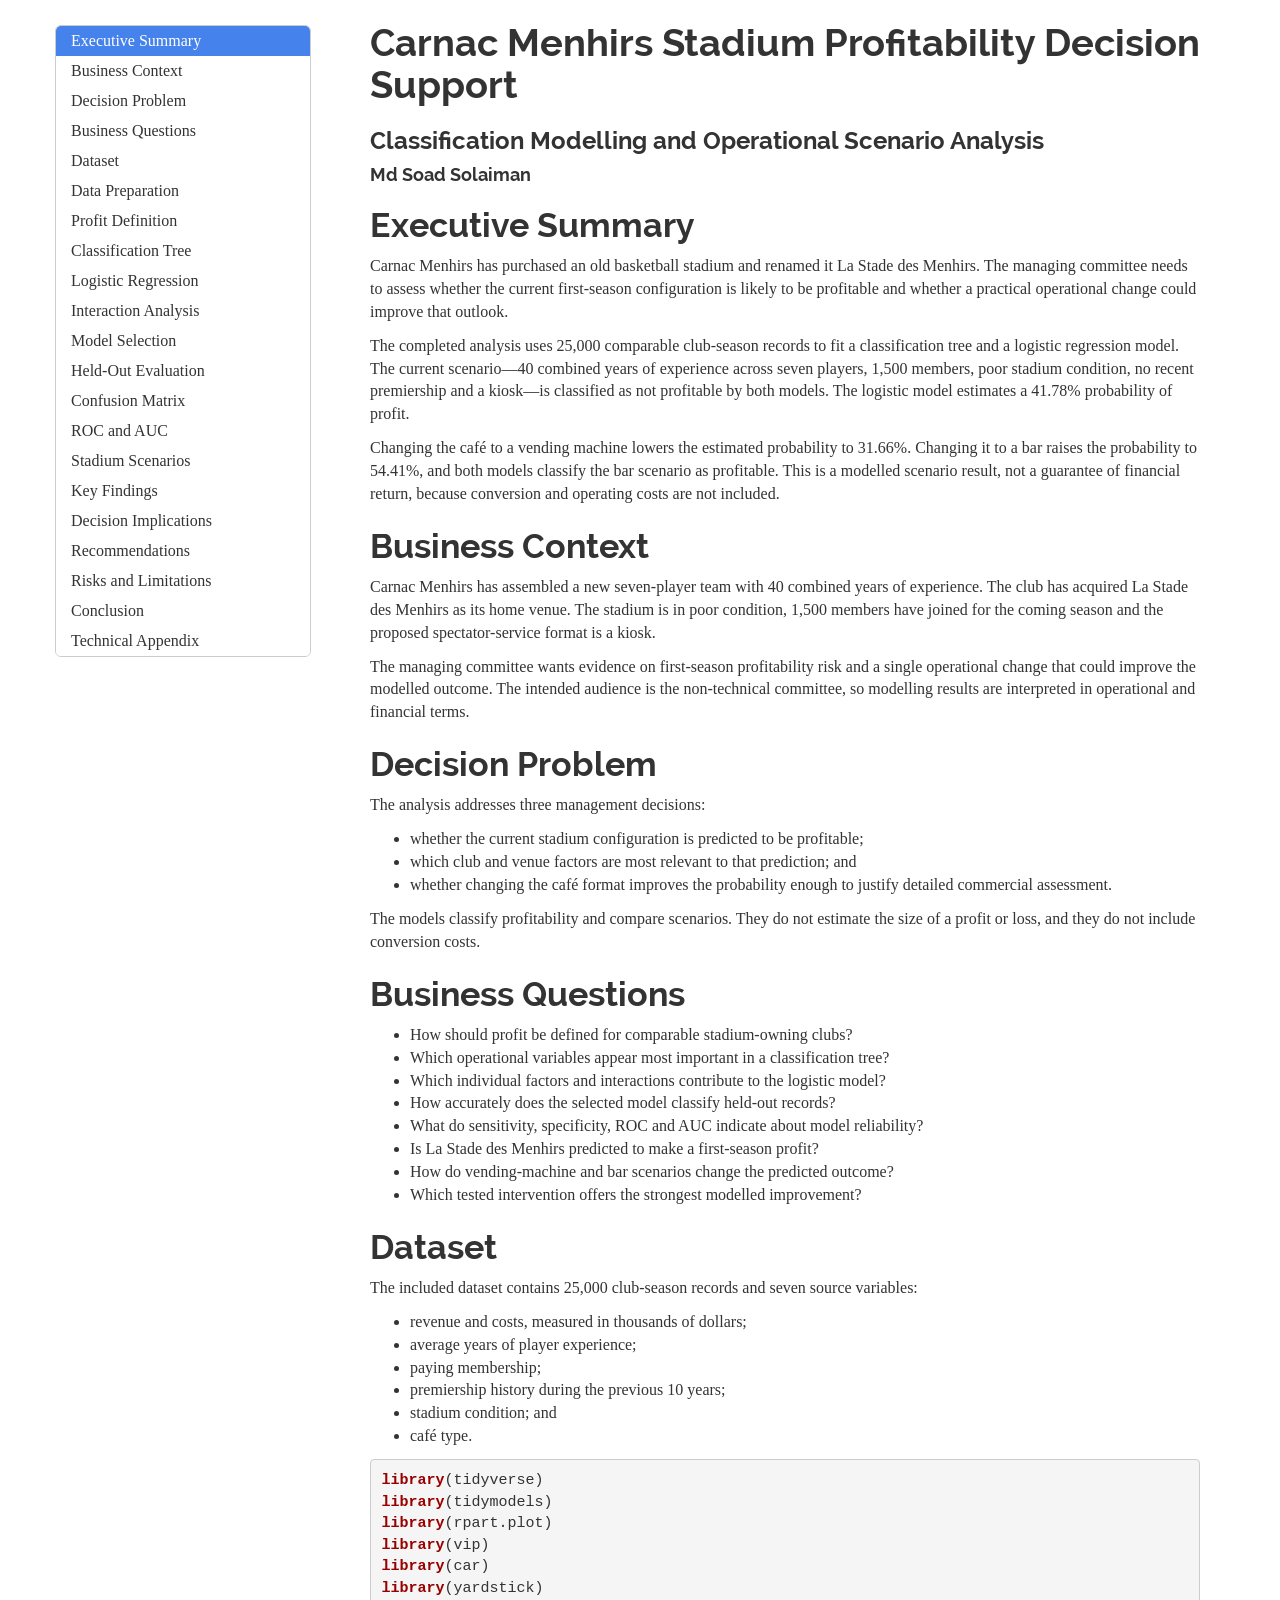
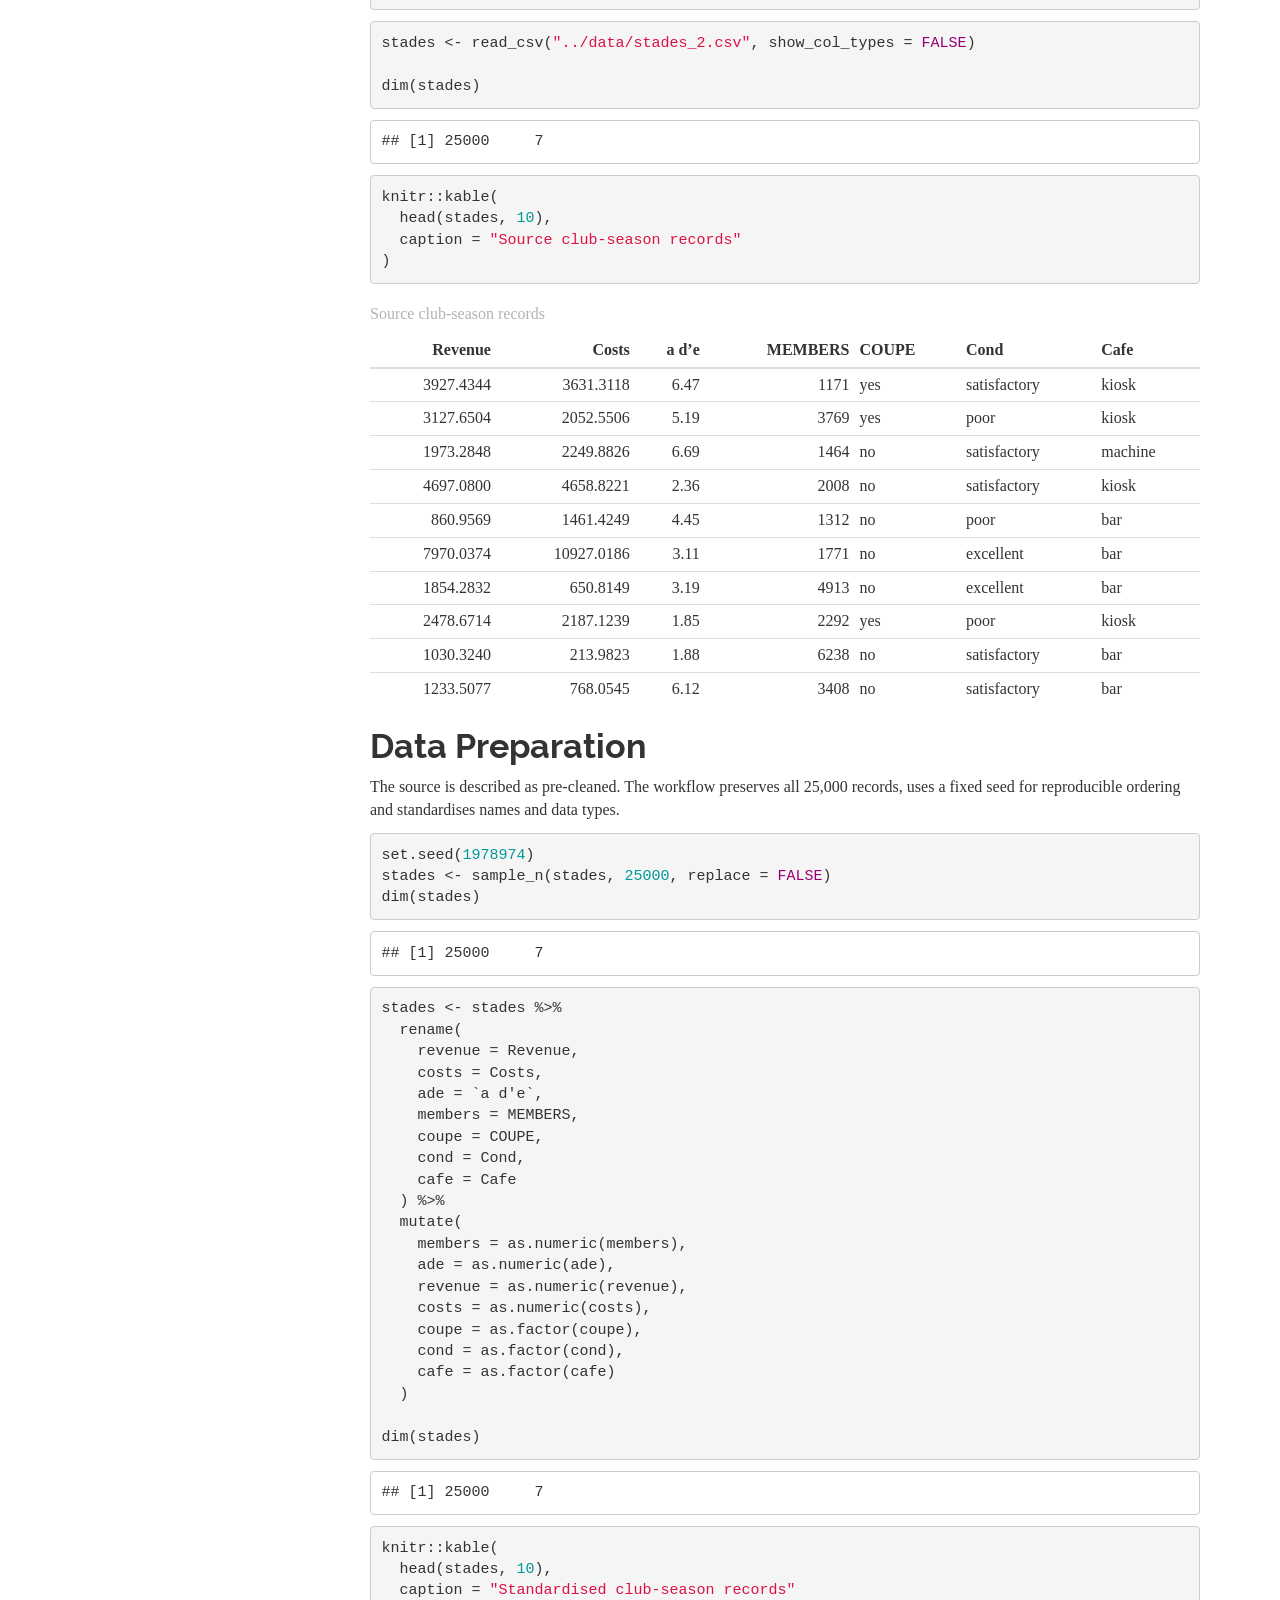
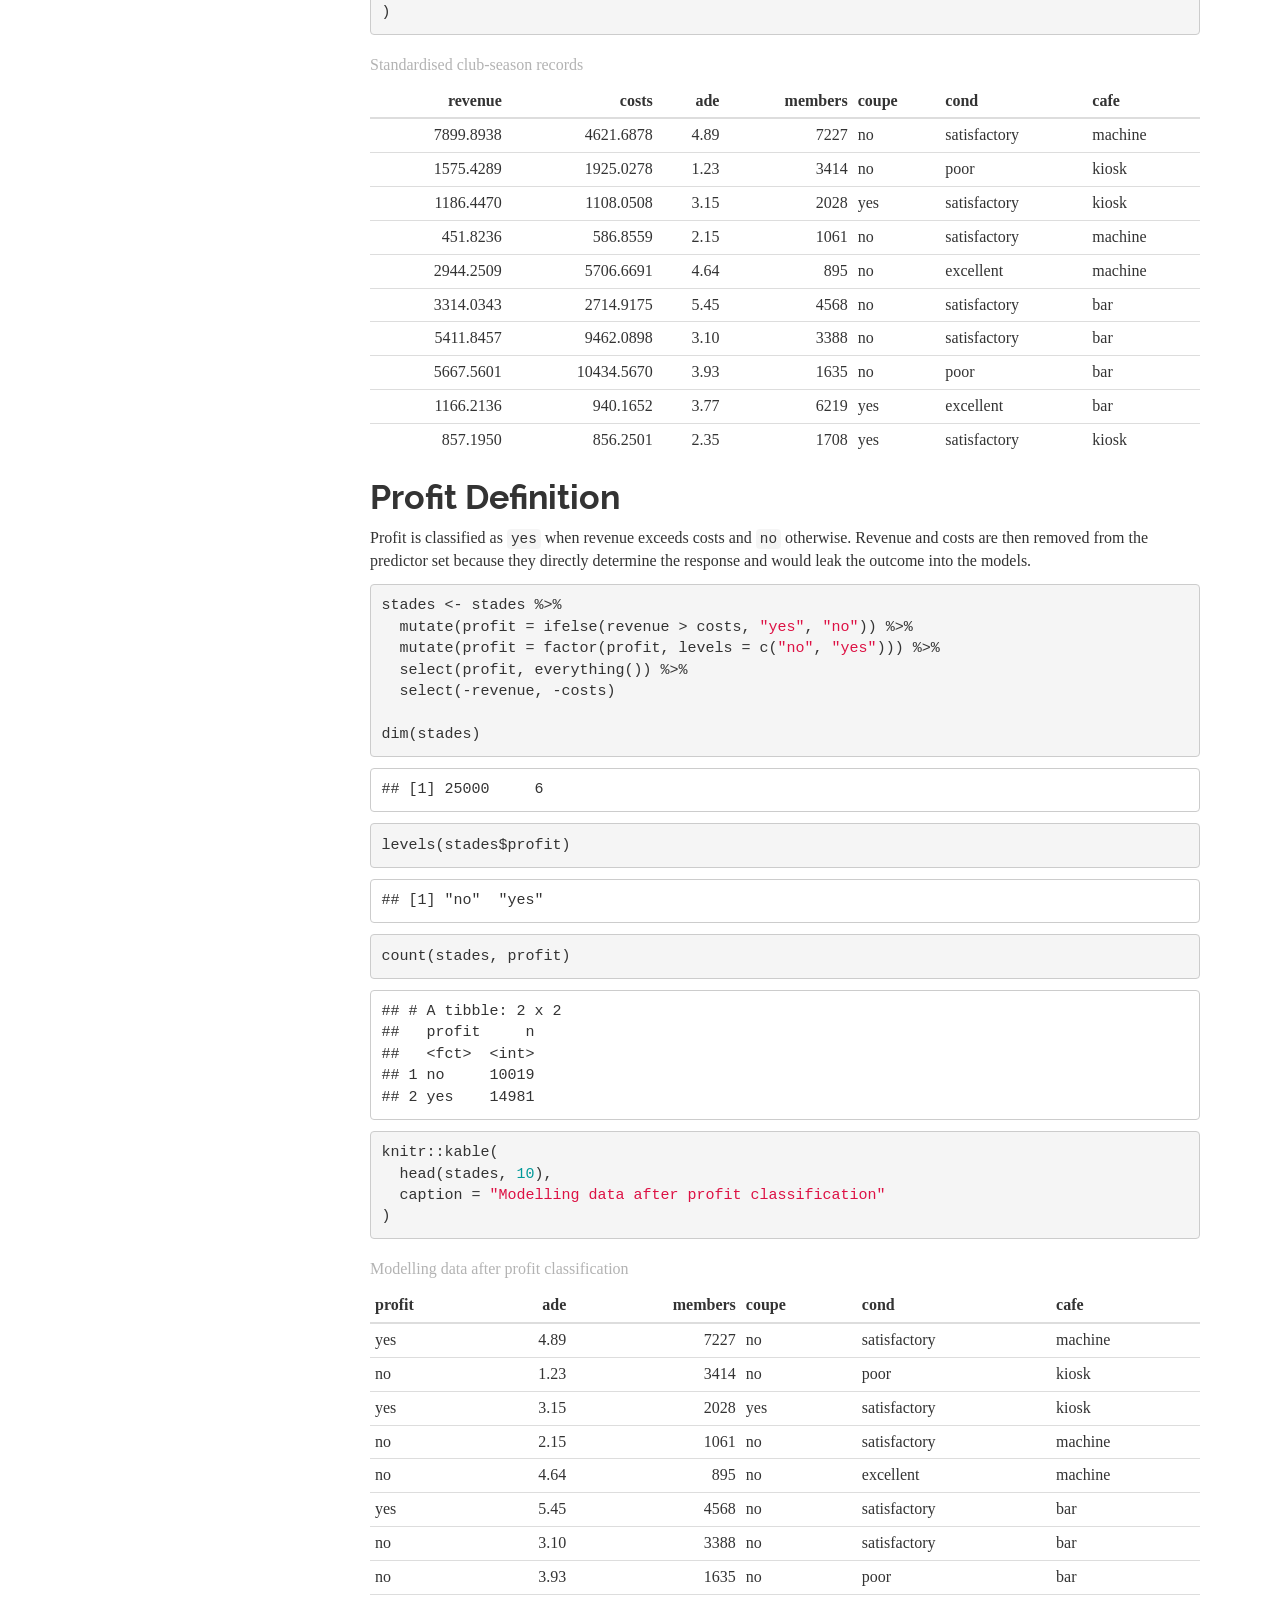
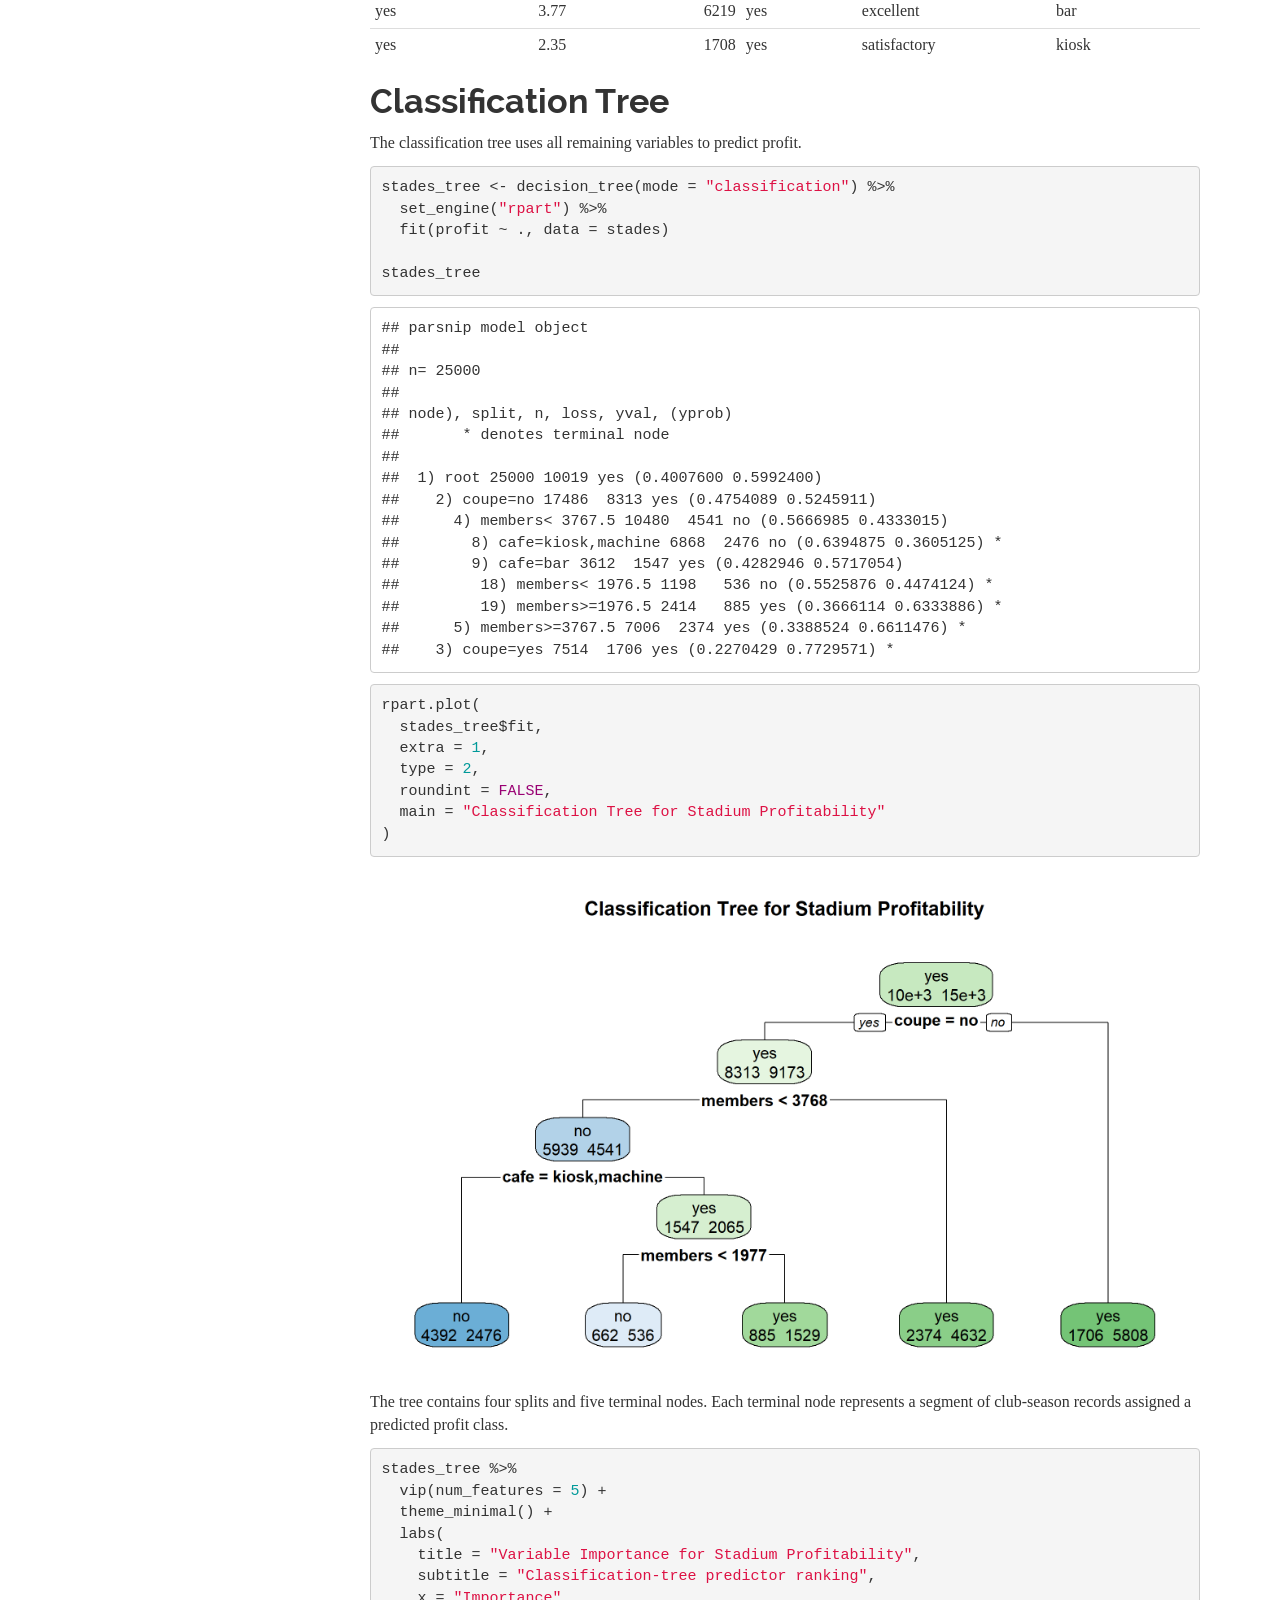
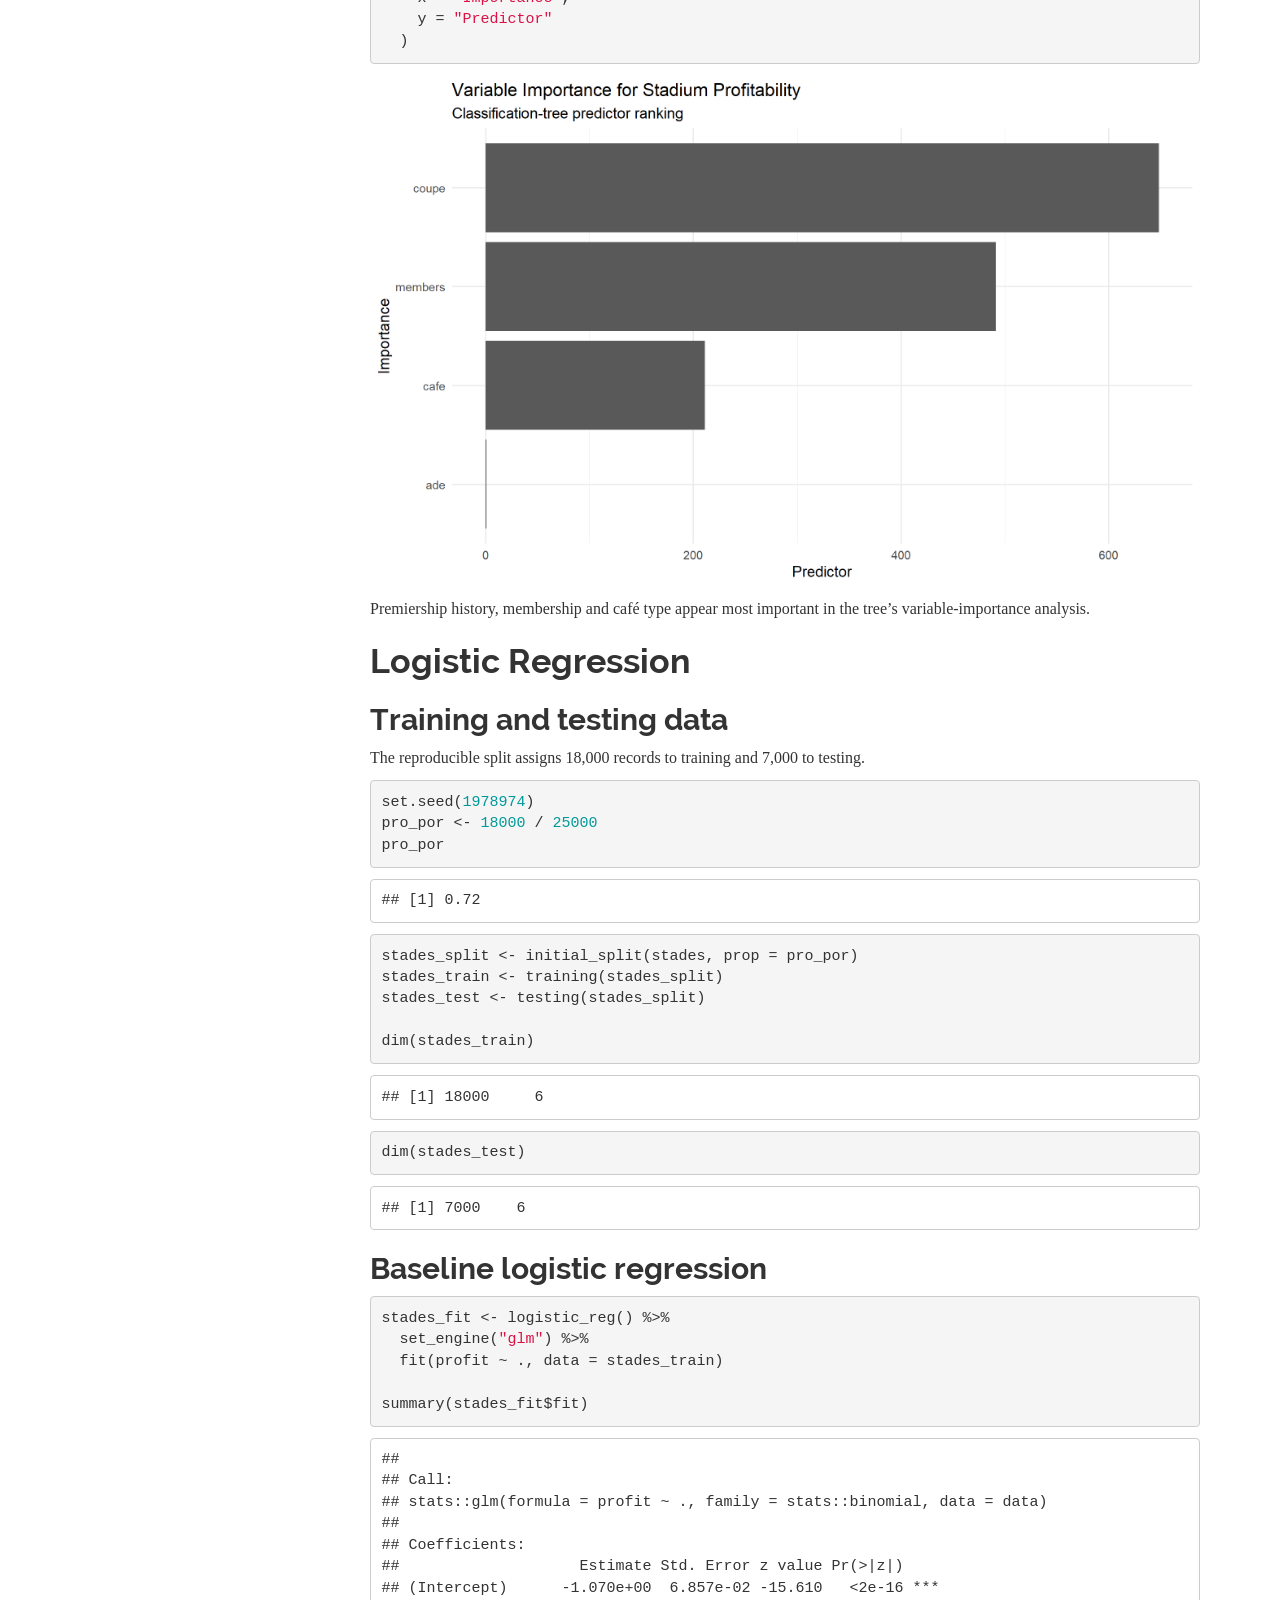
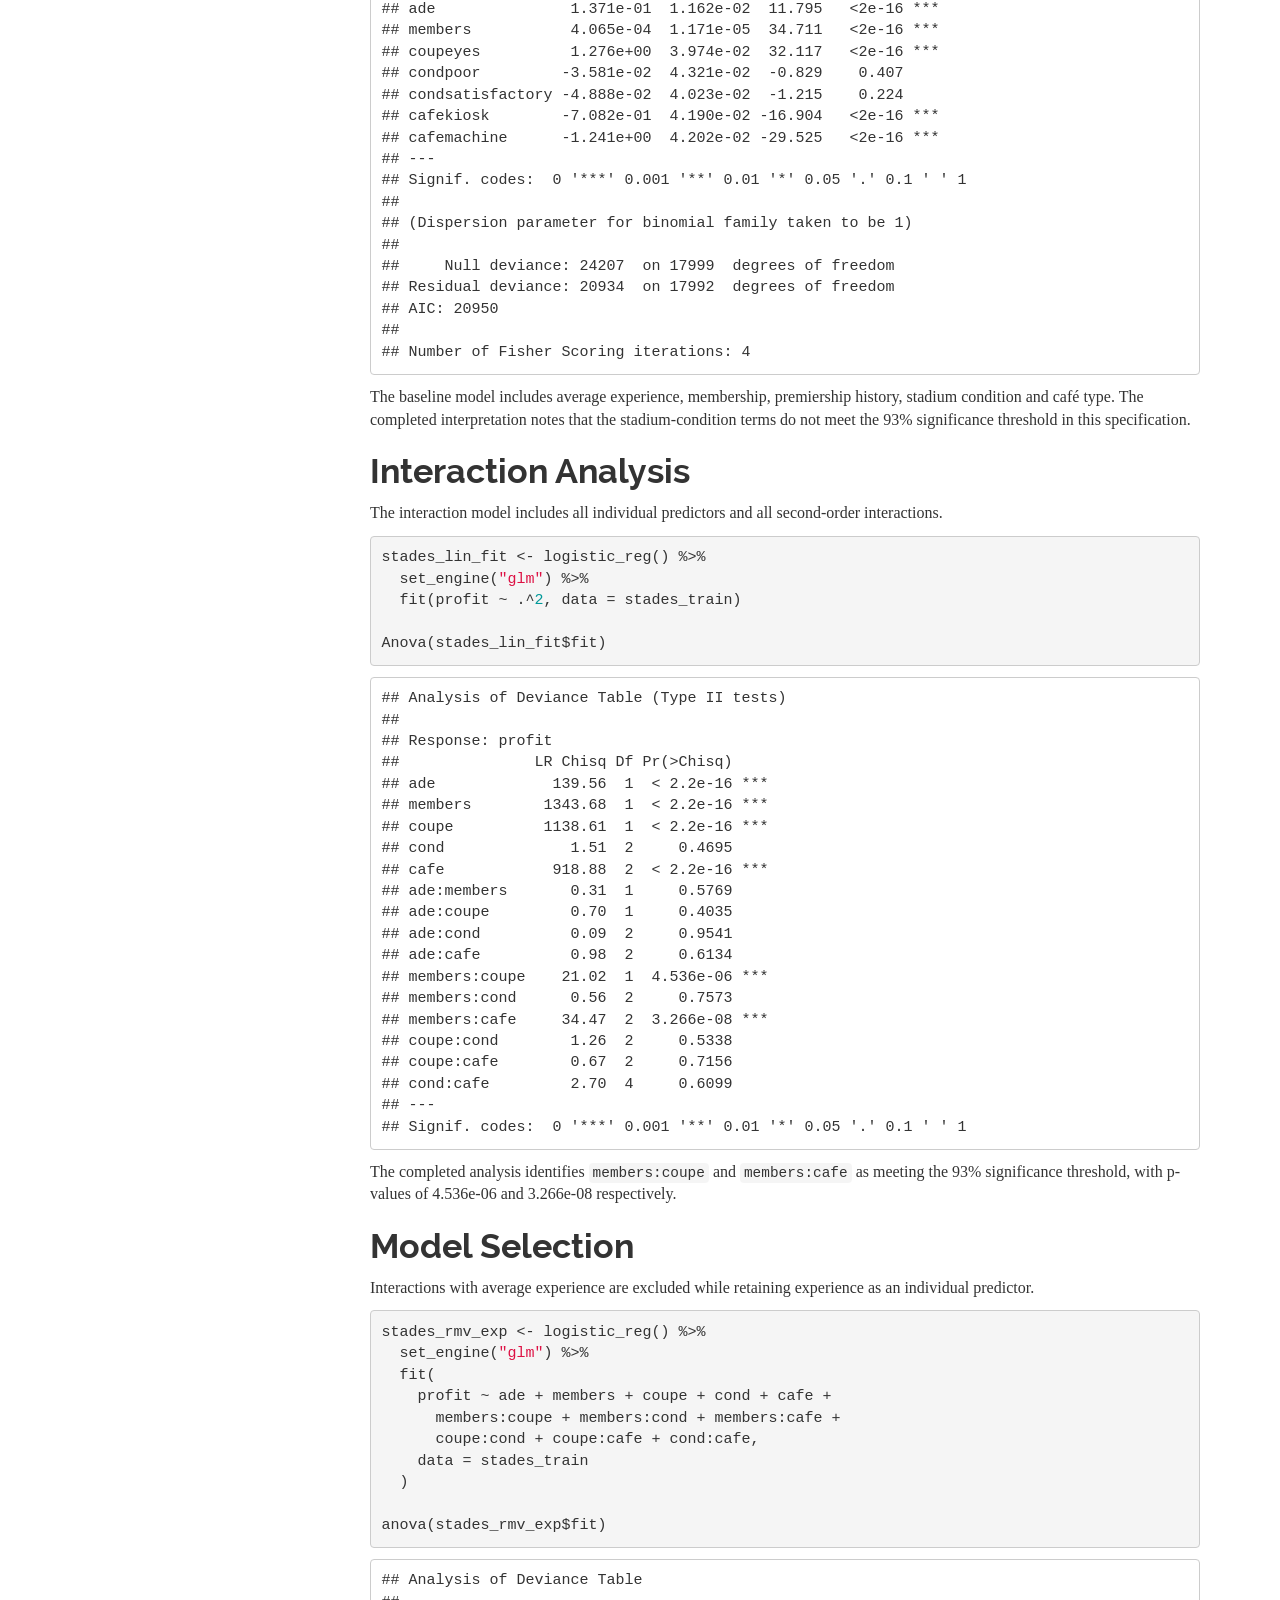
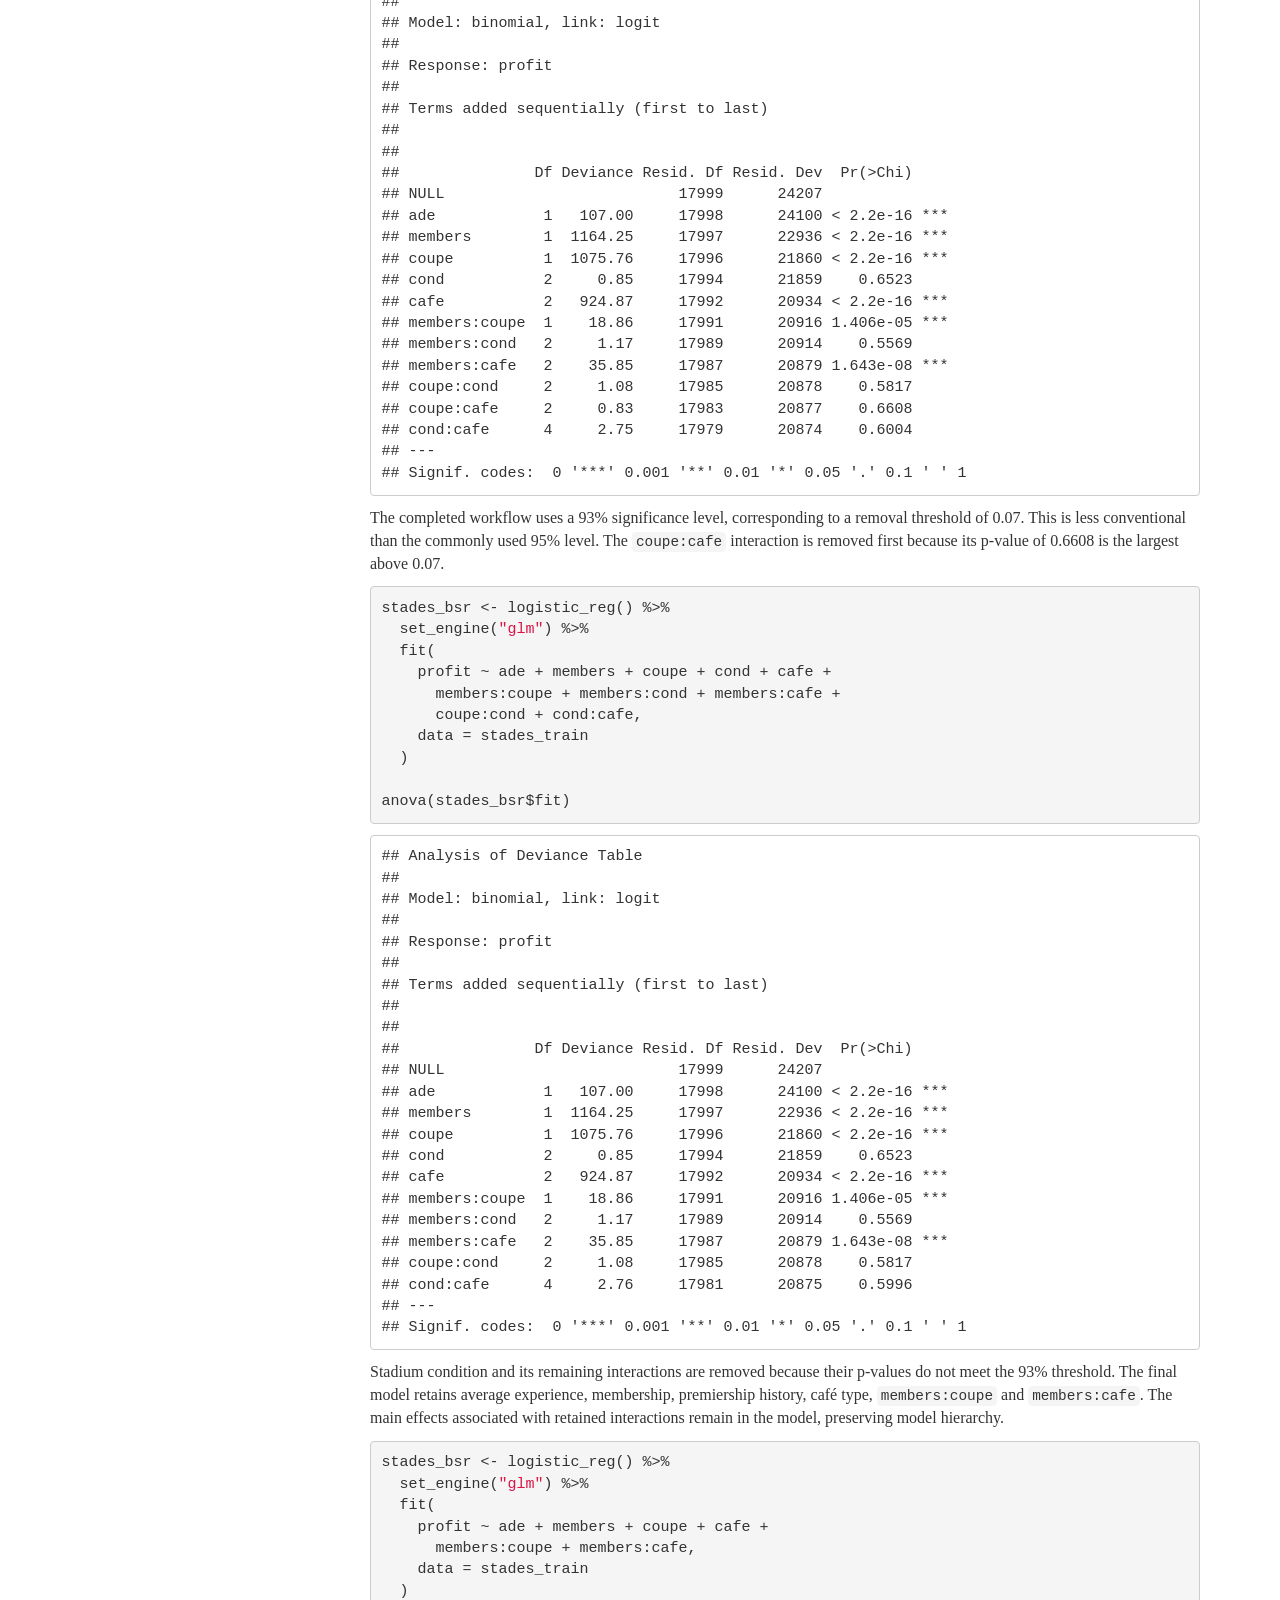
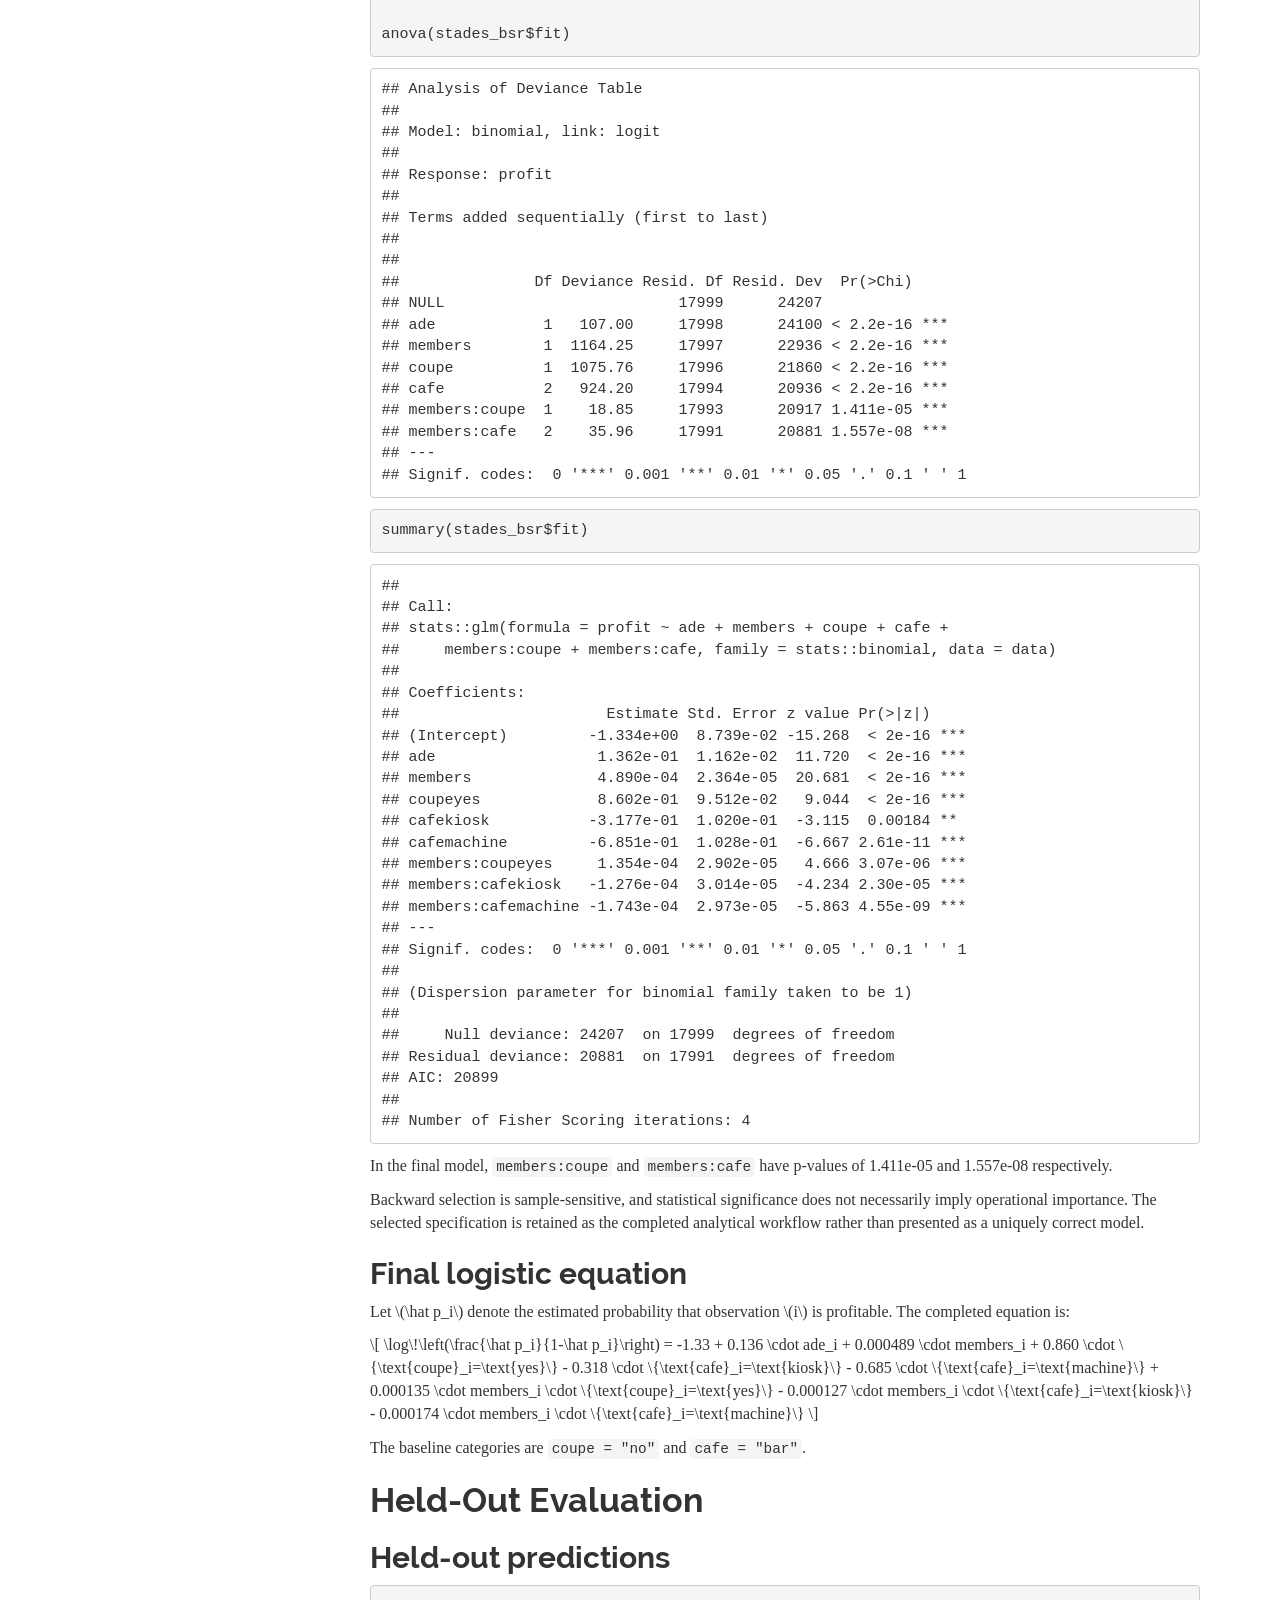
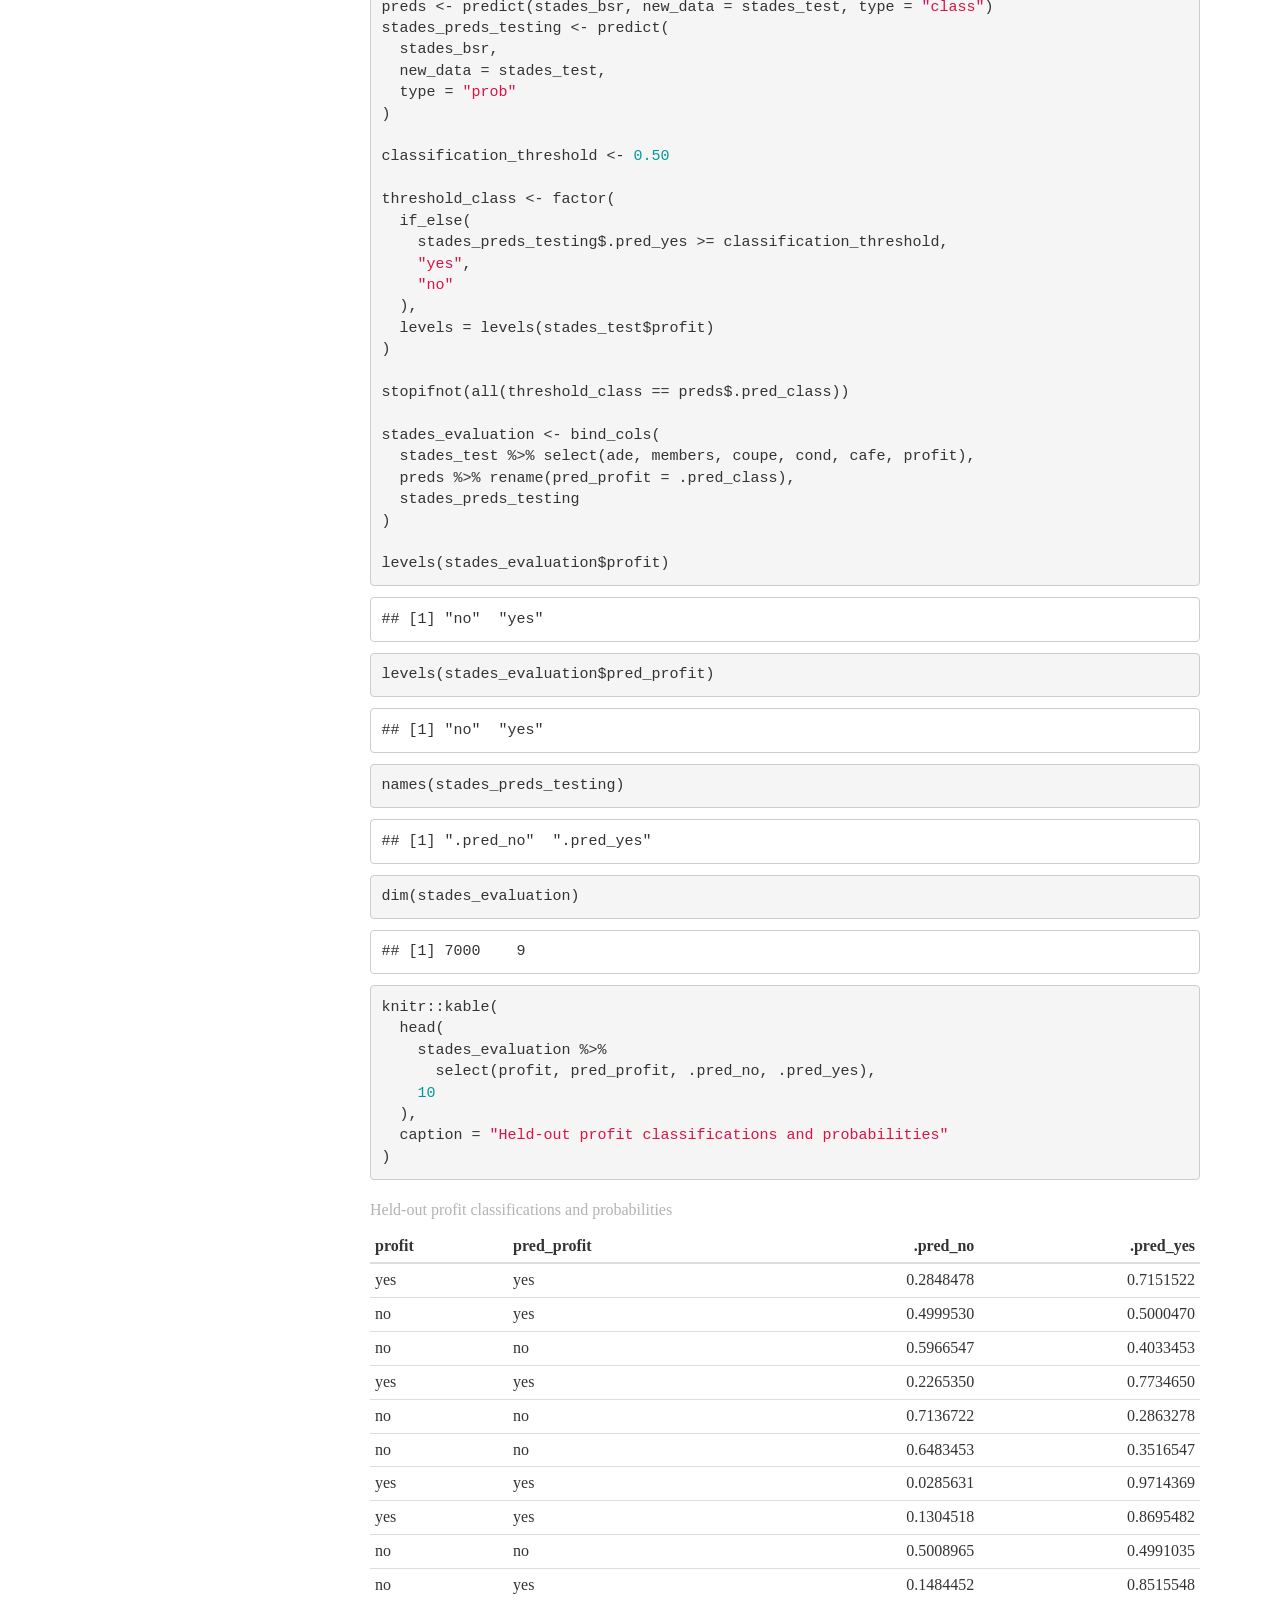
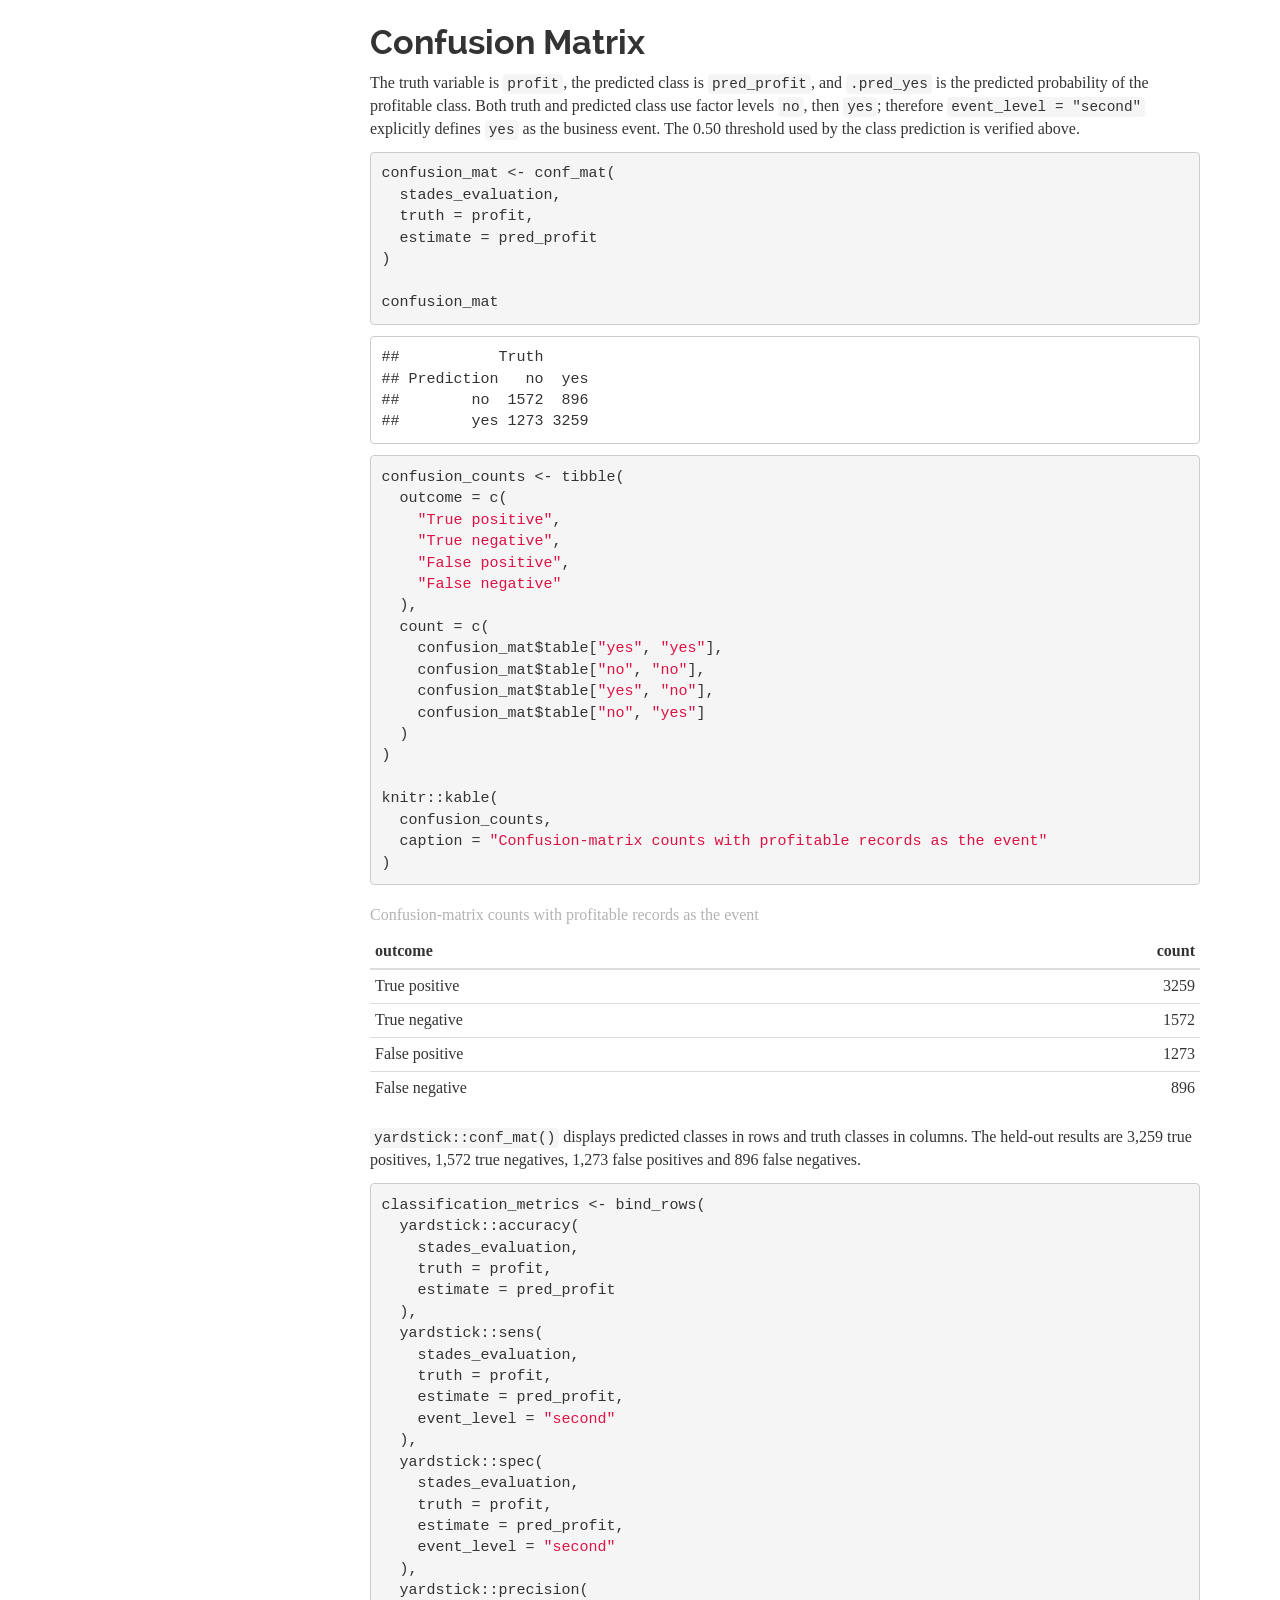
==== Business Analytics/Stadium Profitability and Investment Analytics/analysis/stadium-profitability-prediction.html @ 427b388e "Initial commit: Advanced Analytics portfolio collection" ====
<!DOCTYPE html>

<html>

<head>

<meta charset="utf-8" />
<meta name="generator" content="pandoc" />
<meta http-equiv="X-UA-Compatible" content="IE=EDGE" />


<meta name="author" content="Md Soad Solaiman" />


<title>Carnac Menhirs Stadium Profitability Decision Support</title>

<script>// Pandoc 2.9 adds attributes on both header and div. We remove the former (to
// be compatible with the behavior of Pandoc < 2.8).
document.addEventListener('DOMContentLoaded', function(e) {
  var hs = document.querySelectorAll("div.section[class*='level'] > :first-child");
  var i, h, a;
  for (i = 0; i < hs.length; i++) {
    h = hs[i];
    if (!/^h[1-6]$/i.test(h.tagName)) continue;  // it should be a header h1-h6
    a = h.attributes;
    while (a.length > 0) h.removeAttribute(a[0].name);
  }
});
</script>
<script>/*! jQuery v3.6.0 | (c) OpenJS Foundation and other contributors | jquery.org/license */
!function(e,t){"use strict";"object"==typeof module&&"object"==typeof module.exports?module.exports=e.document?t(e,!0):function(e){if(!e.document)throw new Error("jQuery requires a window with a document");return t(e)}:t(e)}("undefined"!=typeof window?window:this,function(C,e){"use strict";var t=[],r=Object.getPrototypeOf,s=t.slice,g=t.flat?function(e){return t.flat.call(e)}:function(e){return t.concat.apply([],e)},u=t.push,i=t.indexOf,n={},o=n.toString,v=n.hasOwnProperty,a=v.toString,l=a.call(Object),y={},m=function(e){return"function"==typeof e&&"number"!=typeof e.nodeType&&"function"!=typeof e.item},x=function(e){return null!=e&&e===e.window},E=C.document,c={type:!0,src:!0,nonce:!0,noModule:!0};function b(e,t,n){var r,i,o=(n=n||E).createElement("script");if(o.text=e,t)for(r in c)(i=t[r]||t.getAttribute&&t.getAttribute(r))&&o.setAttribute(r,i);n.head.appendChild(o).parentNode.removeChild(o)}function w(e){return null==e?e+"":"object"==typeof e||"function"==typeof e?n[o.call(e)]||"object":typeof e}var f="3.6.0",S=function(e,t){return new S.fn.init(e,t)};function p(e){var t=!!e&&"length"in e&&e.length,n=w(e);return!m(e)&&!x(e)&&("array"===n||0===t||"number"==typeof t&&0<t&&t-1 in e)}S.fn=S.prototype={jquery:f,constructor:S,length:0,toArray:function(){return s.call(this)},get:function(e){return null==e?s.call(this):e<0?this[e+this.length]:this[e]},pushStack:function(e){var t=S.merge(this.constructor(),e);return t.prevObject=this,t},each:function(e){return S.each(this,e)},map:function(n){return this.pushStack(S.map(this,function(e,t){return n.call(e,t,e)}))},slice:function(){return this.pushStack(s.apply(this,arguments))},first:function(){return this.eq(0)},last:function(){return this.eq(-1)},even:function(){return this.pushStack(S.grep(this,function(e,t){return(t+1)%2}))},odd:function(){return this.pushStack(S.grep(this,function(e,t){return t%2}))},eq:function(e){var t=this.length,n=+e+(e<0?t:0);return this.pushStack(0<=n&&n<t?[this[n]]:[])},end:function(){return this.prevObject||this.constructor()},push:u,sort:t.sort,splice:t.splice},S.extend=S.fn.extend=function(){var e,t,n,r,i,o,a=arguments[0]||{},s=1,u=arguments.length,l=!1;for("boolean"==typeof a&&(l=a,a=arguments[s]||{},s++),"object"==typeof a||m(a)||(a={}),s===u&&(a=this,s--);s<u;s++)if(null!=(e=arguments[s]))for(t in e)r=e[t],"__proto__"!==t&&a!==r&&(l&&r&&(S.isPlainObject(r)||(i=Array.isArray(r)))?(n=a[t],o=i&&!Array.isArray(n)?[]:i||S.isPlainObject(n)?n:{},i=!1,a[t]=S.extend(l,o,r)):void 0!==r&&(a[t]=r));return a},S.extend({expando:"jQuery"+(f+Math.random()).replace(/\D/g,""),isReady:!0,error:function(e){throw new Error(e)},noop:function(){},isPlainObject:function(e){var t,n;return!(!e||"[object Object]"!==o.call(e))&&(!(t=r(e))||"function"==typeof(n=v.call(t,"constructor")&&t.constructor)&&a.call(n)===l)},isEmptyObject:function(e){var t;for(t in e)return!1;return!0},globalEval:function(e,t,n){b(e,{nonce:t&&t.nonce},n)},each:function(e,t){var n,r=0;if(p(e)){for(n=e.length;r<n;r++)if(!1===t.call(e[r],r,e[r]))break}else for(r in e)if(!1===t.call(e[r],r,e[r]))break;return e},makeArray:function(e,t){var n=t||[];return null!=e&&(p(Object(e))?S.merge(n,"string"==typeof e?[e]:e):u.call(n,e)),n},inArray:function(e,t,n){return null==t?-1:i.call(t,e,n)},merge:function(e,t){for(var n=+t.length,r=0,i=e.length;r<n;r++)e[i++]=t[r];return e.length=i,e},grep:function(e,t,n){for(var r=[],i=0,o=e.length,a=!n;i<o;i++)!t(e[i],i)!==a&&r.push(e[i]);return r},map:function(e,t,n){var r,i,o=0,a=[];if(p(e))for(r=e.length;o<r;o++)null!=(i=t(e[o],o,n))&&a.push(i);else for(o in e)null!=(i=t(e[o],o,n))&&a.push(i);return g(a)},guid:1,support:y}),"function"==typeof Symbol&&(S.fn[Symbol.iterator]=t[Symbol.iterator]),S.each("Boolean Number String Function Array Date RegExp Object Error Symbol".split(" "),function(e,t){n["[object "+t+"]"]=t.toLowerCase()});var d=function(n){var e,d,b,o,i,h,f,g,w,u,l,T,C,a,E,v,s,c,y,S="sizzle"+1*new Date,p=n.document,k=0,r=0,m=ue(),x=ue(),A=ue(),N=ue(),j=function(e,t){return e===t&&(l=!0),0},D={}.hasOwnProperty,t=[],q=t.pop,L=t.push,H=t.push,O=t.slice,P=function(e,t){for(var n=0,r=e.length;n<r;n++)if(e[n]===t)return n;return-1},R="checked|selected|async|autofocus|autoplay|controls|defer|disabled|hidden|ismap|loop|multiple|open|readonly|required|scoped",M="[\\x20\\t\\r\\n\\f]",I="(?:\\\\[\\da-fA-F]{1,6}"+M+"?|\\\\[^\\r\\n\\f]|[\\w-]|[^\0-\\x7f])+",W="\\["+M+"*("+I+")(?:"+M+"*([*^$|!~]?=)"+M+"*(?:'((?:\\\\.|[^\\\\'])*)'|\"((?:\\\\.|[^\\\\\"])*)\"|("+I+"))|)"+M+"*\\]",F=":("+I+")(?:\\((('((?:\\\\.|[^\\\\'])*)'|\"((?:\\\\.|[^\\\\\"])*)\")|((?:\\\\.|[^\\\\()[\\]]|"+W+")*)|.*)\\)|)",B=new RegExp(M+"+","g"),$=new RegExp("^"+M+"+|((?:^|[^\\\\])(?:\\\\.)*)"+M+"+$","g"),_=new RegExp("^"+M+"*,"+M+"*"),z=new RegExp("^"+M+"*([>+~]|"+M+")"+M+"*"),U=new RegExp(M+"|>"),X=new RegExp(F),V=new RegExp("^"+I+"$"),G={ID:new RegExp("^#("+I+")"),CLASS:new RegExp("^\\.("+I+")"),TAG:new RegExp("^("+I+"|[*])"),ATTR:new RegExp("^"+W),PSEUDO:new RegExp("^"+F),CHILD:new RegExp("^:(only|first|last|nth|nth-last)-(child|of-type)(?:\\("+M+"*(even|odd|(([+-]|)(\\d*)n|)"+M+"*(?:([+-]|)"+M+"*(\\d+)|))"+M+"*\\)|)","i"),bool:new RegExp("^(?:"+R+")$","i"),needsContext:new RegExp("^"+M+"*[>+~]|:(even|odd|eq|gt|lt|nth|first|last)(?:\\("+M+"*((?:-\\d)?\\d*)"+M+"*\\)|)(?=[^-]|$)","i")},Y=/HTML$/i,Q=/^(?:input|select|textarea|button)$/i,J=/^h\d$/i,K=/^[^{]+\{\s*\[native \w/,Z=/^(?:#([\w-]+)|(\w+)|\.([\w-]+))$/,ee=/[+~]/,te=new RegExp("\\\\[\\da-fA-F]{1,6}"+M+"?|\\\\([^\\r\\n\\f])","g"),ne=function(e,t){var n="0x"+e.slice(1)-65536;return t||(n<0?String.fromCharCode(n+65536):String.fromCharCode(n>>10|55296,1023&n|56320))},re=/([\0-\x1f\x7f]|^-?\d)|^-$|[^\0-\x1f\x7f-\uFFFF\w-]/g,ie=function(e,t){return t?"\0"===e?"\ufffd":e.slice(0,-1)+"\\"+e.charCodeAt(e.length-1).toString(16)+" ":"\\"+e},oe=function(){T()},ae=be(function(e){return!0===e.disabled&&"fieldset"===e.nodeName.toLowerCase()},{dir:"parentNode",next:"legend"});try{H.apply(t=O.call(p.childNodes),p.childNodes),t[p.childNodes.length].nodeType}catch(e){H={apply:t.length?function(e,t){L.apply(e,O.call(t))}:function(e,t){var n=e.length,r=0;while(e[n++]=t[r++]);e.length=n-1}}}function se(t,e,n,r){var i,o,a,s,u,l,c,f=e&&e.ownerDocument,p=e?e.nodeType:9;if(n=n||[],"string"!=typeof t||!t||1!==p&&9!==p&&11!==p)return n;if(!r&&(T(e),e=e||C,E)){if(11!==p&&(u=Z.exec(t)))if(i=u[1]){if(9===p){if(!(a=e.getElementById(i)))return n;if(a.id===i)return n.push(a),n}else if(f&&(a=f.getElementById(i))&&y(e,a)&&a.id===i)return n.push(a),n}else{if(u[2])return H.apply(n,e.getElementsByTagName(t)),n;if((i=u[3])&&d.getElementsByClassName&&e.getElementsByClassName)return H.apply(n,e.getElementsByClassName(i)),n}if(d.qsa&&!N[t+" "]&&(!v||!v.test(t))&&(1!==p||"object"!==e.nodeName.toLowerCase())){if(c=t,f=e,1===p&&(U.test(t)||z.test(t))){(f=ee.test(t)&&ye(e.parentNode)||e)===e&&d.scope||((s=e.getAttribute("id"))?s=s.replace(re,ie):e.setAttribute("id",s=S)),o=(l=h(t)).length;while(o--)l[o]=(s?"#"+s:":scope")+" "+xe(l[o]);c=l.join(",")}try{return H.apply(n,f.querySelectorAll(c)),n}catch(e){N(t,!0)}finally{s===S&&e.removeAttribute("id")}}}return g(t.replace($,"$1"),e,n,r)}function ue(){var r=[];return function e(t,n){return r.push(t+" ")>b.cacheLength&&delete e[r.shift()],e[t+" "]=n}}function le(e){return e[S]=!0,e}function ce(e){var t=C.createElement("fieldset");try{return!!e(t)}catch(e){return!1}finally{t.parentNode&&t.parentNode.removeChild(t),t=null}}function fe(e,t){var n=e.split("|"),r=n.length;while(r--)b.attrHandle[n[r]]=t}function pe(e,t){var n=t&&e,r=n&&1===e.nodeType&&1===t.nodeType&&e.sourceIndex-t.sourceIndex;if(r)return r;if(n)while(n=n.nextSibling)if(n===t)return-1;return e?1:-1}function de(t){return function(e){return"input"===e.nodeName.toLowerCase()&&e.type===t}}function he(n){return function(e){var t=e.nodeName.toLowerCase();return("input"===t||"button"===t)&&e.type===n}}function ge(t){return function(e){return"form"in e?e.parentNode&&!1===e.disabled?"label"in e?"label"in e.parentNode?e.parentNode.disabled===t:e.disabled===t:e.isDisabled===t||e.isDisabled!==!t&&ae(e)===t:e.disabled===t:"label"in e&&e.disabled===t}}function ve(a){return le(function(o){return o=+o,le(function(e,t){var n,r=a([],e.length,o),i=r.length;while(i--)e[n=r[i]]&&(e[n]=!(t[n]=e[n]))})})}function ye(e){return e&&"undefined"!=typeof e.getElementsByTagName&&e}for(e in d=se.support={},i=se.isXML=function(e){var t=e&&e.namespaceURI,n=e&&(e.ownerDocument||e).documentElement;return!Y.test(t||n&&n.nodeName||"HTML")},T=se.setDocument=function(e){var t,n,r=e?e.ownerDocument||e:p;return r!=C&&9===r.nodeType&&r.documentElement&&(a=(C=r).documentElement,E=!i(C),p!=C&&(n=C.defaultView)&&n.top!==n&&(n.addEventListener?n.addEventListener("unload",oe,!1):n.attachEvent&&n.attachEvent("onunload",oe)),d.scope=ce(function(e){return a.appendChild(e).appendChild(C.createElement("div")),"undefined"!=typeof e.querySelectorAll&&!e.querySelectorAll(":scope fieldset div").length}),d.attributes=ce(function(e){return e.className="i",!e.getAttribute("className")}),d.getElementsByTagName=ce(function(e){return e.appendChild(C.createComment("")),!e.getElementsByTagName("*").length}),d.getElementsByClassName=K.test(C.getElementsByClassName),d.getById=ce(function(e){return a.appendChild(e).id=S,!C.getElementsByName||!C.getElementsByName(S).length}),d.getById?(b.filter.ID=function(e){var t=e.replace(te,ne);return function(e){return e.getAttribute("id")===t}},b.find.ID=function(e,t){if("undefined"!=typeof t.getElementById&&E){var n=t.getElementById(e);return n?[n]:[]}}):(b.filter.ID=function(e){var n=e.replace(te,ne);return function(e){var t="undefined"!=typeof e.getAttributeNode&&e.getAttributeNode("id");return t&&t.value===n}},b.find.ID=function(e,t){if("undefined"!=typeof t.getElementById&&E){var n,r,i,o=t.getElementById(e);if(o){if((n=o.getAttributeNode("id"))&&n.value===e)return[o];i=t.getElementsByName(e),r=0;while(o=i[r++])if((n=o.getAttributeNode("id"))&&n.value===e)return[o]}return[]}}),b.find.TAG=d.getElementsByTagName?function(e,t){return"undefined"!=typeof t.getElementsByTagName?t.getElementsByTagName(e):d.qsa?t.querySelectorAll(e):void 0}:function(e,t){var n,r=[],i=0,o=t.getElementsByTagName(e);if("*"===e){while(n=o[i++])1===n.nodeType&&r.push(n);return r}return o},b.find.CLASS=d.getElementsByClassName&&function(e,t){if("undefined"!=typeof t.getElementsByClassName&&E)return t.getElementsByClassName(e)},s=[],v=[],(d.qsa=K.test(C.querySelectorAll))&&(ce(function(e){var t;a.appendChild(e).innerHTML="<a id='"+S+"'></a><select id='"+S+"-\r\\' msallowcapture=''><option selected=''></option></select>",e.querySelectorAll("[msallowcapture^='']").length&&v.push("[*^$]="+M+"*(?:''|\"\")"),e.querySelectorAll("[selected]").length||v.push("\\["+M+"*(?:value|"+R+")"),e.querySelectorAll("[id~="+S+"-]").length||v.push("~="),(t=C.createElement("input")).setAttribute("name",""),e.appendChild(t),e.querySelectorAll("[name='']").length||v.push("\\["+M+"*name"+M+"*="+M+"*(?:''|\"\")"),e.querySelectorAll(":checked").length||v.push(":checked"),e.querySelectorAll("a#"+S+"+*").length||v.push(".#.+[+~]"),e.querySelectorAll("\\\f"),v.push("[\\r\\n\\f]")}),ce(function(e){e.innerHTML="<a href='' disabled='disabled'></a><select disabled='disabled'><option/></select>";var t=C.createElement("input");t.setAttribute("type","hidden"),e.appendChild(t).setAttribute("name","D"),e.querySelectorAll("[name=d]").length&&v.push("name"+M+"*[*^$|!~]?="),2!==e.querySelectorAll(":enabled").length&&v.push(":enabled",":disabled"),a.appendChild(e).disabled=!0,2!==e.querySelectorAll(":disabled").length&&v.push(":enabled",":disabled"),e.querySelectorAll("*,:x"),v.push(",.*:")})),(d.matchesSelector=K.test(c=a.matches||a.webkitMatchesSelector||a.mozMatchesSelector||a.oMatchesSelector||a.msMatchesSelector))&&ce(function(e){d.disconnectedMatch=c.call(e,"*"),c.call(e,"[s!='']:x"),s.push("!=",F)}),v=v.length&&new RegExp(v.join("|")),s=s.length&&new RegExp(s.join("|")),t=K.test(a.compareDocumentPosition),y=t||K.test(a.contains)?function(e,t){var n=9===e.nodeType?e.documentElement:e,r=t&&t.parentNode;return e===r||!(!r||1!==r.nodeType||!(n.contains?n.contains(r):e.compareDocumentPosition&&16&e.compareDocumentPosition(r)))}:function(e,t){if(t)while(t=t.parentNode)if(t===e)return!0;return!1},j=t?function(e,t){if(e===t)return l=!0,0;var n=!e.compareDocumentPosition-!t.compareDocumentPosition;return n||(1&(n=(e.ownerDocument||e)==(t.ownerDocument||t)?e.compareDocumentPosition(t):1)||!d.sortDetached&&t.compareDocumentPosition(e)===n?e==C||e.ownerDocument==p&&y(p,e)?-1:t==C||t.ownerDocument==p&&y(p,t)?1:u?P(u,e)-P(u,t):0:4&n?-1:1)}:function(e,t){if(e===t)return l=!0,0;var n,r=0,i=e.parentNode,o=t.parentNode,a=[e],s=[t];if(!i||!o)return e==C?-1:t==C?1:i?-1:o?1:u?P(u,e)-P(u,t):0;if(i===o)return pe(e,t);n=e;while(n=n.parentNode)a.unshift(n);n=t;while(n=n.parentNode)s.unshift(n);while(a[r]===s[r])r++;return r?pe(a[r],s[r]):a[r]==p?-1:s[r]==p?1:0}),C},se.matches=function(e,t){return se(e,null,null,t)},se.matchesSelector=function(e,t){if(T(e),d.matchesSelector&&E&&!N[t+" "]&&(!s||!s.test(t))&&(!v||!v.test(t)))try{var n=c.call(e,t);if(n||d.disconnectedMatch||e.document&&11!==e.document.nodeType)return n}catch(e){N(t,!0)}return 0<se(t,C,null,[e]).length},se.contains=function(e,t){return(e.ownerDocument||e)!=C&&T(e),y(e,t)},se.attr=function(e,t){(e.ownerDocument||e)!=C&&T(e);var n=b.attrHandle[t.toLowerCase()],r=n&&D.call(b.attrHandle,t.toLowerCase())?n(e,t,!E):void 0;return void 0!==r?r:d.attributes||!E?e.getAttribute(t):(r=e.getAttributeNode(t))&&r.specified?r.value:null},se.escape=function(e){return(e+"").replace(re,ie)},se.error=function(e){throw new Error("Syntax error, unrecognized expression: "+e)},se.uniqueSort=function(e){var t,n=[],r=0,i=0;if(l=!d.detectDuplicates,u=!d.sortStable&&e.slice(0),e.sort(j),l){while(t=e[i++])t===e[i]&&(r=n.push(i));while(r--)e.splice(n[r],1)}return u=null,e},o=se.getText=function(e){var t,n="",r=0,i=e.nodeType;if(i){if(1===i||9===i||11===i){if("string"==typeof e.textContent)return e.textContent;for(e=e.firstChild;e;e=e.nextSibling)n+=o(e)}else if(3===i||4===i)return e.nodeValue}else while(t=e[r++])n+=o(t);return n},(b=se.selectors={cacheLength:50,createPseudo:le,match:G,attrHandle:{},find:{},relative:{">":{dir:"parentNode",first:!0}," ":{dir:"parentNode"},"+":{dir:"previousSibling",first:!0},"~":{dir:"previousSibling"}},preFilter:{ATTR:function(e){return e[1]=e[1].replace(te,ne),e[3]=(e[3]||e[4]||e[5]||"").replace(te,ne),"~="===e[2]&&(e[3]=" "+e[3]+" "),e.slice(0,4)},CHILD:function(e){return e[1]=e[1].toLowerCase(),"nth"===e[1].slice(0,3)?(e[3]||se.error(e[0]),e[4]=+(e[4]?e[5]+(e[6]||1):2*("even"===e[3]||"odd"===e[3])),e[5]=+(e[7]+e[8]||"odd"===e[3])):e[3]&&se.error(e[0]),e},PSEUDO:function(e){var t,n=!e[6]&&e[2];return G.CHILD.test(e[0])?null:(e[3]?e[2]=e[4]||e[5]||"":n&&X.test(n)&&(t=h(n,!0))&&(t=n.indexOf(")",n.length-t)-n.length)&&(e[0]=e[0].slice(0,t),e[2]=n.slice(0,t)),e.slice(0,3))}},filter:{TAG:function(e){var t=e.replace(te,ne).toLowerCase();return"*"===e?function(){return!0}:function(e){return e.nodeName&&e.nodeName.toLowerCase()===t}},CLASS:function(e){var t=m[e+" "];return t||(t=new RegExp("(^|"+M+")"+e+"("+M+"|$)"))&&m(e,function(e){return t.test("string"==typeof e.className&&e.className||"undefined"!=typeof e.getAttribute&&e.getAttribute("class")||"")})},ATTR:function(n,r,i){return function(e){var t=se.attr(e,n);return null==t?"!="===r:!r||(t+="","="===r?t===i:"!="===r?t!==i:"^="===r?i&&0===t.indexOf(i):"*="===r?i&&-1<t.indexOf(i):"$="===r?i&&t.slice(-i.length)===i:"~="===r?-1<(" "+t.replace(B," ")+" ").indexOf(i):"|="===r&&(t===i||t.slice(0,i.length+1)===i+"-"))}},CHILD:function(h,e,t,g,v){var y="nth"!==h.slice(0,3),m="last"!==h.slice(-4),x="of-type"===e;return 1===g&&0===v?function(e){return!!e.parentNode}:function(e,t,n){var r,i,o,a,s,u,l=y!==m?"nextSibling":"previousSibling",c=e.parentNode,f=x&&e.nodeName.toLowerCase(),p=!n&&!x,d=!1;if(c){if(y){while(l){a=e;while(a=a[l])if(x?a.nodeName.toLowerCase()===f:1===a.nodeType)return!1;u=l="only"===h&&!u&&"nextSibling"}return!0}if(u=[m?c.firstChild:c.lastChild],m&&p){d=(s=(r=(i=(o=(a=c)[S]||(a[S]={}))[a.uniqueID]||(o[a.uniqueID]={}))[h]||[])[0]===k&&r[1])&&r[2],a=s&&c.childNodes[s];while(a=++s&&a&&a[l]||(d=s=0)||u.pop())if(1===a.nodeType&&++d&&a===e){i[h]=[k,s,d];break}}else if(p&&(d=s=(r=(i=(o=(a=e)[S]||(a[S]={}))[a.uniqueID]||(o[a.uniqueID]={}))[h]||[])[0]===k&&r[1]),!1===d)while(a=++s&&a&&a[l]||(d=s=0)||u.pop())if((x?a.nodeName.toLowerCase()===f:1===a.nodeType)&&++d&&(p&&((i=(o=a[S]||(a[S]={}))[a.uniqueID]||(o[a.uniqueID]={}))[h]=[k,d]),a===e))break;return(d-=v)===g||d%g==0&&0<=d/g}}},PSEUDO:function(e,o){var t,a=b.pseudos[e]||b.setFilters[e.toLowerCase()]||se.error("unsupported pseudo: "+e);return a[S]?a(o):1<a.length?(t=[e,e,"",o],b.setFilters.hasOwnProperty(e.toLowerCase())?le(function(e,t){var n,r=a(e,o),i=r.length;while(i--)e[n=P(e,r[i])]=!(t[n]=r[i])}):function(e){return a(e,0,t)}):a}},pseudos:{not:le(function(e){var r=[],i=[],s=f(e.replace($,"$1"));return s[S]?le(function(e,t,n,r){var i,o=s(e,null,r,[]),a=e.length;while(a--)(i=o[a])&&(e[a]=!(t[a]=i))}):function(e,t,n){return r[0]=e,s(r,null,n,i),r[0]=null,!i.pop()}}),has:le(function(t){return function(e){return 0<se(t,e).length}}),contains:le(function(t){return t=t.replace(te,ne),function(e){return-1<(e.textContent||o(e)).indexOf(t)}}),lang:le(function(n){return V.test(n||"")||se.error("unsupported lang: "+n),n=n.replace(te,ne).toLowerCase(),function(e){var t;do{if(t=E?e.lang:e.getAttribute("xml:lang")||e.getAttribute("lang"))return(t=t.toLowerCase())===n||0===t.indexOf(n+"-")}while((e=e.parentNode)&&1===e.nodeType);return!1}}),target:function(e){var t=n.location&&n.location.hash;return t&&t.slice(1)===e.id},root:function(e){return e===a},focus:function(e){return e===C.activeElement&&(!C.hasFocus||C.hasFocus())&&!!(e.type||e.href||~e.tabIndex)},enabled:ge(!1),disabled:ge(!0),checked:function(e){var t=e.nodeName.toLowerCase();return"input"===t&&!!e.checked||"option"===t&&!!e.selected},selected:function(e){return e.parentNode&&e.parentNode.selectedIndex,!0===e.selected},empty:function(e){for(e=e.firstChild;e;e=e.nextSibling)if(e.nodeType<6)return!1;return!0},parent:function(e){return!b.pseudos.empty(e)},header:function(e){return J.test(e.nodeName)},input:function(e){return Q.test(e.nodeName)},button:function(e){var t=e.nodeName.toLowerCase();return"input"===t&&"button"===e.type||"button"===t},text:function(e){var t;return"input"===e.nodeName.toLowerCase()&&"text"===e.type&&(null==(t=e.getAttribute("type"))||"text"===t.toLowerCase())},first:ve(function(){return[0]}),last:ve(function(e,t){return[t-1]}),eq:ve(function(e,t,n){return[n<0?n+t:n]}),even:ve(function(e,t){for(var n=0;n<t;n+=2)e.push(n);return e}),odd:ve(function(e,t){for(var n=1;n<t;n+=2)e.push(n);return e}),lt:ve(function(e,t,n){for(var r=n<0?n+t:t<n?t:n;0<=--r;)e.push(r);return e}),gt:ve(function(e,t,n){for(var r=n<0?n+t:n;++r<t;)e.push(r);return e})}}).pseudos.nth=b.pseudos.eq,{radio:!0,checkbox:!0,file:!0,password:!0,image:!0})b.pseudos[e]=de(e);for(e in{submit:!0,reset:!0})b.pseudos[e]=he(e);function me(){}function xe(e){for(var t=0,n=e.length,r="";t<n;t++)r+=e[t].value;return r}function be(s,e,t){var u=e.dir,l=e.next,c=l||u,f=t&&"parentNode"===c,p=r++;return e.first?function(e,t,n){while(e=e[u])if(1===e.nodeType||f)return s(e,t,n);return!1}:function(e,t,n){var r,i,o,a=[k,p];if(n){while(e=e[u])if((1===e.nodeType||f)&&s(e,t,n))return!0}else while(e=e[u])if(1===e.nodeType||f)if(i=(o=e[S]||(e[S]={}))[e.uniqueID]||(o[e.uniqueID]={}),l&&l===e.nodeName.toLowerCase())e=e[u]||e;else{if((r=i[c])&&r[0]===k&&r[1]===p)return a[2]=r[2];if((i[c]=a)[2]=s(e,t,n))return!0}return!1}}function we(i){return 1<i.length?function(e,t,n){var r=i.length;while(r--)if(!i[r](e,t,n))return!1;return!0}:i[0]}function Te(e,t,n,r,i){for(var o,a=[],s=0,u=e.length,l=null!=t;s<u;s++)(o=e[s])&&(n&&!n(o,r,i)||(a.push(o),l&&t.push(s)));return a}function Ce(d,h,g,v,y,e){return v&&!v[S]&&(v=Ce(v)),y&&!y[S]&&(y=Ce(y,e)),le(function(e,t,n,r){var i,o,a,s=[],u=[],l=t.length,c=e||function(e,t,n){for(var r=0,i=t.length;r<i;r++)se(e,t[r],n);return n}(h||"*",n.nodeType?[n]:n,[]),f=!d||!e&&h?c:Te(c,s,d,n,r),p=g?y||(e?d:l||v)?[]:t:f;if(g&&g(f,p,n,r),v){i=Te(p,u),v(i,[],n,r),o=i.length;while(o--)(a=i[o])&&(p[u[o]]=!(f[u[o]]=a))}if(e){if(y||d){if(y){i=[],o=p.length;while(o--)(a=p[o])&&i.push(f[o]=a);y(null,p=[],i,r)}o=p.length;while(o--)(a=p[o])&&-1<(i=y?P(e,a):s[o])&&(e[i]=!(t[i]=a))}}else p=Te(p===t?p.splice(l,p.length):p),y?y(null,t,p,r):H.apply(t,p)})}function Ee(e){for(var i,t,n,r=e.length,o=b.relative[e[0].type],a=o||b.relative[" "],s=o?1:0,u=be(function(e){return e===i},a,!0),l=be(function(e){return-1<P(i,e)},a,!0),c=[function(e,t,n){var r=!o&&(n||t!==w)||((i=t).nodeType?u(e,t,n):l(e,t,n));return i=null,r}];s<r;s++)if(t=b.relative[e[s].type])c=[be(we(c),t)];else{if((t=b.filter[e[s].type].apply(null,e[s].matches))[S]){for(n=++s;n<r;n++)if(b.relative[e[n].type])break;return Ce(1<s&&we(c),1<s&&xe(e.slice(0,s-1).concat({value:" "===e[s-2].type?"*":""})).replace($,"$1"),t,s<n&&Ee(e.slice(s,n)),n<r&&Ee(e=e.slice(n)),n<r&&xe(e))}c.push(t)}return we(c)}return me.prototype=b.filters=b.pseudos,b.setFilters=new me,h=se.tokenize=function(e,t){var n,r,i,o,a,s,u,l=x[e+" "];if(l)return t?0:l.slice(0);a=e,s=[],u=b.preFilter;while(a){for(o in n&&!(r=_.exec(a))||(r&&(a=a.slice(r[0].length)||a),s.push(i=[])),n=!1,(r=z.exec(a))&&(n=r.shift(),i.push({value:n,type:r[0].replace($," ")}),a=a.slice(n.length)),b.filter)!(r=G[o].exec(a))||u[o]&&!(r=u[o](r))||(n=r.shift(),i.push({value:n,type:o,matches:r}),a=a.slice(n.length));if(!n)break}return t?a.length:a?se.error(e):x(e,s).slice(0)},f=se.compile=function(e,t){var n,v,y,m,x,r,i=[],o=[],a=A[e+" "];if(!a){t||(t=h(e)),n=t.length;while(n--)(a=Ee(t[n]))[S]?i.push(a):o.push(a);(a=A(e,(v=o,m=0<(y=i).length,x=0<v.length,r=function(e,t,n,r,i){var o,a,s,u=0,l="0",c=e&&[],f=[],p=w,d=e||x&&b.find.TAG("*",i),h=k+=null==p?1:Math.random()||.1,g=d.length;for(i&&(w=t==C||t||i);l!==g&&null!=(o=d[l]);l++){if(x&&o){a=0,t||o.ownerDocument==C||(T(o),n=!E);while(s=v[a++])if(s(o,t||C,n)){r.push(o);break}i&&(k=h)}m&&((o=!s&&o)&&u--,e&&c.push(o))}if(u+=l,m&&l!==u){a=0;while(s=y[a++])s(c,f,t,n);if(e){if(0<u)while(l--)c[l]||f[l]||(f[l]=q.call(r));f=Te(f)}H.apply(r,f),i&&!e&&0<f.length&&1<u+y.length&&se.uniqueSort(r)}return i&&(k=h,w=p),c},m?le(r):r))).selector=e}return a},g=se.select=function(e,t,n,r){var i,o,a,s,u,l="function"==typeof e&&e,c=!r&&h(e=l.selector||e);if(n=n||[],1===c.length){if(2<(o=c[0]=c[0].slice(0)).length&&"ID"===(a=o[0]).type&&9===t.nodeType&&E&&b.relative[o[1].type]){if(!(t=(b.find.ID(a.matches[0].replace(te,ne),t)||[])[0]))return n;l&&(t=t.parentNode),e=e.slice(o.shift().value.length)}i=G.needsContext.test(e)?0:o.length;while(i--){if(a=o[i],b.relative[s=a.type])break;if((u=b.find[s])&&(r=u(a.matches[0].replace(te,ne),ee.test(o[0].type)&&ye(t.parentNode)||t))){if(o.splice(i,1),!(e=r.length&&xe(o)))return H.apply(n,r),n;break}}}return(l||f(e,c))(r,t,!E,n,!t||ee.test(e)&&ye(t.parentNode)||t),n},d.sortStable=S.split("").sort(j).join("")===S,d.detectDuplicates=!!l,T(),d.sortDetached=ce(function(e){return 1&e.compareDocumentPosition(C.createElement("fieldset"))}),ce(function(e){return e.innerHTML="<a href='#'></a>","#"===e.firstChild.getAttribute("href")})||fe("type|href|height|width",function(e,t,n){if(!n)return e.getAttribute(t,"type"===t.toLowerCase()?1:2)}),d.attributes&&ce(function(e){return e.innerHTML="<input/>",e.firstChild.setAttribute("value",""),""===e.firstChild.getAttribute("value")})||fe("value",function(e,t,n){if(!n&&"input"===e.nodeName.toLowerCase())return e.defaultValue}),ce(function(e){return null==e.getAttribute("disabled")})||fe(R,function(e,t,n){var r;if(!n)return!0===e[t]?t.toLowerCase():(r=e.getAttributeNode(t))&&r.specified?r.value:null}),se}(C);S.find=d,S.expr=d.selectors,S.expr[":"]=S.expr.pseudos,S.uniqueSort=S.unique=d.uniqueSort,S.text=d.getText,S.isXMLDoc=d.isXML,S.contains=d.contains,S.escapeSelector=d.escape;var h=function(e,t,n){var r=[],i=void 0!==n;while((e=e[t])&&9!==e.nodeType)if(1===e.nodeType){if(i&&S(e).is(n))break;r.push(e)}return r},T=function(e,t){for(var n=[];e;e=e.nextSibling)1===e.nodeType&&e!==t&&n.push(e);return n},k=S.expr.match.needsContext;function A(e,t){return e.nodeName&&e.nodeName.toLowerCase()===t.toLowerCase()}var N=/^<([a-z][^\/\0>:\x20\t\r\n\f]*)[\x20\t\r\n\f]*\/?>(?:<\/\1>|)$/i;function j(e,n,r){return m(n)?S.grep(e,function(e,t){return!!n.call(e,t,e)!==r}):n.nodeType?S.grep(e,function(e){return e===n!==r}):"string"!=typeof n?S.grep(e,function(e){return-1<i.call(n,e)!==r}):S.filter(n,e,r)}S.filter=function(e,t,n){var r=t[0];return n&&(e=":not("+e+")"),1===t.length&&1===r.nodeType?S.find.matchesSelector(r,e)?[r]:[]:S.find.matches(e,S.grep(t,function(e){return 1===e.nodeType}))},S.fn.extend({find:function(e){var t,n,r=this.length,i=this;if("string"!=typeof e)return this.pushStack(S(e).filter(function(){for(t=0;t<r;t++)if(S.contains(i[t],this))return!0}));for(n=this.pushStack([]),t=0;t<r;t++)S.find(e,i[t],n);return 1<r?S.uniqueSort(n):n},filter:function(e){return this.pushStack(j(this,e||[],!1))},not:function(e){return this.pushStack(j(this,e||[],!0))},is:function(e){return!!j(this,"string"==typeof e&&k.test(e)?S(e):e||[],!1).length}});var D,q=/^(?:\s*(<[\w\W]+>)[^>]*|#([\w-]+))$/;(S.fn.init=function(e,t,n){var r,i;if(!e)return this;if(n=n||D,"string"==typeof e){if(!(r="<"===e[0]&&">"===e[e.length-1]&&3<=e.length?[null,e,null]:q.exec(e))||!r[1]&&t)return!t||t.jquery?(t||n).find(e):this.constructor(t).find(e);if(r[1]){if(t=t instanceof S?t[0]:t,S.merge(this,S.parseHTML(r[1],t&&t.nodeType?t.ownerDocument||t:E,!0)),N.test(r[1])&&S.isPlainObject(t))for(r in t)m(this[r])?this[r](t[r]):this.attr(r,t[r]);return this}return(i=E.getElementById(r[2]))&&(this[0]=i,this.length=1),this}return e.nodeType?(this[0]=e,this.length=1,this):m(e)?void 0!==n.ready?n.ready(e):e(S):S.makeArray(e,this)}).prototype=S.fn,D=S(E);var L=/^(?:parents|prev(?:Until|All))/,H={children:!0,contents:!0,next:!0,prev:!0};function O(e,t){while((e=e[t])&&1!==e.nodeType);return e}S.fn.extend({has:function(e){var t=S(e,this),n=t.length;return this.filter(function(){for(var e=0;e<n;e++)if(S.contains(this,t[e]))return!0})},closest:function(e,t){var n,r=0,i=this.length,o=[],a="string"!=typeof e&&S(e);if(!k.test(e))for(;r<i;r++)for(n=this[r];n&&n!==t;n=n.parentNode)if(n.nodeType<11&&(a?-1<a.index(n):1===n.nodeType&&S.find.matchesSelector(n,e))){o.push(n);break}return this.pushStack(1<o.length?S.uniqueSort(o):o)},index:function(e){return e?"string"==typeof e?i.call(S(e),this[0]):i.call(this,e.jquery?e[0]:e):this[0]&&this[0].parentNode?this.first().prevAll().length:-1},add:function(e,t){return this.pushStack(S.uniqueSort(S.merge(this.get(),S(e,t))))},addBack:function(e){return this.add(null==e?this.prevObject:this.prevObject.filter(e))}}),S.each({parent:function(e){var t=e.parentNode;return t&&11!==t.nodeType?t:null},parents:function(e){return h(e,"parentNode")},parentsUntil:function(e,t,n){return h(e,"parentNode",n)},next:function(e){return O(e,"nextSibling")},prev:function(e){return O(e,"previousSibling")},nextAll:function(e){return h(e,"nextSibling")},prevAll:function(e){return h(e,"previousSibling")},nextUntil:function(e,t,n){return h(e,"nextSibling",n)},prevUntil:function(e,t,n){return h(e,"previousSibling",n)},siblings:function(e){return T((e.parentNode||{}).firstChild,e)},children:function(e){return T(e.firstChild)},contents:function(e){return null!=e.contentDocument&&r(e.contentDocument)?e.contentDocument:(A(e,"template")&&(e=e.content||e),S.merge([],e.childNodes))}},function(r,i){S.fn[r]=function(e,t){var n=S.map(this,i,e);return"Until"!==r.slice(-5)&&(t=e),t&&"string"==typeof t&&(n=S.filter(t,n)),1<this.length&&(H[r]||S.uniqueSort(n),L.test(r)&&n.reverse()),this.pushStack(n)}});var P=/[^\x20\t\r\n\f]+/g;function R(e){return e}function M(e){throw e}function I(e,t,n,r){var i;try{e&&m(i=e.promise)?i.call(e).done(t).fail(n):e&&m(i=e.then)?i.call(e,t,n):t.apply(void 0,[e].slice(r))}catch(e){n.apply(void 0,[e])}}S.Callbacks=function(r){var e,n;r="string"==typeof r?(e=r,n={},S.each(e.match(P)||[],function(e,t){n[t]=!0}),n):S.extend({},r);var i,t,o,a,s=[],u=[],l=-1,c=function(){for(a=a||r.once,o=i=!0;u.length;l=-1){t=u.shift();while(++l<s.length)!1===s[l].apply(t[0],t[1])&&r.stopOnFalse&&(l=s.length,t=!1)}r.memory||(t=!1),i=!1,a&&(s=t?[]:"")},f={add:function(){return s&&(t&&!i&&(l=s.length-1,u.push(t)),function n(e){S.each(e,function(e,t){m(t)?r.unique&&f.has(t)||s.push(t):t&&t.length&&"string"!==w(t)&&n(t)})}(arguments),t&&!i&&c()),this},remove:function(){return S.each(arguments,function(e,t){var n;while(-1<(n=S.inArray(t,s,n)))s.splice(n,1),n<=l&&l--}),this},has:function(e){return e?-1<S.inArray(e,s):0<s.length},empty:function(){return s&&(s=[]),this},disable:function(){return a=u=[],s=t="",this},disabled:function(){return!s},lock:function(){return a=u=[],t||i||(s=t=""),this},locked:function(){return!!a},fireWith:function(e,t){return a||(t=[e,(t=t||[]).slice?t.slice():t],u.push(t),i||c()),this},fire:function(){return f.fireWith(this,arguments),this},fired:function(){return!!o}};return f},S.extend({Deferred:function(e){var o=[["notify","progress",S.Callbacks("memory"),S.Callbacks("memory"),2],["resolve","done",S.Callbacks("once memory"),S.Callbacks("once memory"),0,"resolved"],["reject","fail",S.Callbacks("once memory"),S.Callbacks("once memory"),1,"rejected"]],i="pending",a={state:function(){return i},always:function(){return s.done(arguments).fail(arguments),this},"catch":function(e){return a.then(null,e)},pipe:function(){var i=arguments;return S.Deferred(function(r){S.each(o,function(e,t){var n=m(i[t[4]])&&i[t[4]];s[t[1]](function(){var e=n&&n.apply(this,arguments);e&&m(e.promise)?e.promise().progress(r.notify).done(r.resolve).fail(r.reject):r[t[0]+"With"](this,n?[e]:arguments)})}),i=null}).promise()},then:function(t,n,r){var u=0;function l(i,o,a,s){return function(){var n=this,r=arguments,e=function(){var e,t;if(!(i<u)){if((e=a.apply(n,r))===o.promise())throw new TypeError("Thenable self-resolution");t=e&&("object"==typeof e||"function"==typeof e)&&e.then,m(t)?s?t.call(e,l(u,o,R,s),l(u,o,M,s)):(u++,t.call(e,l(u,o,R,s),l(u,o,M,s),l(u,o,R,o.notifyWith))):(a!==R&&(n=void 0,r=[e]),(s||o.resolveWith)(n,r))}},t=s?e:function(){try{e()}catch(e){S.Deferred.exceptionHook&&S.Deferred.exceptionHook(e,t.stackTrace),u<=i+1&&(a!==M&&(n=void 0,r=[e]),o.rejectWith(n,r))}};i?t():(S.Deferred.getStackHook&&(t.stackTrace=S.Deferred.getStackHook()),C.setTimeout(t))}}return S.Deferred(function(e){o[0][3].add(l(0,e,m(r)?r:R,e.notifyWith)),o[1][3].add(l(0,e,m(t)?t:R)),o[2][3].add(l(0,e,m(n)?n:M))}).promise()},promise:function(e){return null!=e?S.extend(e,a):a}},s={};return S.each(o,function(e,t){var n=t[2],r=t[5];a[t[1]]=n.add,r&&n.add(function(){i=r},o[3-e][2].disable,o[3-e][3].disable,o[0][2].lock,o[0][3].lock),n.add(t[3].fire),s[t[0]]=function(){return s[t[0]+"With"](this===s?void 0:this,arguments),this},s[t[0]+"With"]=n.fireWith}),a.promise(s),e&&e.call(s,s),s},when:function(e){var n=arguments.length,t=n,r=Array(t),i=s.call(arguments),o=S.Deferred(),a=function(t){return function(e){r[t]=this,i[t]=1<arguments.length?s.call(arguments):e,--n||o.resolveWith(r,i)}};if(n<=1&&(I(e,o.done(a(t)).resolve,o.reject,!n),"pending"===o.state()||m(i[t]&&i[t].then)))return o.then();while(t--)I(i[t],a(t),o.reject);return o.promise()}});var W=/^(Eval|Internal|Range|Reference|Syntax|Type|URI)Error$/;S.Deferred.exceptionHook=function(e,t){C.console&&C.console.warn&&e&&W.test(e.name)&&C.console.warn("jQuery.Deferred exception: "+e.message,e.stack,t)},S.readyException=function(e){C.setTimeout(function(){throw e})};var F=S.Deferred();function B(){E.removeEventListener("DOMContentLoaded",B),C.removeEventListener("load",B),S.ready()}S.fn.ready=function(e){return F.then(e)["catch"](function(e){S.readyException(e)}),this},S.extend({isReady:!1,readyWait:1,ready:function(e){(!0===e?--S.readyWait:S.isReady)||(S.isReady=!0)!==e&&0<--S.readyWait||F.resolveWith(E,[S])}}),S.ready.then=F.then,"complete"===E.readyState||"loading"!==E.readyState&&!E.documentElement.doScroll?C.setTimeout(S.ready):(E.addEventListener("DOMContentLoaded",B),C.addEventListener("load",B));var $=function(e,t,n,r,i,o,a){var s=0,u=e.length,l=null==n;if("object"===w(n))for(s in i=!0,n)$(e,t,s,n[s],!0,o,a);else if(void 0!==r&&(i=!0,m(r)||(a=!0),l&&(a?(t.call(e,r),t=null):(l=t,t=function(e,t,n){return l.call(S(e),n)})),t))for(;s<u;s++)t(e[s],n,a?r:r.call(e[s],s,t(e[s],n)));return i?e:l?t.call(e):u?t(e[0],n):o},_=/^-ms-/,z=/-([a-z])/g;function U(e,t){return t.toUpperCase()}function X(e){return e.replace(_,"ms-").replace(z,U)}var V=function(e){return 1===e.nodeType||9===e.nodeType||!+e.nodeType};function G(){this.expando=S.expando+G.uid++}G.uid=1,G.prototype={cache:function(e){var t=e[this.expando];return t||(t={},V(e)&&(e.nodeType?e[this.expando]=t:Object.defineProperty(e,this.expando,{value:t,configurable:!0}))),t},set:function(e,t,n){var r,i=this.cache(e);if("string"==typeof t)i[X(t)]=n;else for(r in t)i[X(r)]=t[r];return i},get:function(e,t){return void 0===t?this.cache(e):e[this.expando]&&e[this.expando][X(t)]},access:function(e,t,n){return void 0===t||t&&"string"==typeof t&&void 0===n?this.get(e,t):(this.set(e,t,n),void 0!==n?n:t)},remove:function(e,t){var n,r=e[this.expando];if(void 0!==r){if(void 0!==t){n=(t=Array.isArray(t)?t.map(X):(t=X(t))in r?[t]:t.match(P)||[]).length;while(n--)delete r[t[n]]}(void 0===t||S.isEmptyObject(r))&&(e.nodeType?e[this.expando]=void 0:delete e[this.expando])}},hasData:function(e){var t=e[this.expando];return void 0!==t&&!S.isEmptyObject(t)}};var Y=new G,Q=new G,J=/^(?:\{[\w\W]*\}|\[[\w\W]*\])$/,K=/[A-Z]/g;function Z(e,t,n){var r,i;if(void 0===n&&1===e.nodeType)if(r="data-"+t.replace(K,"-$&").toLowerCase(),"string"==typeof(n=e.getAttribute(r))){try{n="true"===(i=n)||"false"!==i&&("null"===i?null:i===+i+""?+i:J.test(i)?JSON.parse(i):i)}catch(e){}Q.set(e,t,n)}else n=void 0;return n}S.extend({hasData:function(e){return Q.hasData(e)||Y.hasData(e)},data:function(e,t,n){return Q.access(e,t,n)},removeData:function(e,t){Q.remove(e,t)},_data:function(e,t,n){return Y.access(e,t,n)},_removeData:function(e,t){Y.remove(e,t)}}),S.fn.extend({data:function(n,e){var t,r,i,o=this[0],a=o&&o.attributes;if(void 0===n){if(this.length&&(i=Q.get(o),1===o.nodeType&&!Y.get(o,"hasDataAttrs"))){t=a.length;while(t--)a[t]&&0===(r=a[t].name).indexOf("data-")&&(r=X(r.slice(5)),Z(o,r,i[r]));Y.set(o,"hasDataAttrs",!0)}return i}return"object"==typeof n?this.each(function(){Q.set(this,n)}):$(this,function(e){var t;if(o&&void 0===e)return void 0!==(t=Q.get(o,n))?t:void 0!==(t=Z(o,n))?t:void 0;this.each(function(){Q.set(this,n,e)})},null,e,1<arguments.length,null,!0)},removeData:function(e){return this.each(function(){Q.remove(this,e)})}}),S.extend({queue:function(e,t,n){var r;if(e)return t=(t||"fx")+"queue",r=Y.get(e,t),n&&(!r||Array.isArray(n)?r=Y.access(e,t,S.makeArray(n)):r.push(n)),r||[]},dequeue:function(e,t){t=t||"fx";var n=S.queue(e,t),r=n.length,i=n.shift(),o=S._queueHooks(e,t);"inprogress"===i&&(i=n.shift(),r--),i&&("fx"===t&&n.unshift("inprogress"),delete o.stop,i.call(e,function(){S.dequeue(e,t)},o)),!r&&o&&o.empty.fire()},_queueHooks:function(e,t){var n=t+"queueHooks";return Y.get(e,n)||Y.access(e,n,{empty:S.Callbacks("once memory").add(function(){Y.remove(e,[t+"queue",n])})})}}),S.fn.extend({queue:function(t,n){var e=2;return"string"!=typeof t&&(n=t,t="fx",e--),arguments.length<e?S.queue(this[0],t):void 0===n?this:this.each(function(){var e=S.queue(this,t,n);S._queueHooks(this,t),"fx"===t&&"inprogress"!==e[0]&&S.dequeue(this,t)})},dequeue:function(e){return this.each(function(){S.dequeue(this,e)})},clearQueue:function(e){return this.queue(e||"fx",[])},promise:function(e,t){var n,r=1,i=S.Deferred(),o=this,a=this.length,s=function(){--r||i.resolveWith(o,[o])};"string"!=typeof e&&(t=e,e=void 0),e=e||"fx";while(a--)(n=Y.get(o[a],e+"queueHooks"))&&n.empty&&(r++,n.empty.add(s));return s(),i.promise(t)}});var ee=/[+-]?(?:\d*\.|)\d+(?:[eE][+-]?\d+|)/.source,te=new RegExp("^(?:([+-])=|)("+ee+")([a-z%]*)$","i"),ne=["Top","Right","Bottom","Left"],re=E.documentElement,ie=function(e){return S.contains(e.ownerDocument,e)},oe={composed:!0};re.getRootNode&&(ie=function(e){return S.contains(e.ownerDocument,e)||e.getRootNode(oe)===e.ownerDocument});var ae=function(e,t){return"none"===(e=t||e).style.display||""===e.style.display&&ie(e)&&"none"===S.css(e,"display")};function se(e,t,n,r){var i,o,a=20,s=r?function(){return r.cur()}:function(){return S.css(e,t,"")},u=s(),l=n&&n[3]||(S.cssNumber[t]?"":"px"),c=e.nodeType&&(S.cssNumber[t]||"px"!==l&&+u)&&te.exec(S.css(e,t));if(c&&c[3]!==l){u/=2,l=l||c[3],c=+u||1;while(a--)S.style(e,t,c+l),(1-o)*(1-(o=s()/u||.5))<=0&&(a=0),c/=o;c*=2,S.style(e,t,c+l),n=n||[]}return n&&(c=+c||+u||0,i=n[1]?c+(n[1]+1)*n[2]:+n[2],r&&(r.unit=l,r.start=c,r.end=i)),i}var ue={};function le(e,t){for(var n,r,i,o,a,s,u,l=[],c=0,f=e.length;c<f;c++)(r=e[c]).style&&(n=r.style.display,t?("none"===n&&(l[c]=Y.get(r,"display")||null,l[c]||(r.style.display="")),""===r.style.display&&ae(r)&&(l[c]=(u=a=o=void 0,a=(i=r).ownerDocument,s=i.nodeName,(u=ue[s])||(o=a.body.appendChild(a.createElement(s)),u=S.css(o,"display"),o.parentNode.removeChild(o),"none"===u&&(u="block"),ue[s]=u)))):"none"!==n&&(l[c]="none",Y.set(r,"display",n)));for(c=0;c<f;c++)null!=l[c]&&(e[c].style.display=l[c]);return e}S.fn.extend({show:function(){return le(this,!0)},hide:function(){return le(this)},toggle:function(e){return"boolean"==typeof e?e?this.show():this.hide():this.each(function(){ae(this)?S(this).show():S(this).hide()})}});var ce,fe,pe=/^(?:checkbox|radio)$/i,de=/<([a-z][^\/\0>\x20\t\r\n\f]*)/i,he=/^$|^module$|\/(?:java|ecma)script/i;ce=E.createDocumentFragment().appendChild(E.createElement("div")),(fe=E.createElement("input")).setAttribute("type","radio"),fe.setAttribute("checked","checked"),fe.setAttribute("name","t"),ce.appendChild(fe),y.checkClone=ce.cloneNode(!0).cloneNode(!0).lastChild.checked,ce.innerHTML="<textarea>x</textarea>",y.noCloneChecked=!!ce.cloneNode(!0).lastChild.defaultValue,ce.innerHTML="<option></option>",y.option=!!ce.lastChild;var ge={thead:[1,"<table>","</table>"],col:[2,"<table><colgroup>","</colgroup></table>"],tr:[2,"<table><tbody>","</tbody></table>"],td:[3,"<table><tbody><tr>","</tr></tbody></table>"],_default:[0,"",""]};function ve(e,t){var n;return n="undefined"!=typeof e.getElementsByTagName?e.getElementsByTagName(t||"*"):"undefined"!=typeof e.querySelectorAll?e.querySelectorAll(t||"*"):[],void 0===t||t&&A(e,t)?S.merge([e],n):n}function ye(e,t){for(var n=0,r=e.length;n<r;n++)Y.set(e[n],"globalEval",!t||Y.get(t[n],"globalEval"))}ge.tbody=ge.tfoot=ge.colgroup=ge.caption=ge.thead,ge.th=ge.td,y.option||(ge.optgroup=ge.option=[1,"<select multiple='multiple'>","</select>"]);var me=/<|&#?\w+;/;function xe(e,t,n,r,i){for(var o,a,s,u,l,c,f=t.createDocumentFragment(),p=[],d=0,h=e.length;d<h;d++)if((o=e[d])||0===o)if("object"===w(o))S.merge(p,o.nodeType?[o]:o);else if(me.test(o)){a=a||f.appendChild(t.createElement("div")),s=(de.exec(o)||["",""])[1].toLowerCase(),u=ge[s]||ge._default,a.innerHTML=u[1]+S.htmlPrefilter(o)+u[2],c=u[0];while(c--)a=a.lastChild;S.merge(p,a.childNodes),(a=f.firstChild).textContent=""}else p.push(t.createTextNode(o));f.textContent="",d=0;while(o=p[d++])if(r&&-1<S.inArray(o,r))i&&i.push(o);else if(l=ie(o),a=ve(f.appendChild(o),"script"),l&&ye(a),n){c=0;while(o=a[c++])he.test(o.type||"")&&n.push(o)}return f}var be=/^([^.]*)(?:\.(.+)|)/;function we(){return!0}function Te(){return!1}function Ce(e,t){return e===function(){try{return E.activeElement}catch(e){}}()==("focus"===t)}function Ee(e,t,n,r,i,o){var a,s;if("object"==typeof t){for(s in"string"!=typeof n&&(r=r||n,n=void 0),t)Ee(e,s,n,r,t[s],o);return e}if(null==r&&null==i?(i=n,r=n=void 0):null==i&&("string"==typeof n?(i=r,r=void 0):(i=r,r=n,n=void 0)),!1===i)i=Te;else if(!i)return e;return 1===o&&(a=i,(i=function(e){return S().off(e),a.apply(this,arguments)}).guid=a.guid||(a.guid=S.guid++)),e.each(function(){S.event.add(this,t,i,r,n)})}function Se(e,i,o){o?(Y.set(e,i,!1),S.event.add(e,i,{namespace:!1,handler:function(e){var t,n,r=Y.get(this,i);if(1&e.isTrigger&&this[i]){if(r.length)(S.event.special[i]||{}).delegateType&&e.stopPropagation();else if(r=s.call(arguments),Y.set(this,i,r),t=o(this,i),this[i](),r!==(n=Y.get(this,i))||t?Y.set(this,i,!1):n={},r!==n)return e.stopImmediatePropagation(),e.preventDefault(),n&&n.value}else r.length&&(Y.set(this,i,{value:S.event.trigger(S.extend(r[0],S.Event.prototype),r.slice(1),this)}),e.stopImmediatePropagation())}})):void 0===Y.get(e,i)&&S.event.add(e,i,we)}S.event={global:{},add:function(t,e,n,r,i){var o,a,s,u,l,c,f,p,d,h,g,v=Y.get(t);if(V(t)){n.handler&&(n=(o=n).handler,i=o.selector),i&&S.find.matchesSelector(re,i),n.guid||(n.guid=S.guid++),(u=v.events)||(u=v.events=Object.create(null)),(a=v.handle)||(a=v.handle=function(e){return"undefined"!=typeof S&&S.event.triggered!==e.type?S.event.dispatch.apply(t,arguments):void 0}),l=(e=(e||"").match(P)||[""]).length;while(l--)d=g=(s=be.exec(e[l])||[])[1],h=(s[2]||"").split(".").sort(),d&&(f=S.event.special[d]||{},d=(i?f.delegateType:f.bindType)||d,f=S.event.special[d]||{},c=S.extend({type:d,origType:g,data:r,handler:n,guid:n.guid,selector:i,needsContext:i&&S.expr.match.needsContext.test(i),namespace:h.join(".")},o),(p=u[d])||((p=u[d]=[]).delegateCount=0,f.setup&&!1!==f.setup.call(t,r,h,a)||t.addEventListener&&t.addEventListener(d,a)),f.add&&(f.add.call(t,c),c.handler.guid||(c.handler.guid=n.guid)),i?p.splice(p.delegateCount++,0,c):p.push(c),S.event.global[d]=!0)}},remove:function(e,t,n,r,i){var o,a,s,u,l,c,f,p,d,h,g,v=Y.hasData(e)&&Y.get(e);if(v&&(u=v.events)){l=(t=(t||"").match(P)||[""]).length;while(l--)if(d=g=(s=be.exec(t[l])||[])[1],h=(s[2]||"").split(".").sort(),d){f=S.event.special[d]||{},p=u[d=(r?f.delegateType:f.bindType)||d]||[],s=s[2]&&new RegExp("(^|\\.)"+h.join("\\.(?:.*\\.|)")+"(\\.|$)"),a=o=p.length;while(o--)c=p[o],!i&&g!==c.origType||n&&n.guid!==c.guid||s&&!s.test(c.namespace)||r&&r!==c.selector&&("**"!==r||!c.selector)||(p.splice(o,1),c.selector&&p.delegateCount--,f.remove&&f.remove.call(e,c));a&&!p.length&&(f.teardown&&!1!==f.teardown.call(e,h,v.handle)||S.removeEvent(e,d,v.handle),delete u[d])}else for(d in u)S.event.remove(e,d+t[l],n,r,!0);S.isEmptyObject(u)&&Y.remove(e,"handle events")}},dispatch:function(e){var t,n,r,i,o,a,s=new Array(arguments.length),u=S.event.fix(e),l=(Y.get(this,"events")||Object.create(null))[u.type]||[],c=S.event.special[u.type]||{};for(s[0]=u,t=1;t<arguments.length;t++)s[t]=arguments[t];if(u.delegateTarget=this,!c.preDispatch||!1!==c.preDispatch.call(this,u)){a=S.event.handlers.call(this,u,l),t=0;while((i=a[t++])&&!u.isPropagationStopped()){u.currentTarget=i.elem,n=0;while((o=i.handlers[n++])&&!u.isImmediatePropagationStopped())u.rnamespace&&!1!==o.namespace&&!u.rnamespace.test(o.namespace)||(u.handleObj=o,u.data=o.data,void 0!==(r=((S.event.special[o.origType]||{}).handle||o.handler).apply(i.elem,s))&&!1===(u.result=r)&&(u.preventDefault(),u.stopPropagation()))}return c.postDispatch&&c.postDispatch.call(this,u),u.result}},handlers:function(e,t){var n,r,i,o,a,s=[],u=t.delegateCount,l=e.target;if(u&&l.nodeType&&!("click"===e.type&&1<=e.button))for(;l!==this;l=l.parentNode||this)if(1===l.nodeType&&("click"!==e.type||!0!==l.disabled)){for(o=[],a={},n=0;n<u;n++)void 0===a[i=(r=t[n]).selector+" "]&&(a[i]=r.needsContext?-1<S(i,this).index(l):S.find(i,this,null,[l]).length),a[i]&&o.push(r);o.length&&s.push({elem:l,handlers:o})}return l=this,u<t.length&&s.push({elem:l,handlers:t.slice(u)}),s},addProp:function(t,e){Object.defineProperty(S.Event.prototype,t,{enumerable:!0,configurable:!0,get:m(e)?function(){if(this.originalEvent)return e(this.originalEvent)}:function(){if(this.originalEvent)return this.originalEvent[t]},set:function(e){Object.defineProperty(this,t,{enumerable:!0,configurable:!0,writable:!0,value:e})}})},fix:function(e){return e[S.expando]?e:new S.Event(e)},special:{load:{noBubble:!0},click:{setup:function(e){var t=this||e;return pe.test(t.type)&&t.click&&A(t,"input")&&Se(t,"click",we),!1},trigger:function(e){var t=this||e;return pe.test(t.type)&&t.click&&A(t,"input")&&Se(t,"click"),!0},_default:function(e){var t=e.target;return pe.test(t.type)&&t.click&&A(t,"input")&&Y.get(t,"click")||A(t,"a")}},beforeunload:{postDispatch:function(e){void 0!==e.result&&e.originalEvent&&(e.originalEvent.returnValue=e.result)}}}},S.removeEvent=function(e,t,n){e.removeEventListener&&e.removeEventListener(t,n)},S.Event=function(e,t){if(!(this instanceof S.Event))return new S.Event(e,t);e&&e.type?(this.originalEvent=e,this.type=e.type,this.isDefaultPrevented=e.defaultPrevented||void 0===e.defaultPrevented&&!1===e.returnValue?we:Te,this.target=e.target&&3===e.target.nodeType?e.target.parentNode:e.target,this.currentTarget=e.currentTarget,this.relatedTarget=e.relatedTarget):this.type=e,t&&S.extend(this,t),this.timeStamp=e&&e.timeStamp||Date.now(),this[S.expando]=!0},S.Event.prototype={constructor:S.Event,isDefaultPrevented:Te,isPropagationStopped:Te,isImmediatePropagationStopped:Te,isSimulated:!1,preventDefault:function(){var e=this.originalEvent;this.isDefaultPrevented=we,e&&!this.isSimulated&&e.preventDefault()},stopPropagation:function(){var e=this.originalEvent;this.isPropagationStopped=we,e&&!this.isSimulated&&e.stopPropagation()},stopImmediatePropagation:function(){var e=this.originalEvent;this.isImmediatePropagationStopped=we,e&&!this.isSimulated&&e.stopImmediatePropagation(),this.stopPropagation()}},S.each({altKey:!0,bubbles:!0,cancelable:!0,changedTouches:!0,ctrlKey:!0,detail:!0,eventPhase:!0,metaKey:!0,pageX:!0,pageY:!0,shiftKey:!0,view:!0,"char":!0,code:!0,charCode:!0,key:!0,keyCode:!0,button:!0,buttons:!0,clientX:!0,clientY:!0,offsetX:!0,offsetY:!0,pointerId:!0,pointerType:!0,screenX:!0,screenY:!0,targetTouches:!0,toElement:!0,touches:!0,which:!0},S.event.addProp),S.each({focus:"focusin",blur:"focusout"},function(e,t){S.event.special[e]={setup:function(){return Se(this,e,Ce),!1},trigger:function(){return Se(this,e),!0},_default:function(){return!0},delegateType:t}}),S.each({mouseenter:"mouseover",mouseleave:"mouseout",pointerenter:"pointerover",pointerleave:"pointerout"},function(e,i){S.event.special[e]={delegateType:i,bindType:i,handle:function(e){var t,n=e.relatedTarget,r=e.handleObj;return n&&(n===this||S.contains(this,n))||(e.type=r.origType,t=r.handler.apply(this,arguments),e.type=i),t}}}),S.fn.extend({on:function(e,t,n,r){return Ee(this,e,t,n,r)},one:function(e,t,n,r){return Ee(this,e,t,n,r,1)},off:function(e,t,n){var r,i;if(e&&e.preventDefault&&e.handleObj)return r=e.handleObj,S(e.delegateTarget).off(r.namespace?r.origType+"."+r.namespace:r.origType,r.selector,r.handler),this;if("object"==typeof e){for(i in e)this.off(i,t,e[i]);return this}return!1!==t&&"function"!=typeof t||(n=t,t=void 0),!1===n&&(n=Te),this.each(function(){S.event.remove(this,e,n,t)})}});var ke=/<script|<style|<link/i,Ae=/checked\s*(?:[^=]|=\s*.checked.)/i,Ne=/^\s*<!(?:\[CDATA\[|--)|(?:\]\]|--)>\s*$/g;function je(e,t){return A(e,"table")&&A(11!==t.nodeType?t:t.firstChild,"tr")&&S(e).children("tbody")[0]||e}function De(e){return e.type=(null!==e.getAttribute("type"))+"/"+e.type,e}function qe(e){return"true/"===(e.type||"").slice(0,5)?e.type=e.type.slice(5):e.removeAttribute("type"),e}function Le(e,t){var n,r,i,o,a,s;if(1===t.nodeType){if(Y.hasData(e)&&(s=Y.get(e).events))for(i in Y.remove(t,"handle events"),s)for(n=0,r=s[i].length;n<r;n++)S.event.add(t,i,s[i][n]);Q.hasData(e)&&(o=Q.access(e),a=S.extend({},o),Q.set(t,a))}}function He(n,r,i,o){r=g(r);var e,t,a,s,u,l,c=0,f=n.length,p=f-1,d=r[0],h=m(d);if(h||1<f&&"string"==typeof d&&!y.checkClone&&Ae.test(d))return n.each(function(e){var t=n.eq(e);h&&(r[0]=d.call(this,e,t.html())),He(t,r,i,o)});if(f&&(t=(e=xe(r,n[0].ownerDocument,!1,n,o)).firstChild,1===e.childNodes.length&&(e=t),t||o)){for(s=(a=S.map(ve(e,"script"),De)).length;c<f;c++)u=e,c!==p&&(u=S.clone(u,!0,!0),s&&S.merge(a,ve(u,"script"))),i.call(n[c],u,c);if(s)for(l=a[a.length-1].ownerDocument,S.map(a,qe),c=0;c<s;c++)u=a[c],he.test(u.type||"")&&!Y.access(u,"globalEval")&&S.contains(l,u)&&(u.src&&"module"!==(u.type||"").toLowerCase()?S._evalUrl&&!u.noModule&&S._evalUrl(u.src,{nonce:u.nonce||u.getAttribute("nonce")},l):b(u.textContent.replace(Ne,""),u,l))}return n}function Oe(e,t,n){for(var r,i=t?S.filter(t,e):e,o=0;null!=(r=i[o]);o++)n||1!==r.nodeType||S.cleanData(ve(r)),r.parentNode&&(n&&ie(r)&&ye(ve(r,"script")),r.parentNode.removeChild(r));return e}S.extend({htmlPrefilter:function(e){return e},clone:function(e,t,n){var r,i,o,a,s,u,l,c=e.cloneNode(!0),f=ie(e);if(!(y.noCloneChecked||1!==e.nodeType&&11!==e.nodeType||S.isXMLDoc(e)))for(a=ve(c),r=0,i=(o=ve(e)).length;r<i;r++)s=o[r],u=a[r],void 0,"input"===(l=u.nodeName.toLowerCase())&&pe.test(s.type)?u.checked=s.checked:"input"!==l&&"textarea"!==l||(u.defaultValue=s.defaultValue);if(t)if(n)for(o=o||ve(e),a=a||ve(c),r=0,i=o.length;r<i;r++)Le(o[r],a[r]);else Le(e,c);return 0<(a=ve(c,"script")).length&&ye(a,!f&&ve(e,"script")),c},cleanData:function(e){for(var t,n,r,i=S.event.special,o=0;void 0!==(n=e[o]);o++)if(V(n)){if(t=n[Y.expando]){if(t.events)for(r in t.events)i[r]?S.event.remove(n,r):S.removeEvent(n,r,t.handle);n[Y.expando]=void 0}n[Q.expando]&&(n[Q.expando]=void 0)}}}),S.fn.extend({detach:function(e){return Oe(this,e,!0)},remove:function(e){return Oe(this,e)},text:function(e){return $(this,function(e){return void 0===e?S.text(this):this.empty().each(function(){1!==this.nodeType&&11!==this.nodeType&&9!==this.nodeType||(this.textContent=e)})},null,e,arguments.length)},append:function(){return He(this,arguments,function(e){1!==this.nodeType&&11!==this.nodeType&&9!==this.nodeType||je(this,e).appendChild(e)})},prepend:function(){return He(this,arguments,function(e){if(1===this.nodeType||11===this.nodeType||9===this.nodeType){var t=je(this,e);t.insertBefore(e,t.firstChild)}})},before:function(){return He(this,arguments,function(e){this.parentNode&&this.parentNode.insertBefore(e,this)})},after:function(){return He(this,arguments,function(e){this.parentNode&&this.parentNode.insertBefore(e,this.nextSibling)})},empty:function(){for(var e,t=0;null!=(e=this[t]);t++)1===e.nodeType&&(S.cleanData(ve(e,!1)),e.textContent="");return this},clone:function(e,t){return e=null!=e&&e,t=null==t?e:t,this.map(function(){return S.clone(this,e,t)})},html:function(e){return $(this,function(e){var t=this[0]||{},n=0,r=this.length;if(void 0===e&&1===t.nodeType)return t.innerHTML;if("string"==typeof e&&!ke.test(e)&&!ge[(de.exec(e)||["",""])[1].toLowerCase()]){e=S.htmlPrefilter(e);try{for(;n<r;n++)1===(t=this[n]||{}).nodeType&&(S.cleanData(ve(t,!1)),t.innerHTML=e);t=0}catch(e){}}t&&this.empty().append(e)},null,e,arguments.length)},replaceWith:function(){var n=[];return He(this,arguments,function(e){var t=this.parentNode;S.inArray(this,n)<0&&(S.cleanData(ve(this)),t&&t.replaceChild(e,this))},n)}}),S.each({appendTo:"append",prependTo:"prepend",insertBefore:"before",insertAfter:"after",replaceAll:"replaceWith"},function(e,a){S.fn[e]=function(e){for(var t,n=[],r=S(e),i=r.length-1,o=0;o<=i;o++)t=o===i?this:this.clone(!0),S(r[o])[a](t),u.apply(n,t.get());return this.pushStack(n)}});var Pe=new RegExp("^("+ee+")(?!px)[a-z%]+$","i"),Re=function(e){var t=e.ownerDocument.defaultView;return t&&t.opener||(t=C),t.getComputedStyle(e)},Me=function(e,t,n){var r,i,o={};for(i in t)o[i]=e.style[i],e.style[i]=t[i];for(i in r=n.call(e),t)e.style[i]=o[i];return r},Ie=new RegExp(ne.join("|"),"i");function We(e,t,n){var r,i,o,a,s=e.style;return(n=n||Re(e))&&(""!==(a=n.getPropertyValue(t)||n[t])||ie(e)||(a=S.style(e,t)),!y.pixelBoxStyles()&&Pe.test(a)&&Ie.test(t)&&(r=s.width,i=s.minWidth,o=s.maxWidth,s.minWidth=s.maxWidth=s.width=a,a=n.width,s.width=r,s.minWidth=i,s.maxWidth=o)),void 0!==a?a+"":a}function Fe(e,t){return{get:function(){if(!e())return(this.get=t).apply(this,arguments);delete this.get}}}!function(){function e(){if(l){u.style.cssText="position:absolute;left:-11111px;width:60px;margin-top:1px;padding:0;border:0",l.style.cssText="position:relative;display:block;box-sizing:border-box;overflow:scroll;margin:auto;border:1px;padding:1px;width:60%;top:1%",re.appendChild(u).appendChild(l);var e=C.getComputedStyle(l);n="1%"!==e.top,s=12===t(e.marginLeft),l.style.right="60%",o=36===t(e.right),r=36===t(e.width),l.style.position="absolute",i=12===t(l.offsetWidth/3),re.removeChild(u),l=null}}function t(e){return Math.round(parseFloat(e))}var n,r,i,o,a,s,u=E.createElement("div"),l=E.createElement("div");l.style&&(l.style.backgroundClip="content-box",l.cloneNode(!0).style.backgroundClip="",y.clearCloneStyle="content-box"===l.style.backgroundClip,S.extend(y,{boxSizingReliable:function(){return e(),r},pixelBoxStyles:function(){return e(),o},pixelPosition:function(){return e(),n},reliableMarginLeft:function(){return e(),s},scrollboxSize:function(){return e(),i},reliableTrDimensions:function(){var e,t,n,r;return null==a&&(e=E.createElement("table"),t=E.createElement("tr"),n=E.createElement("div"),e.style.cssText="position:absolute;left:-11111px;border-collapse:separate",t.style.cssText="border:1px solid",t.style.height="1px",n.style.height="9px",n.style.display="block",re.appendChild(e).appendChild(t).appendChild(n),r=C.getComputedStyle(t),a=parseInt(r.height,10)+parseInt(r.borderTopWidth,10)+parseInt(r.borderBottomWidth,10)===t.offsetHeight,re.removeChild(e)),a}}))}();var Be=["Webkit","Moz","ms"],$e=E.createElement("div").style,_e={};function ze(e){var t=S.cssProps[e]||_e[e];return t||(e in $e?e:_e[e]=function(e){var t=e[0].toUpperCase()+e.slice(1),n=Be.length;while(n--)if((e=Be[n]+t)in $e)return e}(e)||e)}var Ue=/^(none|table(?!-c[ea]).+)/,Xe=/^--/,Ve={position:"absolute",visibility:"hidden",display:"block"},Ge={letterSpacing:"0",fontWeight:"400"};function Ye(e,t,n){var r=te.exec(t);return r?Math.max(0,r[2]-(n||0))+(r[3]||"px"):t}function Qe(e,t,n,r,i,o){var a="width"===t?1:0,s=0,u=0;if(n===(r?"border":"content"))return 0;for(;a<4;a+=2)"margin"===n&&(u+=S.css(e,n+ne[a],!0,i)),r?("content"===n&&(u-=S.css(e,"padding"+ne[a],!0,i)),"margin"!==n&&(u-=S.css(e,"border"+ne[a]+"Width",!0,i))):(u+=S.css(e,"padding"+ne[a],!0,i),"padding"!==n?u+=S.css(e,"border"+ne[a]+"Width",!0,i):s+=S.css(e,"border"+ne[a]+"Width",!0,i));return!r&&0<=o&&(u+=Math.max(0,Math.ceil(e["offset"+t[0].toUpperCase()+t.slice(1)]-o-u-s-.5))||0),u}function Je(e,t,n){var r=Re(e),i=(!y.boxSizingReliable()||n)&&"border-box"===S.css(e,"boxSizing",!1,r),o=i,a=We(e,t,r),s="offset"+t[0].toUpperCase()+t.slice(1);if(Pe.test(a)){if(!n)return a;a="auto"}return(!y.boxSizingReliable()&&i||!y.reliableTrDimensions()&&A(e,"tr")||"auto"===a||!parseFloat(a)&&"inline"===S.css(e,"display",!1,r))&&e.getClientRects().length&&(i="border-box"===S.css(e,"boxSizing",!1,r),(o=s in e)&&(a=e[s])),(a=parseFloat(a)||0)+Qe(e,t,n||(i?"border":"content"),o,r,a)+"px"}function Ke(e,t,n,r,i){return new Ke.prototype.init(e,t,n,r,i)}S.extend({cssHooks:{opacity:{get:function(e,t){if(t){var n=We(e,"opacity");return""===n?"1":n}}}},cssNumber:{animationIterationCount:!0,columnCount:!0,fillOpacity:!0,flexGrow:!0,flexShrink:!0,fontWeight:!0,gridArea:!0,gridColumn:!0,gridColumnEnd:!0,gridColumnStart:!0,gridRow:!0,gridRowEnd:!0,gridRowStart:!0,lineHeight:!0,opacity:!0,order:!0,orphans:!0,widows:!0,zIndex:!0,zoom:!0},cssProps:{},style:function(e,t,n,r){if(e&&3!==e.nodeType&&8!==e.nodeType&&e.style){var i,o,a,s=X(t),u=Xe.test(t),l=e.style;if(u||(t=ze(s)),a=S.cssHooks[t]||S.cssHooks[s],void 0===n)return a&&"get"in a&&void 0!==(i=a.get(e,!1,r))?i:l[t];"string"===(o=typeof n)&&(i=te.exec(n))&&i[1]&&(n=se(e,t,i),o="number"),null!=n&&n==n&&("number"!==o||u||(n+=i&&i[3]||(S.cssNumber[s]?"":"px")),y.clearCloneStyle||""!==n||0!==t.indexOf("background")||(l[t]="inherit"),a&&"set"in a&&void 0===(n=a.set(e,n,r))||(u?l.setProperty(t,n):l[t]=n))}},css:function(e,t,n,r){var i,o,a,s=X(t);return Xe.test(t)||(t=ze(s)),(a=S.cssHooks[t]||S.cssHooks[s])&&"get"in a&&(i=a.get(e,!0,n)),void 0===i&&(i=We(e,t,r)),"normal"===i&&t in Ge&&(i=Ge[t]),""===n||n?(o=parseFloat(i),!0===n||isFinite(o)?o||0:i):i}}),S.each(["height","width"],function(e,u){S.cssHooks[u]={get:function(e,t,n){if(t)return!Ue.test(S.css(e,"display"))||e.getClientRects().length&&e.getBoundingClientRect().width?Je(e,u,n):Me(e,Ve,function(){return Je(e,u,n)})},set:function(e,t,n){var r,i=Re(e),o=!y.scrollboxSize()&&"absolute"===i.position,a=(o||n)&&"border-box"===S.css(e,"boxSizing",!1,i),s=n?Qe(e,u,n,a,i):0;return a&&o&&(s-=Math.ceil(e["offset"+u[0].toUpperCase()+u.slice(1)]-parseFloat(i[u])-Qe(e,u,"border",!1,i)-.5)),s&&(r=te.exec(t))&&"px"!==(r[3]||"px")&&(e.style[u]=t,t=S.css(e,u)),Ye(0,t,s)}}}),S.cssHooks.marginLeft=Fe(y.reliableMarginLeft,function(e,t){if(t)return(parseFloat(We(e,"marginLeft"))||e.getBoundingClientRect().left-Me(e,{marginLeft:0},function(){return e.getBoundingClientRect().left}))+"px"}),S.each({margin:"",padding:"",border:"Width"},function(i,o){S.cssHooks[i+o]={expand:function(e){for(var t=0,n={},r="string"==typeof e?e.split(" "):[e];t<4;t++)n[i+ne[t]+o]=r[t]||r[t-2]||r[0];return n}},"margin"!==i&&(S.cssHooks[i+o].set=Ye)}),S.fn.extend({css:function(e,t){return $(this,function(e,t,n){var r,i,o={},a=0;if(Array.isArray(t)){for(r=Re(e),i=t.length;a<i;a++)o[t[a]]=S.css(e,t[a],!1,r);return o}return void 0!==n?S.style(e,t,n):S.css(e,t)},e,t,1<arguments.length)}}),((S.Tween=Ke).prototype={constructor:Ke,init:function(e,t,n,r,i,o){this.elem=e,this.prop=n,this.easing=i||S.easing._default,this.options=t,this.start=this.now=this.cur(),this.end=r,this.unit=o||(S.cssNumber[n]?"":"px")},cur:function(){var e=Ke.propHooks[this.prop];return e&&e.get?e.get(this):Ke.propHooks._default.get(this)},run:function(e){var t,n=Ke.propHooks[this.prop];return this.options.duration?this.pos=t=S.easing[this.easing](e,this.options.duration*e,0,1,this.options.duration):this.pos=t=e,this.now=(this.end-this.start)*t+this.start,this.options.step&&this.options.step.call(this.elem,this.now,this),n&&n.set?n.set(this):Ke.propHooks._default.set(this),this}}).init.prototype=Ke.prototype,(Ke.propHooks={_default:{get:function(e){var t;return 1!==e.elem.nodeType||null!=e.elem[e.prop]&&null==e.elem.style[e.prop]?e.elem[e.prop]:(t=S.css(e.elem,e.prop,""))&&"auto"!==t?t:0},set:function(e){S.fx.step[e.prop]?S.fx.step[e.prop](e):1!==e.elem.nodeType||!S.cssHooks[e.prop]&&null==e.elem.style[ze(e.prop)]?e.elem[e.prop]=e.now:S.style(e.elem,e.prop,e.now+e.unit)}}}).scrollTop=Ke.propHooks.scrollLeft={set:function(e){e.elem.nodeType&&e.elem.parentNode&&(e.elem[e.prop]=e.now)}},S.easing={linear:function(e){return e},swing:function(e){return.5-Math.cos(e*Math.PI)/2},_default:"swing"},S.fx=Ke.prototype.init,S.fx.step={};var Ze,et,tt,nt,rt=/^(?:toggle|show|hide)$/,it=/queueHooks$/;function ot(){et&&(!1===E.hidden&&C.requestAnimationFrame?C.requestAnimationFrame(ot):C.setTimeout(ot,S.fx.interval),S.fx.tick())}function at(){return C.setTimeout(function(){Ze=void 0}),Ze=Date.now()}function st(e,t){var n,r=0,i={height:e};for(t=t?1:0;r<4;r+=2-t)i["margin"+(n=ne[r])]=i["padding"+n]=e;return t&&(i.opacity=i.width=e),i}function ut(e,t,n){for(var r,i=(lt.tweeners[t]||[]).concat(lt.tweeners["*"]),o=0,a=i.length;o<a;o++)if(r=i[o].call(n,t,e))return r}function lt(o,e,t){var n,a,r=0,i=lt.prefilters.length,s=S.Deferred().always(function(){delete u.elem}),u=function(){if(a)return!1;for(var e=Ze||at(),t=Math.max(0,l.startTime+l.duration-e),n=1-(t/l.duration||0),r=0,i=l.tweens.length;r<i;r++)l.tweens[r].run(n);return s.notifyWith(o,[l,n,t]),n<1&&i?t:(i||s.notifyWith(o,[l,1,0]),s.resolveWith(o,[l]),!1)},l=s.promise({elem:o,props:S.extend({},e),opts:S.extend(!0,{specialEasing:{},easing:S.easing._default},t),originalProperties:e,originalOptions:t,startTime:Ze||at(),duration:t.duration,tweens:[],createTween:function(e,t){var n=S.Tween(o,l.opts,e,t,l.opts.specialEasing[e]||l.opts.easing);return l.tweens.push(n),n},stop:function(e){var t=0,n=e?l.tweens.length:0;if(a)return this;for(a=!0;t<n;t++)l.tweens[t].run(1);return e?(s.notifyWith(o,[l,1,0]),s.resolveWith(o,[l,e])):s.rejectWith(o,[l,e]),this}}),c=l.props;for(!function(e,t){var n,r,i,o,a;for(n in e)if(i=t[r=X(n)],o=e[n],Array.isArray(o)&&(i=o[1],o=e[n]=o[0]),n!==r&&(e[r]=o,delete e[n]),(a=S.cssHooks[r])&&"expand"in a)for(n in o=a.expand(o),delete e[r],o)n in e||(e[n]=o[n],t[n]=i);else t[r]=i}(c,l.opts.specialEasing);r<i;r++)if(n=lt.prefilters[r].call(l,o,c,l.opts))return m(n.stop)&&(S._queueHooks(l.elem,l.opts.queue).stop=n.stop.bind(n)),n;return S.map(c,ut,l),m(l.opts.start)&&l.opts.start.call(o,l),l.progress(l.opts.progress).done(l.opts.done,l.opts.complete).fail(l.opts.fail).always(l.opts.always),S.fx.timer(S.extend(u,{elem:o,anim:l,queue:l.opts.queue})),l}S.Animation=S.extend(lt,{tweeners:{"*":[function(e,t){var n=this.createTween(e,t);return se(n.elem,e,te.exec(t),n),n}]},tweener:function(e,t){m(e)?(t=e,e=["*"]):e=e.match(P);for(var n,r=0,i=e.length;r<i;r++)n=e[r],lt.tweeners[n]=lt.tweeners[n]||[],lt.tweeners[n].unshift(t)},prefilters:[function(e,t,n){var r,i,o,a,s,u,l,c,f="width"in t||"height"in t,p=this,d={},h=e.style,g=e.nodeType&&ae(e),v=Y.get(e,"fxshow");for(r in n.queue||(null==(a=S._queueHooks(e,"fx")).unqueued&&(a.unqueued=0,s=a.empty.fire,a.empty.fire=function(){a.unqueued||s()}),a.unqueued++,p.always(function(){p.always(function(){a.unqueued--,S.queue(e,"fx").length||a.empty.fire()})})),t)if(i=t[r],rt.test(i)){if(delete t[r],o=o||"toggle"===i,i===(g?"hide":"show")){if("show"!==i||!v||void 0===v[r])continue;g=!0}d[r]=v&&v[r]||S.style(e,r)}if((u=!S.isEmptyObject(t))||!S.isEmptyObject(d))for(r in f&&1===e.nodeType&&(n.overflow=[h.overflow,h.overflowX,h.overflowY],null==(l=v&&v.display)&&(l=Y.get(e,"display")),"none"===(c=S.css(e,"display"))&&(l?c=l:(le([e],!0),l=e.style.display||l,c=S.css(e,"display"),le([e]))),("inline"===c||"inline-block"===c&&null!=l)&&"none"===S.css(e,"float")&&(u||(p.done(function(){h.display=l}),null==l&&(c=h.display,l="none"===c?"":c)),h.display="inline-block")),n.overflow&&(h.overflow="hidden",p.always(function(){h.overflow=n.overflow[0],h.overflowX=n.overflow[1],h.overflowY=n.overflow[2]})),u=!1,d)u||(v?"hidden"in v&&(g=v.hidden):v=Y.access(e,"fxshow",{display:l}),o&&(v.hidden=!g),g&&le([e],!0),p.done(function(){for(r in g||le([e]),Y.remove(e,"fxshow"),d)S.style(e,r,d[r])})),u=ut(g?v[r]:0,r,p),r in v||(v[r]=u.start,g&&(u.end=u.start,u.start=0))}],prefilter:function(e,t){t?lt.prefilters.unshift(e):lt.prefilters.push(e)}}),S.speed=function(e,t,n){var r=e&&"object"==typeof e?S.extend({},e):{complete:n||!n&&t||m(e)&&e,duration:e,easing:n&&t||t&&!m(t)&&t};return S.fx.off?r.duration=0:"number"!=typeof r.duration&&(r.duration in S.fx.speeds?r.duration=S.fx.speeds[r.duration]:r.duration=S.fx.speeds._default),null!=r.queue&&!0!==r.queue||(r.queue="fx"),r.old=r.complete,r.complete=function(){m(r.old)&&r.old.call(this),r.queue&&S.dequeue(this,r.queue)},r},S.fn.extend({fadeTo:function(e,t,n,r){return this.filter(ae).css("opacity",0).show().end().animate({opacity:t},e,n,r)},animate:function(t,e,n,r){var i=S.isEmptyObject(t),o=S.speed(e,n,r),a=function(){var e=lt(this,S.extend({},t),o);(i||Y.get(this,"finish"))&&e.stop(!0)};return a.finish=a,i||!1===o.queue?this.each(a):this.queue(o.queue,a)},stop:function(i,e,o){var a=function(e){var t=e.stop;delete e.stop,t(o)};return"string"!=typeof i&&(o=e,e=i,i=void 0),e&&this.queue(i||"fx",[]),this.each(function(){var e=!0,t=null!=i&&i+"queueHooks",n=S.timers,r=Y.get(this);if(t)r[t]&&r[t].stop&&a(r[t]);else for(t in r)r[t]&&r[t].stop&&it.test(t)&&a(r[t]);for(t=n.length;t--;)n[t].elem!==this||null!=i&&n[t].queue!==i||(n[t].anim.stop(o),e=!1,n.splice(t,1));!e&&o||S.dequeue(this,i)})},finish:function(a){return!1!==a&&(a=a||"fx"),this.each(function(){var e,t=Y.get(this),n=t[a+"queue"],r=t[a+"queueHooks"],i=S.timers,o=n?n.length:0;for(t.finish=!0,S.queue(this,a,[]),r&&r.stop&&r.stop.call(this,!0),e=i.length;e--;)i[e].elem===this&&i[e].queue===a&&(i[e].anim.stop(!0),i.splice(e,1));for(e=0;e<o;e++)n[e]&&n[e].finish&&n[e].finish.call(this);delete t.finish})}}),S.each(["toggle","show","hide"],function(e,r){var i=S.fn[r];S.fn[r]=function(e,t,n){return null==e||"boolean"==typeof e?i.apply(this,arguments):this.animate(st(r,!0),e,t,n)}}),S.each({slideDown:st("show"),slideUp:st("hide"),slideToggle:st("toggle"),fadeIn:{opacity:"show"},fadeOut:{opacity:"hide"},fadeToggle:{opacity:"toggle"}},function(e,r){S.fn[e]=function(e,t,n){return this.animate(r,e,t,n)}}),S.timers=[],S.fx.tick=function(){var e,t=0,n=S.timers;for(Ze=Date.now();t<n.length;t++)(e=n[t])()||n[t]!==e||n.splice(t--,1);n.length||S.fx.stop(),Ze=void 0},S.fx.timer=function(e){S.timers.push(e),S.fx.start()},S.fx.interval=13,S.fx.start=function(){et||(et=!0,ot())},S.fx.stop=function(){et=null},S.fx.speeds={slow:600,fast:200,_default:400},S.fn.delay=function(r,e){return r=S.fx&&S.fx.speeds[r]||r,e=e||"fx",this.queue(e,function(e,t){var n=C.setTimeout(e,r);t.stop=function(){C.clearTimeout(n)}})},tt=E.createElement("input"),nt=E.createElement("select").appendChild(E.createElement("option")),tt.type="checkbox",y.checkOn=""!==tt.value,y.optSelected=nt.selected,(tt=E.createElement("input")).value="t",tt.type="radio",y.radioValue="t"===tt.value;var ct,ft=S.expr.attrHandle;S.fn.extend({attr:function(e,t){return $(this,S.attr,e,t,1<arguments.length)},removeAttr:function(e){return this.each(function(){S.removeAttr(this,e)})}}),S.extend({attr:function(e,t,n){var r,i,o=e.nodeType;if(3!==o&&8!==o&&2!==o)return"undefined"==typeof e.getAttribute?S.prop(e,t,n):(1===o&&S.isXMLDoc(e)||(i=S.attrHooks[t.toLowerCase()]||(S.expr.match.bool.test(t)?ct:void 0)),void 0!==n?null===n?void S.removeAttr(e,t):i&&"set"in i&&void 0!==(r=i.set(e,n,t))?r:(e.setAttribute(t,n+""),n):i&&"get"in i&&null!==(r=i.get(e,t))?r:null==(r=S.find.attr(e,t))?void 0:r)},attrHooks:{type:{set:function(e,t){if(!y.radioValue&&"radio"===t&&A(e,"input")){var n=e.value;return e.setAttribute("type",t),n&&(e.value=n),t}}}},removeAttr:function(e,t){var n,r=0,i=t&&t.match(P);if(i&&1===e.nodeType)while(n=i[r++])e.removeAttribute(n)}}),ct={set:function(e,t,n){return!1===t?S.removeAttr(e,n):e.setAttribute(n,n),n}},S.each(S.expr.match.bool.source.match(/\w+/g),function(e,t){var a=ft[t]||S.find.attr;ft[t]=function(e,t,n){var r,i,o=t.toLowerCase();return n||(i=ft[o],ft[o]=r,r=null!=a(e,t,n)?o:null,ft[o]=i),r}});var pt=/^(?:input|select|textarea|button)$/i,dt=/^(?:a|area)$/i;function ht(e){return(e.match(P)||[]).join(" ")}function gt(e){return e.getAttribute&&e.getAttribute("class")||""}function vt(e){return Array.isArray(e)?e:"string"==typeof e&&e.match(P)||[]}S.fn.extend({prop:function(e,t){return $(this,S.prop,e,t,1<arguments.length)},removeProp:function(e){return this.each(function(){delete this[S.propFix[e]||e]})}}),S.extend({prop:function(e,t,n){var r,i,o=e.nodeType;if(3!==o&&8!==o&&2!==o)return 1===o&&S.isXMLDoc(e)||(t=S.propFix[t]||t,i=S.propHooks[t]),void 0!==n?i&&"set"in i&&void 0!==(r=i.set(e,n,t))?r:e[t]=n:i&&"get"in i&&null!==(r=i.get(e,t))?r:e[t]},propHooks:{tabIndex:{get:function(e){var t=S.find.attr(e,"tabindex");return t?parseInt(t,10):pt.test(e.nodeName)||dt.test(e.nodeName)&&e.href?0:-1}}},propFix:{"for":"htmlFor","class":"className"}}),y.optSelected||(S.propHooks.selected={get:function(e){var t=e.parentNode;return t&&t.parentNode&&t.parentNode.selectedIndex,null},set:function(e){var t=e.parentNode;t&&(t.selectedIndex,t.parentNode&&t.parentNode.selectedIndex)}}),S.each(["tabIndex","readOnly","maxLength","cellSpacing","cellPadding","rowSpan","colSpan","useMap","frameBorder","contentEditable"],function(){S.propFix[this.toLowerCase()]=this}),S.fn.extend({addClass:function(t){var e,n,r,i,o,a,s,u=0;if(m(t))return this.each(function(e){S(this).addClass(t.call(this,e,gt(this)))});if((e=vt(t)).length)while(n=this[u++])if(i=gt(n),r=1===n.nodeType&&" "+ht(i)+" "){a=0;while(o=e[a++])r.indexOf(" "+o+" ")<0&&(r+=o+" ");i!==(s=ht(r))&&n.setAttribute("class",s)}return this},removeClass:function(t){var e,n,r,i,o,a,s,u=0;if(m(t))return this.each(function(e){S(this).removeClass(t.call(this,e,gt(this)))});if(!arguments.length)return this.attr("class","");if((e=vt(t)).length)while(n=this[u++])if(i=gt(n),r=1===n.nodeType&&" "+ht(i)+" "){a=0;while(o=e[a++])while(-1<r.indexOf(" "+o+" "))r=r.replace(" "+o+" "," ");i!==(s=ht(r))&&n.setAttribute("class",s)}return this},toggleClass:function(i,t){var o=typeof i,a="string"===o||Array.isArray(i);return"boolean"==typeof t&&a?t?this.addClass(i):this.removeClass(i):m(i)?this.each(function(e){S(this).toggleClass(i.call(this,e,gt(this),t),t)}):this.each(function(){var e,t,n,r;if(a){t=0,n=S(this),r=vt(i);while(e=r[t++])n.hasClass(e)?n.removeClass(e):n.addClass(e)}else void 0!==i&&"boolean"!==o||((e=gt(this))&&Y.set(this,"__className__",e),this.setAttribute&&this.setAttribute("class",e||!1===i?"":Y.get(this,"__className__")||""))})},hasClass:function(e){var t,n,r=0;t=" "+e+" ";while(n=this[r++])if(1===n.nodeType&&-1<(" "+ht(gt(n))+" ").indexOf(t))return!0;return!1}});var yt=/\r/g;S.fn.extend({val:function(n){var r,e,i,t=this[0];return arguments.length?(i=m(n),this.each(function(e){var t;1===this.nodeType&&(null==(t=i?n.call(this,e,S(this).val()):n)?t="":"number"==typeof t?t+="":Array.isArray(t)&&(t=S.map(t,function(e){return null==e?"":e+""})),(r=S.valHooks[this.type]||S.valHooks[this.nodeName.toLowerCase()])&&"set"in r&&void 0!==r.set(this,t,"value")||(this.value=t))})):t?(r=S.valHooks[t.type]||S.valHooks[t.nodeName.toLowerCase()])&&"get"in r&&void 0!==(e=r.get(t,"value"))?e:"string"==typeof(e=t.value)?e.replace(yt,""):null==e?"":e:void 0}}),S.extend({valHooks:{option:{get:function(e){var t=S.find.attr(e,"value");return null!=t?t:ht(S.text(e))}},select:{get:function(e){var t,n,r,i=e.options,o=e.selectedIndex,a="select-one"===e.type,s=a?null:[],u=a?o+1:i.length;for(r=o<0?u:a?o:0;r<u;r++)if(((n=i[r]).selected||r===o)&&!n.disabled&&(!n.parentNode.disabled||!A(n.parentNode,"optgroup"))){if(t=S(n).val(),a)return t;s.push(t)}return s},set:function(e,t){var n,r,i=e.options,o=S.makeArray(t),a=i.length;while(a--)((r=i[a]).selected=-1<S.inArray(S.valHooks.option.get(r),o))&&(n=!0);return n||(e.selectedIndex=-1),o}}}}),S.each(["radio","checkbox"],function(){S.valHooks[this]={set:function(e,t){if(Array.isArray(t))return e.checked=-1<S.inArray(S(e).val(),t)}},y.checkOn||(S.valHooks[this].get=function(e){return null===e.getAttribute("value")?"on":e.value})}),y.focusin="onfocusin"in C;var mt=/^(?:focusinfocus|focusoutblur)$/,xt=function(e){e.stopPropagation()};S.extend(S.event,{trigger:function(e,t,n,r){var i,o,a,s,u,l,c,f,p=[n||E],d=v.call(e,"type")?e.type:e,h=v.call(e,"namespace")?e.namespace.split("."):[];if(o=f=a=n=n||E,3!==n.nodeType&&8!==n.nodeType&&!mt.test(d+S.event.triggered)&&(-1<d.indexOf(".")&&(d=(h=d.split(".")).shift(),h.sort()),u=d.indexOf(":")<0&&"on"+d,(e=e[S.expando]?e:new S.Event(d,"object"==typeof e&&e)).isTrigger=r?2:3,e.namespace=h.join("."),e.rnamespace=e.namespace?new RegExp("(^|\\.)"+h.join("\\.(?:.*\\.|)")+"(\\.|$)"):null,e.result=void 0,e.target||(e.target=n),t=null==t?[e]:S.makeArray(t,[e]),c=S.event.special[d]||{},r||!c.trigger||!1!==c.trigger.apply(n,t))){if(!r&&!c.noBubble&&!x(n)){for(s=c.delegateType||d,mt.test(s+d)||(o=o.parentNode);o;o=o.parentNode)p.push(o),a=o;a===(n.ownerDocument||E)&&p.push(a.defaultView||a.parentWindow||C)}i=0;while((o=p[i++])&&!e.isPropagationStopped())f=o,e.type=1<i?s:c.bindType||d,(l=(Y.get(o,"events")||Object.create(null))[e.type]&&Y.get(o,"handle"))&&l.apply(o,t),(l=u&&o[u])&&l.apply&&V(o)&&(e.result=l.apply(o,t),!1===e.result&&e.preventDefault());return e.type=d,r||e.isDefaultPrevented()||c._default&&!1!==c._default.apply(p.pop(),t)||!V(n)||u&&m(n[d])&&!x(n)&&((a=n[u])&&(n[u]=null),S.event.triggered=d,e.isPropagationStopped()&&f.addEventListener(d,xt),n[d](),e.isPropagationStopped()&&f.removeEventListener(d,xt),S.event.triggered=void 0,a&&(n[u]=a)),e.result}},simulate:function(e,t,n){var r=S.extend(new S.Event,n,{type:e,isSimulated:!0});S.event.trigger(r,null,t)}}),S.fn.extend({trigger:function(e,t){return this.each(function(){S.event.trigger(e,t,this)})},triggerHandler:function(e,t){var n=this[0];if(n)return S.event.trigger(e,t,n,!0)}}),y.focusin||S.each({focus:"focusin",blur:"focusout"},function(n,r){var i=function(e){S.event.simulate(r,e.target,S.event.fix(e))};S.event.special[r]={setup:function(){var e=this.ownerDocument||this.document||this,t=Y.access(e,r);t||e.addEventListener(n,i,!0),Y.access(e,r,(t||0)+1)},teardown:function(){var e=this.ownerDocument||this.document||this,t=Y.access(e,r)-1;t?Y.access(e,r,t):(e.removeEventListener(n,i,!0),Y.remove(e,r))}}});var bt=C.location,wt={guid:Date.now()},Tt=/\?/;S.parseXML=function(e){var t,n;if(!e||"string"!=typeof e)return null;try{t=(new C.DOMParser).parseFromString(e,"text/xml")}catch(e){}return n=t&&t.getElementsByTagName("parsererror")[0],t&&!n||S.error("Invalid XML: "+(n?S.map(n.childNodes,function(e){return e.textContent}).join("\n"):e)),t};var Ct=/\[\]$/,Et=/\r?\n/g,St=/^(?:submit|button|image|reset|file)$/i,kt=/^(?:input|select|textarea|keygen)/i;function At(n,e,r,i){var t;if(Array.isArray(e))S.each(e,function(e,t){r||Ct.test(n)?i(n,t):At(n+"["+("object"==typeof t&&null!=t?e:"")+"]",t,r,i)});else if(r||"object"!==w(e))i(n,e);else for(t in e)At(n+"["+t+"]",e[t],r,i)}S.param=function(e,t){var n,r=[],i=function(e,t){var n=m(t)?t():t;r[r.length]=encodeURIComponent(e)+"="+encodeURIComponent(null==n?"":n)};if(null==e)return"";if(Array.isArray(e)||e.jquery&&!S.isPlainObject(e))S.each(e,function(){i(this.name,this.value)});else for(n in e)At(n,e[n],t,i);return r.join("&")},S.fn.extend({serialize:function(){return S.param(this.serializeArray())},serializeArray:function(){return this.map(function(){var e=S.prop(this,"elements");return e?S.makeArray(e):this}).filter(function(){var e=this.type;return this.name&&!S(this).is(":disabled")&&kt.test(this.nodeName)&&!St.test(e)&&(this.checked||!pe.test(e))}).map(function(e,t){var n=S(this).val();return null==n?null:Array.isArray(n)?S.map(n,function(e){return{name:t.name,value:e.replace(Et,"\r\n")}}):{name:t.name,value:n.replace(Et,"\r\n")}}).get()}});var Nt=/%20/g,jt=/#.*$/,Dt=/([?&])_=[^&]*/,qt=/^(.*?):[ \t]*([^\r\n]*)$/gm,Lt=/^(?:GET|HEAD)$/,Ht=/^\/\//,Ot={},Pt={},Rt="*/".concat("*"),Mt=E.createElement("a");function It(o){return function(e,t){"string"!=typeof e&&(t=e,e="*");var n,r=0,i=e.toLowerCase().match(P)||[];if(m(t))while(n=i[r++])"+"===n[0]?(n=n.slice(1)||"*",(o[n]=o[n]||[]).unshift(t)):(o[n]=o[n]||[]).push(t)}}function Wt(t,i,o,a){var s={},u=t===Pt;function l(e){var r;return s[e]=!0,S.each(t[e]||[],function(e,t){var n=t(i,o,a);return"string"!=typeof n||u||s[n]?u?!(r=n):void 0:(i.dataTypes.unshift(n),l(n),!1)}),r}return l(i.dataTypes[0])||!s["*"]&&l("*")}function Ft(e,t){var n,r,i=S.ajaxSettings.flatOptions||{};for(n in t)void 0!==t[n]&&((i[n]?e:r||(r={}))[n]=t[n]);return r&&S.extend(!0,e,r),e}Mt.href=bt.href,S.extend({active:0,lastModified:{},etag:{},ajaxSettings:{url:bt.href,type:"GET",isLocal:/^(?:about|app|app-storage|.+-extension|file|res|widget):$/.test(bt.protocol),global:!0,processData:!0,async:!0,contentType:"application/x-www-form-urlencoded; charset=UTF-8",accepts:{"*":Rt,text:"text/plain",html:"text/html",xml:"application/xml, text/xml",json:"application/json, text/javascript"},contents:{xml:/\bxml\b/,html:/\bhtml/,json:/\bjson\b/},responseFields:{xml:"responseXML",text:"responseText",json:"responseJSON"},converters:{"* text":String,"text html":!0,"text json":JSON.parse,"text xml":S.parseXML},flatOptions:{url:!0,context:!0}},ajaxSetup:function(e,t){return t?Ft(Ft(e,S.ajaxSettings),t):Ft(S.ajaxSettings,e)},ajaxPrefilter:It(Ot),ajaxTransport:It(Pt),ajax:function(e,t){"object"==typeof e&&(t=e,e=void 0),t=t||{};var c,f,p,n,d,r,h,g,i,o,v=S.ajaxSetup({},t),y=v.context||v,m=v.context&&(y.nodeType||y.jquery)?S(y):S.event,x=S.Deferred(),b=S.Callbacks("once memory"),w=v.statusCode||{},a={},s={},u="canceled",T={readyState:0,getResponseHeader:function(e){var t;if(h){if(!n){n={};while(t=qt.exec(p))n[t[1].toLowerCase()+" "]=(n[t[1].toLowerCase()+" "]||[]).concat(t[2])}t=n[e.toLowerCase()+" "]}return null==t?null:t.join(", ")},getAllResponseHeaders:function(){return h?p:null},setRequestHeader:function(e,t){return null==h&&(e=s[e.toLowerCase()]=s[e.toLowerCase()]||e,a[e]=t),this},overrideMimeType:function(e){return null==h&&(v.mimeType=e),this},statusCode:function(e){var t;if(e)if(h)T.always(e[T.status]);else for(t in e)w[t]=[w[t],e[t]];return this},abort:function(e){var t=e||u;return c&&c.abort(t),l(0,t),this}};if(x.promise(T),v.url=((e||v.url||bt.href)+"").replace(Ht,bt.protocol+"//"),v.type=t.method||t.type||v.method||v.type,v.dataTypes=(v.dataType||"*").toLowerCase().match(P)||[""],null==v.crossDomain){r=E.createElement("a");try{r.href=v.url,r.href=r.href,v.crossDomain=Mt.protocol+"//"+Mt.host!=r.protocol+"//"+r.host}catch(e){v.crossDomain=!0}}if(v.data&&v.processData&&"string"!=typeof v.data&&(v.data=S.param(v.data,v.traditional)),Wt(Ot,v,t,T),h)return T;for(i in(g=S.event&&v.global)&&0==S.active++&&S.event.trigger("ajaxStart"),v.type=v.type.toUpperCase(),v.hasContent=!Lt.test(v.type),f=v.url.replace(jt,""),v.hasContent?v.data&&v.processData&&0===(v.contentType||"").indexOf("application/x-www-form-urlencoded")&&(v.data=v.data.replace(Nt,"+")):(o=v.url.slice(f.length),v.data&&(v.processData||"string"==typeof v.data)&&(f+=(Tt.test(f)?"&":"?")+v.data,delete v.data),!1===v.cache&&(f=f.replace(Dt,"$1"),o=(Tt.test(f)?"&":"?")+"_="+wt.guid+++o),v.url=f+o),v.ifModified&&(S.lastModified[f]&&T.setRequestHeader("If-Modified-Since",S.lastModified[f]),S.etag[f]&&T.setRequestHeader("If-None-Match",S.etag[f])),(v.data&&v.hasContent&&!1!==v.contentType||t.contentType)&&T.setRequestHeader("Content-Type",v.contentType),T.setRequestHeader("Accept",v.dataTypes[0]&&v.accepts[v.dataTypes[0]]?v.accepts[v.dataTypes[0]]+("*"!==v.dataTypes[0]?", "+Rt+"; q=0.01":""):v.accepts["*"]),v.headers)T.setRequestHeader(i,v.headers[i]);if(v.beforeSend&&(!1===v.beforeSend.call(y,T,v)||h))return T.abort();if(u="abort",b.add(v.complete),T.done(v.success),T.fail(v.error),c=Wt(Pt,v,t,T)){if(T.readyState=1,g&&m.trigger("ajaxSend",[T,v]),h)return T;v.async&&0<v.timeout&&(d=C.setTimeout(function(){T.abort("timeout")},v.timeout));try{h=!1,c.send(a,l)}catch(e){if(h)throw e;l(-1,e)}}else l(-1,"No Transport");function l(e,t,n,r){var i,o,a,s,u,l=t;h||(h=!0,d&&C.clearTimeout(d),c=void 0,p=r||"",T.readyState=0<e?4:0,i=200<=e&&e<300||304===e,n&&(s=function(e,t,n){var r,i,o,a,s=e.contents,u=e.dataTypes;while("*"===u[0])u.shift(),void 0===r&&(r=e.mimeType||t.getResponseHeader("Content-Type"));if(r)for(i in s)if(s[i]&&s[i].test(r)){u.unshift(i);break}if(u[0]in n)o=u[0];else{for(i in n){if(!u[0]||e.converters[i+" "+u[0]]){o=i;break}a||(a=i)}o=o||a}if(o)return o!==u[0]&&u.unshift(o),n[o]}(v,T,n)),!i&&-1<S.inArray("script",v.dataTypes)&&S.inArray("json",v.dataTypes)<0&&(v.converters["text script"]=function(){}),s=function(e,t,n,r){var i,o,a,s,u,l={},c=e.dataTypes.slice();if(c[1])for(a in e.converters)l[a.toLowerCase()]=e.converters[a];o=c.shift();while(o)if(e.responseFields[o]&&(n[e.responseFields[o]]=t),!u&&r&&e.dataFilter&&(t=e.dataFilter(t,e.dataType)),u=o,o=c.shift())if("*"===o)o=u;else if("*"!==u&&u!==o){if(!(a=l[u+" "+o]||l["* "+o]))for(i in l)if((s=i.split(" "))[1]===o&&(a=l[u+" "+s[0]]||l["* "+s[0]])){!0===a?a=l[i]:!0!==l[i]&&(o=s[0],c.unshift(s[1]));break}if(!0!==a)if(a&&e["throws"])t=a(t);else try{t=a(t)}catch(e){return{state:"parsererror",error:a?e:"No conversion from "+u+" to "+o}}}return{state:"success",data:t}}(v,s,T,i),i?(v.ifModified&&((u=T.getResponseHeader("Last-Modified"))&&(S.lastModified[f]=u),(u=T.getResponseHeader("etag"))&&(S.etag[f]=u)),204===e||"HEAD"===v.type?l="nocontent":304===e?l="notmodified":(l=s.state,o=s.data,i=!(a=s.error))):(a=l,!e&&l||(l="error",e<0&&(e=0))),T.status=e,T.statusText=(t||l)+"",i?x.resolveWith(y,[o,l,T]):x.rejectWith(y,[T,l,a]),T.statusCode(w),w=void 0,g&&m.trigger(i?"ajaxSuccess":"ajaxError",[T,v,i?o:a]),b.fireWith(y,[T,l]),g&&(m.trigger("ajaxComplete",[T,v]),--S.active||S.event.trigger("ajaxStop")))}return T},getJSON:function(e,t,n){return S.get(e,t,n,"json")},getScript:function(e,t){return S.get(e,void 0,t,"script")}}),S.each(["get","post"],function(e,i){S[i]=function(e,t,n,r){return m(t)&&(r=r||n,n=t,t=void 0),S.ajax(S.extend({url:e,type:i,dataType:r,data:t,success:n},S.isPlainObject(e)&&e))}}),S.ajaxPrefilter(function(e){var t;for(t in e.headers)"content-type"===t.toLowerCase()&&(e.contentType=e.headers[t]||"")}),S._evalUrl=function(e,t,n){return S.ajax({url:e,type:"GET",dataType:"script",cache:!0,async:!1,global:!1,converters:{"text script":function(){}},dataFilter:function(e){S.globalEval(e,t,n)}})},S.fn.extend({wrapAll:function(e){var t;return this[0]&&(m(e)&&(e=e.call(this[0])),t=S(e,this[0].ownerDocument).eq(0).clone(!0),this[0].parentNode&&t.insertBefore(this[0]),t.map(function(){var e=this;while(e.firstElementChild)e=e.firstElementChild;return e}).append(this)),this},wrapInner:function(n){return m(n)?this.each(function(e){S(this).wrapInner(n.call(this,e))}):this.each(function(){var e=S(this),t=e.contents();t.length?t.wrapAll(n):e.append(n)})},wrap:function(t){var n=m(t);return this.each(function(e){S(this).wrapAll(n?t.call(this,e):t)})},unwrap:function(e){return this.parent(e).not("body").each(function(){S(this).replaceWith(this.childNodes)}),this}}),S.expr.pseudos.hidden=function(e){return!S.expr.pseudos.visible(e)},S.expr.pseudos.visible=function(e){return!!(e.offsetWidth||e.offsetHeight||e.getClientRects().length)},S.ajaxSettings.xhr=function(){try{return new C.XMLHttpRequest}catch(e){}};var Bt={0:200,1223:204},$t=S.ajaxSettings.xhr();y.cors=!!$t&&"withCredentials"in $t,y.ajax=$t=!!$t,S.ajaxTransport(function(i){var o,a;if(y.cors||$t&&!i.crossDomain)return{send:function(e,t){var n,r=i.xhr();if(r.open(i.type,i.url,i.async,i.username,i.password),i.xhrFields)for(n in i.xhrFields)r[n]=i.xhrFields[n];for(n in i.mimeType&&r.overrideMimeType&&r.overrideMimeType(i.mimeType),i.crossDomain||e["X-Requested-With"]||(e["X-Requested-With"]="XMLHttpRequest"),e)r.setRequestHeader(n,e[n]);o=function(e){return function(){o&&(o=a=r.onload=r.onerror=r.onabort=r.ontimeout=r.onreadystatechange=null,"abort"===e?r.abort():"error"===e?"number"!=typeof r.status?t(0,"error"):t(r.status,r.statusText):t(Bt[r.status]||r.status,r.statusText,"text"!==(r.responseType||"text")||"string"!=typeof r.responseText?{binary:r.response}:{text:r.responseText},r.getAllResponseHeaders()))}},r.onload=o(),a=r.onerror=r.ontimeout=o("error"),void 0!==r.onabort?r.onabort=a:r.onreadystatechange=function(){4===r.readyState&&C.setTimeout(function(){o&&a()})},o=o("abort");try{r.send(i.hasContent&&i.data||null)}catch(e){if(o)throw e}},abort:function(){o&&o()}}}),S.ajaxPrefilter(function(e){e.crossDomain&&(e.contents.script=!1)}),S.ajaxSetup({accepts:{script:"text/javascript, application/javascript, application/ecmascript, application/x-ecmascript"},contents:{script:/\b(?:java|ecma)script\b/},converters:{"text script":function(e){return S.globalEval(e),e}}}),S.ajaxPrefilter("script",function(e){void 0===e.cache&&(e.cache=!1),e.crossDomain&&(e.type="GET")}),S.ajaxTransport("script",function(n){var r,i;if(n.crossDomain||n.scriptAttrs)return{send:function(e,t){r=S("<script>").attr(n.scriptAttrs||{}).prop({charset:n.scriptCharset,src:n.url}).on("load error",i=function(e){r.remove(),i=null,e&&t("error"===e.type?404:200,e.type)}),E.head.appendChild(r[0])},abort:function(){i&&i()}}});var _t,zt=[],Ut=/(=)\?(?=&|$)|\?\?/;S.ajaxSetup({jsonp:"callback",jsonpCallback:function(){var e=zt.pop()||S.expando+"_"+wt.guid++;return this[e]=!0,e}}),S.ajaxPrefilter("json jsonp",function(e,t,n){var r,i,o,a=!1!==e.jsonp&&(Ut.test(e.url)?"url":"string"==typeof e.data&&0===(e.contentType||"").indexOf("application/x-www-form-urlencoded")&&Ut.test(e.data)&&"data");if(a||"jsonp"===e.dataTypes[0])return r=e.jsonpCallback=m(e.jsonpCallback)?e.jsonpCallback():e.jsonpCallback,a?e[a]=e[a].replace(Ut,"$1"+r):!1!==e.jsonp&&(e.url+=(Tt.test(e.url)?"&":"?")+e.jsonp+"="+r),e.converters["script json"]=function(){return o||S.error(r+" was not called"),o[0]},e.dataTypes[0]="json",i=C[r],C[r]=function(){o=arguments},n.always(function(){void 0===i?S(C).removeProp(r):C[r]=i,e[r]&&(e.jsonpCallback=t.jsonpCallback,zt.push(r)),o&&m(i)&&i(o[0]),o=i=void 0}),"script"}),y.createHTMLDocument=((_t=E.implementation.createHTMLDocument("").body).innerHTML="<form></form><form></form>",2===_t.childNodes.length),S.parseHTML=function(e,t,n){return"string"!=typeof e?[]:("boolean"==typeof t&&(n=t,t=!1),t||(y.createHTMLDocument?((r=(t=E.implementation.createHTMLDocument("")).createElement("base")).href=E.location.href,t.head.appendChild(r)):t=E),o=!n&&[],(i=N.exec(e))?[t.createElement(i[1])]:(i=xe([e],t,o),o&&o.length&&S(o).remove(),S.merge([],i.childNodes)));var r,i,o},S.fn.load=function(e,t,n){var r,i,o,a=this,s=e.indexOf(" ");return-1<s&&(r=ht(e.slice(s)),e=e.slice(0,s)),m(t)?(n=t,t=void 0):t&&"object"==typeof t&&(i="POST"),0<a.length&&S.ajax({url:e,type:i||"GET",dataType:"html",data:t}).done(function(e){o=arguments,a.html(r?S("<div>").append(S.parseHTML(e)).find(r):e)}).always(n&&function(e,t){a.each(function(){n.apply(this,o||[e.responseText,t,e])})}),this},S.expr.pseudos.animated=function(t){return S.grep(S.timers,function(e){return t===e.elem}).length},S.offset={setOffset:function(e,t,n){var r,i,o,a,s,u,l=S.css(e,"position"),c=S(e),f={};"static"===l&&(e.style.position="relative"),s=c.offset(),o=S.css(e,"top"),u=S.css(e,"left"),("absolute"===l||"fixed"===l)&&-1<(o+u).indexOf("auto")?(a=(r=c.position()).top,i=r.left):(a=parseFloat(o)||0,i=parseFloat(u)||0),m(t)&&(t=t.call(e,n,S.extend({},s))),null!=t.top&&(f.top=t.top-s.top+a),null!=t.left&&(f.left=t.left-s.left+i),"using"in t?t.using.call(e,f):c.css(f)}},S.fn.extend({offset:function(t){if(arguments.length)return void 0===t?this:this.each(function(e){S.offset.setOffset(this,t,e)});var e,n,r=this[0];return r?r.getClientRects().length?(e=r.getBoundingClientRect(),n=r.ownerDocument.defaultView,{top:e.top+n.pageYOffset,left:e.left+n.pageXOffset}):{top:0,left:0}:void 0},position:function(){if(this[0]){var e,t,n,r=this[0],i={top:0,left:0};if("fixed"===S.css(r,"position"))t=r.getBoundingClientRect();else{t=this.offset(),n=r.ownerDocument,e=r.offsetParent||n.documentElement;while(e&&(e===n.body||e===n.documentElement)&&"static"===S.css(e,"position"))e=e.parentNode;e&&e!==r&&1===e.nodeType&&((i=S(e).offset()).top+=S.css(e,"borderTopWidth",!0),i.left+=S.css(e,"borderLeftWidth",!0))}return{top:t.top-i.top-S.css(r,"marginTop",!0),left:t.left-i.left-S.css(r,"marginLeft",!0)}}},offsetParent:function(){return this.map(function(){var e=this.offsetParent;while(e&&"static"===S.css(e,"position"))e=e.offsetParent;return e||re})}}),S.each({scrollLeft:"pageXOffset",scrollTop:"pageYOffset"},function(t,i){var o="pageYOffset"===i;S.fn[t]=function(e){return $(this,function(e,t,n){var r;if(x(e)?r=e:9===e.nodeType&&(r=e.defaultView),void 0===n)return r?r[i]:e[t];r?r.scrollTo(o?r.pageXOffset:n,o?n:r.pageYOffset):e[t]=n},t,e,arguments.length)}}),S.each(["top","left"],function(e,n){S.cssHooks[n]=Fe(y.pixelPosition,function(e,t){if(t)return t=We(e,n),Pe.test(t)?S(e).position()[n]+"px":t})}),S.each({Height:"height",Width:"width"},function(a,s){S.each({padding:"inner"+a,content:s,"":"outer"+a},function(r,o){S.fn[o]=function(e,t){var n=arguments.length&&(r||"boolean"!=typeof e),i=r||(!0===e||!0===t?"margin":"border");return $(this,function(e,t,n){var r;return x(e)?0===o.indexOf("outer")?e["inner"+a]:e.document.documentElement["client"+a]:9===e.nodeType?(r=e.documentElement,Math.max(e.body["scroll"+a],r["scroll"+a],e.body["offset"+a],r["offset"+a],r["client"+a])):void 0===n?S.css(e,t,i):S.style(e,t,n,i)},s,n?e:void 0,n)}})}),S.each(["ajaxStart","ajaxStop","ajaxComplete","ajaxError","ajaxSuccess","ajaxSend"],function(e,t){S.fn[t]=function(e){return this.on(t,e)}}),S.fn.extend({bind:function(e,t,n){return this.on(e,null,t,n)},unbind:function(e,t){return this.off(e,null,t)},delegate:function(e,t,n,r){return this.on(t,e,n,r)},undelegate:function(e,t,n){return 1===arguments.length?this.off(e,"**"):this.off(t,e||"**",n)},hover:function(e,t){return this.mouseenter(e).mouseleave(t||e)}}),S.each("blur focus focusin focusout resize scroll click dblclick mousedown mouseup mousemove mouseover mouseout mouseenter mouseleave change select submit keydown keypress keyup contextmenu".split(" "),function(e,n){S.fn[n]=function(e,t){return 0<arguments.length?this.on(n,null,e,t):this.trigger(n)}});var Xt=/^[\s\uFEFF\xA0]+|[\s\uFEFF\xA0]+$/g;S.proxy=function(e,t){var n,r,i;if("string"==typeof t&&(n=e[t],t=e,e=n),m(e))return r=s.call(arguments,2),(i=function(){return e.apply(t||this,r.concat(s.call(arguments)))}).guid=e.guid=e.guid||S.guid++,i},S.holdReady=function(e){e?S.readyWait++:S.ready(!0)},S.isArray=Array.isArray,S.parseJSON=JSON.parse,S.nodeName=A,S.isFunction=m,S.isWindow=x,S.camelCase=X,S.type=w,S.now=Date.now,S.isNumeric=function(e){var t=S.type(e);return("number"===t||"string"===t)&&!isNaN(e-parseFloat(e))},S.trim=function(e){return null==e?"":(e+"").replace(Xt,"")},"function"==typeof define&&define.amd&&define("jquery",[],function(){return S});var Vt=C.jQuery,Gt=C.$;return S.noConflict=function(e){return C.$===S&&(C.$=Gt),e&&C.jQuery===S&&(C.jQuery=Vt),S},"undefined"==typeof e&&(C.jQuery=C.$=S),S});
</script>
<meta name="viewport" content="width=device-width, initial-scale=1" />
<style type="text/css">@font-face {
font-family: 'Raleway';
font-style: normal;
font-weight: 400;
src: url([data-uri]) format('truetype');
}
@font-face {
font-family: 'Raleway';
font-style: normal;
font-weight: 700;
src: url([data-uri]) format('truetype');
}
html{font-family:sans-serif;-ms-text-size-adjust:100%;-webkit-text-size-adjust:100%}body{margin:0}article,aside,details,figcaption,figure,footer,header,hgroup,main,menu,nav,section,summary{display:block}audio,canvas,progress,video{display:inline-block;vertical-align:baseline}audio:not([controls]){display:none;height:0}[hidden],template{display:none}a{background-color:transparent}a:active,a:hover{outline:0}abbr[title]{border-bottom:1px dotted}b,strong{font-weight:bold}dfn{font-style:italic}h1{font-size:2em;margin:0.67em 0}mark{background:#ff0;color:#000}small{font-size:80%}sub,sup{font-size:75%;line-height:0;position:relative;vertical-align:baseline}sup{top:-0.5em}sub{bottom:-0.25em}img{border:0}svg:not(:root){overflow:hidden}figure{margin:1em 40px}hr{-webkit-box-sizing:content-box;-moz-box-sizing:content-box;box-sizing:content-box;height:0}pre{overflow:auto}code,kbd,pre,samp{font-family:monospace, monospace;font-size:1em}button,input,optgroup,select,textarea{color:inherit;font:inherit;margin:0}button{overflow:visible}button,select{text-transform:none}button,html input[type="button"],input[type="reset"],input[type="submit"]{-webkit-appearance:button;cursor:pointer}button[disabled],html input[disabled]{cursor:default}button::-moz-focus-inner,input::-moz-focus-inner{border:0;padding:0}input{line-height:normal}input[type="checkbox"],input[type="radio"]{-webkit-box-sizing:border-box;-moz-box-sizing:border-box;box-sizing:border-box;padding:0}input[type="number"]::-webkit-inner-spin-button,input[type="number"]::-webkit-outer-spin-button{height:auto}input[type="search"]{-webkit-appearance:textfield;-webkit-box-sizing:content-box;-moz-box-sizing:content-box;box-sizing:content-box}input[type="search"]::-webkit-search-cancel-button,input[type="search"]::-webkit-search-decoration{-webkit-appearance:none}fieldset{border:1px solid #c0c0c0;margin:0 2px;padding:0.35em 0.625em 0.75em}legend{border:0;padding:0}textarea{overflow:auto}optgroup{font-weight:bold}table{border-collapse:collapse;border-spacing:0}td,th{padding:0}@media print{*,*:before,*:after{background:transparent !important;color:#000 !important;-webkit-box-shadow:none !important;box-shadow:none !important;text-shadow:none !important}a,a:visited{text-decoration:underline}a[href]:after{content:" (" attr(href) ")"}abbr[title]:after{content:" (" attr(title) ")"}a[href^="#"]:after,a[href^="javascript:"]:after{content:""}pre,blockquote{border:1px solid #999;page-break-inside:avoid}thead{display:table-header-group}tr,img{page-break-inside:avoid}img{max-width:100% !important}p,h2,h3{orphans:3;widows:3}h2,h3{page-break-after:avoid}.navbar{display:none}.btn>.caret,.dropup>.btn>.caret{border-top-color:#000 !important}.label{border:1px solid #000}.table{border-collapse:collapse !important}.table td,.table th{background-color:#fff !important}.table-bordered th,.table-bordered td{border:1px solid #ddd !important}}@font-face{font-family:'Glyphicons Halflings';src:url([data-uri]);src:url([data-uri]) format('embedded-opentype'),url([data-uri]) format('woff'),url([data-uri]) format('truetype'),url([data-uri]) format('svg')}.glyphicon{position:relative;top:1px;display:inline-block;font-family:'Glyphicons Halflings';font-style:normal;font-weight:normal;line-height:1;-webkit-font-smoothing:antialiased;-moz-osx-font-smoothing:grayscale}.glyphicon-asterisk:before{content:"\002a"}.glyphicon-plus:before{content:"\002b"}.glyphicon-euro:before,.glyphicon-eur:before{content:"\20ac"}.glyphicon-minus:before{content:"\2212"}.glyphicon-cloud:before{content:"\2601"}.glyphicon-envelope:before{content:"\2709"}.glyphicon-pencil:before{content:"\270f"}.glyphicon-glass:before{content:"\e001"}.glyphicon-music:before{content:"\e002"}.glyphicon-search:before{content:"\e003"}.glyphicon-heart:before{content:"\e005"}.glyphicon-star:before{content:"\e006"}.glyphicon-star-empty:before{content:"\e007"}.glyphicon-user:before{content:"\e008"}.glyphicon-film:before{content:"\e009"}.glyphicon-th-large:before{content:"\e010"}.glyphicon-th:before{content:"\e011"}.glyphicon-th-list:before{content:"\e012"}.glyphicon-ok:before{content:"\e013"}.glyphicon-remove:before{content:"\e014"}.glyphicon-zoom-in:before{content:"\e015"}.glyphicon-zoom-out:before{content:"\e016"}.glyphicon-off:before{content:"\e017"}.glyphicon-signal:before{content:"\e018"}.glyphicon-cog:before{content:"\e019"}.glyphicon-trash:before{content:"\e020"}.glyphicon-home:before{content:"\e021"}.glyphicon-file:before{content:"\e022"}.glyphicon-time:before{content:"\e023"}.glyphicon-road:before{content:"\e024"}.glyphicon-download-alt:before{content:"\e025"}.glyphicon-download:before{content:"\e026"}.glyphicon-upload:before{content:"\e027"}.glyphicon-inbox:before{content:"\e028"}.glyphicon-play-circle:before{content:"\e029"}.glyphicon-repeat:before{content:"\e030"}.glyphicon-refresh:before{content:"\e031"}.glyphicon-list-alt:before{content:"\e032"}.glyphicon-lock:before{content:"\e033"}.glyphicon-flag:before{content:"\e034"}.glyphicon-headphones:before{content:"\e035"}.glyphicon-volume-off:before{content:"\e036"}.glyphicon-volume-down:before{content:"\e037"}.glyphicon-volume-up:before{content:"\e038"}.glyphicon-qrcode:before{content:"\e039"}.glyphicon-barcode:before{content:"\e040"}.glyphicon-tag:before{content:"\e041"}.glyphicon-tags:before{content:"\e042"}.glyphicon-book:before{content:"\e043"}.glyphicon-bookmark:before{content:"\e044"}.glyphicon-print:before{content:"\e045"}.glyphicon-camera:before{content:"\e046"}.glyphicon-font:before{content:"\e047"}.glyphicon-bold:before{content:"\e048"}.glyphicon-italic:before{content:"\e049"}.glyphicon-text-height:before{content:"\e050"}.glyphicon-text-width:before{content:"\e051"}.glyphicon-align-left:before{content:"\e052"}.glyphicon-align-center:before{content:"\e053"}.glyphicon-align-right:before{content:"\e054"}.glyphicon-align-justify:before{content:"\e055"}.glyphicon-list:before{content:"\e056"}.glyphicon-indent-left:before{content:"\e057"}.glyphicon-indent-right:before{content:"\e058"}.glyphicon-facetime-video:before{content:"\e059"}.glyphicon-picture:before{content:"\e060"}.glyphicon-map-marker:before{content:"\e062"}.glyphicon-adjust:before{content:"\e063"}.glyphicon-tint:before{content:"\e064"}.glyphicon-edit:before{content:"\e065"}.glyphicon-share:before{content:"\e066"}.glyphicon-check:before{content:"\e067"}.glyphicon-move:before{content:"\e068"}.glyphicon-step-backward:before{content:"\e069"}.glyphicon-fast-backward:before{content:"\e070"}.glyphicon-backward:before{content:"\e071"}.glyphicon-play:before{content:"\e072"}.glyphicon-pause:before{content:"\e073"}.glyphicon-stop:before{content:"\e074"}.glyphicon-forward:before{content:"\e075"}.glyphicon-fast-forward:before{content:"\e076"}.glyphicon-step-forward:before{content:"\e077"}.glyphicon-eject:before{content:"\e078"}.glyphicon-chevron-left:before{content:"\e079"}.glyphicon-chevron-right:before{content:"\e080"}.glyphicon-plus-sign:before{content:"\e081"}.glyphicon-minus-sign:before{content:"\e082"}.glyphicon-remove-sign:before{content:"\e083"}.glyphicon-ok-sign:before{content:"\e084"}.glyphicon-question-sign:before{content:"\e085"}.glyphicon-info-sign:before{content:"\e086"}.glyphicon-screenshot:before{content:"\e087"}.glyphicon-remove-circle:before{content:"\e088"}.glyphicon-ok-circle:before{content:"\e089"}.glyphicon-ban-circle:before{content:"\e090"}.glyphicon-arrow-left:before{content:"\e091"}.glyphicon-arrow-right:before{content:"\e092"}.glyphicon-arrow-up:before{content:"\e093"}.glyphicon-arrow-down:before{content:"\e094"}.glyphicon-share-alt:before{content:"\e095"}.glyphicon-resize-full:before{content:"\e096"}.glyphicon-resize-small:before{content:"\e097"}.glyphicon-exclamation-sign:before{content:"\e101"}.glyphicon-gift:before{content:"\e102"}.glyphicon-leaf:before{content:"\e103"}.glyphicon-fire:before{content:"\e104"}.glyphicon-eye-open:before{content:"\e105"}.glyphicon-eye-close:before{content:"\e106"}.glyphicon-warning-sign:before{content:"\e107"}.glyphicon-plane:before{content:"\e108"}.glyphicon-calendar:before{content:"\e109"}.glyphicon-random:before{content:"\e110"}.glyphicon-comment:before{content:"\e111"}.glyphicon-magnet:before{content:"\e112"}.glyphicon-chevron-up:before{content:"\e113"}.glyphicon-chevron-down:before{content:"\e114"}.glyphicon-retweet:before{content:"\e115"}.glyphicon-shopping-cart:before{content:"\e116"}.glyphicon-folder-close:before{content:"\e117"}.glyphicon-folder-open:before{content:"\e118"}.glyphicon-resize-vertical:before{content:"\e119"}.glyphicon-resize-horizontal:before{content:"\e120"}.glyphicon-hdd:before{content:"\e121"}.glyphicon-bullhorn:before{content:"\e122"}.glyphicon-bell:before{content:"\e123"}.glyphicon-certificate:before{content:"\e124"}.glyphicon-thumbs-up:before{content:"\e125"}.glyphicon-thumbs-down:before{content:"\e126"}.glyphicon-hand-right:before{content:"\e127"}.glyphicon-hand-left:before{content:"\e128"}.glyphicon-hand-up:before{content:"\e129"}.glyphicon-hand-down:before{content:"\e130"}.glyphicon-circle-arrow-right:before{content:"\e131"}.glyphicon-circle-arrow-left:before{content:"\e132"}.glyphicon-circle-arrow-up:before{content:"\e133"}.glyphicon-circle-arrow-down:before{content:"\e134"}.glyphicon-globe:before{content:"\e135"}.glyphicon-wrench:before{content:"\e136"}.glyphicon-tasks:before{content:"\e137"}.glyphicon-filter:before{content:"\e138"}.glyphicon-briefcase:before{content:"\e139"}.glyphicon-fullscreen:before{content:"\e140"}.glyphicon-dashboard:before{content:"\e141"}.glyphicon-paperclip:before{content:"\e142"}.glyphicon-heart-empty:before{content:"\e143"}.glyphicon-link:before{content:"\e144"}.glyphicon-phone:before{content:"\e145"}.glyphicon-pushpin:before{content:"\e146"}.glyphicon-usd:before{content:"\e148"}.glyphicon-gbp:before{content:"\e149"}.glyphicon-sort:before{content:"\e150"}.glyphicon-sort-by-alphabet:before{content:"\e151"}.glyphicon-sort-by-alphabet-alt:before{content:"\e152"}.glyphicon-sort-by-order:before{content:"\e153"}.glyphicon-sort-by-order-alt:before{content:"\e154"}.glyphicon-sort-by-attributes:before{content:"\e155"}.glyphicon-sort-by-attributes-alt:before{content:"\e156"}.glyphicon-unchecked:before{content:"\e157"}.glyphicon-expand:before{content:"\e158"}.glyphicon-collapse-down:before{content:"\e159"}.glyphicon-collapse-up:before{content:"\e160"}.glyphicon-log-in:before{content:"\e161"}.glyphicon-flash:before{content:"\e162"}.glyphicon-log-out:before{content:"\e163"}.glyphicon-new-window:before{content:"\e164"}.glyphicon-record:before{content:"\e165"}.glyphicon-save:before{content:"\e166"}.glyphicon-open:before{content:"\e167"}.glyphicon-saved:before{content:"\e168"}.glyphicon-import:before{content:"\e169"}.glyphicon-export:before{content:"\e170"}.glyphicon-send:before{content:"\e171"}.glyphicon-floppy-disk:before{content:"\e172"}.glyphicon-floppy-saved:before{content:"\e173"}.glyphicon-floppy-remove:before{content:"\e174"}.glyphicon-floppy-save:before{content:"\e175"}.glyphicon-floppy-open:before{content:"\e176"}.glyphicon-credit-card:before{content:"\e177"}.glyphicon-transfer:before{content:"\e178"}.glyphicon-cutlery:before{content:"\e179"}.glyphicon-header:before{content:"\e180"}.glyphicon-compressed:before{content:"\e181"}.glyphicon-earphone:before{content:"\e182"}.glyphicon-phone-alt:before{content:"\e183"}.glyphicon-tower:before{content:"\e184"}.glyphicon-stats:before{content:"\e185"}.glyphicon-sd-video:before{content:"\e186"}.glyphicon-hd-video:before{content:"\e187"}.glyphicon-subtitles:before{content:"\e188"}.glyphicon-sound-stereo:before{content:"\e189"}.glyphicon-sound-dolby:before{content:"\e190"}.glyphicon-sound-5-1:before{content:"\e191"}.glyphicon-sound-6-1:before{content:"\e192"}.glyphicon-sound-7-1:before{content:"\e193"}.glyphicon-copyright-mark:before{content:"\e194"}.glyphicon-registration-mark:before{content:"\e195"}.glyphicon-cloud-download:before{content:"\e197"}.glyphicon-cloud-upload:before{content:"\e198"}.glyphicon-tree-conifer:before{content:"\e199"}.glyphicon-tree-deciduous:before{content:"\e200"}.glyphicon-cd:before{content:"\e201"}.glyphicon-save-file:before{content:"\e202"}.glyphicon-open-file:before{content:"\e203"}.glyphicon-level-up:before{content:"\e204"}.glyphicon-copy:before{content:"\e205"}.glyphicon-paste:before{content:"\e206"}.glyphicon-alert:before{content:"\e209"}.glyphicon-equalizer:before{content:"\e210"}.glyphicon-king:before{content:"\e211"}.glyphicon-queen:before{content:"\e212"}.glyphicon-pawn:before{content:"\e213"}.glyphicon-bishop:before{content:"\e214"}.glyphicon-knight:before{content:"\e215"}.glyphicon-baby-formula:before{content:"\e216"}.glyphicon-tent:before{content:"\26fa"}.glyphicon-blackboard:before{content:"\e218"}.glyphicon-bed:before{content:"\e219"}.glyphicon-apple:before{content:"\f8ff"}.glyphicon-erase:before{content:"\e221"}.glyphicon-hourglass:before{content:"\231b"}.glyphicon-lamp:before{content:"\e223"}.glyphicon-duplicate:before{content:"\e224"}.glyphicon-piggy-bank:before{content:"\e225"}.glyphicon-scissors:before{content:"\e226"}.glyphicon-bitcoin:before{content:"\e227"}.glyphicon-btc:before{content:"\e227"}.glyphicon-xbt:before{content:"\e227"}.glyphicon-yen:before{content:"\00a5"}.glyphicon-jpy:before{content:"\00a5"}.glyphicon-ruble:before{content:"\20bd"}.glyphicon-rub:before{content:"\20bd"}.glyphicon-scale:before{content:"\e230"}.glyphicon-ice-lolly:before{content:"\e231"}.glyphicon-ice-lolly-tasted:before{content:"\e232"}.glyphicon-education:before{content:"\e233"}.glyphicon-option-horizontal:before{content:"\e234"}.glyphicon-option-vertical:before{content:"\e235"}.glyphicon-menu-hamburger:before{content:"\e236"}.glyphicon-modal-window:before{content:"\e237"}.glyphicon-oil:before{content:"\e238"}.glyphicon-grain:before{content:"\e239"}.glyphicon-sunglasses:before{content:"\e240"}.glyphicon-text-size:before{content:"\e241"}.glyphicon-text-color:before{content:"\e242"}.glyphicon-text-background:before{content:"\e243"}.glyphicon-object-align-top:before{content:"\e244"}.glyphicon-object-align-bottom:before{content:"\e245"}.glyphicon-object-align-horizontal:before{content:"\e246"}.glyphicon-object-align-left:before{content:"\e247"}.glyphicon-object-align-vertical:before{content:"\e248"}.glyphicon-object-align-right:before{content:"\e249"}.glyphicon-triangle-right:before{content:"\e250"}.glyphicon-triangle-left:before{content:"\e251"}.glyphicon-triangle-bottom:before{content:"\e252"}.glyphicon-triangle-top:before{content:"\e253"}.glyphicon-console:before{content:"\e254"}.glyphicon-superscript:before{content:"\e255"}.glyphicon-subscript:before{content:"\e256"}.glyphicon-menu-left:before{content:"\e257"}.glyphicon-menu-right:before{content:"\e258"}.glyphicon-menu-down:before{content:"\e259"}.glyphicon-menu-up:before{content:"\e260"}*{-webkit-box-sizing:border-box;-moz-box-sizing:border-box;box-sizing:border-box}*:before,*:after{-webkit-box-sizing:border-box;-moz-box-sizing:border-box;box-sizing:border-box}html{font-size:10px;-webkit-tap-highlight-color:rgba(0,0,0,0)}body{font-family:Georgia,"Times New Roman",Times,serif;font-size:16px;line-height:1.42857143;color:#333333;background-color:#ffffff}input,button,select,textarea{font-family:inherit;font-size:inherit;line-height:inherit}a{color:#4582ec;text-decoration:none}a:hover,a:focus{color:#134fb8;text-decoration:underline}a:focus{outline:thin dotted;outline:5px auto -webkit-focus-ring-color;outline-offset:-2px}figure{margin:0}img{vertical-align:middle}.img-responsive,.thumbnail>img,.thumbnail a>img,.carousel-inner>.item>img,.carousel-inner>.item>a>img{display:block;max-width:100%;height:auto}.img-rounded{border-radius:6px}.img-thumbnail{padding:4px;line-height:1.42857143;background-color:#ffffff;border:1px solid #dddddd;border-radius:4px;-webkit-transition:all .2s ease-in-out;-o-transition:all .2s ease-in-out;transition:all .2s ease-in-out;display:inline-block;max-width:100%;height:auto}.img-circle{border-radius:50%}hr{margin-top:22px;margin-bottom:22px;border:0;border-top:1px solid #eeeeee}.sr-only{position:absolute;width:1px;height:1px;margin:-1px;padding:0;overflow:hidden;clip:rect(0, 0, 0, 0);border:0}.sr-only-focusable:active,.sr-only-focusable:focus{position:static;width:auto;height:auto;margin:0;overflow:visible;clip:auto}[role="button"]{cursor:pointer}h1,h2,h3,h4,h5,h6,.h1,.h2,.h3,.h4,.h5,.h6{font-family:"Raleway","Helvetica Neue",Helvetica,Arial,sans-serif;font-weight:bold;line-height:1.1;color:inherit}h1 small,h2 small,h3 small,h4 small,h5 small,h6 small,.h1 small,.h2 small,.h3 small,.h4 small,.h5 small,.h6 small,h1 .small,h2 .small,h3 .small,h4 .small,h5 .small,h6 .small,.h1 .small,.h2 .small,.h3 .small,.h4 .small,.h5 .small,.h6 .small{font-weight:normal;line-height:1;color:#b3b3b3}h1,.h1,h2,.h2,h3,.h3{margin-top:22px;margin-bottom:11px}h1 small,.h1 small,h2 small,.h2 small,h3 small,.h3 small,h1 .small,.h1 .small,h2 .small,.h2 .small,h3 .small,.h3 .small{font-size:65%}h4,.h4,h5,.h5,h6,.h6{margin-top:11px;margin-bottom:11px}h4 small,.h4 small,h5 small,.h5 small,h6 small,.h6 small,h4 .small,.h4 .small,h5 .small,.h5 .small,h6 .small,.h6 .small{font-size:75%}h1,.h1{font-size:41px}h2,.h2{font-size:34px}h3,.h3{font-size:28px}h4,.h4{font-size:20px}h5,.h5{font-size:16px}h6,.h6{font-size:14px}p{margin:0 0 11px}.lead{margin-bottom:22px;font-size:18px;font-weight:300;line-height:1.4}@media (min-width:768px){.lead{font-size:24px}}small,.small{font-size:87%}mark,.mark{background-color:#fcf8e3;padding:.2em}.text-left{text-align:left}.text-right{text-align:right}.text-center{text-align:center}.text-justify{text-align:justify}.text-nowrap{white-space:nowrap}.text-lowercase{text-transform:lowercase}.text-uppercase{text-transform:uppercase}.text-capitalize{text-transform:capitalize}.text-muted{color:#b3b3b3}.text-primary{color:#4582ec}a.text-primary:hover,a.text-primary:focus{color:#1863e6}.text-success{color:#3fad46}a.text-success:hover,a.text-success:focus{color:#318837}.text-info{color:#5bc0de}a.text-info:hover,a.text-info:focus{color:#31b0d5}.text-warning{color:#f0ad4e}a.text-warning:hover,a.text-warning:focus{color:#ec971f}.text-danger{color:#d9534f}a.text-danger:hover,a.text-danger:focus{color:#c9302c}.bg-primary{color:#fff;background-color:#4582ec}a.bg-primary:hover,a.bg-primary:focus{background-color:#1863e6}.bg-success{background-color:#dff0d8}a.bg-success:hover,a.bg-success:focus{background-color:#c1e2b3}.bg-info{background-color:#d9edf7}a.bg-info:hover,a.bg-info:focus{background-color:#afd9ee}.bg-warning{background-color:#fcf8e3}a.bg-warning:hover,a.bg-warning:focus{background-color:#f7ecb5}.bg-danger{background-color:#f2dede}a.bg-danger:hover,a.bg-danger:focus{background-color:#e4b9b9}.page-header{padding-bottom:10px;margin:44px 0 22px;border-bottom:1px solid #dddddd}ul,ol{margin-top:0;margin-bottom:11px}ul ul,ol ul,ul ol,ol ol{margin-bottom:0}.list-unstyled{padding-left:0;list-style:none}.list-inline{padding-left:0;list-style:none;margin-left:-5px}.list-inline>li{display:inline-block;padding-left:5px;padding-right:5px}dl{margin-top:0;margin-bottom:22px}dt,dd{line-height:1.42857143}dt{font-weight:bold}dd{margin-left:0}@media (min-width:768px){.dl-horizontal dt{float:left;width:160px;clear:left;text-align:right;overflow:hidden;text-overflow:ellipsis;white-space:nowrap}.dl-horizontal dd{margin-left:180px}}abbr[title],abbr[data-original-title]{cursor:help;border-bottom:1px dotted #b3b3b3}.initialism{font-size:90%;text-transform:uppercase}blockquote{padding:11px 22px;margin:0 0 22px;font-size:20px;border-left:5px solid #4582ec}blockquote p:last-child,blockquote ul:last-child,blockquote ol:last-child{margin-bottom:0}blockquote footer,blockquote small,blockquote .small{display:block;font-size:80%;line-height:1.42857143;color:#333333}blockquote footer:before,blockquote small:before,blockquote .small:before{content:'\2014 \00A0'}.blockquote-reverse,blockquote.pull-right{padding-right:15px;padding-left:0;border-right:5px solid #4582ec;border-left:0;text-align:right}.blockquote-reverse footer:before,blockquote.pull-right footer:before,.blockquote-reverse small:before,blockquote.pull-right small:before,.blockquote-reverse .small:before,blockquote.pull-right .small:before{content:''}.blockquote-reverse footer:after,blockquote.pull-right footer:after,.blockquote-reverse small:after,blockquote.pull-right small:after,.blockquote-reverse .small:after,blockquote.pull-right .small:after{content:'\00A0 \2014'}address{margin-bottom:22px;font-style:normal;line-height:1.42857143}code,kbd,pre,samp{font-family:monospace}code{padding:2px 4px;font-size:90%;color:#c7254e;background-color:#f9f2f4;border-radius:4px}kbd{padding:2px 4px;font-size:90%;color:#ffffff;background-color:#333333;border-radius:3px;-webkit-box-shadow:inset 0 -1px 0 rgba(0,0,0,0.25);box-shadow:inset 0 -1px 0 rgba(0,0,0,0.25)}kbd kbd{padding:0;font-size:100%;font-weight:bold;-webkit-box-shadow:none;box-shadow:none}pre{display:block;padding:10.5px;margin:0 0 11px;font-size:15px;line-height:1.42857143;word-break:break-all;word-wrap:break-word;color:#333333;background-color:#f5f5f5;border:1px solid #cccccc;border-radius:4px}pre code{padding:0;font-size:inherit;color:inherit;white-space:pre-wrap;background-color:transparent;border-radius:0}.pre-scrollable{max-height:340px;overflow-y:scroll}.container{margin-right:auto;margin-left:auto;padding-left:15px;padding-right:15px}@media (min-width:768px){.container{width:750px}}@media (min-width:992px){.container{width:970px}}@media (min-width:1200px){.container{width:1170px}}.container-fluid{margin-right:auto;margin-left:auto;padding-left:15px;padding-right:15px}.row{margin-left:-15px;margin-right:-15px}.col-xs-1,.col-sm-1,.col-md-1,.col-lg-1,.col-xs-2,.col-sm-2,.col-md-2,.col-lg-2,.col-xs-3,.col-sm-3,.col-md-3,.col-lg-3,.col-xs-4,.col-sm-4,.col-md-4,.col-lg-4,.col-xs-5,.col-sm-5,.col-md-5,.col-lg-5,.col-xs-6,.col-sm-6,.col-md-6,.col-lg-6,.col-xs-7,.col-sm-7,.col-md-7,.col-lg-7,.col-xs-8,.col-sm-8,.col-md-8,.col-lg-8,.col-xs-9,.col-sm-9,.col-md-9,.col-lg-9,.col-xs-10,.col-sm-10,.col-md-10,.col-lg-10,.col-xs-11,.col-sm-11,.col-md-11,.col-lg-11,.col-xs-12,.col-sm-12,.col-md-12,.col-lg-12{position:relative;min-height:1px;padding-left:15px;padding-right:15px}.col-xs-1,.col-xs-2,.col-xs-3,.col-xs-4,.col-xs-5,.col-xs-6,.col-xs-7,.col-xs-8,.col-xs-9,.col-xs-10,.col-xs-11,.col-xs-12{float:left}.col-xs-12{width:100%}.col-xs-11{width:91.66666667%}.col-xs-10{width:83.33333333%}.col-xs-9{width:75%}.col-xs-8{width:66.66666667%}.col-xs-7{width:58.33333333%}.col-xs-6{width:50%}.col-xs-5{width:41.66666667%}.col-xs-4{width:33.33333333%}.col-xs-3{width:25%}.col-xs-2{width:16.66666667%}.col-xs-1{width:8.33333333%}.col-xs-pull-12{right:100%}.col-xs-pull-11{right:91.66666667%}.col-xs-pull-10{right:83.33333333%}.col-xs-pull-9{right:75%}.col-xs-pull-8{right:66.66666667%}.col-xs-pull-7{right:58.33333333%}.col-xs-pull-6{right:50%}.col-xs-pull-5{right:41.66666667%}.col-xs-pull-4{right:33.33333333%}.col-xs-pull-3{right:25%}.col-xs-pull-2{right:16.66666667%}.col-xs-pull-1{right:8.33333333%}.col-xs-pull-0{right:auto}.col-xs-push-12{left:100%}.col-xs-push-11{left:91.66666667%}.col-xs-push-10{left:83.33333333%}.col-xs-push-9{left:75%}.col-xs-push-8{left:66.66666667%}.col-xs-push-7{left:58.33333333%}.col-xs-push-6{left:50%}.col-xs-push-5{left:41.66666667%}.col-xs-push-4{left:33.33333333%}.col-xs-push-3{left:25%}.col-xs-push-2{left:16.66666667%}.col-xs-push-1{left:8.33333333%}.col-xs-push-0{left:auto}.col-xs-offset-12{margin-left:100%}.col-xs-offset-11{margin-left:91.66666667%}.col-xs-offset-10{margin-left:83.33333333%}.col-xs-offset-9{margin-left:75%}.col-xs-offset-8{margin-left:66.66666667%}.col-xs-offset-7{margin-left:58.33333333%}.col-xs-offset-6{margin-left:50%}.col-xs-offset-5{margin-left:41.66666667%}.col-xs-offset-4{margin-left:33.33333333%}.col-xs-offset-3{margin-left:25%}.col-xs-offset-2{margin-left:16.66666667%}.col-xs-offset-1{margin-left:8.33333333%}.col-xs-offset-0{margin-left:0%}@media (min-width:768px){.col-sm-1,.col-sm-2,.col-sm-3,.col-sm-4,.col-sm-5,.col-sm-6,.col-sm-7,.col-sm-8,.col-sm-9,.col-sm-10,.col-sm-11,.col-sm-12{float:left}.col-sm-12{width:100%}.col-sm-11{width:91.66666667%}.col-sm-10{width:83.33333333%}.col-sm-9{width:75%}.col-sm-8{width:66.66666667%}.col-sm-7{width:58.33333333%}.col-sm-6{width:50%}.col-sm-5{width:41.66666667%}.col-sm-4{width:33.33333333%}.col-sm-3{width:25%}.col-sm-2{width:16.66666667%}.col-sm-1{width:8.33333333%}.col-sm-pull-12{right:100%}.col-sm-pull-11{right:91.66666667%}.col-sm-pull-10{right:83.33333333%}.col-sm-pull-9{right:75%}.col-sm-pull-8{right:66.66666667%}.col-sm-pull-7{right:58.33333333%}.col-sm-pull-6{right:50%}.col-sm-pull-5{right:41.66666667%}.col-sm-pull-4{right:33.33333333%}.col-sm-pull-3{right:25%}.col-sm-pull-2{right:16.66666667%}.col-sm-pull-1{right:8.33333333%}.col-sm-pull-0{right:auto}.col-sm-push-12{left:100%}.col-sm-push-11{left:91.66666667%}.col-sm-push-10{left:83.33333333%}.col-sm-push-9{left:75%}.col-sm-push-8{left:66.66666667%}.col-sm-push-7{left:58.33333333%}.col-sm-push-6{left:50%}.col-sm-push-5{left:41.66666667%}.col-sm-push-4{left:33.33333333%}.col-sm-push-3{left:25%}.col-sm-push-2{left:16.66666667%}.col-sm-push-1{left:8.33333333%}.col-sm-push-0{left:auto}.col-sm-offset-12{margin-left:100%}.col-sm-offset-11{margin-left:91.66666667%}.col-sm-offset-10{margin-left:83.33333333%}.col-sm-offset-9{margin-left:75%}.col-sm-offset-8{margin-left:66.66666667%}.col-sm-offset-7{margin-left:58.33333333%}.col-sm-offset-6{margin-left:50%}.col-sm-offset-5{margin-left:41.66666667%}.col-sm-offset-4{margin-left:33.33333333%}.col-sm-offset-3{margin-left:25%}.col-sm-offset-2{margin-left:16.66666667%}.col-sm-offset-1{margin-left:8.33333333%}.col-sm-offset-0{margin-left:0%}}@media (min-width:992px){.col-md-1,.col-md-2,.col-md-3,.col-md-4,.col-md-5,.col-md-6,.col-md-7,.col-md-8,.col-md-9,.col-md-10,.col-md-11,.col-md-12{float:left}.col-md-12{width:100%}.col-md-11{width:91.66666667%}.col-md-10{width:83.33333333%}.col-md-9{width:75%}.col-md-8{width:66.66666667%}.col-md-7{width:58.33333333%}.col-md-6{width:50%}.col-md-5{width:41.66666667%}.col-md-4{width:33.33333333%}.col-md-3{width:25%}.col-md-2{width:16.66666667%}.col-md-1{width:8.33333333%}.col-md-pull-12{right:100%}.col-md-pull-11{right:91.66666667%}.col-md-pull-10{right:83.33333333%}.col-md-pull-9{right:75%}.col-md-pull-8{right:66.66666667%}.col-md-pull-7{right:58.33333333%}.col-md-pull-6{right:50%}.col-md-pull-5{right:41.66666667%}.col-md-pull-4{right:33.33333333%}.col-md-pull-3{right:25%}.col-md-pull-2{right:16.66666667%}.col-md-pull-1{right:8.33333333%}.col-md-pull-0{right:auto}.col-md-push-12{left:100%}.col-md-push-11{left:91.66666667%}.col-md-push-10{left:83.33333333%}.col-md-push-9{left:75%}.col-md-push-8{left:66.66666667%}.col-md-push-7{left:58.33333333%}.col-md-push-6{left:50%}.col-md-push-5{left:41.66666667%}.col-md-push-4{left:33.33333333%}.col-md-push-3{left:25%}.col-md-push-2{left:16.66666667%}.col-md-push-1{left:8.33333333%}.col-md-push-0{left:auto}.col-md-offset-12{margin-left:100%}.col-md-offset-11{margin-left:91.66666667%}.col-md-offset-10{margin-left:83.33333333%}.col-md-offset-9{margin-left:75%}.col-md-offset-8{margin-left:66.66666667%}.col-md-offset-7{margin-left:58.33333333%}.col-md-offset-6{margin-left:50%}.col-md-offset-5{margin-left:41.66666667%}.col-md-offset-4{margin-left:33.33333333%}.col-md-offset-3{margin-left:25%}.col-md-offset-2{margin-left:16.66666667%}.col-md-offset-1{margin-left:8.33333333%}.col-md-offset-0{margin-left:0%}}@media (min-width:1200px){.col-lg-1,.col-lg-2,.col-lg-3,.col-lg-4,.col-lg-5,.col-lg-6,.col-lg-7,.col-lg-8,.col-lg-9,.col-lg-10,.col-lg-11,.col-lg-12{float:left}.col-lg-12{width:100%}.col-lg-11{width:91.66666667%}.col-lg-10{width:83.33333333%}.col-lg-9{width:75%}.col-lg-8{width:66.66666667%}.col-lg-7{width:58.33333333%}.col-lg-6{width:50%}.col-lg-5{width:41.66666667%}.col-lg-4{width:33.33333333%}.col-lg-3{width:25%}.col-lg-2{width:16.66666667%}.col-lg-1{width:8.33333333%}.col-lg-pull-12{right:100%}.col-lg-pull-11{right:91.66666667%}.col-lg-pull-10{right:83.33333333%}.col-lg-pull-9{right:75%}.col-lg-pull-8{right:66.66666667%}.col-lg-pull-7{right:58.33333333%}.col-lg-pull-6{right:50%}.col-lg-pull-5{right:41.66666667%}.col-lg-pull-4{right:33.33333333%}.col-lg-pull-3{right:25%}.col-lg-pull-2{right:16.66666667%}.col-lg-pull-1{right:8.33333333%}.col-lg-pull-0{right:auto}.col-lg-push-12{left:100%}.col-lg-push-11{left:91.66666667%}.col-lg-push-10{left:83.33333333%}.col-lg-push-9{left:75%}.col-lg-push-8{left:66.66666667%}.col-lg-push-7{left:58.33333333%}.col-lg-push-6{left:50%}.col-lg-push-5{left:41.66666667%}.col-lg-push-4{left:33.33333333%}.col-lg-push-3{left:25%}.col-lg-push-2{left:16.66666667%}.col-lg-push-1{left:8.33333333%}.col-lg-push-0{left:auto}.col-lg-offset-12{margin-left:100%}.col-lg-offset-11{margin-left:91.66666667%}.col-lg-offset-10{margin-left:83.33333333%}.col-lg-offset-9{margin-left:75%}.col-lg-offset-8{margin-left:66.66666667%}.col-lg-offset-7{margin-left:58.33333333%}.col-lg-offset-6{margin-left:50%}.col-lg-offset-5{margin-left:41.66666667%}.col-lg-offset-4{margin-left:33.33333333%}.col-lg-offset-3{margin-left:25%}.col-lg-offset-2{margin-left:16.66666667%}.col-lg-offset-1{margin-left:8.33333333%}.col-lg-offset-0{margin-left:0%}}table{background-color:transparent}caption{padding-top:8px;padding-bottom:8px;color:#b3b3b3;text-align:left}th{}.table{width:100%;max-width:100%;margin-bottom:22px}.table>thead>tr>th,.table>tbody>tr>th,.table>tfoot>tr>th,.table>thead>tr>td,.table>tbody>tr>td,.table>tfoot>tr>td{padding:8px;line-height:1.42857143;vertical-align:top;border-top:1px solid #dddddd}.table>thead>tr>th{vertical-align:bottom;border-bottom:2px solid #dddddd}.table>caption+thead>tr:first-child>th,.table>colgroup+thead>tr:first-child>th,.table>thead:first-child>tr:first-child>th,.table>caption+thead>tr:first-child>td,.table>colgroup+thead>tr:first-child>td,.table>thead:first-child>tr:first-child>td{border-top:0}.table>tbody+tbody{border-top:2px solid #dddddd}.table .table{background-color:#ffffff}.table-condensed>thead>tr>th,.table-condensed>tbody>tr>th,.table-condensed>tfoot>tr>th,.table-condensed>thead>tr>td,.table-condensed>tbody>tr>td,.table-condensed>tfoot>tr>td{padding:5px}.table-bordered{border:1px solid #dddddd}.table-bordered>thead>tr>th,.table-bordered>tbody>tr>th,.table-bordered>tfoot>tr>th,.table-bordered>thead>tr>td,.table-bordered>tbody>tr>td,.table-bordered>tfoot>tr>td{border:1px solid #dddddd}.table-bordered>thead>tr>th,.table-bordered>thead>tr>td{border-bottom-width:2px}.table-striped>tbody>tr:nth-of-type(odd){background-color:#f9f9f9}.table-hover>tbody>tr:hover{background-color:#f5f5f5}table col[class*="col-"]{position:static;float:none;display:table-column}table td[class*="col-"],table th[class*="col-"]{position:static;float:none;display:table-cell}.table>thead>tr>td.active,.table>tbody>tr>td.active,.table>tfoot>tr>td.active,.table>thead>tr>th.active,.table>tbody>tr>th.active,.table>tfoot>tr>th.active,.table>thead>tr.active>td,.table>tbody>tr.active>td,.table>tfoot>tr.active>td,.table>thead>tr.active>th,.table>tbody>tr.active>th,.table>tfoot>tr.active>th{background-color:#f5f5f5}.table-hover>tbody>tr>td.active:hover,.table-hover>tbody>tr>th.active:hover,.table-hover>tbody>tr.active:hover>td,.table-hover>tbody>tr:hover>.active,.table-hover>tbody>tr.active:hover>th{background-color:#e8e8e8}.table>thead>tr>td.success,.table>tbody>tr>td.success,.table>tfoot>tr>td.success,.table>thead>tr>th.success,.table>tbody>tr>th.success,.table>tfoot>tr>th.success,.table>thead>tr.success>td,.table>tbody>tr.success>td,.table>tfoot>tr.success>td,.table>thead>tr.success>th,.table>tbody>tr.success>th,.table>tfoot>tr.success>th{background-color:#dff0d8}.table-hover>tbody>tr>td.success:hover,.table-hover>tbody>tr>th.success:hover,.table-hover>tbody>tr.success:hover>td,.table-hover>tbody>tr:hover>.success,.table-hover>tbody>tr.success:hover>th{background-color:#d0e9c6}.table>thead>tr>td.info,.table>tbody>tr>td.info,.table>tfoot>tr>td.info,.table>thead>tr>th.info,.table>tbody>tr>th.info,.table>tfoot>tr>th.info,.table>thead>tr.info>td,.table>tbody>tr.info>td,.table>tfoot>tr.info>td,.table>thead>tr.info>th,.table>tbody>tr.info>th,.table>tfoot>tr.info>th{background-color:#d9edf7}.table-hover>tbody>tr>td.info:hover,.table-hover>tbody>tr>th.info:hover,.table-hover>tbody>tr.info:hover>td,.table-hover>tbody>tr:hover>.info,.table-hover>tbody>tr.info:hover>th{background-color:#c4e3f3}.table>thead>tr>td.warning,.table>tbody>tr>td.warning,.table>tfoot>tr>td.warning,.table>thead>tr>th.warning,.table>tbody>tr>th.warning,.table>tfoot>tr>th.warning,.table>thead>tr.warning>td,.table>tbody>tr.warning>td,.table>tfoot>tr.warning>td,.table>thead>tr.warning>th,.table>tbody>tr.warning>th,.table>tfoot>tr.warning>th{background-color:#fcf8e3}.table-hover>tbody>tr>td.warning:hover,.table-hover>tbody>tr>th.warning:hover,.table-hover>tbody>tr.warning:hover>td,.table-hover>tbody>tr:hover>.warning,.table-hover>tbody>tr.warning:hover>th{background-color:#faf2cc}.table>thead>tr>td.danger,.table>tbody>tr>td.danger,.table>tfoot>tr>td.danger,.table>thead>tr>th.danger,.table>tbody>tr>th.danger,.table>tfoot>tr>th.danger,.table>thead>tr.danger>td,.table>tbody>tr.danger>td,.table>tfoot>tr.danger>td,.table>thead>tr.danger>th,.table>tbody>tr.danger>th,.table>tfoot>tr.danger>th{background-color:#f2dede}.table-hover>tbody>tr>td.danger:hover,.table-hover>tbody>tr>th.danger:hover,.table-hover>tbody>tr.danger:hover>td,.table-hover>tbody>tr:hover>.danger,.table-hover>tbody>tr.danger:hover>th{background-color:#ebcccc}.table-responsive{overflow-x:auto;min-height:0.01%}@media screen and (max-width:767px){.table-responsive{width:100%;margin-bottom:16.5px;overflow-y:hidden;-ms-overflow-style:-ms-autohiding-scrollbar;border:1px solid #dddddd}.table-responsive>.table{margin-bottom:0}.table-responsive>.table>thead>tr>th,.table-responsive>.table>tbody>tr>th,.table-responsive>.table>tfoot>tr>th,.table-responsive>.table>thead>tr>td,.table-responsive>.table>tbody>tr>td,.table-responsive>.table>tfoot>tr>td{white-space:nowrap}.table-responsive>.table-bordered{border:0}.table-responsive>.table-bordered>thead>tr>th:first-child,.table-responsive>.table-bordered>tbody>tr>th:first-child,.table-responsive>.table-bordered>tfoot>tr>th:first-child,.table-responsive>.table-bordered>thead>tr>td:first-child,.table-responsive>.table-bordered>tbody>tr>td:first-child,.table-responsive>.table-bordered>tfoot>tr>td:first-child{border-left:0}.table-responsive>.table-bordered>thead>tr>th:last-child,.table-responsive>.table-bordered>tbody>tr>th:last-child,.table-responsive>.table-bordered>tfoot>tr>th:last-child,.table-responsive>.table-bordered>thead>tr>td:last-child,.table-responsive>.table-bordered>tbody>tr>td:last-child,.table-responsive>.table-bordered>tfoot>tr>td:last-child{border-right:0}.table-responsive>.table-bordered>tbody>tr:last-child>th,.table-responsive>.table-bordered>tfoot>tr:last-child>th,.table-responsive>.table-bordered>tbody>tr:last-child>td,.table-responsive>.table-bordered>tfoot>tr:last-child>td{border-bottom:0}}fieldset{padding:0;margin:0;border:0;min-width:0}legend{display:block;width:100%;padding:0;margin-bottom:22px;font-size:24px;line-height:inherit;color:#333333;border:0;border-bottom:1px solid #e5e5e5}label{display:inline-block;max-width:100%;margin-bottom:5px;font-weight:bold}input[type="search"]{-webkit-box-sizing:border-box;-moz-box-sizing:border-box;box-sizing:border-box}input[type="radio"],input[type="checkbox"]{margin:4px 0 0;margin-top:1px \9;line-height:normal}input[type="file"]{display:block}input[type="range"]{display:block;width:100%}select[multiple],select[size]{height:auto}input[type="file"]:focus,input[type="radio"]:focus,input[type="checkbox"]:focus{outline:thin dotted;outline:5px auto -webkit-focus-ring-color;outline-offset:-2px}output{display:block;padding-top:9px;font-size:16px;line-height:1.42857143;color:#333333}.form-control{display:block;width:100%;height:40px;padding:8px 12px;font-size:16px;line-height:1.42857143;color:#333333;background-color:#ffffff;background-image:none;border:1px solid #dddddd;border-radius:4px;-webkit-box-shadow:inset 0 1px 1px rgba(0,0,0,0.075);box-shadow:inset 0 1px 1px rgba(0,0,0,0.075);-webkit-transition:border-color ease-in-out .15s,-webkit-box-shadow ease-in-out .15s;-o-transition:border-color ease-in-out .15s,box-shadow ease-in-out .15s;transition:border-color ease-in-out .15s,box-shadow ease-in-out .15s}.form-control:focus{border-color:#66afe9;outline:0;-webkit-box-shadow:inset 0 1px 1px rgba(0,0,0,0.075),0 0 8px rgba(102,175,233,0.6);box-shadow:inset 0 1px 1px rgba(0,0,0,0.075),0 0 8px rgba(102,175,233,0.6)}.form-control::-moz-placeholder{color:#b3b3b3;opacity:1}.form-control:-ms-input-placeholder{color:#b3b3b3}.form-control::-webkit-input-placeholder{color:#b3b3b3}.form-control::-ms-expand{border:0;background-color:transparent}.form-control[disabled],.form-control[readonly],fieldset[disabled] .form-control{background-color:#eeeeee;opacity:1}.form-control[disabled],fieldset[disabled] .form-control{cursor:not-allowed}textarea.form-control{height:auto}input[type="search"]{-webkit-appearance:none}@media screen and (-webkit-min-device-pixel-ratio:0){input[type="date"].form-control,input[type="time"].form-control,input[type="datetime-local"].form-control,input[type="month"].form-control{line-height:40px}input[type="date"].input-sm,input[type="time"].input-sm,input[type="datetime-local"].input-sm,input[type="month"].input-sm,.input-group-sm input[type="date"],.input-group-sm input[type="time"],.input-group-sm input[type="datetime-local"],.input-group-sm input[type="month"]{line-height:33px}input[type="date"].input-lg,input[type="time"].input-lg,input[type="datetime-local"].input-lg,input[type="month"].input-lg,.input-group-lg input[type="date"],.input-group-lg input[type="time"],.input-group-lg input[type="datetime-local"],.input-group-lg input[type="month"]{line-height:57px}}.form-group{margin-bottom:15px}.radio,.checkbox{position:relative;display:block;margin-top:10px;margin-bottom:10px}.radio label,.checkbox label{min-height:22px;padding-left:20px;margin-bottom:0;font-weight:normal;cursor:pointer}.radio input[type="radio"],.radio-inline input[type="radio"],.checkbox input[type="checkbox"],.checkbox-inline input[type="checkbox"]{position:absolute;margin-left:-20px;margin-top:4px \9}.radio+.radio,.checkbox+.checkbox{margin-top:-5px}.radio-inline,.checkbox-inline{position:relative;display:inline-block;padding-left:20px;margin-bottom:0;vertical-align:middle;font-weight:normal;cursor:pointer}.radio-inline+.radio-inline,.checkbox-inline+.checkbox-inline{margin-top:0;margin-left:10px}input[type="radio"][disabled],input[type="checkbox"][disabled],input[type="radio"].disabled,input[type="checkbox"].disabled,fieldset[disabled] input[type="radio"],fieldset[disabled] input[type="checkbox"]{cursor:not-allowed}.radio-inline.disabled,.checkbox-inline.disabled,fieldset[disabled] .radio-inline,fieldset[disabled] .checkbox-inline{cursor:not-allowed}.radio.disabled label,.checkbox.disabled label,fieldset[disabled] .radio label,fieldset[disabled] .checkbox label{cursor:not-allowed}.form-control-static{padding-top:9px;padding-bottom:9px;margin-bottom:0;min-height:38px}.form-control-static.input-lg,.form-control-static.input-sm{padding-left:0;padding-right:0}.input-sm{height:33px;padding:5px 10px;font-size:14px;line-height:1.5;border-radius:3px}select.input-sm{height:33px;line-height:33px}textarea.input-sm,select[multiple].input-sm{height:auto}.form-group-sm .form-control{height:33px;padding:5px 10px;font-size:14px;line-height:1.5;border-radius:3px}.form-group-sm select.form-control{height:33px;line-height:33px}.form-group-sm textarea.form-control,.form-group-sm select[multiple].form-control{height:auto}.form-group-sm .form-control-static{height:33px;min-height:36px;padding:6px 10px;font-size:14px;line-height:1.5}.input-lg{height:57px;padding:14px 16px;font-size:20px;line-height:1.3333333;border-radius:6px}select.input-lg{height:57px;line-height:57px}textarea.input-lg,select[multiple].input-lg{height:auto}.form-group-lg .form-control{height:57px;padding:14px 16px;font-size:20px;line-height:1.3333333;border-radius:6px}.form-group-lg select.form-control{height:57px;line-height:57px}.form-group-lg textarea.form-control,.form-group-lg select[multiple].form-control{height:auto}.form-group-lg .form-control-static{height:57px;min-height:42px;padding:15px 16px;font-size:20px;line-height:1.3333333}.has-feedback{position:relative}.has-feedback .form-control{padding-right:50px}.form-control-feedback{position:absolute;top:0;right:0;z-index:2;display:block;width:40px;height:40px;line-height:40px;text-align:center;pointer-events:none}.input-lg+.form-control-feedback,.input-group-lg+.form-control-feedback,.form-group-lg .form-control+.form-control-feedback{width:57px;height:57px;line-height:57px}.input-sm+.form-control-feedback,.input-group-sm+.form-control-feedback,.form-group-sm .form-control+.form-control-feedback{width:33px;height:33px;line-height:33px}.has-success .help-block,.has-success .control-label,.has-success .radio,.has-success .checkbox,.has-success .radio-inline,.has-success .checkbox-inline,.has-success.radio label,.has-success.checkbox label,.has-success.radio-inline label,.has-success.checkbox-inline label{color:#3fad46}.has-success .form-control{border-color:#3fad46;-webkit-box-shadow:inset 0 1px 1px rgba(0,0,0,0.075);box-shadow:inset 0 1px 1px rgba(0,0,0,0.075)}.has-success .form-control:focus{border-color:#318837;-webkit-box-shadow:inset 0 1px 1px rgba(0,0,0,0.075),0 0 6px #81d186;box-shadow:inset 0 1px 1px rgba(0,0,0,0.075),0 0 6px #81d186}.has-success .input-group-addon{color:#3fad46;border-color:#3fad46;background-color:#dff0d8}.has-success .form-control-feedback{color:#3fad46}.has-warning .help-block,.has-warning .control-label,.has-warning .radio,.has-warning .checkbox,.has-warning .radio-inline,.has-warning .checkbox-inline,.has-warning.radio label,.has-warning.checkbox label,.has-warning.radio-inline label,.has-warning.checkbox-inline label{color:#f0ad4e}.has-warning .form-control{border-color:#f0ad4e;-webkit-box-shadow:inset 0 1px 1px rgba(0,0,0,0.075);box-shadow:inset 0 1px 1px rgba(0,0,0,0.075)}.has-warning .form-control:focus{border-color:#ec971f;-webkit-box-shadow:inset 0 1px 1px rgba(0,0,0,0.075),0 0 6px #f8d9ac;box-shadow:inset 0 1px 1px rgba(0,0,0,0.075),0 0 6px #f8d9ac}.has-warning .input-group-addon{color:#f0ad4e;border-color:#f0ad4e;background-color:#fcf8e3}.has-warning .form-control-feedback{color:#f0ad4e}.has-error .help-block,.has-error .control-label,.has-error .radio,.has-error .checkbox,.has-error .radio-inline,.has-error .checkbox-inline,.has-error.radio label,.has-error.checkbox label,.has-error.radio-inline label,.has-error.checkbox-inline label{color:#d9534f}.has-error .form-control{border-color:#d9534f;-webkit-box-shadow:inset 0 1px 1px rgba(0,0,0,0.075);box-shadow:inset 0 1px 1px rgba(0,0,0,0.075)}.has-error .form-control:focus{border-color:#c9302c;-webkit-box-shadow:inset 0 1px 1px rgba(0,0,0,0.075),0 0 6px #eba5a3;box-shadow:inset 0 1px 1px rgba(0,0,0,0.075),0 0 6px #eba5a3}.has-error .input-group-addon{color:#d9534f;border-color:#d9534f;background-color:#f2dede}.has-error .form-control-feedback{color:#d9534f}.has-feedback label~.form-control-feedback{top:27px}.has-feedback label.sr-only~.form-control-feedback{top:0}.help-block{display:block;margin-top:5px;margin-bottom:10px;color:#737373}@media (min-width:768px){.form-inline .form-group{display:inline-block;margin-bottom:0;vertical-align:middle}.form-inline .form-control{display:inline-block;width:auto;vertical-align:middle}.form-inline .form-control-static{display:inline-block}.form-inline .input-group{display:inline-table;vertical-align:middle}.form-inline .input-group .input-group-addon,.form-inline .input-group .input-group-btn,.form-inline .input-group .form-control{width:auto}.form-inline .input-group>.form-control{width:100%}.form-inline .control-label{margin-bottom:0;vertical-align:middle}.form-inline .radio,.form-inline .checkbox{display:inline-block;margin-top:0;margin-bottom:0;vertical-align:middle}.form-inline .radio label,.form-inline .checkbox label{padding-left:0}.form-inline .radio input[type="radio"],.form-inline .checkbox input[type="checkbox"]{position:relative;margin-left:0}.form-inline .has-feedback .form-control-feedback{top:0}}.form-horizontal .radio,.form-horizontal .checkbox,.form-horizontal .radio-inline,.form-horizontal .checkbox-inline{margin-top:0;margin-bottom:0;padding-top:9px}.form-horizontal .radio,.form-horizontal .checkbox{min-height:31px}.form-horizontal .form-group{margin-left:-15px;margin-right:-15px}@media (min-width:768px){.form-horizontal .control-label{text-align:right;margin-bottom:0;padding-top:9px}}.form-horizontal .has-feedback .form-control-feedback{right:15px}@media (min-width:768px){.form-horizontal .form-group-lg .control-label{padding-top:15px;font-size:20px}}@media (min-width:768px){.form-horizontal .form-group-sm .control-label{padding-top:6px;font-size:14px}}.btn{display:inline-block;margin-bottom:0;font-weight:normal;text-align:center;vertical-align:middle;-ms-touch-action:manipulation;touch-action:manipulation;cursor:pointer;background-image:none;border:1px solid transparent;white-space:nowrap;padding:8px 12px;font-size:16px;line-height:1.42857143;border-radius:4px;-webkit-user-select:none;-moz-user-select:none;-ms-user-select:none;user-select:none}.btn:focus,.btn:active:focus,.btn.active:focus,.btn.focus,.btn:active.focus,.btn.active.focus{outline:thin dotted;outline:5px auto -webkit-focus-ring-color;outline-offset:-2px}.btn:hover,.btn:focus,.btn.focus{color:#333333;text-decoration:none}.btn:active,.btn.active{outline:0;background-image:none;-webkit-box-shadow:inset 0 3px 5px rgba(0,0,0,0.125);box-shadow:inset 0 3px 5px rgba(0,0,0,0.125)}.btn.disabled,.btn[disabled],fieldset[disabled] .btn{cursor:not-allowed;opacity:0.65;filter:alpha(opacity=65);-webkit-box-shadow:none;box-shadow:none}a.btn.disabled,fieldset[disabled] a.btn{pointer-events:none}.btn-default{color:#333333;background-color:#ffffff;border-color:#dddddd}.btn-default:focus,.btn-default.focus{color:#333333;background-color:#e6e6e6;border-color:#9d9d9d}.btn-default:hover{color:#333333;background-color:#e6e6e6;border-color:#bebebe}.btn-default:active,.btn-default.active,.open>.dropdown-toggle.btn-default{color:#333333;background-color:#e6e6e6;border-color:#bebebe}.btn-default:active:hover,.btn-default.active:hover,.open>.dropdown-toggle.btn-default:hover,.btn-default:active:focus,.btn-default.active:focus,.open>.dropdown-toggle.btn-default:focus,.btn-default:active.focus,.btn-default.active.focus,.open>.dropdown-toggle.btn-default.focus{color:#333333;background-color:#d4d4d4;border-color:#9d9d9d}.btn-default:active,.btn-default.active,.open>.dropdown-toggle.btn-default{background-image:none}.btn-default.disabled:hover,.btn-default[disabled]:hover,fieldset[disabled] .btn-default:hover,.btn-default.disabled:focus,.btn-default[disabled]:focus,fieldset[disabled] .btn-default:focus,.btn-default.disabled.focus,.btn-default[disabled].focus,fieldset[disabled] .btn-default.focus{background-color:#ffffff;border-color:#dddddd}.btn-default .badge{color:#ffffff;background-color:#333333}.btn-primary{color:#ffffff;background-color:#4582ec;border-color:#4582ec}.btn-primary:focus,.btn-primary.focus{color:#ffffff;background-color:#1863e6;border-color:#1045a1}.btn-primary:hover{color:#ffffff;background-color:#1863e6;border-color:#175fdd}.btn-primary:active,.btn-primary.active,.open>.dropdown-toggle.btn-primary{color:#ffffff;background-color:#1863e6;border-color:#175fdd}.btn-primary:active:hover,.btn-primary.active:hover,.open>.dropdown-toggle.btn-primary:hover,.btn-primary:active:focus,.btn-primary.active:focus,.open>.dropdown-toggle.btn-primary:focus,.btn-primary:active.focus,.btn-primary.active.focus,.open>.dropdown-toggle.btn-primary.focus{color:#ffffff;background-color:#1455c6;border-color:#1045a1}.btn-primary:active,.btn-primary.active,.open>.dropdown-toggle.btn-primary{background-image:none}.btn-primary.disabled:hover,.btn-primary[disabled]:hover,fieldset[disabled] .btn-primary:hover,.btn-primary.disabled:focus,.btn-primary[disabled]:focus,fieldset[disabled] .btn-primary:focus,.btn-primary.disabled.focus,.btn-primary[disabled].focus,fieldset[disabled] .btn-primary.focus{background-color:#4582ec;border-color:#4582ec}.btn-primary .badge{color:#4582ec;background-color:#ffffff}.btn-success{color:#ffffff;background-color:#3fad46;border-color:#3fad46}.btn-success:focus,.btn-success.focus{color:#ffffff;background-color:#318837;border-color:#1d5020}.btn-success:hover{color:#ffffff;background-color:#318837;border-color:#2f8034}.btn-success:active,.btn-success.active,.open>.dropdown-toggle.btn-success{color:#ffffff;background-color:#318837;border-color:#2f8034}.btn-success:active:hover,.btn-success.active:hover,.open>.dropdown-toggle.btn-success:hover,.btn-success:active:focus,.btn-success.active:focus,.open>.dropdown-toggle.btn-success:focus,.btn-success:active.focus,.btn-success.active.focus,.open>.dropdown-toggle.btn-success.focus{color:#ffffff;background-color:#286d2c;border-color:#1d5020}.btn-success:active,.btn-success.active,.open>.dropdown-toggle.btn-success{background-image:none}.btn-success.disabled:hover,.btn-success[disabled]:hover,fieldset[disabled] .btn-success:hover,.btn-success.disabled:focus,.btn-success[disabled]:focus,fieldset[disabled] .btn-success:focus,.btn-success.disabled.focus,.btn-success[disabled].focus,fieldset[disabled] .btn-success.focus{background-color:#3fad46;border-color:#3fad46}.btn-success .badge{color:#3fad46;background-color:#ffffff}.btn-info{color:#ffffff;background-color:#5bc0de;border-color:#5bc0de}.btn-info:focus,.btn-info.focus{color:#ffffff;background-color:#31b0d5;border-color:#1f7e9a}.btn-info:hover{color:#ffffff;background-color:#31b0d5;border-color:#2aabd2}.btn-info:active,.btn-info.active,.open>.dropdown-toggle.btn-info{color:#ffffff;background-color:#31b0d5;border-color:#2aabd2}.btn-info:active:hover,.btn-info.active:hover,.open>.dropdown-toggle.btn-info:hover,.btn-info:active:focus,.btn-info.active:focus,.open>.dropdown-toggle.btn-info:focus,.btn-info:active.focus,.btn-info.active.focus,.open>.dropdown-toggle.btn-info.focus{color:#ffffff;background-color:#269abc;border-color:#1f7e9a}.btn-info:active,.btn-info.active,.open>.dropdown-toggle.btn-info{background-image:none}.btn-info.disabled:hover,.btn-info[disabled]:hover,fieldset[disabled] .btn-info:hover,.btn-info.disabled:focus,.btn-info[disabled]:focus,fieldset[disabled] .btn-info:focus,.btn-info.disabled.focus,.btn-info[disabled].focus,fieldset[disabled] .btn-info.focus{background-color:#5bc0de;border-color:#5bc0de}.btn-info .badge{color:#5bc0de;background-color:#ffffff}.btn-warning{color:#ffffff;background-color:#f0ad4e;border-color:#f0ad4e}.btn-warning:focus,.btn-warning.focus{color:#ffffff;background-color:#ec971f;border-color:#b06d0f}.btn-warning:hover{color:#ffffff;background-color:#ec971f;border-color:#eb9316}.btn-warning:active,.btn-warning.active,.open>.dropdown-toggle.btn-warning{color:#ffffff;background-color:#ec971f;border-color:#eb9316}.btn-warning:active:hover,.btn-warning.active:hover,.open>.dropdown-toggle.btn-warning:hover,.btn-warning:active:focus,.btn-warning.active:focus,.open>.dropdown-toggle.btn-warning:focus,.btn-warning:active.focus,.btn-warning.active.focus,.open>.dropdown-toggle.btn-warning.focus{color:#ffffff;background-color:#d58512;border-color:#b06d0f}.btn-warning:active,.btn-warning.active,.open>.dropdown-toggle.btn-warning{background-image:none}.btn-warning.disabled:hover,.btn-warning[disabled]:hover,fieldset[disabled] .btn-warning:hover,.btn-warning.disabled:focus,.btn-warning[disabled]:focus,fieldset[disabled] .btn-warning:focus,.btn-warning.disabled.focus,.btn-warning[disabled].focus,fieldset[disabled] .btn-warning.focus{background-color:#f0ad4e;border-color:#f0ad4e}.btn-warning .badge{color:#f0ad4e;background-color:#ffffff}.btn-danger{color:#ffffff;background-color:#d9534f;border-color:#d9534f}.btn-danger:focus,.btn-danger.focus{color:#ffffff;background-color:#c9302c;border-color:#8b211e}.btn-danger:hover{color:#ffffff;background-color:#c9302c;border-color:#c12e2a}.btn-danger:active,.btn-danger.active,.open>.dropdown-toggle.btn-danger{color:#ffffff;background-color:#c9302c;border-color:#c12e2a}.btn-danger:active:hover,.btn-danger.active:hover,.open>.dropdown-toggle.btn-danger:hover,.btn-danger:active:focus,.btn-danger.active:focus,.open>.dropdown-toggle.btn-danger:focus,.btn-danger:active.focus,.btn-danger.active.focus,.open>.dropdown-toggle.btn-danger.focus{color:#ffffff;background-color:#ac2925;border-color:#8b211e}.btn-danger:active,.btn-danger.active,.open>.dropdown-toggle.btn-danger{background-image:none}.btn-danger.disabled:hover,.btn-danger[disabled]:hover,fieldset[disabled] .btn-danger:hover,.btn-danger.disabled:focus,.btn-danger[disabled]:focus,fieldset[disabled] .btn-danger:focus,.btn-danger.disabled.focus,.btn-danger[disabled].focus,fieldset[disabled] .btn-danger.focus{background-color:#d9534f;border-color:#d9534f}.btn-danger .badge{color:#d9534f;background-color:#ffffff}.btn-link{color:#4582ec;font-weight:normal;border-radius:0}.btn-link,.btn-link:active,.btn-link.active,.btn-link[disabled],fieldset[disabled] .btn-link{background-color:transparent;-webkit-box-shadow:none;box-shadow:none}.btn-link,.btn-link:hover,.btn-link:focus,.btn-link:active{border-color:transparent}.btn-link:hover,.btn-link:focus{color:#134fb8;text-decoration:underline;background-color:transparent}.btn-link[disabled]:hover,fieldset[disabled] .btn-link:hover,.btn-link[disabled]:focus,fieldset[disabled] .btn-link:focus{color:#b3b3b3;text-decoration:none}.btn-lg,.btn-group-lg>.btn{padding:14px 16px;font-size:20px;line-height:1.3333333;border-radius:6px}.btn-sm,.btn-group-sm>.btn{padding:5px 10px;font-size:14px;line-height:1.5;border-radius:3px}.btn-xs,.btn-group-xs>.btn{padding:1px 5px;font-size:14px;line-height:1.5;border-radius:3px}.btn-block{display:block;width:100%}.btn-block+.btn-block{margin-top:5px}input[type="submit"].btn-block,input[type="reset"].btn-block,input[type="button"].btn-block{width:100%}.fade{opacity:0;-webkit-transition:opacity 0.15s linear;-o-transition:opacity 0.15s linear;transition:opacity 0.15s linear}.fade.in{opacity:1}.collapse{display:none}.collapse.in{display:block}tr.collapse.in{display:table-row}tbody.collapse.in{display:table-row-group}.collapsing{position:relative;height:0;overflow:hidden;-webkit-transition-property:height, visibility;-o-transition-property:height, visibility;transition-property:height, visibility;-webkit-transition-duration:0.35s;-o-transition-duration:0.35s;transition-duration:0.35s;-webkit-transition-timing-function:ease;-o-transition-timing-function:ease;transition-timing-function:ease}.caret{display:inline-block;width:0;height:0;margin-left:2px;vertical-align:middle;border-top:4px dashed;border-top:4px solid \9;border-right:4px solid transparent;border-left:4px solid transparent}.dropup,.dropdown{position:relative}.dropdown-toggle:focus{outline:0}.dropdown-menu{position:absolute;top:100%;left:0;z-index:1000;display:none;float:left;min-width:160px;padding:5px 0;margin:2px 0 0;list-style:none;font-size:16px;text-align:left;background-color:#ffffff;border:1px solid #cccccc;border:1px solid rgba(0,0,0,0.15);border-radius:4px;-webkit-box-shadow:0 6px 12px rgba(0,0,0,0.175);box-shadow:0 6px 12px rgba(0,0,0,0.175);-webkit-background-clip:padding-box;background-clip:padding-box}.dropdown-menu.pull-right{right:0;left:auto}.dropdown-menu .divider{height:1px;margin:10px 0;overflow:hidden;background-color:#e5e5e5}.dropdown-menu>li>a{display:block;padding:3px 20px;clear:both;font-weight:normal;line-height:1.42857143;color:#333333;white-space:nowrap}.dropdown-menu>li>a:hover,.dropdown-menu>li>a:focus{text-decoration:none;color:#ffffff;background-color:#4582ec}.dropdown-menu>.active>a,.dropdown-menu>.active>a:hover,.dropdown-menu>.active>a:focus{color:#ffffff;text-decoration:none;outline:0;background-color:#4582ec}.dropdown-menu>.disabled>a,.dropdown-menu>.disabled>a:hover,.dropdown-menu>.disabled>a:focus{color:#b3b3b3}.dropdown-menu>.disabled>a:hover,.dropdown-menu>.disabled>a:focus{text-decoration:none;background-color:transparent;background-image:none;filter:progid:DXImageTransform.Microsoft.gradient(enabled=false);cursor:not-allowed}.open>.dropdown-menu{display:block}.open>a{outline:0}.dropdown-menu-right{left:auto;right:0}.dropdown-menu-left{left:0;right:auto}.dropdown-header{display:block;padding:3px 20px;font-size:14px;line-height:1.42857143;color:#b3b3b3;white-space:nowrap}.dropdown-backdrop{position:fixed;left:0;right:0;bottom:0;top:0;z-index:990}.pull-right>.dropdown-menu{right:0;left:auto}.dropup .caret,.navbar-fixed-bottom .dropdown .caret{border-top:0;border-bottom:4px dashed;border-bottom:4px solid \9;content:""}.dropup .dropdown-menu,.navbar-fixed-bottom .dropdown .dropdown-menu{top:auto;bottom:100%;margin-bottom:2px}@media (min-width:768px){.navbar-right .dropdown-menu{left:auto;right:0}.navbar-right .dropdown-menu-left{left:0;right:auto}}.btn-group,.btn-group-vertical{position:relative;display:inline-block;vertical-align:middle}.btn-group>.btn,.btn-group-vertical>.btn{position:relative;float:left}.btn-group>.btn:hover,.btn-group-vertical>.btn:hover,.btn-group>.btn:focus,.btn-group-vertical>.btn:focus,.btn-group>.btn:active,.btn-group-vertical>.btn:active,.btn-group>.btn.active,.btn-group-vertical>.btn.active{z-index:2}.btn-group .btn+.btn,.btn-group .btn+.btn-group,.btn-group .btn-group+.btn,.btn-group .btn-group+.btn-group{margin-left:-1px}.btn-toolbar{margin-left:-5px}.btn-toolbar .btn,.btn-toolbar .btn-group,.btn-toolbar .input-group{float:left}.btn-toolbar>.btn,.btn-toolbar>.btn-group,.btn-toolbar>.input-group{margin-left:5px}.btn-group>.btn:not(:first-child):not(:last-child):not(.dropdown-toggle){border-radius:0}.btn-group>.btn:first-child{margin-left:0}.btn-group>.btn:first-child:not(:last-child):not(.dropdown-toggle){border-bottom-right-radius:0;border-top-right-radius:0}.btn-group>.btn:last-child:not(:first-child),.btn-group>.dropdown-toggle:not(:first-child){border-bottom-left-radius:0;border-top-left-radius:0}.btn-group>.btn-group{float:left}.btn-group>.btn-group:not(:first-child):not(:last-child)>.btn{border-radius:0}.btn-group>.btn-group:first-child:not(:last-child)>.btn:last-child,.btn-group>.btn-group:first-child:not(:last-child)>.dropdown-toggle{border-bottom-right-radius:0;border-top-right-radius:0}.btn-group>.btn-group:last-child:not(:first-child)>.btn:first-child{border-bottom-left-radius:0;border-top-left-radius:0}.btn-group .dropdown-toggle:active,.btn-group.open .dropdown-toggle{outline:0}.btn-group>.btn+.dropdown-toggle{padding-left:8px;padding-right:8px}.btn-group>.btn-lg+.dropdown-toggle{padding-left:12px;padding-right:12px}.btn-group.open .dropdown-toggle{-webkit-box-shadow:inset 0 3px 5px rgba(0,0,0,0.125);box-shadow:inset 0 3px 5px rgba(0,0,0,0.125)}.btn-group.open .dropdown-toggle.btn-link{-webkit-box-shadow:none;box-shadow:none}.btn .caret{margin-left:0}.btn-lg .caret{border-width:5px 5px 0;border-bottom-width:0}.dropup .btn-lg .caret{border-width:0 5px 5px}.btn-group-vertical>.btn,.btn-group-vertical>.btn-group,.btn-group-vertical>.btn-group>.btn{display:block;float:none;width:100%;max-width:100%}.btn-group-vertical>.btn-group>.btn{float:none}.btn-group-vertical>.btn+.btn,.btn-group-vertical>.btn+.btn-group,.btn-group-vertical>.btn-group+.btn,.btn-group-vertical>.btn-group+.btn-group{margin-top:-1px;margin-left:0}.btn-group-vertical>.btn:not(:first-child):not(:last-child){border-radius:0}.btn-group-vertical>.btn:first-child:not(:last-child){border-top-right-radius:4px;border-top-left-radius:4px;border-bottom-right-radius:0;border-bottom-left-radius:0}.btn-group-vertical>.btn:last-child:not(:first-child){border-top-right-radius:0;border-top-left-radius:0;border-bottom-right-radius:4px;border-bottom-left-radius:4px}.btn-group-vertical>.btn-group:not(:first-child):not(:last-child)>.btn{border-radius:0}.btn-group-vertical>.btn-group:first-child:not(:last-child)>.btn:last-child,.btn-group-vertical>.btn-group:first-child:not(:last-child)>.dropdown-toggle{border-bottom-right-radius:0;border-bottom-left-radius:0}.btn-group-vertical>.btn-group:last-child:not(:first-child)>.btn:first-child{border-top-right-radius:0;border-top-left-radius:0}.btn-group-justified{display:table;width:100%;table-layout:fixed;border-collapse:separate}.btn-group-justified>.btn,.btn-group-justified>.btn-group{float:none;display:table-cell;width:1%}.btn-group-justified>.btn-group .btn{width:100%}.btn-group-justified>.btn-group .dropdown-menu{left:auto}[data-toggle="buttons"]>.btn input[type="radio"],[data-toggle="buttons"]>.btn-group>.btn input[type="radio"],[data-toggle="buttons"]>.btn input[type="checkbox"],[data-toggle="buttons"]>.btn-group>.btn input[type="checkbox"]{position:absolute;clip:rect(0, 0, 0, 0);pointer-events:none}.input-group{position:relative;display:table;border-collapse:separate}.input-group[class*="col-"]{float:none;padding-left:0;padding-right:0}.input-group .form-control{position:relative;z-index:2;float:left;width:100%;margin-bottom:0}.input-group .form-control:focus{z-index:3}.input-group-lg>.form-control,.input-group-lg>.input-group-addon,.input-group-lg>.input-group-btn>.btn{height:57px;padding:14px 16px;font-size:20px;line-height:1.3333333;border-radius:6px}select.input-group-lg>.form-control,select.input-group-lg>.input-group-addon,select.input-group-lg>.input-group-btn>.btn{height:57px;line-height:57px}textarea.input-group-lg>.form-control,textarea.input-group-lg>.input-group-addon,textarea.input-group-lg>.input-group-btn>.btn,select[multiple].input-group-lg>.form-control,select[multiple].input-group-lg>.input-group-addon,select[multiple].input-group-lg>.input-group-btn>.btn{height:auto}.input-group-sm>.form-control,.input-group-sm>.input-group-addon,.input-group-sm>.input-group-btn>.btn{height:33px;padding:5px 10px;font-size:14px;line-height:1.5;border-radius:3px}select.input-group-sm>.form-control,select.input-group-sm>.input-group-addon,select.input-group-sm>.input-group-btn>.btn{height:33px;line-height:33px}textarea.input-group-sm>.form-control,textarea.input-group-sm>.input-group-addon,textarea.input-group-sm>.input-group-btn>.btn,select[multiple].input-group-sm>.form-control,select[multiple].input-group-sm>.input-group-addon,select[multiple].input-group-sm>.input-group-btn>.btn{height:auto}.input-group-addon,.input-group-btn,.input-group .form-control{display:table-cell}.input-group-addon:not(:first-child):not(:last-child),.input-group-btn:not(:first-child):not(:last-child),.input-group .form-control:not(:first-child):not(:last-child){border-radius:0}.input-group-addon,.input-group-btn{width:1%;white-space:nowrap;vertical-align:middle}.input-group-addon{padding:8px 12px;font-size:16px;font-weight:normal;line-height:1;color:#333333;text-align:center;background-color:#eeeeee;border:1px solid #dddddd;border-radius:4px}.input-group-addon.input-sm{padding:5px 10px;font-size:14px;border-radius:3px}.input-group-addon.input-lg{padding:14px 16px;font-size:20px;border-radius:6px}.input-group-addon input[type="radio"],.input-group-addon input[type="checkbox"]{margin-top:0}.input-group .form-control:first-child,.input-group-addon:first-child,.input-group-btn:first-child>.btn,.input-group-btn:first-child>.btn-group>.btn,.input-group-btn:first-child>.dropdown-toggle,.input-group-btn:last-child>.btn:not(:last-child):not(.dropdown-toggle),.input-group-btn:last-child>.btn-group:not(:last-child)>.btn{border-bottom-right-radius:0;border-top-right-radius:0}.input-group-addon:first-child{border-right:0}.input-group .form-control:last-child,.input-group-addon:last-child,.input-group-btn:last-child>.btn,.input-group-btn:last-child>.btn-group>.btn,.input-group-btn:last-child>.dropdown-toggle,.input-group-btn:first-child>.btn:not(:first-child),.input-group-btn:first-child>.btn-group:not(:first-child)>.btn{border-bottom-left-radius:0;border-top-left-radius:0}.input-group-addon:last-child{border-left:0}.input-group-btn{position:relative;font-size:0;white-space:nowrap}.input-group-btn>.btn{position:relative}.input-group-btn>.btn+.btn{margin-left:-1px}.input-group-btn>.btn:hover,.input-group-btn>.btn:focus,.input-group-btn>.btn:active{z-index:2}.input-group-btn:first-child>.btn,.input-group-btn:first-child>.btn-group{margin-right:-1px}.input-group-btn:last-child>.btn,.input-group-btn:last-child>.btn-group{z-index:2;margin-left:-1px}.nav{margin-bottom:0;padding-left:0;list-style:none}.nav>li{position:relative;display:block}.nav>li>a{position:relative;display:block;padding:10px 15px}.nav>li>a:hover,.nav>li>a:focus{text-decoration:none;background-color:#eeeeee}.nav>li.disabled>a{color:#b3b3b3}.nav>li.disabled>a:hover,.nav>li.disabled>a:focus{color:#b3b3b3;text-decoration:none;background-color:transparent;cursor:not-allowed}.nav .open>a,.nav .open>a:hover,.nav .open>a:focus{background-color:#eeeeee;border-color:#4582ec}.nav .nav-divider{height:1px;margin:10px 0;overflow:hidden;background-color:#e5e5e5}.nav>li>a>img{max-width:none}.nav-tabs{border-bottom:1px solid #dddddd}.nav-tabs>li{float:left;margin-bottom:-1px}.nav-tabs>li>a{margin-right:2px;line-height:1.42857143;border:1px solid transparent;border-radius:4px 4px 0 0}.nav-tabs>li>a:hover{border-color:#eeeeee #eeeeee #dddddd}.nav-tabs>li.active>a,.nav-tabs>li.active>a:hover,.nav-tabs>li.active>a:focus{color:#555555;background-color:#ffffff;border:1px solid #dddddd;border-bottom-color:transparent;cursor:default}.nav-tabs.nav-justified{width:100%;border-bottom:0}.nav-tabs.nav-justified>li{float:none}.nav-tabs.nav-justified>li>a{text-align:center;margin-bottom:5px}.nav-tabs.nav-justified>.dropdown .dropdown-menu{top:auto;left:auto}@media (min-width:768px){.nav-tabs.nav-justified>li{display:table-cell;width:1%}.nav-tabs.nav-justified>li>a{margin-bottom:0}}.nav-tabs.nav-justified>li>a{margin-right:0;border-radius:4px}.nav-tabs.nav-justified>.active>a,.nav-tabs.nav-justified>.active>a:hover,.nav-tabs.nav-justified>.active>a:focus{border:1px solid #dddddd}@media (min-width:768px){.nav-tabs.nav-justified>li>a{border-bottom:1px solid #dddddd;border-radius:4px 4px 0 0}.nav-tabs.nav-justified>.active>a,.nav-tabs.nav-justified>.active>a:hover,.nav-tabs.nav-justified>.active>a:focus{border-bottom-color:#ffffff}}.nav-pills>li{float:left}.nav-pills>li>a{border-radius:4px}.nav-pills>li+li{margin-left:2px}.nav-pills>li.active>a,.nav-pills>li.active>a:hover,.nav-pills>li.active>a:focus{color:#ffffff;background-color:#4582ec}.nav-stacked>li{float:none}.nav-stacked>li+li{margin-top:2px;margin-left:0}.nav-justified{width:100%}.nav-justified>li{float:none}.nav-justified>li>a{text-align:center;margin-bottom:5px}.nav-justified>.dropdown .dropdown-menu{top:auto;left:auto}@media (min-width:768px){.nav-justified>li{display:table-cell;width:1%}.nav-justified>li>a{margin-bottom:0}}.nav-tabs-justified{border-bottom:0}.nav-tabs-justified>li>a{margin-right:0;border-radius:4px}.nav-tabs-justified>.active>a,.nav-tabs-justified>.active>a:hover,.nav-tabs-justified>.active>a:focus{border:1px solid #dddddd}@media (min-width:768px){.nav-tabs-justified>li>a{border-bottom:1px solid #dddddd;border-radius:4px 4px 0 0}.nav-tabs-justified>.active>a,.nav-tabs-justified>.active>a:hover,.nav-tabs-justified>.active>a:focus{border-bottom-color:#ffffff}}.tab-content>.tab-pane{display:none}.tab-content>.active{display:block}.nav-tabs .dropdown-menu{margin-top:-1px;border-top-right-radius:0;border-top-left-radius:0}.navbar{position:relative;min-height:65px;margin-bottom:22px;border:1px solid transparent}@media (min-width:768px){.navbar{border-radius:4px}}@media (min-width:768px){.navbar-header{float:left}}.navbar-collapse{overflow-x:visible;padding-right:15px;padding-left:15px;border-top:1px solid transparent;-webkit-box-shadow:inset 0 1px 0 rgba(255,255,255,0.1);box-shadow:inset 0 1px 0 rgba(255,255,255,0.1);-webkit-overflow-scrolling:touch}.navbar-collapse.in{overflow-y:auto}@media (min-width:768px){.navbar-collapse{width:auto;border-top:0;-webkit-box-shadow:none;box-shadow:none}.navbar-collapse.collapse{display:block !important;height:auto !important;padding-bottom:0;overflow:visible !important}.navbar-collapse.in{overflow-y:visible}.navbar-fixed-top .navbar-collapse,.navbar-static-top .navbar-collapse,.navbar-fixed-bottom .navbar-collapse{padding-left:0;padding-right:0}}.navbar-fixed-top .navbar-collapse,.navbar-fixed-bottom .navbar-collapse{max-height:340px}@media (max-device-width:480px) and (orientation:landscape){.navbar-fixed-top .navbar-collapse,.navbar-fixed-bottom .navbar-collapse{max-height:200px}}.container>.navbar-header,.container-fluid>.navbar-header,.container>.navbar-collapse,.container-fluid>.navbar-collapse{margin-right:-15px;margin-left:-15px}@media (min-width:768px){.container>.navbar-header,.container-fluid>.navbar-header,.container>.navbar-collapse,.container-fluid>.navbar-collapse{margin-right:0;margin-left:0}}.navbar-static-top{z-index:1000;border-width:0 0 1px}@media (min-width:768px){.navbar-static-top{border-radius:0}}.navbar-fixed-top,.navbar-fixed-bottom{position:fixed;right:0;left:0;z-index:1030}@media (min-width:768px){.navbar-fixed-top,.navbar-fixed-bottom{border-radius:0}}.navbar-fixed-top{top:0;border-width:0 0 1px}.navbar-fixed-bottom{bottom:0;margin-bottom:0;border-width:1px 0 0}.navbar-brand{float:left;padding:21.5px 15px;font-size:20px;line-height:22px;height:65px}.navbar-brand:hover,.navbar-brand:focus{text-decoration:none}.navbar-brand>img{display:block}@media (min-width:768px){.navbar>.container .navbar-brand,.navbar>.container-fluid .navbar-brand{margin-left:-15px}}.navbar-toggle{position:relative;float:right;margin-right:15px;padding:9px 10px;margin-top:15.5px;margin-bottom:15.5px;background-color:transparent;background-image:none;border:1px solid transparent;border-radius:4px}.navbar-toggle:focus{outline:0}.navbar-toggle .icon-bar{display:block;width:22px;height:2px;border-radius:1px}.navbar-toggle .icon-bar+.icon-bar{margin-top:4px}@media (min-width:768px){.navbar-toggle{display:none}}.navbar-nav{margin:10.75px -15px}.navbar-nav>li>a{padding-top:10px;padding-bottom:10px;line-height:22px}@media (max-width:767px){.navbar-nav .open .dropdown-menu{position:static;float:none;width:auto;margin-top:0;background-color:transparent;border:0;-webkit-box-shadow:none;box-shadow:none}.navbar-nav .open .dropdown-menu>li>a,.navbar-nav .open .dropdown-menu .dropdown-header{padding:5px 15px 5px 25px}.navbar-nav .open .dropdown-menu>li>a{line-height:22px}.navbar-nav .open .dropdown-menu>li>a:hover,.navbar-nav .open .dropdown-menu>li>a:focus{background-image:none}}@media (min-width:768px){.navbar-nav{float:left;margin:0}.navbar-nav>li{float:left}.navbar-nav>li>a{padding-top:21.5px;padding-bottom:21.5px}}.navbar-form{margin-left:-15px;margin-right:-15px;padding:10px 15px;border-top:1px solid transparent;border-bottom:1px solid transparent;-webkit-box-shadow:inset 0 1px 0 rgba(255,255,255,0.1),0 1px 0 rgba(255,255,255,0.1);box-shadow:inset 0 1px 0 rgba(255,255,255,0.1),0 1px 0 rgba(255,255,255,0.1);margin-top:12.5px;margin-bottom:12.5px}@media (min-width:768px){.navbar-form .form-group{display:inline-block;margin-bottom:0;vertical-align:middle}.navbar-form .form-control{display:inline-block;width:auto;vertical-align:middle}.navbar-form .form-control-static{display:inline-block}.navbar-form .input-group{display:inline-table;vertical-align:middle}.navbar-form .input-group .input-group-addon,.navbar-form .input-group .input-group-btn,.navbar-form .input-group .form-control{width:auto}.navbar-form .input-group>.form-control{width:100%}.navbar-form .control-label{margin-bottom:0;vertical-align:middle}.navbar-form .radio,.navbar-form .checkbox{display:inline-block;margin-top:0;margin-bottom:0;vertical-align:middle}.navbar-form .radio label,.navbar-form .checkbox label{padding-left:0}.navbar-form .radio input[type="radio"],.navbar-form .checkbox input[type="checkbox"]{position:relative;margin-left:0}.navbar-form .has-feedback .form-control-feedback{top:0}}@media (max-width:767px){.navbar-form .form-group{margin-bottom:5px}.navbar-form .form-group:last-child{margin-bottom:0}}@media (min-width:768px){.navbar-form{width:auto;border:0;margin-left:0;margin-right:0;padding-top:0;padding-bottom:0;-webkit-box-shadow:none;box-shadow:none}}.navbar-nav>li>.dropdown-menu{margin-top:0;border-top-right-radius:0;border-top-left-radius:0}.navbar-fixed-bottom .navbar-nav>li>.dropdown-menu{margin-bottom:0;border-top-right-radius:4px;border-top-left-radius:4px;border-bottom-right-radius:0;border-bottom-left-radius:0}.navbar-btn{margin-top:12.5px;margin-bottom:12.5px}.navbar-btn.btn-sm{margin-top:16px;margin-bottom:16px}.navbar-btn.btn-xs{margin-top:21.5px;margin-bottom:21.5px}.navbar-text{margin-top:21.5px;margin-bottom:21.5px}@media (min-width:768px){.navbar-text{float:left;margin-left:15px;margin-right:15px}}@media (min-width:768px){.navbar-left{float:left !important}.navbar-right{float:right !important;margin-right:-15px}.navbar-right~.navbar-right{margin-right:0}}.navbar-default{background-color:#ffffff;border-color:#dddddd}.navbar-default .navbar-brand{color:#4582ec}.navbar-default .navbar-brand:hover,.navbar-default .navbar-brand:focus{color:#4582ec;background-color:transparent}.navbar-default .navbar-text{color:#333333}.navbar-default .navbar-nav>li>a{color:#4582ec}.navbar-default .navbar-nav>li>a:hover,.navbar-default .navbar-nav>li>a:focus{color:#4582ec;background-color:transparent}.navbar-default .navbar-nav>.active>a,.navbar-default .navbar-nav>.active>a:hover,.navbar-default .navbar-nav>.active>a:focus{color:#4582ec;background-color:transparent}.navbar-default .navbar-nav>.disabled>a,.navbar-default .navbar-nav>.disabled>a:hover,.navbar-default .navbar-nav>.disabled>a:focus{color:#333333;background-color:transparent}.navbar-default .navbar-toggle{border-color:#dddddd}.navbar-default .navbar-toggle:hover,.navbar-default .navbar-toggle:focus{background-color:#dddddd}.navbar-default .navbar-toggle .icon-bar{background-color:#cccccc}.navbar-default .navbar-collapse,.navbar-default .navbar-form{border-color:#dddddd}.navbar-default .navbar-nav>.open>a,.navbar-default .navbar-nav>.open>a:hover,.navbar-default .navbar-nav>.open>a:focus{background-color:transparent;color:#4582ec}@media (max-width:767px){.navbar-default .navbar-nav .open .dropdown-menu>li>a{color:#4582ec}.navbar-default .navbar-nav .open .dropdown-menu>li>a:hover,.navbar-default .navbar-nav .open .dropdown-menu>li>a:focus{color:#4582ec;background-color:transparent}.navbar-default .navbar-nav .open .dropdown-menu>.active>a,.navbar-default .navbar-nav .open .dropdown-menu>.active>a:hover,.navbar-default .navbar-nav .open .dropdown-menu>.active>a:focus{color:#4582ec;background-color:transparent}.navbar-default .navbar-nav .open .dropdown-menu>.disabled>a,.navbar-default .navbar-nav .open .dropdown-menu>.disabled>a:hover,.navbar-default .navbar-nav .open .dropdown-menu>.disabled>a:focus{color:#333333;background-color:transparent}}.navbar-default .navbar-link{color:#4582ec}.navbar-default .navbar-link:hover{color:#4582ec}.navbar-default .btn-link{color:#4582ec}.navbar-default .btn-link:hover,.navbar-default .btn-link:focus{color:#4582ec}.navbar-default .btn-link[disabled]:hover,fieldset[disabled] .navbar-default .btn-link:hover,.navbar-default .btn-link[disabled]:focus,fieldset[disabled] .navbar-default .btn-link:focus{color:#333333}.navbar-inverse{background-color:#ffffff;border-color:#dddddd}.navbar-inverse .navbar-brand{color:#333333}.navbar-inverse .navbar-brand:hover,.navbar-inverse .navbar-brand:focus{color:#333333;background-color:transparent}.navbar-inverse .navbar-text{color:#333333}.navbar-inverse .navbar-nav>li>a{color:#333333}.navbar-inverse .navbar-nav>li>a:hover,.navbar-inverse .navbar-nav>li>a:focus{color:#333333;background-color:transparent}.navbar-inverse .navbar-nav>.active>a,.navbar-inverse .navbar-nav>.active>a:hover,.navbar-inverse .navbar-nav>.active>a:focus{color:#333333;background-color:transparent}.navbar-inverse .navbar-nav>.disabled>a,.navbar-inverse .navbar-nav>.disabled>a:hover,.navbar-inverse .navbar-nav>.disabled>a:focus{color:#cccccc;background-color:transparent}.navbar-inverse .navbar-toggle{border-color:#dddddd}.navbar-inverse .navbar-toggle:hover,.navbar-inverse .navbar-toggle:focus{background-color:#dddddd}.navbar-inverse .navbar-toggle .icon-bar{background-color:#cccccc}.navbar-inverse .navbar-collapse,.navbar-inverse .navbar-form{border-color:#ededed}.navbar-inverse .navbar-nav>.open>a,.navbar-inverse .navbar-nav>.open>a:hover,.navbar-inverse .navbar-nav>.open>a:focus{background-color:transparent;color:#333333}@media (max-width:767px){.navbar-inverse .navbar-nav .open .dropdown-menu>.dropdown-header{border-color:#dddddd}.navbar-inverse .navbar-nav .open .dropdown-menu .divider{background-color:#dddddd}.navbar-inverse .navbar-nav .open .dropdown-menu>li>a{color:#333333}.navbar-inverse .navbar-nav .open .dropdown-menu>li>a:hover,.navbar-inverse .navbar-nav .open .dropdown-menu>li>a:focus{color:#333333;background-color:transparent}.navbar-inverse .navbar-nav .open .dropdown-menu>.active>a,.navbar-inverse .navbar-nav .open .dropdown-menu>.active>a:hover,.navbar-inverse .navbar-nav .open .dropdown-menu>.active>a:focus{color:#333333;background-color:transparent}.navbar-inverse .navbar-nav .open .dropdown-menu>.disabled>a,.navbar-inverse .navbar-nav .open .dropdown-menu>.disabled>a:hover,.navbar-inverse .navbar-nav .open .dropdown-menu>.disabled>a:focus{color:#cccccc;background-color:transparent}}.navbar-inverse .navbar-link{color:#333333}.navbar-inverse .navbar-link:hover{color:#333333}.navbar-inverse .btn-link{color:#333333}.navbar-inverse .btn-link:hover,.navbar-inverse .btn-link:focus{color:#333333}.navbar-inverse .btn-link[disabled]:hover,fieldset[disabled] .navbar-inverse .btn-link:hover,.navbar-inverse .btn-link[disabled]:focus,fieldset[disabled] .navbar-inverse .btn-link:focus{color:#cccccc}.breadcrumb{padding:8px 15px;margin-bottom:22px;list-style:none;background-color:#f5f5f5;border-radius:4px}.breadcrumb>li{display:inline-block}.breadcrumb>li+li:before{content:"/\00a0";padding:0 5px;color:#cccccc}.breadcrumb>.active{color:#b3b3b3}.pagination{display:inline-block;padding-left:0;margin:22px 0;border-radius:4px}.pagination>li{display:inline}.pagination>li>a,.pagination>li>span{position:relative;float:left;padding:8px 12px;line-height:1.42857143;text-decoration:none;color:#333333;background-color:#ffffff;border:1px solid #dddddd;margin-left:-1px}.pagination>li:first-child>a,.pagination>li:first-child>span{margin-left:0;border-bottom-left-radius:4px;border-top-left-radius:4px}.pagination>li:last-child>a,.pagination>li:last-child>span{border-bottom-right-radius:4px;border-top-right-radius:4px}.pagination>li>a:hover,.pagination>li>span:hover,.pagination>li>a:focus,.pagination>li>span:focus{z-index:2;color:#ffffff;background-color:#4582ec;border-color:#4582ec}.pagination>.active>a,.pagination>.active>span,.pagination>.active>a:hover,.pagination>.active>span:hover,.pagination>.active>a:focus,.pagination>.active>span:focus{z-index:3;color:#ffffff;background-color:#4582ec;border-color:#4582ec;cursor:default}.pagination>.disabled>span,.pagination>.disabled>span:hover,.pagination>.disabled>span:focus,.pagination>.disabled>a,.pagination>.disabled>a:hover,.pagination>.disabled>a:focus{color:#b3b3b3;background-color:#ffffff;border-color:#dddddd;cursor:not-allowed}.pagination-lg>li>a,.pagination-lg>li>span{padding:14px 16px;font-size:20px;line-height:1.3333333}.pagination-lg>li:first-child>a,.pagination-lg>li:first-child>span{border-bottom-left-radius:6px;border-top-left-radius:6px}.pagination-lg>li:last-child>a,.pagination-lg>li:last-child>span{border-bottom-right-radius:6px;border-top-right-radius:6px}.pagination-sm>li>a,.pagination-sm>li>span{padding:5px 10px;font-size:14px;line-height:1.5}.pagination-sm>li:first-child>a,.pagination-sm>li:first-child>span{border-bottom-left-radius:3px;border-top-left-radius:3px}.pagination-sm>li:last-child>a,.pagination-sm>li:last-child>span{border-bottom-right-radius:3px;border-top-right-radius:3px}.pager{padding-left:0;margin:22px 0;list-style:none;text-align:center}.pager li{display:inline}.pager li>a,.pager li>span{display:inline-block;padding:5px 14px;background-color:#ffffff;border:1px solid #dddddd;border-radius:15px}.pager li>a:hover,.pager li>a:focus{text-decoration:none;background-color:#4582ec}.pager .next>a,.pager .next>span{float:right}.pager .previous>a,.pager .previous>span{float:left}.pager .disabled>a,.pager .disabled>a:hover,.pager .disabled>a:focus,.pager .disabled>span{color:#b3b3b3;background-color:#ffffff;cursor:not-allowed}.label{display:inline;padding:.2em .6em .3em;font-size:75%;font-weight:bold;line-height:1;color:#ffffff;text-align:center;white-space:nowrap;vertical-align:baseline;border-radius:.25em}a.label:hover,a.label:focus{color:#ffffff;text-decoration:none;cursor:pointer}.label:empty{display:none}.btn .label{position:relative;top:-1px}.label-default{background-color:#ffffff}.label-default[href]:hover,.label-default[href]:focus{background-color:#e6e6e6}.label-primary{background-color:#4582ec}.label-primary[href]:hover,.label-primary[href]:focus{background-color:#1863e6}.label-success{background-color:#3fad46}.label-success[href]:hover,.label-success[href]:focus{background-color:#318837}.label-info{background-color:#5bc0de}.label-info[href]:hover,.label-info[href]:focus{background-color:#31b0d5}.label-warning{background-color:#f0ad4e}.label-warning[href]:hover,.label-warning[href]:focus{background-color:#ec971f}.label-danger{background-color:#d9534f}.label-danger[href]:hover,.label-danger[href]:focus{background-color:#c9302c}.badge{display:inline-block;min-width:10px;padding:3px 7px;font-size:14px;font-weight:bold;color:#ffffff;line-height:1;vertical-align:middle;white-space:nowrap;text-align:center;background-color:#4582ec;border-radius:10px}.badge:empty{display:none}.btn .badge{position:relative;top:-1px}.btn-xs .badge,.btn-group-xs>.btn .badge{top:0;padding:1px 5px}a.badge:hover,a.badge:focus{color:#ffffff;text-decoration:none;cursor:pointer}.list-group-item.active>.badge,.nav-pills>.active>a>.badge{color:#4582ec;background-color:#ffffff}.list-group-item>.badge{float:right}.list-group-item>.badge+.badge{margin-right:5px}.nav-pills>li>a>.badge{margin-left:3px}.jumbotron{padding-top:30px;padding-bottom:30px;margin-bottom:30px;color:inherit;background-color:#f7f7f7}.jumbotron h1,.jumbotron .h1{color:inherit}.jumbotron p{margin-bottom:15px;font-size:24px;font-weight:200}.jumbotron>hr{border-top-color:#dedede}.container .jumbotron,.container-fluid .jumbotron{border-radius:6px;padding-left:15px;padding-right:15px}.jumbotron .container{max-width:100%}@media screen and (min-width:768px){.jumbotron{padding-top:48px;padding-bottom:48px}.container .jumbotron,.container-fluid .jumbotron{padding-left:60px;padding-right:60px}.jumbotron h1,.jumbotron .h1{font-size:72px}}.thumbnail{display:block;padding:4px;margin-bottom:22px;line-height:1.42857143;background-color:#ffffff;border:1px solid #dddddd;border-radius:4px;-webkit-transition:border .2s ease-in-out;-o-transition:border .2s ease-in-out;transition:border .2s ease-in-out}.thumbnail>img,.thumbnail a>img{margin-left:auto;margin-right:auto}a.thumbnail:hover,a.thumbnail:focus,a.thumbnail.active{border-color:#4582ec}.thumbnail .caption{padding:9px;color:#333333}.alert{padding:15px;margin-bottom:22px;border:1px solid transparent;border-radius:4px}.alert h4{margin-top:0;color:inherit}.alert .alert-link{font-weight:bold}.alert>p,.alert>ul{margin-bottom:0}.alert>p+p{margin-top:5px}.alert-dismissable,.alert-dismissible{padding-right:35px}.alert-dismissable .close,.alert-dismissible .close{position:relative;top:-2px;right:-21px;color:inherit}.alert-success{background-color:#3fad46;border-color:#3fad46;color:#ffffff}.alert-success hr{border-top-color:#389a3e}.alert-success .alert-link{color:#e6e6e6}.alert-info{background-color:#5bc0de;border-color:#5bc0de;color:#ffffff}.alert-info hr{border-top-color:#46b8da}.alert-info .alert-link{color:#e6e6e6}.alert-warning{background-color:#f0ad4e;border-color:#f0ad4e;color:#ffffff}.alert-warning hr{border-top-color:#eea236}.alert-warning .alert-link{color:#e6e6e6}.alert-danger{background-color:#d9534f;border-color:#d9534f;color:#ffffff}.alert-danger hr{border-top-color:#d43f3a}.alert-danger .alert-link{color:#e6e6e6}@-webkit-keyframes progress-bar-stripes{from{background-position:40px 0}to{background-position:0 0}}@-o-keyframes progress-bar-stripes{from{background-position:40px 0}to{background-position:0 0}}@keyframes progress-bar-stripes{from{background-position:40px 0}to{background-position:0 0}}.progress{overflow:hidden;height:22px;margin-bottom:22px;background-color:#f5f5f5;border-radius:4px;-webkit-box-shadow:inset 0 1px 2px rgba(0,0,0,0.1);box-shadow:inset 0 1px 2px rgba(0,0,0,0.1)}.progress-bar{float:left;width:0%;height:100%;font-size:14px;line-height:22px;color:#ffffff;text-align:center;background-color:#4582ec;-webkit-box-shadow:inset 0 -1px 0 rgba(0,0,0,0.15);box-shadow:inset 0 -1px 0 rgba(0,0,0,0.15);-webkit-transition:width 0.6s ease;-o-transition:width 0.6s ease;transition:width 0.6s ease}.progress-striped .progress-bar,.progress-bar-striped{background-image:-webkit-linear-gradient(45deg, rgba(255,255,255,0.15) 25%, transparent 25%, transparent 50%, rgba(255,255,255,0.15) 50%, rgba(255,255,255,0.15) 75%, transparent 75%, transparent);background-image:-o-linear-gradient(45deg, rgba(255,255,255,0.15) 25%, transparent 25%, transparent 50%, rgba(255,255,255,0.15) 50%, rgba(255,255,255,0.15) 75%, transparent 75%, transparent);background-image:linear-gradient(45deg, rgba(255,255,255,0.15) 25%, transparent 25%, transparent 50%, rgba(255,255,255,0.15) 50%, rgba(255,255,255,0.15) 75%, transparent 75%, transparent);-webkit-background-size:40px 40px;background-size:40px 40px}.progress.active .progress-bar,.progress-bar.active{-webkit-animation:progress-bar-stripes 2s linear infinite;-o-animation:progress-bar-stripes 2s linear infinite;animation:progress-bar-stripes 2s linear infinite}.progress-bar-success{background-color:#3fad46}.progress-striped .progress-bar-success{background-image:-webkit-linear-gradient(45deg, rgba(255,255,255,0.15) 25%, transparent 25%, transparent 50%, rgba(255,255,255,0.15) 50%, rgba(255,255,255,0.15) 75%, transparent 75%, transparent);background-image:-o-linear-gradient(45deg, rgba(255,255,255,0.15) 25%, transparent 25%, transparent 50%, rgba(255,255,255,0.15) 50%, rgba(255,255,255,0.15) 75%, transparent 75%, transparent);background-image:linear-gradient(45deg, rgba(255,255,255,0.15) 25%, transparent 25%, transparent 50%, rgba(255,255,255,0.15) 50%, rgba(255,255,255,0.15) 75%, transparent 75%, transparent)}.progress-bar-info{background-color:#5bc0de}.progress-striped .progress-bar-info{background-image:-webkit-linear-gradient(45deg, rgba(255,255,255,0.15) 25%, transparent 25%, transparent 50%, rgba(255,255,255,0.15) 50%, rgba(255,255,255,0.15) 75%, transparent 75%, transparent);background-image:-o-linear-gradient(45deg, rgba(255,255,255,0.15) 25%, transparent 25%, transparent 50%, rgba(255,255,255,0.15) 50%, rgba(255,255,255,0.15) 75%, transparent 75%, transparent);background-image:linear-gradient(45deg, rgba(255,255,255,0.15) 25%, transparent 25%, transparent 50%, rgba(255,255,255,0.15) 50%, rgba(255,255,255,0.15) 75%, transparent 75%, transparent)}.progress-bar-warning{background-color:#f0ad4e}.progress-striped .progress-bar-warning{background-image:-webkit-linear-gradient(45deg, rgba(255,255,255,0.15) 25%, transparent 25%, transparent 50%, rgba(255,255,255,0.15) 50%, rgba(255,255,255,0.15) 75%, transparent 75%, transparent);background-image:-o-linear-gradient(45deg, rgba(255,255,255,0.15) 25%, transparent 25%, transparent 50%, rgba(255,255,255,0.15) 50%, rgba(255,255,255,0.15) 75%, transparent 75%, transparent);background-image:linear-gradient(45deg, rgba(255,255,255,0.15) 25%, transparent 25%, transparent 50%, rgba(255,255,255,0.15) 50%, rgba(255,255,255,0.15) 75%, transparent 75%, transparent)}.progress-bar-danger{background-color:#d9534f}.progress-striped .progress-bar-danger{background-image:-webkit-linear-gradient(45deg, rgba(255,255,255,0.15) 25%, transparent 25%, transparent 50%, rgba(255,255,255,0.15) 50%, rgba(255,255,255,0.15) 75%, transparent 75%, transparent);background-image:-o-linear-gradient(45deg, rgba(255,255,255,0.15) 25%, transparent 25%, transparent 50%, rgba(255,255,255,0.15) 50%, rgba(255,255,255,0.15) 75%, transparent 75%, transparent);background-image:linear-gradient(45deg, rgba(255,255,255,0.15) 25%, transparent 25%, transparent 50%, rgba(255,255,255,0.15) 50%, rgba(255,255,255,0.15) 75%, transparent 75%, transparent)}.media{margin-top:15px}.media:first-child{margin-top:0}.media,.media-body{zoom:1;overflow:hidden}.media-body{width:10000px}.media-object{display:block}.media-object.img-thumbnail{max-width:none}.media-right,.media>.pull-right{padding-left:10px}.media-left,.media>.pull-left{padding-right:10px}.media-left,.media-right,.media-body{display:table-cell;vertical-align:top}.media-middle{vertical-align:middle}.media-bottom{vertical-align:bottom}.media-heading{margin-top:0;margin-bottom:5px}.media-list{padding-left:0;list-style:none}.list-group{margin-bottom:20px;padding-left:0}.list-group-item{position:relative;display:block;padding:10px 15px;margin-bottom:-1px;background-color:#ffffff;border:1px solid #dddddd}.list-group-item:first-child{border-top-right-radius:4px;border-top-left-radius:4px}.list-group-item:last-child{margin-bottom:0;border-bottom-right-radius:4px;border-bottom-left-radius:4px}a.list-group-item,button.list-group-item{color:#555555}a.list-group-item .list-group-item-heading,button.list-group-item .list-group-item-heading{color:#333333}a.list-group-item:hover,button.list-group-item:hover,a.list-group-item:focus,button.list-group-item:focus{text-decoration:none;color:#555555;background-color:#f5f5f5}button.list-group-item{width:100%;text-align:left}.list-group-item.disabled,.list-group-item.disabled:hover,.list-group-item.disabled:focus{background-color:#eeeeee;color:#b3b3b3;cursor:not-allowed}.list-group-item.disabled .list-group-item-heading,.list-group-item.disabled:hover .list-group-item-heading,.list-group-item.disabled:focus .list-group-item-heading{color:inherit}.list-group-item.disabled .list-group-item-text,.list-group-item.disabled:hover .list-group-item-text,.list-group-item.disabled:focus .list-group-item-text{color:#b3b3b3}.list-group-item.active,.list-group-item.active:hover,.list-group-item.active:focus{z-index:2;color:#ffffff;background-color:#4582ec;border-color:#4582ec}.list-group-item.active .list-group-item-heading,.list-group-item.active:hover .list-group-item-heading,.list-group-item.active:focus .list-group-item-heading,.list-group-item.active .list-group-item-heading>small,.list-group-item.active:hover .list-group-item-heading>small,.list-group-item.active:focus .list-group-item-heading>small,.list-group-item.active .list-group-item-heading>.small,.list-group-item.active:hover .list-group-item-heading>.small,.list-group-item.active:focus .list-group-item-heading>.small{color:inherit}.list-group-item.active .list-group-item-text,.list-group-item.active:hover .list-group-item-text,.list-group-item.active:focus .list-group-item-text{color:#fefeff}.list-group-item-success{color:#3fad46;background-color:#dff0d8}a.list-group-item-success,button.list-group-item-success{color:#3fad46}a.list-group-item-success .list-group-item-heading,button.list-group-item-success .list-group-item-heading{color:inherit}a.list-group-item-success:hover,button.list-group-item-success:hover,a.list-group-item-success:focus,button.list-group-item-success:focus{color:#3fad46;background-color:#d0e9c6}a.list-group-item-success.active,button.list-group-item-success.active,a.list-group-item-success.active:hover,button.list-group-item-success.active:hover,a.list-group-item-success.active:focus,button.list-group-item-success.active:focus{color:#fff;background-color:#3fad46;border-color:#3fad46}.list-group-item-info{color:#5bc0de;background-color:#d9edf7}a.list-group-item-info,button.list-group-item-info{color:#5bc0de}a.list-group-item-info .list-group-item-heading,button.list-group-item-info .list-group-item-heading{color:inherit}a.list-group-item-info:hover,button.list-group-item-info:hover,a.list-group-item-info:focus,button.list-group-item-info:focus{color:#5bc0de;background-color:#c4e3f3}a.list-group-item-info.active,button.list-group-item-info.active,a.list-group-item-info.active:hover,button.list-group-item-info.active:hover,a.list-group-item-info.active:focus,button.list-group-item-info.active:focus{color:#fff;background-color:#5bc0de;border-color:#5bc0de}.list-group-item-warning{color:#f0ad4e;background-color:#fcf8e3}a.list-group-item-warning,button.list-group-item-warning{color:#f0ad4e}a.list-group-item-warning .list-group-item-heading,button.list-group-item-warning .list-group-item-heading{color:inherit}a.list-group-item-warning:hover,button.list-group-item-warning:hover,a.list-group-item-warning:focus,button.list-group-item-warning:focus{color:#f0ad4e;background-color:#faf2cc}a.list-group-item-warning.active,button.list-group-item-warning.active,a.list-group-item-warning.active:hover,button.list-group-item-warning.active:hover,a.list-group-item-warning.active:focus,button.list-group-item-warning.active:focus{color:#fff;background-color:#f0ad4e;border-color:#f0ad4e}.list-group-item-danger{color:#d9534f;background-color:#f2dede}a.list-group-item-danger,button.list-group-item-danger{color:#d9534f}a.list-group-item-danger .list-group-item-heading,button.list-group-item-danger .list-group-item-heading{color:inherit}a.list-group-item-danger:hover,button.list-group-item-danger:hover,a.list-group-item-danger:focus,button.list-group-item-danger:focus{color:#d9534f;background-color:#ebcccc}a.list-group-item-danger.active,button.list-group-item-danger.active,a.list-group-item-danger.active:hover,button.list-group-item-danger.active:hover,a.list-group-item-danger.active:focus,button.list-group-item-danger.active:focus{color:#fff;background-color:#d9534f;border-color:#d9534f}.list-group-item-heading{margin-top:0;margin-bottom:5px}.list-group-item-text{margin-bottom:0;line-height:1.3}.panel{margin-bottom:22px;background-color:#ffffff;border:1px solid transparent;border-radius:4px;-webkit-box-shadow:0 1px 1px rgba(0,0,0,0.05);box-shadow:0 1px 1px rgba(0,0,0,0.05)}.panel-body{padding:15px}.panel-heading{padding:10px 15px;border-bottom:1px solid transparent;border-top-right-radius:3px;border-top-left-radius:3px}.panel-heading>.dropdown .dropdown-toggle{color:inherit}.panel-title{margin-top:0;margin-bottom:0;font-size:18px;color:inherit}.panel-title>a,.panel-title>small,.panel-title>.small,.panel-title>small>a,.panel-title>.small>a{color:inherit}.panel-footer{padding:10px 15px;background-color:#ffffff;border-top:1px solid #dddddd;border-bottom-right-radius:3px;border-bottom-left-radius:3px}.panel>.list-group,.panel>.panel-collapse>.list-group{margin-bottom:0}.panel>.list-group .list-group-item,.panel>.panel-collapse>.list-group .list-group-item{border-width:1px 0;border-radius:0}.panel>.list-group:first-child .list-group-item:first-child,.panel>.panel-collapse>.list-group:first-child .list-group-item:first-child{border-top:0;border-top-right-radius:3px;border-top-left-radius:3px}.panel>.list-group:last-child .list-group-item:last-child,.panel>.panel-collapse>.list-group:last-child .list-group-item:last-child{border-bottom:0;border-bottom-right-radius:3px;border-bottom-left-radius:3px}.panel>.panel-heading+.panel-collapse>.list-group .list-group-item:first-child{border-top-right-radius:0;border-top-left-radius:0}.panel-heading+.list-group .list-group-item:first-child{border-top-width:0}.list-group+.panel-footer{border-top-width:0}.panel>.table,.panel>.table-responsive>.table,.panel>.panel-collapse>.table{margin-bottom:0}.panel>.table caption,.panel>.table-responsive>.table caption,.panel>.panel-collapse>.table caption{padding-left:15px;padding-right:15px}.panel>.table:first-child,.panel>.table-responsive:first-child>.table:first-child{border-top-right-radius:3px;border-top-left-radius:3px}.panel>.table:first-child>thead:first-child>tr:first-child,.panel>.table-responsive:first-child>.table:first-child>thead:first-child>tr:first-child,.panel>.table:first-child>tbody:first-child>tr:first-child,.panel>.table-responsive:first-child>.table:first-child>tbody:first-child>tr:first-child{border-top-left-radius:3px;border-top-right-radius:3px}.panel>.table:first-child>thead:first-child>tr:first-child td:first-child,.panel>.table-responsive:first-child>.table:first-child>thead:first-child>tr:first-child td:first-child,.panel>.table:first-child>tbody:first-child>tr:first-child td:first-child,.panel>.table-responsive:first-child>.table:first-child>tbody:first-child>tr:first-child td:first-child,.panel>.table:first-child>thead:first-child>tr:first-child th:first-child,.panel>.table-responsive:first-child>.table:first-child>thead:first-child>tr:first-child th:first-child,.panel>.table:first-child>tbody:first-child>tr:first-child th:first-child,.panel>.table-responsive:first-child>.table:first-child>tbody:first-child>tr:first-child th:first-child{border-top-left-radius:3px}.panel>.table:first-child>thead:first-child>tr:first-child td:last-child,.panel>.table-responsive:first-child>.table:first-child>thead:first-child>tr:first-child td:last-child,.panel>.table:first-child>tbody:first-child>tr:first-child td:last-child,.panel>.table-responsive:first-child>.table:first-child>tbody:first-child>tr:first-child td:last-child,.panel>.table:first-child>thead:first-child>tr:first-child th:last-child,.panel>.table-responsive:first-child>.table:first-child>thead:first-child>tr:first-child th:last-child,.panel>.table:first-child>tbody:first-child>tr:first-child th:last-child,.panel>.table-responsive:first-child>.table:first-child>tbody:first-child>tr:first-child th:last-child{border-top-right-radius:3px}.panel>.table:last-child,.panel>.table-responsive:last-child>.table:last-child{border-bottom-right-radius:3px;border-bottom-left-radius:3px}.panel>.table:last-child>tbody:last-child>tr:last-child,.panel>.table-responsive:last-child>.table:last-child>tbody:last-child>tr:last-child,.panel>.table:last-child>tfoot:last-child>tr:last-child,.panel>.table-responsive:last-child>.table:last-child>tfoot:last-child>tr:last-child{border-bottom-left-radius:3px;border-bottom-right-radius:3px}.panel>.table:last-child>tbody:last-child>tr:last-child td:first-child,.panel>.table-responsive:last-child>.table:last-child>tbody:last-child>tr:last-child td:first-child,.panel>.table:last-child>tfoot:last-child>tr:last-child td:first-child,.panel>.table-responsive:last-child>.table:last-child>tfoot:last-child>tr:last-child td:first-child,.panel>.table:last-child>tbody:last-child>tr:last-child th:first-child,.panel>.table-responsive:last-child>.table:last-child>tbody:last-child>tr:last-child th:first-child,.panel>.table:last-child>tfoot:last-child>tr:last-child th:first-child,.panel>.table-responsive:last-child>.table:last-child>tfoot:last-child>tr:last-child th:first-child{border-bottom-left-radius:3px}.panel>.table:last-child>tbody:last-child>tr:last-child td:last-child,.panel>.table-responsive:last-child>.table:last-child>tbody:last-child>tr:last-child td:last-child,.panel>.table:last-child>tfoot:last-child>tr:last-child td:last-child,.panel>.table-responsive:last-child>.table:last-child>tfoot:last-child>tr:last-child td:last-child,.panel>.table:last-child>tbody:last-child>tr:last-child th:last-child,.panel>.table-responsive:last-child>.table:last-child>tbody:last-child>tr:last-child th:last-child,.panel>.table:last-child>tfoot:last-child>tr:last-child th:last-child,.panel>.table-responsive:last-child>.table:last-child>tfoot:last-child>tr:last-child th:last-child{border-bottom-right-radius:3px}.panel>.panel-body+.table,.panel>.panel-body+.table-responsive,.panel>.table+.panel-body,.panel>.table-responsive+.panel-body{border-top:1px solid #dddddd}.panel>.table>tbody:first-child>tr:first-child th,.panel>.table>tbody:first-child>tr:first-child td{border-top:0}.panel>.table-bordered,.panel>.table-responsive>.table-bordered{border:0}.panel>.table-bordered>thead>tr>th:first-child,.panel>.table-responsive>.table-bordered>thead>tr>th:first-child,.panel>.table-bordered>tbody>tr>th:first-child,.panel>.table-responsive>.table-bordered>tbody>tr>th:first-child,.panel>.table-bordered>tfoot>tr>th:first-child,.panel>.table-responsive>.table-bordered>tfoot>tr>th:first-child,.panel>.table-bordered>thead>tr>td:first-child,.panel>.table-responsive>.table-bordered>thead>tr>td:first-child,.panel>.table-bordered>tbody>tr>td:first-child,.panel>.table-responsive>.table-bordered>tbody>tr>td:first-child,.panel>.table-bordered>tfoot>tr>td:first-child,.panel>.table-responsive>.table-bordered>tfoot>tr>td:first-child{border-left:0}.panel>.table-bordered>thead>tr>th:last-child,.panel>.table-responsive>.table-bordered>thead>tr>th:last-child,.panel>.table-bordered>tbody>tr>th:last-child,.panel>.table-responsive>.table-bordered>tbody>tr>th:last-child,.panel>.table-bordered>tfoot>tr>th:last-child,.panel>.table-responsive>.table-bordered>tfoot>tr>th:last-child,.panel>.table-bordered>thead>tr>td:last-child,.panel>.table-responsive>.table-bordered>thead>tr>td:last-child,.panel>.table-bordered>tbody>tr>td:last-child,.panel>.table-responsive>.table-bordered>tbody>tr>td:last-child,.panel>.table-bordered>tfoot>tr>td:last-child,.panel>.table-responsive>.table-bordered>tfoot>tr>td:last-child{border-right:0}.panel>.table-bordered>thead>tr:first-child>td,.panel>.table-responsive>.table-bordered>thead>tr:first-child>td,.panel>.table-bordered>tbody>tr:first-child>td,.panel>.table-responsive>.table-bordered>tbody>tr:first-child>td,.panel>.table-bordered>thead>tr:first-child>th,.panel>.table-responsive>.table-bordered>thead>tr:first-child>th,.panel>.table-bordered>tbody>tr:first-child>th,.panel>.table-responsive>.table-bordered>tbody>tr:first-child>th{border-bottom:0}.panel>.table-bordered>tbody>tr:last-child>td,.panel>.table-responsive>.table-bordered>tbody>tr:last-child>td,.panel>.table-bordered>tfoot>tr:last-child>td,.panel>.table-responsive>.table-bordered>tfoot>tr:last-child>td,.panel>.table-bordered>tbody>tr:last-child>th,.panel>.table-responsive>.table-bordered>tbody>tr:last-child>th,.panel>.table-bordered>tfoot>tr:last-child>th,.panel>.table-responsive>.table-bordered>tfoot>tr:last-child>th{border-bottom:0}.panel>.table-responsive{border:0;margin-bottom:0}.panel-group{margin-bottom:22px}.panel-group .panel{margin-bottom:0;border-radius:4px}.panel-group .panel+.panel{margin-top:5px}.panel-group .panel-heading{border-bottom:0}.panel-group .panel-heading+.panel-collapse>.panel-body,.panel-group .panel-heading+.panel-collapse>.list-group{border-top:1px solid #dddddd}.panel-group .panel-footer{border-top:0}.panel-group .panel-footer+.panel-collapse .panel-body{border-bottom:1px solid #dddddd}.panel-default{border-color:#dddddd}.panel-default>.panel-heading{color:#333333;background-color:#f5f5f5;border-color:#dddddd}.panel-default>.panel-heading+.panel-collapse>.panel-body{border-top-color:#dddddd}.panel-default>.panel-heading .badge{color:#f5f5f5;background-color:#333333}.panel-default>.panel-footer+.panel-collapse>.panel-body{border-bottom-color:#dddddd}.panel-primary{border-color:#4582ec}.panel-primary>.panel-heading{color:#ffffff;background-color:#4582ec;border-color:#4582ec}.panel-primary>.panel-heading+.panel-collapse>.panel-body{border-top-color:#4582ec}.panel-primary>.panel-heading .badge{color:#4582ec;background-color:#ffffff}.panel-primary>.panel-footer+.panel-collapse>.panel-body{border-bottom-color:#4582ec}.panel-success{border-color:#3fad46}.panel-success>.panel-heading{color:#ffffff;background-color:#3fad46;border-color:#3fad46}.panel-success>.panel-heading+.panel-collapse>.panel-body{border-top-color:#3fad46}.panel-success>.panel-heading .badge{color:#3fad46;background-color:#ffffff}.panel-success>.panel-footer+.panel-collapse>.panel-body{border-bottom-color:#3fad46}.panel-info{border-color:#5bc0de}.panel-info>.panel-heading{color:#ffffff;background-color:#5bc0de;border-color:#5bc0de}.panel-info>.panel-heading+.panel-collapse>.panel-body{border-top-color:#5bc0de}.panel-info>.panel-heading .badge{color:#5bc0de;background-color:#ffffff}.panel-info>.panel-footer+.panel-collapse>.panel-body{border-bottom-color:#5bc0de}.panel-warning{border-color:#f0ad4e}.panel-warning>.panel-heading{color:#ffffff;background-color:#f0ad4e;border-color:#f0ad4e}.panel-warning>.panel-heading+.panel-collapse>.panel-body{border-top-color:#f0ad4e}.panel-warning>.panel-heading .badge{color:#f0ad4e;background-color:#ffffff}.panel-warning>.panel-footer+.panel-collapse>.panel-body{border-bottom-color:#f0ad4e}.panel-danger{border-color:#d9534f}.panel-danger>.panel-heading{color:#ffffff;background-color:#d9534f;border-color:#d9534f}.panel-danger>.panel-heading+.panel-collapse>.panel-body{border-top-color:#d9534f}.panel-danger>.panel-heading .badge{color:#d9534f;background-color:#ffffff}.panel-danger>.panel-footer+.panel-collapse>.panel-body{border-bottom-color:#d9534f}.embed-responsive{position:relative;display:block;height:0;padding:0;overflow:hidden}.embed-responsive .embed-responsive-item,.embed-responsive iframe,.embed-responsive embed,.embed-responsive object,.embed-responsive video{position:absolute;top:0;left:0;bottom:0;height:100%;width:100%;border:0}.embed-responsive-16by9{padding-bottom:56.25%}.embed-responsive-4by3{padding-bottom:75%}.well{min-height:20px;padding:19px;margin-bottom:20px;background-color:#f7f7f7;border:1px solid #e5e5e5;border-radius:4px;-webkit-box-shadow:inset 0 1px 1px rgba(0,0,0,0.05);box-shadow:inset 0 1px 1px rgba(0,0,0,0.05)}.well blockquote{border-color:#ddd;border-color:rgba(0,0,0,0.15)}.well-lg{padding:24px;border-radius:6px}.well-sm{padding:9px;border-radius:3px}.close{float:right;font-size:24px;font-weight:bold;line-height:1;color:#ffffff;text-shadow:0 1px 0 #ffffff;opacity:0.2;filter:alpha(opacity=20)}.close:hover,.close:focus{color:#ffffff;text-decoration:none;cursor:pointer;opacity:0.5;filter:alpha(opacity=50)}button.close{padding:0;cursor:pointer;background:transparent;border:0;-webkit-appearance:none}.modal-open{overflow:hidden}.modal{display:none;overflow:hidden;position:fixed;top:0;right:0;bottom:0;left:0;z-index:1050;-webkit-overflow-scrolling:touch;outline:0}.modal.fade .modal-dialog{-webkit-transform:translate(0, -25%);-ms-transform:translate(0, -25%);-o-transform:translate(0, -25%);transform:translate(0, -25%);-webkit-transition:-webkit-transform .3s ease-out;-o-transition:-o-transform .3s ease-out;transition:transform .3s ease-out}.modal.in .modal-dialog{-webkit-transform:translate(0, 0);-ms-transform:translate(0, 0);-o-transform:translate(0, 0);transform:translate(0, 0)}.modal-open .modal{overflow-x:hidden;overflow-y:auto}.modal-dialog{position:relative;width:auto;margin:10px}.modal-content{position:relative;background-color:#ffffff;border:1px solid #999999;border:1px solid rgba(0,0,0,0.2);border-radius:6px;-webkit-box-shadow:0 3px 9px rgba(0,0,0,0.5);box-shadow:0 3px 9px rgba(0,0,0,0.5);-webkit-background-clip:padding-box;background-clip:padding-box;outline:0}.modal-backdrop{position:fixed;top:0;right:0;bottom:0;left:0;z-index:1040;background-color:#000000}.modal-backdrop.fade{opacity:0;filter:alpha(opacity=0)}.modal-backdrop.in{opacity:0.5;filter:alpha(opacity=50)}.modal-header{padding:15px;border-bottom:1px solid #e5e5e5}.modal-header .close{margin-top:-2px}.modal-title{margin:0;line-height:1.42857143}.modal-body{position:relative;padding:20px}.modal-footer{padding:20px;text-align:right;border-top:1px solid #e5e5e5}.modal-footer .btn+.btn{margin-left:5px;margin-bottom:0}.modal-footer .btn-group .btn+.btn{margin-left:-1px}.modal-footer .btn-block+.btn-block{margin-left:0}.modal-scrollbar-measure{position:absolute;top:-9999px;width:50px;height:50px;overflow:scroll}@media (min-width:768px){.modal-dialog{width:600px;margin:30px auto}.modal-content{-webkit-box-shadow:0 5px 15px rgba(0,0,0,0.5);box-shadow:0 5px 15px rgba(0,0,0,0.5)}.modal-sm{width:300px}}@media (min-width:992px){.modal-lg{width:900px}}.tooltip{position:absolute;z-index:1070;display:block;font-family:Georgia,"Times New Roman",Times,serif;font-style:normal;font-weight:normal;letter-spacing:normal;line-break:auto;line-height:1.42857143;text-align:left;text-align:start;text-decoration:none;text-shadow:none;text-transform:none;white-space:normal;word-break:normal;word-spacing:normal;word-wrap:normal;font-size:14px;opacity:0;filter:alpha(opacity=0)}.tooltip.in{opacity:0.9;filter:alpha(opacity=90)}.tooltip.top{margin-top:-3px;padding:5px 0}.tooltip.right{margin-left:3px;padding:0 5px}.tooltip.bottom{margin-top:3px;padding:5px 0}.tooltip.left{margin-left:-3px;padding:0 5px}.tooltip-inner{max-width:200px;padding:3px 8px;color:#ffffff;text-align:center;background-color:#000000;border-radius:4px}.tooltip-arrow{position:absolute;width:0;height:0;border-color:transparent;border-style:solid}.tooltip.top .tooltip-arrow{bottom:0;left:50%;margin-left:-5px;border-width:5px 5px 0;border-top-color:#000000}.tooltip.top-left .tooltip-arrow{bottom:0;right:5px;margin-bottom:-5px;border-width:5px 5px 0;border-top-color:#000000}.tooltip.top-right .tooltip-arrow{bottom:0;left:5px;margin-bottom:-5px;border-width:5px 5px 0;border-top-color:#000000}.tooltip.right .tooltip-arrow{top:50%;left:0;margin-top:-5px;border-width:5px 5px 5px 0;border-right-color:#000000}.tooltip.left .tooltip-arrow{top:50%;right:0;margin-top:-5px;border-width:5px 0 5px 5px;border-left-color:#000000}.tooltip.bottom .tooltip-arrow{top:0;left:50%;margin-left:-5px;border-width:0 5px 5px;border-bottom-color:#000000}.tooltip.bottom-left .tooltip-arrow{top:0;right:5px;margin-top:-5px;border-width:0 5px 5px;border-bottom-color:#000000}.tooltip.bottom-right .tooltip-arrow{top:0;left:5px;margin-top:-5px;border-width:0 5px 5px;border-bottom-color:#000000}.popover{position:absolute;top:0;left:0;z-index:1060;display:none;max-width:276px;padding:1px;font-family:Georgia,"Times New Roman",Times,serif;font-style:normal;font-weight:normal;letter-spacing:normal;line-break:auto;line-height:1.42857143;text-align:left;text-align:start;text-decoration:none;text-shadow:none;text-transform:none;white-space:normal;word-break:normal;word-spacing:normal;word-wrap:normal;font-size:16px;background-color:#ffffff;-webkit-background-clip:padding-box;background-clip:padding-box;border:1px solid #cccccc;border:1px solid rgba(0,0,0,0.2);border-radius:6px;-webkit-box-shadow:0 5px 10px rgba(0,0,0,0.2);box-shadow:0 5px 10px rgba(0,0,0,0.2)}.popover.top{margin-top:-10px}.popover.right{margin-left:10px}.popover.bottom{margin-top:10px}.popover.left{margin-left:-10px}.popover-title{margin:0;padding:8px 14px;font-size:16px;background-color:#f7f7f7;border-bottom:1px solid #ebebeb;border-radius:5px 5px 0 0}.popover-content{padding:9px 14px}.popover>.arrow,.popover>.arrow:after{position:absolute;display:block;width:0;height:0;border-color:transparent;border-style:solid}.popover>.arrow{border-width:11px}.popover>.arrow:after{border-width:10px;content:""}.popover.top>.arrow{left:50%;margin-left:-11px;border-bottom-width:0;border-top-color:#999999;border-top-color:rgba(0,0,0,0.25);bottom:-11px}.popover.top>.arrow:after{content:" ";bottom:1px;margin-left:-10px;border-bottom-width:0;border-top-color:#ffffff}.popover.right>.arrow{top:50%;left:-11px;margin-top:-11px;border-left-width:0;border-right-color:#999999;border-right-color:rgba(0,0,0,0.25)}.popover.right>.arrow:after{content:" ";left:1px;bottom:-10px;border-left-width:0;border-right-color:#ffffff}.popover.bottom>.arrow{left:50%;margin-left:-11px;border-top-width:0;border-bottom-color:#999999;border-bottom-color:rgba(0,0,0,0.25);top:-11px}.popover.bottom>.arrow:after{content:" ";top:1px;margin-left:-10px;border-top-width:0;border-bottom-color:#ffffff}.popover.left>.arrow{top:50%;right:-11px;margin-top:-11px;border-right-width:0;border-left-color:#999999;border-left-color:rgba(0,0,0,0.25)}.popover.left>.arrow:after{content:" ";right:1px;border-right-width:0;border-left-color:#ffffff;bottom:-10px}.carousel{position:relative}.carousel-inner{position:relative;overflow:hidden;width:100%}.carousel-inner>.item{display:none;position:relative;-webkit-transition:.6s ease-in-out left;-o-transition:.6s ease-in-out left;transition:.6s ease-in-out left}.carousel-inner>.item>img,.carousel-inner>.item>a>img{line-height:1}@media all and (transform-3d),(-webkit-transform-3d){.carousel-inner>.item{-webkit-transition:-webkit-transform .6s ease-in-out;-o-transition:-o-transform .6s ease-in-out;transition:transform .6s ease-in-out;-webkit-backface-visibility:hidden;backface-visibility:hidden;-webkit-perspective:1000px;perspective:1000px}.carousel-inner>.item.next,.carousel-inner>.item.active.right{-webkit-transform:translate3d(100%, 0, 0);transform:translate3d(100%, 0, 0);left:0}.carousel-inner>.item.prev,.carousel-inner>.item.active.left{-webkit-transform:translate3d(-100%, 0, 0);transform:translate3d(-100%, 0, 0);left:0}.carousel-inner>.item.next.left,.carousel-inner>.item.prev.right,.carousel-inner>.item.active{-webkit-transform:translate3d(0, 0, 0);transform:translate3d(0, 0, 0);left:0}}.carousel-inner>.active,.carousel-inner>.next,.carousel-inner>.prev{display:block}.carousel-inner>.active{left:0}.carousel-inner>.next,.carousel-inner>.prev{position:absolute;top:0;width:100%}.carousel-inner>.next{left:100%}.carousel-inner>.prev{left:-100%}.carousel-inner>.next.left,.carousel-inner>.prev.right{left:0}.carousel-inner>.active.left{left:-100%}.carousel-inner>.active.right{left:100%}.carousel-control{position:absolute;top:0;left:0;bottom:0;width:15%;opacity:0.5;filter:alpha(opacity=50);font-size:20px;color:#ffffff;text-align:center;text-shadow:0 1px 2px rgba(0,0,0,0.6);background-color:rgba(0,0,0,0)}.carousel-control.left{background-image:-webkit-linear-gradient(left, rgba(0,0,0,0.5) 0, rgba(0,0,0,0.0001) 100%);background-image:-o-linear-gradient(left, rgba(0,0,0,0.5) 0, rgba(0,0,0,0.0001) 100%);background-image:-webkit-gradient(linear, left top, right top, from(rgba(0,0,0,0.5)), to(rgba(0,0,0,0.0001)));background-image:linear-gradient(to right, rgba(0,0,0,0.5) 0, rgba(0,0,0,0.0001) 100%);background-repeat:repeat-x;filter:progid:DXImageTransform.Microsoft.gradient(startColorstr='#80000000', endColorstr='#00000000', GradientType=1)}.carousel-control.right{left:auto;right:0;background-image:-webkit-linear-gradient(left, rgba(0,0,0,0.0001) 0, rgba(0,0,0,0.5) 100%);background-image:-o-linear-gradient(left, rgba(0,0,0,0.0001) 0, rgba(0,0,0,0.5) 100%);background-image:-webkit-gradient(linear, left top, right top, from(rgba(0,0,0,0.0001)), to(rgba(0,0,0,0.5)));background-image:linear-gradient(to right, rgba(0,0,0,0.0001) 0, rgba(0,0,0,0.5) 100%);background-repeat:repeat-x;filter:progid:DXImageTransform.Microsoft.gradient(startColorstr='#00000000', endColorstr='#80000000', GradientType=1)}.carousel-control:hover,.carousel-control:focus{outline:0;color:#ffffff;text-decoration:none;opacity:0.9;filter:alpha(opacity=90)}.carousel-control .icon-prev,.carousel-control .icon-next,.carousel-control .glyphicon-chevron-left,.carousel-control .glyphicon-chevron-right{position:absolute;top:50%;margin-top:-10px;z-index:5;display:inline-block}.carousel-control .icon-prev,.carousel-control .glyphicon-chevron-left{left:50%;margin-left:-10px}.carousel-control .icon-next,.carousel-control .glyphicon-chevron-right{right:50%;margin-right:-10px}.carousel-control .icon-prev,.carousel-control .icon-next{width:20px;height:20px;line-height:1;font-family:serif}.carousel-control .icon-prev:before{content:'\2039'}.carousel-control .icon-next:before{content:'\203a'}.carousel-indicators{position:absolute;bottom:10px;left:50%;z-index:15;width:60%;margin-left:-30%;padding-left:0;list-style:none;text-align:center}.carousel-indicators li{display:inline-block;width:10px;height:10px;margin:1px;text-indent:-999px;border:1px solid #ffffff;border-radius:10px;cursor:pointer;background-color:#000 \9;background-color:rgba(0,0,0,0)}.carousel-indicators .active{margin:0;width:12px;height:12px;background-color:#ffffff}.carousel-caption{position:absolute;left:15%;right:15%;bottom:20px;z-index:10;padding-top:20px;padding-bottom:20px;color:#ffffff;text-align:center;text-shadow:0 1px 2px rgba(0,0,0,0.6)}.carousel-caption .btn{text-shadow:none}@media screen and (min-width:768px){.carousel-control .glyphicon-chevron-left,.carousel-control .glyphicon-chevron-right,.carousel-control .icon-prev,.carousel-control .icon-next{width:30px;height:30px;margin-top:-10px;font-size:30px}.carousel-control .glyphicon-chevron-left,.carousel-control .icon-prev{margin-left:-10px}.carousel-control .glyphicon-chevron-right,.carousel-control .icon-next{margin-right:-10px}.carousel-caption{left:20%;right:20%;padding-bottom:30px}.carousel-indicators{bottom:20px}}.clearfix:before,.clearfix:after,.dl-horizontal dd:before,.dl-horizontal dd:after,.container:before,.container:after,.container-fluid:before,.container-fluid:after,.row:before,.row:after,.form-horizontal .form-group:before,.form-horizontal .form-group:after,.btn-toolbar:before,.btn-toolbar:after,.btn-group-vertical>.btn-group:before,.btn-group-vertical>.btn-group:after,.nav:before,.nav:after,.navbar:before,.navbar:after,.navbar-header:before,.navbar-header:after,.navbar-collapse:before,.navbar-collapse:after,.pager:before,.pager:after,.panel-body:before,.panel-body:after,.modal-header:before,.modal-header:after,.modal-footer:before,.modal-footer:after{content:" ";display:table}.clearfix:after,.dl-horizontal dd:after,.container:after,.container-fluid:after,.row:after,.form-horizontal .form-group:after,.btn-toolbar:after,.btn-group-vertical>.btn-group:after,.nav:after,.navbar:after,.navbar-header:after,.navbar-collapse:after,.pager:after,.panel-body:after,.modal-header:after,.modal-footer:after{clear:both}.center-block{display:block;margin-left:auto;margin-right:auto}.pull-right{float:right !important}.pull-left{float:left !important}.hide{display:none !important}.show{display:block !important}.invisible{visibility:hidden}.text-hide{font:0/0 a;color:transparent;text-shadow:none;background-color:transparent;border:0}.hidden{display:none !important}.affix{position:fixed}@-ms-viewport{width:device-width}.visible-xs,.visible-sm,.visible-md,.visible-lg{display:none !important}.visible-xs-block,.visible-xs-inline,.visible-xs-inline-block,.visible-sm-block,.visible-sm-inline,.visible-sm-inline-block,.visible-md-block,.visible-md-inline,.visible-md-inline-block,.visible-lg-block,.visible-lg-inline,.visible-lg-inline-block{display:none !important}@media (max-width:767px){.visible-xs{display:block !important}table.visible-xs{display:table !important}tr.visible-xs{display:table-row !important}th.visible-xs,td.visible-xs{display:table-cell !important}}@media (max-width:767px){.visible-xs-block{display:block !important}}@media (max-width:767px){.visible-xs-inline{display:inline !important}}@media (max-width:767px){.visible-xs-inline-block{display:inline-block !important}}@media (min-width:768px) and (max-width:991px){.visible-sm{display:block !important}table.visible-sm{display:table !important}tr.visible-sm{display:table-row !important}th.visible-sm,td.visible-sm{display:table-cell !important}}@media (min-width:768px) and (max-width:991px){.visible-sm-block{display:block !important}}@media (min-width:768px) and (max-width:991px){.visible-sm-inline{display:inline !important}}@media (min-width:768px) and (max-width:991px){.visible-sm-inline-block{display:inline-block !important}}@media (min-width:992px) and (max-width:1199px){.visible-md{display:block !important}table.visible-md{display:table !important}tr.visible-md{display:table-row !important}th.visible-md,td.visible-md{display:table-cell !important}}@media (min-width:992px) and (max-width:1199px){.visible-md-block{display:block !important}}@media (min-width:992px) and (max-width:1199px){.visible-md-inline{display:inline !important}}@media (min-width:992px) and (max-width:1199px){.visible-md-inline-block{display:inline-block !important}}@media (min-width:1200px){.visible-lg{display:block !important}table.visible-lg{display:table !important}tr.visible-lg{display:table-row !important}th.visible-lg,td.visible-lg{display:table-cell !important}}@media (min-width:1200px){.visible-lg-block{display:block !important}}@media (min-width:1200px){.visible-lg-inline{display:inline !important}}@media (min-width:1200px){.visible-lg-inline-block{display:inline-block !important}}@media (max-width:767px){.hidden-xs{display:none !important}}@media (min-width:768px) and (max-width:991px){.hidden-sm{display:none !important}}@media (min-width:992px) and (max-width:1199px){.hidden-md{display:none !important}}@media (min-width:1200px){.hidden-lg{display:none !important}}.visible-print{display:none !important}@media print{.visible-print{display:block !important}table.visible-print{display:table !important}tr.visible-print{display:table-row !important}th.visible-print,td.visible-print{display:table-cell !important}}.visible-print-block{display:none !important}@media print{.visible-print-block{display:block !important}}.visible-print-inline{display:none !important}@media print{.visible-print-inline{display:inline !important}}.visible-print-inline-block{display:none !important}@media print{.visible-print-inline-block{display:inline-block !important}}@media print{.hidden-print{display:none !important}}.navbar{font-family:"Raleway","Helvetica Neue",Helvetica,Arial,sans-serif}.navbar-nav,.navbar-form{margin-left:0;margin-right:0}.navbar-nav>li>a{margin:12.5px 6px;padding:8px 12px;border:1px solid transparent;border-radius:4px}.navbar-nav>li>a:hover{border:1px solid #ddd}.navbar-nav>.active>a,.navbar-nav>.active>a:hover{border:1px solid #ddd}.navbar-default .navbar-nav>.active>a:hover{color:#4582ec}.navbar-inverse .navbar-nav>.active>a:hover{color:#333333}.navbar-brand{padding-top:12.5px;padding-bottom:12.5px;line-height:1.9}@media (min-width:768px){.navbar .navbar-nav>li>a{padding:8px 12px}}@media (max-width:767px){.navbar .navbar-nav>li>a{margin:0}}.btn{font-family:"Raleway","Helvetica Neue",Helvetica,Arial,sans-serif}legend{font-family:"Raleway","Helvetica Neue",Helvetica,Arial,sans-serif}.input-group-addon{font-family:"Raleway","Helvetica Neue",Helvetica,Arial,sans-serif}.nav .open>a,.nav .open>a:hover,.nav .open>a:focus{border:1px solid #ddd}.pagination{font-family:"Raleway","Helvetica Neue",Helvetica,Arial,sans-serif}.pagination-lg>li>a,.pagination-lg>li>span{padding:14px 24px}.pager{font-family:"Raleway","Helvetica Neue",Helvetica,Arial,sans-serif}.pager a{color:#333333}.pager a:hover{border-color:transparent;color:#fff}.pager .disabled a{border-color:#dddddd}.close{color:#fff;text-decoration:none;text-shadow:none;opacity:0.4}.close:hover,.close:focus{color:#fff;opacity:1}.alert .alert-link{color:#ffffff;text-decoration:underline}.label{font-family:"Raleway","Helvetica Neue",Helvetica,Arial,sans-serif;font-weight:normal}.label-default{border:1px solid #ddd;color:#333333}.badge{padding:1px 7px 5px;vertical-align:2px;font-family:"Raleway","Helvetica Neue",Helvetica,Arial,sans-serif;font-weight:normal}.panel{-webkit-box-shadow:none;box-shadow:none}.panel-default .close{color:#333333}.modal .close{color:#333333}
</style>
<script>/*!
 * Bootstrap v3.3.5 (http://getbootstrap.com)
 * Copyright 2011-2015 Twitter, Inc.
 * Licensed under the MIT license
 */
if("undefined"==typeof jQuery)throw new Error("Bootstrap's JavaScript requires jQuery");+function(a){"use strict";var b=a.fn.jquery.split(" ")[0].split(".");if(b[0]<2&&b[1]<9||1==b[0]&&9==b[1]&&b[2]<1)throw new Error("Bootstrap's JavaScript requires jQuery version 1.9.1 or higher")}(jQuery),+function(a){"use strict";function b(){var a=document.createElement("bootstrap"),b={WebkitTransition:"webkitTransitionEnd",MozTransition:"transitionend",OTransition:"oTransitionEnd otransitionend",transition:"transitionend"};for(var c in b)if(void 0!==a.style[c])return{end:b[c]};return!1}a.fn.emulateTransitionEnd=function(b){var c=!1,d=this;a(this).one("bsTransitionEnd",function(){c=!0});var e=function(){c||a(d).trigger(a.support.transition.end)};return setTimeout(e,b),this},a(function(){a.support.transition=b(),a.support.transition&&(a.event.special.bsTransitionEnd={bindType:a.support.transition.end,delegateType:a.support.transition.end,handle:function(b){return a(b.target).is(this)?b.handleObj.handler.apply(this,arguments):void 0}})})}(jQuery),+function(a){"use strict";function b(b){return this.each(function(){var c=a(this),e=c.data("bs.alert");e||c.data("bs.alert",e=new d(this)),"string"==typeof b&&e[b].call(c)})}var c='[data-dismiss="alert"]',d=function(b){a(b).on("click",c,this.close)};d.VERSION="3.3.5",d.TRANSITION_DURATION=150,d.prototype.close=function(b){function c(){g.detach().trigger("closed.bs.alert").remove()}var e=a(this),f=e.attr("data-target");f||(f=e.attr("href"),f=f&&f.replace(/.*(?=#[^\s]*$)/,""));var g=a(f);b&&b.preventDefault(),g.length||(g=e.closest(".alert")),g.trigger(b=a.Event("close.bs.alert")),b.isDefaultPrevented()||(g.removeClass("in"),a.support.transition&&g.hasClass("fade")?g.one("bsTransitionEnd",c).emulateTransitionEnd(d.TRANSITION_DURATION):c())};var e=a.fn.alert;a.fn.alert=b,a.fn.alert.Constructor=d,a.fn.alert.noConflict=function(){return a.fn.alert=e,this},a(document).on("click.bs.alert.data-api",c,d.prototype.close)}(jQuery),+function(a){"use strict";function b(b){return this.each(function(){var d=a(this),e=d.data("bs.button"),f="object"==typeof b&&b;e||d.data("bs.button",e=new c(this,f)),"toggle"==b?e.toggle():b&&e.setState(b)})}var c=function(b,d){this.$element=a(b),this.options=a.extend({},c.DEFAULTS,d),this.isLoading=!1};c.VERSION="3.3.5",c.DEFAULTS={loadingText:"loading..."},c.prototype.setState=function(b){var c="disabled",d=this.$element,e=d.is("input")?"val":"html",f=d.data();b+="Text",null==f.resetText&&d.data("resetText",d[e]()),setTimeout(a.proxy(function(){d[e](null==f[b]?this.options[b]:f[b]),"loadingText"==b?(this.isLoading=!0,d.addClass(c).attr(c,c)):this.isLoading&&(this.isLoading=!1,d.removeClass(c).removeAttr(c))},this),0)},c.prototype.toggle=function(){var a=!0,b=this.$element.closest('[data-toggle="buttons"]');if(b.length){var c=this.$element.find("input");"radio"==c.prop("type")?(c.prop("checked")&&(a=!1),b.find(".active").removeClass("active"),this.$element.addClass("active")):"checkbox"==c.prop("type")&&(c.prop("checked")!==this.$element.hasClass("active")&&(a=!1),this.$element.toggleClass("active")),c.prop("checked",this.$element.hasClass("active")),a&&c.trigger("change")}else this.$element.attr("aria-pressed",!this.$element.hasClass("active")),this.$element.toggleClass("active")};var d=a.fn.button;a.fn.button=b,a.fn.button.Constructor=c,a.fn.button.noConflict=function(){return a.fn.button=d,this},a(document).on("click.bs.button.data-api",'[data-toggle^="button"]',function(c){var d=a(c.target);d.hasClass("btn")||(d=d.closest(".btn")),b.call(d,"toggle"),a(c.target).is('input[type="radio"]')||a(c.target).is('input[type="checkbox"]')||c.preventDefault()}).on("focus.bs.button.data-api blur.bs.button.data-api",'[data-toggle^="button"]',function(b){a(b.target).closest(".btn").toggleClass("focus",/^focus(in)?$/.test(b.type))})}(jQuery),+function(a){"use strict";function b(b){return this.each(function(){var d=a(this),e=d.data("bs.carousel"),f=a.extend({},c.DEFAULTS,d.data(),"object"==typeof b&&b),g="string"==typeof b?b:f.slide;e||d.data("bs.carousel",e=new c(this,f)),"number"==typeof b?e.to(b):g?e[g]():f.interval&&e.pause().cycle()})}var c=function(b,c){this.$element=a(b),this.$indicators=this.$element.find(".carousel-indicators"),this.options=c,this.paused=null,this.sliding=null,this.interval=null,this.$active=null,this.$items=null,this.options.keyboard&&this.$element.on("keydown.bs.carousel",a.proxy(this.keydown,this)),"hover"==this.options.pause&&!("ontouchstart"in document.documentElement)&&this.$element.on("mouseenter.bs.carousel",a.proxy(this.pause,this)).on("mouseleave.bs.carousel",a.proxy(this.cycle,this))};c.VERSION="3.3.5",c.TRANSITION_DURATION=600,c.DEFAULTS={interval:5e3,pause:"hover",wrap:!0,keyboard:!0},c.prototype.keydown=function(a){if(!/input|textarea/i.test(a.target.tagName)){switch(a.which){case 37:this.prev();break;case 39:this.next();break;default:return}a.preventDefault()}},c.prototype.cycle=function(b){return b||(this.paused=!1),this.interval&&clearInterval(this.interval),this.options.interval&&!this.paused&&(this.interval=setInterval(a.proxy(this.next,this),this.options.interval)),this},c.prototype.getItemIndex=function(a){return this.$items=a.parent().children(".item"),this.$items.index(a||this.$active)},c.prototype.getItemForDirection=function(a,b){var c=this.getItemIndex(b),d="prev"==a&&0===c||"next"==a&&c==this.$items.length-1;if(d&&!this.options.wrap)return b;var e="prev"==a?-1:1,f=(c+e)%this.$items.length;return this.$items.eq(f)},c.prototype.to=function(a){var b=this,c=this.getItemIndex(this.$active=this.$element.find(".item.active"));return a>this.$items.length-1||0>a?void 0:this.sliding?this.$element.one("slid.bs.carousel",function(){b.to(a)}):c==a?this.pause().cycle():this.slide(a>c?"next":"prev",this.$items.eq(a))},c.prototype.pause=function(b){return b||(this.paused=!0),this.$element.find(".next, .prev").length&&a.support.transition&&(this.$element.trigger(a.support.transition.end),this.cycle(!0)),this.interval=clearInterval(this.interval),this},c.prototype.next=function(){return this.sliding?void 0:this.slide("next")},c.prototype.prev=function(){return this.sliding?void 0:this.slide("prev")},c.prototype.slide=function(b,d){var e=this.$element.find(".item.active"),f=d||this.getItemForDirection(b,e),g=this.interval,h="next"==b?"left":"right",i=this;if(f.hasClass("active"))return this.sliding=!1;var j=f[0],k=a.Event("slide.bs.carousel",{relatedTarget:j,direction:h});if(this.$element.trigger(k),!k.isDefaultPrevented()){if(this.sliding=!0,g&&this.pause(),this.$indicators.length){this.$indicators.find(".active").removeClass("active");var l=a(this.$indicators.children()[this.getItemIndex(f)]);l&&l.addClass("active")}var m=a.Event("slid.bs.carousel",{relatedTarget:j,direction:h});return a.support.transition&&this.$element.hasClass("slide")?(f.addClass(b),f[0].offsetWidth,e.addClass(h),f.addClass(h),e.one("bsTransitionEnd",function(){f.removeClass([b,h].join(" ")).addClass("active"),e.removeClass(["active",h].join(" ")),i.sliding=!1,setTimeout(function(){i.$element.trigger(m)},0)}).emulateTransitionEnd(c.TRANSITION_DURATION)):(e.removeClass("active"),f.addClass("active"),this.sliding=!1,this.$element.trigger(m)),g&&this.cycle(),this}};var d=a.fn.carousel;a.fn.carousel=b,a.fn.carousel.Constructor=c,a.fn.carousel.noConflict=function(){return a.fn.carousel=d,this};var e=function(c){var d,e=a(this),f=a(e.attr("data-target")||(d=e.attr("href"))&&d.replace(/.*(?=#[^\s]+$)/,""));if(f.hasClass("carousel")){var g=a.extend({},f.data(),e.data()),h=e.attr("data-slide-to");h&&(g.interval=!1),b.call(f,g),h&&f.data("bs.carousel").to(h),c.preventDefault()}};a(document).on("click.bs.carousel.data-api","[data-slide]",e).on("click.bs.carousel.data-api","[data-slide-to]",e),a(window).on("load",function(){a('[data-ride="carousel"]').each(function(){var c=a(this);b.call(c,c.data())})})}(jQuery),+function(a){"use strict";function b(b){var c,d=b.attr("data-target")||(c=b.attr("href"))&&c.replace(/.*(?=#[^\s]+$)/,"");return a(d)}function c(b){return this.each(function(){var c=a(this),e=c.data("bs.collapse"),f=a.extend({},d.DEFAULTS,c.data(),"object"==typeof b&&b);!e&&f.toggle&&/show|hide/.test(b)&&(f.toggle=!1),e||c.data("bs.collapse",e=new d(this,f)),"string"==typeof b&&e[b]()})}var d=function(b,c){this.$element=a(b),this.options=a.extend({},d.DEFAULTS,c),this.$trigger=a('[data-toggle="collapse"][href="#'+b.id+'"],[data-toggle="collapse"][data-target="#'+b.id+'"]'),this.transitioning=null,this.options.parent?this.$parent=this.getParent():this.addAriaAndCollapsedClass(this.$element,this.$trigger),this.options.toggle&&this.toggle()};d.VERSION="3.3.5",d.TRANSITION_DURATION=350,d.DEFAULTS={toggle:!0},d.prototype.dimension=function(){var a=this.$element.hasClass("width");return a?"width":"height"},d.prototype.show=function(){if(!this.transitioning&&!this.$element.hasClass("in")){var b,e=this.$parent&&this.$parent.children(".panel").children(".in, .collapsing");if(!(e&&e.length&&(b=e.data("bs.collapse"),b&&b.transitioning))){var f=a.Event("show.bs.collapse");if(this.$element.trigger(f),!f.isDefaultPrevented()){e&&e.length&&(c.call(e,"hide"),b||e.data("bs.collapse",null));var g=this.dimension();this.$element.removeClass("collapse").addClass("collapsing")[g](0).attr("aria-expanded",!0),this.$trigger.removeClass("collapsed").attr("aria-expanded",!0),this.transitioning=1;var h=function(){this.$element.removeClass("collapsing").addClass("collapse in")[g](""),this.transitioning=0,this.$element.trigger("shown.bs.collapse")};if(!a.support.transition)return h.call(this);var i=a.camelCase(["scroll",g].join("-"));this.$element.one("bsTransitionEnd",a.proxy(h,this)).emulateTransitionEnd(d.TRANSITION_DURATION)[g](this.$element[0][i])}}}},d.prototype.hide=function(){if(!this.transitioning&&this.$element.hasClass("in")){var b=a.Event("hide.bs.collapse");if(this.$element.trigger(b),!b.isDefaultPrevented()){var c=this.dimension();this.$element[c](this.$element[c]())[0].offsetHeight,this.$element.addClass("collapsing").removeClass("collapse in").attr("aria-expanded",!1),this.$trigger.addClass("collapsed").attr("aria-expanded",!1),this.transitioning=1;var e=function(){this.transitioning=0,this.$element.removeClass("collapsing").addClass("collapse").trigger("hidden.bs.collapse")};return a.support.transition?void this.$element[c](0).one("bsTransitionEnd",a.proxy(e,this)).emulateTransitionEnd(d.TRANSITION_DURATION):e.call(this)}}},d.prototype.toggle=function(){this[this.$element.hasClass("in")?"hide":"show"]()},d.prototype.getParent=function(){return a(this.options.parent).find('[data-toggle="collapse"][data-parent="'+this.options.parent+'"]').each(a.proxy(function(c,d){var e=a(d);this.addAriaAndCollapsedClass(b(e),e)},this)).end()},d.prototype.addAriaAndCollapsedClass=function(a,b){var c=a.hasClass("in");a.attr("aria-expanded",c),b.toggleClass("collapsed",!c).attr("aria-expanded",c)};var e=a.fn.collapse;a.fn.collapse=c,a.fn.collapse.Constructor=d,a.fn.collapse.noConflict=function(){return a.fn.collapse=e,this},a(document).on("click.bs.collapse.data-api",'[data-toggle="collapse"]',function(d){var e=a(this);e.attr("data-target")||d.preventDefault();var f=b(e),g=f.data("bs.collapse"),h=g?"toggle":e.data();c.call(f,h)})}(jQuery),+function(a){"use strict";function b(b){var c=b.attr("data-target");c||(c=b.attr("href"),c=c&&/#[A-Za-z]/.test(c)&&c.replace(/.*(?=#[^\s]*$)/,""));var d=c&&a(c);return d&&d.length?d:b.parent()}function c(c){c&&3===c.which||(a(e).remove(),a(f).each(function(){var d=a(this),e=b(d),f={relatedTarget:this};e.hasClass("open")&&(c&&"click"==c.type&&/input|textarea/i.test(c.target.tagName)&&a.contains(e[0],c.target)||(e.trigger(c=a.Event("hide.bs.dropdown",f)),c.isDefaultPrevented()||(d.attr("aria-expanded","false"),e.removeClass("open").trigger("hidden.bs.dropdown",f))))}))}function d(b){return this.each(function(){var c=a(this),d=c.data("bs.dropdown");d||c.data("bs.dropdown",d=new g(this)),"string"==typeof b&&d[b].call(c)})}var e=".dropdown-backdrop",f='[data-toggle="dropdown"]',g=function(b){a(b).on("click.bs.dropdown",this.toggle)};g.VERSION="3.3.5",g.prototype.toggle=function(d){var e=a(this);if(!e.is(".disabled, :disabled")){var f=b(e),g=f.hasClass("open");if(c(),!g){"ontouchstart"in document.documentElement&&!f.closest(".navbar-nav").length&&a(document.createElement("div")).addClass("dropdown-backdrop").insertAfter(a(this)).on("click",c);var h={relatedTarget:this};if(f.trigger(d=a.Event("show.bs.dropdown",h)),d.isDefaultPrevented())return;e.trigger("focus").attr("aria-expanded","true"),f.toggleClass("open").trigger("shown.bs.dropdown",h)}return!1}},g.prototype.keydown=function(c){if(/(38|40|27|32)/.test(c.which)&&!/input|textarea/i.test(c.target.tagName)){var d=a(this);if(c.preventDefault(),c.stopPropagation(),!d.is(".disabled, :disabled")){var e=b(d),g=e.hasClass("open");if(!g&&27!=c.which||g&&27==c.which)return 27==c.which&&e.find(f).trigger("focus"),d.trigger("click");var h=" li:not(.disabled):visible a",i=e.find(".dropdown-menu"+h);if(i.length){var j=i.index(c.target);38==c.which&&j>0&&j--,40==c.which&&j<i.length-1&&j++,~j||(j=0),i.eq(j).trigger("focus")}}}};var h=a.fn.dropdown;a.fn.dropdown=d,a.fn.dropdown.Constructor=g,a.fn.dropdown.noConflict=function(){return a.fn.dropdown=h,this},a(document).on("click.bs.dropdown.data-api",c).on("click.bs.dropdown.data-api",".dropdown form",function(a){a.stopPropagation()}).on("click.bs.dropdown.data-api",f,g.prototype.toggle).on("keydown.bs.dropdown.data-api",f,g.prototype.keydown).on("keydown.bs.dropdown.data-api",".dropdown-menu",g.prototype.keydown)}(jQuery),+function(a){"use strict";function b(b,d){return this.each(function(){var e=a(this),f=e.data("bs.modal"),g=a.extend({},c.DEFAULTS,e.data(),"object"==typeof b&&b);f||e.data("bs.modal",f=new c(this,g)),"string"==typeof b?f[b](d):g.show&&f.show(d)})}var c=function(b,c){this.options=c,this.$body=a(document.body),this.$element=a(b),this.$dialog=this.$element.find(".modal-dialog"),this.$backdrop=null,this.isShown=null,this.originalBodyPad=null,this.scrollbarWidth=0,this.ignoreBackdropClick=!1,this.options.remote&&this.$element.find(".modal-content").load(this.options.remote,a.proxy(function(){this.$element.trigger("loaded.bs.modal")},this))};c.VERSION="3.3.5",c.TRANSITION_DURATION=300,c.BACKDROP_TRANSITION_DURATION=150,c.DEFAULTS={backdrop:!0,keyboard:!0,show:!0},c.prototype.toggle=function(a){return this.isShown?this.hide():this.show(a)},c.prototype.show=function(b){var d=this,e=a.Event("show.bs.modal",{relatedTarget:b});this.$element.trigger(e),this.isShown||e.isDefaultPrevented()||(this.isShown=!0,this.checkScrollbar(),this.setScrollbar(),this.$body.addClass("modal-open"),this.escape(),this.resize(),this.$element.on("click.dismiss.bs.modal",'[data-dismiss="modal"]',a.proxy(this.hide,this)),this.$dialog.on("mousedown.dismiss.bs.modal",function(){d.$element.one("mouseup.dismiss.bs.modal",function(b){a(b.target).is(d.$element)&&(d.ignoreBackdropClick=!0)})}),this.backdrop(function(){var e=a.support.transition&&d.$element.hasClass("fade");d.$element.parent().length||d.$element.appendTo(d.$body),d.$element.show().scrollTop(0),d.adjustDialog(),e&&d.$element[0].offsetWidth,d.$element.addClass("in"),d.enforceFocus();var f=a.Event("shown.bs.modal",{relatedTarget:b});e?d.$dialog.one("bsTransitionEnd",function(){d.$element.trigger("focus").trigger(f)}).emulateTransitionEnd(c.TRANSITION_DURATION):d.$element.trigger("focus").trigger(f)}))},c.prototype.hide=function(b){b&&b.preventDefault(),b=a.Event("hide.bs.modal"),this.$element.trigger(b),this.isShown&&!b.isDefaultPrevented()&&(this.isShown=!1,this.escape(),this.resize(),a(document).off("focusin.bs.modal"),this.$element.removeClass("in").off("click.dismiss.bs.modal").off("mouseup.dismiss.bs.modal"),this.$dialog.off("mousedown.dismiss.bs.modal"),a.support.transition&&this.$element.hasClass("fade")?this.$element.one("bsTransitionEnd",a.proxy(this.hideModal,this)).emulateTransitionEnd(c.TRANSITION_DURATION):this.hideModal())},c.prototype.enforceFocus=function(){a(document).off("focusin.bs.modal").on("focusin.bs.modal",a.proxy(function(a){this.$element[0]===a.target||this.$element.has(a.target).length||this.$element.trigger("focus")},this))},c.prototype.escape=function(){this.isShown&&this.options.keyboard?this.$element.on("keydown.dismiss.bs.modal",a.proxy(function(a){27==a.which&&this.hide()},this)):this.isShown||this.$element.off("keydown.dismiss.bs.modal")},c.prototype.resize=function(){this.isShown?a(window).on("resize.bs.modal",a.proxy(this.handleUpdate,this)):a(window).off("resize.bs.modal")},c.prototype.hideModal=function(){var a=this;this.$element.hide(),this.backdrop(function(){a.$body.removeClass("modal-open"),a.resetAdjustments(),a.resetScrollbar(),a.$element.trigger("hidden.bs.modal")})},c.prototype.removeBackdrop=function(){this.$backdrop&&this.$backdrop.remove(),this.$backdrop=null},c.prototype.backdrop=function(b){var d=this,e=this.$element.hasClass("fade")?"fade":"";if(this.isShown&&this.options.backdrop){var f=a.support.transition&&e;if(this.$backdrop=a(document.createElement("div")).addClass("modal-backdrop "+e).appendTo(this.$body),this.$element.on("click.dismiss.bs.modal",a.proxy(function(a){return this.ignoreBackdropClick?void(this.ignoreBackdropClick=!1):void(a.target===a.currentTarget&&("static"==this.options.backdrop?this.$element[0].focus():this.hide()))},this)),f&&this.$backdrop[0].offsetWidth,this.$backdrop.addClass("in"),!b)return;f?this.$backdrop.one("bsTransitionEnd",b).emulateTransitionEnd(c.BACKDROP_TRANSITION_DURATION):b()}else if(!this.isShown&&this.$backdrop){this.$backdrop.removeClass("in");var g=function(){d.removeBackdrop(),b&&b()};a.support.transition&&this.$element.hasClass("fade")?this.$backdrop.one("bsTransitionEnd",g).emulateTransitionEnd(c.BACKDROP_TRANSITION_DURATION):g()}else b&&b()},c.prototype.handleUpdate=function(){this.adjustDialog()},c.prototype.adjustDialog=function(){var a=this.$element[0].scrollHeight>document.documentElement.clientHeight;this.$element.css({paddingLeft:!this.bodyIsOverflowing&&a?this.scrollbarWidth:"",paddingRight:this.bodyIsOverflowing&&!a?this.scrollbarWidth:""})},c.prototype.resetAdjustments=function(){this.$element.css({paddingLeft:"",paddingRight:""})},c.prototype.checkScrollbar=function(){var a=window.innerWidth;if(!a){var b=document.documentElement.getBoundingClientRect();a=b.right-Math.abs(b.left)}this.bodyIsOverflowing=document.body.clientWidth<a,this.scrollbarWidth=this.measureScrollbar()},c.prototype.setScrollbar=function(){var a=parseInt(this.$body.css("padding-right")||0,10);this.originalBodyPad=document.body.style.paddingRight||"",this.bodyIsOverflowing&&this.$body.css("padding-right",a+this.scrollbarWidth)},c.prototype.resetScrollbar=function(){this.$body.css("padding-right",this.originalBodyPad)},c.prototype.measureScrollbar=function(){var a=document.createElement("div");a.className="modal-scrollbar-measure",this.$body.append(a);var b=a.offsetWidth-a.clientWidth;return this.$body[0].removeChild(a),b};var d=a.fn.modal;a.fn.modal=b,a.fn.modal.Constructor=c,a.fn.modal.noConflict=function(){return a.fn.modal=d,this},a(document).on("click.bs.modal.data-api",'[data-toggle="modal"]',function(c){var d=a(this),e=d.attr("href"),f=a(d.attr("data-target")||e&&e.replace(/.*(?=#[^\s]+$)/,"")),g=f.data("bs.modal")?"toggle":a.extend({remote:!/#/.test(e)&&e},f.data(),d.data());d.is("a")&&c.preventDefault(),f.one("show.bs.modal",function(a){a.isDefaultPrevented()||f.one("hidden.bs.modal",function(){d.is(":visible")&&d.trigger("focus")})}),b.call(f,g,this)})}(jQuery),+function(a){"use strict";function b(b){return this.each(function(){var d=a(this),e=d.data("bs.tooltip"),f="object"==typeof b&&b;(e||!/destroy|hide/.test(b))&&(e||d.data("bs.tooltip",e=new c(this,f)),"string"==typeof b&&e[b]())})}var c=function(a,b){this.type=null,this.options=null,this.enabled=null,this.timeout=null,this.hoverState=null,this.$element=null,this.inState=null,this.init("tooltip",a,b)};c.VERSION="3.3.5",c.TRANSITION_DURATION=150,c.DEFAULTS={animation:!0,placement:"top",selector:!1,template:'<div class="tooltip" role="tooltip"><div class="tooltip-arrow"></div><div class="tooltip-inner"></div></div>',trigger:"hover focus",title:"",delay:0,html:!1,container:!1,viewport:{selector:"body",padding:0}},c.prototype.init=function(b,c,d){if(this.enabled=!0,this.type=b,this.$element=a(c),this.options=this.getOptions(d),this.$viewport=this.options.viewport&&a(a.isFunction(this.options.viewport)?this.options.viewport.call(this,this.$element):this.options.viewport.selector||this.options.viewport),this.inState={click:!1,hover:!1,focus:!1},this.$element[0]instanceof document.constructor&&!this.options.selector)throw new Error("`selector` option must be specified when initializing "+this.type+" on the window.document object!");for(var e=this.options.trigger.split(" "),f=e.length;f--;){var g=e[f];if("click"==g)this.$element.on("click."+this.type,this.options.selector,a.proxy(this.toggle,this));else if("manual"!=g){var h="hover"==g?"mouseenter":"focusin",i="hover"==g?"mouseleave":"focusout";this.$element.on(h+"."+this.type,this.options.selector,a.proxy(this.enter,this)),this.$element.on(i+"."+this.type,this.options.selector,a.proxy(this.leave,this))}}this.options.selector?this._options=a.extend({},this.options,{trigger:"manual",selector:""}):this.fixTitle()},c.prototype.getDefaults=function(){return c.DEFAULTS},c.prototype.getOptions=function(b){return b=a.extend({},this.getDefaults(),this.$element.data(),b),b.delay&&"number"==typeof b.delay&&(b.delay={show:b.delay,hide:b.delay}),b},c.prototype.getDelegateOptions=function(){var b={},c=this.getDefaults();return this._options&&a.each(this._options,function(a,d){c[a]!=d&&(b[a]=d)}),b},c.prototype.enter=function(b){var c=b instanceof this.constructor?b:a(b.currentTarget).data("bs."+this.type);return c||(c=new this.constructor(b.currentTarget,this.getDelegateOptions()),a(b.currentTarget).data("bs."+this.type,c)),b instanceof a.Event&&(c.inState["focusin"==b.type?"focus":"hover"]=!0),c.tip().hasClass("in")||"in"==c.hoverState?void(c.hoverState="in"):(clearTimeout(c.timeout),c.hoverState="in",c.options.delay&&c.options.delay.show?void(c.timeout=setTimeout(function(){"in"==c.hoverState&&c.show()},c.options.delay.show)):c.show())},c.prototype.isInStateTrue=function(){for(var a in this.inState)if(this.inState[a])return!0;return!1},c.prototype.leave=function(b){var c=b instanceof this.constructor?b:a(b.currentTarget).data("bs."+this.type);return c||(c=new this.constructor(b.currentTarget,this.getDelegateOptions()),a(b.currentTarget).data("bs."+this.type,c)),b instanceof a.Event&&(c.inState["focusout"==b.type?"focus":"hover"]=!1),c.isInStateTrue()?void 0:(clearTimeout(c.timeout),c.hoverState="out",c.options.delay&&c.options.delay.hide?void(c.timeout=setTimeout(function(){"out"==c.hoverState&&c.hide()},c.options.delay.hide)):c.hide())},c.prototype.show=function(){var b=a.Event("show.bs."+this.type);if(this.hasContent()&&this.enabled){this.$element.trigger(b);var d=a.contains(this.$element[0].ownerDocument.documentElement,this.$element[0]);if(b.isDefaultPrevented()||!d)return;var e=this,f=this.tip(),g=this.getUID(this.type);this.setContent(),f.attr("id",g),this.$element.attr("aria-describedby",g),this.options.animation&&f.addClass("fade");var h="function"==typeof this.options.placement?this.options.placement.call(this,f[0],this.$element[0]):this.options.placement,i=/\s?auto?\s?/i,j=i.test(h);j&&(h=h.replace(i,"")||"top"),f.detach().css({top:0,left:0,display:"block"}).addClass(h).data("bs."+this.type,this),this.options.container?f.appendTo(this.options.container):f.insertAfter(this.$element),this.$element.trigger("inserted.bs."+this.type);var k=this.getPosition(),l=f[0].offsetWidth,m=f[0].offsetHeight;if(j){var n=h,o=this.getPosition(this.$viewport);h="bottom"==h&&k.bottom+m>o.bottom?"top":"top"==h&&k.top-m<o.top?"bottom":"right"==h&&k.right+l>o.width?"left":"left"==h&&k.left-l<o.left?"right":h,f.removeClass(n).addClass(h)}var p=this.getCalculatedOffset(h,k,l,m);this.applyPlacement(p,h);var q=function(){var a=e.hoverState;e.$element.trigger("shown.bs."+e.type),e.hoverState=null,"out"==a&&e.leave(e)};a.support.transition&&this.$tip.hasClass("fade")?f.one("bsTransitionEnd",q).emulateTransitionEnd(c.TRANSITION_DURATION):q()}},c.prototype.applyPlacement=function(b,c){var d=this.tip(),e=d[0].offsetWidth,f=d[0].offsetHeight,g=parseInt(d.css("margin-top"),10),h=parseInt(d.css("margin-left"),10);isNaN(g)&&(g=0),isNaN(h)&&(h=0),b.top+=g,b.left+=h,a.offset.setOffset(d[0],a.extend({using:function(a){d.css({top:Math.round(a.top),left:Math.round(a.left)})}},b),0),d.addClass("in");var i=d[0].offsetWidth,j=d[0].offsetHeight;"top"==c&&j!=f&&(b.top=b.top+f-j);var k=this.getViewportAdjustedDelta(c,b,i,j);k.left?b.left+=k.left:b.top+=k.top;var l=/top|bottom/.test(c),m=l?2*k.left-e+i:2*k.top-f+j,n=l?"offsetWidth":"offsetHeight";d.offset(b),this.replaceArrow(m,d[0][n],l)},c.prototype.replaceArrow=function(a,b,c){this.arrow().css(c?"left":"top",50*(1-a/b)+"%").css(c?"top":"left","")},c.prototype.setContent=function(){var a=this.tip(),b=this.getTitle();a.find(".tooltip-inner")[this.options.html?"html":"text"](b),a.removeClass("fade in top bottom left right")},c.prototype.hide=function(b){function d(){"in"!=e.hoverState&&f.detach(),e.$element.removeAttr("aria-describedby").trigger("hidden.bs."+e.type),b&&b()}var e=this,f=a(this.$tip),g=a.Event("hide.bs."+this.type);return this.$element.trigger(g),g.isDefaultPrevented()?void 0:(f.removeClass("in"),a.support.transition&&f.hasClass("fade")?f.one("bsTransitionEnd",d).emulateTransitionEnd(c.TRANSITION_DURATION):d(),this.hoverState=null,this)},c.prototype.fixTitle=function(){var a=this.$element;(a.attr("title")||"string"!=typeof a.attr("data-original-title"))&&a.attr("data-original-title",a.attr("title")||"").attr("title","")},c.prototype.hasContent=function(){return this.getTitle()},c.prototype.getPosition=function(b){b=b||this.$element;var c=b[0],d="BODY"==c.tagName,e=c.getBoundingClientRect();null==e.width&&(e=a.extend({},e,{width:e.right-e.left,height:e.bottom-e.top}));var f=d?{top:0,left:0}:b.offset(),g={scroll:d?document.documentElement.scrollTop||document.body.scrollTop:b.scrollTop()},h=d?{width:a(window).width(),height:a(window).height()}:null;return a.extend({},e,g,h,f)},c.prototype.getCalculatedOffset=function(a,b,c,d){return"bottom"==a?{top:b.top+b.height,left:b.left+b.width/2-c/2}:"top"==a?{top:b.top-d,left:b.left+b.width/2-c/2}:"left"==a?{top:b.top+b.height/2-d/2,left:b.left-c}:{top:b.top+b.height/2-d/2,left:b.left+b.width}},c.prototype.getViewportAdjustedDelta=function(a,b,c,d){var e={top:0,left:0};if(!this.$viewport)return e;var f=this.options.viewport&&this.options.viewport.padding||0,g=this.getPosition(this.$viewport);if(/right|left/.test(a)){var h=b.top-f-g.scroll,i=b.top+f-g.scroll+d;h<g.top?e.top=g.top-h:i>g.top+g.height&&(e.top=g.top+g.height-i)}else{var j=b.left-f,k=b.left+f+c;j<g.left?e.left=g.left-j:k>g.right&&(e.left=g.left+g.width-k)}return e},c.prototype.getTitle=function(){var a,b=this.$element,c=this.options;return a=b.attr("data-original-title")||("function"==typeof c.title?c.title.call(b[0]):c.title)},c.prototype.getUID=function(a){do a+=~~(1e6*Math.random());while(document.getElementById(a));return a},c.prototype.tip=function(){if(!this.$tip&&(this.$tip=a(this.options.template),1!=this.$tip.length))throw new Error(this.type+" `template` option must consist of exactly 1 top-level element!");return this.$tip},c.prototype.arrow=function(){return this.$arrow=this.$arrow||this.tip().find(".tooltip-arrow")},c.prototype.enable=function(){this.enabled=!0},c.prototype.disable=function(){this.enabled=!1},c.prototype.toggleEnabled=function(){this.enabled=!this.enabled},c.prototype.toggle=function(b){var c=this;b&&(c=a(b.currentTarget).data("bs."+this.type),c||(c=new this.constructor(b.currentTarget,this.getDelegateOptions()),a(b.currentTarget).data("bs."+this.type,c))),b?(c.inState.click=!c.inState.click,c.isInStateTrue()?c.enter(c):c.leave(c)):c.tip().hasClass("in")?c.leave(c):c.enter(c)},c.prototype.destroy=function(){var a=this;clearTimeout(this.timeout),this.hide(function(){a.$element.off("."+a.type).removeData("bs."+a.type),a.$tip&&a.$tip.detach(),a.$tip=null,a.$arrow=null,a.$viewport=null})};var d=a.fn.tooltip;a.fn.tooltip=b,a.fn.tooltip.Constructor=c,a.fn.tooltip.noConflict=function(){return a.fn.tooltip=d,this}}(jQuery),+function(a){"use strict";function b(b){return this.each(function(){var d=a(this),e=d.data("bs.popover"),f="object"==typeof b&&b;(e||!/destroy|hide/.test(b))&&(e||d.data("bs.popover",e=new c(this,f)),"string"==typeof b&&e[b]())})}var c=function(a,b){this.init("popover",a,b)};if(!a.fn.tooltip)throw new Error("Popover requires tooltip.js");c.VERSION="3.3.5",c.DEFAULTS=a.extend({},a.fn.tooltip.Constructor.DEFAULTS,{placement:"right",trigger:"click",content:"",template:'<div class="popover" role="tooltip"><div class="arrow"></div><h3 class="popover-title"></h3><div class="popover-content"></div></div>'}),c.prototype=a.extend({},a.fn.tooltip.Constructor.prototype),c.prototype.constructor=c,c.prototype.getDefaults=function(){return c.DEFAULTS},c.prototype.setContent=function(){var a=this.tip(),b=this.getTitle(),c=this.getContent();a.find(".popover-title")[this.options.html?"html":"text"](b),a.find(".popover-content").children().detach().end()[this.options.html?"string"==typeof c?"html":"append":"text"](c),a.removeClass("fade top bottom left right in"),a.find(".popover-title").html()||a.find(".popover-title").hide()},c.prototype.hasContent=function(){return this.getTitle()||this.getContent()},c.prototype.getContent=function(){var a=this.$element,b=this.options;return a.attr("data-content")||("function"==typeof b.content?b.content.call(a[0]):b.content)},c.prototype.arrow=function(){return this.$arrow=this.$arrow||this.tip().find(".arrow")};var d=a.fn.popover;a.fn.popover=b,a.fn.popover.Constructor=c,a.fn.popover.noConflict=function(){return a.fn.popover=d,this}}(jQuery),+function(a){"use strict";function b(c,d){this.$body=a(document.body),this.$scrollElement=a(a(c).is(document.body)?window:c),this.options=a.extend({},b.DEFAULTS,d),this.selector=(this.options.target||"")+" .nav li > a",this.offsets=[],this.targets=[],this.activeTarget=null,this.scrollHeight=0,this.$scrollElement.on("scroll.bs.scrollspy",a.proxy(this.process,this)),this.refresh(),this.process()}function c(c){return this.each(function(){var d=a(this),e=d.data("bs.scrollspy"),f="object"==typeof c&&c;e||d.data("bs.scrollspy",e=new b(this,f)),"string"==typeof c&&e[c]()})}b.VERSION="3.3.5",b.DEFAULTS={offset:10},b.prototype.getScrollHeight=function(){return this.$scrollElement[0].scrollHeight||Math.max(this.$body[0].scrollHeight,document.documentElement.scrollHeight)},b.prototype.refresh=function(){var b=this,c="offset",d=0;this.offsets=[],this.targets=[],this.scrollHeight=this.getScrollHeight(),a.isWindow(this.$scrollElement[0])||(c="position",d=this.$scrollElement.scrollTop()),this.$body.find(this.selector).map(function(){var b=a(this),e=b.data("target")||b.attr("href"),f=/^#./.test(e)&&a(e);return f&&f.length&&f.is(":visible")&&[[f[c]().top+d,e]]||null}).sort(function(a,b){return a[0]-b[0]}).each(function(){b.offsets.push(this[0]),b.targets.push(this[1])})},b.prototype.process=function(){var a,b=this.$scrollElement.scrollTop()+this.options.offset,c=this.getScrollHeight(),d=this.options.offset+c-this.$scrollElement.height(),e=this.offsets,f=this.targets,g=this.activeTarget;if(this.scrollHeight!=c&&this.refresh(),b>=d)return g!=(a=f[f.length-1])&&this.activate(a);if(g&&b<e[0])return this.activeTarget=null,this.clear();for(a=e.length;a--;)g!=f[a]&&b>=e[a]&&(void 0===e[a+1]||b<e[a+1])&&this.activate(f[a])},b.prototype.activate=function(b){this.activeTarget=b,this.clear();var c=this.selector+'[data-target="'+b+'"],'+this.selector+'[href="'+b+'"]',d=a(c).parents("li").addClass("active");d.parent(".dropdown-menu").length&&(d=d.closest("li.dropdown").addClass("active")),
d.trigger("activate.bs.scrollspy")},b.prototype.clear=function(){a(this.selector).parentsUntil(this.options.target,".active").removeClass("active")};var d=a.fn.scrollspy;a.fn.scrollspy=c,a.fn.scrollspy.Constructor=b,a.fn.scrollspy.noConflict=function(){return a.fn.scrollspy=d,this},a(window).on("load.bs.scrollspy.data-api",function(){a('[data-spy="scroll"]').each(function(){var b=a(this);c.call(b,b.data())})})}(jQuery),+function(a){"use strict";function b(b){return this.each(function(){var d=a(this),e=d.data("bs.tab");e||d.data("bs.tab",e=new c(this)),"string"==typeof b&&e[b]()})}var c=function(b){this.element=a(b)};c.VERSION="3.3.5",c.TRANSITION_DURATION=150,c.prototype.show=function(){var b=this.element,c=b.closest("ul:not(.dropdown-menu)"),d=b.data("target");if(d||(d=b.attr("href"),d=d&&d.replace(/.*(?=#[^\s]*$)/,"")),!b.parent("li").hasClass("active")){var e=c.find(".active:last a"),f=a.Event("hide.bs.tab",{relatedTarget:b[0]}),g=a.Event("show.bs.tab",{relatedTarget:e[0]});if(e.trigger(f),b.trigger(g),!g.isDefaultPrevented()&&!f.isDefaultPrevented()){var h=a(d);this.activate(b.closest("li"),c),this.activate(h,h.parent(),function(){e.trigger({type:"hidden.bs.tab",relatedTarget:b[0]}),b.trigger({type:"shown.bs.tab",relatedTarget:e[0]})})}}},c.prototype.activate=function(b,d,e){function f(){g.removeClass("active").find("> .dropdown-menu > .active").removeClass("active").end().find('[data-toggle="tab"]').attr("aria-expanded",!1),b.addClass("active").find('[data-toggle="tab"]').attr("aria-expanded",!0),h?(b[0].offsetWidth,b.addClass("in")):b.removeClass("fade"),b.parent(".dropdown-menu").length&&b.closest("li.dropdown").addClass("active").end().find('[data-toggle="tab"]').attr("aria-expanded",!0),e&&e()}var g=d.find("> .active"),h=e&&a.support.transition&&(g.length&&g.hasClass("fade")||!!d.find("> .fade").length);g.length&&h?g.one("bsTransitionEnd",f).emulateTransitionEnd(c.TRANSITION_DURATION):f(),g.removeClass("in")};var d=a.fn.tab;a.fn.tab=b,a.fn.tab.Constructor=c,a.fn.tab.noConflict=function(){return a.fn.tab=d,this};var e=function(c){c.preventDefault(),b.call(a(this),"show")};a(document).on("click.bs.tab.data-api",'[data-toggle="tab"]',e).on("click.bs.tab.data-api",'[data-toggle="pill"]',e)}(jQuery),+function(a){"use strict";function b(b){return this.each(function(){var d=a(this),e=d.data("bs.affix"),f="object"==typeof b&&b;e||d.data("bs.affix",e=new c(this,f)),"string"==typeof b&&e[b]()})}var c=function(b,d){this.options=a.extend({},c.DEFAULTS,d),this.$target=a(this.options.target).on("scroll.bs.affix.data-api",a.proxy(this.checkPosition,this)).on("click.bs.affix.data-api",a.proxy(this.checkPositionWithEventLoop,this)),this.$element=a(b),this.affixed=null,this.unpin=null,this.pinnedOffset=null,this.checkPosition()};c.VERSION="3.3.5",c.RESET="affix affix-top affix-bottom",c.DEFAULTS={offset:0,target:window},c.prototype.getState=function(a,b,c,d){var e=this.$target.scrollTop(),f=this.$element.offset(),g=this.$target.height();if(null!=c&&"top"==this.affixed)return c>e?"top":!1;if("bottom"==this.affixed)return null!=c?e+this.unpin<=f.top?!1:"bottom":a-d>=e+g?!1:"bottom";var h=null==this.affixed,i=h?e:f.top,j=h?g:b;return null!=c&&c>=e?"top":null!=d&&i+j>=a-d?"bottom":!1},c.prototype.getPinnedOffset=function(){if(this.pinnedOffset)return this.pinnedOffset;this.$element.removeClass(c.RESET).addClass("affix");var a=this.$target.scrollTop(),b=this.$element.offset();return this.pinnedOffset=b.top-a},c.prototype.checkPositionWithEventLoop=function(){setTimeout(a.proxy(this.checkPosition,this),1)},c.prototype.checkPosition=function(){if(this.$element.is(":visible")){var b=this.$element.height(),d=this.options.offset,e=d.top,f=d.bottom,g=Math.max(a(document).height(),a(document.body).height());"object"!=typeof d&&(f=e=d),"function"==typeof e&&(e=d.top(this.$element)),"function"==typeof f&&(f=d.bottom(this.$element));var h=this.getState(g,b,e,f);if(this.affixed!=h){null!=this.unpin&&this.$element.css("top","");var i="affix"+(h?"-"+h:""),j=a.Event(i+".bs.affix");if(this.$element.trigger(j),j.isDefaultPrevented())return;this.affixed=h,this.unpin="bottom"==h?this.getPinnedOffset():null,this.$element.removeClass(c.RESET).addClass(i).trigger(i.replace("affix","affixed")+".bs.affix")}"bottom"==h&&this.$element.offset({top:g-b-f})}};var d=a.fn.affix;a.fn.affix=b,a.fn.affix.Constructor=c,a.fn.affix.noConflict=function(){return a.fn.affix=d,this},a(window).on("load",function(){a('[data-spy="affix"]').each(function(){var c=a(this),d=c.data();d.offset=d.offset||{},null!=d.offsetBottom&&(d.offset.bottom=d.offsetBottom),null!=d.offsetTop&&(d.offset.top=d.offsetTop),b.call(c,d)})})}(jQuery);</script>
<script>/**
* @preserve HTML5 Shiv 3.7.2 | @afarkas @jdalton @jon_neal @rem | MIT/GPL2 Licensed
*/
// Only run this code in IE 8
if (!!window.navigator.userAgent.match("MSIE 8")) {
!function(a,b){function c(a,b){var c=a.createElement("p"),d=a.getElementsByTagName("head")[0]||a.documentElement;return c.innerHTML="x<style>"+b+"</style>",d.insertBefore(c.lastChild,d.firstChild)}function d(){var a=t.elements;return"string"==typeof a?a.split(" "):a}function e(a,b){var c=t.elements;"string"!=typeof c&&(c=c.join(" ")),"string"!=typeof a&&(a=a.join(" ")),t.elements=c+" "+a,j(b)}function f(a){var b=s[a[q]];return b||(b={},r++,a[q]=r,s[r]=b),b}function g(a,c,d){if(c||(c=b),l)return c.createElement(a);d||(d=f(c));var e;return e=d.cache[a]?d.cache[a].cloneNode():p.test(a)?(d.cache[a]=d.createElem(a)).cloneNode():d.createElem(a),!e.canHaveChildren||o.test(a)||e.tagUrn?e:d.frag.appendChild(e)}function h(a,c){if(a||(a=b),l)return a.createDocumentFragment();c=c||f(a);for(var e=c.frag.cloneNode(),g=0,h=d(),i=h.length;i>g;g++)e.createElement(h[g]);return e}function i(a,b){b.cache||(b.cache={},b.createElem=a.createElement,b.createFrag=a.createDocumentFragment,b.frag=b.createFrag()),a.createElement=function(c){return t.shivMethods?g(c,a,b):b.createElem(c)},a.createDocumentFragment=Function("h,f","return function(){var n=f.cloneNode(),c=n.createElement;h.shivMethods&&("+d().join().replace(/[\w\-:]+/g,function(a){return b.createElem(a),b.frag.createElement(a),'c("'+a+'")'})+");return n}")(t,b.frag)}function j(a){a||(a=b);var d=f(a);return!t.shivCSS||k||d.hasCSS||(d.hasCSS=!!c(a,"article,aside,dialog,figcaption,figure,footer,header,hgroup,main,nav,section{display:block}mark{background:#FF0;color:#000}template{display:none}")),l||i(a,d),a}var k,l,m="3.7.2",n=a.html5||{},o=/^<|^(?:button|map|select|textarea|object|iframe|option|optgroup)$/i,p=/^(?:a|b|code|div|fieldset|h1|h2|h3|h4|h5|h6|i|label|li|ol|p|q|span|strong|style|table|tbody|td|th|tr|ul)$/i,q="_html5shiv",r=0,s={};!function(){try{var a=b.createElement("a");a.innerHTML="<xyz></xyz>",k="hidden"in a,l=1==a.childNodes.length||function(){b.createElement("a");var a=b.createDocumentFragment();return"undefined"==typeof a.cloneNode||"undefined"==typeof a.createDocumentFragment||"undefined"==typeof a.createElement}()}catch(c){k=!0,l=!0}}();var t={elements:n.elements||"abbr article aside audio bdi canvas data datalist details dialog figcaption figure footer header hgroup main mark meter nav output picture progress section summary template time video",version:m,shivCSS:n.shivCSS!==!1,supportsUnknownElements:l,shivMethods:n.shivMethods!==!1,type:"default",shivDocument:j,createElement:g,createDocumentFragment:h,addElements:e};a.html5=t,j(b)}(this,document);
};
</script>
<script>/*! Respond.js v1.4.2: min/max-width media query polyfill * Copyright 2013 Scott Jehl
 * Licensed under https://github.com/scottjehl/Respond/blob/master/LICENSE-MIT
 *  */

// Only run this code in IE 8
if (!!window.navigator.userAgent.match("MSIE 8")) {
!function(a){"use strict";a.matchMedia=a.matchMedia||function(a){var b,c=a.documentElement,d=c.firstElementChild||c.firstChild,e=a.createElement("body"),f=a.createElement("div");return f.id="mq-test-1",f.style.cssText="position:absolute;top:-100em",e.style.background="none",e.appendChild(f),function(a){return f.innerHTML='&shy;<style media="'+a+'"> #mq-test-1 { width: 42px; }</style>',c.insertBefore(e,d),b=42===f.offsetWidth,c.removeChild(e),{matches:b,media:a}}}(a.document)}(this),function(a){"use strict";function b(){u(!0)}var c={};a.respond=c,c.update=function(){};var d=[],e=function(){var b=!1;try{b=new a.XMLHttpRequest}catch(c){b=new a.ActiveXObject("Microsoft.XMLHTTP")}return function(){return b}}(),f=function(a,b){var c=e();c&&(c.open("GET",a,!0),c.onreadystatechange=function(){4!==c.readyState||200!==c.status&&304!==c.status||b(c.responseText)},4!==c.readyState&&c.send(null))};if(c.ajax=f,c.queue=d,c.regex={media:/@media[^\{]+\{([^\{\}]*\{[^\}\{]*\})+/gi,keyframes:/@(?:\-(?:o|moz|webkit)\-)?keyframes[^\{]+\{(?:[^\{\}]*\{[^\}\{]*\})+[^\}]*\}/gi,urls:/(url\()['"]?([^\/\)'"][^:\)'"]+)['"]?(\))/g,findStyles:/@media *([^\{]+)\{([\S\s]+?)$/,only:/(only\s+)?([a-zA-Z]+)\s?/,minw:/\([\s]*min\-width\s*:[\s]*([\s]*[0-9\.]+)(px|em)[\s]*\)/,maxw:/\([\s]*max\-width\s*:[\s]*([\s]*[0-9\.]+)(px|em)[\s]*\)/},c.mediaQueriesSupported=a.matchMedia&&null!==a.matchMedia("only all")&&a.matchMedia("only all").matches,!c.mediaQueriesSupported){var g,h,i,j=a.document,k=j.documentElement,l=[],m=[],n=[],o={},p=30,q=j.getElementsByTagName("head")[0]||k,r=j.getElementsByTagName("base")[0],s=q.getElementsByTagName("link"),t=function(){var a,b=j.createElement("div"),c=j.body,d=k.style.fontSize,e=c&&c.style.fontSize,f=!1;return b.style.cssText="position:absolute;font-size:1em;width:1em",c||(c=f=j.createElement("body"),c.style.background="none"),k.style.fontSize="100%",c.style.fontSize="100%",c.appendChild(b),f&&k.insertBefore(c,k.firstChild),a=b.offsetWidth,f?k.removeChild(c):c.removeChild(b),k.style.fontSize=d,e&&(c.style.fontSize=e),a=i=parseFloat(a)},u=function(b){var c="clientWidth",d=k[c],e="CSS1Compat"===j.compatMode&&d||j.body[c]||d,f={},o=s[s.length-1],r=(new Date).getTime();if(b&&g&&p>r-g)return a.clearTimeout(h),h=a.setTimeout(u,p),void 0;g=r;for(var v in l)if(l.hasOwnProperty(v)){var w=l[v],x=w.minw,y=w.maxw,z=null===x,A=null===y,B="em";x&&(x=parseFloat(x)*(x.indexOf(B)>-1?i||t():1)),y&&(y=parseFloat(y)*(y.indexOf(B)>-1?i||t():1)),w.hasquery&&(z&&A||!(z||e>=x)||!(A||y>=e))||(f[w.media]||(f[w.media]=[]),f[w.media].push(m[w.rules]))}for(var C in n)n.hasOwnProperty(C)&&n[C]&&n[C].parentNode===q&&q.removeChild(n[C]);n.length=0;for(var D in f)if(f.hasOwnProperty(D)){var E=j.createElement("style"),F=f[D].join("\n");E.type="text/css",E.media=D,q.insertBefore(E,o.nextSibling),E.styleSheet?E.styleSheet.cssText=F:E.appendChild(j.createTextNode(F)),n.push(E)}},v=function(a,b,d){var e=a.replace(c.regex.keyframes,"").match(c.regex.media),f=e&&e.length||0;b=b.substring(0,b.lastIndexOf("/"));var g=function(a){return a.replace(c.regex.urls,"$1"+b+"$2$3")},h=!f&&d;b.length&&(b+="/"),h&&(f=1);for(var i=0;f>i;i++){var j,k,n,o;h?(j=d,m.push(g(a))):(j=e[i].match(c.regex.findStyles)&&RegExp.$1,m.push(RegExp.$2&&g(RegExp.$2))),n=j.split(","),o=n.length;for(var p=0;o>p;p++)k=n[p],l.push({media:k.split("(")[0].match(c.regex.only)&&RegExp.$2||"all",rules:m.length-1,hasquery:k.indexOf("(")>-1,minw:k.match(c.regex.minw)&&parseFloat(RegExp.$1)+(RegExp.$2||""),maxw:k.match(c.regex.maxw)&&parseFloat(RegExp.$1)+(RegExp.$2||"")})}u()},w=function(){if(d.length){var b=d.shift();f(b.href,function(c){v(c,b.href,b.media),o[b.href]=!0,a.setTimeout(function(){w()},0)})}},x=function(){for(var b=0;b<s.length;b++){var c=s[b],e=c.href,f=c.media,g=c.rel&&"stylesheet"===c.rel.toLowerCase();e&&g&&!o[e]&&(c.styleSheet&&c.styleSheet.rawCssText?(v(c.styleSheet.rawCssText,e,f),o[e]=!0):(!/^([a-zA-Z:]*\/\/)/.test(e)&&!r||e.replace(RegExp.$1,"").split("/")[0]===a.location.host)&&("//"===e.substring(0,2)&&(e=a.location.protocol+e),d.push({href:e,media:f})))}w()};x(),c.update=x,c.getEmValue=t,a.addEventListener?a.addEventListener("resize",b,!1):a.attachEvent&&a.attachEvent("onresize",b)}}(this);
};
</script>
<style>h1 {font-size: 34px;}
h1.title {font-size: 38px;}
h2 {font-size: 30px;}
h3 {font-size: 24px;}
h4 {font-size: 18px;}
h5 {font-size: 16px;}
h6 {font-size: 12px;}
code {color: inherit; background-color: rgba(0, 0, 0, 0.04);}
pre:not([class]) { background-color: white }</style>
<script>/*! jQuery UI - v1.13.2 - 2022-07-14
* http://jqueryui.com
* Includes: widget.js, position.js, data.js, disable-selection.js, effect.js, effects/effect-blind.js, effects/effect-bounce.js, effects/effect-clip.js, effects/effect-drop.js, effects/effect-explode.js, effects/effect-fade.js, effects/effect-fold.js, effects/effect-highlight.js, effects/effect-puff.js, effects/effect-pulsate.js, effects/effect-scale.js, effects/effect-shake.js, effects/effect-size.js, effects/effect-slide.js, effects/effect-transfer.js, focusable.js, form-reset-mixin.js, jquery-patch.js, keycode.js, labels.js, scroll-parent.js, tabbable.js, unique-id.js, widgets/accordion.js, widgets/autocomplete.js, widgets/button.js, widgets/checkboxradio.js, widgets/controlgroup.js, widgets/datepicker.js, widgets/dialog.js, widgets/draggable.js, widgets/droppable.js, widgets/menu.js, widgets/mouse.js, widgets/progressbar.js, widgets/resizable.js, widgets/selectable.js, widgets/selectmenu.js, widgets/slider.js, widgets/sortable.js, widgets/spinner.js, widgets/tabs.js, widgets/tooltip.js
* Copyright jQuery Foundation and other contributors; Licensed MIT */

!function(t){"use strict";"function"==typeof define&&define.amd?define(["jquery"],t):t(jQuery)}(function(V){"use strict";V.ui=V.ui||{};V.ui.version="1.13.2";var n,i=0,a=Array.prototype.hasOwnProperty,r=Array.prototype.slice;V.cleanData=(n=V.cleanData,function(t){for(var e,i,s=0;null!=(i=t[s]);s++)(e=V._data(i,"events"))&&e.remove&&V(i).triggerHandler("remove");n(t)}),V.widget=function(t,i,e){var s,n,o,a={},r=t.split(".")[0],l=r+"-"+(t=t.split(".")[1]);return e||(e=i,i=V.Widget),Array.isArray(e)&&(e=V.extend.apply(null,[{}].concat(e))),V.expr.pseudos[l.toLowerCase()]=function(t){return!!V.data(t,l)},V[r]=V[r]||{},s=V[r][t],n=V[r][t]=function(t,e){if(!this||!this._createWidget)return new n(t,e);arguments.length&&this._createWidget(t,e)},V.extend(n,s,{version:e.version,_proto:V.extend({},e),_childConstructors:[]}),(o=new i).options=V.widget.extend({},o.options),V.each(e,function(e,s){function n(){return i.prototype[e].apply(this,arguments)}function o(t){return i.prototype[e].apply(this,t)}a[e]="function"==typeof s?function(){var t,e=this._super,i=this._superApply;return this._super=n,this._superApply=o,t=s.apply(this,arguments),this._super=e,this._superApply=i,t}:s}),n.prototype=V.widget.extend(o,{widgetEventPrefix:s&&o.widgetEventPrefix||t},a,{constructor:n,namespace:r,widgetName:t,widgetFullName:l}),s?(V.each(s._childConstructors,function(t,e){var i=e.prototype;V.widget(i.namespace+"."+i.widgetName,n,e._proto)}),delete s._childConstructors):i._childConstructors.push(n),V.widget.bridge(t,n),n},V.widget.extend=function(t){for(var e,i,s=r.call(arguments,1),n=0,o=s.length;n<o;n++)for(e in s[n])i=s[n][e],a.call(s[n],e)&&void 0!==i&&(V.isPlainObject(i)?t[e]=V.isPlainObject(t[e])?V.widget.extend({},t[e],i):V.widget.extend({},i):t[e]=i);return t},V.widget.bridge=function(o,e){var a=e.prototype.widgetFullName||o;V.fn[o]=function(i){var t="string"==typeof i,s=r.call(arguments,1),n=this;return t?this.length||"instance"!==i?this.each(function(){var t,e=V.data(this,a);return"instance"===i?(n=e,!1):e?"function"!=typeof e[i]||"_"===i.charAt(0)?V.error("no such method '"+i+"' for "+o+" widget instance"):(t=e[i].apply(e,s))!==e&&void 0!==t?(n=t&&t.jquery?n.pushStack(t.get()):t,!1):void 0:V.error("cannot call methods on "+o+" prior to initialization; attempted to call method '"+i+"'")}):n=void 0:(s.length&&(i=V.widget.extend.apply(null,[i].concat(s))),this.each(function(){var t=V.data(this,a);t?(t.option(i||{}),t._init&&t._init()):V.data(this,a,new e(i,this))})),n}},V.Widget=function(){},V.Widget._childConstructors=[],V.Widget.prototype={widgetName:"widget",widgetEventPrefix:"",defaultElement:"<div>",options:{classes:{},disabled:!1,create:null},_createWidget:function(t,e){e=V(e||this.defaultElement||this)[0],this.element=V(e),this.uuid=i++,this.eventNamespace="."+this.widgetName+this.uuid,this.bindings=V(),this.hoverable=V(),this.focusable=V(),this.classesElementLookup={},e!==this&&(V.data(e,this.widgetFullName,this),this._on(!0,this.element,{remove:function(t){t.target===e&&this.destroy()}}),this.document=V(e.style?e.ownerDocument:e.document||e),this.window=V(this.document[0].defaultView||this.document[0].parentWindow)),this.options=V.widget.extend({},this.options,this._getCreateOptions(),t),this._create(),this.options.disabled&&this._setOptionDisabled(this.options.disabled),this._trigger("create",null,this._getCreateEventData()),this._init()},_getCreateOptions:function(){return{}},_getCreateEventData:V.noop,_create:V.noop,_init:V.noop,destroy:function(){var i=this;this._destroy(),V.each(this.classesElementLookup,function(t,e){i._removeClass(e,t)}),this.element.off(this.eventNamespace).removeData(this.widgetFullName),this.widget().off(this.eventNamespace).removeAttr("aria-disabled"),this.bindings.off(this.eventNamespace)},_destroy:V.noop,widget:function(){return this.element},option:function(t,e){var i,s,n,o=t;if(0===arguments.length)return V.widget.extend({},this.options);if("string"==typeof t)if(o={},t=(i=t.split(".")).shift(),i.length){for(s=o[t]=V.widget.extend({},this.options[t]),n=0;n<i.length-1;n++)s[i[n]]=s[i[n]]||{},s=s[i[n]];if(t=i.pop(),1===arguments.length)return void 0===s[t]?null:s[t];s[t]=e}else{if(1===arguments.length)return void 0===this.options[t]?null:this.options[t];o[t]=e}return this._setOptions(o),this},_setOptions:function(t){for(var e in t)this._setOption(e,t[e]);return this},_setOption:function(t,e){return"classes"===t&&this._setOptionClasses(e),this.options[t]=e,"disabled"===t&&this._setOptionDisabled(e),this},_setOptionClasses:function(t){var e,i,s;for(e in t)s=this.classesElementLookup[e],t[e]!==this.options.classes[e]&&s&&s.length&&(i=V(s.get()),this._removeClass(s,e),i.addClass(this._classes({element:i,keys:e,classes:t,add:!0})))},_setOptionDisabled:function(t){this._toggleClass(this.widget(),this.widgetFullName+"-disabled",null,!!t),t&&(this._removeClass(this.hoverable,null,"ui-state-hover"),this._removeClass(this.focusable,null,"ui-state-focus"))},enable:function(){return this._setOptions({disabled:!1})},disable:function(){return this._setOptions({disabled:!0})},_classes:function(n){var o=[],a=this;function t(t,e){for(var i,s=0;s<t.length;s++)i=a.classesElementLookup[t[s]]||V(),i=n.add?(function(){var i=[];n.element.each(function(t,e){V.map(a.classesElementLookup,function(t){return t}).some(function(t){return t.is(e)})||i.push(e)}),a._on(V(i),{remove:"_untrackClassesElement"})}(),V(V.uniqueSort(i.get().concat(n.element.get())))):V(i.not(n.element).get()),a.classesElementLookup[t[s]]=i,o.push(t[s]),e&&n.classes[t[s]]&&o.push(n.classes[t[s]])}return(n=V.extend({element:this.element,classes:this.options.classes||{}},n)).keys&&t(n.keys.match(/\S+/g)||[],!0),n.extra&&t(n.extra.match(/\S+/g)||[]),o.join(" ")},_untrackClassesElement:function(i){var s=this;V.each(s.classesElementLookup,function(t,e){-1!==V.inArray(i.target,e)&&(s.classesElementLookup[t]=V(e.not(i.target).get()))}),this._off(V(i.target))},_removeClass:function(t,e,i){return this._toggleClass(t,e,i,!1)},_addClass:function(t,e,i){return this._toggleClass(t,e,i,!0)},_toggleClass:function(t,e,i,s){var n="string"==typeof t||null===t,i={extra:n?e:i,keys:n?t:e,element:n?this.element:t,add:s="boolean"==typeof s?s:i};return i.element.toggleClass(this._classes(i),s),this},_on:function(n,o,t){var a,r=this;"boolean"!=typeof n&&(t=o,o=n,n=!1),t?(o=a=V(o),this.bindings=this.bindings.add(o)):(t=o,o=this.element,a=this.widget()),V.each(t,function(t,e){function i(){if(n||!0!==r.options.disabled&&!V(this).hasClass("ui-state-disabled"))return("string"==typeof e?r[e]:e).apply(r,arguments)}"string"!=typeof e&&(i.guid=e.guid=e.guid||i.guid||V.guid++);var s=t.match(/^([\w:-]*)\s*(.*)$/),t=s[1]+r.eventNamespace,s=s[2];s?a.on(t,s,i):o.on(t,i)})},_off:function(t,e){e=(e||"").split(" ").join(this.eventNamespace+" ")+this.eventNamespace,t.off(e),this.bindings=V(this.bindings.not(t).get()),this.focusable=V(this.focusable.not(t).get()),this.hoverable=V(this.hoverable.not(t).get())},_delay:function(t,e){var i=this;return setTimeout(function(){return("string"==typeof t?i[t]:t).apply(i,arguments)},e||0)},_hoverable:function(t){this.hoverable=this.hoverable.add(t),this._on(t,{mouseenter:function(t){this._addClass(V(t.currentTarget),null,"ui-state-hover")},mouseleave:function(t){this._removeClass(V(t.currentTarget),null,"ui-state-hover")}})},_focusable:function(t){this.focusable=this.focusable.add(t),this._on(t,{focusin:function(t){this._addClass(V(t.currentTarget),null,"ui-state-focus")},focusout:function(t){this._removeClass(V(t.currentTarget),null,"ui-state-focus")}})},_trigger:function(t,e,i){var s,n,o=this.options[t];if(i=i||{},(e=V.Event(e)).type=(t===this.widgetEventPrefix?t:this.widgetEventPrefix+t).toLowerCase(),e.target=this.element[0],n=e.originalEvent)for(s in n)s in e||(e[s]=n[s]);return this.element.trigger(e,i),!("function"==typeof o&&!1===o.apply(this.element[0],[e].concat(i))||e.isDefaultPrevented())}},V.each({show:"fadeIn",hide:"fadeOut"},function(o,a){V.Widget.prototype["_"+o]=function(e,t,i){var s,n=(t="string"==typeof t?{effect:t}:t)?!0!==t&&"number"!=typeof t&&t.effect||a:o;"number"==typeof(t=t||{})?t={duration:t}:!0===t&&(t={}),s=!V.isEmptyObject(t),t.complete=i,t.delay&&e.delay(t.delay),s&&V.effects&&V.effects.effect[n]?e[o](t):n!==o&&e[n]?e[n](t.duration,t.easing,i):e.queue(function(t){V(this)[o](),i&&i.call(e[0]),t()})}});var s,x,k,o,l,h,c,u,C;V.widget;function D(t,e,i){return[parseFloat(t[0])*(u.test(t[0])?e/100:1),parseFloat(t[1])*(u.test(t[1])?i/100:1)]}function I(t,e){return parseInt(V.css(t,e),10)||0}function T(t){return null!=t&&t===t.window}x=Math.max,k=Math.abs,o=/left|center|right/,l=/top|center|bottom/,h=/[\+\-]\d+(\.[\d]+)?%?/,c=/^\w+/,u=/%$/,C=V.fn.position,V.position={scrollbarWidth:function(){if(void 0!==s)return s;var t,e=V("<div style='display:block;position:absolute;width:200px;height:200px;overflow:hidden;'><div style='height:300px;width:auto;'></div></div>"),i=e.children()[0];return V("body").append(e),t=i.offsetWidth,e.css("overflow","scroll"),t===(i=i.offsetWidth)&&(i=e[0].clientWidth),e.remove(),s=t-i},getScrollInfo:function(t){var e=t.isWindow||t.isDocument?"":t.element.css("overflow-x"),i=t.isWindow||t.isDocument?"":t.element.css("overflow-y"),e="scroll"===e||"auto"===e&&t.width<t.element[0].scrollWidth;return{width:"scroll"===i||"auto"===i&&t.height<t.element[0].scrollHeight?V.position.scrollbarWidth():0,height:e?V.position.scrollbarWidth():0}},getWithinInfo:function(t){var e=V(t||window),i=T(e[0]),s=!!e[0]&&9===e[0].nodeType;return{element:e,isWindow:i,isDocument:s,offset:!i&&!s?V(t).offset():{left:0,top:0},scrollLeft:e.scrollLeft(),scrollTop:e.scrollTop(),width:e.outerWidth(),height:e.outerHeight()}}},V.fn.position=function(u){if(!u||!u.of)return C.apply(this,arguments);var d,p,f,g,m,t,_="string"==typeof(u=V.extend({},u)).of?V(document).find(u.of):V(u.of),v=V.position.getWithinInfo(u.within),b=V.position.getScrollInfo(v),y=(u.collision||"flip").split(" "),w={},e=9===(t=(e=_)[0]).nodeType?{width:e.width(),height:e.height(),offset:{top:0,left:0}}:T(t)?{width:e.width(),height:e.height(),offset:{top:e.scrollTop(),left:e.scrollLeft()}}:t.preventDefault?{width:0,height:0,offset:{top:t.pageY,left:t.pageX}}:{width:e.outerWidth(),height:e.outerHeight(),offset:e.offset()};return _[0].preventDefault&&(u.at="left top"),p=e.width,f=e.height,m=V.extend({},g=e.offset),V.each(["my","at"],function(){var t,e,i=(u[this]||"").split(" ");(i=1===i.length?o.test(i[0])?i.concat(["center"]):l.test(i[0])?["center"].concat(i):["center","center"]:i)[0]=o.test(i[0])?i[0]:"center",i[1]=l.test(i[1])?i[1]:"center",t=h.exec(i[0]),e=h.exec(i[1]),w[this]=[t?t[0]:0,e?e[0]:0],u[this]=[c.exec(i[0])[0],c.exec(i[1])[0]]}),1===y.length&&(y[1]=y[0]),"right"===u.at[0]?m.left+=p:"center"===u.at[0]&&(m.left+=p/2),"bottom"===u.at[1]?m.top+=f:"center"===u.at[1]&&(m.top+=f/2),d=D(w.at,p,f),m.left+=d[0],m.top+=d[1],this.each(function(){var i,t,a=V(this),r=a.outerWidth(),l=a.outerHeight(),e=I(this,"marginLeft"),s=I(this,"marginTop"),n=r+e+I(this,"marginRight")+b.width,o=l+s+I(this,"marginBottom")+b.height,h=V.extend({},m),c=D(w.my,a.outerWidth(),a.outerHeight());"right"===u.my[0]?h.left-=r:"center"===u.my[0]&&(h.left-=r/2),"bottom"===u.my[1]?h.top-=l:"center"===u.my[1]&&(h.top-=l/2),h.left+=c[0],h.top+=c[1],i={marginLeft:e,marginTop:s},V.each(["left","top"],function(t,e){V.ui.position[y[t]]&&V.ui.position[y[t]][e](h,{targetWidth:p,targetHeight:f,elemWidth:r,elemHeight:l,collisionPosition:i,collisionWidth:n,collisionHeight:o,offset:[d[0]+c[0],d[1]+c[1]],my:u.my,at:u.at,within:v,elem:a})}),u.using&&(t=function(t){var e=g.left-h.left,i=e+p-r,s=g.top-h.top,n=s+f-l,o={target:{element:_,left:g.left,top:g.top,width:p,height:f},element:{element:a,left:h.left,top:h.top,width:r,height:l},horizontal:i<0?"left":0<e?"right":"center",vertical:n<0?"top":0<s?"bottom":"middle"};p<r&&k(e+i)<p&&(o.horizontal="center"),f<l&&k(s+n)<f&&(o.vertical="middle"),x(k(e),k(i))>x(k(s),k(n))?o.important="horizontal":o.important="vertical",u.using.call(this,t,o)}),a.offset(V.extend(h,{using:t}))})},V.ui.position={fit:{left:function(t,e){var i=e.within,s=i.isWindow?i.scrollLeft:i.offset.left,n=i.width,o=t.left-e.collisionPosition.marginLeft,a=s-o,r=o+e.collisionWidth-n-s;e.collisionWidth>n?0<a&&r<=0?(i=t.left+a+e.collisionWidth-n-s,t.left+=a-i):t.left=!(0<r&&a<=0)&&r<a?s+n-e.collisionWidth:s:0<a?t.left+=a:0<r?t.left-=r:t.left=x(t.left-o,t.left)},top:function(t,e){var i=e.within,s=i.isWindow?i.scrollTop:i.offset.top,n=e.within.height,o=t.top-e.collisionPosition.marginTop,a=s-o,r=o+e.collisionHeight-n-s;e.collisionHeight>n?0<a&&r<=0?(i=t.top+a+e.collisionHeight-n-s,t.top+=a-i):t.top=!(0<r&&a<=0)&&r<a?s+n-e.collisionHeight:s:0<a?t.top+=a:0<r?t.top-=r:t.top=x(t.top-o,t.top)}},flip:{left:function(t,e){var i=e.within,s=i.offset.left+i.scrollLeft,n=i.width,o=i.isWindow?i.scrollLeft:i.offset.left,a=t.left-e.collisionPosition.marginLeft,r=a-o,l=a+e.collisionWidth-n-o,h="left"===e.my[0]?-e.elemWidth:"right"===e.my[0]?e.elemWidth:0,i="left"===e.at[0]?e.targetWidth:"right"===e.at[0]?-e.targetWidth:0,a=-2*e.offset[0];r<0?((s=t.left+h+i+a+e.collisionWidth-n-s)<0||s<k(r))&&(t.left+=h+i+a):0<l&&(0<(o=t.left-e.collisionPosition.marginLeft+h+i+a-o)||k(o)<l)&&(t.left+=h+i+a)},top:function(t,e){var i=e.within,s=i.offset.top+i.scrollTop,n=i.height,o=i.isWindow?i.scrollTop:i.offset.top,a=t.top-e.collisionPosition.marginTop,r=a-o,l=a+e.collisionHeight-n-o,h="top"===e.my[1]?-e.elemHeight:"bottom"===e.my[1]?e.elemHeight:0,i="top"===e.at[1]?e.targetHeight:"bottom"===e.at[1]?-e.targetHeight:0,a=-2*e.offset[1];r<0?((s=t.top+h+i+a+e.collisionHeight-n-s)<0||s<k(r))&&(t.top+=h+i+a):0<l&&(0<(o=t.top-e.collisionPosition.marginTop+h+i+a-o)||k(o)<l)&&(t.top+=h+i+a)}},flipfit:{left:function(){V.ui.position.flip.left.apply(this,arguments),V.ui.position.fit.left.apply(this,arguments)},top:function(){V.ui.position.flip.top.apply(this,arguments),V.ui.position.fit.top.apply(this,arguments)}}};V.ui.position,V.extend(V.expr.pseudos,{data:V.expr.createPseudo?V.expr.createPseudo(function(e){return function(t){return!!V.data(t,e)}}):function(t,e,i){return!!V.data(t,i[3])}}),V.fn.extend({disableSelection:(t="onselectstart"in document.createElement("div")?"selectstart":"mousedown",function(){return this.on(t+".ui-disableSelection",function(t){t.preventDefault()})}),enableSelection:function(){return this.off(".ui-disableSelection")}});var t,d=V,p={},e=p.toString,f=/^([\-+])=\s*(\d+\.?\d*)/,g=[{re:/rgba?\(\s*(\d{1,3})\s*,\s*(\d{1,3})\s*,\s*(\d{1,3})\s*(?:,\s*(\d?(?:\.\d+)?)\s*)?\)/,parse:function(t){return[t[1],t[2],t[3],t[4]]}},{re:/rgba?\(\s*(\d+(?:\.\d+)?)\%\s*,\s*(\d+(?:\.\d+)?)\%\s*,\s*(\d+(?:\.\d+)?)\%\s*(?:,\s*(\d?(?:\.\d+)?)\s*)?\)/,parse:function(t){return[2.55*t[1],2.55*t[2],2.55*t[3],t[4]]}},{re:/#([a-f0-9]{2})([a-f0-9]{2})([a-f0-9]{2})([a-f0-9]{2})?/,parse:function(t){return[parseInt(t[1],16),parseInt(t[2],16),parseInt(t[3],16),t[4]?(parseInt(t[4],16)/255).toFixed(2):1]}},{re:/#([a-f0-9])([a-f0-9])([a-f0-9])([a-f0-9])?/,parse:function(t){return[parseInt(t[1]+t[1],16),parseInt(t[2]+t[2],16),parseInt(t[3]+t[3],16),t[4]?(parseInt(t[4]+t[4],16)/255).toFixed(2):1]}},{re:/hsla?\(\s*(\d+(?:\.\d+)?)\s*,\s*(\d+(?:\.\d+)?)\%\s*,\s*(\d+(?:\.\d+)?)\%\s*(?:,\s*(\d?(?:\.\d+)?)\s*)?\)/,space:"hsla",parse:function(t){return[t[1],t[2]/100,t[3]/100,t[4]]}}],m=d.Color=function(t,e,i,s){return new d.Color.fn.parse(t,e,i,s)},_={rgba:{props:{red:{idx:0,type:"byte"},green:{idx:1,type:"byte"},blue:{idx:2,type:"byte"}}},hsla:{props:{hue:{idx:0,type:"degrees"},saturation:{idx:1,type:"percent"},lightness:{idx:2,type:"percent"}}}},v={byte:{floor:!0,max:255},percent:{max:1},degrees:{mod:360,floor:!0}},b=m.support={},y=d("<p>")[0],w=d.each;function P(t){return null==t?t+"":"object"==typeof t?p[e.call(t)]||"object":typeof t}function M(t,e,i){var s=v[e.type]||{};return null==t?i||!e.def?null:e.def:(t=s.floor?~~t:parseFloat(t),isNaN(t)?e.def:s.mod?(t+s.mod)%s.mod:Math.min(s.max,Math.max(0,t)))}function S(s){var n=m(),o=n._rgba=[];return s=s.toLowerCase(),w(g,function(t,e){var i=e.re.exec(s),i=i&&e.parse(i),e=e.space||"rgba";if(i)return i=n[e](i),n[_[e].cache]=i[_[e].cache],o=n._rgba=i._rgba,!1}),o.length?("0,0,0,0"===o.join()&&d.extend(o,B.transparent),n):B[s]}function H(t,e,i){return 6*(i=(i+1)%1)<1?t+(e-t)*i*6:2*i<1?e:3*i<2?t+(e-t)*(2/3-i)*6:t}y.style.cssText="background-color:rgba(1,1,1,.5)",b.rgba=-1<y.style.backgroundColor.indexOf("rgba"),w(_,function(t,e){e.cache="_"+t,e.props.alpha={idx:3,type:"percent",def:1}}),d.each("Boolean Number String Function Array Date RegExp Object Error Symbol".split(" "),function(t,e){p["[object "+e+"]"]=e.toLowerCase()}),(m.fn=d.extend(m.prototype,{parse:function(n,t,e,i){if(void 0===n)return this._rgba=[null,null,null,null],this;(n.jquery||n.nodeType)&&(n=d(n).css(t),t=void 0);var o=this,s=P(n),a=this._rgba=[];return void 0!==t&&(n=[n,t,e,i],s="array"),"string"===s?this.parse(S(n)||B._default):"array"===s?(w(_.rgba.props,function(t,e){a[e.idx]=M(n[e.idx],e)}),this):"object"===s?(w(_,n instanceof m?function(t,e){n[e.cache]&&(o[e.cache]=n[e.cache].slice())}:function(t,i){var s=i.cache;w(i.props,function(t,e){if(!o[s]&&i.to){if("alpha"===t||null==n[t])return;o[s]=i.to(o._rgba)}o[s][e.idx]=M(n[t],e,!0)}),o[s]&&d.inArray(null,o[s].slice(0,3))<0&&(null==o[s][3]&&(o[s][3]=1),i.from&&(o._rgba=i.from(o[s])))}),this):void 0},is:function(t){var n=m(t),o=!0,a=this;return w(_,function(t,e){var i,s=n[e.cache];return s&&(i=a[e.cache]||e.to&&e.to(a._rgba)||[],w(e.props,function(t,e){if(null!=s[e.idx])return o=s[e.idx]===i[e.idx]})),o}),o},_space:function(){var i=[],s=this;return w(_,function(t,e){s[e.cache]&&i.push(t)}),i.pop()},transition:function(t,a){var e=(h=m(t))._space(),i=_[e],t=0===this.alpha()?m("transparent"):this,r=t[i.cache]||i.to(t._rgba),l=r.slice(),h=h[i.cache];return w(i.props,function(t,e){var i=e.idx,s=r[i],n=h[i],o=v[e.type]||{};null!==n&&(null===s?l[i]=n:(o.mod&&(n-s>o.mod/2?s+=o.mod:s-n>o.mod/2&&(s-=o.mod)),l[i]=M((n-s)*a+s,e)))}),this[e](l)},blend:function(t){if(1===this._rgba[3])return this;var e=this._rgba.slice(),i=e.pop(),s=m(t)._rgba;return m(d.map(e,function(t,e){return(1-i)*s[e]+i*t}))},toRgbaString:function(){var t="rgba(",e=d.map(this._rgba,function(t,e){return null!=t?t:2<e?1:0});return 1===e[3]&&(e.pop(),t="rgb("),t+e.join()+")"},toHslaString:function(){var t="hsla(",e=d.map(this.hsla(),function(t,e){return null==t&&(t=2<e?1:0),t=e&&e<3?Math.round(100*t)+"%":t});return 1===e[3]&&(e.pop(),t="hsl("),t+e.join()+")"},toHexString:function(t){var e=this._rgba.slice(),i=e.pop();return t&&e.push(~~(255*i)),"#"+d.map(e,function(t){return 1===(t=(t||0).toString(16)).length?"0"+t:t}).join("")},toString:function(){return 0===this._rgba[3]?"transparent":this.toRgbaString()}})).parse.prototype=m.fn,_.hsla.to=function(t){if(null==t[0]||null==t[1]||null==t[2])return[null,null,null,t[3]];var e=t[0]/255,i=t[1]/255,s=t[2]/255,n=t[3],o=Math.max(e,i,s),a=Math.min(e,i,s),r=o-a,l=o+a,t=.5*l,i=a===o?0:e===o?60*(i-s)/r+360:i===o?60*(s-e)/r+120:60*(e-i)/r+240,l=0==r?0:t<=.5?r/l:r/(2-l);return[Math.round(i)%360,l,t,null==n?1:n]},_.hsla.from=function(t){if(null==t[0]||null==t[1]||null==t[2])return[null,null,null,t[3]];var e=t[0]/360,i=t[1],s=t[2],t=t[3],i=s<=.5?s*(1+i):s+i-s*i,s=2*s-i;return[Math.round(255*H(s,i,e+1/3)),Math.round(255*H(s,i,e)),Math.round(255*H(s,i,e-1/3)),t]},w(_,function(l,t){var e=t.props,o=t.cache,a=t.to,r=t.from;m.fn[l]=function(t){if(a&&!this[o]&&(this[o]=a(this._rgba)),void 0===t)return this[o].slice();var i=P(t),s="array"===i||"object"===i?t:arguments,n=this[o].slice();return w(e,function(t,e){t=s["object"===i?t:e.idx];null==t&&(t=n[e.idx]),n[e.idx]=M(t,e)}),r?((t=m(r(n)))[o]=n,t):m(n)},w(e,function(a,r){m.fn[a]||(m.fn[a]=function(t){var e,i=P(t),s="alpha"===a?this._hsla?"hsla":"rgba":l,n=this[s](),o=n[r.idx];return"undefined"===i?o:("function"===i&&(i=P(t=t.call(this,o))),null==t&&r.empty?this:("string"===i&&(e=f.exec(t))&&(t=o+parseFloat(e[2])*("+"===e[1]?1:-1)),n[r.idx]=t,this[s](n)))})})}),(m.hook=function(t){t=t.split(" ");w(t,function(t,o){d.cssHooks[o]={set:function(t,e){var i,s,n="";if("transparent"!==e&&("string"!==P(e)||(i=S(e)))){if(e=m(i||e),!b.rgba&&1!==e._rgba[3]){for(s="backgroundColor"===o?t.parentNode:t;(""===n||"transparent"===n)&&s&&s.style;)try{n=d.css(s,"backgroundColor"),s=s.parentNode}catch(t){}e=e.blend(n&&"transparent"!==n?n:"_default")}e=e.toRgbaString()}try{t.style[o]=e}catch(t){}}},d.fx.step[o]=function(t){t.colorInit||(t.start=m(t.elem,o),t.end=m(t.end),t.colorInit=!0),d.cssHooks[o].set(t.elem,t.start.transition(t.end,t.pos))}})})("backgroundColor borderBottomColor borderLeftColor borderRightColor borderTopColor color columnRuleColor outlineColor textDecorationColor textEmphasisColor"),d.cssHooks.borderColor={expand:function(i){var s={};return w(["Top","Right","Bottom","Left"],function(t,e){s["border"+e+"Color"]=i}),s}};var z,A,O,N,E,W,F,L,R,Y,B=d.Color.names={aqua:"#00ffff",black:"#000000",blue:"#0000ff",fuchsia:"#ff00ff",gray:"#808080",green:"#008000",lime:"#00ff00",maroon:"#800000",navy:"#000080",olive:"#808000",purple:"#800080",red:"#ff0000",silver:"#c0c0c0",teal:"#008080",white:"#ffffff",yellow:"#ffff00",transparent:[null,null,null,0],_default:"#ffffff"},j="ui-effects-",q="ui-effects-style",K="ui-effects-animated";function U(t){var e,i,s=t.ownerDocument.defaultView?t.ownerDocument.defaultView.getComputedStyle(t,null):t.currentStyle,n={};if(s&&s.length&&s[0]&&s[s[0]])for(i=s.length;i--;)"string"==typeof s[e=s[i]]&&(n[e.replace(/-([\da-z])/gi,function(t,e){return e.toUpperCase()})]=s[e]);else for(e in s)"string"==typeof s[e]&&(n[e]=s[e]);return n}function X(t,e,i,s){return t={effect:t=V.isPlainObject(t)?(e=t).effect:t},"function"==typeof(e=null==e?{}:e)&&(s=e,i=null,e={}),"number"!=typeof e&&!V.fx.speeds[e]||(s=i,i=e,e={}),"function"==typeof i&&(s=i,i=null),e&&V.extend(t,e),i=i||e.duration,t.duration=V.fx.off?0:"number"==typeof i?i:i in V.fx.speeds?V.fx.speeds[i]:V.fx.speeds._default,t.complete=s||e.complete,t}function $(t){return!t||"number"==typeof t||V.fx.speeds[t]||("string"==typeof t&&!V.effects.effect[t]||("function"==typeof t||"object"==typeof t&&!t.effect))}function G(t,e){var i=e.outerWidth(),e=e.outerHeight(),t=/^rect\((-?\d*\.?\d*px|-?\d+%|auto),?\s*(-?\d*\.?\d*px|-?\d+%|auto),?\s*(-?\d*\.?\d*px|-?\d+%|auto),?\s*(-?\d*\.?\d*px|-?\d+%|auto)\)$/.exec(t)||["",0,i,e,0];return{top:parseFloat(t[1])||0,right:"auto"===t[2]?i:parseFloat(t[2]),bottom:"auto"===t[3]?e:parseFloat(t[3]),left:parseFloat(t[4])||0}}V.effects={effect:{}},N=["add","remove","toggle"],E={border:1,borderBottom:1,borderColor:1,borderLeft:1,borderRight:1,borderTop:1,borderWidth:1,margin:1,padding:1},V.each(["borderLeftStyle","borderRightStyle","borderBottomStyle","borderTopStyle"],function(t,e){V.fx.step[e]=function(t){("none"!==t.end&&!t.setAttr||1===t.pos&&!t.setAttr)&&(d.style(t.elem,e,t.end),t.setAttr=!0)}}),V.fn.addBack||(V.fn.addBack=function(t){return this.add(null==t?this.prevObject:this.prevObject.filter(t))}),V.effects.animateClass=function(n,t,e,i){var o=V.speed(t,e,i);return this.queue(function(){var i=V(this),t=i.attr("class")||"",e=(e=o.children?i.find("*").addBack():i).map(function(){return{el:V(this),start:U(this)}}),s=function(){V.each(N,function(t,e){n[e]&&i[e+"Class"](n[e])})};s(),e=e.map(function(){return this.end=U(this.el[0]),this.diff=function(t,e){var i,s,n={};for(i in e)s=e[i],t[i]!==s&&(E[i]||!V.fx.step[i]&&isNaN(parseFloat(s))||(n[i]=s));return n}(this.start,this.end),this}),i.attr("class",t),e=e.map(function(){var t=this,e=V.Deferred(),i=V.extend({},o,{queue:!1,complete:function(){e.resolve(t)}});return this.el.animate(this.diff,i),e.promise()}),V.when.apply(V,e.get()).done(function(){s(),V.each(arguments,function(){var e=this.el;V.each(this.diff,function(t){e.css(t,"")})}),o.complete.call(i[0])})})},V.fn.extend({addClass:(O=V.fn.addClass,function(t,e,i,s){return e?V.effects.animateClass.call(this,{add:t},e,i,s):O.apply(this,arguments)}),removeClass:(A=V.fn.removeClass,function(t,e,i,s){return 1<arguments.length?V.effects.animateClass.call(this,{remove:t},e,i,s):A.apply(this,arguments)}),toggleClass:(z=V.fn.toggleClass,function(t,e,i,s,n){return"boolean"==typeof e||void 0===e?i?V.effects.animateClass.call(this,e?{add:t}:{remove:t},i,s,n):z.apply(this,arguments):V.effects.animateClass.call(this,{toggle:t},e,i,s)}),switchClass:function(t,e,i,s,n){return V.effects.animateClass.call(this,{add:e,remove:t},i,s,n)}}),V.expr&&V.expr.pseudos&&V.expr.pseudos.animated&&(V.expr.pseudos.animated=(W=V.expr.pseudos.animated,function(t){return!!V(t).data(K)||W(t)})),!1!==V.uiBackCompat&&V.extend(V.effects,{save:function(t,e){for(var i=0,s=e.length;i<s;i++)null!==e[i]&&t.data(j+e[i],t[0].style[e[i]])},restore:function(t,e){for(var i,s=0,n=e.length;s<n;s++)null!==e[s]&&(i=t.data(j+e[s]),t.css(e[s],i))},setMode:function(t,e){return e="toggle"===e?t.is(":hidden")?"show":"hide":e},createWrapper:function(i){if(i.parent().is(".ui-effects-wrapper"))return i.parent();var s={width:i.outerWidth(!0),height:i.outerHeight(!0),float:i.css("float")},t=V("<div></div>").addClass("ui-effects-wrapper").css({fontSize:"100%",background:"transparent",border:"none",margin:0,padding:0}),e={width:i.width(),height:i.height()},n=document.activeElement;try{n.id}catch(t){n=document.body}return i.wrap(t),i[0]!==n&&!V.contains(i[0],n)||V(n).trigger("focus"),t=i.parent(),"static"===i.css("position")?(t.css({position:"relative"}),i.css({position:"relative"})):(V.extend(s,{position:i.css("position"),zIndex:i.css("z-index")}),V.each(["top","left","bottom","right"],function(t,e){s[e]=i.css(e),isNaN(parseInt(s[e],10))&&(s[e]="auto")}),i.css({position:"relative",top:0,left:0,right:"auto",bottom:"auto"})),i.css(e),t.css(s).show()},removeWrapper:function(t){var e=document.activeElement;return t.parent().is(".ui-effects-wrapper")&&(t.parent().replaceWith(t),t[0]!==e&&!V.contains(t[0],e)||V(e).trigger("focus")),t}}),V.extend(V.effects,{version:"1.13.2",define:function(t,e,i){return i||(i=e,e="effect"),V.effects.effect[t]=i,V.effects.effect[t].mode=e,i},scaledDimensions:function(t,e,i){if(0===e)return{height:0,width:0,outerHeight:0,outerWidth:0};var s="horizontal"!==i?(e||100)/100:1,e="vertical"!==i?(e||100)/100:1;return{height:t.height()*e,width:t.width()*s,outerHeight:t.outerHeight()*e,outerWidth:t.outerWidth()*s}},clipToBox:function(t){return{width:t.clip.right-t.clip.left,height:t.clip.bottom-t.clip.top,left:t.clip.left,top:t.clip.top}},unshift:function(t,e,i){var s=t.queue();1<e&&s.splice.apply(s,[1,0].concat(s.splice(e,i))),t.dequeue()},saveStyle:function(t){t.data(q,t[0].style.cssText)},restoreStyle:function(t){t[0].style.cssText=t.data(q)||"",t.removeData(q)},mode:function(t,e){t=t.is(":hidden");return"toggle"===e&&(e=t?"show":"hide"),e=(t?"hide"===e:"show"===e)?"none":e},getBaseline:function(t,e){var i,s;switch(t[0]){case"top":i=0;break;case"middle":i=.5;break;case"bottom":i=1;break;default:i=t[0]/e.height}switch(t[1]){case"left":s=0;break;case"center":s=.5;break;case"right":s=1;break;default:s=t[1]/e.width}return{x:s,y:i}},createPlaceholder:function(t){var e,i=t.css("position"),s=t.position();return t.css({marginTop:t.css("marginTop"),marginBottom:t.css("marginBottom"),marginLeft:t.css("marginLeft"),marginRight:t.css("marginRight")}).outerWidth(t.outerWidth()).outerHeight(t.outerHeight()),/^(static|relative)/.test(i)&&(i="absolute",e=V("<"+t[0].nodeName+">").insertAfter(t).css({display:/^(inline|ruby)/.test(t.css("display"))?"inline-block":"block",visibility:"hidden",marginTop:t.css("marginTop"),marginBottom:t.css("marginBottom"),marginLeft:t.css("marginLeft"),marginRight:t.css("marginRight"),float:t.css("float")}).outerWidth(t.outerWidth()).outerHeight(t.outerHeight()).addClass("ui-effects-placeholder"),t.data(j+"placeholder",e)),t.css({position:i,left:s.left,top:s.top}),e},removePlaceholder:function(t){var e=j+"placeholder",i=t.data(e);i&&(i.remove(),t.removeData(e))},cleanUp:function(t){V.effects.restoreStyle(t),V.effects.removePlaceholder(t)},setTransition:function(s,t,n,o){return o=o||{},V.each(t,function(t,e){var i=s.cssUnit(e);0<i[0]&&(o[e]=i[0]*n+i[1])}),o}}),V.fn.extend({effect:function(){function t(t){var e=V(this),i=V.effects.mode(e,r)||o;e.data(K,!0),l.push(i),o&&("show"===i||i===o&&"hide"===i)&&e.show(),o&&"none"===i||V.effects.saveStyle(e),"function"==typeof t&&t()}var s=X.apply(this,arguments),n=V.effects.effect[s.effect],o=n.mode,e=s.queue,i=e||"fx",a=s.complete,r=s.mode,l=[];return V.fx.off||!n?r?this[r](s.duration,a):this.each(function(){a&&a.call(this)}):!1===e?this.each(t).each(h):this.queue(i,t).queue(i,h);function h(t){var e=V(this);function i(){"function"==typeof a&&a.call(e[0]),"function"==typeof t&&t()}s.mode=l.shift(),!1===V.uiBackCompat||o?"none"===s.mode?(e[r](),i()):n.call(e[0],s,function(){e.removeData(K),V.effects.cleanUp(e),"hide"===s.mode&&e.hide(),i()}):(e.is(":hidden")?"hide"===r:"show"===r)?(e[r](),i()):n.call(e[0],s,i)}},show:(R=V.fn.show,function(t){if($(t))return R.apply(this,arguments);t=X.apply(this,arguments);return t.mode="show",this.effect.call(this,t)}),hide:(L=V.fn.hide,function(t){if($(t))return L.apply(this,arguments);t=X.apply(this,arguments);return t.mode="hide",this.effect.call(this,t)}),toggle:(F=V.fn.toggle,function(t){if($(t)||"boolean"==typeof t)return F.apply(this,arguments);t=X.apply(this,arguments);return t.mode="toggle",this.effect.call(this,t)}),cssUnit:function(t){var i=this.css(t),s=[];return V.each(["em","px","%","pt"],function(t,e){0<i.indexOf(e)&&(s=[parseFloat(i),e])}),s},cssClip:function(t){return t?this.css("clip","rect("+t.top+"px "+t.right+"px "+t.bottom+"px "+t.left+"px)"):G(this.css("clip"),this)},transfer:function(t,e){var i=V(this),s=V(t.to),n="fixed"===s.css("position"),o=V("body"),a=n?o.scrollTop():0,r=n?o.scrollLeft():0,o=s.offset(),o={top:o.top-a,left:o.left-r,height:s.innerHeight(),width:s.innerWidth()},s=i.offset(),l=V("<div class='ui-effects-transfer'></div>");l.appendTo("body").addClass(t.className).css({top:s.top-a,left:s.left-r,height:i.innerHeight(),width:i.innerWidth(),position:n?"fixed":"absolute"}).animate(o,t.duration,t.easing,function(){l.remove(),"function"==typeof e&&e()})}}),V.fx.step.clip=function(t){t.clipInit||(t.start=V(t.elem).cssClip(),"string"==typeof t.end&&(t.end=G(t.end,t.elem)),t.clipInit=!0),V(t.elem).cssClip({top:t.pos*(t.end.top-t.start.top)+t.start.top,right:t.pos*(t.end.right-t.start.right)+t.start.right,bottom:t.pos*(t.end.bottom-t.start.bottom)+t.start.bottom,left:t.pos*(t.end.left-t.start.left)+t.start.left})},Y={},V.each(["Quad","Cubic","Quart","Quint","Expo"],function(e,t){Y[t]=function(t){return Math.pow(t,e+2)}}),V.extend(Y,{Sine:function(t){return 1-Math.cos(t*Math.PI/2)},Circ:function(t){return 1-Math.sqrt(1-t*t)},Elastic:function(t){return 0===t||1===t?t:-Math.pow(2,8*(t-1))*Math.sin((80*(t-1)-7.5)*Math.PI/15)},Back:function(t){return t*t*(3*t-2)},Bounce:function(t){for(var e,i=4;t<((e=Math.pow(2,--i))-1)/11;);return 1/Math.pow(4,3-i)-7.5625*Math.pow((3*e-2)/22-t,2)}}),V.each(Y,function(t,e){V.easing["easeIn"+t]=e,V.easing["easeOut"+t]=function(t){return 1-e(1-t)},V.easing["easeInOut"+t]=function(t){return t<.5?e(2*t)/2:1-e(-2*t+2)/2}});y=V.effects,V.effects.define("blind","hide",function(t,e){var i={up:["bottom","top"],vertical:["bottom","top"],down:["top","bottom"],left:["right","left"],horizontal:["right","left"],right:["left","right"]},s=V(this),n=t.direction||"up",o=s.cssClip(),a={clip:V.extend({},o)},r=V.effects.createPlaceholder(s);a.clip[i[n][0]]=a.clip[i[n][1]],"show"===t.mode&&(s.cssClip(a.clip),r&&r.css(V.effects.clipToBox(a)),a.clip=o),r&&r.animate(V.effects.clipToBox(a),t.duration,t.easing),s.animate(a,{queue:!1,duration:t.duration,easing:t.easing,complete:e})}),V.effects.define("bounce",function(t,e){var i,s,n=V(this),o=t.mode,a="hide"===o,r="show"===o,l=t.direction||"up",h=t.distance,c=t.times||5,o=2*c+(r||a?1:0),u=t.duration/o,d=t.easing,p="up"===l||"down"===l?"top":"left",f="up"===l||"left"===l,g=0,t=n.queue().length;for(V.effects.createPlaceholder(n),l=n.css(p),h=h||n["top"==p?"outerHeight":"outerWidth"]()/3,r&&((s={opacity:1})[p]=l,n.css("opacity",0).css(p,f?2*-h:2*h).animate(s,u,d)),a&&(h/=Math.pow(2,c-1)),(s={})[p]=l;g<c;g++)(i={})[p]=(f?"-=":"+=")+h,n.animate(i,u,d).animate(s,u,d),h=a?2*h:h/2;a&&((i={opacity:0})[p]=(f?"-=":"+=")+h,n.animate(i,u,d)),n.queue(e),V.effects.unshift(n,t,1+o)}),V.effects.define("clip","hide",function(t,e){var i={},s=V(this),n=t.direction||"vertical",o="both"===n,a=o||"horizontal"===n,o=o||"vertical"===n,n=s.cssClip();i.clip={top:o?(n.bottom-n.top)/2:n.top,right:a?(n.right-n.left)/2:n.right,bottom:o?(n.bottom-n.top)/2:n.bottom,left:a?(n.right-n.left)/2:n.left},V.effects.createPlaceholder(s),"show"===t.mode&&(s.cssClip(i.clip),i.clip=n),s.animate(i,{queue:!1,duration:t.duration,easing:t.easing,complete:e})}),V.effects.define("drop","hide",function(t,e){var i=V(this),s="show"===t.mode,n=t.direction||"left",o="up"===n||"down"===n?"top":"left",a="up"===n||"left"===n?"-=":"+=",r="+="==a?"-=":"+=",l={opacity:0};V.effects.createPlaceholder(i),n=t.distance||i["top"==o?"outerHeight":"outerWidth"](!0)/2,l[o]=a+n,s&&(i.css(l),l[o]=r+n,l.opacity=1),i.animate(l,{queue:!1,duration:t.duration,easing:t.easing,complete:e})}),V.effects.define("explode","hide",function(t,e){var i,s,n,o,a,r,l=t.pieces?Math.round(Math.sqrt(t.pieces)):3,h=l,c=V(this),u="show"===t.mode,d=c.show().css("visibility","hidden").offset(),p=Math.ceil(c.outerWidth()/h),f=Math.ceil(c.outerHeight()/l),g=[];function m(){g.push(this),g.length===l*h&&(c.css({visibility:"visible"}),V(g).remove(),e())}for(i=0;i<l;i++)for(o=d.top+i*f,r=i-(l-1)/2,s=0;s<h;s++)n=d.left+s*p,a=s-(h-1)/2,c.clone().appendTo("body").wrap("<div></div>").css({position:"absolute",visibility:"visible",left:-s*p,top:-i*f}).parent().addClass("ui-effects-explode").css({position:"absolute",overflow:"hidden",width:p,height:f,left:n+(u?a*p:0),top:o+(u?r*f:0),opacity:u?0:1}).animate({left:n+(u?0:a*p),top:o+(u?0:r*f),opacity:u?1:0},t.duration||500,t.easing,m)}),V.effects.define("fade","toggle",function(t,e){var i="show"===t.mode;V(this).css("opacity",i?0:1).animate({opacity:i?1:0},{queue:!1,duration:t.duration,easing:t.easing,complete:e})}),V.effects.define("fold","hide",function(e,t){var i=V(this),s=e.mode,n="show"===s,o="hide"===s,a=e.size||15,r=/([0-9]+)%/.exec(a),l=!!e.horizFirst?["right","bottom"]:["bottom","right"],h=e.duration/2,c=V.effects.createPlaceholder(i),u=i.cssClip(),d={clip:V.extend({},u)},p={clip:V.extend({},u)},f=[u[l[0]],u[l[1]]],s=i.queue().length;r&&(a=parseInt(r[1],10)/100*f[o?0:1]),d.clip[l[0]]=a,p.clip[l[0]]=a,p.clip[l[1]]=0,n&&(i.cssClip(p.clip),c&&c.css(V.effects.clipToBox(p)),p.clip=u),i.queue(function(t){c&&c.animate(V.effects.clipToBox(d),h,e.easing).animate(V.effects.clipToBox(p),h,e.easing),t()}).animate(d,h,e.easing).animate(p,h,e.easing).queue(t),V.effects.unshift(i,s,4)}),V.effects.define("highlight","show",function(t,e){var i=V(this),s={backgroundColor:i.css("backgroundColor")};"hide"===t.mode&&(s.opacity=0),V.effects.saveStyle(i),i.css({backgroundImage:"none",backgroundColor:t.color||"#ffff99"}).animate(s,{queue:!1,duration:t.duration,easing:t.easing,complete:e})}),V.effects.define("size",function(s,e){var n,i=V(this),t=["fontSize"],o=["borderTopWidth","borderBottomWidth","paddingTop","paddingBottom"],a=["borderLeftWidth","borderRightWidth","paddingLeft","paddingRight"],r=s.mode,l="effect"!==r,h=s.scale||"both",c=s.origin||["middle","center"],u=i.css("position"),d=i.position(),p=V.effects.scaledDimensions(i),f=s.from||p,g=s.to||V.effects.scaledDimensions(i,0);V.effects.createPlaceholder(i),"show"===r&&(r=f,f=g,g=r),n={from:{y:f.height/p.height,x:f.width/p.width},to:{y:g.height/p.height,x:g.width/p.width}},"box"!==h&&"both"!==h||(n.from.y!==n.to.y&&(f=V.effects.setTransition(i,o,n.from.y,f),g=V.effects.setTransition(i,o,n.to.y,g)),n.from.x!==n.to.x&&(f=V.effects.setTransition(i,a,n.from.x,f),g=V.effects.setTransition(i,a,n.to.x,g))),"content"!==h&&"both"!==h||n.from.y!==n.to.y&&(f=V.effects.setTransition(i,t,n.from.y,f),g=V.effects.setTransition(i,t,n.to.y,g)),c&&(c=V.effects.getBaseline(c,p),f.top=(p.outerHeight-f.outerHeight)*c.y+d.top,f.left=(p.outerWidth-f.outerWidth)*c.x+d.left,g.top=(p.outerHeight-g.outerHeight)*c.y+d.top,g.left=(p.outerWidth-g.outerWidth)*c.x+d.left),delete f.outerHeight,delete f.outerWidth,i.css(f),"content"!==h&&"both"!==h||(o=o.concat(["marginTop","marginBottom"]).concat(t),a=a.concat(["marginLeft","marginRight"]),i.find("*[width]").each(function(){var t=V(this),e=V.effects.scaledDimensions(t),i={height:e.height*n.from.y,width:e.width*n.from.x,outerHeight:e.outerHeight*n.from.y,outerWidth:e.outerWidth*n.from.x},e={height:e.height*n.to.y,width:e.width*n.to.x,outerHeight:e.height*n.to.y,outerWidth:e.width*n.to.x};n.from.y!==n.to.y&&(i=V.effects.setTransition(t,o,n.from.y,i),e=V.effects.setTransition(t,o,n.to.y,e)),n.from.x!==n.to.x&&(i=V.effects.setTransition(t,a,n.from.x,i),e=V.effects.setTransition(t,a,n.to.x,e)),l&&V.effects.saveStyle(t),t.css(i),t.animate(e,s.duration,s.easing,function(){l&&V.effects.restoreStyle(t)})})),i.animate(g,{queue:!1,duration:s.duration,easing:s.easing,complete:function(){var t=i.offset();0===g.opacity&&i.css("opacity",f.opacity),l||(i.css("position","static"===u?"relative":u).offset(t),V.effects.saveStyle(i)),e()}})}),V.effects.define("scale",function(t,e){var i=V(this),s=t.mode,s=parseInt(t.percent,10)||(0===parseInt(t.percent,10)||"effect"!==s?0:100),s=V.extend(!0,{from:V.effects.scaledDimensions(i),to:V.effects.scaledDimensions(i,s,t.direction||"both"),origin:t.origin||["middle","center"]},t);t.fade&&(s.from.opacity=1,s.to.opacity=0),V.effects.effect.size.call(this,s,e)}),V.effects.define("puff","hide",function(t,e){t=V.extend(!0,{},t,{fade:!0,percent:parseInt(t.percent,10)||150});V.effects.effect.scale.call(this,t,e)}),V.effects.define("pulsate","show",function(t,e){var i=V(this),s=t.mode,n="show"===s,o=2*(t.times||5)+(n||"hide"===s?1:0),a=t.duration/o,r=0,l=1,s=i.queue().length;for(!n&&i.is(":visible")||(i.css("opacity",0).show(),r=1);l<o;l++)i.animate({opacity:r},a,t.easing),r=1-r;i.animate({opacity:r},a,t.easing),i.queue(e),V.effects.unshift(i,s,1+o)}),V.effects.define("shake",function(t,e){var i=1,s=V(this),n=t.direction||"left",o=t.distance||20,a=t.times||3,r=2*a+1,l=Math.round(t.duration/r),h="up"===n||"down"===n?"top":"left",c="up"===n||"left"===n,u={},d={},p={},n=s.queue().length;for(V.effects.createPlaceholder(s),u[h]=(c?"-=":"+=")+o,d[h]=(c?"+=":"-=")+2*o,p[h]=(c?"-=":"+=")+2*o,s.animate(u,l,t.easing);i<a;i++)s.animate(d,l,t.easing).animate(p,l,t.easing);s.animate(d,l,t.easing).animate(u,l/2,t.easing).queue(e),V.effects.unshift(s,n,1+r)}),V.effects.define("slide","show",function(t,e){var i,s,n=V(this),o={up:["bottom","top"],down:["top","bottom"],left:["right","left"],right:["left","right"]},a=t.mode,r=t.direction||"left",l="up"===r||"down"===r?"top":"left",h="up"===r||"left"===r,c=t.distance||n["top"==l?"outerHeight":"outerWidth"](!0),u={};V.effects.createPlaceholder(n),i=n.cssClip(),s=n.position()[l],u[l]=(h?-1:1)*c+s,u.clip=n.cssClip(),u.clip[o[r][1]]=u.clip[o[r][0]],"show"===a&&(n.cssClip(u.clip),n.css(l,u[l]),u.clip=i,u[l]=s),n.animate(u,{queue:!1,duration:t.duration,easing:t.easing,complete:e})}),y=!1!==V.uiBackCompat?V.effects.define("transfer",function(t,e){V(this).transfer(t,e)}):y;V.ui.focusable=function(t,e){var i,s,n,o,a=t.nodeName.toLowerCase();return"area"===a?(s=(i=t.parentNode).name,!(!t.href||!s||"map"!==i.nodeName.toLowerCase())&&(0<(s=V("img[usemap='#"+s+"']")).length&&s.is(":visible"))):(/^(input|select|textarea|button|object)$/.test(a)?(n=!t.disabled)&&(o=V(t).closest("fieldset")[0])&&(n=!o.disabled):n="a"===a&&t.href||e,n&&V(t).is(":visible")&&function(t){var e=t.css("visibility");for(;"inherit"===e;)t=t.parent(),e=t.css("visibility");return"visible"===e}(V(t)))},V.extend(V.expr.pseudos,{focusable:function(t){return V.ui.focusable(t,null!=V.attr(t,"tabindex"))}});var Q,J;V.ui.focusable,V.fn._form=function(){return"string"==typeof this[0].form?this.closest("form"):V(this[0].form)},V.ui.formResetMixin={_formResetHandler:function(){var e=V(this);setTimeout(function(){var t=e.data("ui-form-reset-instances");V.each(t,function(){this.refresh()})})},_bindFormResetHandler:function(){var t;this.form=this.element._form(),this.form.length&&((t=this.form.data("ui-form-reset-instances")||[]).length||this.form.on("reset.ui-form-reset",this._formResetHandler),t.push(this),this.form.data("ui-form-reset-instances",t))},_unbindFormResetHandler:function(){var t;this.form.length&&((t=this.form.data("ui-form-reset-instances")).splice(V.inArray(this,t),1),t.length?this.form.data("ui-form-reset-instances",t):this.form.removeData("ui-form-reset-instances").off("reset.ui-form-reset"))}};V.expr.pseudos||(V.expr.pseudos=V.expr[":"]),V.uniqueSort||(V.uniqueSort=V.unique),V.escapeSelector||(Q=/([\0-\x1f\x7f]|^-?\d)|^-$|[^\x80-\uFFFF\w-]/g,J=function(t,e){return e?"\0"===t?"�":t.slice(0,-1)+"\\"+t.charCodeAt(t.length-1).toString(16)+" ":"\\"+t},V.escapeSelector=function(t){return(t+"").replace(Q,J)}),V.fn.even&&V.fn.odd||V.fn.extend({even:function(){return this.filter(function(t){return t%2==0})},odd:function(){return this.filter(function(t){return t%2==1})}});var Z;V.ui.keyCode={BACKSPACE:8,COMMA:188,DELETE:46,DOWN:40,END:35,ENTER:13,ESCAPE:27,HOME:36,LEFT:37,PAGE_DOWN:34,PAGE_UP:33,PERIOD:190,RIGHT:39,SPACE:32,TAB:9,UP:38},V.fn.labels=function(){var t,e,i;return this.length?this[0].labels&&this[0].labels.length?this.pushStack(this[0].labels):(e=this.eq(0).parents("label"),(t=this.attr("id"))&&(i=(i=this.eq(0).parents().last()).add((i.length?i:this).siblings()),t="label[for='"+V.escapeSelector(t)+"']",e=e.add(i.find(t).addBack(t))),this.pushStack(e)):this.pushStack([])},V.fn.scrollParent=function(t){var e=this.css("position"),i="absolute"===e,s=t?/(auto|scroll|hidden)/:/(auto|scroll)/,t=this.parents().filter(function(){var t=V(this);return(!i||"static"!==t.css("position"))&&s.test(t.css("overflow")+t.css("overflow-y")+t.css("overflow-x"))}).eq(0);return"fixed"!==e&&t.length?t:V(this[0].ownerDocument||document)},V.extend(V.expr.pseudos,{tabbable:function(t){var e=V.attr(t,"tabindex"),i=null!=e;return(!i||0<=e)&&V.ui.focusable(t,i)}}),V.fn.extend({uniqueId:(Z=0,function(){return this.each(function(){this.id||(this.id="ui-id-"+ ++Z)})}),removeUniqueId:function(){return this.each(function(){/^ui-id-\d+$/.test(this.id)&&V(this).removeAttr("id")})}}),V.widget("ui.accordion",{version:"1.13.2",options:{active:0,animate:{},classes:{"ui-accordion-header":"ui-corner-top","ui-accordion-header-collapsed":"ui-corner-all","ui-accordion-content":"ui-corner-bottom"},collapsible:!1,event:"click",header:function(t){return t.find("> li > :first-child").add(t.find("> :not(li)").even())},heightStyle:"auto",icons:{activeHeader:"ui-icon-triangle-1-s",header:"ui-icon-triangle-1-e"},activate:null,beforeActivate:null},hideProps:{borderTopWidth:"hide",borderBottomWidth:"hide",paddingTop:"hide",paddingBottom:"hide",height:"hide"},showProps:{borderTopWidth:"show",borderBottomWidth:"show",paddingTop:"show",paddingBottom:"show",height:"show"},_create:function(){var t=this.options;this.prevShow=this.prevHide=V(),this._addClass("ui-accordion","ui-widget ui-helper-reset"),this.element.attr("role","tablist"),t.collapsible||!1!==t.active&&null!=t.active||(t.active=0),this._processPanels(),t.active<0&&(t.active+=this.headers.length),this._refresh()},_getCreateEventData:function(){return{header:this.active,panel:this.active.length?this.active.next():V()}},_createIcons:function(){var t,e=this.options.icons;e&&(t=V("<span>"),this._addClass(t,"ui-accordion-header-icon","ui-icon "+e.header),t.prependTo(this.headers),t=this.active.children(".ui-accordion-header-icon"),this._removeClass(t,e.header)._addClass(t,null,e.activeHeader)._addClass(this.headers,"ui-accordion-icons"))},_destroyIcons:function(){this._removeClass(this.headers,"ui-accordion-icons"),this.headers.children(".ui-accordion-header-icon").remove()},_destroy:function(){var t;this.element.removeAttr("role"),this.headers.removeAttr("role aria-expanded aria-selected aria-controls tabIndex").removeUniqueId(),this._destroyIcons(),t=this.headers.next().css("display","").removeAttr("role aria-hidden aria-labelledby").removeUniqueId(),"content"!==this.options.heightStyle&&t.css("height","")},_setOption:function(t,e){"active"!==t?("event"===t&&(this.options.event&&this._off(this.headers,this.options.event),this._setupEvents(e)),this._super(t,e),"collapsible"!==t||e||!1!==this.options.active||this._activate(0),"icons"===t&&(this._destroyIcons(),e&&this._createIcons())):this._activate(e)},_setOptionDisabled:function(t){this._super(t),this.element.attr("aria-disabled",t),this._toggleClass(null,"ui-state-disabled",!!t),this._toggleClass(this.headers.add(this.headers.next()),null,"ui-state-disabled",!!t)},_keydown:function(t){if(!t.altKey&&!t.ctrlKey){var e=V.ui.keyCode,i=this.headers.length,s=this.headers.index(t.target),n=!1;switch(t.keyCode){case e.RIGHT:case e.DOWN:n=this.headers[(s+1)%i];break;case e.LEFT:case e.UP:n=this.headers[(s-1+i)%i];break;case e.SPACE:case e.ENTER:this._eventHandler(t);break;case e.HOME:n=this.headers[0];break;case e.END:n=this.headers[i-1]}n&&(V(t.target).attr("tabIndex",-1),V(n).attr("tabIndex",0),V(n).trigger("focus"),t.preventDefault())}},_panelKeyDown:function(t){t.keyCode===V.ui.keyCode.UP&&t.ctrlKey&&V(t.currentTarget).prev().trigger("focus")},refresh:function(){var t=this.options;this._processPanels(),!1===t.active&&!0===t.collapsible||!this.headers.length?(t.active=!1,this.active=V()):!1===t.active?this._activate(0):this.active.length&&!V.contains(this.element[0],this.active[0])?this.headers.length===this.headers.find(".ui-state-disabled").length?(t.active=!1,this.active=V()):this._activate(Math.max(0,t.active-1)):t.active=this.headers.index(this.active),this._destroyIcons(),this._refresh()},_processPanels:function(){var t=this.headers,e=this.panels;"function"==typeof this.options.header?this.headers=this.options.header(this.element):this.headers=this.element.find(this.options.header),this._addClass(this.headers,"ui-accordion-header ui-accordion-header-collapsed","ui-state-default"),this.panels=this.headers.next().filter(":not(.ui-accordion-content-active)").hide(),this._addClass(this.panels,"ui-accordion-content","ui-helper-reset ui-widget-content"),e&&(this._off(t.not(this.headers)),this._off(e.not(this.panels)))},_refresh:function(){var i,t=this.options,e=t.heightStyle,s=this.element.parent();this.active=this._findActive(t.active),this._addClass(this.active,"ui-accordion-header-active","ui-state-active")._removeClass(this.active,"ui-accordion-header-collapsed"),this._addClass(this.active.next(),"ui-accordion-content-active"),this.active.next().show(),this.headers.attr("role","tab").each(function(){var t=V(this),e=t.uniqueId().attr("id"),i=t.next(),s=i.uniqueId().attr("id");t.attr("aria-controls",s),i.attr("aria-labelledby",e)}).next().attr("role","tabpanel"),this.headers.not(this.active).attr({"aria-selected":"false","aria-expanded":"false",tabIndex:-1}).next().attr({"aria-hidden":"true"}).hide(),this.active.length?this.active.attr({"aria-selected":"true","aria-expanded":"true",tabIndex:0}).next().attr({"aria-hidden":"false"}):this.headers.eq(0).attr("tabIndex",0),this._createIcons(),this._setupEvents(t.event),"fill"===e?(i=s.height(),this.element.siblings(":visible").each(function(){var t=V(this),e=t.css("position");"absolute"!==e&&"fixed"!==e&&(i-=t.outerHeight(!0))}),this.headers.each(function(){i-=V(this).outerHeight(!0)}),this.headers.next().each(function(){V(this).height(Math.max(0,i-V(this).innerHeight()+V(this).height()))}).css("overflow","auto")):"auto"===e&&(i=0,this.headers.next().each(function(){var t=V(this).is(":visible");t||V(this).show(),i=Math.max(i,V(this).css("height","").height()),t||V(this).hide()}).height(i))},_activate:function(t){t=this._findActive(t)[0];t!==this.active[0]&&(t=t||this.active[0],this._eventHandler({target:t,currentTarget:t,preventDefault:V.noop}))},_findActive:function(t){return"number"==typeof t?this.headers.eq(t):V()},_setupEvents:function(t){var i={keydown:"_keydown"};t&&V.each(t.split(" "),function(t,e){i[e]="_eventHandler"}),this._off(this.headers.add(this.headers.next())),this._on(this.headers,i),this._on(this.headers.next(),{keydown:"_panelKeyDown"}),this._hoverable(this.headers),this._focusable(this.headers)},_eventHandler:function(t){var e=this.options,i=this.active,s=V(t.currentTarget),n=s[0]===i[0],o=n&&e.collapsible,a=o?V():s.next(),r=i.next(),a={oldHeader:i,oldPanel:r,newHeader:o?V():s,newPanel:a};t.preventDefault(),n&&!e.collapsible||!1===this._trigger("beforeActivate",t,a)||(e.active=!o&&this.headers.index(s),this.active=n?V():s,this._toggle(a),this._removeClass(i,"ui-accordion-header-active","ui-state-active"),e.icons&&(i=i.children(".ui-accordion-header-icon"),this._removeClass(i,null,e.icons.activeHeader)._addClass(i,null,e.icons.header)),n||(this._removeClass(s,"ui-accordion-header-collapsed")._addClass(s,"ui-accordion-header-active","ui-state-active"),e.icons&&(n=s.children(".ui-accordion-header-icon"),this._removeClass(n,null,e.icons.header)._addClass(n,null,e.icons.activeHeader)),this._addClass(s.next(),"ui-accordion-content-active")))},_toggle:function(t){var e=t.newPanel,i=this.prevShow.length?this.prevShow:t.oldPanel;this.prevShow.add(this.prevHide).stop(!0,!0),this.prevShow=e,this.prevHide=i,this.options.animate?this._animate(e,i,t):(i.hide(),e.show(),this._toggleComplete(t)),i.attr({"aria-hidden":"true"}),i.prev().attr({"aria-selected":"false","aria-expanded":"false"}),e.length&&i.length?i.prev().attr({tabIndex:-1,"aria-expanded":"false"}):e.length&&this.headers.filter(function(){return 0===parseInt(V(this).attr("tabIndex"),10)}).attr("tabIndex",-1),e.attr("aria-hidden","false").prev().attr({"aria-selected":"true","aria-expanded":"true",tabIndex:0})},_animate:function(t,i,e){var s,n,o,a=this,r=0,l=t.css("box-sizing"),h=t.length&&(!i.length||t.index()<i.index()),c=this.options.animate||{},u=h&&c.down||c,h=function(){a._toggleComplete(e)};return n=(n="string"==typeof u?u:n)||u.easing||c.easing,o=(o="number"==typeof u?u:o)||u.duration||c.duration,i.length?t.length?(s=t.show().outerHeight(),i.animate(this.hideProps,{duration:o,easing:n,step:function(t,e){e.now=Math.round(t)}}),void t.hide().animate(this.showProps,{duration:o,easing:n,complete:h,step:function(t,e){e.now=Math.round(t),"height"!==e.prop?"content-box"===l&&(r+=e.now):"content"!==a.options.heightStyle&&(e.now=Math.round(s-i.outerHeight()-r),r=0)}})):i.animate(this.hideProps,o,n,h):t.animate(this.showProps,o,n,h)},_toggleComplete:function(t){var e=t.oldPanel,i=e.prev();this._removeClass(e,"ui-accordion-content-active"),this._removeClass(i,"ui-accordion-header-active")._addClass(i,"ui-accordion-header-collapsed"),e.length&&(e.parent()[0].className=e.parent()[0].className),this._trigger("activate",null,t)}}),V.ui.safeActiveElement=function(e){var i;try{i=e.activeElement}catch(t){i=e.body}return i=!(i=i||e.body).nodeName?e.body:i},V.widget("ui.menu",{version:"1.13.2",defaultElement:"<ul>",delay:300,options:{icons:{submenu:"ui-icon-caret-1-e"},items:"> *",menus:"ul",position:{my:"left top",at:"right top"},role:"menu",blur:null,focus:null,select:null},_create:function(){this.activeMenu=this.element,this.mouseHandled=!1,this.lastMousePosition={x:null,y:null},this.element.uniqueId().attr({role:this.options.role,tabIndex:0}),this._addClass("ui-menu","ui-widget ui-widget-content"),this._on({"mousedown .ui-menu-item":function(t){t.preventDefault(),this._activateItem(t)},"click .ui-menu-item":function(t){var e=V(t.target),i=V(V.ui.safeActiveElement(this.document[0]));!this.mouseHandled&&e.not(".ui-state-disabled").length&&(this.select(t),t.isPropagationStopped()||(this.mouseHandled=!0),e.has(".ui-menu").length?this.expand(t):!this.element.is(":focus")&&i.closest(".ui-menu").length&&(this.element.trigger("focus",[!0]),this.active&&1===this.active.parents(".ui-menu").length&&clearTimeout(this.timer)))},"mouseenter .ui-menu-item":"_activateItem","mousemove .ui-menu-item":"_activateItem",mouseleave:"collapseAll","mouseleave .ui-menu":"collapseAll",focus:function(t,e){var i=this.active||this._menuItems().first();e||this.focus(t,i)},blur:function(t){this._delay(function(){V.contains(this.element[0],V.ui.safeActiveElement(this.document[0]))||this.collapseAll(t)})},keydown:"_keydown"}),this.refresh(),this._on(this.document,{click:function(t){this._closeOnDocumentClick(t)&&this.collapseAll(t,!0),this.mouseHandled=!1}})},_activateItem:function(t){var e,i;this.previousFilter||t.clientX===this.lastMousePosition.x&&t.clientY===this.lastMousePosition.y||(this.lastMousePosition={x:t.clientX,y:t.clientY},e=V(t.target).closest(".ui-menu-item"),i=V(t.currentTarget),e[0]===i[0]&&(i.is(".ui-state-active")||(this._removeClass(i.siblings().children(".ui-state-active"),null,"ui-state-active"),this.focus(t,i))))},_destroy:function(){var t=this.element.find(".ui-menu-item").removeAttr("role aria-disabled").children(".ui-menu-item-wrapper").removeUniqueId().removeAttr("tabIndex role aria-haspopup");this.element.removeAttr("aria-activedescendant").find(".ui-menu").addBack().removeAttr("role aria-labelledby aria-expanded aria-hidden aria-disabled tabIndex").removeUniqueId().show(),t.children().each(function(){var t=V(this);t.data("ui-menu-submenu-caret")&&t.remove()})},_keydown:function(t){var e,i,s,n=!0;switch(t.keyCode){case V.ui.keyCode.PAGE_UP:this.previousPage(t);break;case V.ui.keyCode.PAGE_DOWN:this.nextPage(t);break;case V.ui.keyCode.HOME:this._move("first","first",t);break;case V.ui.keyCode.END:this._move("last","last",t);break;case V.ui.keyCode.UP:this.previous(t);break;case V.ui.keyCode.DOWN:this.next(t);break;case V.ui.keyCode.LEFT:this.collapse(t);break;case V.ui.keyCode.RIGHT:this.active&&!this.active.is(".ui-state-disabled")&&this.expand(t);break;case V.ui.keyCode.ENTER:case V.ui.keyCode.SPACE:this._activate(t);break;case V.ui.keyCode.ESCAPE:this.collapse(t);break;default:e=this.previousFilter||"",s=n=!1,i=96<=t.keyCode&&t.keyCode<=105?(t.keyCode-96).toString():String.fromCharCode(t.keyCode),clearTimeout(this.filterTimer),i===e?s=!0:i=e+i,e=this._filterMenuItems(i),(e=s&&-1!==e.index(this.active.next())?this.active.nextAll(".ui-menu-item"):e).length||(i=String.fromCharCode(t.keyCode),e=this._filterMenuItems(i)),e.length?(this.focus(t,e),this.previousFilter=i,this.filterTimer=this._delay(function(){delete this.previousFilter},1e3)):delete this.previousFilter}n&&t.preventDefault()},_activate:function(t){this.active&&!this.active.is(".ui-state-disabled")&&(this.active.children("[aria-haspopup='true']").length?this.expand(t):this.select(t))},refresh:function(){var t,e,s=this,n=this.options.icons.submenu,i=this.element.find(this.options.menus);this._toggleClass("ui-menu-icons",null,!!this.element.find(".ui-icon").length),e=i.filter(":not(.ui-menu)").hide().attr({role:this.options.role,"aria-hidden":"true","aria-expanded":"false"}).each(function(){var t=V(this),e=t.prev(),i=V("<span>").data("ui-menu-submenu-caret",!0);s._addClass(i,"ui-menu-icon","ui-icon "+n),e.attr("aria-haspopup","true").prepend(i),t.attr("aria-labelledby",e.attr("id"))}),this._addClass(e,"ui-menu","ui-widget ui-widget-content ui-front"),(t=i.add(this.element).find(this.options.items)).not(".ui-menu-item").each(function(){var t=V(this);s._isDivider(t)&&s._addClass(t,"ui-menu-divider","ui-widget-content")}),i=(e=t.not(".ui-menu-item, .ui-menu-divider")).children().not(".ui-menu").uniqueId().attr({tabIndex:-1,role:this._itemRole()}),this._addClass(e,"ui-menu-item")._addClass(i,"ui-menu-item-wrapper"),t.filter(".ui-state-disabled").attr("aria-disabled","true"),this.active&&!V.contains(this.element[0],this.active[0])&&this.blur()},_itemRole:function(){return{menu:"menuitem",listbox:"option"}[this.options.role]},_setOption:function(t,e){var i;"icons"===t&&(i=this.element.find(".ui-menu-icon"),this._removeClass(i,null,this.options.icons.submenu)._addClass(i,null,e.submenu)),this._super(t,e)},_setOptionDisabled:function(t){this._super(t),this.element.attr("aria-disabled",String(t)),this._toggleClass(null,"ui-state-disabled",!!t)},focus:function(t,e){var i;this.blur(t,t&&"focus"===t.type),this._scrollIntoView(e),this.active=e.first(),i=this.active.children(".ui-menu-item-wrapper"),this._addClass(i,null,"ui-state-active"),this.options.role&&this.element.attr("aria-activedescendant",i.attr("id")),i=this.active.parent().closest(".ui-menu-item").children(".ui-menu-item-wrapper"),this._addClass(i,null,"ui-state-active"),t&&"keydown"===t.type?this._close():this.timer=this._delay(function(){this._close()},this.delay),(i=e.children(".ui-menu")).length&&t&&/^mouse/.test(t.type)&&this._startOpening(i),this.activeMenu=e.parent(),this._trigger("focus",t,{item:e})},_scrollIntoView:function(t){var e,i,s;this._hasScroll()&&(i=parseFloat(V.css(this.activeMenu[0],"borderTopWidth"))||0,s=parseFloat(V.css(this.activeMenu[0],"paddingTop"))||0,e=t.offset().top-this.activeMenu.offset().top-i-s,i=this.activeMenu.scrollTop(),s=this.activeMenu.height(),t=t.outerHeight(),e<0?this.activeMenu.scrollTop(i+e):s<e+t&&this.activeMenu.scrollTop(i+e-s+t))},blur:function(t,e){e||clearTimeout(this.timer),this.active&&(this._removeClass(this.active.children(".ui-menu-item-wrapper"),null,"ui-state-active"),this._trigger("blur",t,{item:this.active}),this.active=null)},_startOpening:function(t){clearTimeout(this.timer),"true"===t.attr("aria-hidden")&&(this.timer=this._delay(function(){this._close(),this._open(t)},this.delay))},_open:function(t){var e=V.extend({of:this.active},this.options.position);clearTimeout(this.timer),this.element.find(".ui-menu").not(t.parents(".ui-menu")).hide().attr("aria-hidden","true"),t.show().removeAttr("aria-hidden").attr("aria-expanded","true").position(e)},collapseAll:function(e,i){clearTimeout(this.timer),this.timer=this._delay(function(){var t=i?this.element:V(e&&e.target).closest(this.element.find(".ui-menu"));t.length||(t=this.element),this._close(t),this.blur(e),this._removeClass(t.find(".ui-state-active"),null,"ui-state-active"),this.activeMenu=t},i?0:this.delay)},_close:function(t){(t=t||(this.active?this.active.parent():this.element)).find(".ui-menu").hide().attr("aria-hidden","true").attr("aria-expanded","false")},_closeOnDocumentClick:function(t){return!V(t.target).closest(".ui-menu").length},_isDivider:function(t){return!/[^\-\u2014\u2013\s]/.test(t.text())},collapse:function(t){var e=this.active&&this.active.parent().closest(".ui-menu-item",this.element);e&&e.length&&(this._close(),this.focus(t,e))},expand:function(t){var e=this.active&&this._menuItems(this.active.children(".ui-menu")).first();e&&e.length&&(this._open(e.parent()),this._delay(function(){this.focus(t,e)}))},next:function(t){this._move("next","first",t)},previous:function(t){this._move("prev","last",t)},isFirstItem:function(){return this.active&&!this.active.prevAll(".ui-menu-item").length},isLastItem:function(){return this.active&&!this.active.nextAll(".ui-menu-item").length},_menuItems:function(t){return(t||this.element).find(this.options.items).filter(".ui-menu-item")},_move:function(t,e,i){var s;(s=this.active?"first"===t||"last"===t?this.active["first"===t?"prevAll":"nextAll"](".ui-menu-item").last():this.active[t+"All"](".ui-menu-item").first():s)&&s.length&&this.active||(s=this._menuItems(this.activeMenu)[e]()),this.focus(i,s)},nextPage:function(t){var e,i,s;this.active?this.isLastItem()||(this._hasScroll()?(i=this.active.offset().top,s=this.element.innerHeight(),0===V.fn.jquery.indexOf("3.2.")&&(s+=this.element[0].offsetHeight-this.element.outerHeight()),this.active.nextAll(".ui-menu-item").each(function(){return(e=V(this)).offset().top-i-s<0}),this.focus(t,e)):this.focus(t,this._menuItems(this.activeMenu)[this.active?"last":"first"]())):this.next(t)},previousPage:function(t){var e,i,s;this.active?this.isFirstItem()||(this._hasScroll()?(i=this.active.offset().top,s=this.element.innerHeight(),0===V.fn.jquery.indexOf("3.2.")&&(s+=this.element[0].offsetHeight-this.element.outerHeight()),this.active.prevAll(".ui-menu-item").each(function(){return 0<(e=V(this)).offset().top-i+s}),this.focus(t,e)):this.focus(t,this._menuItems(this.activeMenu).first())):this.next(t)},_hasScroll:function(){return this.element.outerHeight()<this.element.prop("scrollHeight")},select:function(t){this.active=this.active||V(t.target).closest(".ui-menu-item");var e={item:this.active};this.active.has(".ui-menu").length||this.collapseAll(t,!0),this._trigger("select",t,e)},_filterMenuItems:function(t){var t=t.replace(/[\-\[\]{}()*+?.,\\\^$|#\s]/g,"\\$&"),e=new RegExp("^"+t,"i");return this.activeMenu.find(this.options.items).filter(".ui-menu-item").filter(function(){return e.test(String.prototype.trim.call(V(this).children(".ui-menu-item-wrapper").text()))})}});V.widget("ui.autocomplete",{version:"1.13.2",defaultElement:"<input>",options:{appendTo:null,autoFocus:!1,delay:300,minLength:1,position:{my:"left top",at:"left bottom",collision:"none"},source:null,change:null,close:null,focus:null,open:null,response:null,search:null,select:null},requestIndex:0,pending:0,liveRegionTimer:null,_create:function(){var i,s,n,t=this.element[0].nodeName.toLowerCase(),e="textarea"===t,t="input"===t;this.isMultiLine=e||!t&&this._isContentEditable(this.element),this.valueMethod=this.element[e||t?"val":"text"],this.isNewMenu=!0,this._addClass("ui-autocomplete-input"),this.element.attr("autocomplete","off"),this._on(this.element,{keydown:function(t){if(this.element.prop("readOnly"))s=n=i=!0;else{s=n=i=!1;var e=V.ui.keyCode;switch(t.keyCode){case e.PAGE_UP:i=!0,this._move("previousPage",t);break;case e.PAGE_DOWN:i=!0,this._move("nextPage",t);break;case e.UP:i=!0,this._keyEvent("previous",t);break;case e.DOWN:i=!0,this._keyEvent("next",t);break;case e.ENTER:this.menu.active&&(i=!0,t.preventDefault(),this.menu.select(t));break;case e.TAB:this.menu.active&&this.menu.select(t);break;case e.ESCAPE:this.menu.element.is(":visible")&&(this.isMultiLine||this._value(this.term),this.close(t),t.preventDefault());break;default:s=!0,this._searchTimeout(t)}}},keypress:function(t){if(i)return i=!1,void(this.isMultiLine&&!this.menu.element.is(":visible")||t.preventDefault());if(!s){var e=V.ui.keyCode;switch(t.keyCode){case e.PAGE_UP:this._move("previousPage",t);break;case e.PAGE_DOWN:this._move("nextPage",t);break;case e.UP:this._keyEvent("previous",t);break;case e.DOWN:this._keyEvent("next",t)}}},input:function(t){if(n)return n=!1,void t.preventDefault();this._searchTimeout(t)},focus:function(){this.selectedItem=null,this.previous=this._value()},blur:function(t){clearTimeout(this.searching),this.close(t),this._change(t)}}),this._initSource(),this.menu=V("<ul>").appendTo(this._appendTo()).menu({role:null}).hide().attr({unselectable:"on"}).menu("instance"),this._addClass(this.menu.element,"ui-autocomplete","ui-front"),this._on(this.menu.element,{mousedown:function(t){t.preventDefault()},menufocus:function(t,e){var i,s;if(this.isNewMenu&&(this.isNewMenu=!1,t.originalEvent&&/^mouse/.test(t.originalEvent.type)))return this.menu.blur(),void this.document.one("mousemove",function(){V(t.target).trigger(t.originalEvent)});s=e.item.data("ui-autocomplete-item"),!1!==this._trigger("focus",t,{item:s})&&t.originalEvent&&/^key/.test(t.originalEvent.type)&&this._value(s.value),(i=e.item.attr("aria-label")||s.value)&&String.prototype.trim.call(i).length&&(clearTimeout(this.liveRegionTimer),this.liveRegionTimer=this._delay(function(){this.liveRegion.html(V("<div>").text(i))},100))},menuselect:function(t,e){var i=e.item.data("ui-autocomplete-item"),s=this.previous;this.element[0]!==V.ui.safeActiveElement(this.document[0])&&(this.element.trigger("focus"),this.previous=s,this._delay(function(){this.previous=s,this.selectedItem=i})),!1!==this._trigger("select",t,{item:i})&&this._value(i.value),this.term=this._value(),this.close(t),this.selectedItem=i}}),this.liveRegion=V("<div>",{role:"status","aria-live":"assertive","aria-relevant":"additions"}).appendTo(this.document[0].body),this._addClass(this.liveRegion,null,"ui-helper-hidden-accessible"),this._on(this.window,{beforeunload:function(){this.element.removeAttr("autocomplete")}})},_destroy:function(){clearTimeout(this.searching),this.element.removeAttr("autocomplete"),this.menu.element.remove(),this.liveRegion.remove()},_setOption:function(t,e){this._super(t,e),"source"===t&&this._initSource(),"appendTo"===t&&this.menu.element.appendTo(this._appendTo()),"disabled"===t&&e&&this.xhr&&this.xhr.abort()},_isEventTargetInWidget:function(t){var e=this.menu.element[0];return t.target===this.element[0]||t.target===e||V.contains(e,t.target)},_closeOnClickOutside:function(t){this._isEventTargetInWidget(t)||this.close()},_appendTo:function(){var t=this.options.appendTo;return t=!(t=!(t=t&&(t.jquery||t.nodeType?V(t):this.document.find(t).eq(0)))||!t[0]?this.element.closest(".ui-front, dialog"):t).length?this.document[0].body:t},_initSource:function(){var i,s,n=this;Array.isArray(this.options.source)?(i=this.options.source,this.source=function(t,e){e(V.ui.autocomplete.filter(i,t.term))}):"string"==typeof this.options.source?(s=this.options.source,this.source=function(t,e){n.xhr&&n.xhr.abort(),n.xhr=V.ajax({url:s,data:t,dataType:"json",success:function(t){e(t)},error:function(){e([])}})}):this.source=this.options.source},_searchTimeout:function(s){clearTimeout(this.searching),this.searching=this._delay(function(){var t=this.term===this._value(),e=this.menu.element.is(":visible"),i=s.altKey||s.ctrlKey||s.metaKey||s.shiftKey;t&&(e||i)||(this.selectedItem=null,this.search(null,s))},this.options.delay)},search:function(t,e){return t=null!=t?t:this._value(),this.term=this._value(),t.length<this.options.minLength?this.close(e):!1!==this._trigger("search",e)?this._search(t):void 0},_search:function(t){this.pending++,this._addClass("ui-autocomplete-loading"),this.cancelSearch=!1,this.source({term:t},this._response())},_response:function(){var e=++this.requestIndex;return function(t){e===this.requestIndex&&this.__response(t),this.pending--,this.pending||this._removeClass("ui-autocomplete-loading")}.bind(this)},__response:function(t){t=t&&this._normalize(t),this._trigger("response",null,{content:t}),!this.options.disabled&&t&&t.length&&!this.cancelSearch?(this._suggest(t),this._trigger("open")):this._close()},close:function(t){this.cancelSearch=!0,this._close(t)},_close:function(t){this._off(this.document,"mousedown"),this.menu.element.is(":visible")&&(this.menu.element.hide(),this.menu.blur(),this.isNewMenu=!0,this._trigger("close",t))},_change:function(t){this.previous!==this._value()&&this._trigger("change",t,{item:this.selectedItem})},_normalize:function(t){return t.length&&t[0].label&&t[0].value?t:V.map(t,function(t){return"string"==typeof t?{label:t,value:t}:V.extend({},t,{label:t.label||t.value,value:t.value||t.label})})},_suggest:function(t){var e=this.menu.element.empty();this._renderMenu(e,t),this.isNewMenu=!0,this.menu.refresh(),e.show(),this._resizeMenu(),e.position(V.extend({of:this.element},this.options.position)),this.options.autoFocus&&this.menu.next(),this._on(this.document,{mousedown:"_closeOnClickOutside"})},_resizeMenu:function(){var t=this.menu.element;t.outerWidth(Math.max(t.width("").outerWidth()+1,this.element.outerWidth()))},_renderMenu:function(i,t){var s=this;V.each(t,function(t,e){s._renderItemData(i,e)})},_renderItemData:function(t,e){return this._renderItem(t,e).data("ui-autocomplete-item",e)},_renderItem:function(t,e){return V("<li>").append(V("<div>").text(e.label)).appendTo(t)},_move:function(t,e){if(this.menu.element.is(":visible"))return this.menu.isFirstItem()&&/^previous/.test(t)||this.menu.isLastItem()&&/^next/.test(t)?(this.isMultiLine||this._value(this.term),void this.menu.blur()):void this.menu[t](e);this.search(null,e)},widget:function(){return this.menu.element},_value:function(){return this.valueMethod.apply(this.element,arguments)},_keyEvent:function(t,e){this.isMultiLine&&!this.menu.element.is(":visible")||(this._move(t,e),e.preventDefault())},_isContentEditable:function(t){if(!t.length)return!1;var e=t.prop("contentEditable");return"inherit"===e?this._isContentEditable(t.parent()):"true"===e}}),V.extend(V.ui.autocomplete,{escapeRegex:function(t){return t.replace(/[\-\[\]{}()*+?.,\\\^$|#\s]/g,"\\$&")},filter:function(t,e){var i=new RegExp(V.ui.autocomplete.escapeRegex(e),"i");return V.grep(t,function(t){return i.test(t.label||t.value||t)})}}),V.widget("ui.autocomplete",V.ui.autocomplete,{options:{messages:{noResults:"No search results.",results:function(t){return t+(1<t?" results are":" result is")+" available, use up and down arrow keys to navigate."}}},__response:function(t){var e;this._superApply(arguments),this.options.disabled||this.cancelSearch||(e=t&&t.length?this.options.messages.results(t.length):this.options.messages.noResults,clearTimeout(this.liveRegionTimer),this.liveRegionTimer=this._delay(function(){this.liveRegion.html(V("<div>").text(e))},100))}});V.ui.autocomplete;var tt=/ui-corner-([a-z]){2,6}/g;V.widget("ui.controlgroup",{version:"1.13.2",defaultElement:"<div>",options:{direction:"horizontal",disabled:null,onlyVisible:!0,items:{button:"input[type=button], input[type=submit], input[type=reset], button, a",controlgroupLabel:".ui-controlgroup-label",checkboxradio:"input[type='checkbox'], input[type='radio']",selectmenu:"select",spinner:".ui-spinner-input"}},_create:function(){this._enhance()},_enhance:function(){this.element.attr("role","toolbar"),this.refresh()},_destroy:function(){this._callChildMethod("destroy"),this.childWidgets.removeData("ui-controlgroup-data"),this.element.removeAttr("role"),this.options.items.controlgroupLabel&&this.element.find(this.options.items.controlgroupLabel).find(".ui-controlgroup-label-contents").contents().unwrap()},_initWidgets:function(){var o=this,a=[];V.each(this.options.items,function(s,t){var e,n={};if(t)return"controlgroupLabel"===s?((e=o.element.find(t)).each(function(){var t=V(this);t.children(".ui-controlgroup-label-contents").length||t.contents().wrapAll("<span class='ui-controlgroup-label-contents'></span>")}),o._addClass(e,null,"ui-widget ui-widget-content ui-state-default"),void(a=a.concat(e.get()))):void(V.fn[s]&&(n=o["_"+s+"Options"]?o["_"+s+"Options"]("middle"):{classes:{}},o.element.find(t).each(function(){var t=V(this),e=t[s]("instance"),i=V.widget.extend({},n);"button"===s&&t.parent(".ui-spinner").length||((e=e||t[s]()[s]("instance"))&&(i.classes=o._resolveClassesValues(i.classes,e)),t[s](i),i=t[s]("widget"),V.data(i[0],"ui-controlgroup-data",e||t[s]("instance")),a.push(i[0]))})))}),this.childWidgets=V(V.uniqueSort(a)),this._addClass(this.childWidgets,"ui-controlgroup-item")},_callChildMethod:function(e){this.childWidgets.each(function(){var t=V(this).data("ui-controlgroup-data");t&&t[e]&&t[e]()})},_updateCornerClass:function(t,e){e=this._buildSimpleOptions(e,"label").classes.label;this._removeClass(t,null,"ui-corner-top ui-corner-bottom ui-corner-left ui-corner-right ui-corner-all"),this._addClass(t,null,e)},_buildSimpleOptions:function(t,e){var i="vertical"===this.options.direction,s={classes:{}};return s.classes[e]={middle:"",first:"ui-corner-"+(i?"top":"left"),last:"ui-corner-"+(i?"bottom":"right"),only:"ui-corner-all"}[t],s},_spinnerOptions:function(t){t=this._buildSimpleOptions(t,"ui-spinner");return t.classes["ui-spinner-up"]="",t.classes["ui-spinner-down"]="",t},_buttonOptions:function(t){return this._buildSimpleOptions(t,"ui-button")},_checkboxradioOptions:function(t){return this._buildSimpleOptions(t,"ui-checkboxradio-label")},_selectmenuOptions:function(t){var e="vertical"===this.options.direction;return{width:e&&"auto",classes:{middle:{"ui-selectmenu-button-open":"","ui-selectmenu-button-closed":""},first:{"ui-selectmenu-button-open":"ui-corner-"+(e?"top":"tl"),"ui-selectmenu-button-closed":"ui-corner-"+(e?"top":"left")},last:{"ui-selectmenu-button-open":e?"":"ui-corner-tr","ui-selectmenu-button-closed":"ui-corner-"+(e?"bottom":"right")},only:{"ui-selectmenu-button-open":"ui-corner-top","ui-selectmenu-button-closed":"ui-corner-all"}}[t]}},_resolveClassesValues:function(i,s){var n={};return V.each(i,function(t){var e=s.options.classes[t]||"",e=String.prototype.trim.call(e.replace(tt,""));n[t]=(e+" "+i[t]).replace(/\s+/g," ")}),n},_setOption:function(t,e){"direction"===t&&this._removeClass("ui-controlgroup-"+this.options.direction),this._super(t,e),"disabled"!==t?this.refresh():this._callChildMethod(e?"disable":"enable")},refresh:function(){var n,o=this;this._addClass("ui-controlgroup ui-controlgroup-"+this.options.direction),"horizontal"===this.options.direction&&this._addClass(null,"ui-helper-clearfix"),this._initWidgets(),n=this.childWidgets,(n=this.options.onlyVisible?n.filter(":visible"):n).length&&(V.each(["first","last"],function(t,e){var i,s=n[e]().data("ui-controlgroup-data");s&&o["_"+s.widgetName+"Options"]?((i=o["_"+s.widgetName+"Options"](1===n.length?"only":e)).classes=o._resolveClassesValues(i.classes,s),s.element[s.widgetName](i)):o._updateCornerClass(n[e](),e)}),this._callChildMethod("refresh"))}});V.widget("ui.checkboxradio",[V.ui.formResetMixin,{version:"1.13.2",options:{disabled:null,label:null,icon:!0,classes:{"ui-checkboxradio-label":"ui-corner-all","ui-checkboxradio-icon":"ui-corner-all"}},_getCreateOptions:function(){var t,e=this._super()||{};return this._readType(),t=this.element.labels(),this.label=V(t[t.length-1]),this.label.length||V.error("No label found for checkboxradio widget"),this.originalLabel="",(t=this.label.contents().not(this.element[0])).length&&(this.originalLabel+=t.clone().wrapAll("<div></div>").parent().html()),this.originalLabel&&(e.label=this.originalLabel),null!=(t=this.element[0].disabled)&&(e.disabled=t),e},_create:function(){var t=this.element[0].checked;this._bindFormResetHandler(),null==this.options.disabled&&(this.options.disabled=this.element[0].disabled),this._setOption("disabled",this.options.disabled),this._addClass("ui-checkboxradio","ui-helper-hidden-accessible"),this._addClass(this.label,"ui-checkboxradio-label","ui-button ui-widget"),"radio"===this.type&&this._addClass(this.label,"ui-checkboxradio-radio-label"),this.options.label&&this.options.label!==this.originalLabel?this._updateLabel():this.originalLabel&&(this.options.label=this.originalLabel),this._enhance(),t&&this._addClass(this.label,"ui-checkboxradio-checked","ui-state-active"),this._on({change:"_toggleClasses",focus:function(){this._addClass(this.label,null,"ui-state-focus ui-visual-focus")},blur:function(){this._removeClass(this.label,null,"ui-state-focus ui-visual-focus")}})},_readType:function(){var t=this.element[0].nodeName.toLowerCase();this.type=this.element[0].type,"input"===t&&/radio|checkbox/.test(this.type)||V.error("Can't create checkboxradio on element.nodeName="+t+" and element.type="+this.type)},_enhance:function(){this._updateIcon(this.element[0].checked)},widget:function(){return this.label},_getRadioGroup:function(){var t=this.element[0].name,e="input[name='"+V.escapeSelector(t)+"']";return t?(this.form.length?V(this.form[0].elements).filter(e):V(e).filter(function(){return 0===V(this)._form().length})).not(this.element):V([])},_toggleClasses:function(){var t=this.element[0].checked;this._toggleClass(this.label,"ui-checkboxradio-checked","ui-state-active",t),this.options.icon&&"checkbox"===this.type&&this._toggleClass(this.icon,null,"ui-icon-check ui-state-checked",t)._toggleClass(this.icon,null,"ui-icon-blank",!t),"radio"===this.type&&this._getRadioGroup().each(function(){var t=V(this).checkboxradio("instance");t&&t._removeClass(t.label,"ui-checkboxradio-checked","ui-state-active")})},_destroy:function(){this._unbindFormResetHandler(),this.icon&&(this.icon.remove(),this.iconSpace.remove())},_setOption:function(t,e){if("label"!==t||e){if(this._super(t,e),"disabled"===t)return this._toggleClass(this.label,null,"ui-state-disabled",e),void(this.element[0].disabled=e);this.refresh()}},_updateIcon:function(t){var e="ui-icon ui-icon-background ";this.options.icon?(this.icon||(this.icon=V("<span>"),this.iconSpace=V("<span> </span>"),this._addClass(this.iconSpace,"ui-checkboxradio-icon-space")),"checkbox"===this.type?(e+=t?"ui-icon-check ui-state-checked":"ui-icon-blank",this._removeClass(this.icon,null,t?"ui-icon-blank":"ui-icon-check")):e+="ui-icon-blank",this._addClass(this.icon,"ui-checkboxradio-icon",e),t||this._removeClass(this.icon,null,"ui-icon-check ui-state-checked"),this.icon.prependTo(this.label).after(this.iconSpace)):void 0!==this.icon&&(this.icon.remove(),this.iconSpace.remove(),delete this.icon)},_updateLabel:function(){var t=this.label.contents().not(this.element[0]);this.icon&&(t=t.not(this.icon[0])),(t=this.iconSpace?t.not(this.iconSpace[0]):t).remove(),this.label.append(this.options.label)},refresh:function(){var t=this.element[0].checked,e=this.element[0].disabled;this._updateIcon(t),this._toggleClass(this.label,"ui-checkboxradio-checked","ui-state-active",t),null!==this.options.label&&this._updateLabel(),e!==this.options.disabled&&this._setOptions({disabled:e})}}]);var et;V.ui.checkboxradio;V.widget("ui.button",{version:"1.13.2",defaultElement:"<button>",options:{classes:{"ui-button":"ui-corner-all"},disabled:null,icon:null,iconPosition:"beginning",label:null,showLabel:!0},_getCreateOptions:function(){var t,e=this._super()||{};return this.isInput=this.element.is("input"),null!=(t=this.element[0].disabled)&&(e.disabled=t),this.originalLabel=this.isInput?this.element.val():this.element.html(),this.originalLabel&&(e.label=this.originalLabel),e},_create:function(){!this.option.showLabel&!this.options.icon&&(this.options.showLabel=!0),null==this.options.disabled&&(this.options.disabled=this.element[0].disabled||!1),this.hasTitle=!!this.element.attr("title"),this.options.label&&this.options.label!==this.originalLabel&&(this.isInput?this.element.val(this.options.label):this.element.html(this.options.label)),this._addClass("ui-button","ui-widget"),this._setOption("disabled",this.options.disabled),this._enhance(),this.element.is("a")&&this._on({keyup:function(t){t.keyCode===V.ui.keyCode.SPACE&&(t.preventDefault(),this.element[0].click?this.element[0].click():this.element.trigger("click"))}})},_enhance:function(){this.element.is("button")||this.element.attr("role","button"),this.options.icon&&(this._updateIcon("icon",this.options.icon),this._updateTooltip())},_updateTooltip:function(){this.title=this.element.attr("title"),this.options.showLabel||this.title||this.element.attr("title",this.options.label)},_updateIcon:function(t,e){var i="iconPosition"!==t,s=i?this.options.iconPosition:e,t="top"===s||"bottom"===s;this.icon?i&&this._removeClass(this.icon,null,this.options.icon):(this.icon=V("<span>"),this._addClass(this.icon,"ui-button-icon","ui-icon"),this.options.showLabel||this._addClass("ui-button-icon-only")),i&&this._addClass(this.icon,null,e),this._attachIcon(s),t?(this._addClass(this.icon,null,"ui-widget-icon-block"),this.iconSpace&&this.iconSpace.remove()):(this.iconSpace||(this.iconSpace=V("<span> </span>"),this._addClass(this.iconSpace,"ui-button-icon-space")),this._removeClass(this.icon,null,"ui-wiget-icon-block"),this._attachIconSpace(s))},_destroy:function(){this.element.removeAttr("role"),this.icon&&this.icon.remove(),this.iconSpace&&this.iconSpace.remove(),this.hasTitle||this.element.removeAttr("title")},_attachIconSpace:function(t){this.icon[/^(?:end|bottom)/.test(t)?"before":"after"](this.iconSpace)},_attachIcon:function(t){this.element[/^(?:end|bottom)/.test(t)?"append":"prepend"](this.icon)},_setOptions:function(t){var e=(void 0===t.showLabel?this.options:t).showLabel,i=(void 0===t.icon?this.options:t).icon;e||i||(t.showLabel=!0),this._super(t)},_setOption:function(t,e){"icon"===t&&(e?this._updateIcon(t,e):this.icon&&(this.icon.remove(),this.iconSpace&&this.iconSpace.remove())),"iconPosition"===t&&this._updateIcon(t,e),"showLabel"===t&&(this._toggleClass("ui-button-icon-only",null,!e),this._updateTooltip()),"label"===t&&(this.isInput?this.element.val(e):(this.element.html(e),this.icon&&(this._attachIcon(this.options.iconPosition),this._attachIconSpace(this.options.iconPosition)))),this._super(t,e),"disabled"===t&&(this._toggleClass(null,"ui-state-disabled",e),(this.element[0].disabled=e)&&this.element.trigger("blur"))},refresh:function(){var t=this.element.is("input, button")?this.element[0].disabled:this.element.hasClass("ui-button-disabled");t!==this.options.disabled&&this._setOptions({disabled:t}),this._updateTooltip()}}),!1!==V.uiBackCompat&&(V.widget("ui.button",V.ui.button,{options:{text:!0,icons:{primary:null,secondary:null}},_create:function(){this.options.showLabel&&!this.options.text&&(this.options.showLabel=this.options.text),!this.options.showLabel&&this.options.text&&(this.options.text=this.options.showLabel),this.options.icon||!this.options.icons.primary&&!this.options.icons.secondary?this.options.icon&&(this.options.icons.primary=this.options.icon):this.options.icons.primary?this.options.icon=this.options.icons.primary:(this.options.icon=this.options.icons.secondary,this.options.iconPosition="end"),this._super()},_setOption:function(t,e){"text"!==t?("showLabel"===t&&(this.options.text=e),"icon"===t&&(this.options.icons.primary=e),"icons"===t&&(e.primary?(this._super("icon",e.primary),this._super("iconPosition","beginning")):e.secondary&&(this._super("icon",e.secondary),this._super("iconPosition","end"))),this._superApply(arguments)):this._super("showLabel",e)}}),V.fn.button=(et=V.fn.button,function(i){var t="string"==typeof i,s=Array.prototype.slice.call(arguments,1),n=this;return t?this.length||"instance"!==i?this.each(function(){var t=V(this).attr("type"),e=V.data(this,"ui-"+("checkbox"!==t&&"radio"!==t?"button":"checkboxradio"));return"instance"===i?(n=e,!1):e?"function"!=typeof e[i]||"_"===i.charAt(0)?V.error("no such method '"+i+"' for button widget instance"):(t=e[i].apply(e,s))!==e&&void 0!==t?(n=t&&t.jquery?n.pushStack(t.get()):t,!1):void 0:V.error("cannot call methods on button prior to initialization; attempted to call method '"+i+"'")}):n=void 0:(s.length&&(i=V.widget.extend.apply(null,[i].concat(s))),this.each(function(){var t=V(this).attr("type"),e="checkbox"!==t&&"radio"!==t?"button":"checkboxradio",t=V.data(this,"ui-"+e);t?(t.option(i||{}),t._init&&t._init()):"button"!=e?V(this).checkboxradio(V.extend({icon:!1},i)):et.call(V(this),i)})),n}),V.fn.buttonset=function(){return V.ui.controlgroup||V.error("Controlgroup widget missing"),"option"===arguments[0]&&"items"===arguments[1]&&arguments[2]?this.controlgroup.apply(this,[arguments[0],"items.button",arguments[2]]):"option"===arguments[0]&&"items"===arguments[1]?this.controlgroup.apply(this,[arguments[0],"items.button"]):("object"==typeof arguments[0]&&arguments[0].items&&(arguments[0].items={button:arguments[0].items}),this.controlgroup.apply(this,arguments))});var it;V.ui.button;function st(){this._curInst=null,this._keyEvent=!1,this._disabledInputs=[],this._datepickerShowing=!1,this._inDialog=!1,this._mainDivId="ui-datepicker-div",this._inlineClass="ui-datepicker-inline",this._appendClass="ui-datepicker-append",this._triggerClass="ui-datepicker-trigger",this._dialogClass="ui-datepicker-dialog",this._disableClass="ui-datepicker-disabled",this._unselectableClass="ui-datepicker-unselectable",this._currentClass="ui-datepicker-current-day",this._dayOverClass="ui-datepicker-days-cell-over",this.regional=[],this.regional[""]={closeText:"Done",prevText:"Prev",nextText:"Next",currentText:"Today",monthNames:["January","February","March","April","May","June","July","August","September","October","November","December"],monthNamesShort:["Jan","Feb","Mar","Apr","May","Jun","Jul","Aug","Sep","Oct","Nov","Dec"],dayNames:["Sunday","Monday","Tuesday","Wednesday","Thursday","Friday","Saturday"],dayNamesShort:["Sun","Mon","Tue","Wed","Thu","Fri","Sat"],dayNamesMin:["Su","Mo","Tu","We","Th","Fr","Sa"],weekHeader:"Wk",dateFormat:"mm/dd/yy",firstDay:0,isRTL:!1,showMonthAfterYear:!1,yearSuffix:"",selectMonthLabel:"Select month",selectYearLabel:"Select year"},this._defaults={showOn:"focus",showAnim:"fadeIn",showOptions:{},defaultDate:null,appendText:"",buttonText:"...",buttonImage:"",buttonImageOnly:!1,hideIfNoPrevNext:!1,navigationAsDateFormat:!1,gotoCurrent:!1,changeMonth:!1,changeYear:!1,yearRange:"c-10:c+10",showOtherMonths:!1,selectOtherMonths:!1,showWeek:!1,calculateWeek:this.iso8601Week,shortYearCutoff:"+10",minDate:null,maxDate:null,duration:"fast",beforeShowDay:null,beforeShow:null,onSelect:null,onChangeMonthYear:null,onClose:null,onUpdateDatepicker:null,numberOfMonths:1,showCurrentAtPos:0,stepMonths:1,stepBigMonths:12,altField:"",altFormat:"",constrainInput:!0,showButtonPanel:!1,autoSize:!1,disabled:!1},V.extend(this._defaults,this.regional[""]),this.regional.en=V.extend(!0,{},this.regional[""]),this.regional["en-US"]=V.extend(!0,{},this.regional.en),this.dpDiv=nt(V("<div id='"+this._mainDivId+"' class='ui-datepicker ui-widget ui-widget-content ui-helper-clearfix ui-corner-all'></div>"))}function nt(t){var e="button, .ui-datepicker-prev, .ui-datepicker-next, .ui-datepicker-calendar td a";return t.on("mouseout",e,function(){V(this).removeClass("ui-state-hover"),-1!==this.className.indexOf("ui-datepicker-prev")&&V(this).removeClass("ui-datepicker-prev-hover"),-1!==this.className.indexOf("ui-datepicker-next")&&V(this).removeClass("ui-datepicker-next-hover")}).on("mouseover",e,ot)}function ot(){V.datepicker._isDisabledDatepicker((it.inline?it.dpDiv.parent():it.input)[0])||(V(this).parents(".ui-datepicker-calendar").find("a").removeClass("ui-state-hover"),V(this).addClass("ui-state-hover"),-1!==this.className.indexOf("ui-datepicker-prev")&&V(this).addClass("ui-datepicker-prev-hover"),-1!==this.className.indexOf("ui-datepicker-next")&&V(this).addClass("ui-datepicker-next-hover"))}function at(t,e){for(var i in V.extend(t,e),e)null==e[i]&&(t[i]=e[i]);return t}V.extend(V.ui,{datepicker:{version:"1.13.2"}}),V.extend(st.prototype,{markerClassName:"hasDatepicker",maxRows:4,_widgetDatepicker:function(){return this.dpDiv},setDefaults:function(t){return at(this._defaults,t||{}),this},_attachDatepicker:function(t,e){var i,s=t.nodeName.toLowerCase(),n="div"===s||"span"===s;t.id||(this.uuid+=1,t.id="dp"+this.uuid),(i=this._newInst(V(t),n)).settings=V.extend({},e||{}),"input"===s?this._connectDatepicker(t,i):n&&this._inlineDatepicker(t,i)},_newInst:function(t,e){return{id:t[0].id.replace(/([^A-Za-z0-9_\-])/g,"\\\\$1"),input:t,selectedDay:0,selectedMonth:0,selectedYear:0,drawMonth:0,drawYear:0,inline:e,dpDiv:e?nt(V("<div class='"+this._inlineClass+" ui-datepicker ui-widget ui-widget-content ui-helper-clearfix ui-corner-all'></div>")):this.dpDiv}},_connectDatepicker:function(t,e){var i=V(t);e.append=V([]),e.trigger=V([]),i.hasClass(this.markerClassName)||(this._attachments(i,e),i.addClass(this.markerClassName).on("keydown",this._doKeyDown).on("keypress",this._doKeyPress).on("keyup",this._doKeyUp),this._autoSize(e),V.data(t,"datepicker",e),e.settings.disabled&&this._disableDatepicker(t))},_attachments:function(t,e){var i,s=this._get(e,"appendText"),n=this._get(e,"isRTL");e.append&&e.append.remove(),s&&(e.append=V("<span>").addClass(this._appendClass).text(s),t[n?"before":"after"](e.append)),t.off("focus",this._showDatepicker),e.trigger&&e.trigger.remove(),"focus"!==(i=this._get(e,"showOn"))&&"both"!==i||t.on("focus",this._showDatepicker),"button"!==i&&"both"!==i||(s=this._get(e,"buttonText"),i=this._get(e,"buttonImage"),this._get(e,"buttonImageOnly")?e.trigger=V("<img>").addClass(this._triggerClass).attr({src:i,alt:s,title:s}):(e.trigger=V("<button type='button'>").addClass(this._triggerClass),i?e.trigger.html(V("<img>").attr({src:i,alt:s,title:s})):e.trigger.text(s)),t[n?"before":"after"](e.trigger),e.trigger.on("click",function(){return V.datepicker._datepickerShowing&&V.datepicker._lastInput===t[0]?V.datepicker._hideDatepicker():(V.datepicker._datepickerShowing&&V.datepicker._lastInput!==t[0]&&V.datepicker._hideDatepicker(),V.datepicker._showDatepicker(t[0])),!1}))},_autoSize:function(t){var e,i,s,n,o,a;this._get(t,"autoSize")&&!t.inline&&(o=new Date(2009,11,20),(a=this._get(t,"dateFormat")).match(/[DM]/)&&(e=function(t){for(n=s=i=0;n<t.length;n++)t[n].length>i&&(i=t[n].length,s=n);return s},o.setMonth(e(this._get(t,a.match(/MM/)?"monthNames":"monthNamesShort"))),o.setDate(e(this._get(t,a.match(/DD/)?"dayNames":"dayNamesShort"))+20-o.getDay())),t.input.attr("size",this._formatDate(t,o).length))},_inlineDatepicker:function(t,e){var i=V(t);i.hasClass(this.markerClassName)||(i.addClass(this.markerClassName).append(e.dpDiv),V.data(t,"datepicker",e),this._setDate(e,this._getDefaultDate(e),!0),this._updateDatepicker(e),this._updateAlternate(e),e.settings.disabled&&this._disableDatepicker(t),e.dpDiv.css("display","block"))},_dialogDatepicker:function(t,e,i,s,n){var o,a=this._dialogInst;return a||(this.uuid+=1,o="dp"+this.uuid,this._dialogInput=V("<input type='text' id='"+o+"' style='position: absolute; top: -100px; width: 0px;'/>"),this._dialogInput.on("keydown",this._doKeyDown),V("body").append(this._dialogInput),(a=this._dialogInst=this._newInst(this._dialogInput,!1)).settings={},V.data(this._dialogInput[0],"datepicker",a)),at(a.settings,s||{}),e=e&&e.constructor===Date?this._formatDate(a,e):e,this._dialogInput.val(e),this._pos=n?n.length?n:[n.pageX,n.pageY]:null,this._pos||(o=document.documentElement.clientWidth,s=document.documentElement.clientHeight,e=document.documentElement.scrollLeft||document.body.scrollLeft,n=document.documentElement.scrollTop||document.body.scrollTop,this._pos=[o/2-100+e,s/2-150+n]),this._dialogInput.css("left",this._pos[0]+20+"px").css("top",this._pos[1]+"px"),a.settings.onSelect=i,this._inDialog=!0,this.dpDiv.addClass(this._dialogClass),this._showDatepicker(this._dialogInput[0]),V.blockUI&&V.blockUI(this.dpDiv),V.data(this._dialogInput[0],"datepicker",a),this},_destroyDatepicker:function(t){var e,i=V(t),s=V.data(t,"datepicker");i.hasClass(this.markerClassName)&&(e=t.nodeName.toLowerCase(),V.removeData(t,"datepicker"),"input"===e?(s.append.remove(),s.trigger.remove(),i.removeClass(this.markerClassName).off("focus",this._showDatepicker).off("keydown",this._doKeyDown).off("keypress",this._doKeyPress).off("keyup",this._doKeyUp)):"div"!==e&&"span"!==e||i.removeClass(this.markerClassName).empty(),it===s&&(it=null,this._curInst=null))},_enableDatepicker:function(e){var t,i=V(e),s=V.data(e,"datepicker");i.hasClass(this.markerClassName)&&("input"===(t=e.nodeName.toLowerCase())?(e.disabled=!1,s.trigger.filter("button").each(function(){this.disabled=!1}).end().filter("img").css({opacity:"1.0",cursor:""})):"div"!==t&&"span"!==t||((i=i.children("."+this._inlineClass)).children().removeClass("ui-state-disabled"),i.find("select.ui-datepicker-month, select.ui-datepicker-year").prop("disabled",!1)),this._disabledInputs=V.map(this._disabledInputs,function(t){return t===e?null:t}))},_disableDatepicker:function(e){var t,i=V(e),s=V.data(e,"datepicker");i.hasClass(this.markerClassName)&&("input"===(t=e.nodeName.toLowerCase())?(e.disabled=!0,s.trigger.filter("button").each(function(){this.disabled=!0}).end().filter("img").css({opacity:"0.5",cursor:"default"})):"div"!==t&&"span"!==t||((i=i.children("."+this._inlineClass)).children().addClass("ui-state-disabled"),i.find("select.ui-datepicker-month, select.ui-datepicker-year").prop("disabled",!0)),this._disabledInputs=V.map(this._disabledInputs,function(t){return t===e?null:t}),this._disabledInputs[this._disabledInputs.length]=e)},_isDisabledDatepicker:function(t){if(!t)return!1;for(var e=0;e<this._disabledInputs.length;e++)if(this._disabledInputs[e]===t)return!0;return!1},_getInst:function(t){try{return V.data(t,"datepicker")}catch(t){throw"Missing instance data for this datepicker"}},_optionDatepicker:function(t,e,i){var s,n,o=this._getInst(t);if(2===arguments.length&&"string"==typeof e)return"defaults"===e?V.extend({},V.datepicker._defaults):o?"all"===e?V.extend({},o.settings):this._get(o,e):null;s=e||{},"string"==typeof e&&((s={})[e]=i),o&&(this._curInst===o&&this._hideDatepicker(),n=this._getDateDatepicker(t,!0),e=this._getMinMaxDate(o,"min"),i=this._getMinMaxDate(o,"max"),at(o.settings,s),null!==e&&void 0!==s.dateFormat&&void 0===s.minDate&&(o.settings.minDate=this._formatDate(o,e)),null!==i&&void 0!==s.dateFormat&&void 0===s.maxDate&&(o.settings.maxDate=this._formatDate(o,i)),"disabled"in s&&(s.disabled?this._disableDatepicker(t):this._enableDatepicker(t)),this._attachments(V(t),o),this._autoSize(o),this._setDate(o,n),this._updateAlternate(o),this._updateDatepicker(o))},_changeDatepicker:function(t,e,i){this._optionDatepicker(t,e,i)},_refreshDatepicker:function(t){t=this._getInst(t);t&&this._updateDatepicker(t)},_setDateDatepicker:function(t,e){t=this._getInst(t);t&&(this._setDate(t,e),this._updateDatepicker(t),this._updateAlternate(t))},_getDateDatepicker:function(t,e){t=this._getInst(t);return t&&!t.inline&&this._setDateFromField(t,e),t?this._getDate(t):null},_doKeyDown:function(t){var e,i,s=V.datepicker._getInst(t.target),n=!0,o=s.dpDiv.is(".ui-datepicker-rtl");if(s._keyEvent=!0,V.datepicker._datepickerShowing)switch(t.keyCode){case 9:V.datepicker._hideDatepicker(),n=!1;break;case 13:return(i=V("td."+V.datepicker._dayOverClass+":not(."+V.datepicker._currentClass+")",s.dpDiv))[0]&&V.datepicker._selectDay(t.target,s.selectedMonth,s.selectedYear,i[0]),(e=V.datepicker._get(s,"onSelect"))?(i=V.datepicker._formatDate(s),e.apply(s.input?s.input[0]:null,[i,s])):V.datepicker._hideDatepicker(),!1;case 27:V.datepicker._hideDatepicker();break;case 33:V.datepicker._adjustDate(t.target,t.ctrlKey?-V.datepicker._get(s,"stepBigMonths"):-V.datepicker._get(s,"stepMonths"),"M");break;case 34:V.datepicker._adjustDate(t.target,t.ctrlKey?+V.datepicker._get(s,"stepBigMonths"):+V.datepicker._get(s,"stepMonths"),"M");break;case 35:(t.ctrlKey||t.metaKey)&&V.datepicker._clearDate(t.target),n=t.ctrlKey||t.metaKey;break;case 36:(t.ctrlKey||t.metaKey)&&V.datepicker._gotoToday(t.target),n=t.ctrlKey||t.metaKey;break;case 37:(t.ctrlKey||t.metaKey)&&V.datepicker._adjustDate(t.target,o?1:-1,"D"),n=t.ctrlKey||t.metaKey,t.originalEvent.altKey&&V.datepicker._adjustDate(t.target,t.ctrlKey?-V.datepicker._get(s,"stepBigMonths"):-V.datepicker._get(s,"stepMonths"),"M");break;case 38:(t.ctrlKey||t.metaKey)&&V.datepicker._adjustDate(t.target,-7,"D"),n=t.ctrlKey||t.metaKey;break;case 39:(t.ctrlKey||t.metaKey)&&V.datepicker._adjustDate(t.target,o?-1:1,"D"),n=t.ctrlKey||t.metaKey,t.originalEvent.altKey&&V.datepicker._adjustDate(t.target,t.ctrlKey?+V.datepicker._get(s,"stepBigMonths"):+V.datepicker._get(s,"stepMonths"),"M");break;case 40:(t.ctrlKey||t.metaKey)&&V.datepicker._adjustDate(t.target,7,"D"),n=t.ctrlKey||t.metaKey;break;default:n=!1}else 36===t.keyCode&&t.ctrlKey?V.datepicker._showDatepicker(this):n=!1;n&&(t.preventDefault(),t.stopPropagation())},_doKeyPress:function(t){var e,i=V.datepicker._getInst(t.target);if(V.datepicker._get(i,"constrainInput"))return e=V.datepicker._possibleChars(V.datepicker._get(i,"dateFormat")),i=String.fromCharCode(null==t.charCode?t.keyCode:t.charCode),t.ctrlKey||t.metaKey||i<" "||!e||-1<e.indexOf(i)},_doKeyUp:function(t){t=V.datepicker._getInst(t.target);if(t.input.val()!==t.lastVal)try{V.datepicker.parseDate(V.datepicker._get(t,"dateFormat"),t.input?t.input.val():null,V.datepicker._getFormatConfig(t))&&(V.datepicker._setDateFromField(t),V.datepicker._updateAlternate(t),V.datepicker._updateDatepicker(t))}catch(t){}return!0},_showDatepicker:function(t){var e,i,s,n;"input"!==(t=t.target||t).nodeName.toLowerCase()&&(t=V("input",t.parentNode)[0]),V.datepicker._isDisabledDatepicker(t)||V.datepicker._lastInput===t||(n=V.datepicker._getInst(t),V.datepicker._curInst&&V.datepicker._curInst!==n&&(V.datepicker._curInst.dpDiv.stop(!0,!0),n&&V.datepicker._datepickerShowing&&V.datepicker._hideDatepicker(V.datepicker._curInst.input[0])),!1!==(i=(s=V.datepicker._get(n,"beforeShow"))?s.apply(t,[t,n]):{})&&(at(n.settings,i),n.lastVal=null,V.datepicker._lastInput=t,V.datepicker._setDateFromField(n),V.datepicker._inDialog&&(t.value=""),V.datepicker._pos||(V.datepicker._pos=V.datepicker._findPos(t),V.datepicker._pos[1]+=t.offsetHeight),e=!1,V(t).parents().each(function(){return!(e|="fixed"===V(this).css("position"))}),s={left:V.datepicker._pos[0],top:V.datepicker._pos[1]},V.datepicker._pos=null,n.dpDiv.empty(),n.dpDiv.css({position:"absolute",display:"block",top:"-1000px"}),V.datepicker._updateDatepicker(n),s=V.datepicker._checkOffset(n,s,e),n.dpDiv.css({position:V.datepicker._inDialog&&V.blockUI?"static":e?"fixed":"absolute",display:"none",left:s.left+"px",top:s.top+"px"}),n.inline||(i=V.datepicker._get(n,"showAnim"),s=V.datepicker._get(n,"duration"),n.dpDiv.css("z-index",function(t){for(var e,i;t.length&&t[0]!==document;){if(("absolute"===(e=t.css("position"))||"relative"===e||"fixed"===e)&&(i=parseInt(t.css("zIndex"),10),!isNaN(i)&&0!==i))return i;t=t.parent()}return 0}(V(t))+1),V.datepicker._datepickerShowing=!0,V.effects&&V.effects.effect[i]?n.dpDiv.show(i,V.datepicker._get(n,"showOptions"),s):n.dpDiv[i||"show"](i?s:null),V.datepicker._shouldFocusInput(n)&&n.input.trigger("focus"),V.datepicker._curInst=n)))},_updateDatepicker:function(t){this.maxRows=4,(it=t).dpDiv.empty().append(this._generateHTML(t)),this._attachHandlers(t);var e,i=this._getNumberOfMonths(t),s=i[1],n=t.dpDiv.find("."+this._dayOverClass+" a"),o=V.datepicker._get(t,"onUpdateDatepicker");0<n.length&&ot.apply(n.get(0)),t.dpDiv.removeClass("ui-datepicker-multi-2 ui-datepicker-multi-3 ui-datepicker-multi-4").width(""),1<s&&t.dpDiv.addClass("ui-datepicker-multi-"+s).css("width",17*s+"em"),t.dpDiv[(1!==i[0]||1!==i[1]?"add":"remove")+"Class"]("ui-datepicker-multi"),t.dpDiv[(this._get(t,"isRTL")?"add":"remove")+"Class"]("ui-datepicker-rtl"),t===V.datepicker._curInst&&V.datepicker._datepickerShowing&&V.datepicker._shouldFocusInput(t)&&t.input.trigger("focus"),t.yearshtml&&(e=t.yearshtml,setTimeout(function(){e===t.yearshtml&&t.yearshtml&&t.dpDiv.find("select.ui-datepicker-year").first().replaceWith(t.yearshtml),e=t.yearshtml=null},0)),o&&o.apply(t.input?t.input[0]:null,[t])},_shouldFocusInput:function(t){return t.input&&t.input.is(":visible")&&!t.input.is(":disabled")&&!t.input.is(":focus")},_checkOffset:function(t,e,i){var s=t.dpDiv.outerWidth(),n=t.dpDiv.outerHeight(),o=t.input?t.input.outerWidth():0,a=t.input?t.input.outerHeight():0,r=document.documentElement.clientWidth+(i?0:V(document).scrollLeft()),l=document.documentElement.clientHeight+(i?0:V(document).scrollTop());return e.left-=this._get(t,"isRTL")?s-o:0,e.left-=i&&e.left===t.input.offset().left?V(document).scrollLeft():0,e.top-=i&&e.top===t.input.offset().top+a?V(document).scrollTop():0,e.left-=Math.min(e.left,e.left+s>r&&s<r?Math.abs(e.left+s-r):0),e.top-=Math.min(e.top,e.top+n>l&&n<l?Math.abs(n+a):0),e},_findPos:function(t){for(var e=this._getInst(t),i=this._get(e,"isRTL");t&&("hidden"===t.type||1!==t.nodeType||V.expr.pseudos.hidden(t));)t=t[i?"previousSibling":"nextSibling"];return[(e=V(t).offset()).left,e.top]},_hideDatepicker:function(t){var e,i,s=this._curInst;!s||t&&s!==V.data(t,"datepicker")||this._datepickerShowing&&(e=this._get(s,"showAnim"),i=this._get(s,"duration"),t=function(){V.datepicker._tidyDialog(s)},V.effects&&(V.effects.effect[e]||V.effects[e])?s.dpDiv.hide(e,V.datepicker._get(s,"showOptions"),i,t):s.dpDiv["slideDown"===e?"slideUp":"fadeIn"===e?"fadeOut":"hide"](e?i:null,t),e||t(),this._datepickerShowing=!1,(t=this._get(s,"onClose"))&&t.apply(s.input?s.input[0]:null,[s.input?s.input.val():"",s]),this._lastInput=null,this._inDialog&&(this._dialogInput.css({position:"absolute",left:"0",top:"-100px"}),V.blockUI&&(V.unblockUI(),V("body").append(this.dpDiv))),this._inDialog=!1)},_tidyDialog:function(t){t.dpDiv.removeClass(this._dialogClass).off(".ui-datepicker-calendar")},_checkExternalClick:function(t){var e;V.datepicker._curInst&&(e=V(t.target),t=V.datepicker._getInst(e[0]),(e[0].id===V.datepicker._mainDivId||0!==e.parents("#"+V.datepicker._mainDivId).length||e.hasClass(V.datepicker.markerClassName)||e.closest("."+V.datepicker._triggerClass).length||!V.datepicker._datepickerShowing||V.datepicker._inDialog&&V.blockUI)&&(!e.hasClass(V.datepicker.markerClassName)||V.datepicker._curInst===t)||V.datepicker._hideDatepicker())},_adjustDate:function(t,e,i){var s=V(t),t=this._getInst(s[0]);this._isDisabledDatepicker(s[0])||(this._adjustInstDate(t,e,i),this._updateDatepicker(t))},_gotoToday:function(t){var e=V(t),i=this._getInst(e[0]);this._get(i,"gotoCurrent")&&i.currentDay?(i.selectedDay=i.currentDay,i.drawMonth=i.selectedMonth=i.currentMonth,i.drawYear=i.selectedYear=i.currentYear):(t=new Date,i.selectedDay=t.getDate(),i.drawMonth=i.selectedMonth=t.getMonth(),i.drawYear=i.selectedYear=t.getFullYear()),this._notifyChange(i),this._adjustDate(e)},_selectMonthYear:function(t,e,i){var s=V(t),t=this._getInst(s[0]);t["selected"+("M"===i?"Month":"Year")]=t["draw"+("M"===i?"Month":"Year")]=parseInt(e.options[e.selectedIndex].value,10),this._notifyChange(t),this._adjustDate(s)},_selectDay:function(t,e,i,s){var n=V(t);V(s).hasClass(this._unselectableClass)||this._isDisabledDatepicker(n[0])||((n=this._getInst(n[0])).selectedDay=n.currentDay=parseInt(V("a",s).attr("data-date")),n.selectedMonth=n.currentMonth=e,n.selectedYear=n.currentYear=i,this._selectDate(t,this._formatDate(n,n.currentDay,n.currentMonth,n.currentYear)))},_clearDate:function(t){t=V(t);this._selectDate(t,"")},_selectDate:function(t,e){var i=V(t),t=this._getInst(i[0]);e=null!=e?e:this._formatDate(t),t.input&&t.input.val(e),this._updateAlternate(t),(i=this._get(t,"onSelect"))?i.apply(t.input?t.input[0]:null,[e,t]):t.input&&t.input.trigger("change"),t.inline?this._updateDatepicker(t):(this._hideDatepicker(),this._lastInput=t.input[0],"object"!=typeof t.input[0]&&t.input.trigger("focus"),this._lastInput=null)},_updateAlternate:function(t){var e,i,s=this._get(t,"altField");s&&(e=this._get(t,"altFormat")||this._get(t,"dateFormat"),i=this._getDate(t),t=this.formatDate(e,i,this._getFormatConfig(t)),V(document).find(s).val(t))},noWeekends:function(t){t=t.getDay();return[0<t&&t<6,""]},iso8601Week:function(t){var e=new Date(t.getTime());return e.setDate(e.getDate()+4-(e.getDay()||7)),t=e.getTime(),e.setMonth(0),e.setDate(1),Math.floor(Math.round((t-e)/864e5)/7)+1},parseDate:function(e,n,t){if(null==e||null==n)throw"Invalid arguments";if(""===(n="object"==typeof n?n.toString():n+""))return null;for(var i,s,o,a=0,r=(t?t.shortYearCutoff:null)||this._defaults.shortYearCutoff,r="string"!=typeof r?r:(new Date).getFullYear()%100+parseInt(r,10),l=(t?t.dayNamesShort:null)||this._defaults.dayNamesShort,h=(t?t.dayNames:null)||this._defaults.dayNames,c=(t?t.monthNamesShort:null)||this._defaults.monthNamesShort,u=(t?t.monthNames:null)||this._defaults.monthNames,d=-1,p=-1,f=-1,g=-1,m=!1,_=function(t){t=w+1<e.length&&e.charAt(w+1)===t;return t&&w++,t},v=function(t){var e=_(t),e="@"===t?14:"!"===t?20:"y"===t&&e?4:"o"===t?3:2,e=new RegExp("^\\d{"+("y"===t?e:1)+","+e+"}"),e=n.substring(a).match(e);if(!e)throw"Missing number at position "+a;return a+=e[0].length,parseInt(e[0],10)},b=function(t,e,i){var s=-1,e=V.map(_(t)?i:e,function(t,e){return[[e,t]]}).sort(function(t,e){return-(t[1].length-e[1].length)});if(V.each(e,function(t,e){var i=e[1];if(n.substr(a,i.length).toLowerCase()===i.toLowerCase())return s=e[0],a+=i.length,!1}),-1!==s)return s+1;throw"Unknown name at position "+a},y=function(){if(n.charAt(a)!==e.charAt(w))throw"Unexpected literal at position "+a;a++},w=0;w<e.length;w++)if(m)"'"!==e.charAt(w)||_("'")?y():m=!1;else switch(e.charAt(w)){case"d":f=v("d");break;case"D":b("D",l,h);break;case"o":g=v("o");break;case"m":p=v("m");break;case"M":p=b("M",c,u);break;case"y":d=v("y");break;case"@":d=(o=new Date(v("@"))).getFullYear(),p=o.getMonth()+1,f=o.getDate();break;case"!":d=(o=new Date((v("!")-this._ticksTo1970)/1e4)).getFullYear(),p=o.getMonth()+1,f=o.getDate();break;case"'":_("'")?y():m=!0;break;default:y()}if(a<n.length&&(s=n.substr(a),!/^\s+/.test(s)))throw"Extra/unparsed characters found in date: "+s;if(-1===d?d=(new Date).getFullYear():d<100&&(d+=(new Date).getFullYear()-(new Date).getFullYear()%100+(d<=r?0:-100)),-1<g)for(p=1,f=g;;){if(f<=(i=this._getDaysInMonth(d,p-1)))break;p++,f-=i}if((o=this._daylightSavingAdjust(new Date(d,p-1,f))).getFullYear()!==d||o.getMonth()+1!==p||o.getDate()!==f)throw"Invalid date";return o},ATOM:"yy-mm-dd",COOKIE:"D, dd M yy",ISO_8601:"yy-mm-dd",RFC_822:"D, d M y",RFC_850:"DD, dd-M-y",RFC_1036:"D, d M y",RFC_1123:"D, d M yy",RFC_2822:"D, d M yy",RSS:"D, d M y",TICKS:"!",TIMESTAMP:"@",W3C:"yy-mm-dd",_ticksTo1970:24*(718685+Math.floor(492.5)-Math.floor(19.7)+Math.floor(4.925))*60*60*1e7,formatDate:function(e,t,i){if(!t)return"";function s(t,e,i){var s=""+e;if(c(t))for(;s.length<i;)s="0"+s;return s}function n(t,e,i,s){return(c(t)?s:i)[e]}var o,a=(i?i.dayNamesShort:null)||this._defaults.dayNamesShort,r=(i?i.dayNames:null)||this._defaults.dayNames,l=(i?i.monthNamesShort:null)||this._defaults.monthNamesShort,h=(i?i.monthNames:null)||this._defaults.monthNames,c=function(t){t=o+1<e.length&&e.charAt(o+1)===t;return t&&o++,t},u="",d=!1;if(t)for(o=0;o<e.length;o++)if(d)"'"!==e.charAt(o)||c("'")?u+=e.charAt(o):d=!1;else switch(e.charAt(o)){case"d":u+=s("d",t.getDate(),2);break;case"D":u+=n("D",t.getDay(),a,r);break;case"o":u+=s("o",Math.round((new Date(t.getFullYear(),t.getMonth(),t.getDate()).getTime()-new Date(t.getFullYear(),0,0).getTime())/864e5),3);break;case"m":u+=s("m",t.getMonth()+1,2);break;case"M":u+=n("M",t.getMonth(),l,h);break;case"y":u+=c("y")?t.getFullYear():(t.getFullYear()%100<10?"0":"")+t.getFullYear()%100;break;case"@":u+=t.getTime();break;case"!":u+=1e4*t.getTime()+this._ticksTo1970;break;case"'":c("'")?u+="'":d=!0;break;default:u+=e.charAt(o)}return u},_possibleChars:function(e){for(var t="",i=!1,s=function(t){t=n+1<e.length&&e.charAt(n+1)===t;return t&&n++,t},n=0;n<e.length;n++)if(i)"'"!==e.charAt(n)||s("'")?t+=e.charAt(n):i=!1;else switch(e.charAt(n)){case"d":case"m":case"y":case"@":t+="0123456789";break;case"D":case"M":return null;case"'":s("'")?t+="'":i=!0;break;default:t+=e.charAt(n)}return t},_get:function(t,e){return(void 0!==t.settings[e]?t.settings:this._defaults)[e]},_setDateFromField:function(t,e){if(t.input.val()!==t.lastVal){var i=this._get(t,"dateFormat"),s=t.lastVal=t.input?t.input.val():null,n=this._getDefaultDate(t),o=n,a=this._getFormatConfig(t);try{o=this.parseDate(i,s,a)||n}catch(t){s=e?"":s}t.selectedDay=o.getDate(),t.drawMonth=t.selectedMonth=o.getMonth(),t.drawYear=t.selectedYear=o.getFullYear(),t.currentDay=s?o.getDate():0,t.currentMonth=s?o.getMonth():0,t.currentYear=s?o.getFullYear():0,this._adjustInstDate(t)}},_getDefaultDate:function(t){return this._restrictMinMax(t,this._determineDate(t,this._get(t,"defaultDate"),new Date))},_determineDate:function(r,t,e){var i,s,t=null==t||""===t?e:"string"==typeof t?function(t){try{return V.datepicker.parseDate(V.datepicker._get(r,"dateFormat"),t,V.datepicker._getFormatConfig(r))}catch(t){}for(var e=(t.toLowerCase().match(/^c/)?V.datepicker._getDate(r):null)||new Date,i=e.getFullYear(),s=e.getMonth(),n=e.getDate(),o=/([+\-]?[0-9]+)\s*(d|D|w|W|m|M|y|Y)?/g,a=o.exec(t);a;){switch(a[2]||"d"){case"d":case"D":n+=parseInt(a[1],10);break;case"w":case"W":n+=7*parseInt(a[1],10);break;case"m":case"M":s+=parseInt(a[1],10),n=Math.min(n,V.datepicker._getDaysInMonth(i,s));break;case"y":case"Y":i+=parseInt(a[1],10),n=Math.min(n,V.datepicker._getDaysInMonth(i,s))}a=o.exec(t)}return new Date(i,s,n)}(t):"number"==typeof t?isNaN(t)?e:(i=t,(s=new Date).setDate(s.getDate()+i),s):new Date(t.getTime());return(t=t&&"Invalid Date"===t.toString()?e:t)&&(t.setHours(0),t.setMinutes(0),t.setSeconds(0),t.setMilliseconds(0)),this._daylightSavingAdjust(t)},_daylightSavingAdjust:function(t){return t?(t.setHours(12<t.getHours()?t.getHours()+2:0),t):null},_setDate:function(t,e,i){var s=!e,n=t.selectedMonth,o=t.selectedYear,e=this._restrictMinMax(t,this._determineDate(t,e,new Date));t.selectedDay=t.currentDay=e.getDate(),t.drawMonth=t.selectedMonth=t.currentMonth=e.getMonth(),t.drawYear=t.selectedYear=t.currentYear=e.getFullYear(),n===t.selectedMonth&&o===t.selectedYear||i||this._notifyChange(t),this._adjustInstDate(t),t.input&&t.input.val(s?"":this._formatDate(t))},_getDate:function(t){return!t.currentYear||t.input&&""===t.input.val()?null:this._daylightSavingAdjust(new Date(t.currentYear,t.currentMonth,t.currentDay))},_attachHandlers:function(t){var e=this._get(t,"stepMonths"),i="#"+t.id.replace(/\\\\/g,"\\");t.dpDiv.find("[data-handler]").map(function(){var t={prev:function(){V.datepicker._adjustDate(i,-e,"M")},next:function(){V.datepicker._adjustDate(i,+e,"M")},hide:function(){V.datepicker._hideDatepicker()},today:function(){V.datepicker._gotoToday(i)},selectDay:function(){return V.datepicker._selectDay(i,+this.getAttribute("data-month"),+this.getAttribute("data-year"),this),!1},selectMonth:function(){return V.datepicker._selectMonthYear(i,this,"M"),!1},selectYear:function(){return V.datepicker._selectMonthYear(i,this,"Y"),!1}};V(this).on(this.getAttribute("data-event"),t[this.getAttribute("data-handler")])})},_generateHTML:function(t){var e,i,s,n,o,a,r,l,h,c,u,d,p,f,g,m,_,v,b,y,w,x,k,C,D,I,T,P,M,S,H,z,A=new Date,O=this._daylightSavingAdjust(new Date(A.getFullYear(),A.getMonth(),A.getDate())),N=this._get(t,"isRTL"),E=this._get(t,"showButtonPanel"),W=this._get(t,"hideIfNoPrevNext"),F=this._get(t,"navigationAsDateFormat"),L=this._getNumberOfMonths(t),R=this._get(t,"showCurrentAtPos"),A=this._get(t,"stepMonths"),Y=1!==L[0]||1!==L[1],B=this._daylightSavingAdjust(t.currentDay?new Date(t.currentYear,t.currentMonth,t.currentDay):new Date(9999,9,9)),j=this._getMinMaxDate(t,"min"),q=this._getMinMaxDate(t,"max"),K=t.drawMonth-R,U=t.drawYear;if(K<0&&(K+=12,U--),q)for(e=this._daylightSavingAdjust(new Date(q.getFullYear(),q.getMonth()-L[0]*L[1]+1,q.getDate())),e=j&&e<j?j:e;this._daylightSavingAdjust(new Date(U,K,1))>e;)--K<0&&(K=11,U--);for(t.drawMonth=K,t.drawYear=U,R=this._get(t,"prevText"),R=F?this.formatDate(R,this._daylightSavingAdjust(new Date(U,K-A,1)),this._getFormatConfig(t)):R,i=this._canAdjustMonth(t,-1,U,K)?V("<a>").attr({class:"ui-datepicker-prev ui-corner-all","data-handler":"prev","data-event":"click",title:R}).append(V("<span>").addClass("ui-icon ui-icon-circle-triangle-"+(N?"e":"w")).text(R))[0].outerHTML:W?"":V("<a>").attr({class:"ui-datepicker-prev ui-corner-all ui-state-disabled",title:R}).append(V("<span>").addClass("ui-icon ui-icon-circle-triangle-"+(N?"e":"w")).text(R))[0].outerHTML,R=this._get(t,"nextText"),R=F?this.formatDate(R,this._daylightSavingAdjust(new Date(U,K+A,1)),this._getFormatConfig(t)):R,s=this._canAdjustMonth(t,1,U,K)?V("<a>").attr({class:"ui-datepicker-next ui-corner-all","data-handler":"next","data-event":"click",title:R}).append(V("<span>").addClass("ui-icon ui-icon-circle-triangle-"+(N?"w":"e")).text(R))[0].outerHTML:W?"":V("<a>").attr({class:"ui-datepicker-next ui-corner-all ui-state-disabled",title:R}).append(V("<span>").attr("class","ui-icon ui-icon-circle-triangle-"+(N?"w":"e")).text(R))[0].outerHTML,A=this._get(t,"currentText"),W=this._get(t,"gotoCurrent")&&t.currentDay?B:O,A=F?this.formatDate(A,W,this._getFormatConfig(t)):A,R="",t.inline||(R=V("<button>").attr({type:"button",class:"ui-datepicker-close ui-state-default ui-priority-primary ui-corner-all","data-handler":"hide","data-event":"click"}).text(this._get(t,"closeText"))[0].outerHTML),F="",E&&(F=V("<div class='ui-datepicker-buttonpane ui-widget-content'>").append(N?R:"").append(this._isInRange(t,W)?V("<button>").attr({type:"button",class:"ui-datepicker-current ui-state-default ui-priority-secondary ui-corner-all","data-handler":"today","data-event":"click"}).text(A):"").append(N?"":R)[0].outerHTML),n=parseInt(this._get(t,"firstDay"),10),n=isNaN(n)?0:n,o=this._get(t,"showWeek"),a=this._get(t,"dayNames"),r=this._get(t,"dayNamesMin"),l=this._get(t,"monthNames"),h=this._get(t,"monthNamesShort"),c=this._get(t,"beforeShowDay"),u=this._get(t,"showOtherMonths"),d=this._get(t,"selectOtherMonths"),p=this._getDefaultDate(t),f="",m=0;m<L[0];m++){for(_="",this.maxRows=4,v=0;v<L[1];v++){if(b=this._daylightSavingAdjust(new Date(U,K,t.selectedDay)),y=" ui-corner-all",w="",Y){if(w+="<div class='ui-datepicker-group",1<L[1])switch(v){case 0:w+=" ui-datepicker-group-first",y=" ui-corner-"+(N?"right":"left");break;case L[1]-1:w+=" ui-datepicker-group-last",y=" ui-corner-"+(N?"left":"right");break;default:w+=" ui-datepicker-group-middle",y=""}w+="'>"}for(w+="<div class='ui-datepicker-header ui-widget-header ui-helper-clearfix"+y+"'>"+(/all|left/.test(y)&&0===m?N?s:i:"")+(/all|right/.test(y)&&0===m?N?i:s:"")+this._generateMonthYearHeader(t,K,U,j,q,0<m||0<v,l,h)+"</div><table class='ui-datepicker-calendar'><thead><tr>",x=o?"<th class='ui-datepicker-week-col'>"+this._get(t,"weekHeader")+"</th>":"",g=0;g<7;g++)x+="<th scope='col'"+(5<=(g+n+6)%7?" class='ui-datepicker-week-end'":"")+"><span title='"+a[k=(g+n)%7]+"'>"+r[k]+"</span></th>";for(w+=x+"</tr></thead><tbody>",D=this._getDaysInMonth(U,K),U===t.selectedYear&&K===t.selectedMonth&&(t.selectedDay=Math.min(t.selectedDay,D)),C=(this._getFirstDayOfMonth(U,K)-n+7)%7,D=Math.ceil((C+D)/7),I=Y&&this.maxRows>D?this.maxRows:D,this.maxRows=I,T=this._daylightSavingAdjust(new Date(U,K,1-C)),P=0;P<I;P++){for(w+="<tr>",M=o?"<td class='ui-datepicker-week-col'>"+this._get(t,"calculateWeek")(T)+"</td>":"",g=0;g<7;g++)S=c?c.apply(t.input?t.input[0]:null,[T]):[!0,""],z=(H=T.getMonth()!==K)&&!d||!S[0]||j&&T<j||q&&q<T,M+="<td class='"+(5<=(g+n+6)%7?" ui-datepicker-week-end":"")+(H?" ui-datepicker-other-month":"")+(T.getTime()===b.getTime()&&K===t.selectedMonth&&t._keyEvent||p.getTime()===T.getTime()&&p.getTime()===b.getTime()?" "+this._dayOverClass:"")+(z?" "+this._unselectableClass+" ui-state-disabled":"")+(H&&!u?"":" "+S[1]+(T.getTime()===B.getTime()?" "+this._currentClass:"")+(T.getTime()===O.getTime()?" ui-datepicker-today":""))+"'"+(H&&!u||!S[2]?"":" title='"+S[2].replace(/'/g,"&#39;")+"'")+(z?"":" data-handler='selectDay' data-event='click' data-month='"+T.getMonth()+"' data-year='"+T.getFullYear()+"'")+">"+(H&&!u?"&#xa0;":z?"<span class='ui-state-default'>"+T.getDate()+"</span>":"<a class='ui-state-default"+(T.getTime()===O.getTime()?" ui-state-highlight":"")+(T.getTime()===B.getTime()?" ui-state-active":"")+(H?" ui-priority-secondary":"")+"' href='#' aria-current='"+(T.getTime()===B.getTime()?"true":"false")+"' data-date='"+T.getDate()+"'>"+T.getDate()+"</a>")+"</td>",T.setDate(T.getDate()+1),T=this._daylightSavingAdjust(T);w+=M+"</tr>"}11<++K&&(K=0,U++),_+=w+="</tbody></table>"+(Y?"</div>"+(0<L[0]&&v===L[1]-1?"<div class='ui-datepicker-row-break'></div>":""):"")}f+=_}return f+=F,t._keyEvent=!1,f},_generateMonthYearHeader:function(t,e,i,s,n,o,a,r){var l,h,c,u,d,p,f=this._get(t,"changeMonth"),g=this._get(t,"changeYear"),m=this._get(t,"showMonthAfterYear"),_=this._get(t,"selectMonthLabel"),v=this._get(t,"selectYearLabel"),b="<div class='ui-datepicker-title'>",y="";if(o||!f)y+="<span class='ui-datepicker-month'>"+a[e]+"</span>";else{for(l=s&&s.getFullYear()===i,h=n&&n.getFullYear()===i,y+="<select class='ui-datepicker-month' aria-label='"+_+"' data-handler='selectMonth' data-event='change'>",c=0;c<12;c++)(!l||c>=s.getMonth())&&(!h||c<=n.getMonth())&&(y+="<option value='"+c+"'"+(c===e?" selected='selected'":"")+">"+r[c]+"</option>");y+="</select>"}if(m||(b+=y+(!o&&f&&g?"":"&#xa0;")),!t.yearshtml)if(t.yearshtml="",o||!g)b+="<span class='ui-datepicker-year'>"+i+"</span>";else{for(a=this._get(t,"yearRange").split(":"),u=(new Date).getFullYear(),d=(_=function(t){t=t.match(/c[+\-].*/)?i+parseInt(t.substring(1),10):t.match(/[+\-].*/)?u+parseInt(t,10):parseInt(t,10);return isNaN(t)?u:t})(a[0]),p=Math.max(d,_(a[1]||"")),d=s?Math.max(d,s.getFullYear()):d,p=n?Math.min(p,n.getFullYear()):p,t.yearshtml+="<select class='ui-datepicker-year' aria-label='"+v+"' data-handler='selectYear' data-event='change'>";d<=p;d++)t.yearshtml+="<option value='"+d+"'"+(d===i?" selected='selected'":"")+">"+d+"</option>";t.yearshtml+="</select>",b+=t.yearshtml,t.yearshtml=null}return b+=this._get(t,"yearSuffix"),m&&(b+=(!o&&f&&g?"":"&#xa0;")+y),b+="</div>"},_adjustInstDate:function(t,e,i){var s=t.selectedYear+("Y"===i?e:0),n=t.selectedMonth+("M"===i?e:0),e=Math.min(t.selectedDay,this._getDaysInMonth(s,n))+("D"===i?e:0),e=this._restrictMinMax(t,this._daylightSavingAdjust(new Date(s,n,e)));t.selectedDay=e.getDate(),t.drawMonth=t.selectedMonth=e.getMonth(),t.drawYear=t.selectedYear=e.getFullYear(),"M"!==i&&"Y"!==i||this._notifyChange(t)},_restrictMinMax:function(t,e){var i=this._getMinMaxDate(t,"min"),t=this._getMinMaxDate(t,"max"),e=i&&e<i?i:e;return t&&t<e?t:e},_notifyChange:function(t){var e=this._get(t,"onChangeMonthYear");e&&e.apply(t.input?t.input[0]:null,[t.selectedYear,t.selectedMonth+1,t])},_getNumberOfMonths:function(t){t=this._get(t,"numberOfMonths");return null==t?[1,1]:"number"==typeof t?[1,t]:t},_getMinMaxDate:function(t,e){return this._determineDate(t,this._get(t,e+"Date"),null)},_getDaysInMonth:function(t,e){return 32-this._daylightSavingAdjust(new Date(t,e,32)).getDate()},_getFirstDayOfMonth:function(t,e){return new Date(t,e,1).getDay()},_canAdjustMonth:function(t,e,i,s){var n=this._getNumberOfMonths(t),n=this._daylightSavingAdjust(new Date(i,s+(e<0?e:n[0]*n[1]),1));return e<0&&n.setDate(this._getDaysInMonth(n.getFullYear(),n.getMonth())),this._isInRange(t,n)},_isInRange:function(t,e){var i=this._getMinMaxDate(t,"min"),s=this._getMinMaxDate(t,"max"),n=null,o=null,a=this._get(t,"yearRange");return a&&(t=a.split(":"),a=(new Date).getFullYear(),n=parseInt(t[0],10),o=parseInt(t[1],10),t[0].match(/[+\-].*/)&&(n+=a),t[1].match(/[+\-].*/)&&(o+=a)),(!i||e.getTime()>=i.getTime())&&(!s||e.getTime()<=s.getTime())&&(!n||e.getFullYear()>=n)&&(!o||e.getFullYear()<=o)},_getFormatConfig:function(t){var e=this._get(t,"shortYearCutoff");return{shortYearCutoff:e="string"!=typeof e?e:(new Date).getFullYear()%100+parseInt(e,10),dayNamesShort:this._get(t,"dayNamesShort"),dayNames:this._get(t,"dayNames"),monthNamesShort:this._get(t,"monthNamesShort"),monthNames:this._get(t,"monthNames")}},_formatDate:function(t,e,i,s){e||(t.currentDay=t.selectedDay,t.currentMonth=t.selectedMonth,t.currentYear=t.selectedYear);e=e?"object"==typeof e?e:this._daylightSavingAdjust(new Date(s,i,e)):this._daylightSavingAdjust(new Date(t.currentYear,t.currentMonth,t.currentDay));return this.formatDate(this._get(t,"dateFormat"),e,this._getFormatConfig(t))}}),V.fn.datepicker=function(t){if(!this.length)return this;V.datepicker.initialized||(V(document).on("mousedown",V.datepicker._checkExternalClick),V.datepicker.initialized=!0),0===V("#"+V.datepicker._mainDivId).length&&V("body").append(V.datepicker.dpDiv);var e=Array.prototype.slice.call(arguments,1);return"string"==typeof t&&("isDisabled"===t||"getDate"===t||"widget"===t)||"option"===t&&2===arguments.length&&"string"==typeof arguments[1]?V.datepicker["_"+t+"Datepicker"].apply(V.datepicker,[this[0]].concat(e)):this.each(function(){"string"==typeof t?V.datepicker["_"+t+"Datepicker"].apply(V.datepicker,[this].concat(e)):V.datepicker._attachDatepicker(this,t)})},V.datepicker=new st,V.datepicker.initialized=!1,V.datepicker.uuid=(new Date).getTime(),V.datepicker.version="1.13.2";V.datepicker,V.ui.ie=!!/msie [\w.]+/.exec(navigator.userAgent.toLowerCase());var rt=!1;V(document).on("mouseup",function(){rt=!1});V.widget("ui.mouse",{version:"1.13.2",options:{cancel:"input, textarea, button, select, option",distance:1,delay:0},_mouseInit:function(){var e=this;this.element.on("mousedown."+this.widgetName,function(t){return e._mouseDown(t)}).on("click."+this.widgetName,function(t){if(!0===V.data(t.target,e.widgetName+".preventClickEvent"))return V.removeData(t.target,e.widgetName+".preventClickEvent"),t.stopImmediatePropagation(),!1}),this.started=!1},_mouseDestroy:function(){this.element.off("."+this.widgetName),this._mouseMoveDelegate&&this.document.off("mousemove."+this.widgetName,this._mouseMoveDelegate).off("mouseup."+this.widgetName,this._mouseUpDelegate)},_mouseDown:function(t){if(!rt){this._mouseMoved=!1,this._mouseStarted&&this._mouseUp(t),this._mouseDownEvent=t;var e=this,i=1===t.which,s=!("string"!=typeof this.options.cancel||!t.target.nodeName)&&V(t.target).closest(this.options.cancel).length;return i&&!s&&this._mouseCapture(t)?(this.mouseDelayMet=!this.options.delay,this.mouseDelayMet||(this._mouseDelayTimer=setTimeout(function(){e.mouseDelayMet=!0},this.options.delay)),this._mouseDistanceMet(t)&&this._mouseDelayMet(t)&&(this._mouseStarted=!1!==this._mouseStart(t),!this._mouseStarted)?(t.preventDefault(),!0):(!0===V.data(t.target,this.widgetName+".preventClickEvent")&&V.removeData(t.target,this.widgetName+".preventClickEvent"),this._mouseMoveDelegate=function(t){return e._mouseMove(t)},this._mouseUpDelegate=function(t){return e._mouseUp(t)},this.document.on("mousemove."+this.widgetName,this._mouseMoveDelegate).on("mouseup."+this.widgetName,this._mouseUpDelegate),t.preventDefault(),rt=!0)):!0}},_mouseMove:function(t){if(this._mouseMoved){if(V.ui.ie&&(!document.documentMode||document.documentMode<9)&&!t.button)return this._mouseUp(t);if(!t.which)if(t.originalEvent.altKey||t.originalEvent.ctrlKey||t.originalEvent.metaKey||t.originalEvent.shiftKey)this.ignoreMissingWhich=!0;else if(!this.ignoreMissingWhich)return this._mouseUp(t)}return(t.which||t.button)&&(this._mouseMoved=!0),this._mouseStarted?(this._mouseDrag(t),t.preventDefault()):(this._mouseDistanceMet(t)&&this._mouseDelayMet(t)&&(this._mouseStarted=!1!==this._mouseStart(this._mouseDownEvent,t),this._mouseStarted?this._mouseDrag(t):this._mouseUp(t)),!this._mouseStarted)},_mouseUp:function(t){this.document.off("mousemove."+this.widgetName,this._mouseMoveDelegate).off("mouseup."+this.widgetName,this._mouseUpDelegate),this._mouseStarted&&(this._mouseStarted=!1,t.target===this._mouseDownEvent.target&&V.data(t.target,this.widgetName+".preventClickEvent",!0),this._mouseStop(t)),this._mouseDelayTimer&&(clearTimeout(this._mouseDelayTimer),delete this._mouseDelayTimer),this.ignoreMissingWhich=!1,rt=!1,t.preventDefault()},_mouseDistanceMet:function(t){return Math.max(Math.abs(this._mouseDownEvent.pageX-t.pageX),Math.abs(this._mouseDownEvent.pageY-t.pageY))>=this.options.distance},_mouseDelayMet:function(){return this.mouseDelayMet},_mouseStart:function(){},_mouseDrag:function(){},_mouseStop:function(){},_mouseCapture:function(){return!0}}),V.ui.plugin={add:function(t,e,i){var s,n=V.ui[t].prototype;for(s in i)n.plugins[s]=n.plugins[s]||[],n.plugins[s].push([e,i[s]])},call:function(t,e,i,s){var n,o=t.plugins[e];if(o&&(s||t.element[0].parentNode&&11!==t.element[0].parentNode.nodeType))for(n=0;n<o.length;n++)t.options[o[n][0]]&&o[n][1].apply(t.element,i)}},V.ui.safeBlur=function(t){t&&"body"!==t.nodeName.toLowerCase()&&V(t).trigger("blur")};V.widget("ui.draggable",V.ui.mouse,{version:"1.13.2",widgetEventPrefix:"drag",options:{addClasses:!0,appendTo:"parent",axis:!1,connectToSortable:!1,containment:!1,cursor:"auto",cursorAt:!1,grid:!1,handle:!1,helper:"original",iframeFix:!1,opacity:!1,refreshPositions:!1,revert:!1,revertDuration:500,scope:"default",scroll:!0,scrollSensitivity:20,scrollSpeed:20,snap:!1,snapMode:"both",snapTolerance:20,stack:!1,zIndex:!1,drag:null,start:null,stop:null},_create:function(){"original"===this.options.helper&&this._setPositionRelative(),this.options.addClasses&&this._addClass("ui-draggable"),this._setHandleClassName(),this._mouseInit()},_setOption:function(t,e){this._super(t,e),"handle"===t&&(this._removeHandleClassName(),this._setHandleClassName())},_destroy:function(){(this.helper||this.element).is(".ui-draggable-dragging")?this.destroyOnClear=!0:(this._removeHandleClassName(),this._mouseDestroy())},_mouseCapture:function(t){var e=this.options;return!(this.helper||e.disabled||0<V(t.target).closest(".ui-resizable-handle").length)&&(this.handle=this._getHandle(t),!!this.handle&&(this._blurActiveElement(t),this._blockFrames(!0===e.iframeFix?"iframe":e.iframeFix),!0))},_blockFrames:function(t){this.iframeBlocks=this.document.find(t).map(function(){var t=V(this);return V("<div>").css("position","absolute").appendTo(t.parent()).outerWidth(t.outerWidth()).outerHeight(t.outerHeight()).offset(t.offset())[0]})},_unblockFrames:function(){this.iframeBlocks&&(this.iframeBlocks.remove(),delete this.iframeBlocks)},_blurActiveElement:function(t){var e=V.ui.safeActiveElement(this.document[0]);V(t.target).closest(e).length||V.ui.safeBlur(e)},_mouseStart:function(t){var e=this.options;return this.helper=this._createHelper(t),this._addClass(this.helper,"ui-draggable-dragging"),this._cacheHelperProportions(),V.ui.ddmanager&&(V.ui.ddmanager.current=this),this._cacheMargins(),this.cssPosition=this.helper.css("position"),this.scrollParent=this.helper.scrollParent(!0),this.offsetParent=this.helper.offsetParent(),this.hasFixedAncestor=0<this.helper.parents().filter(function(){return"fixed"===V(this).css("position")}).length,this.positionAbs=this.element.offset(),this._refreshOffsets(t),this.originalPosition=this.position=this._generatePosition(t,!1),this.originalPageX=t.pageX,this.originalPageY=t.pageY,e.cursorAt&&this._adjustOffsetFromHelper(e.cursorAt),this._setContainment(),!1===this._trigger("start",t)?(this._clear(),!1):(this._cacheHelperProportions(),V.ui.ddmanager&&!e.dropBehaviour&&V.ui.ddmanager.prepareOffsets(this,t),this._mouseDrag(t,!0),V.ui.ddmanager&&V.ui.ddmanager.dragStart(this,t),!0)},_refreshOffsets:function(t){this.offset={top:this.positionAbs.top-this.margins.top,left:this.positionAbs.left-this.margins.left,scroll:!1,parent:this._getParentOffset(),relative:this._getRelativeOffset()},this.offset.click={left:t.pageX-this.offset.left,top:t.pageY-this.offset.top}},_mouseDrag:function(t,e){if(this.hasFixedAncestor&&(this.offset.parent=this._getParentOffset()),this.position=this._generatePosition(t,!0),this.positionAbs=this._convertPositionTo("absolute"),!e){e=this._uiHash();if(!1===this._trigger("drag",t,e))return this._mouseUp(new V.Event("mouseup",t)),!1;this.position=e.position}return this.helper[0].style.left=this.position.left+"px",this.helper[0].style.top=this.position.top+"px",V.ui.ddmanager&&V.ui.ddmanager.drag(this,t),!1},_mouseStop:function(t){var e=this,i=!1;return V.ui.ddmanager&&!this.options.dropBehaviour&&(i=V.ui.ddmanager.drop(this,t)),this.dropped&&(i=this.dropped,this.dropped=!1),"invalid"===this.options.revert&&!i||"valid"===this.options.revert&&i||!0===this.options.revert||"function"==typeof this.options.revert&&this.options.revert.call(this.element,i)?V(this.helper).animate(this.originalPosition,parseInt(this.options.revertDuration,10),function(){!1!==e._trigger("stop",t)&&e._clear()}):!1!==this._trigger("stop",t)&&this._clear(),!1},_mouseUp:function(t){return this._unblockFrames(),V.ui.ddmanager&&V.ui.ddmanager.dragStop(this,t),this.handleElement.is(t.target)&&this.element.trigger("focus"),V.ui.mouse.prototype._mouseUp.call(this,t)},cancel:function(){return this.helper.is(".ui-draggable-dragging")?this._mouseUp(new V.Event("mouseup",{target:this.element[0]})):this._clear(),this},_getHandle:function(t){return!this.options.handle||!!V(t.target).closest(this.element.find(this.options.handle)).length},_setHandleClassName:function(){this.handleElement=this.options.handle?this.element.find(this.options.handle):this.element,this._addClass(this.handleElement,"ui-draggable-handle")},_removeHandleClassName:function(){this._removeClass(this.handleElement,"ui-draggable-handle")},_createHelper:function(t){var e=this.options,i="function"==typeof e.helper,t=i?V(e.helper.apply(this.element[0],[t])):"clone"===e.helper?this.element.clone().removeAttr("id"):this.element;return t.parents("body").length||t.appendTo("parent"===e.appendTo?this.element[0].parentNode:e.appendTo),i&&t[0]===this.element[0]&&this._setPositionRelative(),t[0]===this.element[0]||/(fixed|absolute)/.test(t.css("position"))||t.css("position","absolute"),t},_setPositionRelative:function(){/^(?:r|a|f)/.test(this.element.css("position"))||(this.element[0].style.position="relative")},_adjustOffsetFromHelper:function(t){"string"==typeof t&&(t=t.split(" ")),"left"in(t=Array.isArray(t)?{left:+t[0],top:+t[1]||0}:t)&&(this.offset.click.left=t.left+this.margins.left),"right"in t&&(this.offset.click.left=this.helperProportions.width-t.right+this.margins.left),"top"in t&&(this.offset.click.top=t.top+this.margins.top),"bottom"in t&&(this.offset.click.top=this.helperProportions.height-t.bottom+this.margins.top)},_isRootNode:function(t){return/(html|body)/i.test(t.tagName)||t===this.document[0]},_getParentOffset:function(){var t=this.offsetParent.offset(),e=this.document[0];return"absolute"===this.cssPosition&&this.scrollParent[0]!==e&&V.contains(this.scrollParent[0],this.offsetParent[0])&&(t.left+=this.scrollParent.scrollLeft(),t.top+=this.scrollParent.scrollTop()),{top:(t=this._isRootNode(this.offsetParent[0])?{top:0,left:0}:t).top+(parseInt(this.offsetParent.css("borderTopWidth"),10)||0),left:t.left+(parseInt(this.offsetParent.css("borderLeftWidth"),10)||0)}},_getRelativeOffset:function(){if("relative"!==this.cssPosition)return{top:0,left:0};var t=this.element.position(),e=this._isRootNode(this.scrollParent[0]);return{top:t.top-(parseInt(this.helper.css("top"),10)||0)+(e?0:this.scrollParent.scrollTop()),left:t.left-(parseInt(this.helper.css("left"),10)||0)+(e?0:this.scrollParent.scrollLeft())}},_cacheMargins:function(){this.margins={left:parseInt(this.element.css("marginLeft"),10)||0,top:parseInt(this.element.css("marginTop"),10)||0,right:parseInt(this.element.css("marginRight"),10)||0,bottom:parseInt(this.element.css("marginBottom"),10)||0}},_cacheHelperProportions:function(){this.helperProportions={width:this.helper.outerWidth(),height:this.helper.outerHeight()}},_setContainment:function(){var t,e,i,s=this.options,n=this.document[0];this.relativeContainer=null,s.containment?"window"!==s.containment?"document"!==s.containment?s.containment.constructor!==Array?("parent"===s.containment&&(s.containment=this.helper[0].parentNode),(i=(e=V(s.containment))[0])&&(t=/(scroll|auto)/.test(e.css("overflow")),this.containment=[(parseInt(e.css("borderLeftWidth"),10)||0)+(parseInt(e.css("paddingLeft"),10)||0),(parseInt(e.css("borderTopWidth"),10)||0)+(parseInt(e.css("paddingTop"),10)||0),(t?Math.max(i.scrollWidth,i.offsetWidth):i.offsetWidth)-(parseInt(e.css("borderRightWidth"),10)||0)-(parseInt(e.css("paddingRight"),10)||0)-this.helperProportions.width-this.margins.left-this.margins.right,(t?Math.max(i.scrollHeight,i.offsetHeight):i.offsetHeight)-(parseInt(e.css("borderBottomWidth"),10)||0)-(parseInt(e.css("paddingBottom"),10)||0)-this.helperProportions.height-this.margins.top-this.margins.bottom],this.relativeContainer=e)):this.containment=s.containment:this.containment=[0,0,V(n).width()-this.helperProportions.width-this.margins.left,(V(n).height()||n.body.parentNode.scrollHeight)-this.helperProportions.height-this.margins.top]:this.containment=[V(window).scrollLeft()-this.offset.relative.left-this.offset.parent.left,V(window).scrollTop()-this.offset.relative.top-this.offset.parent.top,V(window).scrollLeft()+V(window).width()-this.helperProportions.width-this.margins.left,V(window).scrollTop()+(V(window).height()||n.body.parentNode.scrollHeight)-this.helperProportions.height-this.margins.top]:this.containment=null},_convertPositionTo:function(t,e){e=e||this.position;var i="absolute"===t?1:-1,t=this._isRootNode(this.scrollParent[0]);return{top:e.top+this.offset.relative.top*i+this.offset.parent.top*i-("fixed"===this.cssPosition?-this.offset.scroll.top:t?0:this.offset.scroll.top)*i,left:e.left+this.offset.relative.left*i+this.offset.parent.left*i-("fixed"===this.cssPosition?-this.offset.scroll.left:t?0:this.offset.scroll.left)*i}},_generatePosition:function(t,e){var i,s=this.options,n=this._isRootNode(this.scrollParent[0]),o=t.pageX,a=t.pageY;return n&&this.offset.scroll||(this.offset.scroll={top:this.scrollParent.scrollTop(),left:this.scrollParent.scrollLeft()}),e&&(this.containment&&(i=this.relativeContainer?(i=this.relativeContainer.offset(),[this.containment[0]+i.left,this.containment[1]+i.top,this.containment[2]+i.left,this.containment[3]+i.top]):this.containment,t.pageX-this.offset.click.left<i[0]&&(o=i[0]+this.offset.click.left),t.pageY-this.offset.click.top<i[1]&&(a=i[1]+this.offset.click.top),t.pageX-this.offset.click.left>i[2]&&(o=i[2]+this.offset.click.left),t.pageY-this.offset.click.top>i[3]&&(a=i[3]+this.offset.click.top)),s.grid&&(t=s.grid[1]?this.originalPageY+Math.round((a-this.originalPageY)/s.grid[1])*s.grid[1]:this.originalPageY,a=!i||t-this.offset.click.top>=i[1]||t-this.offset.click.top>i[3]?t:t-this.offset.click.top>=i[1]?t-s.grid[1]:t+s.grid[1],t=s.grid[0]?this.originalPageX+Math.round((o-this.originalPageX)/s.grid[0])*s.grid[0]:this.originalPageX,o=!i||t-this.offset.click.left>=i[0]||t-this.offset.click.left>i[2]?t:t-this.offset.click.left>=i[0]?t-s.grid[0]:t+s.grid[0]),"y"===s.axis&&(o=this.originalPageX),"x"===s.axis&&(a=this.originalPageY)),{top:a-this.offset.click.top-this.offset.relative.top-this.offset.parent.top+("fixed"===this.cssPosition?-this.offset.scroll.top:n?0:this.offset.scroll.top),left:o-this.offset.click.left-this.offset.relative.left-this.offset.parent.left+("fixed"===this.cssPosition?-this.offset.scroll.left:n?0:this.offset.scroll.left)}},_clear:function(){this._removeClass(this.helper,"ui-draggable-dragging"),this.helper[0]===this.element[0]||this.cancelHelperRemoval||this.helper.remove(),this.helper=null,this.cancelHelperRemoval=!1,this.destroyOnClear&&this.destroy()},_trigger:function(t,e,i){return i=i||this._uiHash(),V.ui.plugin.call(this,t,[e,i,this],!0),/^(drag|start|stop)/.test(t)&&(this.positionAbs=this._convertPositionTo("absolute"),i.offset=this.positionAbs),V.Widget.prototype._trigger.call(this,t,e,i)},plugins:{},_uiHash:function(){return{helper:this.helper,position:this.position,originalPosition:this.originalPosition,offset:this.positionAbs}}}),V.ui.plugin.add("draggable","connectToSortable",{start:function(e,t,i){var s=V.extend({},t,{item:i.element});i.sortables=[],V(i.options.connectToSortable).each(function(){var t=V(this).sortable("instance");t&&!t.options.disabled&&(i.sortables.push(t),t.refreshPositions(),t._trigger("activate",e,s))})},stop:function(e,t,i){var s=V.extend({},t,{item:i.element});i.cancelHelperRemoval=!1,V.each(i.sortables,function(){var t=this;t.isOver?(t.isOver=0,i.cancelHelperRemoval=!0,t.cancelHelperRemoval=!1,t._storedCSS={position:t.placeholder.css("position"),top:t.placeholder.css("top"),left:t.placeholder.css("left")},t._mouseStop(e),t.options.helper=t.options._helper):(t.cancelHelperRemoval=!0,t._trigger("deactivate",e,s))})},drag:function(i,s,n){V.each(n.sortables,function(){var t=!1,e=this;e.positionAbs=n.positionAbs,e.helperProportions=n.helperProportions,e.offset.click=n.offset.click,e._intersectsWith(e.containerCache)&&(t=!0,V.each(n.sortables,function(){return this.positionAbs=n.positionAbs,this.helperProportions=n.helperProportions,this.offset.click=n.offset.click,t=this!==e&&this._intersectsWith(this.containerCache)&&V.contains(e.element[0],this.element[0])?!1:t})),t?(e.isOver||(e.isOver=1,n._parent=s.helper.parent(),e.currentItem=s.helper.appendTo(e.element).data("ui-sortable-item",!0),e.options._helper=e.options.helper,e.options.helper=function(){return s.helper[0]},i.target=e.currentItem[0],e._mouseCapture(i,!0),e._mouseStart(i,!0,!0),e.offset.click.top=n.offset.click.top,e.offset.click.left=n.offset.click.left,e.offset.parent.left-=n.offset.parent.left-e.offset.parent.left,e.offset.parent.top-=n.offset.parent.top-e.offset.parent.top,n._trigger("toSortable",i),n.dropped=e.element,V.each(n.sortables,function(){this.refreshPositions()}),n.currentItem=n.element,e.fromOutside=n),e.currentItem&&(e._mouseDrag(i),s.position=e.position)):e.isOver&&(e.isOver=0,e.cancelHelperRemoval=!0,e.options._revert=e.options.revert,e.options.revert=!1,e._trigger("out",i,e._uiHash(e)),e._mouseStop(i,!0),e.options.revert=e.options._revert,e.options.helper=e.options._helper,e.placeholder&&e.placeholder.remove(),s.helper.appendTo(n._parent),n._refreshOffsets(i),s.position=n._generatePosition(i,!0),n._trigger("fromSortable",i),n.dropped=!1,V.each(n.sortables,function(){this.refreshPositions()}))})}}),V.ui.plugin.add("draggable","cursor",{start:function(t,e,i){var s=V("body"),i=i.options;s.css("cursor")&&(i._cursor=s.css("cursor")),s.css("cursor",i.cursor)},stop:function(t,e,i){i=i.options;i._cursor&&V("body").css("cursor",i._cursor)}}),V.ui.plugin.add("draggable","opacity",{start:function(t,e,i){e=V(e.helper),i=i.options;e.css("opacity")&&(i._opacity=e.css("opacity")),e.css("opacity",i.opacity)},stop:function(t,e,i){i=i.options;i._opacity&&V(e.helper).css("opacity",i._opacity)}}),V.ui.plugin.add("draggable","scroll",{start:function(t,e,i){i.scrollParentNotHidden||(i.scrollParentNotHidden=i.helper.scrollParent(!1)),i.scrollParentNotHidden[0]!==i.document[0]&&"HTML"!==i.scrollParentNotHidden[0].tagName&&(i.overflowOffset=i.scrollParentNotHidden.offset())},drag:function(t,e,i){var s=i.options,n=!1,o=i.scrollParentNotHidden[0],a=i.document[0];o!==a&&"HTML"!==o.tagName?(s.axis&&"x"===s.axis||(i.overflowOffset.top+o.offsetHeight-t.pageY<s.scrollSensitivity?o.scrollTop=n=o.scrollTop+s.scrollSpeed:t.pageY-i.overflowOffset.top<s.scrollSensitivity&&(o.scrollTop=n=o.scrollTop-s.scrollSpeed)),s.axis&&"y"===s.axis||(i.overflowOffset.left+o.offsetWidth-t.pageX<s.scrollSensitivity?o.scrollLeft=n=o.scrollLeft+s.scrollSpeed:t.pageX-i.overflowOffset.left<s.scrollSensitivity&&(o.scrollLeft=n=o.scrollLeft-s.scrollSpeed))):(s.axis&&"x"===s.axis||(t.pageY-V(a).scrollTop()<s.scrollSensitivity?n=V(a).scrollTop(V(a).scrollTop()-s.scrollSpeed):V(window).height()-(t.pageY-V(a).scrollTop())<s.scrollSensitivity&&(n=V(a).scrollTop(V(a).scrollTop()+s.scrollSpeed))),s.axis&&"y"===s.axis||(t.pageX-V(a).scrollLeft()<s.scrollSensitivity?n=V(a).scrollLeft(V(a).scrollLeft()-s.scrollSpeed):V(window).width()-(t.pageX-V(a).scrollLeft())<s.scrollSensitivity&&(n=V(a).scrollLeft(V(a).scrollLeft()+s.scrollSpeed)))),!1!==n&&V.ui.ddmanager&&!s.dropBehaviour&&V.ui.ddmanager.prepareOffsets(i,t)}}),V.ui.plugin.add("draggable","snap",{start:function(t,e,i){var s=i.options;i.snapElements=[],V(s.snap.constructor!==String?s.snap.items||":data(ui-draggable)":s.snap).each(function(){var t=V(this),e=t.offset();this!==i.element[0]&&i.snapElements.push({item:this,width:t.outerWidth(),height:t.outerHeight(),top:e.top,left:e.left})})},drag:function(t,e,i){for(var s,n,o,a,r,l,h,c,u,d=i.options,p=d.snapTolerance,f=e.offset.left,g=f+i.helperProportions.width,m=e.offset.top,_=m+i.helperProportions.height,v=i.snapElements.length-1;0<=v;v--)l=(r=i.snapElements[v].left-i.margins.left)+i.snapElements[v].width,c=(h=i.snapElements[v].top-i.margins.top)+i.snapElements[v].height,g<r-p||l+p<f||_<h-p||c+p<m||!V.contains(i.snapElements[v].item.ownerDocument,i.snapElements[v].item)?(i.snapElements[v].snapping&&i.options.snap.release&&i.options.snap.release.call(i.element,t,V.extend(i._uiHash(),{snapItem:i.snapElements[v].item})),i.snapElements[v].snapping=!1):("inner"!==d.snapMode&&(s=Math.abs(h-_)<=p,n=Math.abs(c-m)<=p,o=Math.abs(r-g)<=p,a=Math.abs(l-f)<=p,s&&(e.position.top=i._convertPositionTo("relative",{top:h-i.helperProportions.height,left:0}).top),n&&(e.position.top=i._convertPositionTo("relative",{top:c,left:0}).top),o&&(e.position.left=i._convertPositionTo("relative",{top:0,left:r-i.helperProportions.width}).left),a&&(e.position.left=i._convertPositionTo("relative",{top:0,left:l}).left)),u=s||n||o||a,"outer"!==d.snapMode&&(s=Math.abs(h-m)<=p,n=Math.abs(c-_)<=p,o=Math.abs(r-f)<=p,a=Math.abs(l-g)<=p,s&&(e.position.top=i._convertPositionTo("relative",{top:h,left:0}).top),n&&(e.position.top=i._convertPositionTo("relative",{top:c-i.helperProportions.height,left:0}).top),o&&(e.position.left=i._convertPositionTo("relative",{top:0,left:r}).left),a&&(e.position.left=i._convertPositionTo("relative",{top:0,left:l-i.helperProportions.width}).left)),!i.snapElements[v].snapping&&(s||n||o||a||u)&&i.options.snap.snap&&i.options.snap.snap.call(i.element,t,V.extend(i._uiHash(),{snapItem:i.snapElements[v].item})),i.snapElements[v].snapping=s||n||o||a||u)}}),V.ui.plugin.add("draggable","stack",{start:function(t,e,i){var s,i=i.options,i=V.makeArray(V(i.stack)).sort(function(t,e){return(parseInt(V(t).css("zIndex"),10)||0)-(parseInt(V(e).css("zIndex"),10)||0)});i.length&&(s=parseInt(V(i[0]).css("zIndex"),10)||0,V(i).each(function(t){V(this).css("zIndex",s+t)}),this.css("zIndex",s+i.length))}}),V.ui.plugin.add("draggable","zIndex",{start:function(t,e,i){e=V(e.helper),i=i.options;e.css("zIndex")&&(i._zIndex=e.css("zIndex")),e.css("zIndex",i.zIndex)},stop:function(t,e,i){i=i.options;i._zIndex&&V(e.helper).css("zIndex",i._zIndex)}});V.ui.draggable;V.widget("ui.resizable",V.ui.mouse,{version:"1.13.2",widgetEventPrefix:"resize",options:{alsoResize:!1,animate:!1,animateDuration:"slow",animateEasing:"swing",aspectRatio:!1,autoHide:!1,classes:{"ui-resizable-se":"ui-icon ui-icon-gripsmall-diagonal-se"},containment:!1,ghost:!1,grid:!1,handles:"e,s,se",helper:!1,maxHeight:null,maxWidth:null,minHeight:10,minWidth:10,zIndex:90,resize:null,start:null,stop:null},_num:function(t){return parseFloat(t)||0},_isNumber:function(t){return!isNaN(parseFloat(t))},_hasScroll:function(t,e){if("hidden"===V(t).css("overflow"))return!1;var i=e&&"left"===e?"scrollLeft":"scrollTop",e=!1;if(0<t[i])return!0;try{t[i]=1,e=0<t[i],t[i]=0}catch(t){}return e},_create:function(){var t,e=this.options,i=this;this._addClass("ui-resizable"),V.extend(this,{_aspectRatio:!!e.aspectRatio,aspectRatio:e.aspectRatio,originalElement:this.element,_proportionallyResizeElements:[],_helper:e.helper||e.ghost||e.animate?e.helper||"ui-resizable-helper":null}),this.element[0].nodeName.match(/^(canvas|textarea|input|select|button|img)$/i)&&(this.element.wrap(V("<div class='ui-wrapper'></div>").css({overflow:"hidden",position:this.element.css("position"),width:this.element.outerWidth(),height:this.element.outerHeight(),top:this.element.css("top"),left:this.element.css("left")})),this.element=this.element.parent().data("ui-resizable",this.element.resizable("instance")),this.elementIsWrapper=!0,t={marginTop:this.originalElement.css("marginTop"),marginRight:this.originalElement.css("marginRight"),marginBottom:this.originalElement.css("marginBottom"),marginLeft:this.originalElement.css("marginLeft")},this.element.css(t),this.originalElement.css("margin",0),this.originalResizeStyle=this.originalElement.css("resize"),this.originalElement.css("resize","none"),this._proportionallyResizeElements.push(this.originalElement.css({position:"static",zoom:1,display:"block"})),this.originalElement.css(t),this._proportionallyResize()),this._setupHandles(),e.autoHide&&V(this.element).on("mouseenter",function(){e.disabled||(i._removeClass("ui-resizable-autohide"),i._handles.show())}).on("mouseleave",function(){e.disabled||i.resizing||(i._addClass("ui-resizable-autohide"),i._handles.hide())}),this._mouseInit()},_destroy:function(){this._mouseDestroy(),this._addedHandles.remove();function t(t){V(t).removeData("resizable").removeData("ui-resizable").off(".resizable")}var e;return this.elementIsWrapper&&(t(this.element),e=this.element,this.originalElement.css({position:e.css("position"),width:e.outerWidth(),height:e.outerHeight(),top:e.css("top"),left:e.css("left")}).insertAfter(e),e.remove()),this.originalElement.css("resize",this.originalResizeStyle),t(this.originalElement),this},_setOption:function(t,e){switch(this._super(t,e),t){case"handles":this._removeHandles(),this._setupHandles();break;case"aspectRatio":this._aspectRatio=!!e}},_setupHandles:function(){var t,e,i,s,n,o=this.options,a=this;if(this.handles=o.handles||(V(".ui-resizable-handle",this.element).length?{n:".ui-resizable-n",e:".ui-resizable-e",s:".ui-resizable-s",w:".ui-resizable-w",se:".ui-resizable-se",sw:".ui-resizable-sw",ne:".ui-resizable-ne",nw:".ui-resizable-nw"}:"e,s,se"),this._handles=V(),this._addedHandles=V(),this.handles.constructor===String)for("all"===this.handles&&(this.handles="n,e,s,w,se,sw,ne,nw"),i=this.handles.split(","),this.handles={},e=0;e<i.length;e++)s="ui-resizable-"+(t=String.prototype.trim.call(i[e])),n=V("<div>"),this._addClass(n,"ui-resizable-handle "+s),n.css({zIndex:o.zIndex}),this.handles[t]=".ui-resizable-"+t,this.element.children(this.handles[t]).length||(this.element.append(n),this._addedHandles=this._addedHandles.add(n));this._renderAxis=function(t){var e,i,s;for(e in t=t||this.element,this.handles)this.handles[e].constructor===String?this.handles[e]=this.element.children(this.handles[e]).first().show():(this.handles[e].jquery||this.handles[e].nodeType)&&(this.handles[e]=V(this.handles[e]),this._on(this.handles[e],{mousedown:a._mouseDown})),this.elementIsWrapper&&this.originalElement[0].nodeName.match(/^(textarea|input|select|button)$/i)&&(i=V(this.handles[e],this.element),s=/sw|ne|nw|se|n|s/.test(e)?i.outerHeight():i.outerWidth(),i=["padding",/ne|nw|n/.test(e)?"Top":/se|sw|s/.test(e)?"Bottom":/^e$/.test(e)?"Right":"Left"].join(""),t.css(i,s),this._proportionallyResize()),this._handles=this._handles.add(this.handles[e])},this._renderAxis(this.element),this._handles=this._handles.add(this.element.find(".ui-resizable-handle")),this._handles.disableSelection(),this._handles.on("mouseover",function(){a.resizing||(this.className&&(n=this.className.match(/ui-resizable-(se|sw|ne|nw|n|e|s|w)/i)),a.axis=n&&n[1]?n[1]:"se")}),o.autoHide&&(this._handles.hide(),this._addClass("ui-resizable-autohide"))},_removeHandles:function(){this._addedHandles.remove()},_mouseCapture:function(t){var e,i,s=!1;for(e in this.handles)(i=V(this.handles[e])[0])!==t.target&&!V.contains(i,t.target)||(s=!0);return!this.options.disabled&&s},_mouseStart:function(t){var e,i,s=this.options,n=this.element;return this.resizing=!0,this._renderProxy(),e=this._num(this.helper.css("left")),i=this._num(this.helper.css("top")),s.containment&&(e+=V(s.containment).scrollLeft()||0,i+=V(s.containment).scrollTop()||0),this.offset=this.helper.offset(),this.position={left:e,top:i},this.size=this._helper?{width:this.helper.width(),height:this.helper.height()}:{width:n.width(),height:n.height()},this.originalSize=this._helper?{width:n.outerWidth(),height:n.outerHeight()}:{width:n.width(),height:n.height()},this.sizeDiff={width:n.outerWidth()-n.width(),height:n.outerHeight()-n.height()},this.originalPosition={left:e,top:i},this.originalMousePosition={left:t.pageX,top:t.pageY},this.aspectRatio="number"==typeof s.aspectRatio?s.aspectRatio:this.originalSize.width/this.originalSize.height||1,s=V(".ui-resizable-"+this.axis).css("cursor"),V("body").css("cursor","auto"===s?this.axis+"-resize":s),this._addClass("ui-resizable-resizing"),this._propagate("start",t),!0},_mouseDrag:function(t){var e=this.originalMousePosition,i=this.axis,s=t.pageX-e.left||0,e=t.pageY-e.top||0,i=this._change[i];return this._updatePrevProperties(),i&&(e=i.apply(this,[t,s,e]),this._updateVirtualBoundaries(t.shiftKey),(this._aspectRatio||t.shiftKey)&&(e=this._updateRatio(e,t)),e=this._respectSize(e,t),this._updateCache(e),this._propagate("resize",t),e=this._applyChanges(),!this._helper&&this._proportionallyResizeElements.length&&this._proportionallyResize(),V.isEmptyObject(e)||(this._updatePrevProperties(),this._trigger("resize",t,this.ui()),this._applyChanges())),!1},_mouseStop:function(t){this.resizing=!1;var e,i,s,n=this.options,o=this;return this._helper&&(s=(e=(i=this._proportionallyResizeElements).length&&/textarea/i.test(i[0].nodeName))&&this._hasScroll(i[0],"left")?0:o.sizeDiff.height,i=e?0:o.sizeDiff.width,e={width:o.helper.width()-i,height:o.helper.height()-s},i=parseFloat(o.element.css("left"))+(o.position.left-o.originalPosition.left)||null,s=parseFloat(o.element.css("top"))+(o.position.top-o.originalPosition.top)||null,n.animate||this.element.css(V.extend(e,{top:s,left:i})),o.helper.height(o.size.height),o.helper.width(o.size.width),this._helper&&!n.animate&&this._proportionallyResize()),V("body").css("cursor","auto"),this._removeClass("ui-resizable-resizing"),this._propagate("stop",t),this._helper&&this.helper.remove(),!1},_updatePrevProperties:function(){this.prevPosition={top:this.position.top,left:this.position.left},this.prevSize={width:this.size.width,height:this.size.height}},_applyChanges:function(){var t={};return this.position.top!==this.prevPosition.top&&(t.top=this.position.top+"px"),this.position.left!==this.prevPosition.left&&(t.left=this.position.left+"px"),this.size.width!==this.prevSize.width&&(t.width=this.size.width+"px"),this.size.height!==this.prevSize.height&&(t.height=this.size.height+"px"),this.helper.css(t),t},_updateVirtualBoundaries:function(t){var e,i,s=this.options,n={minWidth:this._isNumber(s.minWidth)?s.minWidth:0,maxWidth:this._isNumber(s.maxWidth)?s.maxWidth:1/0,minHeight:this._isNumber(s.minHeight)?s.minHeight:0,maxHeight:this._isNumber(s.maxHeight)?s.maxHeight:1/0};(this._aspectRatio||t)&&(e=n.minHeight*this.aspectRatio,i=n.minWidth/this.aspectRatio,s=n.maxHeight*this.aspectRatio,t=n.maxWidth/this.aspectRatio,e>n.minWidth&&(n.minWidth=e),i>n.minHeight&&(n.minHeight=i),s<n.maxWidth&&(n.maxWidth=s),t<n.maxHeight&&(n.maxHeight=t)),this._vBoundaries=n},_updateCache:function(t){this.offset=this.helper.offset(),this._isNumber(t.left)&&(this.position.left=t.left),this._isNumber(t.top)&&(this.position.top=t.top),this._isNumber(t.height)&&(this.size.height=t.height),this._isNumber(t.width)&&(this.size.width=t.width)},_updateRatio:function(t){var e=this.position,i=this.size,s=this.axis;return this._isNumber(t.height)?t.width=t.height*this.aspectRatio:this._isNumber(t.width)&&(t.height=t.width/this.aspectRatio),"sw"===s&&(t.left=e.left+(i.width-t.width),t.top=null),"nw"===s&&(t.top=e.top+(i.height-t.height),t.left=e.left+(i.width-t.width)),t},_respectSize:function(t){var e=this._vBoundaries,i=this.axis,s=this._isNumber(t.width)&&e.maxWidth&&e.maxWidth<t.width,n=this._isNumber(t.height)&&e.maxHeight&&e.maxHeight<t.height,o=this._isNumber(t.width)&&e.minWidth&&e.minWidth>t.width,a=this._isNumber(t.height)&&e.minHeight&&e.minHeight>t.height,r=this.originalPosition.left+this.originalSize.width,l=this.originalPosition.top+this.originalSize.height,h=/sw|nw|w/.test(i),i=/nw|ne|n/.test(i);return o&&(t.width=e.minWidth),a&&(t.height=e.minHeight),s&&(t.width=e.maxWidth),n&&(t.height=e.maxHeight),o&&h&&(t.left=r-e.minWidth),s&&h&&(t.left=r-e.maxWidth),a&&i&&(t.top=l-e.minHeight),n&&i&&(t.top=l-e.maxHeight),t.width||t.height||t.left||!t.top?t.width||t.height||t.top||!t.left||(t.left=null):t.top=null,t},_getPaddingPlusBorderDimensions:function(t){for(var e=0,i=[],s=[t.css("borderTopWidth"),t.css("borderRightWidth"),t.css("borderBottomWidth"),t.css("borderLeftWidth")],n=[t.css("paddingTop"),t.css("paddingRight"),t.css("paddingBottom"),t.css("paddingLeft")];e<4;e++)i[e]=parseFloat(s[e])||0,i[e]+=parseFloat(n[e])||0;return{height:i[0]+i[2],width:i[1]+i[3]}},_proportionallyResize:function(){if(this._proportionallyResizeElements.length)for(var t,e=0,i=this.helper||this.element;e<this._proportionallyResizeElements.length;e++)t=this._proportionallyResizeElements[e],this.outerDimensions||(this.outerDimensions=this._getPaddingPlusBorderDimensions(t)),t.css({height:i.height()-this.outerDimensions.height||0,width:i.width()-this.outerDimensions.width||0})},_renderProxy:function(){var t=this.element,e=this.options;this.elementOffset=t.offset(),this._helper?(this.helper=this.helper||V("<div></div>").css({overflow:"hidden"}),this._addClass(this.helper,this._helper),this.helper.css({width:this.element.outerWidth(),height:this.element.outerHeight(),position:"absolute",left:this.elementOffset.left+"px",top:this.elementOffset.top+"px",zIndex:++e.zIndex}),this.helper.appendTo("body").disableSelection()):this.helper=this.element},_change:{e:function(t,e){return{width:this.originalSize.width+e}},w:function(t,e){var i=this.originalSize;return{left:this.originalPosition.left+e,width:i.width-e}},n:function(t,e,i){var s=this.originalSize;return{top:this.originalPosition.top+i,height:s.height-i}},s:function(t,e,i){return{height:this.originalSize.height+i}},se:function(t,e,i){return V.extend(this._change.s.apply(this,arguments),this._change.e.apply(this,[t,e,i]))},sw:function(t,e,i){return V.extend(this._change.s.apply(this,arguments),this._change.w.apply(this,[t,e,i]))},ne:function(t,e,i){return V.extend(this._change.n.apply(this,arguments),this._change.e.apply(this,[t,e,i]))},nw:function(t,e,i){return V.extend(this._change.n.apply(this,arguments),this._change.w.apply(this,[t,e,i]))}},_propagate:function(t,e){V.ui.plugin.call(this,t,[e,this.ui()]),"resize"!==t&&this._trigger(t,e,this.ui())},plugins:{},ui:function(){return{originalElement:this.originalElement,element:this.element,helper:this.helper,position:this.position,size:this.size,originalSize:this.originalSize,originalPosition:this.originalPosition}}}),V.ui.plugin.add("resizable","animate",{stop:function(e){var i=V(this).resizable("instance"),t=i.options,s=i._proportionallyResizeElements,n=s.length&&/textarea/i.test(s[0].nodeName),o=n&&i._hasScroll(s[0],"left")?0:i.sizeDiff.height,a=n?0:i.sizeDiff.width,n={width:i.size.width-a,height:i.size.height-o},a=parseFloat(i.element.css("left"))+(i.position.left-i.originalPosition.left)||null,o=parseFloat(i.element.css("top"))+(i.position.top-i.originalPosition.top)||null;i.element.animate(V.extend(n,o&&a?{top:o,left:a}:{}),{duration:t.animateDuration,easing:t.animateEasing,step:function(){var t={width:parseFloat(i.element.css("width")),height:parseFloat(i.element.css("height")),top:parseFloat(i.element.css("top")),left:parseFloat(i.element.css("left"))};s&&s.length&&V(s[0]).css({width:t.width,height:t.height}),i._updateCache(t),i._propagate("resize",e)}})}}),V.ui.plugin.add("resizable","containment",{start:function(){var i,s,n=V(this).resizable("instance"),t=n.options,e=n.element,o=t.containment,a=o instanceof V?o.get(0):/parent/.test(o)?e.parent().get(0):o;a&&(n.containerElement=V(a),/document/.test(o)||o===document?(n.containerOffset={left:0,top:0},n.containerPosition={left:0,top:0},n.parentData={element:V(document),left:0,top:0,width:V(document).width(),height:V(document).height()||document.body.parentNode.scrollHeight}):(i=V(a),s=[],V(["Top","Right","Left","Bottom"]).each(function(t,e){s[t]=n._num(i.css("padding"+e))}),n.containerOffset=i.offset(),n.containerPosition=i.position(),n.containerSize={height:i.innerHeight()-s[3],width:i.innerWidth()-s[1]},t=n.containerOffset,e=n.containerSize.height,o=n.containerSize.width,o=n._hasScroll(a,"left")?a.scrollWidth:o,e=n._hasScroll(a)?a.scrollHeight:e,n.parentData={element:a,left:t.left,top:t.top,width:o,height:e}))},resize:function(t){var e=V(this).resizable("instance"),i=e.options,s=e.containerOffset,n=e.position,o=e._aspectRatio||t.shiftKey,a={top:0,left:0},r=e.containerElement,t=!0;r[0]!==document&&/static/.test(r.css("position"))&&(a=s),n.left<(e._helper?s.left:0)&&(e.size.width=e.size.width+(e._helper?e.position.left-s.left:e.position.left-a.left),o&&(e.size.height=e.size.width/e.aspectRatio,t=!1),e.position.left=i.helper?s.left:0),n.top<(e._helper?s.top:0)&&(e.size.height=e.size.height+(e._helper?e.position.top-s.top:e.position.top),o&&(e.size.width=e.size.height*e.aspectRatio,t=!1),e.position.top=e._helper?s.top:0),i=e.containerElement.get(0)===e.element.parent().get(0),n=/relative|absolute/.test(e.containerElement.css("position")),i&&n?(e.offset.left=e.parentData.left+e.position.left,e.offset.top=e.parentData.top+e.position.top):(e.offset.left=e.element.offset().left,e.offset.top=e.element.offset().top),n=Math.abs(e.sizeDiff.width+(e._helper?e.offset.left-a.left:e.offset.left-s.left)),s=Math.abs(e.sizeDiff.height+(e._helper?e.offset.top-a.top:e.offset.top-s.top)),n+e.size.width>=e.parentData.width&&(e.size.width=e.parentData.width-n,o&&(e.size.height=e.size.width/e.aspectRatio,t=!1)),s+e.size.height>=e.parentData.height&&(e.size.height=e.parentData.height-s,o&&(e.size.width=e.size.height*e.aspectRatio,t=!1)),t||(e.position.left=e.prevPosition.left,e.position.top=e.prevPosition.top,e.size.width=e.prevSize.width,e.size.height=e.prevSize.height)},stop:function(){var t=V(this).resizable("instance"),e=t.options,i=t.containerOffset,s=t.containerPosition,n=t.containerElement,o=V(t.helper),a=o.offset(),r=o.outerWidth()-t.sizeDiff.width,o=o.outerHeight()-t.sizeDiff.height;t._helper&&!e.animate&&/relative/.test(n.css("position"))&&V(this).css({left:a.left-s.left-i.left,width:r,height:o}),t._helper&&!e.animate&&/static/.test(n.css("position"))&&V(this).css({left:a.left-s.left-i.left,width:r,height:o})}}),V.ui.plugin.add("resizable","alsoResize",{start:function(){var t=V(this).resizable("instance").options;V(t.alsoResize).each(function(){var t=V(this);t.data("ui-resizable-alsoresize",{width:parseFloat(t.width()),height:parseFloat(t.height()),left:parseFloat(t.css("left")),top:parseFloat(t.css("top"))})})},resize:function(t,i){var e=V(this).resizable("instance"),s=e.options,n=e.originalSize,o=e.originalPosition,a={height:e.size.height-n.height||0,width:e.size.width-n.width||0,top:e.position.top-o.top||0,left:e.position.left-o.left||0};V(s.alsoResize).each(function(){var t=V(this),s=V(this).data("ui-resizable-alsoresize"),n={},e=t.parents(i.originalElement[0]).length?["width","height"]:["width","height","top","left"];V.each(e,function(t,e){var i=(s[e]||0)+(a[e]||0);i&&0<=i&&(n[e]=i||null)}),t.css(n)})},stop:function(){V(this).removeData("ui-resizable-alsoresize")}}),V.ui.plugin.add("resizable","ghost",{start:function(){var t=V(this).resizable("instance"),e=t.size;t.ghost=t.originalElement.clone(),t.ghost.css({opacity:.25,display:"block",position:"relative",height:e.height,width:e.width,margin:0,left:0,top:0}),t._addClass(t.ghost,"ui-resizable-ghost"),!1!==V.uiBackCompat&&"string"==typeof t.options.ghost&&t.ghost.addClass(this.options.ghost),t.ghost.appendTo(t.helper)},resize:function(){var t=V(this).resizable("instance");t.ghost&&t.ghost.css({position:"relative",height:t.size.height,width:t.size.width})},stop:function(){var t=V(this).resizable("instance");t.ghost&&t.helper&&t.helper.get(0).removeChild(t.ghost.get(0))}}),V.ui.plugin.add("resizable","grid",{resize:function(){var t,e=V(this).resizable("instance"),i=e.options,s=e.size,n=e.originalSize,o=e.originalPosition,a=e.axis,r="number"==typeof i.grid?[i.grid,i.grid]:i.grid,l=r[0]||1,h=r[1]||1,c=Math.round((s.width-n.width)/l)*l,u=Math.round((s.height-n.height)/h)*h,d=n.width+c,p=n.height+u,f=i.maxWidth&&i.maxWidth<d,g=i.maxHeight&&i.maxHeight<p,m=i.minWidth&&i.minWidth>d,s=i.minHeight&&i.minHeight>p;i.grid=r,m&&(d+=l),s&&(p+=h),f&&(d-=l),g&&(p-=h),/^(se|s|e)$/.test(a)?(e.size.width=d,e.size.height=p):/^(ne)$/.test(a)?(e.size.width=d,e.size.height=p,e.position.top=o.top-u):/^(sw)$/.test(a)?(e.size.width=d,e.size.height=p,e.position.left=o.left-c):((p-h<=0||d-l<=0)&&(t=e._getPaddingPlusBorderDimensions(this)),0<p-h?(e.size.height=p,e.position.top=o.top-u):(p=h-t.height,e.size.height=p,e.position.top=o.top+n.height-p),0<d-l?(e.size.width=d,e.position.left=o.left-c):(d=l-t.width,e.size.width=d,e.position.left=o.left+n.width-d))}});V.ui.resizable;V.widget("ui.dialog",{version:"1.13.2",options:{appendTo:"body",autoOpen:!0,buttons:[],classes:{"ui-dialog":"ui-corner-all","ui-dialog-titlebar":"ui-corner-all"},closeOnEscape:!0,closeText:"Close",draggable:!0,hide:null,height:"auto",maxHeight:null,maxWidth:null,minHeight:150,minWidth:150,modal:!1,position:{my:"center",at:"center",of:window,collision:"fit",using:function(t){var e=V(this).css(t).offset().top;e<0&&V(this).css("top",t.top-e)}},resizable:!0,show:null,title:null,width:300,beforeClose:null,close:null,drag:null,dragStart:null,dragStop:null,focus:null,open:null,resize:null,resizeStart:null,resizeStop:null},sizeRelatedOptions:{buttons:!0,height:!0,maxHeight:!0,maxWidth:!0,minHeight:!0,minWidth:!0,width:!0},resizableRelatedOptions:{maxHeight:!0,maxWidth:!0,minHeight:!0,minWidth:!0},_create:function(){this.originalCss={display:this.element[0].style.display,width:this.element[0].style.width,minHeight:this.element[0].style.minHeight,maxHeight:this.element[0].style.maxHeight,height:this.element[0].style.height},this.originalPosition={parent:this.element.parent(),index:this.element.parent().children().index(this.element)},this.originalTitle=this.element.attr("title"),null==this.options.title&&null!=this.originalTitle&&(this.options.title=this.originalTitle),this.options.disabled&&(this.options.disabled=!1),this._createWrapper(),this.element.show().removeAttr("title").appendTo(this.uiDialog),this._addClass("ui-dialog-content","ui-widget-content"),this._createTitlebar(),this._createButtonPane(),this.options.draggable&&V.fn.draggable&&this._makeDraggable(),this.options.resizable&&V.fn.resizable&&this._makeResizable(),this._isOpen=!1,this._trackFocus()},_init:function(){this.options.autoOpen&&this.open()},_appendTo:function(){var t=this.options.appendTo;return t&&(t.jquery||t.nodeType)?V(t):this.document.find(t||"body").eq(0)},_destroy:function(){var t,e=this.originalPosition;this._untrackInstance(),this._destroyOverlay(),this.element.removeUniqueId().css(this.originalCss).detach(),this.uiDialog.remove(),this.originalTitle&&this.element.attr("title",this.originalTitle),(t=e.parent.children().eq(e.index)).length&&t[0]!==this.element[0]?t.before(this.element):e.parent.append(this.element)},widget:function(){return this.uiDialog},disable:V.noop,enable:V.noop,close:function(t){var e=this;this._isOpen&&!1!==this._trigger("beforeClose",t)&&(this._isOpen=!1,this._focusedElement=null,this._destroyOverlay(),this._untrackInstance(),this.opener.filter(":focusable").trigger("focus").length||V.ui.safeBlur(V.ui.safeActiveElement(this.document[0])),this._hide(this.uiDialog,this.options.hide,function(){e._trigger("close",t)}))},isOpen:function(){return this._isOpen},moveToTop:function(){this._moveToTop()},_moveToTop:function(t,e){var i=!1,s=this.uiDialog.siblings(".ui-front:visible").map(function(){return+V(this).css("z-index")}).get(),s=Math.max.apply(null,s);return s>=+this.uiDialog.css("z-index")&&(this.uiDialog.css("z-index",s+1),i=!0),i&&!e&&this._trigger("focus",t),i},open:function(){var t=this;this._isOpen?this._moveToTop()&&this._focusTabbable():(this._isOpen=!0,this.opener=V(V.ui.safeActiveElement(this.document[0])),this._size(),this._position(),this._createOverlay(),this._moveToTop(null,!0),this.overlay&&this.overlay.css("z-index",this.uiDialog.css("z-index")-1),this._show(this.uiDialog,this.options.show,function(){t._focusTabbable(),t._trigger("focus")}),this._makeFocusTarget(),this._trigger("open"))},_focusTabbable:function(){var t=this._focusedElement;(t=!(t=!(t=!(t=!(t=t||this.element.find("[autofocus]")).length?this.element.find(":tabbable"):t).length?this.uiDialogButtonPane.find(":tabbable"):t).length?this.uiDialogTitlebarClose.filter(":tabbable"):t).length?this.uiDialog:t).eq(0).trigger("focus")},_restoreTabbableFocus:function(){var t=V.ui.safeActiveElement(this.document[0]);this.uiDialog[0]===t||V.contains(this.uiDialog[0],t)||this._focusTabbable()},_keepFocus:function(t){t.preventDefault(),this._restoreTabbableFocus(),this._delay(this._restoreTabbableFocus)},_createWrapper:function(){this.uiDialog=V("<div>").hide().attr({tabIndex:-1,role:"dialog"}).appendTo(this._appendTo()),this._addClass(this.uiDialog,"ui-dialog","ui-widget ui-widget-content ui-front"),this._on(this.uiDialog,{keydown:function(t){if(this.options.closeOnEscape&&!t.isDefaultPrevented()&&t.keyCode&&t.keyCode===V.ui.keyCode.ESCAPE)return t.preventDefault(),void this.close(t);var e,i,s;t.keyCode!==V.ui.keyCode.TAB||t.isDefaultPrevented()||(e=this.uiDialog.find(":tabbable"),i=e.first(),s=e.last(),t.target!==s[0]&&t.target!==this.uiDialog[0]||t.shiftKey?t.target!==i[0]&&t.target!==this.uiDialog[0]||!t.shiftKey||(this._delay(function(){s.trigger("focus")}),t.preventDefault()):(this._delay(function(){i.trigger("focus")}),t.preventDefault()))},mousedown:function(t){this._moveToTop(t)&&this._focusTabbable()}}),this.element.find("[aria-describedby]").length||this.uiDialog.attr({"aria-describedby":this.element.uniqueId().attr("id")})},_createTitlebar:function(){var t;this.uiDialogTitlebar=V("<div>"),this._addClass(this.uiDialogTitlebar,"ui-dialog-titlebar","ui-widget-header ui-helper-clearfix"),this._on(this.uiDialogTitlebar,{mousedown:function(t){V(t.target).closest(".ui-dialog-titlebar-close")||this.uiDialog.trigger("focus")}}),this.uiDialogTitlebarClose=V("<button type='button'></button>").button({label:V("<a>").text(this.options.closeText).html(),icon:"ui-icon-closethick",showLabel:!1}).appendTo(this.uiDialogTitlebar),this._addClass(this.uiDialogTitlebarClose,"ui-dialog-titlebar-close"),this._on(this.uiDialogTitlebarClose,{click:function(t){t.preventDefault(),this.close(t)}}),t=V("<span>").uniqueId().prependTo(this.uiDialogTitlebar),this._addClass(t,"ui-dialog-title"),this._title(t),this.uiDialogTitlebar.prependTo(this.uiDialog),this.uiDialog.attr({"aria-labelledby":t.attr("id")})},_title:function(t){this.options.title?t.text(this.options.title):t.html("&#160;")},_createButtonPane:function(){this.uiDialogButtonPane=V("<div>"),this._addClass(this.uiDialogButtonPane,"ui-dialog-buttonpane","ui-widget-content ui-helper-clearfix"),this.uiButtonSet=V("<div>").appendTo(this.uiDialogButtonPane),this._addClass(this.uiButtonSet,"ui-dialog-buttonset"),this._createButtons()},_createButtons:function(){var s=this,t=this.options.buttons;this.uiDialogButtonPane.remove(),this.uiButtonSet.empty(),V.isEmptyObject(t)||Array.isArray(t)&&!t.length?this._removeClass(this.uiDialog,"ui-dialog-buttons"):(V.each(t,function(t,e){var i;e=V.extend({type:"button"},e="function"==typeof e?{click:e,text:t}:e),i=e.click,t={icon:e.icon,iconPosition:e.iconPosition,showLabel:e.showLabel,icons:e.icons,text:e.text},delete e.click,delete e.icon,delete e.iconPosition,delete e.showLabel,delete e.icons,"boolean"==typeof e.text&&delete e.text,V("<button></button>",e).button(t).appendTo(s.uiButtonSet).on("click",function(){i.apply(s.element[0],arguments)})}),this._addClass(this.uiDialog,"ui-dialog-buttons"),this.uiDialogButtonPane.appendTo(this.uiDialog))},_makeDraggable:function(){var n=this,o=this.options;function a(t){return{position:t.position,offset:t.offset}}this.uiDialog.draggable({cancel:".ui-dialog-content, .ui-dialog-titlebar-close",handle:".ui-dialog-titlebar",containment:"document",start:function(t,e){n._addClass(V(this),"ui-dialog-dragging"),n._blockFrames(),n._trigger("dragStart",t,a(e))},drag:function(t,e){n._trigger("drag",t,a(e))},stop:function(t,e){var i=e.offset.left-n.document.scrollLeft(),s=e.offset.top-n.document.scrollTop();o.position={my:"left top",at:"left"+(0<=i?"+":"")+i+" top"+(0<=s?"+":"")+s,of:n.window},n._removeClass(V(this),"ui-dialog-dragging"),n._unblockFrames(),n._trigger("dragStop",t,a(e))}})},_makeResizable:function(){var n=this,o=this.options,t=o.resizable,e=this.uiDialog.css("position"),t="string"==typeof t?t:"n,e,s,w,se,sw,ne,nw";function a(t){return{originalPosition:t.originalPosition,originalSize:t.originalSize,position:t.position,size:t.size}}this.uiDialog.resizable({cancel:".ui-dialog-content",containment:"document",alsoResize:this.element,maxWidth:o.maxWidth,maxHeight:o.maxHeight,minWidth:o.minWidth,minHeight:this._minHeight(),handles:t,start:function(t,e){n._addClass(V(this),"ui-dialog-resizing"),n._blockFrames(),n._trigger("resizeStart",t,a(e))},resize:function(t,e){n._trigger("resize",t,a(e))},stop:function(t,e){var i=n.uiDialog.offset(),s=i.left-n.document.scrollLeft(),i=i.top-n.document.scrollTop();o.height=n.uiDialog.height(),o.width=n.uiDialog.width(),o.position={my:"left top",at:"left"+(0<=s?"+":"")+s+" top"+(0<=i?"+":"")+i,of:n.window},n._removeClass(V(this),"ui-dialog-resizing"),n._unblockFrames(),n._trigger("resizeStop",t,a(e))}}).css("position",e)},_trackFocus:function(){this._on(this.widget(),{focusin:function(t){this._makeFocusTarget(),this._focusedElement=V(t.target)}})},_makeFocusTarget:function(){this._untrackInstance(),this._trackingInstances().unshift(this)},_untrackInstance:function(){var t=this._trackingInstances(),e=V.inArray(this,t);-1!==e&&t.splice(e,1)},_trackingInstances:function(){var t=this.document.data("ui-dialog-instances");return t||this.document.data("ui-dialog-instances",t=[]),t},_minHeight:function(){var t=this.options;return"auto"===t.height?t.minHeight:Math.min(t.minHeight,t.height)},_position:function(){var t=this.uiDialog.is(":visible");t||this.uiDialog.show(),this.uiDialog.position(this.options.position),t||this.uiDialog.hide()},_setOptions:function(t){var i=this,s=!1,n={};V.each(t,function(t,e){i._setOption(t,e),t in i.sizeRelatedOptions&&(s=!0),t in i.resizableRelatedOptions&&(n[t]=e)}),s&&(this._size(),this._position()),this.uiDialog.is(":data(ui-resizable)")&&this.uiDialog.resizable("option",n)},_setOption:function(t,e){var i,s=this.uiDialog;"disabled"!==t&&(this._super(t,e),"appendTo"===t&&this.uiDialog.appendTo(this._appendTo()),"buttons"===t&&this._createButtons(),"closeText"===t&&this.uiDialogTitlebarClose.button({label:V("<a>").text(""+this.options.closeText).html()}),"draggable"===t&&((i=s.is(":data(ui-draggable)"))&&!e&&s.draggable("destroy"),!i&&e&&this._makeDraggable()),"position"===t&&this._position(),"resizable"===t&&((i=s.is(":data(ui-resizable)"))&&!e&&s.resizable("destroy"),i&&"string"==typeof e&&s.resizable("option","handles",e),i||!1===e||this._makeResizable()),"title"===t&&this._title(this.uiDialogTitlebar.find(".ui-dialog-title")))},_size:function(){var t,e,i,s=this.options;this.element.show().css({width:"auto",minHeight:0,maxHeight:"none",height:0}),s.minWidth>s.width&&(s.width=s.minWidth),t=this.uiDialog.css({height:"auto",width:s.width}).outerHeight(),e=Math.max(0,s.minHeight-t),i="number"==typeof s.maxHeight?Math.max(0,s.maxHeight-t):"none","auto"===s.height?this.element.css({minHeight:e,maxHeight:i,height:"auto"}):this.element.height(Math.max(0,s.height-t)),this.uiDialog.is(":data(ui-resizable)")&&this.uiDialog.resizable("option","minHeight",this._minHeight())},_blockFrames:function(){this.iframeBlocks=this.document.find("iframe").map(function(){var t=V(this);return V("<div>").css({position:"absolute",width:t.outerWidth(),height:t.outerHeight()}).appendTo(t.parent()).offset(t.offset())[0]})},_unblockFrames:function(){this.iframeBlocks&&(this.iframeBlocks.remove(),delete this.iframeBlocks)},_allowInteraction:function(t){return!!V(t.target).closest(".ui-dialog").length||!!V(t.target).closest(".ui-datepicker").length},_createOverlay:function(){var i,s;this.options.modal&&(i=V.fn.jquery.substring(0,4),s=!0,this._delay(function(){s=!1}),this.document.data("ui-dialog-overlays")||this.document.on("focusin.ui-dialog",function(t){var e;s||((e=this._trackingInstances()[0])._allowInteraction(t)||(t.preventDefault(),e._focusTabbable(),"3.4."!==i&&"3.5."!==i||e._delay(e._restoreTabbableFocus)))}.bind(this)),this.overlay=V("<div>").appendTo(this._appendTo()),this._addClass(this.overlay,null,"ui-widget-overlay ui-front"),this._on(this.overlay,{mousedown:"_keepFocus"}),this.document.data("ui-dialog-overlays",(this.document.data("ui-dialog-overlays")||0)+1))},_destroyOverlay:function(){var t;this.options.modal&&this.overlay&&((t=this.document.data("ui-dialog-overlays")-1)?this.document.data("ui-dialog-overlays",t):(this.document.off("focusin.ui-dialog"),this.document.removeData("ui-dialog-overlays")),this.overlay.remove(),this.overlay=null)}}),!1!==V.uiBackCompat&&V.widget("ui.dialog",V.ui.dialog,{options:{dialogClass:""},_createWrapper:function(){this._super(),this.uiDialog.addClass(this.options.dialogClass)},_setOption:function(t,e){"dialogClass"===t&&this.uiDialog.removeClass(this.options.dialogClass).addClass(e),this._superApply(arguments)}});V.ui.dialog;function lt(t,e,i){return e<=t&&t<e+i}V.widget("ui.droppable",{version:"1.13.2",widgetEventPrefix:"drop",options:{accept:"*",addClasses:!0,greedy:!1,scope:"default",tolerance:"intersect",activate:null,deactivate:null,drop:null,out:null,over:null},_create:function(){var t,e=this.options,i=e.accept;this.isover=!1,this.isout=!0,this.accept="function"==typeof i?i:function(t){return t.is(i)},this.proportions=function(){if(!arguments.length)return t=t||{width:this.element[0].offsetWidth,height:this.element[0].offsetHeight};t=arguments[0]},this._addToManager(e.scope),e.addClasses&&this._addClass("ui-droppable")},_addToManager:function(t){V.ui.ddmanager.droppables[t]=V.ui.ddmanager.droppables[t]||[],V.ui.ddmanager.droppables[t].push(this)},_splice:function(t){for(var e=0;e<t.length;e++)t[e]===this&&t.splice(e,1)},_destroy:function(){var t=V.ui.ddmanager.droppables[this.options.scope];this._splice(t)},_setOption:function(t,e){var i;"accept"===t?this.accept="function"==typeof e?e:function(t){return t.is(e)}:"scope"===t&&(i=V.ui.ddmanager.droppables[this.options.scope],this._splice(i),this._addToManager(e)),this._super(t,e)},_activate:function(t){var e=V.ui.ddmanager.current;this._addActiveClass(),e&&this._trigger("activate",t,this.ui(e))},_deactivate:function(t){var e=V.ui.ddmanager.current;this._removeActiveClass(),e&&this._trigger("deactivate",t,this.ui(e))},_over:function(t){var e=V.ui.ddmanager.current;e&&(e.currentItem||e.element)[0]!==this.element[0]&&this.accept.call(this.element[0],e.currentItem||e.element)&&(this._addHoverClass(),this._trigger("over",t,this.ui(e)))},_out:function(t){var e=V.ui.ddmanager.current;e&&(e.currentItem||e.element)[0]!==this.element[0]&&this.accept.call(this.element[0],e.currentItem||e.element)&&(this._removeHoverClass(),this._trigger("out",t,this.ui(e)))},_drop:function(e,t){var i=t||V.ui.ddmanager.current,s=!1;return!(!i||(i.currentItem||i.element)[0]===this.element[0])&&(this.element.find(":data(ui-droppable)").not(".ui-draggable-dragging").each(function(){var t=V(this).droppable("instance");if(t.options.greedy&&!t.options.disabled&&t.options.scope===i.options.scope&&t.accept.call(t.element[0],i.currentItem||i.element)&&V.ui.intersect(i,V.extend(t,{offset:t.element.offset()}),t.options.tolerance,e))return!(s=!0)}),!s&&(!!this.accept.call(this.element[0],i.currentItem||i.element)&&(this._removeActiveClass(),this._removeHoverClass(),this._trigger("drop",e,this.ui(i)),this.element)))},ui:function(t){return{draggable:t.currentItem||t.element,helper:t.helper,position:t.position,offset:t.positionAbs}},_addHoverClass:function(){this._addClass("ui-droppable-hover")},_removeHoverClass:function(){this._removeClass("ui-droppable-hover")},_addActiveClass:function(){this._addClass("ui-droppable-active")},_removeActiveClass:function(){this._removeClass("ui-droppable-active")}}),V.ui.intersect=function(t,e,i,s){if(!e.offset)return!1;var n=(t.positionAbs||t.position.absolute).left+t.margins.left,o=(t.positionAbs||t.position.absolute).top+t.margins.top,a=n+t.helperProportions.width,r=o+t.helperProportions.height,l=e.offset.left,h=e.offset.top,c=l+e.proportions().width,u=h+e.proportions().height;switch(i){case"fit":return l<=n&&a<=c&&h<=o&&r<=u;case"intersect":return l<n+t.helperProportions.width/2&&a-t.helperProportions.width/2<c&&h<o+t.helperProportions.height/2&&r-t.helperProportions.height/2<u;case"pointer":return lt(s.pageY,h,e.proportions().height)&&lt(s.pageX,l,e.proportions().width);case"touch":return(h<=o&&o<=u||h<=r&&r<=u||o<h&&u<r)&&(l<=n&&n<=c||l<=a&&a<=c||n<l&&c<a);default:return!1}},!(V.ui.ddmanager={current:null,droppables:{default:[]},prepareOffsets:function(t,e){var i,s,n=V.ui.ddmanager.droppables[t.options.scope]||[],o=e?e.type:null,a=(t.currentItem||t.element).find(":data(ui-droppable)").addBack();t:for(i=0;i<n.length;i++)if(!(n[i].options.disabled||t&&!n[i].accept.call(n[i].element[0],t.currentItem||t.element))){for(s=0;s<a.length;s++)if(a[s]===n[i].element[0]){n[i].proportions().height=0;continue t}n[i].visible="none"!==n[i].element.css("display"),n[i].visible&&("mousedown"===o&&n[i]._activate.call(n[i],e),n[i].offset=n[i].element.offset(),n[i].proportions({width:n[i].element[0].offsetWidth,height:n[i].element[0].offsetHeight}))}},drop:function(t,e){var i=!1;return V.each((V.ui.ddmanager.droppables[t.options.scope]||[]).slice(),function(){this.options&&(!this.options.disabled&&this.visible&&V.ui.intersect(t,this,this.options.tolerance,e)&&(i=this._drop.call(this,e)||i),!this.options.disabled&&this.visible&&this.accept.call(this.element[0],t.currentItem||t.element)&&(this.isout=!0,this.isover=!1,this._deactivate.call(this,e)))}),i},dragStart:function(t,e){t.element.parentsUntil("body").on("scroll.droppable",function(){t.options.refreshPositions||V.ui.ddmanager.prepareOffsets(t,e)})},drag:function(n,o){n.options.refreshPositions&&V.ui.ddmanager.prepareOffsets(n,o),V.each(V.ui.ddmanager.droppables[n.options.scope]||[],function(){var t,e,i,s;this.options.disabled||this.greedyChild||!this.visible||(s=!(i=V.ui.intersect(n,this,this.options.tolerance,o))&&this.isover?"isout":i&&!this.isover?"isover":null)&&(this.options.greedy&&(e=this.options.scope,(i=this.element.parents(":data(ui-droppable)").filter(function(){return V(this).droppable("instance").options.scope===e})).length&&((t=V(i[0]).droppable("instance")).greedyChild="isover"===s)),t&&"isover"===s&&(t.isover=!1,t.isout=!0,t._out.call(t,o)),this[s]=!0,this["isout"===s?"isover":"isout"]=!1,this["isover"===s?"_over":"_out"].call(this,o),t&&"isout"===s&&(t.isout=!1,t.isover=!0,t._over.call(t,o)))})},dragStop:function(t,e){t.element.parentsUntil("body").off("scroll.droppable"),t.options.refreshPositions||V.ui.ddmanager.prepareOffsets(t,e)}})!==V.uiBackCompat&&V.widget("ui.droppable",V.ui.droppable,{options:{hoverClass:!1,activeClass:!1},_addActiveClass:function(){this._super(),this.options.activeClass&&this.element.addClass(this.options.activeClass)},_removeActiveClass:function(){this._super(),this.options.activeClass&&this.element.removeClass(this.options.activeClass)},_addHoverClass:function(){this._super(),this.options.hoverClass&&this.element.addClass(this.options.hoverClass)},_removeHoverClass:function(){this._super(),this.options.hoverClass&&this.element.removeClass(this.options.hoverClass)}});V.ui.droppable,V.widget("ui.progressbar",{version:"1.13.2",options:{classes:{"ui-progressbar":"ui-corner-all","ui-progressbar-value":"ui-corner-left","ui-progressbar-complete":"ui-corner-right"},max:100,value:0,change:null,complete:null},min:0,_create:function(){this.oldValue=this.options.value=this._constrainedValue(),this.element.attr({role:"progressbar","aria-valuemin":this.min}),this._addClass("ui-progressbar","ui-widget ui-widget-content"),this.valueDiv=V("<div>").appendTo(this.element),this._addClass(this.valueDiv,"ui-progressbar-value","ui-widget-header"),this._refreshValue()},_destroy:function(){this.element.removeAttr("role aria-valuemin aria-valuemax aria-valuenow"),this.valueDiv.remove()},value:function(t){if(void 0===t)return this.options.value;this.options.value=this._constrainedValue(t),this._refreshValue()},_constrainedValue:function(t){return void 0===t&&(t=this.options.value),this.indeterminate=!1===t,"number"!=typeof t&&(t=0),!this.indeterminate&&Math.min(this.options.max,Math.max(this.min,t))},_setOptions:function(t){var e=t.value;delete t.value,this._super(t),this.options.value=this._constrainedValue(e),this._refreshValue()},_setOption:function(t,e){"max"===t&&(e=Math.max(this.min,e)),this._super(t,e)},_setOptionDisabled:function(t){this._super(t),this.element.attr("aria-disabled",t),this._toggleClass(null,"ui-state-disabled",!!t)},_percentage:function(){return this.indeterminate?100:100*(this.options.value-this.min)/(this.options.max-this.min)},_refreshValue:function(){var t=this.options.value,e=this._percentage();this.valueDiv.toggle(this.indeterminate||t>this.min).width(e.toFixed(0)+"%"),this._toggleClass(this.valueDiv,"ui-progressbar-complete",null,t===this.options.max)._toggleClass("ui-progressbar-indeterminate",null,this.indeterminate),this.indeterminate?(this.element.removeAttr("aria-valuenow"),this.overlayDiv||(this.overlayDiv=V("<div>").appendTo(this.valueDiv),this._addClass(this.overlayDiv,"ui-progressbar-overlay"))):(this.element.attr({"aria-valuemax":this.options.max,"aria-valuenow":t}),this.overlayDiv&&(this.overlayDiv.remove(),this.overlayDiv=null)),this.oldValue!==t&&(this.oldValue=t,this._trigger("change")),t===this.options.max&&this._trigger("complete")}}),V.widget("ui.selectable",V.ui.mouse,{version:"1.13.2",options:{appendTo:"body",autoRefresh:!0,distance:0,filter:"*",tolerance:"touch",selected:null,selecting:null,start:null,stop:null,unselected:null,unselecting:null},_create:function(){var i=this;this._addClass("ui-selectable"),this.dragged=!1,this.refresh=function(){i.elementPos=V(i.element[0]).offset(),i.selectees=V(i.options.filter,i.element[0]),i._addClass(i.selectees,"ui-selectee"),i.selectees.each(function(){var t=V(this),e=t.offset(),e={left:e.left-i.elementPos.left,top:e.top-i.elementPos.top};V.data(this,"selectable-item",{element:this,$element:t,left:e.left,top:e.top,right:e.left+t.outerWidth(),bottom:e.top+t.outerHeight(),startselected:!1,selected:t.hasClass("ui-selected"),selecting:t.hasClass("ui-selecting"),unselecting:t.hasClass("ui-unselecting")})})},this.refresh(),this._mouseInit(),this.helper=V("<div>"),this._addClass(this.helper,"ui-selectable-helper")},_destroy:function(){this.selectees.removeData("selectable-item"),this._mouseDestroy()},_mouseStart:function(i){var s=this,t=this.options;this.opos=[i.pageX,i.pageY],this.elementPos=V(this.element[0]).offset(),this.options.disabled||(this.selectees=V(t.filter,this.element[0]),this._trigger("start",i),V(t.appendTo).append(this.helper),this.helper.css({left:i.pageX,top:i.pageY,width:0,height:0}),t.autoRefresh&&this.refresh(),this.selectees.filter(".ui-selected").each(function(){var t=V.data(this,"selectable-item");t.startselected=!0,i.metaKey||i.ctrlKey||(s._removeClass(t.$element,"ui-selected"),t.selected=!1,s._addClass(t.$element,"ui-unselecting"),t.unselecting=!0,s._trigger("unselecting",i,{unselecting:t.element}))}),V(i.target).parents().addBack().each(function(){var t,e=V.data(this,"selectable-item");if(e)return t=!i.metaKey&&!i.ctrlKey||!e.$element.hasClass("ui-selected"),s._removeClass(e.$element,t?"ui-unselecting":"ui-selected")._addClass(e.$element,t?"ui-selecting":"ui-unselecting"),e.unselecting=!t,e.selecting=t,(e.selected=t)?s._trigger("selecting",i,{selecting:e.element}):s._trigger("unselecting",i,{unselecting:e.element}),!1}))},_mouseDrag:function(s){if(this.dragged=!0,!this.options.disabled){var t,n=this,o=this.options,a=this.opos[0],r=this.opos[1],l=s.pageX,h=s.pageY;return l<a&&(t=l,l=a,a=t),h<r&&(t=h,h=r,r=t),this.helper.css({left:a,top:r,width:l-a,height:h-r}),this.selectees.each(function(){var t=V.data(this,"selectable-item"),e=!1,i={};t&&t.element!==n.element[0]&&(i.left=t.left+n.elementPos.left,i.right=t.right+n.elementPos.left,i.top=t.top+n.elementPos.top,i.bottom=t.bottom+n.elementPos.top,"touch"===o.tolerance?e=!(i.left>l||i.right<a||i.top>h||i.bottom<r):"fit"===o.tolerance&&(e=i.left>a&&i.right<l&&i.top>r&&i.bottom<h),e?(t.selected&&(n._removeClass(t.$element,"ui-selected"),t.selected=!1),t.unselecting&&(n._removeClass(t.$element,"ui-unselecting"),t.unselecting=!1),t.selecting||(n._addClass(t.$element,"ui-selecting"),t.selecting=!0,n._trigger("selecting",s,{selecting:t.element}))):(t.selecting&&((s.metaKey||s.ctrlKey)&&t.startselected?(n._removeClass(t.$element,"ui-selecting"),t.selecting=!1,n._addClass(t.$element,"ui-selected"),t.selected=!0):(n._removeClass(t.$element,"ui-selecting"),t.selecting=!1,t.startselected&&(n._addClass(t.$element,"ui-unselecting"),t.unselecting=!0),n._trigger("unselecting",s,{unselecting:t.element}))),t.selected&&(s.metaKey||s.ctrlKey||t.startselected||(n._removeClass(t.$element,"ui-selected"),t.selected=!1,n._addClass(t.$element,"ui-unselecting"),t.unselecting=!0,n._trigger("unselecting",s,{unselecting:t.element})))))}),!1}},_mouseStop:function(e){var i=this;return this.dragged=!1,V(".ui-unselecting",this.element[0]).each(function(){var t=V.data(this,"selectable-item");i._removeClass(t.$element,"ui-unselecting"),t.unselecting=!1,t.startselected=!1,i._trigger("unselected",e,{unselected:t.element})}),V(".ui-selecting",this.element[0]).each(function(){var t=V.data(this,"selectable-item");i._removeClass(t.$element,"ui-selecting")._addClass(t.$element,"ui-selected"),t.selecting=!1,t.selected=!0,t.startselected=!0,i._trigger("selected",e,{selected:t.element})}),this._trigger("stop",e),this.helper.remove(),!1}}),V.widget("ui.selectmenu",[V.ui.formResetMixin,{version:"1.13.2",defaultElement:"<select>",options:{appendTo:null,classes:{"ui-selectmenu-button-open":"ui-corner-top","ui-selectmenu-button-closed":"ui-corner-all"},disabled:null,icons:{button:"ui-icon-triangle-1-s"},position:{my:"left top",at:"left bottom",collision:"none"},width:!1,change:null,close:null,focus:null,open:null,select:null},_create:function(){var t=this.element.uniqueId().attr("id");this.ids={element:t,button:t+"-button",menu:t+"-menu"},this._drawButton(),this._drawMenu(),this._bindFormResetHandler(),this._rendered=!1,this.menuItems=V()},_drawButton:function(){var t,e=this,i=this._parseOption(this.element.find("option:selected"),this.element[0].selectedIndex);this.labels=this.element.labels().attr("for",this.ids.button),this._on(this.labels,{click:function(t){this.button.trigger("focus"),t.preventDefault()}}),this.element.hide(),this.button=V("<span>",{tabindex:this.options.disabled?-1:0,id:this.ids.button,role:"combobox","aria-expanded":"false","aria-autocomplete":"list","aria-owns":this.ids.menu,"aria-haspopup":"true",title:this.element.attr("title")}).insertAfter(this.element),this._addClass(this.button,"ui-selectmenu-button ui-selectmenu-button-closed","ui-button ui-widget"),t=V("<span>").appendTo(this.button),this._addClass(t,"ui-selectmenu-icon","ui-icon "+this.options.icons.button),this.buttonItem=this._renderButtonItem(i).appendTo(this.button),!1!==this.options.width&&this._resizeButton(),this._on(this.button,this._buttonEvents),this.button.one("focusin",function(){e._rendered||e._refreshMenu()})},_drawMenu:function(){var i=this;this.menu=V("<ul>",{"aria-hidden":"true","aria-labelledby":this.ids.button,id:this.ids.menu}),this.menuWrap=V("<div>").append(this.menu),this._addClass(this.menuWrap,"ui-selectmenu-menu","ui-front"),this.menuWrap.appendTo(this._appendTo()),this.menuInstance=this.menu.menu({classes:{"ui-menu":"ui-corner-bottom"},role:"listbox",select:function(t,e){t.preventDefault(),i._setSelection(),i._select(e.item.data("ui-selectmenu-item"),t)},focus:function(t,e){e=e.item.data("ui-selectmenu-item");null!=i.focusIndex&&e.index!==i.focusIndex&&(i._trigger("focus",t,{item:e}),i.isOpen||i._select(e,t)),i.focusIndex=e.index,i.button.attr("aria-activedescendant",i.menuItems.eq(e.index).attr("id"))}}).menu("instance"),this.menuInstance._off(this.menu,"mouseleave"),this.menuInstance._closeOnDocumentClick=function(){return!1},this.menuInstance._isDivider=function(){return!1}},refresh:function(){this._refreshMenu(),this.buttonItem.replaceWith(this.buttonItem=this._renderButtonItem(this._getSelectedItem().data("ui-selectmenu-item")||{})),null===this.options.width&&this._resizeButton()},_refreshMenu:function(){var t=this.element.find("option");this.menu.empty(),this._parseOptions(t),this._renderMenu(this.menu,this.items),this.menuInstance.refresh(),this.menuItems=this.menu.find("li").not(".ui-selectmenu-optgroup").find(".ui-menu-item-wrapper"),this._rendered=!0,t.length&&(t=this._getSelectedItem(),this.menuInstance.focus(null,t),this._setAria(t.data("ui-selectmenu-item")),this._setOption("disabled",this.element.prop("disabled")))},open:function(t){this.options.disabled||(this._rendered?(this._removeClass(this.menu.find(".ui-state-active"),null,"ui-state-active"),this.menuInstance.focus(null,this._getSelectedItem())):this._refreshMenu(),this.menuItems.length&&(this.isOpen=!0,this._toggleAttr(),this._resizeMenu(),this._position(),this._on(this.document,this._documentClick),this._trigger("open",t)))},_position:function(){this.menuWrap.position(V.extend({of:this.button},this.options.position))},close:function(t){this.isOpen&&(this.isOpen=!1,this._toggleAttr(),this.range=null,this._off(this.document),this._trigger("close",t))},widget:function(){return this.button},menuWidget:function(){return this.menu},_renderButtonItem:function(t){var e=V("<span>");return this._setText(e,t.label),this._addClass(e,"ui-selectmenu-text"),e},_renderMenu:function(s,t){var n=this,o="";V.each(t,function(t,e){var i;e.optgroup!==o&&(i=V("<li>",{text:e.optgroup}),n._addClass(i,"ui-selectmenu-optgroup","ui-menu-divider"+(e.element.parent("optgroup").prop("disabled")?" ui-state-disabled":"")),i.appendTo(s),o=e.optgroup),n._renderItemData(s,e)})},_renderItemData:function(t,e){return this._renderItem(t,e).data("ui-selectmenu-item",e)},_renderItem:function(t,e){var i=V("<li>"),s=V("<div>",{title:e.element.attr("title")});return e.disabled&&this._addClass(i,null,"ui-state-disabled"),this._setText(s,e.label),i.append(s).appendTo(t)},_setText:function(t,e){e?t.text(e):t.html("&#160;")},_move:function(t,e){var i,s=".ui-menu-item";this.isOpen?i=this.menuItems.eq(this.focusIndex).parent("li"):(i=this.menuItems.eq(this.element[0].selectedIndex).parent("li"),s+=":not(.ui-state-disabled)"),(s="first"===t||"last"===t?i["first"===t?"prevAll":"nextAll"](s).eq(-1):i[t+"All"](s).eq(0)).length&&this.menuInstance.focus(e,s)},_getSelectedItem:function(){return this.menuItems.eq(this.element[0].selectedIndex).parent("li")},_toggle:function(t){this[this.isOpen?"close":"open"](t)},_setSelection:function(){var t;this.range&&(window.getSelection?((t=window.getSelection()).removeAllRanges(),t.addRange(this.range)):this.range.select(),this.button.trigger("focus"))},_documentClick:{mousedown:function(t){this.isOpen&&(V(t.target).closest(".ui-selectmenu-menu, #"+V.escapeSelector(this.ids.button)).length||this.close(t))}},_buttonEvents:{mousedown:function(){var t;window.getSelection?(t=window.getSelection()).rangeCount&&(this.range=t.getRangeAt(0)):this.range=document.selection.createRange()},click:function(t){this._setSelection(),this._toggle(t)},keydown:function(t){var e=!0;switch(t.keyCode){case V.ui.keyCode.TAB:case V.ui.keyCode.ESCAPE:this.close(t),e=!1;break;case V.ui.keyCode.ENTER:this.isOpen&&this._selectFocusedItem(t);break;case V.ui.keyCode.UP:t.altKey?this._toggle(t):this._move("prev",t);break;case V.ui.keyCode.DOWN:t.altKey?this._toggle(t):this._move("next",t);break;case V.ui.keyCode.SPACE:this.isOpen?this._selectFocusedItem(t):this._toggle(t);break;case V.ui.keyCode.LEFT:this._move("prev",t);break;case V.ui.keyCode.RIGHT:this._move("next",t);break;case V.ui.keyCode.HOME:case V.ui.keyCode.PAGE_UP:this._move("first",t);break;case V.ui.keyCode.END:case V.ui.keyCode.PAGE_DOWN:this._move("last",t);break;default:this.menu.trigger(t),e=!1}e&&t.preventDefault()}},_selectFocusedItem:function(t){var e=this.menuItems.eq(this.focusIndex).parent("li");e.hasClass("ui-state-disabled")||this._select(e.data("ui-selectmenu-item"),t)},_select:function(t,e){var i=this.element[0].selectedIndex;this.element[0].selectedIndex=t.index,this.buttonItem.replaceWith(this.buttonItem=this._renderButtonItem(t)),this._setAria(t),this._trigger("select",e,{item:t}),t.index!==i&&this._trigger("change",e,{item:t}),this.close(e)},_setAria:function(t){t=this.menuItems.eq(t.index).attr("id");this.button.attr({"aria-labelledby":t,"aria-activedescendant":t}),this.menu.attr("aria-activedescendant",t)},_setOption:function(t,e){var i;"icons"===t&&(i=this.button.find("span.ui-icon"),this._removeClass(i,null,this.options.icons.button)._addClass(i,null,e.button)),this._super(t,e),"appendTo"===t&&this.menuWrap.appendTo(this._appendTo()),"width"===t&&this._resizeButton()},_setOptionDisabled:function(t){this._super(t),this.menuInstance.option("disabled",t),this.button.attr("aria-disabled",t),this._toggleClass(this.button,null,"ui-state-disabled",t),this.element.prop("disabled",t),t?(this.button.attr("tabindex",-1),this.close()):this.button.attr("tabindex",0)},_appendTo:function(){var t=this.options.appendTo;return t=!(t=!(t=t&&(t.jquery||t.nodeType?V(t):this.document.find(t).eq(0)))||!t[0]?this.element.closest(".ui-front, dialog"):t).length?this.document[0].body:t},_toggleAttr:function(){this.button.attr("aria-expanded",this.isOpen),this._removeClass(this.button,"ui-selectmenu-button-"+(this.isOpen?"closed":"open"))._addClass(this.button,"ui-selectmenu-button-"+(this.isOpen?"open":"closed"))._toggleClass(this.menuWrap,"ui-selectmenu-open",null,this.isOpen),this.menu.attr("aria-hidden",!this.isOpen)},_resizeButton:function(){var t=this.options.width;!1!==t?(null===t&&(t=this.element.show().outerWidth(),this.element.hide()),this.button.outerWidth(t)):this.button.css("width","")},_resizeMenu:function(){this.menu.outerWidth(Math.max(this.button.outerWidth(),this.menu.width("").outerWidth()+1))},_getCreateOptions:function(){var t=this._super();return t.disabled=this.element.prop("disabled"),t},_parseOptions:function(t){var i=this,s=[];t.each(function(t,e){e.hidden||s.push(i._parseOption(V(e),t))}),this.items=s},_parseOption:function(t,e){var i=t.parent("optgroup");return{element:t,index:e,value:t.val(),label:t.text(),optgroup:i.attr("label")||"",disabled:i.prop("disabled")||t.prop("disabled")}},_destroy:function(){this._unbindFormResetHandler(),this.menuWrap.remove(),this.button.remove(),this.element.show(),this.element.removeUniqueId(),this.labels.attr("for",this.ids.element)}}]),V.widget("ui.slider",V.ui.mouse,{version:"1.13.2",widgetEventPrefix:"slide",options:{animate:!1,classes:{"ui-slider":"ui-corner-all","ui-slider-handle":"ui-corner-all","ui-slider-range":"ui-corner-all ui-widget-header"},distance:0,max:100,min:0,orientation:"horizontal",range:!1,step:1,value:0,values:null,change:null,slide:null,start:null,stop:null},numPages:5,_create:function(){this._keySliding=!1,this._mouseSliding=!1,this._animateOff=!0,this._handleIndex=null,this._detectOrientation(),this._mouseInit(),this._calculateNewMax(),this._addClass("ui-slider ui-slider-"+this.orientation,"ui-widget ui-widget-content"),this._refresh(),this._animateOff=!1},_refresh:function(){this._createRange(),this._createHandles(),this._setupEvents(),this._refreshValue()},_createHandles:function(){var t,e=this.options,i=this.element.find(".ui-slider-handle"),s=[],n=e.values&&e.values.length||1;for(i.length>n&&(i.slice(n).remove(),i=i.slice(0,n)),t=i.length;t<n;t++)s.push("<span tabindex='0'></span>");this.handles=i.add(V(s.join("")).appendTo(this.element)),this._addClass(this.handles,"ui-slider-handle","ui-state-default"),this.handle=this.handles.eq(0),this.handles.each(function(t){V(this).data("ui-slider-handle-index",t).attr("tabIndex",0)})},_createRange:function(){var t=this.options;t.range?(!0===t.range&&(t.values?t.values.length&&2!==t.values.length?t.values=[t.values[0],t.values[0]]:Array.isArray(t.values)&&(t.values=t.values.slice(0)):t.values=[this._valueMin(),this._valueMin()]),this.range&&this.range.length?(this._removeClass(this.range,"ui-slider-range-min ui-slider-range-max"),this.range.css({left:"",bottom:""})):(this.range=V("<div>").appendTo(this.element),this._addClass(this.range,"ui-slider-range")),"min"!==t.range&&"max"!==t.range||this._addClass(this.range,"ui-slider-range-"+t.range)):(this.range&&this.range.remove(),this.range=null)},_setupEvents:function(){this._off(this.handles),this._on(this.handles,this._handleEvents),this._hoverable(this.handles),this._focusable(this.handles)},_destroy:function(){this.handles.remove(),this.range&&this.range.remove(),this._mouseDestroy()},_mouseCapture:function(t){var i,s,n,o,e,a,r=this,l=this.options;return!l.disabled&&(this.elementSize={width:this.element.outerWidth(),height:this.element.outerHeight()},this.elementOffset=this.element.offset(),a={x:t.pageX,y:t.pageY},i=this._normValueFromMouse(a),s=this._valueMax()-this._valueMin()+1,this.handles.each(function(t){var e=Math.abs(i-r.values(t));(e<s||s===e&&(t===r._lastChangedValue||r.values(t)===l.min))&&(s=e,n=V(this),o=t)}),!1!==this._start(t,o)&&(this._mouseSliding=!0,this._handleIndex=o,this._addClass(n,null,"ui-state-active"),n.trigger("focus"),e=n.offset(),a=!V(t.target).parents().addBack().is(".ui-slider-handle"),this._clickOffset=a?{left:0,top:0}:{left:t.pageX-e.left-n.width()/2,top:t.pageY-e.top-n.height()/2-(parseInt(n.css("borderTopWidth"),10)||0)-(parseInt(n.css("borderBottomWidth"),10)||0)+(parseInt(n.css("marginTop"),10)||0)},this.handles.hasClass("ui-state-hover")||this._slide(t,o,i),this._animateOff=!0))},_mouseStart:function(){return!0},_mouseDrag:function(t){var e={x:t.pageX,y:t.pageY},e=this._normValueFromMouse(e);return this._slide(t,this._handleIndex,e),!1},_mouseStop:function(t){return this._removeClass(this.handles,null,"ui-state-active"),this._mouseSliding=!1,this._stop(t,this._handleIndex),this._change(t,this._handleIndex),this._handleIndex=null,this._clickOffset=null,this._animateOff=!1},_detectOrientation:function(){this.orientation="vertical"===this.options.orientation?"vertical":"horizontal"},_normValueFromMouse:function(t){var e,t="horizontal"===this.orientation?(e=this.elementSize.width,t.x-this.elementOffset.left-(this._clickOffset?this._clickOffset.left:0)):(e=this.elementSize.height,t.y-this.elementOffset.top-(this._clickOffset?this._clickOffset.top:0)),t=t/e;return(t=1<t?1:t)<0&&(t=0),"vertical"===this.orientation&&(t=1-t),e=this._valueMax()-this._valueMin(),e=this._valueMin()+t*e,this._trimAlignValue(e)},_uiHash:function(t,e,i){var s={handle:this.handles[t],handleIndex:t,value:void 0!==e?e:this.value()};return this._hasMultipleValues()&&(s.value=void 0!==e?e:this.values(t),s.values=i||this.values()),s},_hasMultipleValues:function(){return this.options.values&&this.options.values.length},_start:function(t,e){return this._trigger("start",t,this._uiHash(e))},_slide:function(t,e,i){var s,n=this.value(),o=this.values();this._hasMultipleValues()&&(s=this.values(e?0:1),n=this.values(e),2===this.options.values.length&&!0===this.options.range&&(i=0===e?Math.min(s,i):Math.max(s,i)),o[e]=i),i!==n&&!1!==this._trigger("slide",t,this._uiHash(e,i,o))&&(this._hasMultipleValues()?this.values(e,i):this.value(i))},_stop:function(t,e){this._trigger("stop",t,this._uiHash(e))},_change:function(t,e){this._keySliding||this._mouseSliding||(this._lastChangedValue=e,this._trigger("change",t,this._uiHash(e)))},value:function(t){return arguments.length?(this.options.value=this._trimAlignValue(t),this._refreshValue(),void this._change(null,0)):this._value()},values:function(t,e){var i,s,n;if(1<arguments.length)return this.options.values[t]=this._trimAlignValue(e),this._refreshValue(),void this._change(null,t);if(!arguments.length)return this._values();if(!Array.isArray(t))return this._hasMultipleValues()?this._values(t):this.value();for(i=this.options.values,s=t,n=0;n<i.length;n+=1)i[n]=this._trimAlignValue(s[n]),this._change(null,n);this._refreshValue()},_setOption:function(t,e){var i,s=0;switch("range"===t&&!0===this.options.range&&("min"===e?(this.options.value=this._values(0),this.options.values=null):"max"===e&&(this.options.value=this._values(this.options.values.length-1),this.options.values=null)),Array.isArray(this.options.values)&&(s=this.options.values.length),this._super(t,e),t){case"orientation":this._detectOrientation(),this._removeClass("ui-slider-horizontal ui-slider-vertical")._addClass("ui-slider-"+this.orientation),this._refreshValue(),this.options.range&&this._refreshRange(e),this.handles.css("horizontal"===e?"bottom":"left","");break;case"value":this._animateOff=!0,this._refreshValue(),this._change(null,0),this._animateOff=!1;break;case"values":for(this._animateOff=!0,this._refreshValue(),i=s-1;0<=i;i--)this._change(null,i);this._animateOff=!1;break;case"step":case"min":case"max":this._animateOff=!0,this._calculateNewMax(),this._refreshValue(),this._animateOff=!1;break;case"range":this._animateOff=!0,this._refresh(),this._animateOff=!1}},_setOptionDisabled:function(t){this._super(t),this._toggleClass(null,"ui-state-disabled",!!t)},_value:function(){var t=this.options.value;return t=this._trimAlignValue(t)},_values:function(t){var e,i;if(arguments.length)return t=this.options.values[t],t=this._trimAlignValue(t);if(this._hasMultipleValues()){for(e=this.options.values.slice(),i=0;i<e.length;i+=1)e[i]=this._trimAlignValue(e[i]);return e}return[]},_trimAlignValue:function(t){if(t<=this._valueMin())return this._valueMin();if(t>=this._valueMax())return this._valueMax();var e=0<this.options.step?this.options.step:1,i=(t-this._valueMin())%e,t=t-i;return 2*Math.abs(i)>=e&&(t+=0<i?e:-e),parseFloat(t.toFixed(5))},_calculateNewMax:function(){var t=this.options.max,e=this._valueMin(),i=this.options.step;(t=Math.round((t-e)/i)*i+e)>this.options.max&&(t-=i),this.max=parseFloat(t.toFixed(this._precision()))},_precision:function(){var t=this._precisionOf(this.options.step);return t=null!==this.options.min?Math.max(t,this._precisionOf(this.options.min)):t},_precisionOf:function(t){var e=t.toString(),t=e.indexOf(".");return-1===t?0:e.length-t-1},_valueMin:function(){return this.options.min},_valueMax:function(){return this.max},_refreshRange:function(t){"vertical"===t&&this.range.css({width:"",left:""}),"horizontal"===t&&this.range.css({height:"",bottom:""})},_refreshValue:function(){var e,i,t,s,n,o=this.options.range,a=this.options,r=this,l=!this._animateOff&&a.animate,h={};this._hasMultipleValues()?this.handles.each(function(t){i=(r.values(t)-r._valueMin())/(r._valueMax()-r._valueMin())*100,h["horizontal"===r.orientation?"left":"bottom"]=i+"%",V(this).stop(1,1)[l?"animate":"css"](h,a.animate),!0===r.options.range&&("horizontal"===r.orientation?(0===t&&r.range.stop(1,1)[l?"animate":"css"]({left:i+"%"},a.animate),1===t&&r.range[l?"animate":"css"]({width:i-e+"%"},{queue:!1,duration:a.animate})):(0===t&&r.range.stop(1,1)[l?"animate":"css"]({bottom:i+"%"},a.animate),1===t&&r.range[l?"animate":"css"]({height:i-e+"%"},{queue:!1,duration:a.animate}))),e=i}):(t=this.value(),s=this._valueMin(),n=this._valueMax(),i=n!==s?(t-s)/(n-s)*100:0,h["horizontal"===this.orientation?"left":"bottom"]=i+"%",this.handle.stop(1,1)[l?"animate":"css"](h,a.animate),"min"===o&&"horizontal"===this.orientation&&this.range.stop(1,1)[l?"animate":"css"]({width:i+"%"},a.animate),"max"===o&&"horizontal"===this.orientation&&this.range.stop(1,1)[l?"animate":"css"]({width:100-i+"%"},a.animate),"min"===o&&"vertical"===this.orientation&&this.range.stop(1,1)[l?"animate":"css"]({height:i+"%"},a.animate),"max"===o&&"vertical"===this.orientation&&this.range.stop(1,1)[l?"animate":"css"]({height:100-i+"%"},a.animate))},_handleEvents:{keydown:function(t){var e,i,s,n=V(t.target).data("ui-slider-handle-index");switch(t.keyCode){case V.ui.keyCode.HOME:case V.ui.keyCode.END:case V.ui.keyCode.PAGE_UP:case V.ui.keyCode.PAGE_DOWN:case V.ui.keyCode.UP:case V.ui.keyCode.RIGHT:case V.ui.keyCode.DOWN:case V.ui.keyCode.LEFT:if(t.preventDefault(),!this._keySliding&&(this._keySliding=!0,this._addClass(V(t.target),null,"ui-state-active"),!1===this._start(t,n)))return}switch(s=this.options.step,e=i=this._hasMultipleValues()?this.values(n):this.value(),t.keyCode){case V.ui.keyCode.HOME:i=this._valueMin();break;case V.ui.keyCode.END:i=this._valueMax();break;case V.ui.keyCode.PAGE_UP:i=this._trimAlignValue(e+(this._valueMax()-this._valueMin())/this.numPages);break;case V.ui.keyCode.PAGE_DOWN:i=this._trimAlignValue(e-(this._valueMax()-this._valueMin())/this.numPages);break;case V.ui.keyCode.UP:case V.ui.keyCode.RIGHT:if(e===this._valueMax())return;i=this._trimAlignValue(e+s);break;case V.ui.keyCode.DOWN:case V.ui.keyCode.LEFT:if(e===this._valueMin())return;i=this._trimAlignValue(e-s)}this._slide(t,n,i)},keyup:function(t){var e=V(t.target).data("ui-slider-handle-index");this._keySliding&&(this._keySliding=!1,this._stop(t,e),this._change(t,e),this._removeClass(V(t.target),null,"ui-state-active"))}}}),V.widget("ui.sortable",V.ui.mouse,{version:"1.13.2",widgetEventPrefix:"sort",ready:!1,options:{appendTo:"parent",axis:!1,connectWith:!1,containment:!1,cursor:"auto",cursorAt:!1,dropOnEmpty:!0,forcePlaceholderSize:!1,forceHelperSize:!1,grid:!1,handle:!1,helper:"original",items:"> *",opacity:!1,placeholder:!1,revert:!1,scroll:!0,scrollSensitivity:20,scrollSpeed:20,scope:"default",tolerance:"intersect",zIndex:1e3,activate:null,beforeStop:null,change:null,deactivate:null,out:null,over:null,receive:null,remove:null,sort:null,start:null,stop:null,update:null},_isOverAxis:function(t,e,i){return e<=t&&t<e+i},_isFloating:function(t){return/left|right/.test(t.css("float"))||/inline|table-cell/.test(t.css("display"))},_create:function(){this.containerCache={},this._addClass("ui-sortable"),this.refresh(),this.offset=this.element.offset(),this._mouseInit(),this._setHandleClassName(),this.ready=!0},_setOption:function(t,e){this._super(t,e),"handle"===t&&this._setHandleClassName()},_setHandleClassName:function(){var t=this;this._removeClass(this.element.find(".ui-sortable-handle"),"ui-sortable-handle"),V.each(this.items,function(){t._addClass(this.instance.options.handle?this.item.find(this.instance.options.handle):this.item,"ui-sortable-handle")})},_destroy:function(){this._mouseDestroy();for(var t=this.items.length-1;0<=t;t--)this.items[t].item.removeData(this.widgetName+"-item");return this},_mouseCapture:function(t,e){var i=null,s=!1,n=this;return!this.reverting&&(!this.options.disabled&&"static"!==this.options.type&&(this._refreshItems(t),V(t.target).parents().each(function(){if(V.data(this,n.widgetName+"-item")===n)return i=V(this),!1}),!!(i=V.data(t.target,n.widgetName+"-item")===n?V(t.target):i)&&(!(this.options.handle&&!e&&(V(this.options.handle,i).find("*").addBack().each(function(){this===t.target&&(s=!0)}),!s))&&(this.currentItem=i,this._removeCurrentsFromItems(),!0))))},_mouseStart:function(t,e,i){var s,n,o=this.options;if((this.currentContainer=this).refreshPositions(),this.appendTo=V("parent"!==o.appendTo?o.appendTo:this.currentItem.parent()),this.helper=this._createHelper(t),this._cacheHelperProportions(),this._cacheMargins(),this.offset=this.currentItem.offset(),this.offset={top:this.offset.top-this.margins.top,left:this.offset.left-this.margins.left},V.extend(this.offset,{click:{left:t.pageX-this.offset.left,top:t.pageY-this.offset.top},relative:this._getRelativeOffset()}),this.helper.css("position","absolute"),this.cssPosition=this.helper.css("position"),o.cursorAt&&this._adjustOffsetFromHelper(o.cursorAt),this.domPosition={prev:this.currentItem.prev()[0],parent:this.currentItem.parent()[0]},this.helper[0]!==this.currentItem[0]&&this.currentItem.hide(),this._createPlaceholder(),this.scrollParent=this.placeholder.scrollParent(),V.extend(this.offset,{parent:this._getParentOffset()}),o.containment&&this._setContainment(),o.cursor&&"auto"!==o.cursor&&(n=this.document.find("body"),this.storedCursor=n.css("cursor"),n.css("cursor",o.cursor),this.storedStylesheet=V("<style>*{ cursor: "+o.cursor+" !important; }</style>").appendTo(n)),o.zIndex&&(this.helper.css("zIndex")&&(this._storedZIndex=this.helper.css("zIndex")),this.helper.css("zIndex",o.zIndex)),o.opacity&&(this.helper.css("opacity")&&(this._storedOpacity=this.helper.css("opacity")),this.helper.css("opacity",o.opacity)),this.scrollParent[0]!==this.document[0]&&"HTML"!==this.scrollParent[0].tagName&&(this.overflowOffset=this.scrollParent.offset()),this._trigger("start",t,this._uiHash()),this._preserveHelperProportions||this._cacheHelperProportions(),!i)for(s=this.containers.length-1;0<=s;s--)this.containers[s]._trigger("activate",t,this._uiHash(this));return V.ui.ddmanager&&(V.ui.ddmanager.current=this),V.ui.ddmanager&&!o.dropBehaviour&&V.ui.ddmanager.prepareOffsets(this,t),this.dragging=!0,this._addClass(this.helper,"ui-sortable-helper"),this.helper.parent().is(this.appendTo)||(this.helper.detach().appendTo(this.appendTo),this.offset.parent=this._getParentOffset()),this.position=this.originalPosition=this._generatePosition(t),this.originalPageX=t.pageX,this.originalPageY=t.pageY,this.lastPositionAbs=this.positionAbs=this._convertPositionTo("absolute"),this._mouseDrag(t),!0},_scroll:function(t){var e=this.options,i=!1;return this.scrollParent[0]!==this.document[0]&&"HTML"!==this.scrollParent[0].tagName?(this.overflowOffset.top+this.scrollParent[0].offsetHeight-t.pageY<e.scrollSensitivity?this.scrollParent[0].scrollTop=i=this.scrollParent[0].scrollTop+e.scrollSpeed:t.pageY-this.overflowOffset.top<e.scrollSensitivity&&(this.scrollParent[0].scrollTop=i=this.scrollParent[0].scrollTop-e.scrollSpeed),this.overflowOffset.left+this.scrollParent[0].offsetWidth-t.pageX<e.scrollSensitivity?this.scrollParent[0].scrollLeft=i=this.scrollParent[0].scrollLeft+e.scrollSpeed:t.pageX-this.overflowOffset.left<e.scrollSensitivity&&(this.scrollParent[0].scrollLeft=i=this.scrollParent[0].scrollLeft-e.scrollSpeed)):(t.pageY-this.document.scrollTop()<e.scrollSensitivity?i=this.document.scrollTop(this.document.scrollTop()-e.scrollSpeed):this.window.height()-(t.pageY-this.document.scrollTop())<e.scrollSensitivity&&(i=this.document.scrollTop(this.document.scrollTop()+e.scrollSpeed)),t.pageX-this.document.scrollLeft()<e.scrollSensitivity?i=this.document.scrollLeft(this.document.scrollLeft()-e.scrollSpeed):this.window.width()-(t.pageX-this.document.scrollLeft())<e.scrollSensitivity&&(i=this.document.scrollLeft(this.document.scrollLeft()+e.scrollSpeed))),i},_mouseDrag:function(t){var e,i,s,n,o=this.options;for(this.position=this._generatePosition(t),this.positionAbs=this._convertPositionTo("absolute"),this.options.axis&&"y"===this.options.axis||(this.helper[0].style.left=this.position.left+"px"),this.options.axis&&"x"===this.options.axis||(this.helper[0].style.top=this.position.top+"px"),o.scroll&&!1!==this._scroll(t)&&(this._refreshItemPositions(!0),V.ui.ddmanager&&!o.dropBehaviour&&V.ui.ddmanager.prepareOffsets(this,t)),this.dragDirection={vertical:this._getDragVerticalDirection(),horizontal:this._getDragHorizontalDirection()},e=this.items.length-1;0<=e;e--)if(s=(i=this.items[e]).item[0],(n=this._intersectsWithPointer(i))&&i.instance===this.currentContainer&&!(s===this.currentItem[0]||this.placeholder[1===n?"next":"prev"]()[0]===s||V.contains(this.placeholder[0],s)||"semi-dynamic"===this.options.type&&V.contains(this.element[0],s))){if(this.direction=1===n?"down":"up","pointer"!==this.options.tolerance&&!this._intersectsWithSides(i))break;this._rearrange(t,i),this._trigger("change",t,this._uiHash());break}return this._contactContainers(t),V.ui.ddmanager&&V.ui.ddmanager.drag(this,t),this._trigger("sort",t,this._uiHash()),this.lastPositionAbs=this.positionAbs,!1},_mouseStop:function(t,e){var i,s,n,o;if(t)return V.ui.ddmanager&&!this.options.dropBehaviour&&V.ui.ddmanager.drop(this,t),this.options.revert?(s=(i=this).placeholder.offset(),o={},(n=this.options.axis)&&"x"!==n||(o.left=s.left-this.offset.parent.left-this.margins.left+(this.offsetParent[0]===this.document[0].body?0:this.offsetParent[0].scrollLeft)),n&&"y"!==n||(o.top=s.top-this.offset.parent.top-this.margins.top+(this.offsetParent[0]===this.document[0].body?0:this.offsetParent[0].scrollTop)),this.reverting=!0,V(this.helper).animate(o,parseInt(this.options.revert,10)||500,function(){i._clear(t)})):this._clear(t,e),!1},cancel:function(){if(this.dragging){this._mouseUp(new V.Event("mouseup",{target:null})),"original"===this.options.helper?(this.currentItem.css(this._storedCSS),this._removeClass(this.currentItem,"ui-sortable-helper")):this.currentItem.show();for(var t=this.containers.length-1;0<=t;t--)this.containers[t]._trigger("deactivate",null,this._uiHash(this)),this.containers[t].containerCache.over&&(this.containers[t]._trigger("out",null,this._uiHash(this)),this.containers[t].containerCache.over=0)}return this.placeholder&&(this.placeholder[0].parentNode&&this.placeholder[0].parentNode.removeChild(this.placeholder[0]),"original"!==this.options.helper&&this.helper&&this.helper[0].parentNode&&this.helper.remove(),V.extend(this,{helper:null,dragging:!1,reverting:!1,_noFinalSort:null}),this.domPosition.prev?V(this.domPosition.prev).after(this.currentItem):V(this.domPosition.parent).prepend(this.currentItem)),this},serialize:function(e){var t=this._getItemsAsjQuery(e&&e.connected),i=[];return e=e||{},V(t).each(function(){var t=(V(e.item||this).attr(e.attribute||"id")||"").match(e.expression||/(.+)[\-=_](.+)/);t&&i.push((e.key||t[1]+"[]")+"="+(e.key&&e.expression?t[1]:t[2]))}),!i.length&&e.key&&i.push(e.key+"="),i.join("&")},toArray:function(t){var e=this._getItemsAsjQuery(t&&t.connected),i=[];return t=t||{},e.each(function(){i.push(V(t.item||this).attr(t.attribute||"id")||"")}),i},_intersectsWith:function(t){var e=this.positionAbs.left,i=e+this.helperProportions.width,s=this.positionAbs.top,n=s+this.helperProportions.height,o=t.left,a=o+t.width,r=t.top,l=r+t.height,h=this.offset.click.top,c=this.offset.click.left,h="x"===this.options.axis||r<s+h&&s+h<l,c="y"===this.options.axis||o<e+c&&e+c<a;return"pointer"===this.options.tolerance||this.options.forcePointerForContainers||"pointer"!==this.options.tolerance&&this.helperProportions[this.floating?"width":"height"]>t[this.floating?"width":"height"]?h&&c:o<e+this.helperProportions.width/2&&i-this.helperProportions.width/2<a&&r<s+this.helperProportions.height/2&&n-this.helperProportions.height/2<l},_intersectsWithPointer:function(t){var e="x"===this.options.axis||this._isOverAxis(this.positionAbs.top+this.offset.click.top,t.top,t.height),t="y"===this.options.axis||this._isOverAxis(this.positionAbs.left+this.offset.click.left,t.left,t.width);return!(!e||!t)&&(e=this.dragDirection.vertical,t=this.dragDirection.horizontal,this.floating?"right"===t||"down"===e?2:1:e&&("down"===e?2:1))},_intersectsWithSides:function(t){var e=this._isOverAxis(this.positionAbs.top+this.offset.click.top,t.top+t.height/2,t.height),i=this._isOverAxis(this.positionAbs.left+this.offset.click.left,t.left+t.width/2,t.width),s=this.dragDirection.vertical,t=this.dragDirection.horizontal;return this.floating&&t?"right"===t&&i||"left"===t&&!i:s&&("down"===s&&e||"up"===s&&!e)},_getDragVerticalDirection:function(){var t=this.positionAbs.top-this.lastPositionAbs.top;return 0!=t&&(0<t?"down":"up")},_getDragHorizontalDirection:function(){var t=this.positionAbs.left-this.lastPositionAbs.left;return 0!=t&&(0<t?"right":"left")},refresh:function(t){return this._refreshItems(t),this._setHandleClassName(),this.refreshPositions(),this},_connectWith:function(){var t=this.options;return t.connectWith.constructor===String?[t.connectWith]:t.connectWith},_getItemsAsjQuery:function(t){var e,i,s,n,o=[],a=[],r=this._connectWith();if(r&&t)for(e=r.length-1;0<=e;e--)for(i=(s=V(r[e],this.document[0])).length-1;0<=i;i--)(n=V.data(s[i],this.widgetFullName))&&n!==this&&!n.options.disabled&&a.push(["function"==typeof n.options.items?n.options.items.call(n.element):V(n.options.items,n.element).not(".ui-sortable-helper").not(".ui-sortable-placeholder"),n]);function l(){o.push(this)}for(a.push(["function"==typeof this.options.items?this.options.items.call(this.element,null,{options:this.options,item:this.currentItem}):V(this.options.items,this.element).not(".ui-sortable-helper").not(".ui-sortable-placeholder"),this]),e=a.length-1;0<=e;e--)a[e][0].each(l);return V(o)},_removeCurrentsFromItems:function(){var i=this.currentItem.find(":data("+this.widgetName+"-item)");this.items=V.grep(this.items,function(t){for(var e=0;e<i.length;e++)if(i[e]===t.item[0])return!1;return!0})},_refreshItems:function(t){this.items=[],this.containers=[this];var e,i,s,n,o,a,r,l,h=this.items,c=[["function"==typeof this.options.items?this.options.items.call(this.element[0],t,{item:this.currentItem}):V(this.options.items,this.element),this]],u=this._connectWith();if(u&&this.ready)for(e=u.length-1;0<=e;e--)for(i=(s=V(u[e],this.document[0])).length-1;0<=i;i--)(n=V.data(s[i],this.widgetFullName))&&n!==this&&!n.options.disabled&&(c.push(["function"==typeof n.options.items?n.options.items.call(n.element[0],t,{item:this.currentItem}):V(n.options.items,n.element),n]),this.containers.push(n));for(e=c.length-1;0<=e;e--)for(o=c[e][1],l=(a=c[e][i=0]).length;i<l;i++)(r=V(a[i])).data(this.widgetName+"-item",o),h.push({item:r,instance:o,width:0,height:0,left:0,top:0})},_refreshItemPositions:function(t){for(var e,i,s=this.items.length-1;0<=s;s--)e=this.items[s],this.currentContainer&&e.instance!==this.currentContainer&&e.item[0]!==this.currentItem[0]||(i=this.options.toleranceElement?V(this.options.toleranceElement,e.item):e.item,t||(e.width=i.outerWidth(),e.height=i.outerHeight()),i=i.offset(),e.left=i.left,e.top=i.top)},refreshPositions:function(t){var e,i;if(this.floating=!!this.items.length&&("x"===this.options.axis||this._isFloating(this.items[0].item)),this.offsetParent&&this.helper&&(this.offset.parent=this._getParentOffset()),this._refreshItemPositions(t),this.options.custom&&this.options.custom.refreshContainers)this.options.custom.refreshContainers.call(this);else for(e=this.containers.length-1;0<=e;e--)i=this.containers[e].element.offset(),this.containers[e].containerCache.left=i.left,this.containers[e].containerCache.top=i.top,this.containers[e].containerCache.width=this.containers[e].element.outerWidth(),this.containers[e].containerCache.height=this.containers[e].element.outerHeight();return this},_createPlaceholder:function(i){var s,n,o=(i=i||this).options;o.placeholder&&o.placeholder.constructor!==String||(s=o.placeholder,n=i.currentItem[0].nodeName.toLowerCase(),o.placeholder={element:function(){var t=V("<"+n+">",i.document[0]);return i._addClass(t,"ui-sortable-placeholder",s||i.currentItem[0].className)._removeClass(t,"ui-sortable-helper"),"tbody"===n?i._createTrPlaceholder(i.currentItem.find("tr").eq(0),V("<tr>",i.document[0]).appendTo(t)):"tr"===n?i._createTrPlaceholder(i.currentItem,t):"img"===n&&t.attr("src",i.currentItem.attr("src")),s||t.css("visibility","hidden"),t},update:function(t,e){s&&!o.forcePlaceholderSize||(e.height()&&(!o.forcePlaceholderSize||"tbody"!==n&&"tr"!==n)||e.height(i.currentItem.innerHeight()-parseInt(i.currentItem.css("paddingTop")||0,10)-parseInt(i.currentItem.css("paddingBottom")||0,10)),e.width()||e.width(i.currentItem.innerWidth()-parseInt(i.currentItem.css("paddingLeft")||0,10)-parseInt(i.currentItem.css("paddingRight")||0,10)))}}),i.placeholder=V(o.placeholder.element.call(i.element,i.currentItem)),i.currentItem.after(i.placeholder),o.placeholder.update(i,i.placeholder)},_createTrPlaceholder:function(t,e){var i=this;t.children().each(function(){V("<td>&#160;</td>",i.document[0]).attr("colspan",V(this).attr("colspan")||1).appendTo(e)})},_contactContainers:function(t){for(var e,i,s,n,o,a,r,l,h,c=null,u=null,d=this.containers.length-1;0<=d;d--)V.contains(this.currentItem[0],this.containers[d].element[0])||(this._intersectsWith(this.containers[d].containerCache)?c&&V.contains(this.containers[d].element[0],c.element[0])||(c=this.containers[d],u=d):this.containers[d].containerCache.over&&(this.containers[d]._trigger("out",t,this._uiHash(this)),this.containers[d].containerCache.over=0));if(c)if(1===this.containers.length)this.containers[u].containerCache.over||(this.containers[u]._trigger("over",t,this._uiHash(this)),this.containers[u].containerCache.over=1);else{for(i=1e4,s=null,n=(l=c.floating||this._isFloating(this.currentItem))?"left":"top",o=l?"width":"height",h=l?"pageX":"pageY",e=this.items.length-1;0<=e;e--)V.contains(this.containers[u].element[0],this.items[e].item[0])&&this.items[e].item[0]!==this.currentItem[0]&&(a=this.items[e].item.offset()[n],r=!1,t[h]-a>this.items[e][o]/2&&(r=!0),Math.abs(t[h]-a)<i&&(i=Math.abs(t[h]-a),s=this.items[e],this.direction=r?"up":"down"));(s||this.options.dropOnEmpty)&&(this.currentContainer!==this.containers[u]?(s?this._rearrange(t,s,null,!0):this._rearrange(t,null,this.containers[u].element,!0),this._trigger("change",t,this._uiHash()),this.containers[u]._trigger("change",t,this._uiHash(this)),this.currentContainer=this.containers[u],this.options.placeholder.update(this.currentContainer,this.placeholder),this.scrollParent=this.placeholder.scrollParent(),this.scrollParent[0]!==this.document[0]&&"HTML"!==this.scrollParent[0].tagName&&(this.overflowOffset=this.scrollParent.offset()),this.containers[u]._trigger("over",t,this._uiHash(this)),this.containers[u].containerCache.over=1):this.currentContainer.containerCache.over||(this.containers[u]._trigger("over",t,this._uiHash()),this.currentContainer.containerCache.over=1))}},_createHelper:function(t){var e=this.options,t="function"==typeof e.helper?V(e.helper.apply(this.element[0],[t,this.currentItem])):"clone"===e.helper?this.currentItem.clone():this.currentItem;return t.parents("body").length||this.appendTo[0].appendChild(t[0]),t[0]===this.currentItem[0]&&(this._storedCSS={width:this.currentItem[0].style.width,height:this.currentItem[0].style.height,position:this.currentItem.css("position"),top:this.currentItem.css("top"),left:this.currentItem.css("left")}),t[0].style.width&&!e.forceHelperSize||t.width(this.currentItem.width()),t[0].style.height&&!e.forceHelperSize||t.height(this.currentItem.height()),t},_adjustOffsetFromHelper:function(t){"string"==typeof t&&(t=t.split(" ")),"left"in(t=Array.isArray(t)?{left:+t[0],top:+t[1]||0}:t)&&(this.offset.click.left=t.left+this.margins.left),"right"in t&&(this.offset.click.left=this.helperProportions.width-t.right+this.margins.left),"top"in t&&(this.offset.click.top=t.top+this.margins.top),"bottom"in t&&(this.offset.click.top=this.helperProportions.height-t.bottom+this.margins.top)},_getParentOffset:function(){this.offsetParent=this.helper.offsetParent();var t=this.offsetParent.offset();return"absolute"===this.cssPosition&&this.scrollParent[0]!==this.document[0]&&V.contains(this.scrollParent[0],this.offsetParent[0])&&(t.left+=this.scrollParent.scrollLeft(),t.top+=this.scrollParent.scrollTop()),{top:(t=this.offsetParent[0]===this.document[0].body||this.offsetParent[0].tagName&&"html"===this.offsetParent[0].tagName.toLowerCase()&&V.ui.ie?{top:0,left:0}:t).top+(parseInt(this.offsetParent.css("borderTopWidth"),10)||0),left:t.left+(parseInt(this.offsetParent.css("borderLeftWidth"),10)||0)}},_getRelativeOffset:function(){if("relative"!==this.cssPosition)return{top:0,left:0};var t=this.currentItem.position();return{top:t.top-(parseInt(this.helper.css("top"),10)||0)+this.scrollParent.scrollTop(),left:t.left-(parseInt(this.helper.css("left"),10)||0)+this.scrollParent.scrollLeft()}},_cacheMargins:function(){this.margins={left:parseInt(this.currentItem.css("marginLeft"),10)||0,top:parseInt(this.currentItem.css("marginTop"),10)||0}},_cacheHelperProportions:function(){this.helperProportions={width:this.helper.outerWidth(),height:this.helper.outerHeight()}},_setContainment:function(){var t,e,i=this.options;"parent"===i.containment&&(i.containment=this.helper[0].parentNode),"document"!==i.containment&&"window"!==i.containment||(this.containment=[0-this.offset.relative.left-this.offset.parent.left,0-this.offset.relative.top-this.offset.parent.top,"document"===i.containment?this.document.width():this.window.width()-this.helperProportions.width-this.margins.left,("document"===i.containment?this.document.height()||document.body.parentNode.scrollHeight:this.window.height()||this.document[0].body.parentNode.scrollHeight)-this.helperProportions.height-this.margins.top]),/^(document|window|parent)$/.test(i.containment)||(t=V(i.containment)[0],e=V(i.containment).offset(),i="hidden"!==V(t).css("overflow"),this.containment=[e.left+(parseInt(V(t).css("borderLeftWidth"),10)||0)+(parseInt(V(t).css("paddingLeft"),10)||0)-this.margins.left,e.top+(parseInt(V(t).css("borderTopWidth"),10)||0)+(parseInt(V(t).css("paddingTop"),10)||0)-this.margins.top,e.left+(i?Math.max(t.scrollWidth,t.offsetWidth):t.offsetWidth)-(parseInt(V(t).css("borderLeftWidth"),10)||0)-(parseInt(V(t).css("paddingRight"),10)||0)-this.helperProportions.width-this.margins.left,e.top+(i?Math.max(t.scrollHeight,t.offsetHeight):t.offsetHeight)-(parseInt(V(t).css("borderTopWidth"),10)||0)-(parseInt(V(t).css("paddingBottom"),10)||0)-this.helperProportions.height-this.margins.top])},_convertPositionTo:function(t,e){e=e||this.position;var i="absolute"===t?1:-1,s="absolute"!==this.cssPosition||this.scrollParent[0]!==this.document[0]&&V.contains(this.scrollParent[0],this.offsetParent[0])?this.scrollParent:this.offsetParent,t=/(html|body)/i.test(s[0].tagName);return{top:e.top+this.offset.relative.top*i+this.offset.parent.top*i-("fixed"===this.cssPosition?-this.scrollParent.scrollTop():t?0:s.scrollTop())*i,left:e.left+this.offset.relative.left*i+this.offset.parent.left*i-("fixed"===this.cssPosition?-this.scrollParent.scrollLeft():t?0:s.scrollLeft())*i}},_generatePosition:function(t){var e=this.options,i=t.pageX,s=t.pageY,n="absolute"!==this.cssPosition||this.scrollParent[0]!==this.document[0]&&V.contains(this.scrollParent[0],this.offsetParent[0])?this.scrollParent:this.offsetParent,o=/(html|body)/i.test(n[0].tagName);return"relative"!==this.cssPosition||this.scrollParent[0]!==this.document[0]&&this.scrollParent[0]!==this.offsetParent[0]||(this.offset.relative=this._getRelativeOffset()),this.originalPosition&&(this.containment&&(t.pageX-this.offset.click.left<this.containment[0]&&(i=this.containment[0]+this.offset.click.left),t.pageY-this.offset.click.top<this.containment[1]&&(s=this.containment[1]+this.offset.click.top),t.pageX-this.offset.click.left>this.containment[2]&&(i=this.containment[2]+this.offset.click.left),t.pageY-this.offset.click.top>this.containment[3]&&(s=this.containment[3]+this.offset.click.top)),e.grid&&(t=this.originalPageY+Math.round((s-this.originalPageY)/e.grid[1])*e.grid[1],s=!this.containment||t-this.offset.click.top>=this.containment[1]&&t-this.offset.click.top<=this.containment[3]?t:t-this.offset.click.top>=this.containment[1]?t-e.grid[1]:t+e.grid[1],t=this.originalPageX+Math.round((i-this.originalPageX)/e.grid[0])*e.grid[0],i=!this.containment||t-this.offset.click.left>=this.containment[0]&&t-this.offset.click.left<=this.containment[2]?t:t-this.offset.click.left>=this.containment[0]?t-e.grid[0]:t+e.grid[0])),{top:s-this.offset.click.top-this.offset.relative.top-this.offset.parent.top+("fixed"===this.cssPosition?-this.scrollParent.scrollTop():o?0:n.scrollTop()),left:i-this.offset.click.left-this.offset.relative.left-this.offset.parent.left+("fixed"===this.cssPosition?-this.scrollParent.scrollLeft():o?0:n.scrollLeft())}},_rearrange:function(t,e,i,s){i?i[0].appendChild(this.placeholder[0]):e.item[0].parentNode.insertBefore(this.placeholder[0],"down"===this.direction?e.item[0]:e.item[0].nextSibling),this.counter=this.counter?++this.counter:1;var n=this.counter;this._delay(function(){n===this.counter&&this.refreshPositions(!s)})},_clear:function(t,e){this.reverting=!1;var i,s=[];if(!this._noFinalSort&&this.currentItem.parent().length&&this.placeholder.before(this.currentItem),this._noFinalSort=null,this.helper[0]===this.currentItem[0]){for(i in this._storedCSS)"auto"!==this._storedCSS[i]&&"static"!==this._storedCSS[i]||(this._storedCSS[i]="");this.currentItem.css(this._storedCSS),this._removeClass(this.currentItem,"ui-sortable-helper")}else this.currentItem.show();function n(e,i,s){return function(t){s._trigger(e,t,i._uiHash(i))}}for(this.fromOutside&&!e&&s.push(function(t){this._trigger("receive",t,this._uiHash(this.fromOutside))}),!this.fromOutside&&this.domPosition.prev===this.currentItem.prev().not(".ui-sortable-helper")[0]&&this.domPosition.parent===this.currentItem.parent()[0]||e||s.push(function(t){this._trigger("update",t,this._uiHash())}),this!==this.currentContainer&&(e||(s.push(function(t){this._trigger("remove",t,this._uiHash())}),s.push(function(e){return function(t){e._trigger("receive",t,this._uiHash(this))}}.call(this,this.currentContainer)),s.push(function(e){return function(t){e._trigger("update",t,this._uiHash(this))}}.call(this,this.currentContainer)))),i=this.containers.length-1;0<=i;i--)e||s.push(n("deactivate",this,this.containers[i])),this.containers[i].containerCache.over&&(s.push(n("out",this,this.containers[i])),this.containers[i].containerCache.over=0);if(this.storedCursor&&(this.document.find("body").css("cursor",this.storedCursor),this.storedStylesheet.remove()),this._storedOpacity&&this.helper.css("opacity",this._storedOpacity),this._storedZIndex&&this.helper.css("zIndex","auto"===this._storedZIndex?"":this._storedZIndex),this.dragging=!1,e||this._trigger("beforeStop",t,this._uiHash()),this.placeholder[0].parentNode.removeChild(this.placeholder[0]),this.cancelHelperRemoval||(this.helper[0]!==this.currentItem[0]&&this.helper.remove(),this.helper=null),!e){for(i=0;i<s.length;i++)s[i].call(this,t);this._trigger("stop",t,this._uiHash())}return this.fromOutside=!1,!this.cancelHelperRemoval},_trigger:function(){!1===V.Widget.prototype._trigger.apply(this,arguments)&&this.cancel()},_uiHash:function(t){var e=t||this;return{helper:e.helper,placeholder:e.placeholder||V([]),position:e.position,originalPosition:e.originalPosition,offset:e.positionAbs,item:e.currentItem,sender:t?t.element:null}}});function ht(e){return function(){var t=this.element.val();e.apply(this,arguments),this._refresh(),t!==this.element.val()&&this._trigger("change")}}V.widget("ui.spinner",{version:"1.13.2",defaultElement:"<input>",widgetEventPrefix:"spin",options:{classes:{"ui-spinner":"ui-corner-all","ui-spinner-down":"ui-corner-br","ui-spinner-up":"ui-corner-tr"},culture:null,icons:{down:"ui-icon-triangle-1-s",up:"ui-icon-triangle-1-n"},incremental:!0,max:null,min:null,numberFormat:null,page:10,step:1,change:null,spin:null,start:null,stop:null},_create:function(){this._setOption("max",this.options.max),this._setOption("min",this.options.min),this._setOption("step",this.options.step),""!==this.value()&&this._value(this.element.val(),!0),this._draw(),this._on(this._events),this._refresh(),this._on(this.window,{beforeunload:function(){this.element.removeAttr("autocomplete")}})},_getCreateOptions:function(){var s=this._super(),n=this.element;return V.each(["min","max","step"],function(t,e){var i=n.attr(e);null!=i&&i.length&&(s[e]=i)}),s},_events:{keydown:function(t){this._start(t)&&this._keydown(t)&&t.preventDefault()},keyup:"_stop",focus:function(){this.previous=this.element.val()},blur:function(t){this.cancelBlur?delete this.cancelBlur:(this._stop(),this._refresh(),this.previous!==this.element.val()&&this._trigger("change",t))},mousewheel:function(t,e){var i=V.ui.safeActiveElement(this.document[0]);if(this.element[0]===i&&e){if(!this.spinning&&!this._start(t))return!1;this._spin((0<e?1:-1)*this.options.step,t),clearTimeout(this.mousewheelTimer),this.mousewheelTimer=this._delay(function(){this.spinning&&this._stop(t)},100),t.preventDefault()}},"mousedown .ui-spinner-button":function(t){var e;function i(){this.element[0]===V.ui.safeActiveElement(this.document[0])||(this.element.trigger("focus"),this.previous=e,this._delay(function(){this.previous=e}))}e=this.element[0]===V.ui.safeActiveElement(this.document[0])?this.previous:this.element.val(),t.preventDefault(),i.call(this),this.cancelBlur=!0,this._delay(function(){delete this.cancelBlur,i.call(this)}),!1!==this._start(t)&&this._repeat(null,V(t.currentTarget).hasClass("ui-spinner-up")?1:-1,t)},"mouseup .ui-spinner-button":"_stop","mouseenter .ui-spinner-button":function(t){if(V(t.currentTarget).hasClass("ui-state-active"))return!1!==this._start(t)&&void this._repeat(null,V(t.currentTarget).hasClass("ui-spinner-up")?1:-1,t)},"mouseleave .ui-spinner-button":"_stop"},_enhance:function(){this.uiSpinner=this.element.attr("autocomplete","off").wrap("<span>").parent().append("<a></a><a></a>")},_draw:function(){this._enhance(),this._addClass(this.uiSpinner,"ui-spinner","ui-widget ui-widget-content"),this._addClass("ui-spinner-input"),this.element.attr("role","spinbutton"),this.buttons=this.uiSpinner.children("a").attr("tabIndex",-1).attr("aria-hidden",!0).button({classes:{"ui-button":""}}),this._removeClass(this.buttons,"ui-corner-all"),this._addClass(this.buttons.first(),"ui-spinner-button ui-spinner-up"),this._addClass(this.buttons.last(),"ui-spinner-button ui-spinner-down"),this.buttons.first().button({icon:this.options.icons.up,showLabel:!1}),this.buttons.last().button({icon:this.options.icons.down,showLabel:!1}),this.buttons.height()>Math.ceil(.5*this.uiSpinner.height())&&0<this.uiSpinner.height()&&this.uiSpinner.height(this.uiSpinner.height())},_keydown:function(t){var e=this.options,i=V.ui.keyCode;switch(t.keyCode){case i.UP:return this._repeat(null,1,t),!0;case i.DOWN:return this._repeat(null,-1,t),!0;case i.PAGE_UP:return this._repeat(null,e.page,t),!0;case i.PAGE_DOWN:return this._repeat(null,-e.page,t),!0}return!1},_start:function(t){return!(!this.spinning&&!1===this._trigger("start",t))&&(this.counter||(this.counter=1),this.spinning=!0)},_repeat:function(t,e,i){t=t||500,clearTimeout(this.timer),this.timer=this._delay(function(){this._repeat(40,e,i)},t),this._spin(e*this.options.step,i)},_spin:function(t,e){var i=this.value()||0;this.counter||(this.counter=1),i=this._adjustValue(i+t*this._increment(this.counter)),this.spinning&&!1===this._trigger("spin",e,{value:i})||(this._value(i),this.counter++)},_increment:function(t){var e=this.options.incremental;return e?"function"==typeof e?e(t):Math.floor(t*t*t/5e4-t*t/500+17*t/200+1):1},_precision:function(){var t=this._precisionOf(this.options.step);return t=null!==this.options.min?Math.max(t,this._precisionOf(this.options.min)):t},_precisionOf:function(t){var e=t.toString(),t=e.indexOf(".");return-1===t?0:e.length-t-1},_adjustValue:function(t){var e=this.options,i=null!==e.min?e.min:0,s=t-i;return t=i+Math.round(s/e.step)*e.step,t=parseFloat(t.toFixed(this._precision())),null!==e.max&&t>e.max?e.max:null!==e.min&&t<e.min?e.min:t},_stop:function(t){this.spinning&&(clearTimeout(this.timer),clearTimeout(this.mousewheelTimer),this.counter=0,this.spinning=!1,this._trigger("stop",t))},_setOption:function(t,e){var i;if("culture"===t||"numberFormat"===t)return i=this._parse(this.element.val()),this.options[t]=e,void this.element.val(this._format(i));"max"!==t&&"min"!==t&&"step"!==t||"string"==typeof e&&(e=this._parse(e)),"icons"===t&&(i=this.buttons.first().find(".ui-icon"),this._removeClass(i,null,this.options.icons.up),this._addClass(i,null,e.up),i=this.buttons.last().find(".ui-icon"),this._removeClass(i,null,this.options.icons.down),this._addClass(i,null,e.down)),this._super(t,e)},_setOptionDisabled:function(t){this._super(t),this._toggleClass(this.uiSpinner,null,"ui-state-disabled",!!t),this.element.prop("disabled",!!t),this.buttons.button(t?"disable":"enable")},_setOptions:ht(function(t){this._super(t)}),_parse:function(t){return""===(t="string"==typeof t&&""!==t?window.Globalize&&this.options.numberFormat?Globalize.parseFloat(t,10,this.options.culture):+t:t)||isNaN(t)?null:t},_format:function(t){return""===t?"":window.Globalize&&this.options.numberFormat?Globalize.format(t,this.options.numberFormat,this.options.culture):t},_refresh:function(){this.element.attr({"aria-valuemin":this.options.min,"aria-valuemax":this.options.max,"aria-valuenow":this._parse(this.element.val())})},isValid:function(){var t=this.value();return null!==t&&t===this._adjustValue(t)},_value:function(t,e){var i;""!==t&&null!==(i=this._parse(t))&&(e||(i=this._adjustValue(i)),t=this._format(i)),this.element.val(t),this._refresh()},_destroy:function(){this.element.prop("disabled",!1).removeAttr("autocomplete role aria-valuemin aria-valuemax aria-valuenow"),this.uiSpinner.replaceWith(this.element)},stepUp:ht(function(t){this._stepUp(t)}),_stepUp:function(t){this._start()&&(this._spin((t||1)*this.options.step),this._stop())},stepDown:ht(function(t){this._stepDown(t)}),_stepDown:function(t){this._start()&&(this._spin((t||1)*-this.options.step),this._stop())},pageUp:ht(function(t){this._stepUp((t||1)*this.options.page)}),pageDown:ht(function(t){this._stepDown((t||1)*this.options.page)}),value:function(t){if(!arguments.length)return this._parse(this.element.val());ht(this._value).call(this,t)},widget:function(){return this.uiSpinner}}),!1!==V.uiBackCompat&&V.widget("ui.spinner",V.ui.spinner,{_enhance:function(){this.uiSpinner=this.element.attr("autocomplete","off").wrap(this._uiSpinnerHtml()).parent().append(this._buttonHtml())},_uiSpinnerHtml:function(){return"<span>"},_buttonHtml:function(){return"<a></a><a></a>"}});var ct;V.ui.spinner;V.widget("ui.tabs",{version:"1.13.2",delay:300,options:{active:null,classes:{"ui-tabs":"ui-corner-all","ui-tabs-nav":"ui-corner-all","ui-tabs-panel":"ui-corner-bottom","ui-tabs-tab":"ui-corner-top"},collapsible:!1,event:"click",heightStyle:"content",hide:null,show:null,activate:null,beforeActivate:null,beforeLoad:null,load:null},_isLocal:(ct=/#.*$/,function(t){var e=t.href.replace(ct,""),i=location.href.replace(ct,"");try{e=decodeURIComponent(e)}catch(t){}try{i=decodeURIComponent(i)}catch(t){}return 1<t.hash.length&&e===i}),_create:function(){var e=this,t=this.options;this.running=!1,this._addClass("ui-tabs","ui-widget ui-widget-content"),this._toggleClass("ui-tabs-collapsible",null,t.collapsible),this._processTabs(),t.active=this._initialActive(),Array.isArray(t.disabled)&&(t.disabled=V.uniqueSort(t.disabled.concat(V.map(this.tabs.filter(".ui-state-disabled"),function(t){return e.tabs.index(t)}))).sort()),!1!==this.options.active&&this.anchors.length?this.active=this._findActive(t.active):this.active=V(),this._refresh(),this.active.length&&this.load(t.active)},_initialActive:function(){var i=this.options.active,t=this.options.collapsible,s=location.hash.substring(1);return null===i&&(s&&this.tabs.each(function(t,e){if(V(e).attr("aria-controls")===s)return i=t,!1}),null!==(i=null===i?this.tabs.index(this.tabs.filter(".ui-tabs-active")):i)&&-1!==i||(i=!!this.tabs.length&&0)),!1!==i&&-1===(i=this.tabs.index(this.tabs.eq(i)))&&(i=!t&&0),i=!t&&!1===i&&this.anchors.length?0:i},_getCreateEventData:function(){return{tab:this.active,panel:this.active.length?this._getPanelForTab(this.active):V()}},_tabKeydown:function(t){var e=V(V.ui.safeActiveElement(this.document[0])).closest("li"),i=this.tabs.index(e),s=!0;if(!this._handlePageNav(t)){switch(t.keyCode){case V.ui.keyCode.RIGHT:case V.ui.keyCode.DOWN:i++;break;case V.ui.keyCode.UP:case V.ui.keyCode.LEFT:s=!1,i--;break;case V.ui.keyCode.END:i=this.anchors.length-1;break;case V.ui.keyCode.HOME:i=0;break;case V.ui.keyCode.SPACE:return t.preventDefault(),clearTimeout(this.activating),void this._activate(i);case V.ui.keyCode.ENTER:return t.preventDefault(),clearTimeout(this.activating),void this._activate(i!==this.options.active&&i);default:return}t.preventDefault(),clearTimeout(this.activating),i=this._focusNextTab(i,s),t.ctrlKey||t.metaKey||(e.attr("aria-selected","false"),this.tabs.eq(i).attr("aria-selected","true"),this.activating=this._delay(function(){this.option("active",i)},this.delay))}},_panelKeydown:function(t){this._handlePageNav(t)||t.ctrlKey&&t.keyCode===V.ui.keyCode.UP&&(t.preventDefault(),this.active.trigger("focus"))},_handlePageNav:function(t){return t.altKey&&t.keyCode===V.ui.keyCode.PAGE_UP?(this._activate(this._focusNextTab(this.options.active-1,!1)),!0):t.altKey&&t.keyCode===V.ui.keyCode.PAGE_DOWN?(this._activate(this._focusNextTab(this.options.active+1,!0)),!0):void 0},_findNextTab:function(t,e){var i=this.tabs.length-1;for(;-1!==V.inArray(t=(t=i<t?0:t)<0?i:t,this.options.disabled);)t=e?t+1:t-1;return t},_focusNextTab:function(t,e){return t=this._findNextTab(t,e),this.tabs.eq(t).trigger("focus"),t},_setOption:function(t,e){"active"!==t?(this._super(t,e),"collapsible"===t&&(this._toggleClass("ui-tabs-collapsible",null,e),e||!1!==this.options.active||this._activate(0)),"event"===t&&this._setupEvents(e),"heightStyle"===t&&this._setupHeightStyle(e)):this._activate(e)},_sanitizeSelector:function(t){return t?t.replace(/[!"$%&'()*+,.\/:;<=>?@\[\]\^`{|}~]/g,"\\$&"):""},refresh:function(){var t=this.options,e=this.tablist.children(":has(a[href])");t.disabled=V.map(e.filter(".ui-state-disabled"),function(t){return e.index(t)}),this._processTabs(),!1!==t.active&&this.anchors.length?this.active.length&&!V.contains(this.tablist[0],this.active[0])?this.tabs.length===t.disabled.length?(t.active=!1,this.active=V()):this._activate(this._findNextTab(Math.max(0,t.active-1),!1)):t.active=this.tabs.index(this.active):(t.active=!1,this.active=V()),this._refresh()},_refresh:function(){this._setOptionDisabled(this.options.disabled),this._setupEvents(this.options.event),this._setupHeightStyle(this.options.heightStyle),this.tabs.not(this.active).attr({"aria-selected":"false","aria-expanded":"false",tabIndex:-1}),this.panels.not(this._getPanelForTab(this.active)).hide().attr({"aria-hidden":"true"}),this.active.length?(this.active.attr({"aria-selected":"true","aria-expanded":"true",tabIndex:0}),this._addClass(this.active,"ui-tabs-active","ui-state-active"),this._getPanelForTab(this.active).show().attr({"aria-hidden":"false"})):this.tabs.eq(0).attr("tabIndex",0)},_processTabs:function(){var l=this,t=this.tabs,e=this.anchors,i=this.panels;this.tablist=this._getList().attr("role","tablist"),this._addClass(this.tablist,"ui-tabs-nav","ui-helper-reset ui-helper-clearfix ui-widget-header"),this.tablist.on("mousedown"+this.eventNamespace,"> li",function(t){V(this).is(".ui-state-disabled")&&t.preventDefault()}).on("focus"+this.eventNamespace,".ui-tabs-anchor",function(){V(this).closest("li").is(".ui-state-disabled")&&this.blur()}),this.tabs=this.tablist.find("> li:has(a[href])").attr({role:"tab",tabIndex:-1}),this._addClass(this.tabs,"ui-tabs-tab","ui-state-default"),this.anchors=this.tabs.map(function(){return V("a",this)[0]}).attr({tabIndex:-1}),this._addClass(this.anchors,"ui-tabs-anchor"),this.panels=V(),this.anchors.each(function(t,e){var i,s,n,o=V(e).uniqueId().attr("id"),a=V(e).closest("li"),r=a.attr("aria-controls");l._isLocal(e)?(n=(i=e.hash).substring(1),s=l.element.find(l._sanitizeSelector(i))):(n=a.attr("aria-controls")||V({}).uniqueId()[0].id,(s=l.element.find(i="#"+n)).length||(s=l._createPanel(n)).insertAfter(l.panels[t-1]||l.tablist),s.attr("aria-live","polite")),s.length&&(l.panels=l.panels.add(s)),r&&a.data("ui-tabs-aria-controls",r),a.attr({"aria-controls":n,"aria-labelledby":o}),s.attr("aria-labelledby",o)}),this.panels.attr("role","tabpanel"),this._addClass(this.panels,"ui-tabs-panel","ui-widget-content"),t&&(this._off(t.not(this.tabs)),this._off(e.not(this.anchors)),this._off(i.not(this.panels)))},_getList:function(){return this.tablist||this.element.find("ol, ul").eq(0)},_createPanel:function(t){return V("<div>").attr("id",t).data("ui-tabs-destroy",!0)},_setOptionDisabled:function(t){var e,i;for(Array.isArray(t)&&(t.length?t.length===this.anchors.length&&(t=!0):t=!1),i=0;e=this.tabs[i];i++)e=V(e),!0===t||-1!==V.inArray(i,t)?(e.attr("aria-disabled","true"),this._addClass(e,null,"ui-state-disabled")):(e.removeAttr("aria-disabled"),this._removeClass(e,null,"ui-state-disabled"));this.options.disabled=t,this._toggleClass(this.widget(),this.widgetFullName+"-disabled",null,!0===t)},_setupEvents:function(t){var i={};t&&V.each(t.split(" "),function(t,e){i[e]="_eventHandler"}),this._off(this.anchors.add(this.tabs).add(this.panels)),this._on(!0,this.anchors,{click:function(t){t.preventDefault()}}),this._on(this.anchors,i),this._on(this.tabs,{keydown:"_tabKeydown"}),this._on(this.panels,{keydown:"_panelKeydown"}),this._focusable(this.tabs),this._hoverable(this.tabs)},_setupHeightStyle:function(t){var i,e=this.element.parent();"fill"===t?(i=e.height(),i-=this.element.outerHeight()-this.element.height(),this.element.siblings(":visible").each(function(){var t=V(this),e=t.css("position");"absolute"!==e&&"fixed"!==e&&(i-=t.outerHeight(!0))}),this.element.children().not(this.panels).each(function(){i-=V(this).outerHeight(!0)}),this.panels.each(function(){V(this).height(Math.max(0,i-V(this).innerHeight()+V(this).height()))}).css("overflow","auto")):"auto"===t&&(i=0,this.panels.each(function(){i=Math.max(i,V(this).height("").height())}).height(i))},_eventHandler:function(t){var e=this.options,i=this.active,s=V(t.currentTarget).closest("li"),n=s[0]===i[0],o=n&&e.collapsible,a=o?V():this._getPanelForTab(s),r=i.length?this._getPanelForTab(i):V(),i={oldTab:i,oldPanel:r,newTab:o?V():s,newPanel:a};t.preventDefault(),s.hasClass("ui-state-disabled")||s.hasClass("ui-tabs-loading")||this.running||n&&!e.collapsible||!1===this._trigger("beforeActivate",t,i)||(e.active=!o&&this.tabs.index(s),this.active=n?V():s,this.xhr&&this.xhr.abort(),r.length||a.length||V.error("jQuery UI Tabs: Mismatching fragment identifier."),a.length&&this.load(this.tabs.index(s),t),this._toggle(t,i))},_toggle:function(t,e){var i=this,s=e.newPanel,n=e.oldPanel;function o(){i.running=!1,i._trigger("activate",t,e)}function a(){i._addClass(e.newTab.closest("li"),"ui-tabs-active","ui-state-active"),s.length&&i.options.show?i._show(s,i.options.show,o):(s.show(),o())}this.running=!0,n.length&&this.options.hide?this._hide(n,this.options.hide,function(){i._removeClass(e.oldTab.closest("li"),"ui-tabs-active","ui-state-active"),a()}):(this._removeClass(e.oldTab.closest("li"),"ui-tabs-active","ui-state-active"),n.hide(),a()),n.attr("aria-hidden","true"),e.oldTab.attr({"aria-selected":"false","aria-expanded":"false"}),s.length&&n.length?e.oldTab.attr("tabIndex",-1):s.length&&this.tabs.filter(function(){return 0===V(this).attr("tabIndex")}).attr("tabIndex",-1),s.attr("aria-hidden","false"),e.newTab.attr({"aria-selected":"true","aria-expanded":"true",tabIndex:0})},_activate:function(t){var t=this._findActive(t);t[0]!==this.active[0]&&(t=(t=!t.length?this.active:t).find(".ui-tabs-anchor")[0],this._eventHandler({target:t,currentTarget:t,preventDefault:V.noop}))},_findActive:function(t){return!1===t?V():this.tabs.eq(t)},_getIndex:function(t){return t="string"==typeof t?this.anchors.index(this.anchors.filter("[href$='"+V.escapeSelector(t)+"']")):t},_destroy:function(){this.xhr&&this.xhr.abort(),this.tablist.removeAttr("role").off(this.eventNamespace),this.anchors.removeAttr("role tabIndex").removeUniqueId(),this.tabs.add(this.panels).each(function(){V.data(this,"ui-tabs-destroy")?V(this).remove():V(this).removeAttr("role tabIndex aria-live aria-busy aria-selected aria-labelledby aria-hidden aria-expanded")}),this.tabs.each(function(){var t=V(this),e=t.data("ui-tabs-aria-controls");e?t.attr("aria-controls",e).removeData("ui-tabs-aria-controls"):t.removeAttr("aria-controls")}),this.panels.show(),"content"!==this.options.heightStyle&&this.panels.css("height","")},enable:function(i){var t=this.options.disabled;!1!==t&&(t=void 0!==i&&(i=this._getIndex(i),Array.isArray(t)?V.map(t,function(t){return t!==i?t:null}):V.map(this.tabs,function(t,e){return e!==i?e:null})),this._setOptionDisabled(t))},disable:function(t){var e=this.options.disabled;if(!0!==e){if(void 0===t)e=!0;else{if(t=this._getIndex(t),-1!==V.inArray(t,e))return;e=Array.isArray(e)?V.merge([t],e).sort():[t]}this._setOptionDisabled(e)}},load:function(t,s){t=this._getIndex(t);function n(t,e){"abort"===e&&o.panels.stop(!1,!0),o._removeClass(i,"ui-tabs-loading"),a.removeAttr("aria-busy"),t===o.xhr&&delete o.xhr}var o=this,i=this.tabs.eq(t),t=i.find(".ui-tabs-anchor"),a=this._getPanelForTab(i),r={tab:i,panel:a};this._isLocal(t[0])||(this.xhr=V.ajax(this._ajaxSettings(t,s,r)),this.xhr&&"canceled"!==this.xhr.statusText&&(this._addClass(i,"ui-tabs-loading"),a.attr("aria-busy","true"),this.xhr.done(function(t,e,i){setTimeout(function(){a.html(t),o._trigger("load",s,r),n(i,e)},1)}).fail(function(t,e){setTimeout(function(){n(t,e)},1)})))},_ajaxSettings:function(t,i,s){var n=this;return{url:t.attr("href").replace(/#.*$/,""),beforeSend:function(t,e){return n._trigger("beforeLoad",i,V.extend({jqXHR:t,ajaxSettings:e},s))}}},_getPanelForTab:function(t){t=V(t).attr("aria-controls");return this.element.find(this._sanitizeSelector("#"+t))}}),!1!==V.uiBackCompat&&V.widget("ui.tabs",V.ui.tabs,{_processTabs:function(){this._superApply(arguments),this._addClass(this.tabs,"ui-tab")}});V.ui.tabs;V.widget("ui.tooltip",{version:"1.13.2",options:{classes:{"ui-tooltip":"ui-corner-all ui-widget-shadow"},content:function(){var t=V(this).attr("title");return V("<a>").text(t).html()},hide:!0,items:"[title]:not([disabled])",position:{my:"left top+15",at:"left bottom",collision:"flipfit flip"},show:!0,track:!1,close:null,open:null},_addDescribedBy:function(t,e){var i=(t.attr("aria-describedby")||"").split(/\s+/);i.push(e),t.data("ui-tooltip-id",e).attr("aria-describedby",String.prototype.trim.call(i.join(" ")))},_removeDescribedBy:function(t){var e=t.data("ui-tooltip-id"),i=(t.attr("aria-describedby")||"").split(/\s+/),e=V.inArray(e,i);-1!==e&&i.splice(e,1),t.removeData("ui-tooltip-id"),(i=String.prototype.trim.call(i.join(" ")))?t.attr("aria-describedby",i):t.removeAttr("aria-describedby")},_create:function(){this._on({mouseover:"open",focusin:"open"}),this.tooltips={},this.parents={},this.liveRegion=V("<div>").attr({role:"log","aria-live":"assertive","aria-relevant":"additions"}).appendTo(this.document[0].body),this._addClass(this.liveRegion,null,"ui-helper-hidden-accessible"),this.disabledTitles=V([])},_setOption:function(t,e){var i=this;this._super(t,e),"content"===t&&V.each(this.tooltips,function(t,e){i._updateContent(e.element)})},_setOptionDisabled:function(t){this[t?"_disable":"_enable"]()},_disable:function(){var s=this;V.each(this.tooltips,function(t,e){var i=V.Event("blur");i.target=i.currentTarget=e.element[0],s.close(i,!0)}),this.disabledTitles=this.disabledTitles.add(this.element.find(this.options.items).addBack().filter(function(){var t=V(this);if(t.is("[title]"))return t.data("ui-tooltip-title",t.attr("title")).removeAttr("title")}))},_enable:function(){this.disabledTitles.each(function(){var t=V(this);t.data("ui-tooltip-title")&&t.attr("title",t.data("ui-tooltip-title"))}),this.disabledTitles=V([])},open:function(t){var i=this,e=V(t?t.target:this.element).closest(this.options.items);e.length&&!e.data("ui-tooltip-id")&&(e.attr("title")&&e.data("ui-tooltip-title",e.attr("title")),e.data("ui-tooltip-open",!0),t&&"mouseover"===t.type&&e.parents().each(function(){var t,e=V(this);e.data("ui-tooltip-open")&&((t=V.Event("blur")).target=t.currentTarget=this,i.close(t,!0)),e.attr("title")&&(e.uniqueId(),i.parents[this.id]={element:this,title:e.attr("title")},e.attr("title",""))}),this._registerCloseHandlers(t,e),this._updateContent(e,t))},_updateContent:function(e,i){var t=this.options.content,s=this,n=i?i.type:null;if("string"==typeof t||t.nodeType||t.jquery)return this._open(i,e,t);(t=t.call(e[0],function(t){s._delay(function(){e.data("ui-tooltip-open")&&(i&&(i.type=n),this._open(i,e,t))})}))&&this._open(i,e,t)},_open:function(t,e,i){var s,n,o,a=V.extend({},this.options.position);function r(t){a.of=t,n.is(":hidden")||n.position(a)}i&&((s=this._find(e))?s.tooltip.find(".ui-tooltip-content").html(i):(e.is("[title]")&&(t&&"mouseover"===t.type?e.attr("title",""):e.removeAttr("title")),s=this._tooltip(e),n=s.tooltip,this._addDescribedBy(e,n.attr("id")),n.find(".ui-tooltip-content").html(i),this.liveRegion.children().hide(),(i=V("<div>").html(n.find(".ui-tooltip-content").html())).removeAttr("name").find("[name]").removeAttr("name"),i.removeAttr("id").find("[id]").removeAttr("id"),i.appendTo(this.liveRegion),this.options.track&&t&&/^mouse/.test(t.type)?(this._on(this.document,{mousemove:r}),r(t)):n.position(V.extend({of:e},this.options.position)),n.hide(),this._show(n,this.options.show),this.options.track&&this.options.show&&this.options.show.delay&&(o=this.delayedShow=setInterval(function(){n.is(":visible")&&(r(a.of),clearInterval(o))},13)),this._trigger("open",t,{tooltip:n})))},_registerCloseHandlers:function(t,e){var i={keyup:function(t){t.keyCode===V.ui.keyCode.ESCAPE&&((t=V.Event(t)).currentTarget=e[0],this.close(t,!0))}};e[0]!==this.element[0]&&(i.remove=function(){var t=this._find(e);t&&this._removeTooltip(t.tooltip)}),t&&"mouseover"!==t.type||(i.mouseleave="close"),t&&"focusin"!==t.type||(i.focusout="close"),this._on(!0,e,i)},close:function(t){var e,i=this,s=V(t?t.currentTarget:this.element),n=this._find(s);n?(e=n.tooltip,n.closing||(clearInterval(this.delayedShow),s.data("ui-tooltip-title")&&!s.attr("title")&&s.attr("title",s.data("ui-tooltip-title")),this._removeDescribedBy(s),n.hiding=!0,e.stop(!0),this._hide(e,this.options.hide,function(){i._removeTooltip(V(this))}),s.removeData("ui-tooltip-open"),this._off(s,"mouseleave focusout keyup"),s[0]!==this.element[0]&&this._off(s,"remove"),this._off(this.document,"mousemove"),t&&"mouseleave"===t.type&&V.each(this.parents,function(t,e){V(e.element).attr("title",e.title),delete i.parents[t]}),n.closing=!0,this._trigger("close",t,{tooltip:e}),n.hiding||(n.closing=!1))):s.removeData("ui-tooltip-open")},_tooltip:function(t){var e=V("<div>").attr("role","tooltip"),i=V("<div>").appendTo(e),s=e.uniqueId().attr("id");return this._addClass(i,"ui-tooltip-content"),this._addClass(e,"ui-tooltip","ui-widget ui-widget-content"),e.appendTo(this._appendTo(t)),this.tooltips[s]={element:t,tooltip:e}},_find:function(t){t=t.data("ui-tooltip-id");return t?this.tooltips[t]:null},_removeTooltip:function(t){clearInterval(this.delayedShow),t.remove(),delete this.tooltips[t.attr("id")]},_appendTo:function(t){t=t.closest(".ui-front, dialog");return t=!t.length?this.document[0].body:t},_destroy:function(){var s=this;V.each(this.tooltips,function(t,e){var i=V.Event("blur"),e=e.element;i.target=i.currentTarget=e[0],s.close(i,!0),V("#"+t).remove(),e.data("ui-tooltip-title")&&(e.attr("title")||e.attr("title",e.data("ui-tooltip-title")),e.removeData("ui-tooltip-title"))}),this.liveRegion.remove()}}),!1!==V.uiBackCompat&&V.widget("ui.tooltip",V.ui.tooltip,{options:{tooltipClass:null},_tooltip:function(){var t=this._superApply(arguments);return this.options.tooltipClass&&t.tooltip.addClass(this.options.tooltipClass),t}});V.ui.tooltip});</script>
<style type="text/css">

.tocify {
width: 20%;
max-height: 90%;
overflow: auto;
margin-left: 2%;
position: fixed;
border: 1px solid #ccc;
border-radius: 6px;
}

.tocify ul, .tocify li {
list-style: none;
margin: 0;
padding: 0;
border: none;
line-height: 30px;
}

.tocify-header {
text-indent: 10px;
}

.tocify-subheader {
text-indent: 20px;
display: none;
}

.tocify-subheader li {
font-size: 12px;
}

.tocify-subheader .tocify-subheader {
text-indent: 30px;
}
.tocify-subheader .tocify-subheader .tocify-subheader {
text-indent: 40px;
}
.tocify-subheader .tocify-subheader .tocify-subheader .tocify-subheader {
text-indent: 50px;
}
.tocify-subheader .tocify-subheader .tocify-subheader .tocify-subheader .tocify-subheader {
text-indent: 60px;
}

.tocify .tocify-item > a, .tocify .nav-list .nav-header {
margin: 0px;
}

.tocify .tocify-item a, .tocify .list-group-item {
padding: 5px;
}
.tocify .nav-pills > li {
float: none;
}


</style>
<script>/* jquery Tocify - v1.9.1 - 2013-10-22
 * http://www.gregfranko.com/jquery.tocify.js/
 * Copyright (c) 2013 Greg Franko; Licensed MIT */

// Immediately-Invoked Function Expression (IIFE) [Ben Alman Blog Post](http://benalman.com/news/2010/11/immediately-invoked-function-expression/) that calls another IIFE that contains all of the plugin logic.  I used this pattern so that anyone viewing this code would not have to scroll to the bottom of the page to view the local parameters that were passed to the main IIFE.
(function(tocify) {

    // ECMAScript 5 Strict Mode: [John Resig Blog Post](http://ejohn.org/blog/ecmascript-5-strict-mode-json-and-more/)
    "use strict";

    // Calls the second IIFE and locally passes in the global jQuery, window, and document objects
    tocify(window.jQuery, window, document);

  }

  // Locally passes in `jQuery`, the `window` object, the `document` object, and an `undefined` variable.  The `jQuery`, `window` and `document` objects are passed in locally, to improve performance, since javascript first searches for a variable match within the local variables set before searching the global variables set.  All of the global variables are also passed in locally to be minifier friendly. `undefined` can be passed in locally, because it is not a reserved word in JavaScript.
  (function($, window, document, undefined) {

    // ECMAScript 5 Strict Mode: [John Resig Blog Post](http://ejohn.org/blog/ecmascript-5-strict-mode-json-and-more/)
    "use strict";

    var tocClassName = "tocify",
      tocClass = "." + tocClassName,
      tocFocusClassName = "tocify-focus",
      tocHoverClassName = "tocify-hover",
      hideTocClassName = "tocify-hide",
      hideTocClass = "." + hideTocClassName,
      headerClassName = "tocify-header",
      headerClass = "." + headerClassName,
      subheaderClassName = "tocify-subheader",
      subheaderClass = "." + subheaderClassName,
      itemClassName = "tocify-item",
      itemClass = "." + itemClassName,
      extendPageClassName = "tocify-extend-page",
      extendPageClass = "." + extendPageClassName;

    // Calling the jQueryUI Widget Factory Method
    $.widget("toc.tocify", {

      //Plugin version
      version: "1.9.1",

      // These options will be used as defaults
      options: {

        // **context**: Accepts String: Any jQuery selector
        // The container element that holds all of the elements used to generate the table of contents
        context: "body",

        // **ignoreSelector**: Accepts String: Any jQuery selector
        // A selector to any element that would be matched by selectors that you wish to be ignored
        ignoreSelector: null,

        // **selectors**: Accepts an Array of Strings: Any jQuery selectors
        // The element's used to generate the table of contents.  The order is very important since it will determine the table of content's nesting structure
        selectors: "h1, h2, h3",

        // **showAndHide**: Accepts a boolean: true or false
        // Used to determine if elements should be shown and hidden
        showAndHide: true,

        // **showEffect**: Accepts String: "none", "fadeIn", "show", or "slideDown"
        // Used to display any of the table of contents nested items
        showEffect: "slideDown",

        // **showEffectSpeed**: Accepts Number (milliseconds) or String: "slow", "medium", or "fast"
        // The time duration of the show animation
        showEffectSpeed: "medium",

        // **hideEffect**: Accepts String: "none", "fadeOut", "hide", or "slideUp"
        // Used to hide any of the table of contents nested items
        hideEffect: "slideUp",

        // **hideEffectSpeed**: Accepts Number (milliseconds) or String: "slow", "medium", or "fast"
        // The time duration of the hide animation
        hideEffectSpeed: "medium",

        // **smoothScroll**: Accepts a boolean: true or false
        // Determines if a jQuery animation should be used to scroll to specific table of contents items on the page
        smoothScroll: true,

        // **smoothScrollSpeed**: Accepts Number (milliseconds) or String: "slow", "medium", or "fast"
        // The time duration of the smoothScroll animation
        smoothScrollSpeed: "medium",

        // **scrollTo**: Accepts Number (pixels)
        // The amount of space between the top of page and the selected table of contents item after the page has been scrolled
        scrollTo: 0,

        // **showAndHideOnScroll**: Accepts a boolean: true or false
        // Determines if table of contents nested items should be shown and hidden while scrolling
        showAndHideOnScroll: true,

        // **highlightOnScroll**: Accepts a boolean: true or false
        // Determines if table of contents nested items should be highlighted (set to a different color) while scrolling
        highlightOnScroll: true,

        // **highlightOffset**: Accepts a number
        // The offset distance in pixels to trigger the next active table of contents item
        highlightOffset: 40,

        // **theme**: Accepts a string: "bootstrap", "jqueryui", or "none"
        // Determines if Twitter Bootstrap, jQueryUI, or Tocify classes should be added to the table of contents
        theme: "bootstrap",

        // **extendPage**: Accepts a boolean: true or false
        // If a user scrolls to the bottom of the page and the page is not tall enough to scroll to the last table of contents item, then the page height is increased
        extendPage: true,

        // **extendPageOffset**: Accepts a number: pixels
        // How close to the bottom of the page a user must scroll before the page is extended
        extendPageOffset: 100,

        // **history**: Accepts a boolean: true or false
        // Adds a hash to the page url to maintain history
        history: true,

        // **scrollHistory**: Accepts a boolean: true or false
        // Adds a hash to the page url, to maintain history, when scrolling to a TOC item
        scrollHistory: false,

        // **hashGenerator**: How the hash value (the anchor segment of the URL, following the
        // # character) will be generated.
        //
        // "compact" (default) - #CompressesEverythingTogether
        // "pretty" - #looks-like-a-nice-url-and-is-easily-readable
        // function(text, element){} - Your own hash generation function that accepts the text as an
        // argument, and returns the hash value.
        hashGenerator: "compact",

        // **highlightDefault**: Accepts a boolean: true or false
        // Set's the first TOC item as active if no other TOC item is active.
        highlightDefault: true

      },

      // _Create
      // -------
      //      Constructs the plugin.  Only called once.
      _create: function() {

        var self = this;

        self.extendPageScroll = true;

        // Internal array that keeps track of all TOC items (Helps to recognize if there are duplicate TOC item strings)
        self.items = [];

        // Generates the HTML for the dynamic table of contents
        self._generateToc();

        // Adds CSS classes to the newly generated table of contents HTML
        self._addCSSClasses();

        self.webkit = (function() {

          for (var prop in window) {

            if (prop) {

              if (prop.toLowerCase().indexOf("webkit") !== -1) {

                return true;

              }

            }

          }

          return false;

        }());

        // Adds jQuery event handlers to the newly generated table of contents
        self._setEventHandlers();

        // Binding to the Window load event to make sure the correct scrollTop is calculated
        $(window).on("load", function() {

          // Sets the active TOC item
          self._setActiveElement(true);

          // Once all animations on the page are complete, this callback function will be called
          $("html, body").promise().done(function() {

            setTimeout(function() {

              self.extendPageScroll = false;

            }, 0);

          });

        });

      },

      // _generateToc
      // ------------
      //      Generates the HTML for the dynamic table of contents
      _generateToc: function() {

        // _Local variables_

        // Stores the plugin context in the self variable
        var self = this,

          // All of the HTML tags found within the context provided (i.e. body) that match the top level jQuery selector above
          firstElem,

          // Instantiated variable that will store the top level newly created unordered list DOM element
          ul,
          ignoreSelector = self.options.ignoreSelector;


        // Determine the element to start the toc with
        // get all the top level selectors
        firstElem = [];
        var selectors = this.options.selectors.replace(/ /g, "").split(",");
        // find the first set that have at least one non-ignored element
        for(var i = 0; i < selectors.length; i++) {
          var foundSelectors = $(this.options.context).find(selectors[i]);
          for (var s = 0; s < foundSelectors.length; s++) {
            if (!$(foundSelectors[s]).is(ignoreSelector)) {
              firstElem = foundSelectors;
              break;
            }
          }
          if (firstElem.length> 0)
            break;
        }

        if (!firstElem.length) {

          self.element.addClass(hideTocClassName);

          return;

        }

        self.element.addClass(tocClassName);

        // Loops through each top level selector
        firstElem.each(function(index) {

          //If the element matches the ignoreSelector then we skip it
          if ($(this).is(ignoreSelector)) {
            return;
          }

          // Creates an unordered list HTML element and adds a dynamic ID and standard class name
          ul = $("<ul/>", {
            "id": headerClassName + index,
            "class": headerClassName
          }).

          // Appends a top level list item HTML element to the previously created HTML header
          append(self._nestElements($(this), index));

          // Add the created unordered list element to the HTML element calling the plugin
          self.element.append(ul);

          // Finds all of the HTML tags between the header and subheader elements
          $(this).nextUntil(this.nodeName.toLowerCase()).each(function() {

            // If there are no nested subheader elemements
            if ($(this).find(self.options.selectors).length === 0) {

              // Loops through all of the subheader elements
              $(this).filter(self.options.selectors).each(function() {

                //If the element matches the ignoreSelector then we skip it
                if ($(this).is(ignoreSelector)) {
                  return;
                }

                self._appendSubheaders.call(this, self, ul);

              });

            }

            // If there are nested subheader elements
            else {

              // Loops through all of the subheader elements
              $(this).find(self.options.selectors).each(function() {

                //If the element matches the ignoreSelector then we skip it
                if ($(this).is(ignoreSelector)) {
                  return;
                }

                self._appendSubheaders.call(this, self, ul);

              });

            }

          });

        });

      },

      _setActiveElement: function(pageload) {

        var self = this,

          hash = window.location.hash.substring(1),

          elem = self.element.find('li[data-unique="' + hash + '"]');

        if (hash.length) {

          // Removes highlighting from all of the list item's
          self.element.find("." + self.focusClass).removeClass(self.focusClass);

          // Highlights the current list item that was clicked
          elem.addClass(self.focusClass);

          // Triggers the click event on the currently focused TOC item
          elem.click();

        } else {

          // Removes highlighting from all of the list item's
          self.element.find("." + self.focusClass).removeClass(self.focusClass);

          if (!hash.length && pageload && self.options.highlightDefault) {

            // Highlights the first TOC item if no other items are highlighted
            self.element.find(itemClass).first().addClass(self.focusClass);

          }

        }

        return self;

      },

      // _nestElements
      // -------------
      //      Helps create the table of contents list by appending nested list items
      _nestElements: function(self, index) {

        var arr, item, hashValue;

        arr = $.grep(this.items, function(item) {

          return item === self.text();

        });

        // If there is already a duplicate TOC item
        if (arr.length) {

          // Adds the current TOC item text and index (for slight randomization) to the internal array
          this.items.push(self.text() + index);

        }

        // If there not a duplicate TOC item
        else {

          // Adds the current TOC item text to the internal array
          this.items.push(self.text());

        }

        hashValue = this._generateHashValue(arr, self, index);

        // Appends a list item HTML element to the last unordered list HTML element found within the HTML element calling the plugin
        item = $("<li/>", {

          // Sets a common class name to the list item
          "class": itemClassName,

          "data-unique": hashValue

        });

        if (this.options.theme !== "bootstrap3") {

          item.append($("<a/>", {

            "html": self.html()

          }));

        } else {

          item.html(self.html());

        }

        // Adds an HTML anchor tag before the currently traversed HTML element
        self.before($("<div/>", {

          // Sets a name attribute on the anchor tag to the text of the currently traversed HTML element (also making sure that all whitespace is replaced with an underscore)
          "name": hashValue,

          "data-unique": hashValue

        }));

        return item;

      },

      // _generateHashValue
      // ------------------
      //      Generates the hash value that will be used to refer to each item.
      _generateHashValue: function(arr, self, index) {

        var hashValue = "",
          hashGeneratorOption = this.options.hashGenerator;

        if (hashGeneratorOption === "pretty") {

          // prettify the text
          hashValue = self.text().toLowerCase().replace(/\s/g, "-");

          // fix double hyphens
          while (hashValue.indexOf("--") > -1) {
            hashValue = hashValue.replace(/--/g, "-");
          }

          // fix colon-space instances
          while (hashValue.indexOf(":-") > -1) {
            hashValue = hashValue.replace(/:-/g, "-");
          }

        } else if (typeof hashGeneratorOption === "function") {

          // call the function
          hashValue = hashGeneratorOption(self.text(), self);

        } else {

          // compact - the default
          hashValue = self.text().replace(/\s/g, "");

        }

        // add the index if we need to
        if (arr.length) {
          hashValue += "" + index;
        }

        // return the value
        return hashValue;

      },

      // _appendElements
      // ---------------
      //      Helps create the table of contents list by appending subheader elements

      _appendSubheaders: function(self, ul) {

        // The current element index
        var index = $(this).index(self.options.selectors),

          // Finds the previous header DOM element
          previousHeader = $(self.options.selectors).eq(index - 1),

          currentTagName = +$(this).prop("tagName").charAt(1),

          previousTagName = +previousHeader.prop("tagName").charAt(1),

          lastSubheader;

        // If the current header DOM element is smaller than the previous header DOM element or the first subheader
        if (currentTagName < previousTagName) {

          // Selects the last unordered list HTML found within the HTML element calling the plugin
          self.element.find(subheaderClass + "[data-tag=" + currentTagName + "]").last().append(self._nestElements($(this), index));

        }

        // If the current header DOM element is the same type of header(eg. h4) as the previous header DOM element
        else if (currentTagName === previousTagName) {

          ul.find(itemClass).last().after(self._nestElements($(this), index));

        } else {

          // Selects the last unordered list HTML found within the HTML element calling the plugin
          ul.find(itemClass).last().

          // Appends an unorderedList HTML element to the dynamic `unorderedList` variable and sets a common class name
          after($("<ul/>", {

            "class": subheaderClassName,

            "data-tag": currentTagName

          })).next(subheaderClass).

          // Appends a list item HTML element to the last unordered list HTML element found within the HTML element calling the plugin
          append(self._nestElements($(this), index));
        }

      },

      // _setEventHandlers
      // ----------------
      //      Adds jQuery event handlers to the newly generated table of contents
      _setEventHandlers: function() {

        // _Local variables_

        // Stores the plugin context in the self variable
        var self = this,

          // Instantiates a new variable that will be used to hold a specific element's context
          $self,

          // Instantiates a new variable that will be used to determine the smoothScroll animation time duration
          duration;

        // Event delegation that looks for any clicks on list item elements inside of the HTML element calling the plugin
        this.element.on("click.tocify", "li", function(event) {

          if (self.options.history) {

            window.location.hash = $(this).attr("data-unique");

          }

          // Removes highlighting from all of the list item's
          self.element.find("." + self.focusClass).removeClass(self.focusClass);

          // Highlights the current list item that was clicked
          $(this).addClass(self.focusClass);

          // If the showAndHide option is true
          if (self.options.showAndHide) {

            var elem = $('li[data-unique="' + $(this).attr("data-unique") + '"]');

            self._triggerShow(elem);

          }

          self._scrollTo($(this));

        });

        // Mouseenter and Mouseleave event handlers for the list item's within the HTML element calling the plugin
        this.element.find("li").on({

          // Mouseenter event handler
          "mouseenter.tocify": function() {

            // Adds a hover CSS class to the current list item
            $(this).addClass(self.hoverClass);

            // Makes sure the cursor is set to the pointer icon
            $(this).css("cursor", "pointer");

          },

          // Mouseleave event handler
          "mouseleave.tocify": function() {

            if (self.options.theme !== "bootstrap") {

              // Removes the hover CSS class from the current list item
              $(this).removeClass(self.hoverClass);

            }

          }
        });

        // only attach handler if needed (expensive in IE)
        if (self.options.extendPage || self.options.highlightOnScroll || self.options.scrollHistory || self.options.showAndHideOnScroll) {
          // Window scroll event handler
          $(window).on("scroll.tocify", function() {

            // Once all animations on the page are complete, this callback function will be called
            $("html, body").promise().done(function() {

              // Local variables

              // Stores how far the user has scrolled
              var winScrollTop = $(window).scrollTop(),

                // Stores the height of the window
                winHeight = $(window).height(),

                // Stores the height of the document
                docHeight = $(document).height(),

                scrollHeight = $("body")[0].scrollHeight,

                // Instantiates a variable that will be used to hold a selected HTML element
                elem,

                lastElem,

                lastElemOffset,

                currentElem;

              if (self.options.extendPage) {

                // If the user has scrolled to the bottom of the page and the last toc item is not focused
                if ((self.webkit && winScrollTop >= scrollHeight - winHeight - self.options.extendPageOffset) || (!self.webkit && winHeight + winScrollTop > docHeight - self.options.extendPageOffset)) {

                  if (!$(extendPageClass).length) {

                    lastElem = $('div[data-unique="' + $(itemClass).last().attr("data-unique") + '"]');

                    if (!lastElem.length) return;

                    // Gets the top offset of the page header that is linked to the last toc item
                    lastElemOffset = lastElem.offset().top;

                    // Appends a div to the bottom of the page and sets the height to the difference of the window scrollTop and the last element's position top offset
                    $(self.options.context).append($("<div/>", {

                      "class": extendPageClassName,

                      "height": Math.abs(lastElemOffset - winScrollTop) + "px",

                      "data-unique": extendPageClassName

                    }));

                    if (self.extendPageScroll) {

                      currentElem = self.element.find('li.' + self.focusClass);

                      self._scrollTo($('div[data-unique="' + currentElem.attr("data-unique") + '"]'));

                    }

                  }

                }

              }

              // The zero timeout ensures the following code is run after the scroll events
              setTimeout(function() {

                // _Local variables_

                // Stores the distance to the closest anchor
                var closestAnchorDistance = null,

                  // Stores the index of the closest anchor
                  closestAnchorIdx = null,

                  // Keeps a reference to all anchors
                  anchors = $(self.options.context).find("div[data-unique]"),

                  anchorText;

                // Determines the index of the closest anchor
                anchors.each(function(idx) {
                  var distance = Math.abs(($(this).next().length ? $(this).next() : $(this)).offset().top - winScrollTop - self.options.highlightOffset);
                  if (closestAnchorDistance == null || distance < closestAnchorDistance) {
                    closestAnchorDistance = distance;
                    closestAnchorIdx = idx;
                  } else {
                    return false;
                  }
                });

                anchorText = $(anchors[closestAnchorIdx]).attr("data-unique");

                // Stores the list item HTML element that corresponds to the currently traversed anchor tag
                elem = $('li[data-unique="' + anchorText + '"]');

                // If the `highlightOnScroll` option is true and a next element is found
                if (self.options.highlightOnScroll && elem.length) {

                  // Removes highlighting from all of the list item's
                  self.element.find("." + self.focusClass).removeClass(self.focusClass);

                  // Highlights the corresponding list item
                  elem.addClass(self.focusClass);

                }

                if (self.options.scrollHistory) {

                  if (window.location.hash !== "#" + anchorText) {

                    window.location.replace("#" + anchorText);

                  }
                }

                // If the `showAndHideOnScroll` option is true
                if (self.options.showAndHideOnScroll && self.options.showAndHide) {

                  self._triggerShow(elem, true);

                }

              }, 0);

            });

          });
        }

      },

      // Show
      // ----
      //      Opens the current sub-header
      show: function(elem, scroll) {

        // Stores the plugin context in the `self` variable
        var self = this,
          element = elem;

        // If the sub-header is not already visible
        if (!elem.is(":visible")) {

          // If the current element does not have any nested subheaders, is not a header, and its parent is not visible
          if (!elem.find(subheaderClass).length && !elem.parent().is(headerClass) && !elem.parent().is(":visible")) {

            // Sets the current element to all of the subheaders within the current header
            elem = elem.parents(subheaderClass).add(elem);

          }

          // If the current element does not have any nested subheaders and is not a header
          else if (!elem.children(subheaderClass).length && !elem.parent().is(headerClass)) {

            // Sets the current element to the closest subheader
            elem = elem.closest(subheaderClass);

          }

          //Determines what jQuery effect to use
          switch (self.options.showEffect) {

            //Uses `no effect`
            case "none":

              elem.show();

              break;

              //Uses the jQuery `show` special effect
            case "show":

              elem.show(self.options.showEffectSpeed);

              break;

              //Uses the jQuery `slideDown` special effect
            case "slideDown":

              elem.slideDown(self.options.showEffectSpeed);

              break;

              //Uses the jQuery `fadeIn` special effect
            case "fadeIn":

              elem.fadeIn(self.options.showEffectSpeed);

              break;

              //If none of the above options were passed, then a `jQueryUI show effect` is expected
            default:

              elem.show();

              break;

          }

        }

        // If the current subheader parent element is a header
        if (elem.parent().is(headerClass)) {

          // Hides all non-active sub-headers
          self.hide($(subheaderClass).not(elem));

        }

        // If the current subheader parent element is not a header
        else {

          // Hides all non-active sub-headers
          self.hide($(subheaderClass).not(elem.closest(headerClass).find(subheaderClass).not(elem.siblings())));

        }

        // Maintains chainablity
        return self;

      },

      // Hide
      // ----
      //      Closes the current sub-header
      hide: function(elem) {

        // Stores the plugin context in the `self` variable
        var self = this;

        //Determines what jQuery effect to use
        switch (self.options.hideEffect) {

          // Uses `no effect`
          case "none":

            elem.hide();

            break;

            // Uses the jQuery `hide` special effect
          case "hide":

            elem.hide(self.options.hideEffectSpeed);

            break;

            // Uses the jQuery `slideUp` special effect
          case "slideUp":

            elem.slideUp(self.options.hideEffectSpeed);

            break;

            // Uses the jQuery `fadeOut` special effect
          case "fadeOut":

            elem.fadeOut(self.options.hideEffectSpeed);

            break;

            // If none of the above options were passed, then a `jqueryUI hide effect` is expected
          default:

            elem.hide();

            break;

        }

        // Maintains chainablity
        return self;
      },

      // _triggerShow
      // ------------
      //      Determines what elements get shown on scroll and click
      _triggerShow: function(elem, scroll) {

        var self = this;

        // If the current element's parent is a header element or the next element is a nested subheader element
        if (elem.parent().is(headerClass) || elem.next().is(subheaderClass)) {

          // Shows the next sub-header element
          self.show(elem.next(subheaderClass), scroll);

        }

        // If the current element's parent is a subheader element
        else if (elem.parent().is(subheaderClass)) {

          // Shows the parent sub-header element
          self.show(elem.parent(), scroll);

        }

        // Maintains chainability
        return self;

      },

      // _addCSSClasses
      // --------------
      //      Adds CSS classes to the newly generated table of contents HTML
      _addCSSClasses: function() {

        // If the user wants a jqueryUI theme
        if (this.options.theme === "jqueryui") {

          this.focusClass = "ui-state-default";

          this.hoverClass = "ui-state-hover";

          //Adds the default styling to the dropdown list
          this.element.addClass("ui-widget").find(".toc-title").addClass("ui-widget-header").end().find("li").addClass("ui-widget-content");

        }

        // If the user wants a twitterBootstrap theme
        else if (this.options.theme === "bootstrap") {

          this.element.find(headerClass + "," + subheaderClass).addClass("nav nav-list");

          this.focusClass = "active";

        }

        // If the user wants a twitterBootstrap theme
        else if (this.options.theme === "bootstrap3") {

          this.element.find(headerClass + "," + subheaderClass).addClass("list-group");

          this.element.find(itemClass).addClass("list-group-item");

          this.focusClass = "active";

        }

        // If a user does not want a prebuilt theme
        else {

          // Adds more neutral classes (instead of jqueryui)

          this.focusClass = tocFocusClassName;

          this.hoverClass = tocHoverClassName;

        }

        //Maintains chainability
        return this;

      },

      // setOption
      // ---------
      //      Sets a single Tocify option after the plugin is invoked
      setOption: function() {

        // Calls the jQueryUI Widget Factory setOption method
        $.Widget.prototype._setOption.apply(this, arguments);

      },

      // setOptions
      // ----------
      //      Sets a single or multiple Tocify options after the plugin is invoked
      setOptions: function() {

        // Calls the jQueryUI Widget Factory setOptions method
        $.Widget.prototype._setOptions.apply(this, arguments);

      },

      // _scrollTo
      // ---------
      //      Scrolls to a specific element
      _scrollTo: function(elem) {

        var self = this,
          duration = self.options.smoothScroll || 0,
          scrollTo = self.options.scrollTo,
          currentDiv = $('div[data-unique="' + elem.attr("data-unique") + '"]');

        if (!currentDiv.length) {

          return self;

        }

        // Once all animations on the page are complete, this callback function will be called
        $("html, body").promise().done(function() {

          // Animates the html and body element scrolltops
          $("html, body").animate({

            // Sets the jQuery `scrollTop` to the top offset of the HTML div tag that matches the current list item's `data-unique` tag
            "scrollTop": currentDiv.offset().top - ($.isFunction(scrollTo) ? scrollTo.call() : scrollTo) + "px"

          }, {

            // Sets the smoothScroll animation time duration to the smoothScrollSpeed option
            "duration": duration

          });

        });

        // Maintains chainability
        return self;

      }

    });

  })); //end of plugin
</script>
<script>

/**
 * jQuery Plugin: Sticky Tabs
 *
 * @author Aidan Lister <aidan@php.net>
 * adapted by Ruben Arslan to activate parent tabs too
 * http://www.aidanlister.com/2014/03/persisting-the-tab-state-in-bootstrap/
 */
(function($) {
  "use strict";
  $.fn.rmarkdownStickyTabs = function() {
    var context = this;
    // Show the tab corresponding with the hash in the URL, or the first tab
    var showStuffFromHash = function() {
      var hash = window.location.hash;
      var selector = hash ? 'a[href="' + hash + '"]' : 'li.active > a';
      var $selector = $(selector, context);
      if($selector.data('toggle') === "tab") {
        $selector.tab('show');
        // walk up the ancestors of this element, show any hidden tabs
        $selector.parents('.section.tabset').each(function(i, elm) {
          var link = $('a[href="#' + $(elm).attr('id') + '"]');
          if(link.data('toggle') === "tab") {
            link.tab("show");
          }
        });
      }
    };


    // Set the correct tab when the page loads
    showStuffFromHash(context);

    // Set the correct tab when a user uses their back/forward button
    $(window).on('hashchange', function() {
      showStuffFromHash(context);
    });

    // Change the URL when tabs are clicked
    $('a', context).on('click', function(e) {
      history.pushState(null, null, this.href);
      showStuffFromHash(context);
    });

    return this;
  };
}(jQuery));

window.buildTabsets = function(tocID) {

  // build a tabset from a section div with the .tabset class
  function buildTabset(tabset) {

    // check for fade and pills options
    var fade = tabset.hasClass("tabset-fade");
    var pills = tabset.hasClass("tabset-pills");
    var navClass = pills ? "nav-pills" : "nav-tabs";

    // determine the heading level of the tabset and tabs
    var match = tabset.attr('class').match(/level(\d) /);
    if (match === null)
      return;
    var tabsetLevel = Number(match[1]);
    var tabLevel = tabsetLevel + 1;

    // find all subheadings immediately below
    var tabs = tabset.find("div.section.level" + tabLevel);
    if (!tabs.length)
      return;

    // create tablist and tab-content elements
    var tabList = $('<ul class="nav ' + navClass + '" role="tablist"></ul>');
    $(tabs[0]).before(tabList);
    var tabContent = $('<div class="tab-content"></div>');
    $(tabs[0]).before(tabContent);

    // build the tabset
    var activeTab = 0;
    tabs.each(function(i) {

      // get the tab div
      var tab = $(tabs[i]);

      // get the id then sanitize it for use with bootstrap tabs
      var id = tab.attr('id');

      // see if this is marked as the active tab
      if (tab.hasClass('active'))
        activeTab = i;

      // remove any table of contents entries associated with
      // this ID (since we'll be removing the heading element)
      $("div#" + tocID + " li a[href='#" + id + "']").parent().remove();

      // sanitize the id for use with bootstrap tabs
      id = id.replace(/[.\/?&!#<>]/g, '').replace(/\s/g, '_');
      tab.attr('id', id);

      // get the heading element within it, grab it's text, then remove it
      var heading = tab.find('h' + tabLevel + ':first');
      var headingText = heading.html();
      heading.remove();

      // build and append the tab list item
      var a = $('<a role="tab" data-toggle="tab">' + headingText + '</a>');
      a.attr('href', '#' + id);
      a.attr('aria-controls', id);
      var li = $('<li role="presentation"></li>');
      li.append(a);
      tabList.append(li);

      // set it's attributes
      tab.attr('role', 'tabpanel');
      tab.addClass('tab-pane');
      tab.addClass('tabbed-pane');
      if (fade)
        tab.addClass('fade');

      // move it into the tab content div
      tab.detach().appendTo(tabContent);
    });

    // set active tab
    $(tabList.children('li')[activeTab]).addClass('active');
    var active = $(tabContent.children('div.section')[activeTab]);
    active.addClass('active');
    if (fade)
      active.addClass('in');

    if (tabset.hasClass("tabset-sticky"))
      tabset.rmarkdownStickyTabs();
  }

  // convert section divs with the .tabset class to tabsets
  var tabsets = $("div.section.tabset");
  tabsets.each(function(i) {
    buildTabset($(tabsets[i]));
  });
};

</script>
<style type="text/css">.hljs-literal {
color: #990073;
}
.hljs-number {
color: #099;
}
.hljs-comment {
color: #998;
font-style: italic;
}
.hljs-keyword {
color: #900;
font-weight: bold;
}
.hljs-string {
color: #d14;
}
</style>
<script src="[data-uri]"></script>

<style type="text/css">
code{white-space: pre-wrap;}
span.smallcaps{font-variant: small-caps;}
span.underline{text-decoration: underline;}
div.column{display: inline-block; vertical-align: top; width: 50%;}
div.hanging-indent{margin-left: 1.5em; text-indent: -1.5em;}
ul.task-list{list-style: none;}
</style>

<style type="text/css">code{white-space: pre;}</style>
<script type="text/javascript">
if (window.hljs) {
  hljs.configure({languages: []});
  hljs.initHighlightingOnLoad();
  if (document.readyState && document.readyState === "complete") {
    window.setTimeout(function() { hljs.initHighlighting(); }, 0);
  }
}
</script>









<style type="text/css">
.main-container {
max-width: 940px;
margin-left: auto;
margin-right: auto;
}
img {
max-width:100%;
}
.tabbed-pane {
padding-top: 12px;
}
.html-widget {
margin-bottom: 20px;
}
button.code-folding-btn:focus {
outline: none;
}
summary {
display: list-item;
}
details > summary > p:only-child {
display: inline;
}
pre code {
padding: 0;
}
</style>



<!-- tabsets -->

<style type="text/css">
.tabset-dropdown > .nav-tabs {
display: inline-table;
max-height: 500px;
min-height: 44px;
overflow-y: auto;
border: 1px solid #ddd;
border-radius: 4px;
}
.tabset-dropdown > .nav-tabs > li.active:before, .tabset-dropdown > .nav-tabs.nav-tabs-open:before {
content: "\e259";
font-family: 'Glyphicons Halflings';
display: inline-block;
padding: 10px;
border-right: 1px solid #ddd;
}
.tabset-dropdown > .nav-tabs.nav-tabs-open > li.active:before {
content: "\e258";
font-family: 'Glyphicons Halflings';
border: none;
}
.tabset-dropdown > .nav-tabs > li.active {
display: block;
}
.tabset-dropdown > .nav-tabs > li > a,
.tabset-dropdown > .nav-tabs > li > a:focus,
.tabset-dropdown > .nav-tabs > li > a:hover {
border: none;
display: inline-block;
border-radius: 4px;
background-color: transparent;
}
.tabset-dropdown > .nav-tabs.nav-tabs-open > li {
display: block;
float: none;
}
.tabset-dropdown > .nav-tabs > li {
display: none;
}
</style>

<!-- code folding -->



<style type="text/css">
#TOC {
margin: 25px 0px 20px 0px;
}
@media (max-width: 768px) {
#TOC {
position: relative;
width: 100%;
}
}
@media print {
.toc-content {

float: right;
}
}
.toc-content {
padding-left: 30px;
padding-right: 40px;
}
div.main-container {
max-width: 1200px;
}
div.tocify {
width: 20%;
max-width: 260px;
max-height: 85%;
}
@media (min-width: 768px) and (max-width: 991px) {
div.tocify {
width: 25%;
}
}
@media (max-width: 767px) {
div.tocify {
width: 100%;
max-width: none;
}
}
.tocify ul, .tocify li {
line-height: 20px;
}
.tocify-subheader .tocify-item {
font-size: 0.90em;
}
.tocify .list-group-item {
border-radius: 0px;
}
</style>



</head>

<body>


<div class="container-fluid main-container">


<!-- setup 3col/9col grid for toc_float and main content  -->
<div class="row">
<div class="col-xs-12 col-sm-4 col-md-3">
<div id="TOC" class="tocify">
</div>
</div>

<div class="toc-content col-xs-12 col-sm-8 col-md-9">




<div id="header">



<h1 class="title toc-ignore">Carnac Menhirs Stadium Profitability
Decision Support</h1>
<h3 class="subtitle">Classification Modelling and Operational Scenario
Analysis</h3>
<h4 class="author">Md Soad Solaiman</h4>

</div>


<div id="executive-summary" class="section level1">
<h1>Executive Summary</h1>
<p>Carnac Menhirs has purchased an old basketball stadium and renamed it
La Stade des Menhirs. The managing committee needs to assess whether the
current first-season configuration is likely to be profitable and
whether a practical operational change could improve that outlook.</p>
<p>The completed analysis uses 25,000 comparable club-season records to
fit a classification tree and a logistic regression model. The current
scenario—40 combined years of experience across seven players, 1,500
members, poor stadium condition, no recent premiership and a kiosk—is
classified as not profitable by both models. The logistic model
estimates a 41.78% probability of profit.</p>
<p>Changing the café to a vending machine lowers the estimated
probability to 31.66%. Changing it to a bar raises the probability to
54.41%, and both models classify the bar scenario as profitable. This is
a modelled scenario result, not a guarantee of financial return, because
conversion and operating costs are not included.</p>
</div>
<div id="business-context" class="section level1">
<h1>Business Context</h1>
<p>Carnac Menhirs has assembled a new seven-player team with 40 combined
years of experience. The club has acquired La Stade des Menhirs as its
home venue. The stadium is in poor condition, 1,500 members have joined
for the coming season and the proposed spectator-service format is a
kiosk.</p>
<p>The managing committee wants evidence on first-season profitability
risk and a single operational change that could improve the modelled
outcome. The intended audience is the non-technical committee, so
modelling results are interpreted in operational and financial
terms.</p>
</div>
<div id="decision-problem" class="section level1">
<h1>Decision Problem</h1>
<p>The analysis addresses three management decisions:</p>
<ul>
<li>whether the current stadium configuration is predicted to be
profitable;</li>
<li>which club and venue factors are most relevant to that prediction;
and</li>
<li>whether changing the café format improves the probability enough to
justify detailed commercial assessment.</li>
</ul>
<p>The models classify profitability and compare scenarios. They do not
estimate the size of a profit or loss, and they do not include
conversion costs.</p>
</div>
<div id="business-questions" class="section level1">
<h1>Business Questions</h1>
<ul>
<li>How should profit be defined for comparable stadium-owning
clubs?</li>
<li>Which operational variables appear most important in a
classification tree?</li>
<li>Which individual factors and interactions contribute to the logistic
model?</li>
<li>How accurately does the selected model classify held-out
records?</li>
<li>What do sensitivity, specificity, ROC and AUC indicate about model
reliability?</li>
<li>Is La Stade des Menhirs predicted to make a first-season
profit?</li>
<li>How do vending-machine and bar scenarios change the predicted
outcome?</li>
<li>Which tested intervention offers the strongest modelled
improvement?</li>
</ul>
</div>
<div id="dataset" class="section level1">
<h1>Dataset</h1>
<p>The included dataset contains 25,000 club-season records and seven
source variables:</p>
<ul>
<li>revenue and costs, measured in thousands of dollars;</li>
<li>average years of player experience;</li>
<li>paying membership;</li>
<li>premiership history during the previous 10 years;</li>
<li>stadium condition; and</li>
<li>café type.</li>
</ul>
<pre class="r"><code>library(tidyverse)
library(tidymodels)
library(rpart.plot)
library(vip)
library(car)
library(yardstick)</code></pre>
<pre class="r"><code>stades &lt;- read_csv(&quot;../data/stades_2.csv&quot;, show_col_types = FALSE)

dim(stades)</code></pre>
<pre><code>## [1] 25000     7</code></pre>
<pre class="r"><code>knitr::kable(
  head(stades, 10),
  caption = &quot;Source club-season records&quot;
)</code></pre>
<table>
<caption>Source club-season records</caption>
<thead>
<tr class="header">
<th align="right">Revenue</th>
<th align="right">Costs</th>
<th align="right">a d’e</th>
<th align="right">MEMBERS</th>
<th align="left">COUPE</th>
<th align="left">Cond</th>
<th align="left">Cafe</th>
</tr>
</thead>
<tbody>
<tr class="odd">
<td align="right">3927.4344</td>
<td align="right">3631.3118</td>
<td align="right">6.47</td>
<td align="right">1171</td>
<td align="left">yes</td>
<td align="left">satisfactory</td>
<td align="left">kiosk</td>
</tr>
<tr class="even">
<td align="right">3127.6504</td>
<td align="right">2052.5506</td>
<td align="right">5.19</td>
<td align="right">3769</td>
<td align="left">yes</td>
<td align="left">poor</td>
<td align="left">kiosk</td>
</tr>
<tr class="odd">
<td align="right">1973.2848</td>
<td align="right">2249.8826</td>
<td align="right">6.69</td>
<td align="right">1464</td>
<td align="left">no</td>
<td align="left">satisfactory</td>
<td align="left">machine</td>
</tr>
<tr class="even">
<td align="right">4697.0800</td>
<td align="right">4658.8221</td>
<td align="right">2.36</td>
<td align="right">2008</td>
<td align="left">no</td>
<td align="left">satisfactory</td>
<td align="left">kiosk</td>
</tr>
<tr class="odd">
<td align="right">860.9569</td>
<td align="right">1461.4249</td>
<td align="right">4.45</td>
<td align="right">1312</td>
<td align="left">no</td>
<td align="left">poor</td>
<td align="left">bar</td>
</tr>
<tr class="even">
<td align="right">7970.0374</td>
<td align="right">10927.0186</td>
<td align="right">3.11</td>
<td align="right">1771</td>
<td align="left">no</td>
<td align="left">excellent</td>
<td align="left">bar</td>
</tr>
<tr class="odd">
<td align="right">1854.2832</td>
<td align="right">650.8149</td>
<td align="right">3.19</td>
<td align="right">4913</td>
<td align="left">no</td>
<td align="left">excellent</td>
<td align="left">bar</td>
</tr>
<tr class="even">
<td align="right">2478.6714</td>
<td align="right">2187.1239</td>
<td align="right">1.85</td>
<td align="right">2292</td>
<td align="left">yes</td>
<td align="left">poor</td>
<td align="left">kiosk</td>
</tr>
<tr class="odd">
<td align="right">1030.3240</td>
<td align="right">213.9823</td>
<td align="right">1.88</td>
<td align="right">6238</td>
<td align="left">no</td>
<td align="left">satisfactory</td>
<td align="left">bar</td>
</tr>
<tr class="even">
<td align="right">1233.5077</td>
<td align="right">768.0545</td>
<td align="right">6.12</td>
<td align="right">3408</td>
<td align="left">no</td>
<td align="left">satisfactory</td>
<td align="left">bar</td>
</tr>
</tbody>
</table>
</div>
<div id="data-preparation" class="section level1">
<h1>Data Preparation</h1>
<p>The source is described as pre-cleaned. The workflow preserves all
25,000 records, uses a fixed seed for reproducible ordering and
standardises names and data types.</p>
<pre class="r"><code>set.seed(1978974)
stades &lt;- sample_n(stades, 25000, replace = FALSE)
dim(stades)</code></pre>
<pre><code>## [1] 25000     7</code></pre>
<pre class="r"><code>stades &lt;- stades %&gt;%
  rename(
    revenue = Revenue,
    costs = Costs,
    ade = `a d&#39;e`,
    members = MEMBERS,
    coupe = COUPE,
    cond = Cond,
    cafe = Cafe
  ) %&gt;%
  mutate(
    members = as.numeric(members),
    ade = as.numeric(ade),
    revenue = as.numeric(revenue),
    costs = as.numeric(costs),
    coupe = as.factor(coupe),
    cond = as.factor(cond),
    cafe = as.factor(cafe)
  )

dim(stades)</code></pre>
<pre><code>## [1] 25000     7</code></pre>
<pre class="r"><code>knitr::kable(
  head(stades, 10),
  caption = &quot;Standardised club-season records&quot;
)</code></pre>
<table>
<caption>Standardised club-season records</caption>
<thead>
<tr class="header">
<th align="right">revenue</th>
<th align="right">costs</th>
<th align="right">ade</th>
<th align="right">members</th>
<th align="left">coupe</th>
<th align="left">cond</th>
<th align="left">cafe</th>
</tr>
</thead>
<tbody>
<tr class="odd">
<td align="right">7899.8938</td>
<td align="right">4621.6878</td>
<td align="right">4.89</td>
<td align="right">7227</td>
<td align="left">no</td>
<td align="left">satisfactory</td>
<td align="left">machine</td>
</tr>
<tr class="even">
<td align="right">1575.4289</td>
<td align="right">1925.0278</td>
<td align="right">1.23</td>
<td align="right">3414</td>
<td align="left">no</td>
<td align="left">poor</td>
<td align="left">kiosk</td>
</tr>
<tr class="odd">
<td align="right">1186.4470</td>
<td align="right">1108.0508</td>
<td align="right">3.15</td>
<td align="right">2028</td>
<td align="left">yes</td>
<td align="left">satisfactory</td>
<td align="left">kiosk</td>
</tr>
<tr class="even">
<td align="right">451.8236</td>
<td align="right">586.8559</td>
<td align="right">2.15</td>
<td align="right">1061</td>
<td align="left">no</td>
<td align="left">satisfactory</td>
<td align="left">machine</td>
</tr>
<tr class="odd">
<td align="right">2944.2509</td>
<td align="right">5706.6691</td>
<td align="right">4.64</td>
<td align="right">895</td>
<td align="left">no</td>
<td align="left">excellent</td>
<td align="left">machine</td>
</tr>
<tr class="even">
<td align="right">3314.0343</td>
<td align="right">2714.9175</td>
<td align="right">5.45</td>
<td align="right">4568</td>
<td align="left">no</td>
<td align="left">satisfactory</td>
<td align="left">bar</td>
</tr>
<tr class="odd">
<td align="right">5411.8457</td>
<td align="right">9462.0898</td>
<td align="right">3.10</td>
<td align="right">3388</td>
<td align="left">no</td>
<td align="left">satisfactory</td>
<td align="left">bar</td>
</tr>
<tr class="even">
<td align="right">5667.5601</td>
<td align="right">10434.5670</td>
<td align="right">3.93</td>
<td align="right">1635</td>
<td align="left">no</td>
<td align="left">poor</td>
<td align="left">bar</td>
</tr>
<tr class="odd">
<td align="right">1166.2136</td>
<td align="right">940.1652</td>
<td align="right">3.77</td>
<td align="right">6219</td>
<td align="left">yes</td>
<td align="left">excellent</td>
<td align="left">bar</td>
</tr>
<tr class="even">
<td align="right">857.1950</td>
<td align="right">856.2501</td>
<td align="right">2.35</td>
<td align="right">1708</td>
<td align="left">yes</td>
<td align="left">satisfactory</td>
<td align="left">kiosk</td>
</tr>
</tbody>
</table>
</div>
<div id="profit-definition" class="section level1">
<h1>Profit Definition</h1>
<p>Profit is classified as <code>yes</code> when revenue exceeds costs
and <code>no</code> otherwise. Revenue and costs are then removed from
the predictor set because they directly determine the response and would
leak the outcome into the models.</p>
<pre class="r"><code>stades &lt;- stades %&gt;%
  mutate(profit = ifelse(revenue &gt; costs, &quot;yes&quot;, &quot;no&quot;)) %&gt;%
  mutate(profit = factor(profit, levels = c(&quot;no&quot;, &quot;yes&quot;))) %&gt;%
  select(profit, everything()) %&gt;%
  select(-revenue, -costs)

dim(stades)</code></pre>
<pre><code>## [1] 25000     6</code></pre>
<pre class="r"><code>levels(stades$profit)</code></pre>
<pre><code>## [1] &quot;no&quot;  &quot;yes&quot;</code></pre>
<pre class="r"><code>count(stades, profit)</code></pre>
<pre><code>## # A tibble: 2 x 2
##   profit     n
##   &lt;fct&gt;  &lt;int&gt;
## 1 no     10019
## 2 yes    14981</code></pre>
<pre class="r"><code>knitr::kable(
  head(stades, 10),
  caption = &quot;Modelling data after profit classification&quot;
)</code></pre>
<table>
<caption>Modelling data after profit classification</caption>
<thead>
<tr class="header">
<th align="left">profit</th>
<th align="right">ade</th>
<th align="right">members</th>
<th align="left">coupe</th>
<th align="left">cond</th>
<th align="left">cafe</th>
</tr>
</thead>
<tbody>
<tr class="odd">
<td align="left">yes</td>
<td align="right">4.89</td>
<td align="right">7227</td>
<td align="left">no</td>
<td align="left">satisfactory</td>
<td align="left">machine</td>
</tr>
<tr class="even">
<td align="left">no</td>
<td align="right">1.23</td>
<td align="right">3414</td>
<td align="left">no</td>
<td align="left">poor</td>
<td align="left">kiosk</td>
</tr>
<tr class="odd">
<td align="left">yes</td>
<td align="right">3.15</td>
<td align="right">2028</td>
<td align="left">yes</td>
<td align="left">satisfactory</td>
<td align="left">kiosk</td>
</tr>
<tr class="even">
<td align="left">no</td>
<td align="right">2.15</td>
<td align="right">1061</td>
<td align="left">no</td>
<td align="left">satisfactory</td>
<td align="left">machine</td>
</tr>
<tr class="odd">
<td align="left">no</td>
<td align="right">4.64</td>
<td align="right">895</td>
<td align="left">no</td>
<td align="left">excellent</td>
<td align="left">machine</td>
</tr>
<tr class="even">
<td align="left">yes</td>
<td align="right">5.45</td>
<td align="right">4568</td>
<td align="left">no</td>
<td align="left">satisfactory</td>
<td align="left">bar</td>
</tr>
<tr class="odd">
<td align="left">no</td>
<td align="right">3.10</td>
<td align="right">3388</td>
<td align="left">no</td>
<td align="left">satisfactory</td>
<td align="left">bar</td>
</tr>
<tr class="even">
<td align="left">no</td>
<td align="right">3.93</td>
<td align="right">1635</td>
<td align="left">no</td>
<td align="left">poor</td>
<td align="left">bar</td>
</tr>
<tr class="odd">
<td align="left">yes</td>
<td align="right">3.77</td>
<td align="right">6219</td>
<td align="left">yes</td>
<td align="left">excellent</td>
<td align="left">bar</td>
</tr>
<tr class="even">
<td align="left">yes</td>
<td align="right">2.35</td>
<td align="right">1708</td>
<td align="left">yes</td>
<td align="left">satisfactory</td>
<td align="left">kiosk</td>
</tr>
</tbody>
</table>
</div>
<div id="classification-tree" class="section level1">
<h1>Classification Tree</h1>
<p>The classification tree uses all remaining variables to predict
profit.</p>
<pre class="r"><code>stades_tree &lt;- decision_tree(mode = &quot;classification&quot;) %&gt;%
  set_engine(&quot;rpart&quot;) %&gt;%
  fit(profit ~ ., data = stades)

stades_tree</code></pre>
<pre><code>## parsnip model object
## 
## n= 25000 
## 
## node), split, n, loss, yval, (yprob)
##       * denotes terminal node
## 
##  1) root 25000 10019 yes (0.4007600 0.5992400)  
##    2) coupe=no 17486  8313 yes (0.4754089 0.5245911)  
##      4) members&lt; 3767.5 10480  4541 no (0.5666985 0.4333015)  
##        8) cafe=kiosk,machine 6868  2476 no (0.6394875 0.3605125) *
##        9) cafe=bar 3612  1547 yes (0.4282946 0.5717054)  
##         18) members&lt; 1976.5 1198   536 no (0.5525876 0.4474124) *
##         19) members&gt;=1976.5 2414   885 yes (0.3666114 0.6333886) *
##      5) members&gt;=3767.5 7006  2374 yes (0.3388524 0.6611476) *
##    3) coupe=yes 7514  1706 yes (0.2270429 0.7729571) *</code></pre>
<pre class="r"><code>rpart.plot(
  stades_tree$fit,
  extra = 1,
  type = 2,
  roundint = FALSE,
  main = &quot;Classification Tree for Stadium Profitability&quot;
)</code></pre>
<p><img role="img" src="[data-uri]" width="1020" style="display: block; margin: auto;" /></p>
<p>The tree contains four splits and five terminal nodes. Each terminal
node represents a segment of club-season records assigned a predicted
profit class.</p>
<pre class="r"><code>stades_tree %&gt;%
  vip(num_features = 5) +
  theme_minimal() +
  labs(
    title = &quot;Variable Importance for Stadium Profitability&quot;,
    subtitle = &quot;Classification-tree predictor ranking&quot;,
    x = &quot;Importance&quot;,
    y = &quot;Predictor&quot;
  )</code></pre>
<p><img role="img" src="[data-uri]" width="1020" style="display: block; margin: auto;" /></p>
<p>Premiership history, membership and café type appear most important
in the tree’s variable-importance analysis.</p>
</div>
<div id="logistic-regression" class="section level1">
<h1>Logistic Regression</h1>
<div id="training-and-testing-data" class="section level2">
<h2>Training and testing data</h2>
<p>The reproducible split assigns 18,000 records to training and 7,000
to testing.</p>
<pre class="r"><code>set.seed(1978974)
pro_por &lt;- 18000 / 25000
pro_por</code></pre>
<pre><code>## [1] 0.72</code></pre>
<pre class="r"><code>stades_split &lt;- initial_split(stades, prop = pro_por)
stades_train &lt;- training(stades_split)
stades_test &lt;- testing(stades_split)

dim(stades_train)</code></pre>
<pre><code>## [1] 18000     6</code></pre>
<pre class="r"><code>dim(stades_test)</code></pre>
<pre><code>## [1] 7000    6</code></pre>
</div>
<div id="baseline-logistic-regression" class="section level2">
<h2>Baseline logistic regression</h2>
<pre class="r"><code>stades_fit &lt;- logistic_reg() %&gt;%
  set_engine(&quot;glm&quot;) %&gt;%
  fit(profit ~ ., data = stades_train)

summary(stades_fit$fit)</code></pre>
<pre><code>## 
## Call:
## stats::glm(formula = profit ~ ., family = stats::binomial, data = data)
## 
## Coefficients:
##                    Estimate Std. Error z value Pr(&gt;|z|)    
## (Intercept)      -1.070e+00  6.857e-02 -15.610   &lt;2e-16 ***
## ade               1.371e-01  1.162e-02  11.795   &lt;2e-16 ***
## members           4.065e-04  1.171e-05  34.711   &lt;2e-16 ***
## coupeyes          1.276e+00  3.974e-02  32.117   &lt;2e-16 ***
## condpoor         -3.581e-02  4.321e-02  -0.829    0.407    
## condsatisfactory -4.888e-02  4.023e-02  -1.215    0.224    
## cafekiosk        -7.082e-01  4.190e-02 -16.904   &lt;2e-16 ***
## cafemachine      -1.241e+00  4.202e-02 -29.525   &lt;2e-16 ***
## ---
## Signif. codes:  0 &#39;***&#39; 0.001 &#39;**&#39; 0.01 &#39;*&#39; 0.05 &#39;.&#39; 0.1 &#39; &#39; 1
## 
## (Dispersion parameter for binomial family taken to be 1)
## 
##     Null deviance: 24207  on 17999  degrees of freedom
## Residual deviance: 20934  on 17992  degrees of freedom
## AIC: 20950
## 
## Number of Fisher Scoring iterations: 4</code></pre>
<p>The baseline model includes average experience, membership,
premiership history, stadium condition and café type. The completed
interpretation notes that the stadium-condition terms do not meet the
93% significance threshold in this specification.</p>
</div>
</div>
<div id="interaction-analysis" class="section level1">
<h1>Interaction Analysis</h1>
<p>The interaction model includes all individual predictors and all
second-order interactions.</p>
<pre class="r"><code>stades_lin_fit &lt;- logistic_reg() %&gt;%
  set_engine(&quot;glm&quot;) %&gt;%
  fit(profit ~ .^2, data = stades_train)

Anova(stades_lin_fit$fit)</code></pre>
<pre><code>## Analysis of Deviance Table (Type II tests)
## 
## Response: profit
##               LR Chisq Df Pr(&gt;Chisq)    
## ade             139.56  1  &lt; 2.2e-16 ***
## members        1343.68  1  &lt; 2.2e-16 ***
## coupe          1138.61  1  &lt; 2.2e-16 ***
## cond              1.51  2     0.4695    
## cafe            918.88  2  &lt; 2.2e-16 ***
## ade:members       0.31  1     0.5769    
## ade:coupe         0.70  1     0.4035    
## ade:cond          0.09  2     0.9541    
## ade:cafe          0.98  2     0.6134    
## members:coupe    21.02  1  4.536e-06 ***
## members:cond      0.56  2     0.7573    
## members:cafe     34.47  2  3.266e-08 ***
## coupe:cond        1.26  2     0.5338    
## coupe:cafe        0.67  2     0.7156    
## cond:cafe         2.70  4     0.6099    
## ---
## Signif. codes:  0 &#39;***&#39; 0.001 &#39;**&#39; 0.01 &#39;*&#39; 0.05 &#39;.&#39; 0.1 &#39; &#39; 1</code></pre>
<p>The completed analysis identifies <code>members:coupe</code> and
<code>members:cafe</code> as meeting the 93% significance threshold,
with p-values of 4.536e-06 and 3.266e-08 respectively.</p>
</div>
<div id="model-selection" class="section level1">
<h1>Model Selection</h1>
<p>Interactions with average experience are excluded while retaining
experience as an individual predictor.</p>
<pre class="r"><code>stades_rmv_exp &lt;- logistic_reg() %&gt;%
  set_engine(&quot;glm&quot;) %&gt;%
  fit(
    profit ~ ade + members + coupe + cond + cafe +
      members:coupe + members:cond + members:cafe +
      coupe:cond + coupe:cafe + cond:cafe,
    data = stades_train
  )

anova(stades_rmv_exp$fit)</code></pre>
<pre><code>## Analysis of Deviance Table
## 
## Model: binomial, link: logit
## 
## Response: profit
## 
## Terms added sequentially (first to last)
## 
## 
##               Df Deviance Resid. Df Resid. Dev  Pr(&gt;Chi)    
## NULL                          17999      24207              
## ade            1   107.00     17998      24100 &lt; 2.2e-16 ***
## members        1  1164.25     17997      22936 &lt; 2.2e-16 ***
## coupe          1  1075.76     17996      21860 &lt; 2.2e-16 ***
## cond           2     0.85     17994      21859    0.6523    
## cafe           2   924.87     17992      20934 &lt; 2.2e-16 ***
## members:coupe  1    18.86     17991      20916 1.406e-05 ***
## members:cond   2     1.17     17989      20914    0.5569    
## members:cafe   2    35.85     17987      20879 1.643e-08 ***
## coupe:cond     2     1.08     17985      20878    0.5817    
## coupe:cafe     2     0.83     17983      20877    0.6608    
## cond:cafe      4     2.75     17979      20874    0.6004    
## ---
## Signif. codes:  0 &#39;***&#39; 0.001 &#39;**&#39; 0.01 &#39;*&#39; 0.05 &#39;.&#39; 0.1 &#39; &#39; 1</code></pre>
<p>The completed workflow uses a 93% significance level, corresponding
to a removal threshold of 0.07. This is less conventional than the
commonly used 95% level. The <code>coupe:cafe</code> interaction is
removed first because its p-value of 0.6608 is the largest above
0.07.</p>
<pre class="r"><code>stades_bsr &lt;- logistic_reg() %&gt;%
  set_engine(&quot;glm&quot;) %&gt;%
  fit(
    profit ~ ade + members + coupe + cond + cafe +
      members:coupe + members:cond + members:cafe +
      coupe:cond + cond:cafe,
    data = stades_train
  )

anova(stades_bsr$fit)</code></pre>
<pre><code>## Analysis of Deviance Table
## 
## Model: binomial, link: logit
## 
## Response: profit
## 
## Terms added sequentially (first to last)
## 
## 
##               Df Deviance Resid. Df Resid. Dev  Pr(&gt;Chi)    
## NULL                          17999      24207              
## ade            1   107.00     17998      24100 &lt; 2.2e-16 ***
## members        1  1164.25     17997      22936 &lt; 2.2e-16 ***
## coupe          1  1075.76     17996      21860 &lt; 2.2e-16 ***
## cond           2     0.85     17994      21859    0.6523    
## cafe           2   924.87     17992      20934 &lt; 2.2e-16 ***
## members:coupe  1    18.86     17991      20916 1.406e-05 ***
## members:cond   2     1.17     17989      20914    0.5569    
## members:cafe   2    35.85     17987      20879 1.643e-08 ***
## coupe:cond     2     1.08     17985      20878    0.5817    
## cond:cafe      4     2.76     17981      20875    0.5996    
## ---
## Signif. codes:  0 &#39;***&#39; 0.001 &#39;**&#39; 0.01 &#39;*&#39; 0.05 &#39;.&#39; 0.1 &#39; &#39; 1</code></pre>
<p>Stadium condition and its remaining interactions are removed because
their p-values do not meet the 93% threshold. The final model retains
average experience, membership, premiership history, café type,
<code>members:coupe</code> and <code>members:cafe</code>. The main
effects associated with retained interactions remain in the model,
preserving model hierarchy.</p>
<pre class="r"><code>stades_bsr &lt;- logistic_reg() %&gt;%
  set_engine(&quot;glm&quot;) %&gt;%
  fit(
    profit ~ ade + members + coupe + cafe +
      members:coupe + members:cafe,
    data = stades_train
  )

anova(stades_bsr$fit)</code></pre>
<pre><code>## Analysis of Deviance Table
## 
## Model: binomial, link: logit
## 
## Response: profit
## 
## Terms added sequentially (first to last)
## 
## 
##               Df Deviance Resid. Df Resid. Dev  Pr(&gt;Chi)    
## NULL                          17999      24207              
## ade            1   107.00     17998      24100 &lt; 2.2e-16 ***
## members        1  1164.25     17997      22936 &lt; 2.2e-16 ***
## coupe          1  1075.76     17996      21860 &lt; 2.2e-16 ***
## cafe           2   924.20     17994      20936 &lt; 2.2e-16 ***
## members:coupe  1    18.85     17993      20917 1.411e-05 ***
## members:cafe   2    35.96     17991      20881 1.557e-08 ***
## ---
## Signif. codes:  0 &#39;***&#39; 0.001 &#39;**&#39; 0.01 &#39;*&#39; 0.05 &#39;.&#39; 0.1 &#39; &#39; 1</code></pre>
<pre class="r"><code>summary(stades_bsr$fit)</code></pre>
<pre><code>## 
## Call:
## stats::glm(formula = profit ~ ade + members + coupe + cafe + 
##     members:coupe + members:cafe, family = stats::binomial, data = data)
## 
## Coefficients:
##                       Estimate Std. Error z value Pr(&gt;|z|)    
## (Intercept)         -1.334e+00  8.739e-02 -15.268  &lt; 2e-16 ***
## ade                  1.362e-01  1.162e-02  11.720  &lt; 2e-16 ***
## members              4.890e-04  2.364e-05  20.681  &lt; 2e-16 ***
## coupeyes             8.602e-01  9.512e-02   9.044  &lt; 2e-16 ***
## cafekiosk           -3.177e-01  1.020e-01  -3.115  0.00184 ** 
## cafemachine         -6.851e-01  1.028e-01  -6.667 2.61e-11 ***
## members:coupeyes     1.354e-04  2.902e-05   4.666 3.07e-06 ***
## members:cafekiosk   -1.276e-04  3.014e-05  -4.234 2.30e-05 ***
## members:cafemachine -1.743e-04  2.973e-05  -5.863 4.55e-09 ***
## ---
## Signif. codes:  0 &#39;***&#39; 0.001 &#39;**&#39; 0.01 &#39;*&#39; 0.05 &#39;.&#39; 0.1 &#39; &#39; 1
## 
## (Dispersion parameter for binomial family taken to be 1)
## 
##     Null deviance: 24207  on 17999  degrees of freedom
## Residual deviance: 20881  on 17991  degrees of freedom
## AIC: 20899
## 
## Number of Fisher Scoring iterations: 4</code></pre>
<p>In the final model, <code>members:coupe</code> and
<code>members:cafe</code> have p-values of 1.411e-05 and 1.557e-08
respectively.</p>
<p>Backward selection is sample-sensitive, and statistical significance
does not necessarily imply operational importance. The selected
specification is retained as the completed analytical workflow rather
than presented as a uniquely correct model.</p>
<div id="final-logistic-equation" class="section level2">
<h2>Final logistic equation</h2>
<p>Let <span class="math inline">\(\hat p_i\)</span> denote the
estimated probability that observation <span class="math inline">\(i\)</span> is profitable. The completed equation
is:</p>
<p><span class="math display">\[
\log\!\left(\frac{\hat p_i}{1-\hat p_i}\right)
= -1.33
+ 0.136 \cdot ade_i
+ 0.000489 \cdot members_i
+ 0.860 \cdot \{\text{coupe}_i=\text{yes}\}
- 0.318 \cdot \{\text{cafe}_i=\text{kiosk}\}
- 0.685 \cdot \{\text{cafe}_i=\text{machine}\}
+ 0.000135 \cdot members_i \cdot \{\text{coupe}_i=\text{yes}\}
- 0.000127 \cdot members_i \cdot \{\text{cafe}_i=\text{kiosk}\}
- 0.000174 \cdot members_i \cdot \{\text{cafe}_i=\text{machine}\}
\]</span></p>
<p>The baseline categories are <code>coupe = &quot;no&quot;</code> and
<code>cafe = &quot;bar&quot;</code>.</p>
</div>
</div>
<div id="held-out-evaluation" class="section level1">
<h1>Held-Out Evaluation</h1>
<div id="held-out-predictions" class="section level2">
<h2>Held-out predictions</h2>
<pre class="r"><code>preds &lt;- predict(stades_bsr, new_data = stades_test, type = &quot;class&quot;)
stades_preds_testing &lt;- predict(
  stades_bsr,
  new_data = stades_test,
  type = &quot;prob&quot;
)

classification_threshold &lt;- 0.50

threshold_class &lt;- factor(
  if_else(
    stades_preds_testing$.pred_yes &gt;= classification_threshold,
    &quot;yes&quot;,
    &quot;no&quot;
  ),
  levels = levels(stades_test$profit)
)

stopifnot(all(threshold_class == preds$.pred_class))

stades_evaluation &lt;- bind_cols(
  stades_test %&gt;% select(ade, members, coupe, cond, cafe, profit),
  preds %&gt;% rename(pred_profit = .pred_class),
  stades_preds_testing
)

levels(stades_evaluation$profit)</code></pre>
<pre><code>## [1] &quot;no&quot;  &quot;yes&quot;</code></pre>
<pre class="r"><code>levels(stades_evaluation$pred_profit)</code></pre>
<pre><code>## [1] &quot;no&quot;  &quot;yes&quot;</code></pre>
<pre class="r"><code>names(stades_preds_testing)</code></pre>
<pre><code>## [1] &quot;.pred_no&quot;  &quot;.pred_yes&quot;</code></pre>
<pre class="r"><code>dim(stades_evaluation)</code></pre>
<pre><code>## [1] 7000    9</code></pre>
<pre class="r"><code>knitr::kable(
  head(
    stades_evaluation %&gt;%
      select(profit, pred_profit, .pred_no, .pred_yes),
    10
  ),
  caption = &quot;Held-out profit classifications and probabilities&quot;
)</code></pre>
<table>
<caption>Held-out profit classifications and probabilities</caption>
<thead>
<tr class="header">
<th align="left">profit</th>
<th align="left">pred_profit</th>
<th align="right">.pred_no</th>
<th align="right">.pred_yes</th>
</tr>
</thead>
<tbody>
<tr class="odd">
<td align="left">yes</td>
<td align="left">yes</td>
<td align="right">0.2848478</td>
<td align="right">0.7151522</td>
</tr>
<tr class="even">
<td align="left">no</td>
<td align="left">yes</td>
<td align="right">0.4999530</td>
<td align="right">0.5000470</td>
</tr>
<tr class="odd">
<td align="left">no</td>
<td align="left">no</td>
<td align="right">0.5966547</td>
<td align="right">0.4033453</td>
</tr>
<tr class="even">
<td align="left">yes</td>
<td align="left">yes</td>
<td align="right">0.2265350</td>
<td align="right">0.7734650</td>
</tr>
<tr class="odd">
<td align="left">no</td>
<td align="left">no</td>
<td align="right">0.7136722</td>
<td align="right">0.2863278</td>
</tr>
<tr class="even">
<td align="left">no</td>
<td align="left">no</td>
<td align="right">0.6483453</td>
<td align="right">0.3516547</td>
</tr>
<tr class="odd">
<td align="left">yes</td>
<td align="left">yes</td>
<td align="right">0.0285631</td>
<td align="right">0.9714369</td>
</tr>
<tr class="even">
<td align="left">yes</td>
<td align="left">yes</td>
<td align="right">0.1304518</td>
<td align="right">0.8695482</td>
</tr>
<tr class="odd">
<td align="left">no</td>
<td align="left">no</td>
<td align="right">0.5008965</td>
<td align="right">0.4991035</td>
</tr>
<tr class="even">
<td align="left">no</td>
<td align="left">yes</td>
<td align="right">0.1484452</td>
<td align="right">0.8515548</td>
</tr>
</tbody>
</table>
</div>
</div>
<div id="confusion-matrix" class="section level1">
<h1>Confusion Matrix</h1>
<p>The truth variable is <code>profit</code>, the predicted class is
<code>pred_profit</code>, and <code>.pred_yes</code> is the predicted
probability of the profitable class. Both truth and predicted class use
factor levels <code>no</code>, then <code>yes</code>; therefore
<code>event_level = &quot;second&quot;</code> explicitly defines <code>yes</code>
as the business event. The 0.50 threshold used by the class prediction
is verified above.</p>
<pre class="r"><code>confusion_mat &lt;- conf_mat(
  stades_evaluation,
  truth = profit,
  estimate = pred_profit
)

confusion_mat</code></pre>
<pre><code>##           Truth
## Prediction   no  yes
##        no  1572  896
##        yes 1273 3259</code></pre>
<pre class="r"><code>confusion_counts &lt;- tibble(
  outcome = c(
    &quot;True positive&quot;,
    &quot;True negative&quot;,
    &quot;False positive&quot;,
    &quot;False negative&quot;
  ),
  count = c(
    confusion_mat$table[&quot;yes&quot;, &quot;yes&quot;],
    confusion_mat$table[&quot;no&quot;, &quot;no&quot;],
    confusion_mat$table[&quot;yes&quot;, &quot;no&quot;],
    confusion_mat$table[&quot;no&quot;, &quot;yes&quot;]
  )
)

knitr::kable(
  confusion_counts,
  caption = &quot;Confusion-matrix counts with profitable records as the event&quot;
)</code></pre>
<table>
<caption>Confusion-matrix counts with profitable records as the
event</caption>
<thead>
<tr class="header">
<th align="left">outcome</th>
<th align="right">count</th>
</tr>
</thead>
<tbody>
<tr class="odd">
<td align="left">True positive</td>
<td align="right">3259</td>
</tr>
<tr class="even">
<td align="left">True negative</td>
<td align="right">1572</td>
</tr>
<tr class="odd">
<td align="left">False positive</td>
<td align="right">1273</td>
</tr>
<tr class="even">
<td align="left">False negative</td>
<td align="right">896</td>
</tr>
</tbody>
</table>
<p><code>yardstick::conf_mat()</code> displays predicted classes in rows
and truth classes in columns. The held-out results are 3,259 true
positives, 1,572 true negatives, 1,273 false positives and 896 false
negatives.</p>
<pre class="r"><code>classification_metrics &lt;- bind_rows(
  yardstick::accuracy(
    stades_evaluation,
    truth = profit,
    estimate = pred_profit
  ),
  yardstick::sens(
    stades_evaluation,
    truth = profit,
    estimate = pred_profit,
    event_level = &quot;second&quot;
  ),
  yardstick::spec(
    stades_evaluation,
    truth = profit,
    estimate = pred_profit,
    event_level = &quot;second&quot;
  ),
  yardstick::precision(
    stades_evaluation,
    truth = profit,
    estimate = pred_profit,
    event_level = &quot;second&quot;
  ),
  yardstick::bal_accuracy(
    stades_evaluation,
    truth = profit,
    estimate = pred_profit,
    event_level = &quot;second&quot;
  )
)

knitr::kable(
  classification_metrics,
  digits = 4,
  caption = &quot;Held-out classification metrics at a 0.50 threshold&quot;
)</code></pre>
<table>
<caption>Held-out classification metrics at a 0.50 threshold</caption>
<thead>
<tr class="header">
<th align="left">.metric</th>
<th align="left">.estimator</th>
<th align="right">.estimate</th>
</tr>
</thead>
<tbody>
<tr class="odd">
<td align="left">accuracy</td>
<td align="left">binary</td>
<td align="right">0.6901</td>
</tr>
<tr class="even">
<td align="left">sens</td>
<td align="left">binary</td>
<td align="right">0.7844</td>
</tr>
<tr class="odd">
<td align="left">spec</td>
<td align="left">binary</td>
<td align="right">0.5525</td>
</tr>
<tr class="even">
<td align="left">precision</td>
<td align="left">binary</td>
<td align="right">0.7191</td>
</tr>
<tr class="odd">
<td align="left">bal_accuracy</td>
<td align="left">binary</td>
<td align="right">0.6685</td>
</tr>
</tbody>
</table>
<p>Held-out accuracy is 69.01%. Sensitivity, or recall for profitable
records, is 78.44%; specificity for not-profitable records is 55.25%;
precision for profitable predictions is 71.91%; and balanced accuracy is
66.85%.</p>
<p>The previous 21.56% value labelled as sensitivity was calculated as
<span class="math inline">\(896/(3259+896)\)</span>. With profitable
records as the event, that quantity is the false-negative rate, not
sensitivity. The underlying predictions are unchanged; only the metric
definition and label are corrected.</p>
<div id="classification-threshold" class="section level2">
<h2>Classification Threshold</h2>
<p>The model converts probabilities to classes using the conventional
0.50 threshold. This default is not automatically optimal for the
business decision. Lowering it would generally identify more potentially
profitable stadiums but could increase false-positive classifications;
raising it would generally reduce false positives but miss more
profitable stadiums. A different threshold should be selected using
business costs and validation data, not optimised on this held-out test
set and then reported as unbiased test performance.</p>
</div>
</div>
<div id="roc-and-auc" class="section level1">
<h1>ROC and AUC</h1>
<pre class="r"><code>profit_roc &lt;- yardstick::roc_curve(
  stades_evaluation,
  truth = profit,
  .pred_yes,
  event_level = &quot;second&quot;
)

profit_auc &lt;- yardstick::roc_auc(
  stades_evaluation,
  truth = profit,
  .pred_yes,
  event_level = &quot;second&quot;
)

profit_auc</code></pre>
<pre><code>## # A tibble: 1 x 3
##   .metric .estimator .estimate
##   &lt;chr&gt;   &lt;chr&gt;          &lt;dbl&gt;
## 1 roc_auc binary         0.753</code></pre>
<pre class="r"><code>autoplot(profit_roc) +
  geom_abline(
    intercept = 0,
    slope = 1,
    linetype = &quot;dashed&quot;,
    colour = &quot;grey50&quot;
  ) +
  labs(
    title = &quot;ROC Curve for Held-Out Profit Classification&quot;,
    subtitle = &quot;Event: profitable (`yes`); probability: `.pred_yes`&quot;,
    x = &quot;1 - specificity&quot;,
    y = &quot;Sensitivity&quot;
  ) +
  theme_minimal()</code></pre>
<p><img role="img" src="[data-uri]" width="1020" style="display: block; margin: auto;" /></p>
<p>Using <code>profit</code> as truth, <code>yes</code> as the event and
<code>.pred_yes</code> as the profitable-class probability produces an
AUC of 75.28%. This indicates useful but imperfect ranking performance
and is independent of the 0.50 classification threshold.</p>
</div>
<div id="stadium-scenarios" class="section level1">
<h1>Stadium Scenarios</h1>
<div id="current-configuration" class="section level2">
<h2>Current configuration</h2>
<p>The current scenario uses average experience of <span class="math inline">\(40/7\)</span> years, poor stadium condition, no
recent premiership, a kiosk and 1,500 members.</p>
<pre class="r"><code>new_tibble_team &lt;- tibble(
  ade = 40 / 7,
  cond = &quot;poor&quot;,
  coupe = &quot;no&quot;,
  cafe = &quot;kiosk&quot;,
  members = 1500
)

test_client &lt;- predict(
  stades_bsr,
  new_data = new_tibble_team,
  type = &quot;class&quot;
)
test_client</code></pre>
<pre><code>## # A tibble: 1 x 1
##   .pred_class
##   &lt;fct&gt;      
## 1 no</code></pre>
<pre class="r"><code>pred_test_client &lt;- predict(
  object = stades_bsr,
  new_data = new_tibble_team,
  type = &quot;prob&quot;
)
pred_test_client</code></pre>
<pre><code>## # A tibble: 1 x 2
##   .pred_no .pred_yes
##      &lt;dbl&gt;     &lt;dbl&gt;
## 1    0.582     0.418</code></pre>
<p>The logistic model classifies the current scenario as not profitable,
with a 41.78% probability of profit.</p>
<pre class="r"><code>stades_tree_1 &lt;- decision_tree(mode = &quot;classification&quot;) %&gt;%
  set_engine(&quot;rpart&quot;) %&gt;%
  fit(profit ~ ., data = stades_train)

rpart.plot(
  stades_tree_1$fit,
  extra = 1,
  type = 2,
  roundint = FALSE,
  main = &quot;Training-Data Classification Tree&quot;
)</code></pre>
<p><img role="img" src="[data-uri]" width="1020" style="display: block; margin: auto;" /></p>
<pre class="r"><code>new_tree &lt;- predict(
  stades_tree_1,
  new_data = new_tibble_team,
  type = &quot;class&quot;
)
new_tree</code></pre>
<pre><code>## # A tibble: 1 x 1
##   .pred_class
##   &lt;fct&gt;      
## 1 no</code></pre>
<p>The classification tree also predicts that the current scenario will
not make a profit.</p>
</div>
<div id="vending-machine-scenario" class="section level2">
<h2>Vending-machine scenario</h2>
<pre class="r"><code>new_tibble_team_3 &lt;- tibble(
  ade = 40 / 7,
  cond = &quot;poor&quot;,
  coupe = &quot;no&quot;,
  cafe = &quot;machine&quot;,
  members = 1500
)

pred_test_client_3 &lt;- predict(
  object = stades_bsr,
  new_data = new_tibble_team_3,
  type = &quot;prob&quot;
)
pred_test_client_3</code></pre>
<pre><code>## # A tibble: 1 x 2
##   .pred_no .pred_yes
##      &lt;dbl&gt;     &lt;dbl&gt;
## 1    0.683     0.317</code></pre>
<pre class="r"><code>class_test_client_3 &lt;- predict(
  object = stades_bsr,
  new_data = new_tibble_team_3,
  type = &quot;class&quot;
)
class_test_client_3</code></pre>
<pre><code>## # A tibble: 1 x 1
##   .pred_class
##   &lt;fct&gt;      
## 1 no</code></pre>
<pre class="r"><code>new_tree_2 &lt;- predict(
  stades_tree_1,
  new_data = new_tibble_team_3,
  type = &quot;class&quot;
)
new_tree_2</code></pre>
<pre><code>## # A tibble: 1 x 1
##   .pred_class
##   &lt;fct&gt;      
## 1 no</code></pre>
<p>The estimated probability of profit falls to 31.66%. At the 0.50
threshold, both the logistic model and classification tree predict that
the scenario is not profitable.</p>
</div>
<div id="bar-scenario" class="section level2">
<h2>Bar scenario</h2>
<pre class="r"><code>new_tibble_team_2 &lt;- tibble(
  ade = 40 / 7,
  cond = &quot;poor&quot;,
  coupe = &quot;no&quot;,
  cafe = &quot;bar&quot;,
  members = 1500
)

pred_test_client_2 &lt;- predict(
  object = stades_bsr,
  new_data = new_tibble_team_2,
  type = &quot;prob&quot;
)
pred_test_client_2</code></pre>
<pre><code>## # A tibble: 1 x 2
##   .pred_no .pred_yes
##      &lt;dbl&gt;     &lt;dbl&gt;
## 1    0.456     0.544</code></pre>
<pre class="r"><code>class_test_client_2 &lt;- predict(
  object = stades_bsr,
  new_data = new_tibble_team_2,
  type = &quot;class&quot;
)
class_test_client_2</code></pre>
<pre><code>## # A tibble: 1 x 1
##   .pred_class
##   &lt;fct&gt;      
## 1 yes</code></pre>
<pre class="r"><code>new_tree_1 &lt;- predict(
  stades_tree_1,
  new_data = new_tibble_team_2,
  type = &quot;class&quot;
)
new_tree_1</code></pre>
<pre><code>## # A tibble: 1 x 1
##   .pred_class
##   &lt;fct&gt;      
## 1 yes</code></pre>
<p>The estimated probability of profit rises to 54.41%. At the 0.50
threshold, both the logistic model and classification tree predict that
the scenario is profitable.</p>
</div>
</div>
<div id="key-findings" class="section level1">
<h1>Key Findings</h1>
<ul>
<li>The current kiosk scenario is classified as not profitable by both
models.</li>
<li>Its logistic-model probability of profit is 41.78%.</li>
<li>A vending machine lowers the modelled probability to 31.66%.</li>
<li>A bar raises the modelled probability to 54.41%, with both models
predicting profit.</li>
<li>Membership interacts with premiership history and café type in the
final logistic model.</li>
<li>At the 0.50 threshold, held-out accuracy is 69.01%, profitable-class
sensitivity is 78.44%, not-profitable specificity is 55.25%,
profitable-class precision is 71.91%, and balanced accuracy is
66.85%.</li>
<li>The profitable-class ROC specification produces an AUC of
75.28%.</li>
</ul>
</div>
<div id="decision-implications" class="section level1">
<h1>Decision Implications</h1>
<div id="operational" class="section level2">
<h2>Operational</h2>
<p>The bar scenario produced the highest predicted probability among the
tested café formats, conditional on the fitted model and all other
inputs being held constant. Management should treat it as the preferred
option for a costed feasibility assessment rather than immediate
implementation.</p>
</div>
<div id="financial" class="section level2">
<h2>Financial</h2>
<p>The probability increase does not include conversion, staffing,
licensing, stock or operating costs. It therefore does not establish a
positive return from changing café format.</p>
</div>
<div id="planning" class="section level2">
<h2>Planning</h2>
<p>The current scenario has a higher modelled probability of loss than
profit. First-season monitoring should capture membership, attendance,
café transactions, average spend, revenue and costs so the model can be
recalibrated.</p>
</div>
</div>
<div id="recommendations" class="section level1">
<h1>Recommendations</h1>
<ul>
<li>Develop a costed business case for replacing the kiosk with a
bar.</li>
<li>Compare the predicted probability improvement with conversion and
operating costs.</li>
<li>Monitor member and non-member café spending separately.</li>
<li>Review classification probabilities alongside predicted
classes.</li>
<li>Refit and validate the models after collecting first-season
data.</li>
</ul>
</div>
<div id="risks-and-limitations" class="section level1">
<h1>Risks and Limitations</h1>
<ul>
<li>Observational data does not establish that café format causes
profitability.</li>
<li>The source clubs may differ from the French operating context.</li>
<li>Classification accuracy and AUC indicate useful but imperfect
performance.</li>
<li>Profitable-class sensitivity is stronger than not-profitable
specificity, so false-positive classifications remain a material
risk.</li>
<li>The 93% significance threshold is less conventional than 95%.</li>
<li>Backward selection may be sensitive to sample and
specification.</li>
<li>Profit is binary, so the size of profit or loss is not
estimated.</li>
<li>Intervention and operating costs are absent.</li>
<li>No external validation or repeated cross-validation is
reported.</li>
<li>Each café scenario changes one input while holding all others
fixed.</li>
</ul>
</div>
<div id="conclusion" class="section level1">
<h1>Conclusion</h1>
<p>The selected logistic model provides useful but imperfect
discrimination between profitable and not-profitable club seasons. With
<code>yes</code> explicitly defined as the event, the held-out results
show 69.01% accuracy, 78.44% sensitivity, 55.25% specificity, 71.91%
precision, 66.85% balanced accuracy and an AUC of 75.28%.</p>
<p>The current kiosk configuration remains below the 0.50 threshold at a
41.78% predicted probability of profit. The bar scenario produces the
highest predicted probability among the tested café formats at 54.41%,
but this is a conditional scenario comparison rather than evidence that
installing a bar causes profitability. A costed business case is
required before implementation.</p>
</div>
<div id="technical-appendix" class="section level1">
<h1>Technical Appendix</h1>
<div id="variable-definitions" class="section level2">
<h2>Variable Definitions</h2>
<ul>
<li><code>profit</code>: <code>yes</code> when revenue exceeds costs;
<code>no</code> otherwise.</li>
<li><code>ade</code>: average years of player experience.</li>
<li><code>members</code>: number of paying members.</li>
<li><code>coupe</code>: recent premiership indicator.</li>
<li><code>cond</code>: stadium condition.</li>
<li><code>cafe</code>: café service type.</li>
</ul>
</div>
<div id="model-geometry" class="section level2">
<h2>Model Geometry</h2>
<p>The model contains two quantitative predictors, <code>ade</code> and
<code>members</code>, and categorical structures for premiership history
and café type. The retained interactions allow the membership slope to
vary across premiership and café categories.</p>
</div>
<div id="scenario-inputs" class="section level2">
<h2>Scenario Inputs</h2>
<p>All three stadium scenarios hold average experience at <span class="math inline">\(40/7\)</span>, stadium condition at poor,
premiership history at no and membership at 1,500. Only café type
changes.</p>
</div>
<div id="reproducibility" class="section level2">
<h2>Reproducibility</h2>
<p>The report uses a fixed seed, an 18,000/7,000 train/test split and
portable relative paths. <code>tidyverse</code> supports data
preparation, <code>tidymodels</code> supports modelling,
<code>yardstick</code> provides explicitly oriented classification and
ROC metrics, <code>rpart.plot</code> visualises trees, <code>vip</code>
plots variable importance and <code>car</code> supplies
analysis-of-variance testing.</p>
<pre class="r"><code>sessionInfo()</code></pre>
<pre><code>## R version 4.5.3 (2026-03-11 ucrt)
## Platform: x86_64-w64-mingw32/x64
## Running under: Windows 11 x64 (build 26100)
## 
## Matrix products: default
##   LAPACK version 3.12.1
## 
## locale:
## [1] C
## system code page: 65001
## 
## time zone: Australia/Adelaide
## tzcode source: internal
## 
## attached base packages:
## [1] stats     graphics  grDevices utils     datasets  methods   base     
## 
## other attached packages:
##  [1] car_3.1-3          carData_3.0-5      vip_0.4.1          rpart.plot_3.1.3  
##  [5] rpart_4.1.24       yardstick_1.3.2    workflowsets_1.1.1 workflows_1.2.0   
##  [9] tune_1.3.0         rsample_1.3.0      recipes_1.3.1      parsnip_1.3.2     
## [13] modeldata_1.4.0    infer_1.0.9        dials_1.4.0        scales_1.4.0      
## [17] broom_1.0.8        tidymodels_1.3.0   lubridate_1.9.4    forcats_1.0.0     
## [21] stringr_1.5.1      dplyr_1.2.0        purrr_1.0.4        readr_2.1.5       
## [25] tidyr_1.3.2        tibble_3.2.1       ggplot2_4.0.2      tidyverse_2.0.0   
## 
## loaded via a namespace (and not attached):
##  [1] rlang_1.1.7         magrittr_2.0.3      furrr_0.3.1        
##  [4] compiler_4.5.3      vctrs_0.7.2         lhs_1.2.0          
##  [7] pkgconfig_2.0.3     crayon_1.5.3        fastmap_1.2.0      
## [10] backports_1.5.0     labeling_0.4.3      utf8_1.2.5         
## [13] rmarkdown_2.29      prodlim_2025.04.28  tzdb_0.5.0         
## [16] bit_4.6.0           xfun_0.52           cachem_1.1.0       
## [19] jsonlite_2.0.0      parallel_4.5.3      R6_2.6.1           
## [22] bslib_0.9.0         stringi_1.8.7       RColorBrewer_1.1-3 
## [25] parallelly_1.45.0   jquerylib_0.1.4     Rcpp_1.0.14        
## [28] iterators_1.0.14    knitr_1.50          future.apply_1.20.0
## [31] Matrix_1.7-4        splines_4.5.3       nnet_7.3-20        
## [34] timechange_0.3.0    tidyselect_1.2.1    rstudioapi_0.18.0  
## [37] abind_1.4-8         yaml_2.3.10         timeDate_4041.110  
## [40] codetools_0.2-20    listenv_0.9.1       lattice_0.22-9     
## [43] withr_3.0.2         S7_0.2.1            evaluate_1.0.3     
## [46] future_1.58.0       survival_3.8-6      pillar_1.10.2      
## [49] foreach_1.5.2       generics_0.1.4      vroom_1.6.5        
## [52] hms_1.1.3           globals_0.18.0      class_7.3-23       
## [55] glue_1.8.0          tools_4.5.3         data.table_1.17.4  
## [58] gower_1.0.2         grid_4.5.3          ipred_0.9-15       
## [61] Formula_1.2-5       cli_3.6.5           DiceDesign_1.10    
## [64] lava_1.8.1          gtable_0.3.6        GPfit_1.0-9        
## [67] sass_0.4.10         digest_0.6.37       farver_2.1.2       
## [70] htmltools_0.5.8.1   lifecycle_1.0.5     hardhat_1.4.1      
## [73] sparsevctrs_0.3.4   bit64_4.6.0-1       MASS_7.3-65</code></pre>
<p>This project originated from university coursework and has been
professionally reorganised as a business analytics portfolio case
study.</p>
</div>
</div>



</div>
</div>

</div>

<script>

// add bootstrap table styles to pandoc tables
function bootstrapStylePandocTables() {
  $('tr.odd').parent('tbody').parent('table').addClass('table table-condensed');
}
$(document).ready(function () {
  bootstrapStylePandocTables();
});


</script>

<!-- tabsets -->

<script>
$(document).ready(function () {
  window.buildTabsets("TOC");
});

$(document).ready(function () {
  $('.tabset-dropdown > .nav-tabs > li').click(function () {
    $(this).parent().toggleClass('nav-tabs-open');
  });
});
</script>

<!-- code folding -->

<script>
$(document).ready(function ()  {

    // temporarily add toc-ignore selector to headers for the consistency with Pandoc
    $('.unlisted.unnumbered').addClass('toc-ignore')

    // move toc-ignore selectors from section div to header
    $('div.section.toc-ignore')
        .removeClass('toc-ignore')
        .children('h1,h2,h3,h4,h5').addClass('toc-ignore');

    // establish options
    var options = {
      selectors: "h1,h2,h3",
      theme: "bootstrap3",
      context: '.toc-content',
      hashGenerator: function (text) {
        return text.replace(/[.\\/?&!#<>]/g, '').replace(/\s/g, '_');
      },
      ignoreSelector: ".toc-ignore",
      scrollTo: 0
    };
    options.showAndHide = true;
    options.smoothScroll = true;

    // tocify
    var toc = $("#TOC").tocify(options).data("toc-tocify");
});
</script>

<!-- dynamically load mathjax for compatibility with self-contained -->
<script>
  (function () {
    var script = document.createElement("script");
    script.type = "text/javascript";
    script.src  = "https://mathjax.rstudio.com/latest/MathJax.js?config=TeX-AMS-MML_HTMLorMML";
    document.getElementsByTagName("head")[0].appendChild(script);
  })();
</script>

</body>
</html>
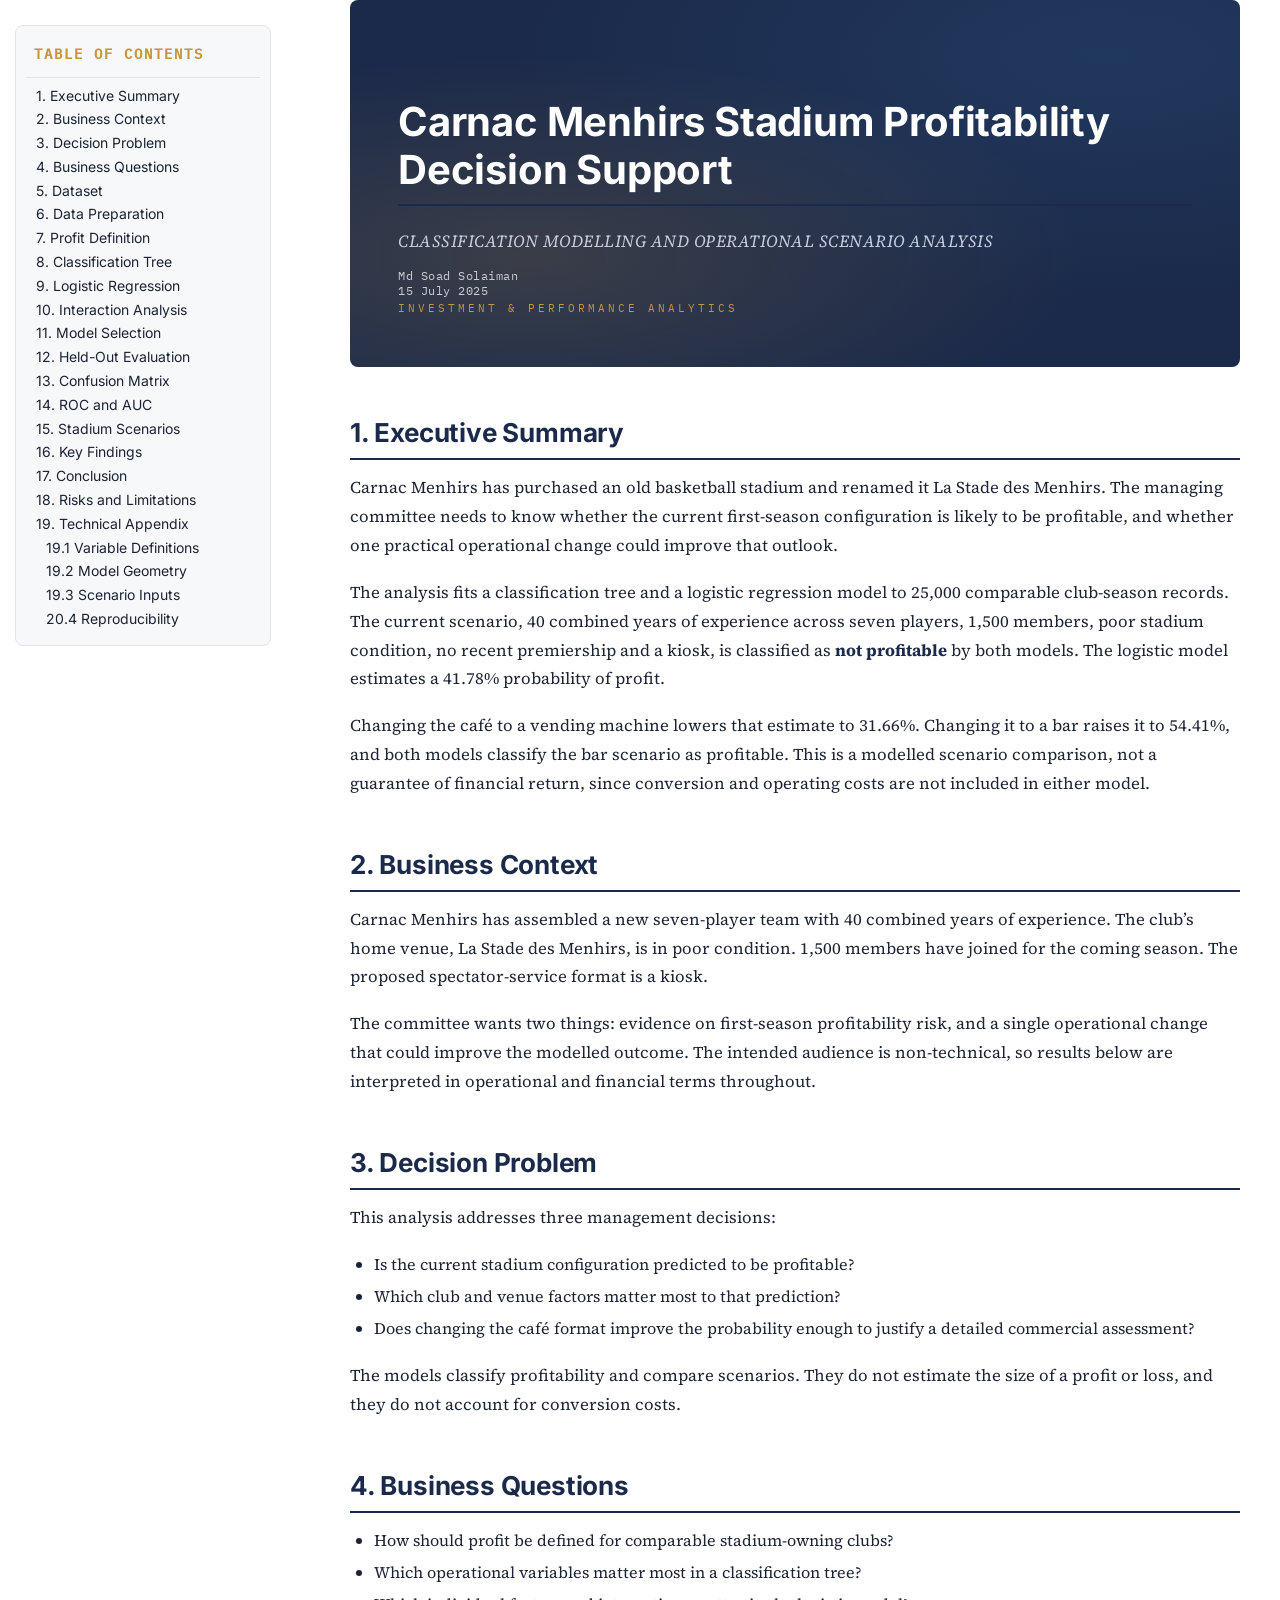
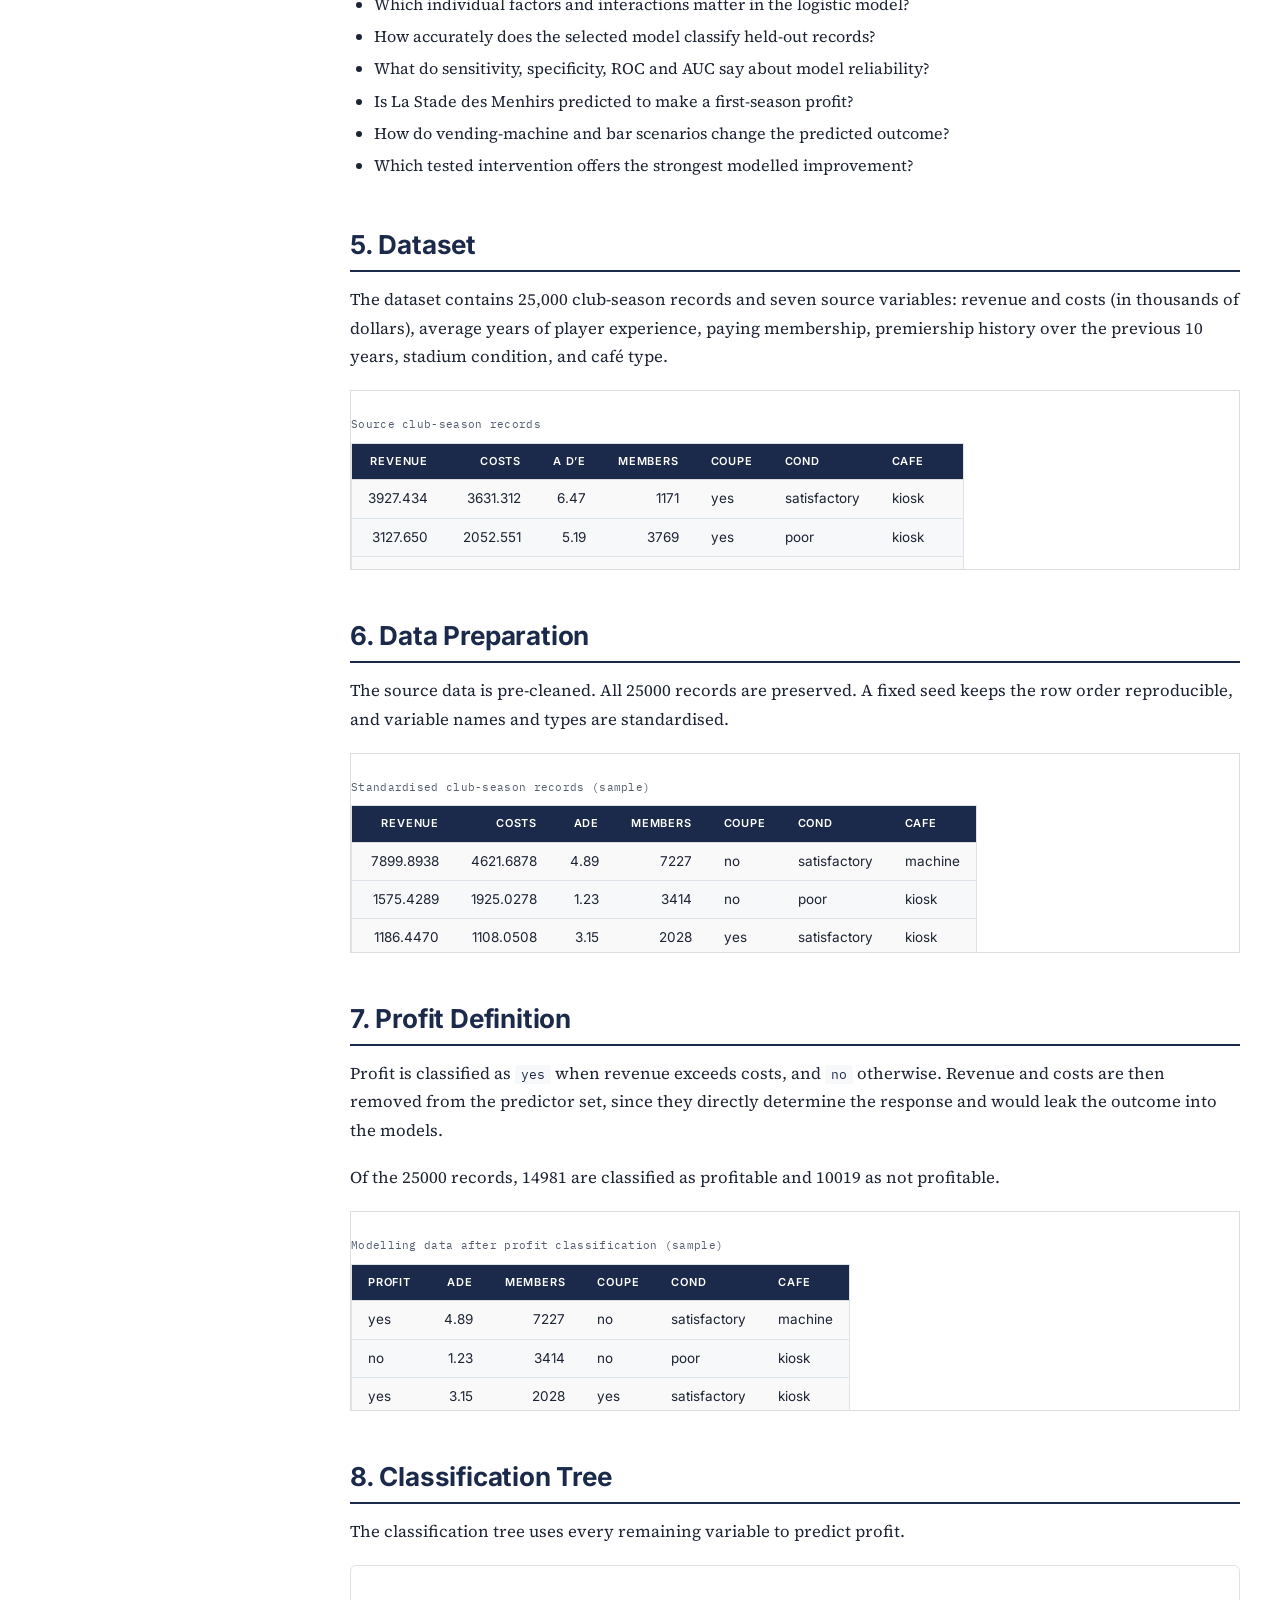
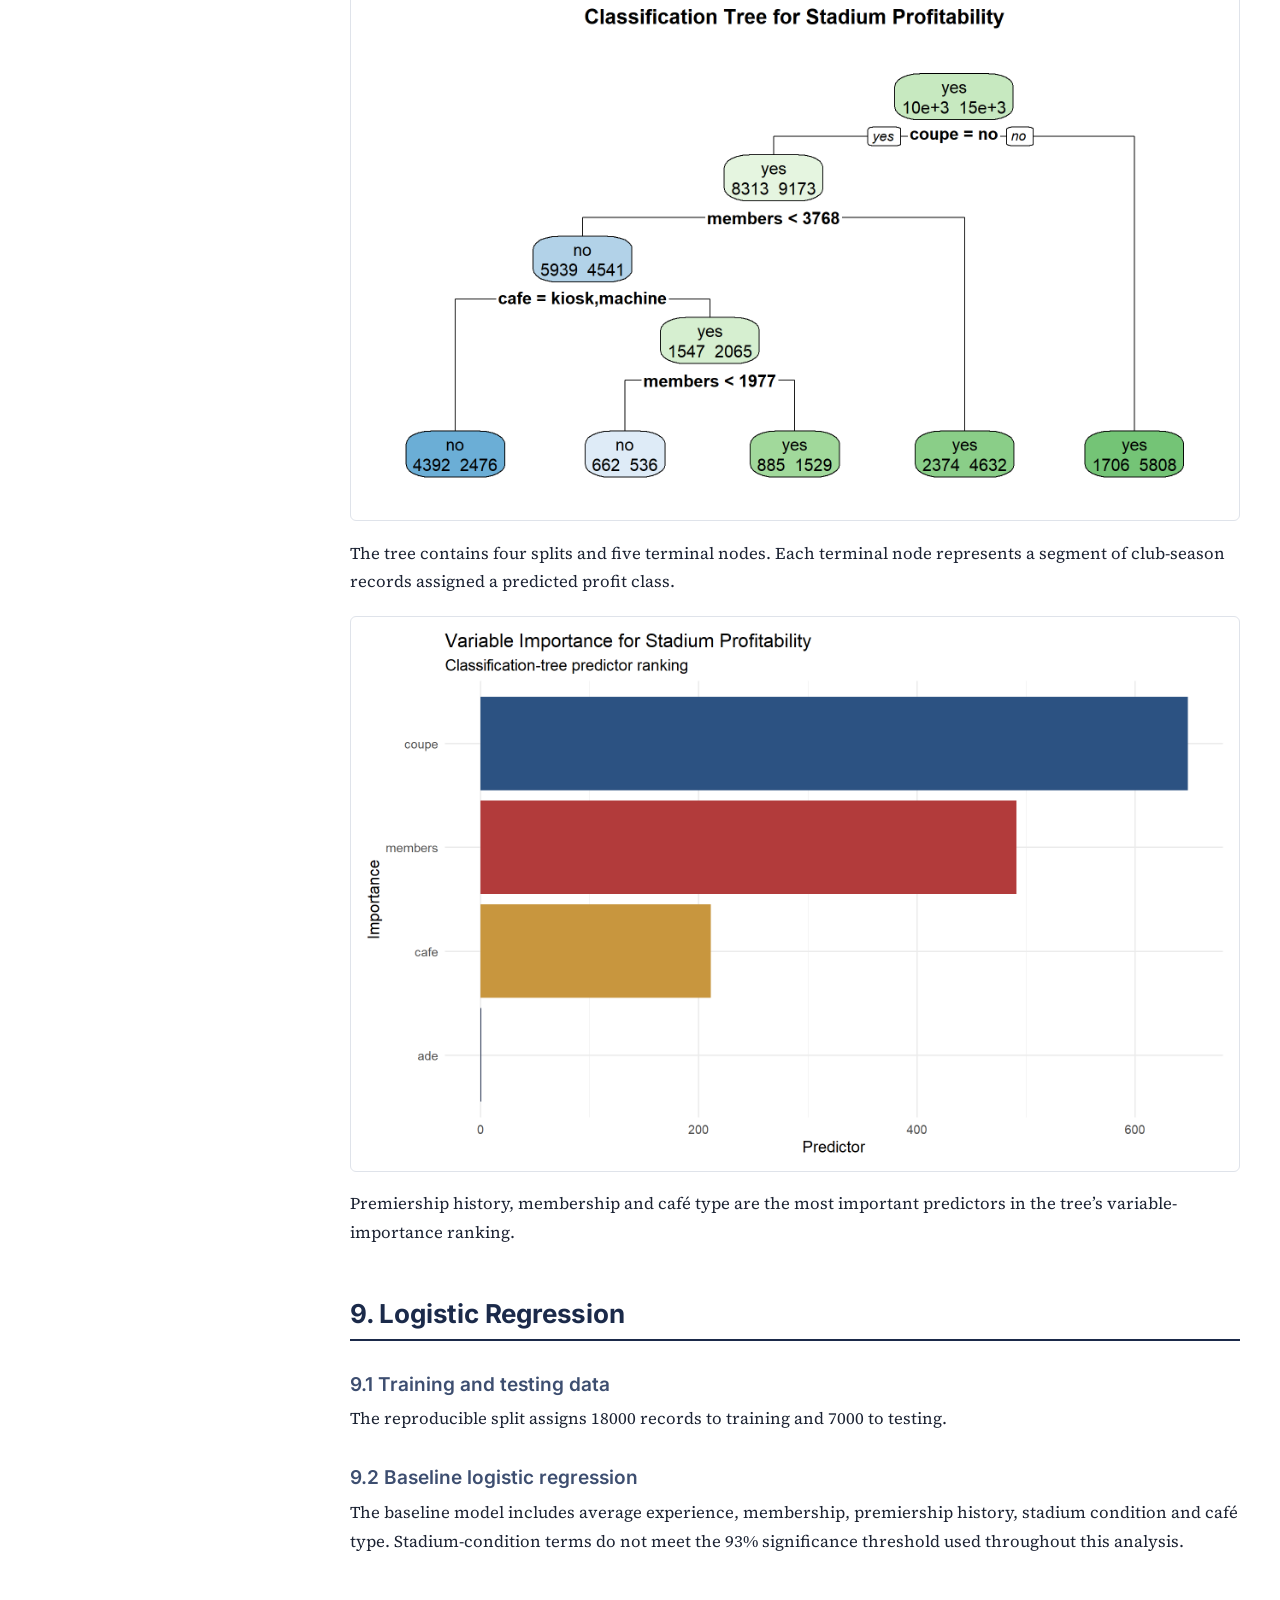
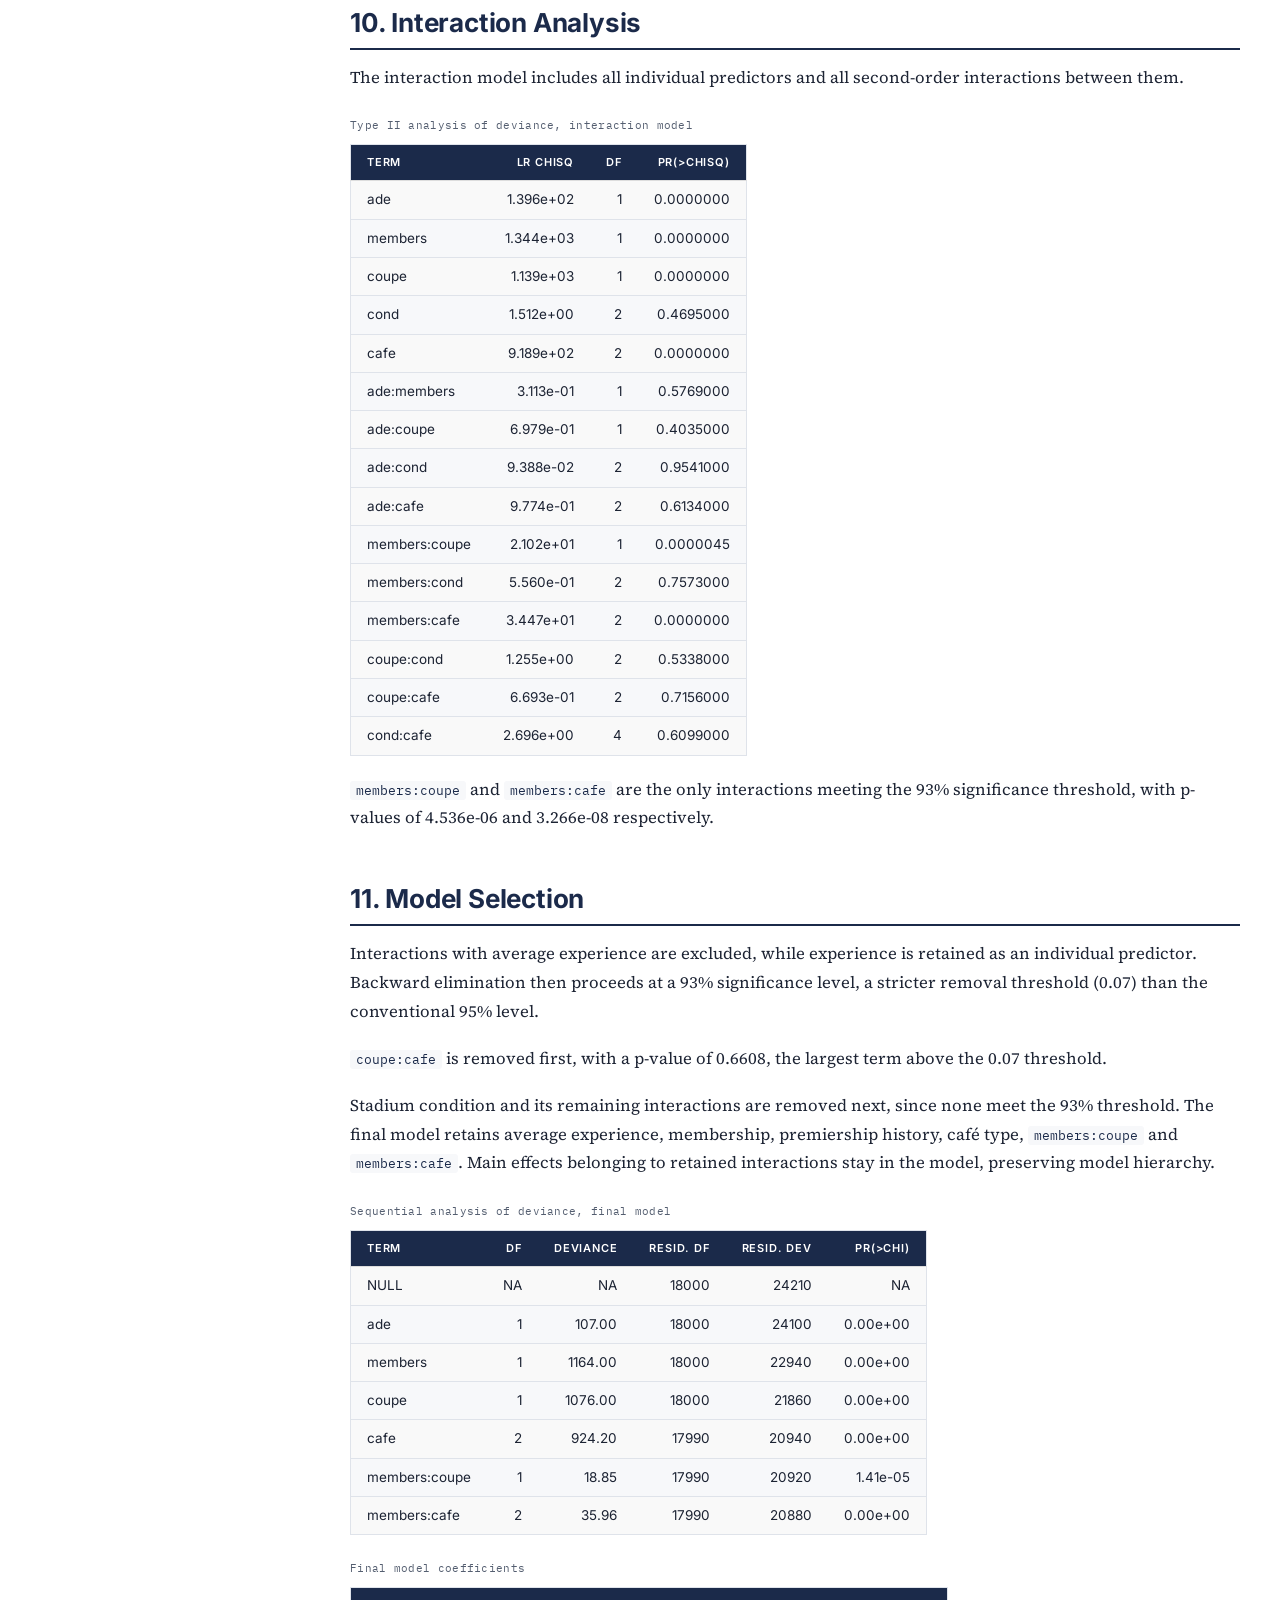
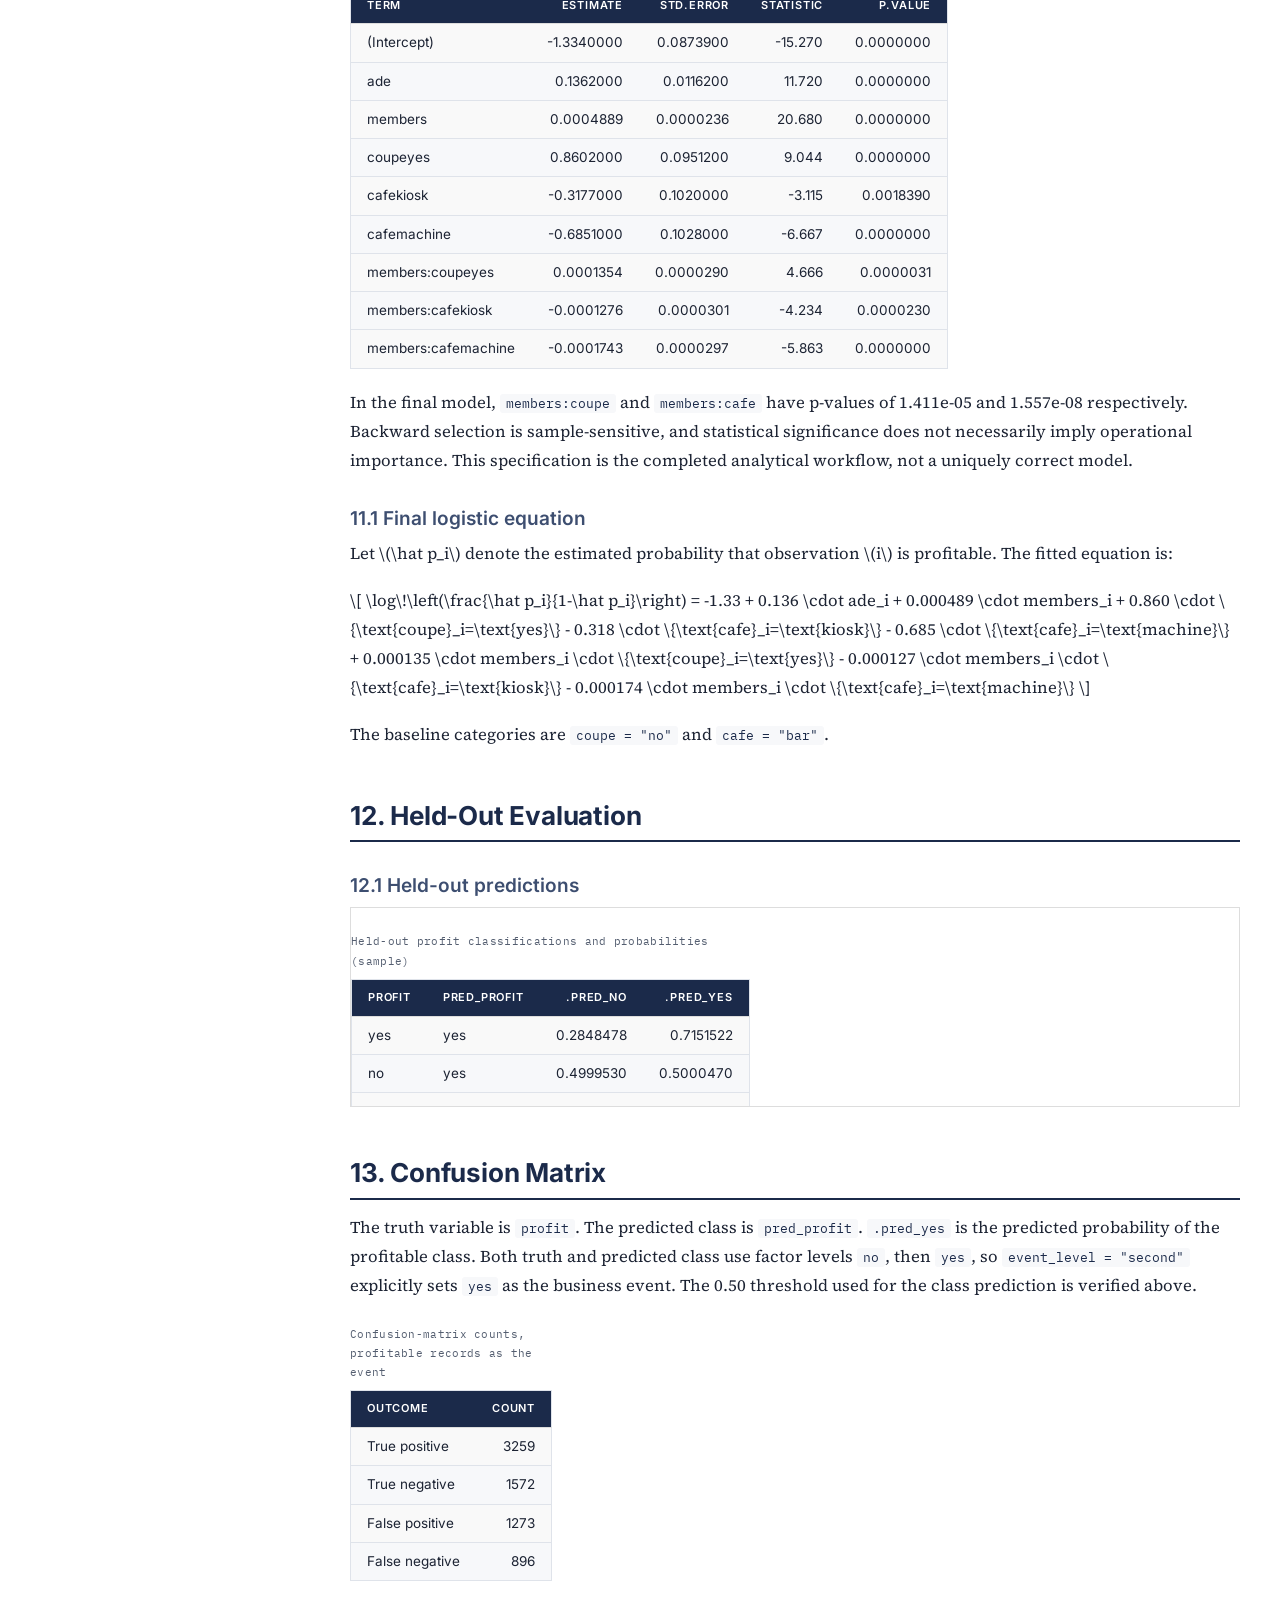
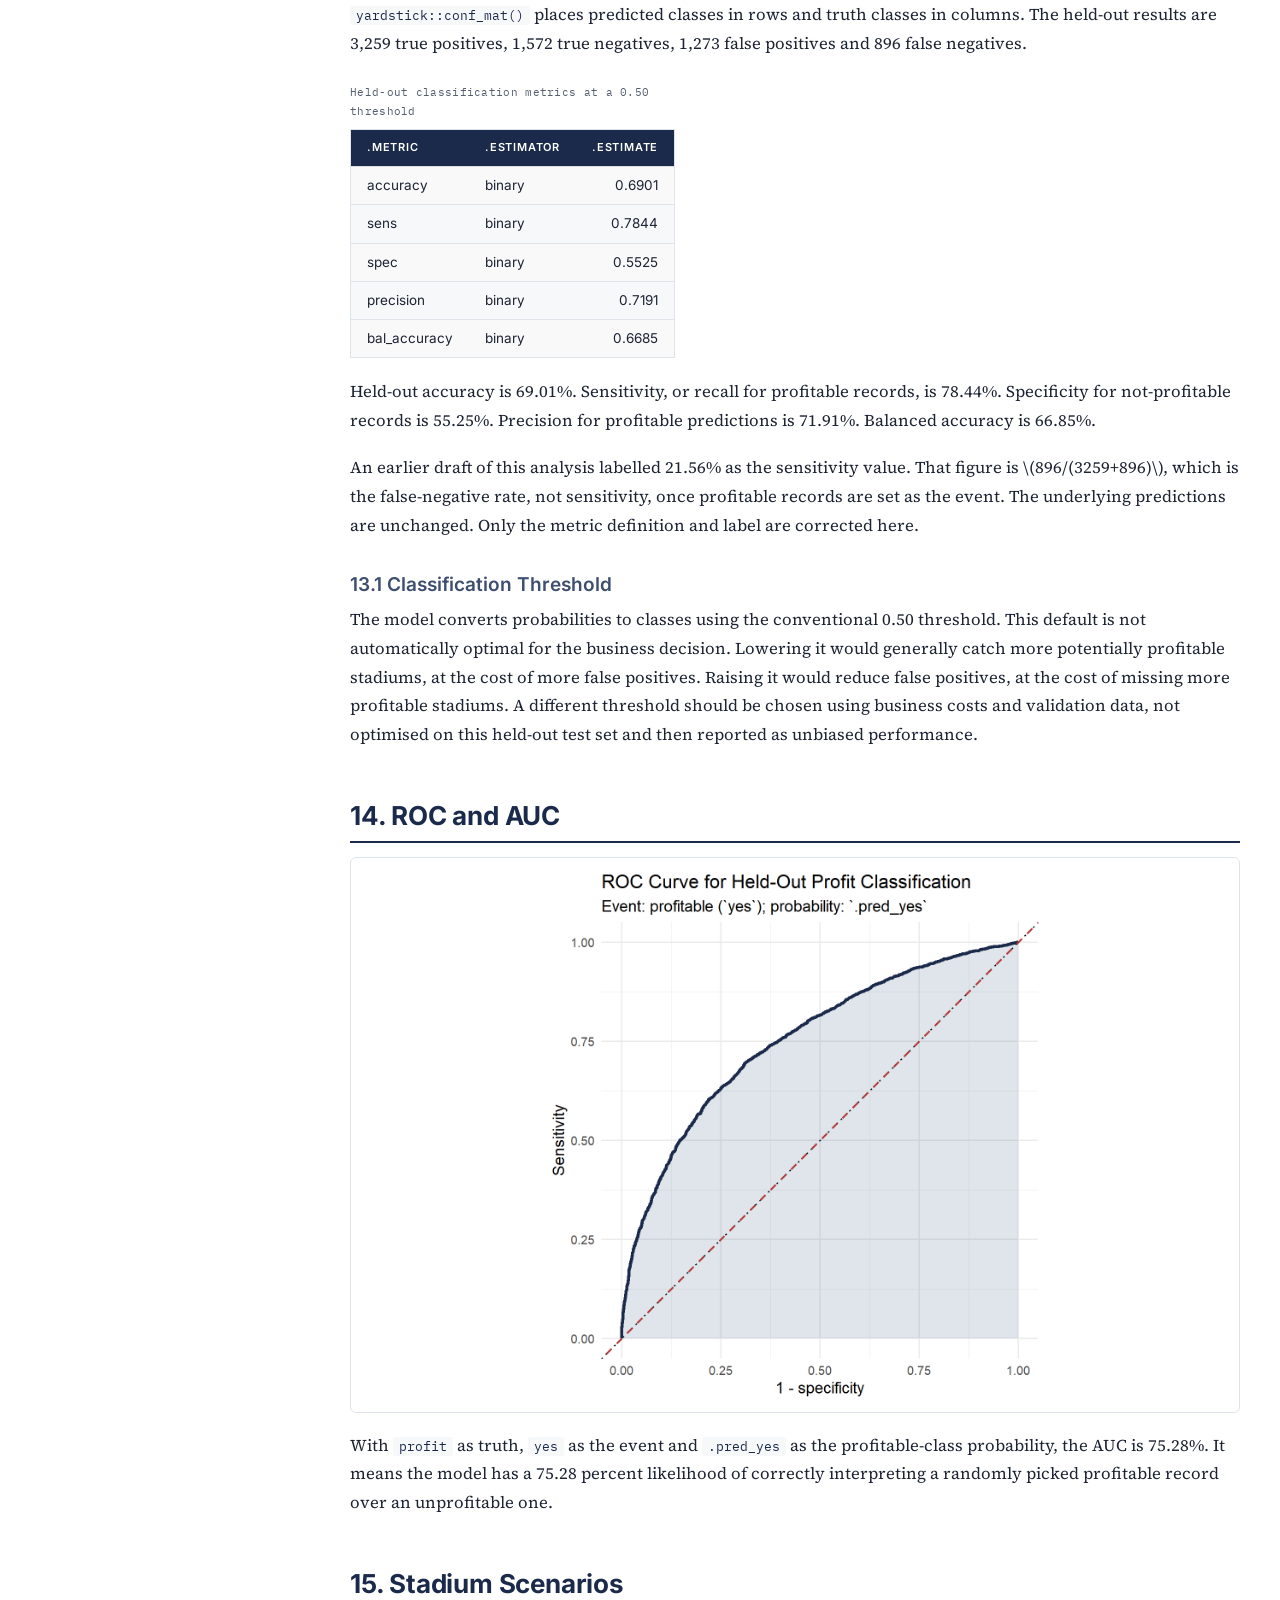
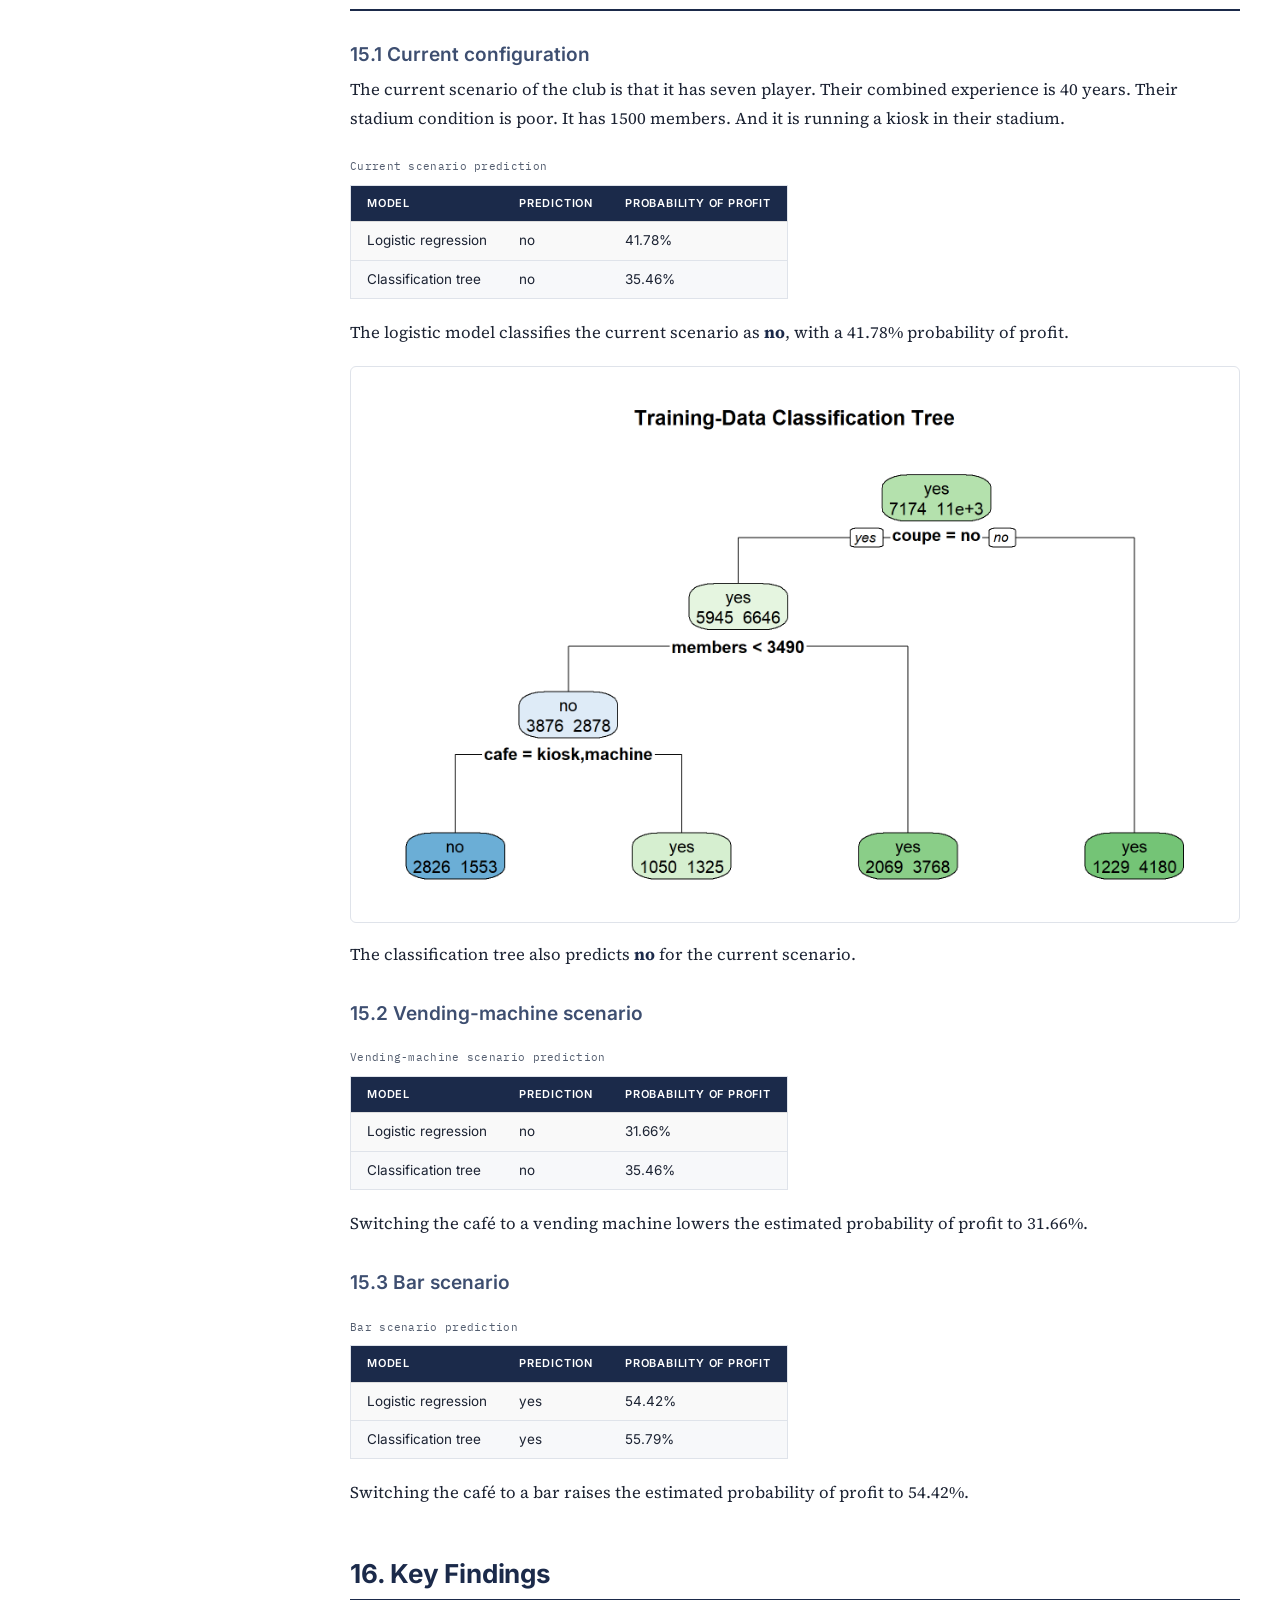
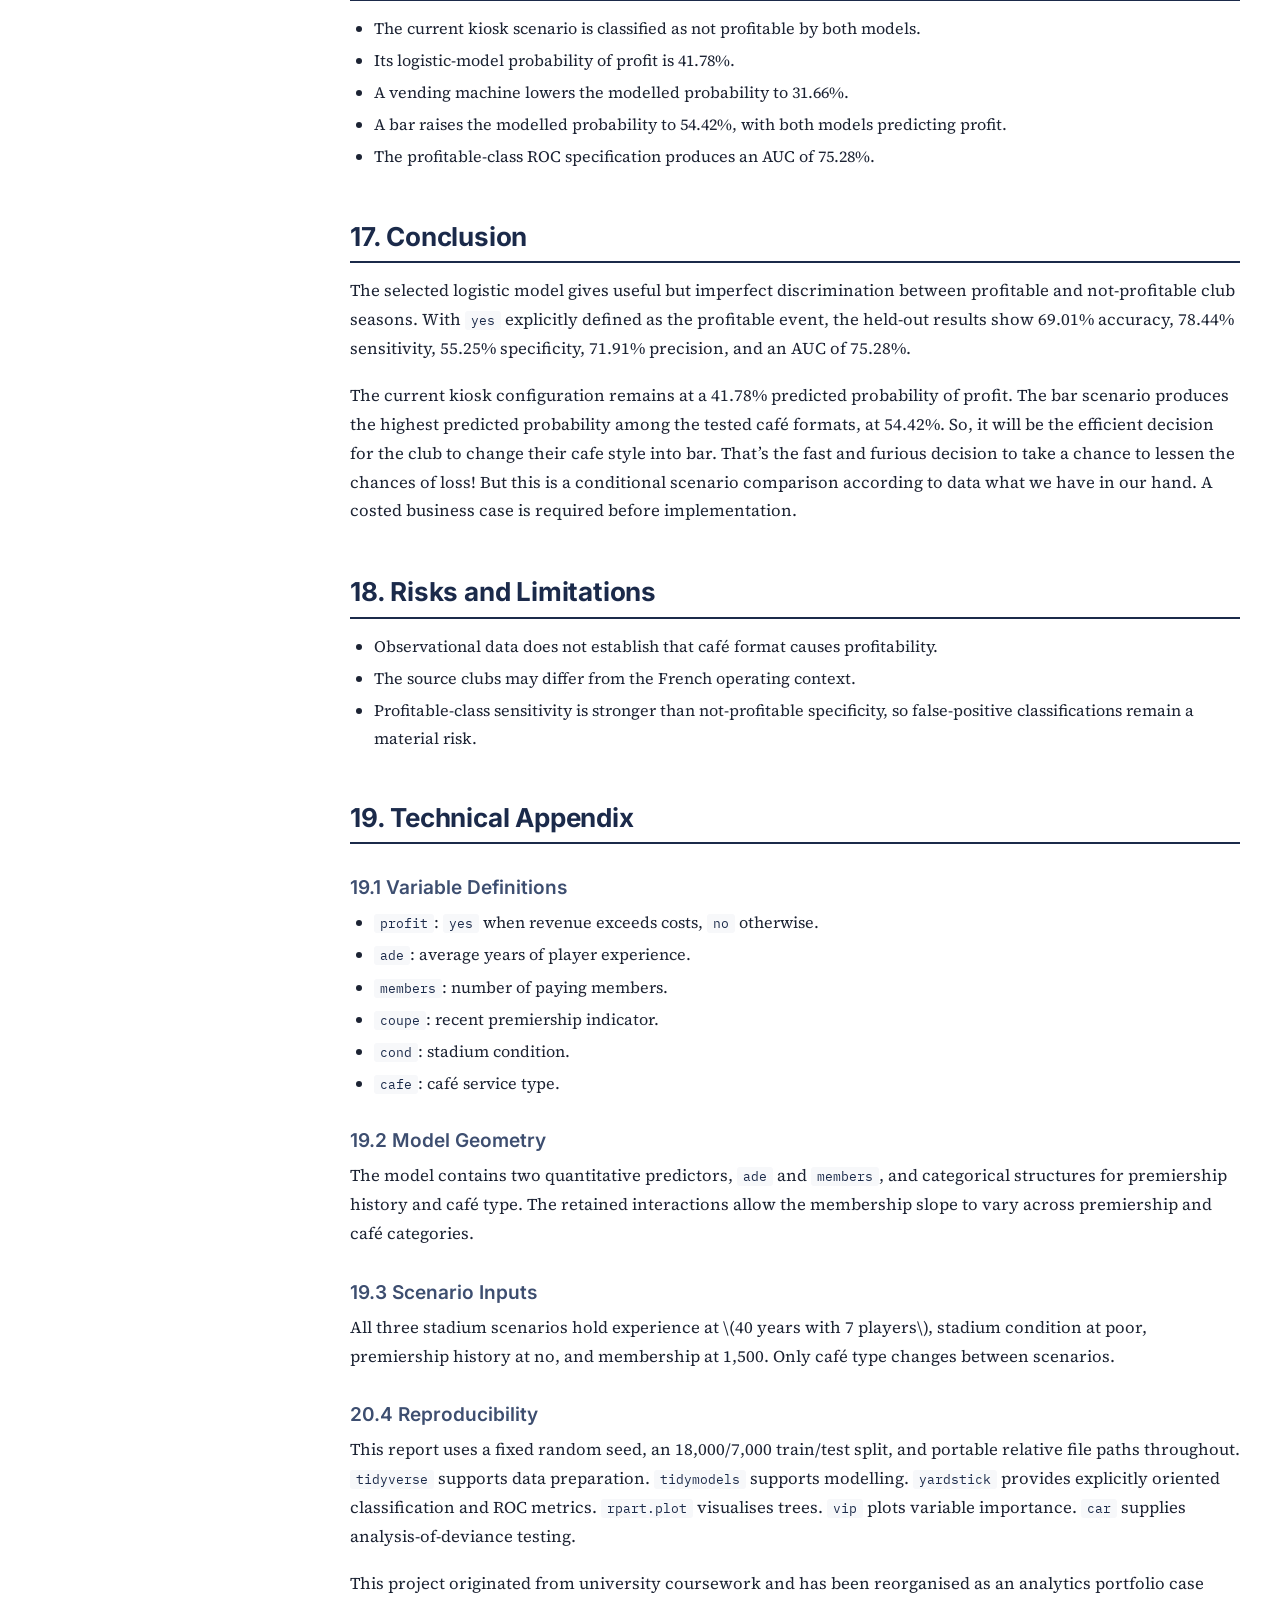
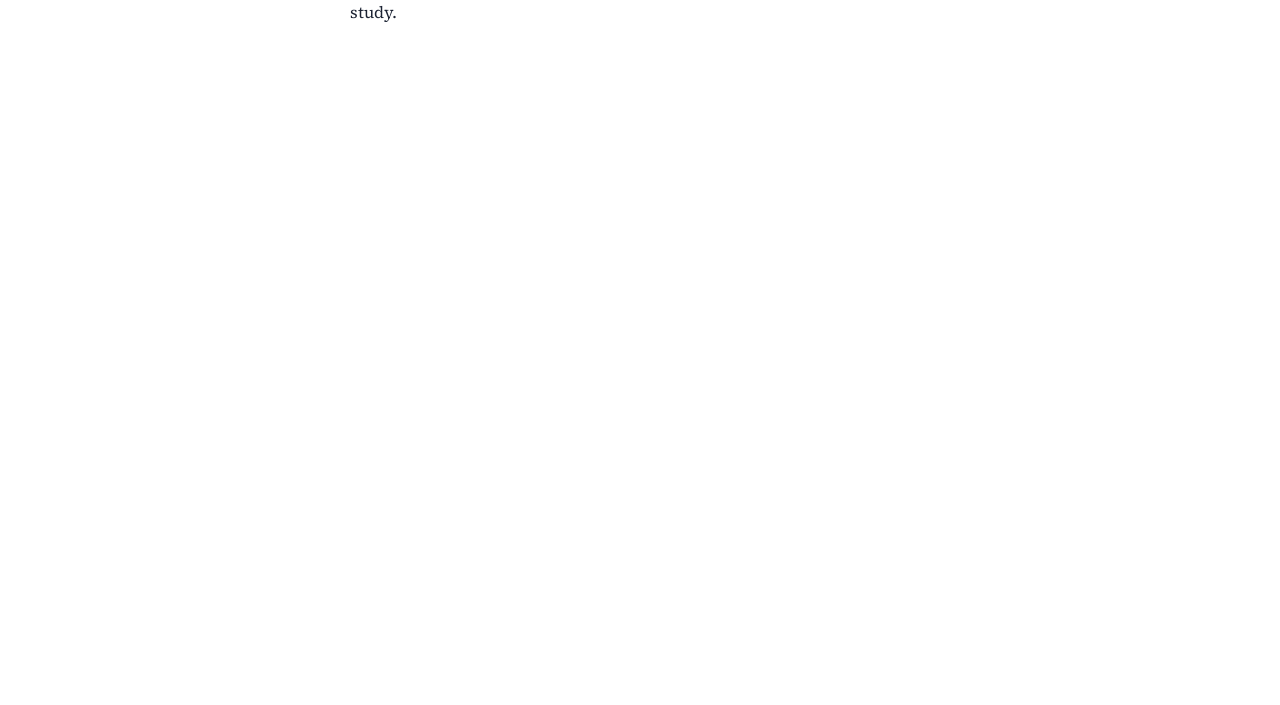
==== commit 66c65efd: "Update reports with professional styling, add stylesheets, remove obsolete files" ====
--- a/Business Analytics/Stadium Profitability and Investment Analytics/analysis/stadium-profitability-prediction.html
+++ b/Business Analytics/Stadium Profitability and Investment Analytics/analysis/stadium-profitability-prediction.html
@@ -11,6 +11,7 @@
 
 <meta name="author" content="Md Soad Solaiman" />
 
+<meta name="date" content="2025-07-15" />
 
 <title>Carnac Menhirs Stadium Profitability Decision Support</title>
 
@@ -1307,6 +1308,230 @@
 }
 </style>
 <script src="[data-uri]"></script>
+<script>$(document).ready(function(){
+    if (typeof $('[data-toggle="tooltip"]').tooltip === 'function') {
+        $('[data-toggle="tooltip"]').tooltip();
+    }
+    if ($('[data-toggle="popover"]').popover === 'function') {
+        $('[data-toggle="popover"]').popover();
+    }
+});
+</script>
+<style type="text/css">
+.lightable-minimal {
+border-collapse: separate;
+border-spacing: 16px 1px;
+width: 100%;
+margin-bottom: 10px;
+}
+.lightable-minimal td {
+margin-left: 5px;
+margin-right: 5px;
+}
+.lightable-minimal th {
+margin-left: 5px;
+margin-right: 5px;
+}
+.lightable-minimal thead tr:last-child th {
+border-bottom: 2px solid #00000050;
+empty-cells: hide;
+}
+.lightable-minimal tbody tr:first-child td {
+padding-top: 0.5em;
+}
+.lightable-minimal.lightable-hover tbody tr:hover {
+background-color: #f5f5f5;
+}
+.lightable-minimal.lightable-striped tbody tr:nth-child(even) {
+background-color: #f5f5f5;
+}
+.lightable-classic {
+border-top: 0.16em solid #111111;
+border-bottom: 0.16em solid #111111;
+width: 100%;
+margin-bottom: 10px;
+margin: 10px 5px;
+}
+.lightable-classic tfoot tr td {
+border: 0;
+}
+.lightable-classic tfoot tr:first-child td {
+border-top: 0.14em solid #111111;
+}
+.lightable-classic caption {
+color: #222222;
+}
+.lightable-classic td {
+padding-left: 5px;
+padding-right: 5px;
+color: #222222;
+}
+.lightable-classic th {
+padding-left: 5px;
+padding-right: 5px;
+font-weight: normal;
+color: #222222;
+}
+.lightable-classic thead tr:last-child th {
+border-bottom: 0.10em solid #111111;
+}
+.lightable-classic.lightable-hover tbody tr:hover {
+background-color: #F9EEC1;
+}
+.lightable-classic.lightable-striped tbody tr:nth-child(even) {
+background-color: #f5f5f5;
+}
+.lightable-classic-2 {
+border-top: 3px double #111111;
+border-bottom: 3px double #111111;
+width: 100%;
+margin-bottom: 10px;
+}
+.lightable-classic-2 tfoot tr td {
+border: 0;
+}
+.lightable-classic-2 tfoot tr:first-child td {
+border-top: 3px double #111111;
+}
+.lightable-classic-2 caption {
+color: #222222;
+}
+.lightable-classic-2 td {
+padding-left: 5px;
+padding-right: 5px;
+color: #222222;
+}
+.lightable-classic-2 th {
+padding-left: 5px;
+padding-right: 5px;
+font-weight: normal;
+color: #222222;
+}
+.lightable-classic-2 tbody tr:last-child td {
+border-bottom: 3px double #111111;
+}
+.lightable-classic-2 thead tr:last-child th {
+border-bottom: 1px solid #111111;
+}
+.lightable-classic-2.lightable-hover tbody tr:hover {
+background-color: #F9EEC1;
+}
+.lightable-classic-2.lightable-striped tbody tr:nth-child(even) {
+background-color: #f5f5f5;
+}
+.lightable-material {
+min-width: 100%;
+white-space: nowrap;
+table-layout: fixed;
+font-family: Roboto, sans-serif;
+border: 1px solid #EEE;
+border-collapse: collapse;
+margin-bottom: 10px;
+}
+.lightable-material tfoot tr td {
+border: 0;
+}
+.lightable-material tfoot tr:first-child td {
+border-top: 1px solid #EEE;
+}
+.lightable-material th {
+height: 56px;
+padding-left: 16px;
+padding-right: 16px;
+}
+.lightable-material td {
+height: 52px;
+padding-left: 16px;
+padding-right: 16px;
+border-top: 1px solid #eeeeee;
+}
+.lightable-material.lightable-hover tbody tr:hover {
+background-color: #f5f5f5;
+}
+.lightable-material.lightable-striped tbody tr:nth-child(even) {
+background-color: #f5f5f5;
+}
+.lightable-material.lightable-striped tbody td {
+border: 0;
+}
+.lightable-material.lightable-striped thead tr:last-child th {
+border-bottom: 1px solid #ddd;
+}
+.lightable-material-dark {
+min-width: 100%;
+white-space: nowrap;
+table-layout: fixed;
+font-family: Roboto, sans-serif;
+border: 1px solid #FFFFFF12;
+border-collapse: collapse;
+margin-bottom: 10px;
+background-color: #363640;
+}
+.lightable-material-dark tfoot tr td {
+border: 0;
+}
+.lightable-material-dark tfoot tr:first-child td {
+border-top: 1px solid #FFFFFF12;
+}
+.lightable-material-dark th {
+height: 56px;
+padding-left: 16px;
+padding-right: 16px;
+color: #FFFFFF60;
+}
+.lightable-material-dark td {
+height: 52px;
+padding-left: 16px;
+padding-right: 16px;
+color: #FFFFFF;
+border-top: 1px solid #FFFFFF12;
+}
+.lightable-material-dark.lightable-hover tbody tr:hover {
+background-color: #FFFFFF12;
+}
+.lightable-material-dark.lightable-striped tbody tr:nth-child(even) {
+background-color: #FFFFFF12;
+}
+.lightable-material-dark.lightable-striped tbody td {
+border: 0;
+}
+.lightable-material-dark.lightable-striped thead tr:last-child th {
+border-bottom: 1px solid #FFFFFF12;
+}
+.lightable-paper {
+width: 100%;
+margin-bottom: 10px;
+color: #444;
+}
+.lightable-paper tfoot tr td {
+border: 0;
+}
+.lightable-paper tfoot tr:first-child td {
+border-top: 1px solid #00000020;
+}
+.lightable-paper thead tr:last-child th {
+color: #666;
+vertical-align: bottom;
+border-bottom: 1px solid #00000020;
+line-height: 1.15em;
+padding: 10px 5px;
+}
+.lightable-paper td {
+vertical-align: middle;
+border-bottom: 1px solid #00000010;
+line-height: 1.15em;
+padding: 7px 5px;
+}
+.lightable-paper.lightable-hover tbody tr:hover {
+background-color: #F9EEC1;
+}
+.lightable-paper.lightable-striped tbody tr:nth-child(even) {
+background-color: #00000008;
+}
+.lightable-paper.lightable-striped tbody td {
+border: 0;
+}
+</style>
 
 <style type="text/css">
 code{white-space: pre-wrap;}
@@ -1333,6 +1558,427 @@
 
 
 
+<style type="text/css">
+@font-face {
+font-family: 'IBM Plex Mono';
+font-style: normal;
+font-weight: 400;
+font-display: swap;
+src: url([data-uri]